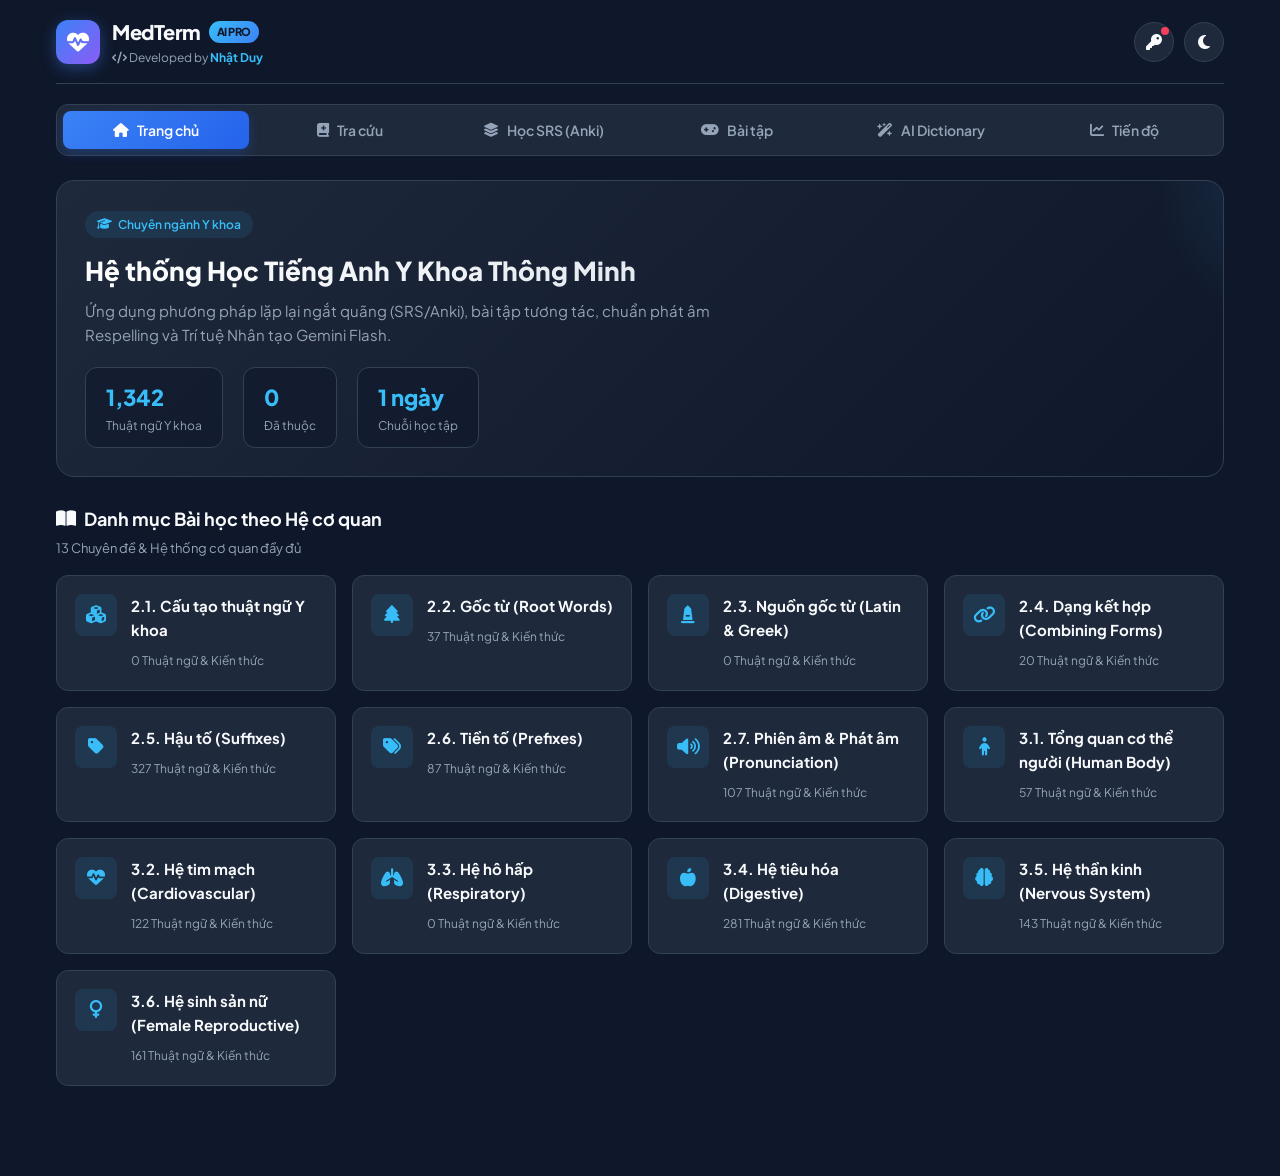
==== MedTerm_AI_Pro_App.html @ 5d163260 "Add files via upload" ====
<!DOCTYPE html>
<html lang="vi">
<head>
  <meta charset="UTF-8">
  <meta name="viewport" content="width=device-width, initial-scale=1.0, maximum-scale=1.0, user-scalable=no">
  <title>MedTerm AI Pro - Tiếng Anh Y Khoa (Nhật Duy)</title>
  <!-- Google Fonts & FontAwesome Icons -->
  <link rel="preconnect" href="https://fonts.googleapis.com">
  <link rel="preconnect" href="https://fonts.gstatic.com" crossorigin>
  <link href="https://fonts.googleapis.com/css2?family=Plus+Jakarta+Sans:wght@300;400;500;600;700;800&family=JetBrains+Mono:wght@400;500&display=swap" rel="stylesheet">
  <link rel="stylesheet" href="https://cdnjs.cloudflare.com/ajax/libs/font-awesome/6.5.1/css/all.min.css">
  <style>
/* Reset & Base Variables */
:root {
  --bg-dark: #0f172a;
  --bg-card: #1e293b;
  --bg-card-hover: #334155;
  --bg-input: #0f172a;
  --border-color: #334155;
  --text-primary: #f8fafc;
  --text-secondary: #94a3b8;
  --text-muted: #64748b;
  --accent-cyan: #38bdf8;
  --accent-blue: #3b82f6;
  --accent-purple: #8b5cf6;
  --accent-emerald: #10b981;
  --accent-amber: #f59e0b;
  --accent-rose: #f43f5e;
  --radius-sm: 8px;
  --radius-md: 12px;
  --radius-lg: 18px;
  --font-sans: 'Plus Jakarta Sans', system-ui, -apple-system, sans-serif;
  --font-mono: 'JetBrains Mono', monospace;
  --transition: all 0.25s cubic-bezier(0.4, 0, 0.2, 1);
  --shadow-lg: 0 10px 25px -5px rgba(0, 0, 0, 0.5), 0 8px 10px -6px rgba(0, 0, 0, 0.5);
}

* {
  box-sizing: border-box;
  margin: 0;
  padding: 0;
  -webkit-tap-highlight-color: transparent;
}

body.dark-mode {
  background-color: var(--bg-dark);
  color: var(--text-primary);
  font-family: var(--font-sans);
  line-height: 1.6;
  min-height: 100vh;
  overflow-x: hidden;
}

/* App Container */
.app-container {
  max-width: 1200px;
  margin: 0 auto;
  padding: 0 16px 90px 16px;
}

/* Header */
.top-header {
  display: flex;
  justify-content: space-between;
  align-items: center;
  padding: 16px 0;
  border-bottom: 1px solid var(--border-color);
  margin-bottom: 20px;
}

.header-brand {
  display: flex;
  align-items: center;
  gap: 12px;
}

.logo-icon {
  width: 44px;
  height: 44px;
  background: linear-gradient(135deg, var(--accent-blue), var(--accent-purple));
  border-radius: var(--radius-md);
  display: flex;
  align-items: center;
  justify-content: center;
  font-size: 22px;
  color: #fff;
  box-shadow: 0 4px 15px rgba(59, 130, 246, 0.4);
}

.brand-text h1 {
  font-size: 20px;
  font-weight: 800;
  letter-spacing: -0.5px;
  display: flex;
  align-items: center;
  gap: 8px;
}

.badge-ai {
  background: linear-gradient(135deg, var(--accent-cyan), var(--accent-blue));
  color: #0f172a;
  font-size: 11px;
  font-weight: 800;
  padding: 2px 8px;
  border-radius: 20px;
  text-transform: uppercase;
}

.author-credit {
  font-size: 12px;
  color: var(--text-secondary);
}

.author-credit strong {
  color: var(--accent-cyan);
}

.header-actions {
  display: flex;
  align-items: center;
  gap: 10px;
}

.btn-icon {
  position: relative;
  width: 40px;
  height: 40px;
  border-radius: 50%;
  border: 1px solid var(--border-color);
  background: var(--bg-card);
  color: var(--text-primary);
  font-size: 16px;
  cursor: pointer;
  transition: var(--transition);
  display: flex;
  align-items: center;
  justify-content: center;
}

.btn-icon:hover {
  background: var(--bg-card-hover);
  border-color: var(--accent-cyan);
}

.api-status-dot {
  position: absolute;
  top: 4px;
  right: 4px;
  width: 8px;
  height: 8px;
  border-radius: 50%;
  background-color: var(--accent-rose);
}

.api-status-dot.active {
  background-color: var(--accent-emerald);
  box-shadow: 0 0 8px var(--accent-emerald);
}

/* Desktop Navigation */
.desktop-nav {
  display: flex;
  gap: 8px;
  background: var(--bg-card);
  padding: 6px;
  border-radius: var(--radius-md);
  margin-bottom: 24px;
  border: 1px solid var(--border-color);
}

.nav-btn {
  flex: 1;
  padding: 10px 14px;
  border: none;
  background: transparent;
  color: var(--text-secondary);
  font-family: var(--font-sans);
  font-weight: 600;
  font-size: 14px;
  border-radius: var(--radius-sm);
  cursor: pointer;
  transition: var(--transition);
  display: flex;
  align-items: center;
  justify-content: center;
  gap: 8px;
}

.nav-btn:hover {
  color: var(--text-primary);
  background: rgba(255, 255, 255, 0.05);
}

.nav-btn.active {
  background: linear-gradient(135deg, var(--accent-blue), #2563eb);
  color: #ffffff;
  box-shadow: 0 4px 12px rgba(37, 99, 235, 0.3);
}

/* Mobile Bottom Navigation */
.mobile-nav {
  display: none;
  position: fixed;
  bottom: 0;
  left: 0;
  right: 0;
  background: rgba(30, 41, 59, 0.95);
  backdrop-filter: blur(12px);
  -webkit-backdrop-filter: blur(12px);
  border-top: 1px solid var(--border-color);
  padding: 8px 12px;
  justify-content: space-around;
  z-index: 1000;
}

.mobile-nav-btn {
  background: transparent;
  border: none;
  color: var(--text-secondary);
  display: flex;
  flex-direction: column;
  align-items: center;
  gap: 4px;
  font-size: 11px;
  font-family: var(--font-sans);
  font-weight: 500;
  cursor: pointer;
  padding: 4px 8px;
  border-radius: var(--radius-sm);
  transition: var(--transition);
}

.mobile-nav-btn i {
  font-size: 18px;
}

.mobile-nav-btn.active {
  color: var(--accent-cyan);
}

/* Content Pages */
.tab-page {
  display: none;
  animation: fadeIn 0.3s ease;
}

.tab-page.active {
  display: block;
}

@keyframes fadeIn {
  from { opacity: 0; transform: translateY(6px); }
  to { opacity: 1; transform: translateY(0); }
}

/* Hero Section */
.hero-card {
  background: linear-gradient(135deg, #1e293b, #0f172a);
  border: 1px solid var(--border-color);
  border-radius: var(--radius-lg);
  padding: 28px;
  margin-bottom: 28px;
  position: relative;
  overflow: hidden;
}

.hero-card::before {
  content: '';
  position: absolute;
  top: -50%;
  right: -20%;
  width: 300px;
  height: 300px;
  background: radial-gradient(circle, rgba(56, 189, 248, 0.15), transparent 70%);
  border-radius: 50%;
  pointer-events: none;
}

.hero-tag {
  display: inline-flex;
  align-items: center;
  gap: 6px;
  background: rgba(56, 189, 248, 0.1);
  color: var(--accent-cyan);
  padding: 4px 12px;
  border-radius: 20px;
  font-size: 12px;
  font-weight: 600;
  margin-bottom: 12px;
}

.hero-content h2 {
  font-size: 26px;
  font-weight: 800;
  margin-bottom: 8px;
  background: linear-gradient(135deg, #ffffff, #cbd5e1);
  -webkit-background-clip: text;
  -webkit-text-fill-color: transparent;
}

.hero-content p {
  color: var(--text-secondary);
  font-size: 15px;
  max-width: 700px;
  margin-bottom: 20px;
}

.hero-stats {
  display: flex;
  gap: 20px;
  flex-wrap: wrap;
}

.stat-box {
  background: rgba(15, 23, 42, 0.6);
  border: 1px solid var(--border-color);
  padding: 12px 20px;
  border-radius: var(--radius-md);
  display: flex;
  flex-direction: column;
}

.stat-number {
  font-size: 22px;
  font-weight: 800;
  color: var(--accent-cyan);
}

.stat-label {
  font-size: 12px;
  color: var(--text-secondary);
}

/* Modules Grid */
.section-title {
  margin-bottom: 16px;
}

.section-title h3 {
  font-size: 18px;
  font-weight: 700;
  display: flex;
  align-items: center;
  gap: 8px;
}

.sub-text {
  font-size: 13px;
  color: var(--text-secondary);
}

.modules-grid {
  display: grid;
  grid-template-columns: repeat(auto-fill, minmax(280px, 1fr));
  gap: 16px;
}

.module-card {
  background: var(--bg-card);
  border: 1px solid var(--border-color);
  border-radius: var(--radius-md);
  padding: 18px;
  cursor: pointer;
  transition: var(--transition);
  display: flex;
  align-items: flex-start;
  gap: 14px;
}

.module-card:hover {
  background: var(--bg-card-hover);
  transform: translateY(-2px);
  border-color: var(--accent-cyan);
  box-shadow: 0 6px 20px rgba(0, 0, 0, 0.3);
}

.module-icon {
  width: 42px;
  height: 42px;
  border-radius: var(--radius-sm);
  background: rgba(56, 189, 248, 0.1);
  color: var(--accent-cyan);
  display: flex;
  align-items: center;
  justify-content: center;
  font-size: 18px;
  flex-shrink: 0;
}

.module-info {
  flex: 1;
}

.module-info h4 {
  font-size: 15px;
  font-weight: 700;
  margin-bottom: 4px;
  color: var(--text-primary);
}

.module-count {
  font-size: 12px;
  color: var(--text-secondary);
}

/* Search Tab */
.search-header-box {
  background: var(--bg-card);
  border: 1px solid var(--border-color);
  padding: 24px;
  border-radius: var(--radius-lg);
  margin-bottom: 20px;
}

.search-header-box h2 {
  font-size: 22px;
  font-weight: 800;
  margin-bottom: 6px;
  display: flex;
  align-items: center;
  gap: 10px;
}

.search-controls {
  display: flex;
  gap: 12px;
  margin-top: 16px;
  flex-wrap: wrap;
}

.search-input-wrapper {
  position: relative;
  flex: 1;
  min-width: 260px;
}

.search-icon {
  position: absolute;
  left: 14px;
  top: 50%;
  transform: translateY(-50%);
  color: var(--text-muted);
}

.search-input-wrapper input {
  width: 100%;
  padding: 12px 40px 12px 40px;
  background: var(--bg-dark);
  border: 1px solid var(--border-color);
  border-radius: var(--radius-md);
  color: var(--text-primary);
  font-family: var(--font-sans);
  font-size: 14px;
  transition: var(--transition);
}

.search-input-wrapper input:focus {
  outline: none;
  border-color: var(--accent-cyan);
  box-shadow: 0 0 0 3px rgba(56, 189, 248, 0.15);
}

.btn-clear {
  position: absolute;
  right: 12px;
  top: 50%;
  transform: translateY(-50%);
  background: transparent;
  border: none;
  color: var(--text-muted);
  cursor: pointer;
  font-size: 14px;
  display: none;
}

.custom-select {
  padding: 12px 16px;
  background: var(--bg-dark);
  border: 1px solid var(--border-color);
  border-radius: var(--radius-md);
  color: var(--text-primary);
  font-family: var(--font-sans);
  font-size: 14px;
  cursor: pointer;
}

.search-results-info {
  margin-bottom: 16px;
  font-size: 13px;
  color: var(--text-secondary);
}

.terms-grid {
  display: grid;
  grid-template-columns: repeat(auto-fill, minmax(300px, 1fr));
  gap: 16px;
}

.term-card {
  background: var(--bg-card);
  border: 1px solid var(--border-color);
  border-radius: var(--radius-md);
  padding: 18px;
  transition: var(--transition);
  display: flex;
  flex-direction: column;
  justify-content: space-between;
}

.term-card:hover {
  border-color: var(--accent-cyan);
  box-shadow: 0 6px 18px rgba(0, 0, 0, 0.3);
}

.term-header {
  display: flex;
  justify-content: space-between;
  align-items: flex-start;
  margin-bottom: 8px;
}

.term-word {
  font-size: 18px;
  font-weight: 700;
  color: var(--text-primary);
}

.term-phonetic {
  font-family: var(--font-mono);
  font-size: 13px;
  color: var(--accent-cyan);
  margin-bottom: 8px;
}

.term-meaning {
  font-size: 14px;
  font-weight: 600;
  color: var(--accent-emerald);
  margin-bottom: 10px;
}

.term-note {
  font-size: 13px;
  color: var(--text-secondary);
  margin-bottom: 14px;
  line-height: 1.4;
}

.term-footer {
  display: flex;
  justify-content: space-between;
  align-items: center;
  border-top: 1px solid rgba(255, 255, 255, 0.05);
  padding-top: 10px;
}

.term-tag {
  font-size: 11px;
  color: var(--text-muted);
  background: rgba(255, 255, 255, 0.04);
  padding: 2px 8px;
  border-radius: 4px;
}

.btn-speak {
  background: transparent;
  border: none;
  color: var(--accent-cyan);
  font-size: 16px;
  cursor: pointer;
  padding: 4px;
}

.btn-speak:hover {
  color: var(--accent-blue);
}

/* SRS / Anki Flashcards */
.srs-header {
  display: flex;
  justify-content: space-between;
  align-items: center;
  margin-bottom: 20px;
  flex-wrap: wrap;
  gap: 12px;
}

.srs-card-wrapper {
  max-width: 600px;
  margin: 0 auto;
}

.flashcard-box {
  background: var(--bg-card);
  border: 1px solid var(--border-color);
  border-radius: var(--radius-lg);
  min-height: 320px;
  padding: 30px;
  display: flex;
  flex-direction: column;
  justify-content: center;
  align-items: center;
  text-align: center;
  cursor: pointer;
  position: relative;
  transition: transform 0.4s ease;
  perspective: 1000px;
  box-shadow: var(--shadow-lg);
}

.flashcard-box.flipped {
  background: linear-gradient(135deg, #1e293b, #0f172a);
  border-color: var(--accent-purple);
}

.card-hint {
  position: absolute;
  bottom: 16px;
  font-size: 12px;
  color: var(--text-muted);
}

.srs-buttons-row {
  display: grid;
  grid-template-columns: repeat(4, 1fr);
  gap: 10px;
  margin-top: 20px;
}

.btn-srs {
  padding: 12px 6px;
  border: none;
  border-radius: var(--radius-md);
  color: #fff;
  font-family: var(--font-sans);
  font-weight: 700;
  font-size: 13px;
  cursor: pointer;
  display: flex;
  flex-direction: column;
  align-items: center;
  gap: 4px;
  transition: var(--transition);
}

.btn-srs span.sub {
  font-size: 10px;
  opacity: 0.8;
  font-weight: 400;
}

.btn-again { background: #e11d48; }
.btn-hard { background: #d97706; }
.btn-good { background: #059669; }
.btn-easy { background: #2563eb; }

.btn-srs:hover {
  transform: translateY(-2px);
  filter: brightness(1.1);
}

/* Quiz Section */
.quiz-header {
  margin-bottom: 24px;
}

.quiz-mode-selector {
  display: flex;
  gap: 10px;
  margin-top: 16px;
}

.quiz-mode-btn {
  padding: 8px 16px;
  border: 1px solid var(--border-color);
  background: var(--bg-card);
  color: var(--text-secondary);
  border-radius: var(--radius-md);
  font-family: var(--font-sans);
  font-weight: 600;
  font-size: 13px;
  cursor: pointer;
  transition: var(--transition);
}

.quiz-mode-btn.active {
  background: var(--accent-blue);
  color: #fff;
  border-color: var(--accent-blue);
}

.quiz-card-box {
  background: var(--bg-card);
  border: 1px solid var(--border-color);
  border-radius: var(--radius-lg);
  padding: 28px;
  max-width: 650px;
  margin: 0 auto;
}

.quiz-question-title {
  font-size: 20px;
  font-weight: 800;
  margin-bottom: 20px;
  text-align: center;
}

.quiz-options {
  display: flex;
  flex-direction: column;
  gap: 12px;
}

.quiz-opt-btn {
  padding: 14px 18px;
  background: var(--bg-dark);
  border: 1px solid var(--border-color);
  border-radius: var(--radius-md);
  color: var(--text-primary);
  font-family: var(--font-sans);
  font-size: 15px;
  text-align: left;
  cursor: pointer;
  transition: var(--transition);
}

.quiz-opt-btn:hover {
  border-color: var(--accent-cyan);
  background: var(--bg-card-hover);
}

.quiz-opt-btn.correct {
  background: rgba(16, 185, 129, 0.2);
  border-color: var(--accent-emerald);
  color: var(--accent-emerald);
}

.quiz-opt-btn.wrong {
  background: rgba(244, 63, 94, 0.2);
  border-color: var(--accent-rose);
  color: var(--accent-rose);
}

/* AI DICTIONARY SECTION - MATCHING ATTACHED IMAGE EXACTLY */
.ai-dict-container {
  max-width: 800px;
  margin: 0 auto;
}

.ai-dict-header {
  margin-bottom: 20px;
}

.ai-dict-header h2 {
  font-size: 28px;
  font-weight: 800;
  display: flex;
  align-items: center;
  gap: 8px;
}

.brand-blue {
  color: var(--accent-blue);
}

.ai-dict-header p {
  color: var(--text-secondary);
  font-size: 14px;
}

.ai-search-bar {
  display: flex;
  gap: 12px;
  margin-bottom: 24px;
}

.ai-search-bar input {
  flex: 1;
  padding: 14px 18px;
  background: #111827;
  border: 1px solid #374151;
  border-radius: var(--radius-md);
  color: #fff;
  font-family: var(--font-sans);
  font-size: 15px;
  font-weight: 500;
}

.ai-search-bar input:focus {
  outline: none;
  border-color: var(--accent-blue);
  box-shadow: 0 0 0 3px rgba(59, 130, 246, 0.2);
}

.btn-primary-ai {
  padding: 0 28px;
  background: #1d4ed8;
  border: none;
  border-radius: var(--radius-md);
  color: #fff;
  font-family: var(--font-sans);
  font-weight: 700;
  font-size: 15px;
  cursor: pointer;
  transition: var(--transition);
}

.btn-primary-ai:hover {
  background: #2563eb;
}

/* AI Response Box - Matching attached image style */
.ai-response-card {
  background: #111827;
  border: 1px solid #1f2937;
  border-radius: var(--radius-lg);
  padding: 28px;
  position: relative;
  box-shadow: 0 20px 25px -5px rgba(0, 0, 0, 0.5);
  line-height: 1.7;
}

.ai-welcome-box {
  text-align: center;
  padding: 30px 10px;
}

.ai-sparkle-icon {
  font-size: 40px;
  color: var(--accent-cyan);
  margin-bottom: 16px;
}

.preset-chips {
  display: flex;
  flex-wrap: wrap;
  justify-content: center;
  gap: 8px;
  margin-top: 20px;
}

.chip {
  background: #1f2937;
  border: 1px solid #374151;
  padding: 6px 14px;
  border-radius: 20px;
  font-size: 13px;
  cursor: pointer;
  transition: var(--transition);
}

.chip:hover {
  border-color: var(--accent-cyan);
  color: var(--accent-cyan);
}

/* AI Structured Result Card Formatting */
.ai-result-content {
  color: #e5e7eb;
  font-size: 14.5px;
}

.ai-result-header {
  border-bottom: 1px solid #1f2937;
  padding-bottom: 16px;
  margin-bottom: 20px;
}

.ai-greeting {
  color: #9ca3af;
  font-size: 14px;
  margin-bottom: 12px;
}

.ai-term-title {
  font-size: 22px;
  font-weight: 800;
  color: #ffffff;
  margin-bottom: 4px;
}

.ai-phonetic {
  font-family: var(--font-mono);
  color: #38bdf8;
  font-size: 14px;
}

.ai-section {
  margin-bottom: 22px;
}

.ai-section-title {
  font-weight: 700;
  font-size: 15px;
  color: #ffffff;
  margin-bottom: 8px;
  display: flex;
  align-items: center;
  gap: 8px;
}

.ai-section-content {
  color: #d1d5db;
  padding-left: 4px;
}

.ai-section-content p {
  margin-bottom: 8px;
}

.ai-root-item {
  background: #1f2937;
  padding: 10px 14px;
  border-radius: var(--radius-sm);
  margin-bottom: 8px;
  border-left: 3px solid var(--accent-blue);
}

.ai-root-name {
  font-weight: 700;
  color: var(--accent-cyan);
}

.ai-footer-note {
  border-top: 1px solid #1f2937;
  padding-top: 16px;
  margin-top: 24px;
  font-style: italic;
  color: #9ca3af;
  font-size: 13.5px;
}

/* Modal Styling */
.modal-overlay {
  display: none;
  position: fixed;
  top: 0;
  left: 0;
  right: 0;
  bottom: 0;
  background: rgba(0, 0, 0, 0.75);
  backdrop-filter: blur(6px);
  z-index: 2000;
  justify-content: center;
  align-items: center;
  padding: 16px;
}

.modal-overlay.active {
  display: flex;
}

.modal-card {
  background: var(--bg-card);
  border: 1px solid var(--border-color);
  border-radius: var(--radius-lg);
  width: 100%;
  max-width: 520px;
  padding: 24px;
  box-shadow: var(--shadow-lg);
  max-height: 90vh;
  overflow-y: auto;
}

.modal-header {
  display: flex;
  justify-content: space-between;
  align-items: center;
  margin-bottom: 16px;
}

.modal-header h3 {
  font-size: 18px;
  font-weight: 700;
}

.btn-close-modal {
  background: transparent;
  border: none;
  color: var(--text-muted);
  font-size: 20px;
  cursor: pointer;
}

.modal-desc {
  font-size: 13.5px;
  color: var(--text-secondary);
  margin-bottom: 16px;
}

.form-group {
  margin-bottom: 18px;
}

.form-group label {
  display: block;
  font-size: 13.5px;
  font-weight: 600;
  margin-bottom: 6px;
}

.input-with-paste {
  display: flex;
  gap: 8px;
}

.input-with-paste input,
.model-select-wrapper input {
  flex: 1;
  padding: 10px 14px;
  background: var(--bg-dark);
  border: 1px solid var(--border-color);
  border-radius: var(--radius-sm);
  color: var(--text-primary);
  font-family: var(--font-sans);
  font-size: 14px;
  width: 100%;
}

.btn-sub {
  padding: 10px 14px;
  background: var(--bg-card-hover);
  border: 1px solid var(--border-color);
  border-radius: var(--radius-sm);
  color: var(--text-primary);
  cursor: pointer;
  font-size: 13px;
  white-space: nowrap;
}

.btn-sub:hover {
  background: var(--border-color);
}

.field-hint {
  display: block;
  font-size: 12px;
  color: var(--text-muted);
  margin-top: 6px;
}

.modal-footer-actions {
  display: flex;
  gap: 12px;
  margin-top: 20px;
}

.btn-primary {
  flex: 1;
  padding: 12px;
  background: var(--accent-blue);
  border: none;
  border-radius: var(--radius-sm);
  color: #fff;
  font-weight: 700;
  cursor: pointer;
}

.btn-secondary {
  padding: 12px 18px;
  background: var(--bg-card-hover);
  border: 1px solid var(--border-color);
  border-radius: var(--radius-sm);
  color: var(--text-primary);
  font-weight: 600;
  cursor: pointer;
}

.api-msg-box {
  margin-top: 14px;
  font-size: 13px;
  padding: 10px;
  border-radius: var(--radius-sm);
  display: none;
}

.api-msg-box.success {
  display: block;
  background: rgba(16, 185, 129, 0.15);
  color: var(--accent-emerald);
  border: 1px solid var(--accent-emerald);
}

.api-msg-box.error {
  display: block;
  background: rgba(244, 63, 94, 0.15);
  color: var(--accent-rose);
  border: 1px solid var(--accent-rose);
}

/* Progress Section */
.progress-summary-cards {
  display: grid;
  grid-template-columns: repeat(auto-fill, minmax(200px, 1fr));
  gap: 16px;
  margin-bottom: 24px;
}

.p-card {
  background: var(--bg-card);
  border: 1px solid var(--border-color);
  border-radius: var(--radius-md);
  padding: 18px;
  display: flex;
  align-items: center;
  gap: 14px;
}

.p-icon {
  width: 44px;
  height: 44px;
  border-radius: 50%;
  background: rgba(255, 255, 255, 0.05);
  display: flex;
  align-items: center;
  justify-content: center;
  font-size: 20px;
}

.border-blue .p-icon { color: var(--accent-blue); }
.border-green .p-icon { color: var(--accent-emerald); }
.border-purple .p-icon { color: var(--accent-purple); }
.border-amber .p-icon { color: var(--accent-amber); }

.p-val {
  font-size: 20px;
  font-weight: 800;
  display: block;
}

.p-lbl {
  font-size: 12px;
  color: var(--text-secondary);
}

.module-progress-list {
  display: flex;
  flex-direction: column;
  gap: 12px;
  margin-bottom: 28px;
}

.m-prog-item {
  background: var(--bg-card);
  border: 1px solid var(--border-color);
  border-radius: var(--radius-md);
  padding: 16px 20px;
}

.m-prog-header {
  display: flex;
  justify-content: space-between;
  margin-bottom: 8px;
  font-weight: 600;
  font-size: 14px;
}

.progress-bar-bg {
  height: 8px;
  background: var(--bg-dark);
  border-radius: 4px;
  overflow: hidden;
}

.progress-bar-fill {
  height: 100%;
  background: linear-gradient(90deg, var(--accent-blue), var(--accent-cyan));
  border-radius: 4px;
  transition: width 0.5s ease;
}

.danger-zone {
  text-align: center;
  padding-top: 10px;
}

.btn-danger {
  padding: 10px 20px;
  background: rgba(244, 63, 94, 0.15);
  border: 1px solid var(--accent-rose);
  color: var(--accent-rose);
  border-radius: var(--radius-md);
  font-weight: 600;
  cursor: pointer;
  transition: var(--transition);
}

.btn-danger:hover {
  background: var(--accent-rose);
  color: #fff;
}

/* Mobile Responsive Adjustments */
@media (max-width: 768px) {
  .desktop-nav {
    display: none;
  }
  
  .mobile-nav {
    display: flex;
  }

  .app-container {
    padding-bottom: 90px;
  }

  .hero-card {
    padding: 20px;
  }

  .hero-content h2 {
    font-size: 20px;
  }

  .ai-search-bar {
    flex-direction: column;
  }

  .btn-primary-ai {
    padding: 14px;
  }

  .srs-buttons-row {
    grid-template-columns: repeat(2, 1fr);
  }
}

</style>
</head>
<body class="dark-mode">

  <!-- Main Container -->
  <div id="app" class="app-container">

    <!-- Top Header -->
    <header class="top-header">
      <div class="header-brand">
        <div class="logo-icon">
          <i class="fa-solid fa-heart-pulse"></i>
        </div>
        <div class="brand-text">
          <h1>MedTerm <span class="badge-ai">AI Pro</span></h1>
          <p class="author-credit"><i class="fa-solid fa-code"></i> Developed by <strong>Nhật Duy</strong></p>
        </div>
      </div>
      <div class="header-actions">
        <button id="btn-api-config" class="btn-icon" title="Cấu hình AI Gemini">
          <i class="fa-solid fa-key"></i>
          <span class="api-status-dot" id="api-status-dot"></span>
        </button>
        <button id="btn-theme-toggle" class="btn-icon" title="Chuyển chế độ giao diện">
          <i class="fa-solid fa-moon"></i>
        </button>
      </div>
    </header>

    <!-- Main Navigation Bar (Desktop & Tablet) -->
    <nav class="main-nav desktop-nav">
      <button class="nav-btn active" data-tab="tab-home">
        <i class="fa-solid fa-house"></i> <span>Trang chủ</span>
      </button>
      <button class="nav-btn" data-tab="tab-search">
        <i class="fa-solid fa-book-medical"></i> <span>Tra cứu</span>
      </button>
      <button class="nav-btn" data-tab="tab-srs">
        <i class="fa-solid fa-layer-group"></i> <span>Học SRS (Anki)</span>
      </button>
      <button class="nav-btn" data-tab="tab-quiz">
        <i class="fa-solid fa-gamepad"></i> <span>Bài tập</span>
      </button>
      <button class="nav-btn" data-tab="tab-ai-dict">
        <i class="fa-solid fa-wand-magic-sparkles"></i> <span>AI Dictionary</span>
      </button>
      <button class="nav-btn" data-tab="tab-progress">
        <i class="fa-solid fa-chart-line"></i> <span>Tiến độ</span>
      </button>
    </nav>

    <!-- Content Area -->
    <main class="content-area">

      <!-- TAB 1: TRANG CHỦ -->
      <section id="tab-home" class="tab-page active">
        <div class="hero-card">
          <div class="hero-content">
            <span class="hero-tag"><i class="fa-solid fa-graduation-cap"></i> Chuyên ngành Y khoa</span>
            <h2>Hệ thống Học Tiếng Anh Y Khoa Thông Minh</h2>
            <p>Ứng dụng phương pháp lặp lại ngắt quãng (SRS/Anki), bài tập tương tác, chuẩn phát âm Respelling và Trí tuệ Nhân tạo Gemini Flash.</p>
            <div class="hero-stats">
              <div class="stat-box">
                <span class="stat-number" id="stat-total-terms">1,342</span>
                <span class="stat-label">Thuật ngữ Y khoa</span>
              </div>
              <div class="stat-box">
                <span class="stat-number" id="stat-mastered">0</span>
                <span class="stat-label">Đã thuộc</span>
              </div>
              <div class="stat-box">
                <span class="stat-number" id="stat-streak">0 ngày</span>
                <span class="stat-label">Chuỗi học tập</span>
              </div>
            </div>
          </div>
        </div>

        <div class="section-title">
          <h3><i class="fa-solid fa-book-open"></i> Danh mục Bài học theo Hệ cơ quan</h3>
          <span class="sub-text">13 Chuyên đề & Hệ thống cơ quan đầy đủ</span>
        </div>

        <div class="modules-grid" id="modules-grid">
          <!-- Rendered via JS -->
        </div>
      </section>

      <!-- TAB 2: TRA CỨU THUẬT NGỮ -->
      <section id="tab-search" class="tab-page">
        <div class="search-header-box">
          <h2><i class="fa-solid fa-magnifying-glass"></i> Tra Cứu Thuật Ngữ Y Khoa</h2>
          <p>Tìm kiếm tức thì trong kho 1,340+ dữ liệu thuật ngữ, gốc từ, tiền tố, hậu tố và hệ cơ quan.</p>
          
          <div class="search-controls">
            <div class="search-input-wrapper">
              <i class="fa-solid fa-search search-icon"></i>
              <input type="text" id="term-search-input" placeholder="Nhập thuật ngữ tiếng Anh, nghĩa tiếng Việt, gốc từ (như gastr-, cardiac)...">
              <button id="btn-clear-search" class="btn-clear"><i class="fa-solid fa-xmark"></i></button>
            </div>
            
            <select id="filter-module-select" class="custom-select">
              <option value="all">-- Tất cả hệ cơ quan & chuyên đề --</option>
            </select>
          </div>
        </div>

        <div class="search-results-info">
          <span>Tìm thấy <strong id="search-count">0</strong> thuật ngữ</span>
        </div>

        <div class="terms-grid" id="terms-grid">
          <!-- Rendered via JS -->
        </div>
      </section>

      <!-- TAB 3: HỌC SRS / ANKI -->
      <section id="tab-srs" class="tab-page">
        <div class="srs-header">
          <div class="srs-title">
            <h2><i class="fa-solid fa-brain"></i> Ghi Nhớ Ngắt Quãng (Anki / SRS)</h2>
            <p>Cơ chế lặp lại ngắt quãng thông minh giúp khắc sâu kiến thức vào trí nhớ dài hạn.</p>
          </div>
          <div class="srs-filter">
            <select id="srs-module-filter" class="custom-select">
              <option value="all">Tất cả bài học</option>
            </select>
          </div>
        </div>

        <div id="srs-card-container" class="srs-card-wrapper">
          <!-- Card Rendered via JS -->
        </div>
      </section>

      <!-- TAB 4: BÀI TẬP TƯƠNG TÁC -->
      <section id="tab-quiz" class="tab-page">
        <div class="quiz-header">
          <h2><i class="fa-solid fa-gamepad"></i> Bài Tập Tương Tác</h2>
          <p>Luyện tập trắc nghiệm chọn nghĩa, ghép gốc từ và kiểm tra khả năng phản xạ thuật ngữ.</p>
          
          <div class="quiz-mode-selector">
            <button class="quiz-mode-btn active" data-mode="en_vi">Anh &rarr; Việt</button>
            <button class="quiz-mode-btn" data-mode="vi_en">Việt &rarr; Anh</button>
            <button class="quiz-mode-btn" data-mode="root_match">Ghép Gốc từ</button>
          </div>
        </div>

        <div id="quiz-container" class="quiz-card-box">
          <!-- Quiz Rendered via JS -->
        </div>
      </section>

      <!-- TAB 5: AI DICTIONARY (EXACT MATCH FOR ATTACHED IMAGE) -->
      <section id="tab-ai-dict" class="tab-page">
        <div class="ai-dict-container">
          <div class="ai-dict-header">
            <h2><span class="brand-blue">AI</span> Dictionary</h2>
            <p>Tra cứu thông minh các thuật ngữ y khoa chuyên ngành được hỗ trợ bởi AI.</p>
          </div>

          <div class="ai-search-bar">
            <input type="text" id="ai-search-input" placeholder="female reproductive system" value="female reproductive system">
            <button id="btn-ai-search" class="btn-primary-ai">Tra cứu</button>
          </div>

          <div id="ai-dict-response" class="ai-response-card">
            <!-- AI Output or Placeholder -->
            <div class="ai-welcome-box">
              <i class="fa-solid fa-sparkles ai-sparkle-icon"></i>
              <p>Nhập bất kỳ thuật ngữ Y khoa nào để AI phân tích cấu trúc La-tinh/Hy Lạp, phiên âm, ví dụ lâm sàng và giải thích chi tiết.</p>
              <div class="preset-chips">
                <span class="chip" onclick="quickAiSearch('female reproductive system')">female reproductive system</span>
                <span class="chip" onclick="quickAiSearch('myocardial infarction')">myocardial infarction</span>
                <span class="chip" onclick="quickAiSearch('hyperthyroidism')">hyperthyroidism</span>
                <span class="chip" onclick="quickAiSearch('colposcopy')">colposcopy</span>
                <span class="chip" onclick="quickAiSearch('gastroenteritis')">gastroenteritis</span>
              </div>
            </div>
          </div>
        </div>
      </section>

      <!-- TAB 6: TIẾN ĐỘ -->
      <section id="tab-progress" class="tab-page">
        <div class="progress-header">
          <h2><i class="fa-solid fa-chart-pie"></i> Theo Dõi Tiến Độ Chi Tiết</h2>
          <p>Thống kê số dư thuật ngữ, mức độ thành thạo và tỷ lệ hoàn thành theo từng hệ thống.</p>
        </div>

        <div class="progress-summary-cards">
          <div class="p-card border-blue">
            <div class="p-icon"><i class="fa-solid fa-book"></i></div>
            <div class="p-info">
              <span class="p-val" id="p-total">1,342</span>
              <span class="p-lbl">Tổng thuật ngữ</span>
            </div>
          </div>
          <div class="p-card border-green">
            <div class="p-icon"><i class="fa-solid fa-check-double"></i></div>
            <div class="p-info">
              <span class="p-val" id="p-mastered">0</span>
              <span class="p-lbl">Đã thành thạo (SRS 4+)</span>
            </div>
          </div>
          <div class="p-card border-purple">
            <div class="p-icon"><i class="fa-solid fa-hourglass-half"></i></div>
            <div class="p-info">
              <span class="p-val" id="p-learning">0</span>
              <span class="p-lbl">Đang ôn tập</span>
            </div>
          </div>
          <div class="p-card border-amber">
            <div class="p-icon"><i class="fa-solid fa-fire"></i></div>
            <div class="p-info">
              <span class="p-val" id="p-streak">0</span>
              <span class="p-lbl">Chuỗi học tập (Ngày)</span>
            </div>
          </div>
        </div>

        <div class="module-progress-list" id="module-progress-list">
          <!-- Rendered via JS -->
        </div>

        <div class="danger-zone">
          <button id="btn-reset-data" class="btn-danger"><i class="fa-solid fa-trash-can"></i> Đặt lại toàn bộ tiến độ học</button>
        </div>
      </section>

    </main>

    <!-- Bottom Navigation Bar for Mobile -->
    <nav class="mobile-nav">
      <button class="mobile-nav-btn active" data-tab="tab-home">
        <i class="fa-solid fa-house"></i>
        <span>Trang chủ</span>
      </button>
      <button class="mobile-nav-btn" data-tab="tab-search">
        <i class="fa-solid fa-book-medical"></i>
        <span>Tra cứu</span>
      </button>
      <button class="mobile-nav-btn" data-tab="tab-srs">
        <i class="fa-solid fa-layer-group"></i>
        <span>Học Anki</span>
      </button>
      <button class="mobile-nav-btn" data-tab="tab-quiz">
        <i class="fa-solid fa-gamepad"></i>
        <span>Bài tập</span>
      </button>
      <button class="mobile-nav-btn" data-tab="tab-ai-dict">
        <i class="fa-solid fa-wand-magic-sparkles"></i>
        <span>AI Dict</span>
      </button>
      <button class="mobile-nav-btn" data-tab="tab-progress">
        <i class="fa-solid fa-chart-line"></i>
        <span>Tiến độ</span>
      </button>
    </nav>

  </div>

  <!-- API Config Modal -->
  <div id="modal-api-config" class="modal-overlay">
    <div class="modal-card">
      <div class="modal-header">
        <h3><i class="fa-solid fa-robot"></i> Cài Đặt AI Gemini API</h3>
        <button class="btn-close-modal" id="btn-close-api-modal"><i class="fa-solid fa-xmark"></i></button>
      </div>
      <div class="modal-body">
        <p class="modal-desc">Dán API Key từ Google AI Studio và chọn Model Gemini bạn muốn sử dụng. Hệ thống sẽ tự động lưu vào trình duyệt của bạn.</p>

        <div class="form-group">
          <label for="input-api-key"><i class="fa-solid fa-key"></i> Gemini API Key:</label>
          <div class="input-with-paste">
            <input type="password" id="input-api-key" placeholder="AIzaSy...">
            <button id="btn-toggle-key-vis" class="btn-sub"><i class="fa-solid fa-eye"></i></button>
            <button id="btn-paste-api-key" class="btn-sub" title="Dán từ Clipboard (Ctrl+V / Đè Dán)"><i class="fa-solid fa-paste"></i> Dán</button>
          </div>
        </div>

        <div class="form-group">
          <label for="input-model-name"><i class="fa-solid fa-microchip"></i> Tên Model Gemini (Tự chọn / Điền tên):</label>
          <div class="model-select-wrapper">
            <input type="text" id="input-model-name" list="model-suggestions" placeholder="gemini-2.5-flash" value="gemini-2.5-flash">
            <datalist id="model-suggestions">
              <option value="gemini-2.5-flash">gemini-2.5-flash (Khuyên dùng - Nhanh & Chính xác)</option>
              <option value="gemini-1.5-flash">gemini-1.5-flash</option>
              <option value="gemini-2.0-flash">gemini-2.0-flash</option>
              <option value="gemini-1.5-pro">gemini-1.5-pro</option>
              <option value="gemini-flash">gemini-flash</option>
            </datalist>
          </div>
          <small class="field-hint">Bạn có thể tự chọn trong danh sách hoặc gõ trực tiếp tên Model bất kỳ (ví dụ: gemini-2.5-flash, gemini-flash...).</small>
        </div>

        <div class="modal-footer-actions">
          <button id="btn-save-api-key" class="btn-primary"><i class="fa-solid fa-floppy-disk"></i> Lưu Cấu Hình</button>
          <button id="btn-clear-api-key" class="btn-secondary"><i class="fa-solid fa-eraser"></i> Xóa Key Saved</button>
        </div>

        <div id="api-key-msg" class="api-msg-box"></div>
      </div>
    </div>
  </div>

  <!-- Term Detail Modal -->
  <div id="modal-term-detail" class="modal-overlay">
    <div class="modal-card">
      <div class="modal-header">
        <h3 id="m-term-title">Medical Term</h3>
        <button class="btn-close-modal" id="btn-close-term-modal"><i class="fa-solid fa-xmark"></i></button>
      </div>
      <div class="modal-body" id="m-term-body">
        <!-- Rendered via JS -->
      </div>
    </div>
  </div>

  <!-- Scripts -->
  
  <script>
const MEDICAL_DATA = {
  "modules": [
    [
      "cau_tao",
      "2.1. Cấu tạo thuật ngữ Y khoa"
    ],
    [
      "goc_tu",
      "2.2. Gốc từ (Root Words)"
    ],
    [
      "nguon_goc",
      "2.3. Nguồn gốc từ (Latin & Greek)"
    ],
    [
      "dang_ket_hop",
      "2.4. Dạng kết hợp (Combining Forms)"
    ],
    [
      "hau_to",
      "2.5. Hậu tố (Suffixes)"
    ],
    [
      "tien_to",
      "2.6. Tiền tố (Prefixes)"
    ],
    [
      "phien_am",
      "2.7. Phiên âm & Phát âm (Pronunciation)"
    ],
    [
      "tong_quan",
      "3.1. Tổng quan cơ thể người (Human Body)"
    ],
    [
      "tim_mach",
      "3.2. Hệ tim mạch (Cardiovascular)"
    ],
    [
      "ho_hap",
      "3.3. Hệ hô hấp (Respiratory)"
    ],
    [
      "tieu_hoa",
      "3.4. Hệ tiêu hóa (Digestive)"
    ],
    [
      "than_kinh",
      "3.5. Hệ thần kinh (Nervous System)"
    ],
    [
      "sinh_san_nu",
      "3.6. Hệ sinh sản nữ (Female Reproductive)"
    ]
  ],
  "terms": [
    {
      "id": "t_1",
      "term": "appendic-",
      "phonetic": "",
      "vietnamese": "Gốc từ chỉ ruột thừa",
      "note": "Gốc từ appendic-",
      "module": "dang_ket_hop",
      "module_name": "2.4. Dạng kết hợp (Combining Forms)"
    },
    {
      "id": "t_2",
      "term": "appendico-",
      "phonetic": "",
      "vietnamese": "Dạng kết hợp chỉ ruột thừa",
      "note": "Dạng kết hợp appendico-",
      "module": "dang_ket_hop",
      "module_name": "2.4. Dạng kết hợp (Combining Forms)"
    },
    {
      "id": "t_3",
      "term": "chol-",
      "phonetic": "",
      "vietnamese": "Gốc từ chỉ mật",
      "note": "Gốc từ chol-",
      "module": "dang_ket_hop",
      "module_name": "2.4. Dạng kết hợp (Combining Forms)"
    },
    {
      "id": "t_4",
      "term": "chole-",
      "phonetic": "",
      "vietnamese": "Dạng kết hợp chỉ mật",
      "note": "Dạng kết hợp chole-",
      "module": "dang_ket_hop",
      "module_name": "2.4. Dạng kết hợp (Combining Forms)"
    },
    {
      "id": "t_5",
      "term": "oss-",
      "phonetic": "",
      "vietnamese": "Gốc từ chỉ xương",
      "note": "Gốc từ oss-",
      "module": "dang_ket_hop",
      "module_name": "2.4. Dạng kết hợp (Combining Forms)"
    },
    {
      "id": "t_6",
      "term": "ossi-",
      "phonetic": "",
      "vietnamese": "Dạng kết hợp chỉ xương",
      "note": "Dạng kết hợp ossi-",
      "module": "dang_ket_hop",
      "module_name": "2.4. Dạng kết hợp (Combining Forms)"
    },
    {
      "id": "t_7",
      "term": "gastr-",
      "phonetic": "",
      "vietnamese": "Gốc từ chỉ dạ dày",
      "note": "Gốc từ gastr-",
      "module": "dang_ket_hop",
      "module_name": "2.4. Dạng kết hợp (Combining Forms)"
    },
    {
      "id": "t_8",
      "term": "gastro-",
      "phonetic": "",
      "vietnamese": "Dạng kết hợp chỉ dạ dày",
      "note": "Dạng kết hợp gastro-",
      "module": "dang_ket_hop",
      "module_name": "2.4. Dạng kết hợp (Combining Forms)"
    },
    {
      "id": "t_9",
      "term": "enter-",
      "phonetic": "",
      "vietnamese": "Gốc từ chỉ ruột",
      "note": "Gốc từ enter-",
      "module": "dang_ket_hop",
      "module_name": "2.4. Dạng kết hợp (Combining Forms)"
    },
    {
      "id": "t_10",
      "term": "entero-",
      "phonetic": "",
      "vietnamese": "Dạng kết hợp chỉ ruột",
      "note": "Dạng kết hợp entero-",
      "module": "dang_ket_hop",
      "module_name": "2.4. Dạng kết hợp (Combining Forms)"
    },
    {
      "id": "t_11",
      "term": "gastrscopy",
      "phonetic": "",
      "vietnamese": "Soi dạ dày (từ viết sai nguyên tắc chính tả do thiếu nguyên âm nối)",
      "note": "Từ này có cụm phụ âm -strsc- khi phát âm sẽ gặp khó khăn",
      "module": "dang_ket_hop",
      "module_name": "2.4. Dạng kết hợp (Combining Forms)"
    },
    {
      "id": "t_12",
      "term": "gastroscopy",
      "phonetic": "",
      "vietnamese": "Soi dạ dày (thuật ngữ hoàn chỉnh)",
      "note": "Có bốn âm tiết gas-tro-sco-py, lúc này việc phát âm sẽ đơn giản hơn nhiều",
      "module": "dang_ket_hop",
      "module_name": "2.4. Dạng kết hợp (Combining Forms)"
    },
    {
      "id": "t_13",
      "term": "gastroenter-",
      "phonetic": "",
      "vietnamese": "Gốc từ ghép chỉ dạ dày ruột",
      "note": "Gốc từ ghép từ gastr- và enter-",
      "module": "dang_ket_hop",
      "module_name": "2.4. Dạng kết hợp (Combining Forms)"
    },
    {
      "id": "t_14",
      "term": "gastroenteroscopy",
      "phonetic": "",
      "vietnamese": "Soi đường tiêu hóa",
      "note": "gastroenteroscopy nghĩa là soi đường tiêu hóa",
      "module": "dang_ket_hop",
      "module_name": "2.4. Dạng kết hợp (Combining Forms)"
    },
    {
      "id": "t_15",
      "term": "gastroenteritis",
      "phonetic": "",
      "vietnamese": "Viêm dạ dày ruột",
      "note": "gastroenteritis là tình trạng viêm dạ dày ruột",
      "module": "dang_ket_hop",
      "module_name": "2.4. Dạng kết hợp (Combining Forms)"
    },
    {
      "id": "t_16",
      "term": "appendic/o-",
      "phonetic": "",
      "vietnamese": "Cách ghi biểu diễn gốc từ và dạng kết hợp của ruột thừa",
      "note": "Cách ghi thể hiện trong một số sách giáo khoa",
      "module": "dang_ket_hop",
      "module_name": "2.4. Dạng kết hợp (Combining Forms)"
    },
    {
      "id": "t_17",
      "term": "enter/o-",
      "phonetic": "",
      "vietnamese": "Cách ghi biểu diễn gốc từ và dạng kết hợp của ruột",
      "note": "Cách ghi thể hiện trong một số sách giáo khoa",
      "module": "dang_ket_hop",
      "module_name": "2.4. Dạng kết hợp (Combining Forms)"
    },
    {
      "id": "t_18",
      "term": "gastr/o-",
      "phonetic": "",
      "vietnamese": "Cách ghi biểu diễn gốc từ và dạng kết hợp của dạ dày",
      "note": "Cách ghi thể hiện trong một số sách giáo khoa",
      "module": "dang_ket_hop",
      "module_name": "2.4. Dạng kết hợp (Combining Forms)"
    },
    {
      "id": "t_19",
      "term": "-scopy",
      "phonetic": "",
      "vietnamese": "Hậu tố chỉ thủ thuật soi, nội soi",
      "note": "Gốc từ gastr- kết hợp với hậu tố -scopy",
      "module": "dang_ket_hop",
      "module_name": "2.4. Dạng kết hợp (Combining Forms)"
    },
    {
      "id": "t_20",
      "term": "-itis",
      "phonetic": "",
      "vietnamese": "Hậu tố chỉ tình trạng viêm",
      "note": "Kết hợp gốc từ genter- (gastroenter-) với hậu tố -itis",
      "module": "dang_ket_hop",
      "module_name": "2.4. Dạng kết hợp (Combining Forms)"
    },
    {
      "id": "t_21",
      "term": "atrium",
      "phonetic": "",
      "vietnamese": "tâm nhĩ",
      "note": "Danh từ giải phẫu có hậu tố -um",
      "module": "hau_to",
      "module_name": "2.5. Hậu tố (Suffixes)"
    },
    {
      "id": "t_22",
      "term": "bacterium",
      "phonetic": "",
      "vietnamese": "vi khuẩn",
      "note": "Danh từ giải phẫu có hậu tố -um",
      "module": "hau_to",
      "module_name": "2.5. Hậu tố (Suffixes)"
    },
    {
      "id": "t_23",
      "term": "cecum",
      "phonetic": "",
      "vietnamese": "manh tràng",
      "note": "Danh từ giải phẫu có hậu tố -um",
      "module": "hau_to",
      "module_name": "2.5. Hậu tố (Suffixes)"
    },
    {
      "id": "t_24",
      "term": "cranium",
      "phonetic": "",
      "vietnamese": "hộp sọ",
      "note": "Danh từ giải phẫu có hậu tố -um",
      "module": "hau_to",
      "module_name": "2.5. Hậu tố (Suffixes)"
    },
    {
      "id": "t_25",
      "term": "duodenum",
      "phonetic": "",
      "vietnamese": "tá tràng",
      "note": "Danh từ giải phẫu có hậu tố -um",
      "module": "hau_to",
      "module_name": "2.5. Hậu tố (Suffixes)"
    },
    {
      "id": "t_26",
      "term": "vena",
      "phonetic": "",
      "vietnamese": "tĩnh mạch",
      "note": "Danh từ có hậu tố -a",
      "module": "hau_to",
      "module_name": "2.5. Hậu tố (Suffixes)"
    },
    {
      "id": "t_27",
      "term": "vertebra",
      "phonetic": "",
      "vietnamese": "đốt sống",
      "note": "Danh từ có hậu tố -a",
      "module": "hau_to",
      "module_name": "2.5. Hậu tố (Suffixes)"
    },
    {
      "id": "t_28",
      "term": "aorta",
      "phonetic": "",
      "vietnamese": "động mạch chủ",
      "note": "Danh từ có hậu tố -a",
      "module": "hau_to",
      "module_name": "2.5. Hậu tố (Suffixes)"
    },
    {
      "id": "t_29",
      "term": "areola",
      "phonetic": "",
      "vietnamese": "quầng vú",
      "note": "Danh từ có hậu tố -a",
      "module": "hau_to",
      "module_name": "2.5. Hậu tố (Suffixes)"
    },
    {
      "id": "t_30",
      "term": "cauda",
      "phonetic": "",
      "vietnamese": "đuôi",
      "note": "Danh từ có hậu tố -a",
      "module": "hau_to",
      "module_name": "2.5. Hậu tố (Suffixes)"
    },
    {
      "id": "t_31",
      "term": "cyte",
      "phonetic": "",
      "vietnamese": "tế bào",
      "note": "Danh từ có hậu tố -e",
      "module": "hau_to",
      "module_name": "2.5. Hậu tố (Suffixes)"
    },
    {
      "id": "t_32",
      "term": "lobe",
      "phonetic": "",
      "vietnamese": "thùy",
      "note": "Danh từ có hậu tố -e",
      "module": "hau_to",
      "module_name": "2.5. Hậu tố (Suffixes)"
    },
    {
      "id": "t_33",
      "term": "node",
      "phonetic": "",
      "vietnamese": "nốt",
      "note": "Danh từ có hậu tố -e",
      "module": "hau_to",
      "module_name": "2.5. Hậu tố (Suffixes)"
    },
    {
      "id": "t_34",
      "term": "thorax",
      "phonetic": "",
      "vietnamese": "lồng ngực",
      "note": "Danh từ có hậu tố -ax",
      "module": "hau_to",
      "module_name": "2.5. Hậu tố (Suffixes)"
    },
    {
      "id": "t_35",
      "term": "bronchus",
      "phonetic": "",
      "vietnamese": "phế quản",
      "note": "Danh từ có hậu tố -us",
      "module": "hau_to",
      "module_name": "2.5. Hậu tố (Suffixes)"
    },
    {
      "id": "t_36",
      "term": "fetus",
      "phonetic": "",
      "vietnamese": "bào thai",
      "note": "Danh từ có hậu tố -us",
      "module": "hau_to",
      "module_name": "2.5. Hậu tố (Suffixes)"
    },
    {
      "id": "t_37",
      "term": "fungus",
      "phonetic": "",
      "vietnamese": "nấm",
      "note": "Danh từ có hậu tố -us",
      "module": "hau_to",
      "module_name": "2.5. Hậu tố (Suffixes)"
    },
    {
      "id": "t_38",
      "term": "alveolus",
      "phonetic": "",
      "vietnamese": "phế nang",
      "note": "Danh từ có hậu tố -us",
      "module": "hau_to",
      "module_name": "2.5. Hậu tố (Suffixes)"
    },
    {
      "id": "t_39",
      "term": "corpus",
      "phonetic": "",
      "vietnamese": "thân",
      "note": "Danh từ có hậu tố -us",
      "module": "hau_to",
      "module_name": "2.5. Hậu tố (Suffixes)"
    },
    {
      "id": "t_40",
      "term": "phalanx",
      "phonetic": "",
      "vietnamese": "xương ngón tay",
      "note": "Danh từ có hậu tố -nx",
      "module": "hau_to",
      "module_name": "2.5. Hậu tố (Suffixes)"
    },
    {
      "id": "t_41",
      "term": "larynx",
      "phonetic": "",
      "vietnamese": "thanh quản",
      "note": "Danh từ có hậu tố -nx",
      "module": "hau_to",
      "module_name": "2.5. Hậu tố (Suffixes)"
    },
    {
      "id": "t_42",
      "term": "pharynx",
      "phonetic": "",
      "vietnamese": "họng",
      "note": "Danh từ có hậu tố -nx",
      "module": "hau_to",
      "module_name": "2.5. Hậu tố (Suffixes)"
    },
    {
      "id": "t_43",
      "term": "meninx",
      "phonetic": "",
      "vietnamese": "màng não",
      "note": "Danh từ có hậu tố -nx",
      "module": "hau_to",
      "module_name": "2.5. Hậu tố (Suffixes)"
    },
    {
      "id": "t_44",
      "term": "salpinx",
      "phonetic": "",
      "vietnamese": "vòi trứng",
      "note": "Danh từ có hậu tố -nx",
      "module": "hau_to",
      "module_name": "2.5. Hậu tố (Suffixes)"
    },
    {
      "id": "t_45",
      "term": "appendix",
      "phonetic": "",
      "vietnamese": "ruột thừa",
      "note": "Danh từ có hậu tố -ix",
      "module": "hau_to",
      "module_name": "2.5. Hậu tố (Suffixes)"
    },
    {
      "id": "t_46",
      "term": "varix",
      "phonetic": "",
      "vietnamese": "tĩnh mạch dãn",
      "note": "Danh từ có hậu tố -ix",
      "module": "hau_to",
      "module_name": "2.5. Hậu tố (Suffixes)"
    },
    {
      "id": "t_47",
      "term": "matrix",
      "phonetic": "",
      "vietnamese": "chất nền",
      "note": "Danh từ có hậu tố -ix",
      "module": "hau_to",
      "module_name": "2.5. Hậu tố (Suffixes)"
    },
    {
      "id": "t_48",
      "term": "prostatic hypertrophy",
      "phonetic": "",
      "vietnamese": "phì đại tuyến tiền liệt",
      "note": "Cần thay thế bằng benign prostatic hyperplasia",
      "module": "hau_to",
      "module_name": "2.5. Hậu tố (Suffixes)"
    },
    {
      "id": "t_49",
      "term": "benign prostatic hyperplasia",
      "phonetic": "",
      "vietnamese": "tăng sinh lành tính tuyến tiền liệt",
      "note": "Đúng sinh bệnh học hơn",
      "module": "hau_to",
      "module_name": "2.5. Hậu tố (Suffixes)"
    },
    {
      "id": "t_50",
      "term": "osteoporosis",
      "phonetic": "",
      "vietnamese": "loãng xương",
      "note": "Ví dụ thuật ngữ dài khó nhớ",
      "module": "hau_to",
      "module_name": "2.5. Hậu tố (Suffixes)"
    },
    {
      "id": "t_51",
      "term": "cholangiolithiasis",
      "phonetic": "",
      "vietnamese": "bệnh sỏi đường mật",
      "note": "Ví dụ thuật ngữ dài khó nhớ",
      "module": "hau_to",
      "module_name": "2.5. Hậu tố (Suffixes)"
    },
    {
      "id": "t_52",
      "term": "gastritis",
      "phonetic": "/ga-strahy-tis/",
      "vietnamese": "viêm dạ dày",
      "note": "the inflammation of the stomach",
      "module": "hau_to",
      "module_name": "2.5. Hậu tố (Suffixes)"
    },
    {
      "id": "t_53",
      "term": "tendinitis",
      "phonetic": "/ten-duh-nahy-tis/",
      "vietnamese": "viêm gân",
      "note": "the inflammation of a tendon",
      "module": "hau_to",
      "module_name": "2.5. Hậu tố (Suffixes)"
    },
    {
      "id": "t_54",
      "term": "arthritis",
      "phonetic": "/ahr-thrahy-tis/",
      "vietnamese": "viêm khớp",
      "note": "the inflammation of a joint",
      "module": "hau_to",
      "module_name": "2.5. Hậu tố (Suffixes)"
    },
    {
      "id": "t_55",
      "term": "endocarditis",
      "phonetic": "/en-doh-kahr-dahy-tis/",
      "vietnamese": "viêm nội tâm mạc",
      "note": "the inflammation of the endocardium",
      "module": "hau_to",
      "module_name": "2.5. Hậu tố (Suffixes)"
    },
    {
      "id": "t_56",
      "term": "hepatitis",
      "phonetic": "/hep-uh-tahy-tis/",
      "vietnamese": "viêm gan",
      "note": "the inflammation of the liver",
      "module": "hau_to",
      "module_name": "2.5. Hậu tố (Suffixes)"
    },
    {
      "id": "t_57",
      "term": "colitis",
      "phonetic": "/kuh-lahy-tis/",
      "vietnamese": "viêm ruột già",
      "note": "the inflammation of the colon",
      "module": "hau_to",
      "module_name": "2.5. Hậu tố (Suffixes)"
    },
    {
      "id": "t_58",
      "term": "enteritis",
      "phonetic": "/en-tuh-rahy-tis/",
      "vietnamese": "viêm ruột non",
      "note": "the inflammation of the intestine",
      "module": "hau_to",
      "module_name": "2.5. Hậu tố (Suffixes)"
    },
    {
      "id": "t_59",
      "term": "myositis",
      "phonetic": "/mahy-uh-sahy-tis/",
      "vietnamese": "viêm cơ",
      "note": "the inflammation of a muscle",
      "module": "hau_to",
      "module_name": "2.5. Hậu tố (Suffixes)"
    },
    {
      "id": "t_60",
      "term": "rhinitis",
      "phonetic": "/rahy-nahy-tis/",
      "vietnamese": "viêm mũi",
      "note": "the inflammation of the nose",
      "module": "hau_to",
      "module_name": "2.5. Hậu tố (Suffixes)"
    },
    {
      "id": "t_61",
      "term": "whatsappitis",
      "phonetic": "",
      "vietnamese": "viêm gân cổ tay (tạm dịch)",
      "note": "Do sử dụng phần mềm Whatsapp quá nhiều gây đau",
      "module": "hau_to",
      "module_name": "2.5. Hậu tố (Suffixes)"
    },
    {
      "id": "t_62",
      "term": "gastralgia",
      "phonetic": "/ga-stral-jee-uh/",
      "vietnamese": "đau dạ dày",
      "note": "stomach pain",
      "module": "hau_to",
      "module_name": "2.5. Hậu tố (Suffixes)"
    },
    {
      "id": "t_63",
      "term": "encephalalgia",
      "phonetic": "/en-sef-uh-lal-jee-uh/",
      "vietnamese": "đau đầu",
      "note": "pain in the head",
      "module": "hau_to",
      "module_name": "2.5. Hậu tố (Suffixes)"
    },
    {
      "id": "t_64",
      "term": "arthralgia",
      "phonetic": "/ahr-thral-jee-uh/",
      "vietnamese": "đau khớp",
      "note": "pain in a joint",
      "module": "hau_to",
      "module_name": "2.5. Hậu tố (Suffixes)"
    },
    {
      "id": "t_65",
      "term": "neuralgia",
      "phonetic": "/nyoo-ral-juh/",
      "vietnamese": "đau thần kinh",
      "note": "pain of a nerve",
      "module": "hau_to",
      "module_name": "2.5. Hậu tố (Suffixes)"
    },
    {
      "id": "t_66",
      "term": "myalgia",
      "phonetic": "/mahy-al-jee-uh/",
      "vietnamese": "đau cơ",
      "note": "pain in the muscles",
      "module": "hau_to",
      "module_name": "2.5. Hậu tố (Suffixes)"
    },
    {
      "id": "t_67",
      "term": "hepatomegaly",
      "phonetic": "/hep-uh-toh-meg-uh-lee/",
      "vietnamese": "gan to",
      "note": "the enlargement of the liver / the enlarged liver",
      "module": "hau_to",
      "module_name": "2.5. Hậu tố (Suffixes)"
    },
    {
      "id": "t_68",
      "term": "splenomegaly",
      "phonetic": "/splen-uh-meg-uh-lee/",
      "vietnamese": "lách to",
      "note": "the enlargement of the spleen / the enlarged spleen",
      "module": "hau_to",
      "module_name": "2.5. Hậu tố (Suffixes)"
    },
    {
      "id": "t_69",
      "term": "nephromegaly",
      "phonetic": "/nef-roh-meg-uh-lee/",
      "vietnamese": "thận to",
      "note": "the enlargement of the kidneys / the enlarged kidneys",
      "module": "hau_to",
      "module_name": "2.5. Hậu tố (Suffixes)"
    },
    {
      "id": "t_70",
      "term": "arteriostenosis",
      "phonetic": "/ahr-teer-ee-uh-stuh-noh-sis/",
      "vietnamese": "hẹp động mạch",
      "note": "the abnormal narrowing of an artery",
      "module": "hau_to",
      "module_name": "2.5. Hậu tố (Suffixes)"
    },
    {
      "id": "t_71",
      "term": "angiostenosis",
      "phonetic": "/ang-jee-uh-stuh-noh-sis/",
      "vietnamese": "hẹp mạch máu",
      "note": "the abnormal narrowing of blood vessels",
      "module": "hau_to",
      "module_name": "2.5. Hậu tố (Suffixes)"
    },
    {
      "id": "t_72",
      "term": "bronchostenosis",
      "phonetic": "/brong-koh-stuh-noh-sis/",
      "vietnamese": "hẹp phế quản",
      "note": "the abnormal narrowing of a bronchus",
      "module": "hau_to",
      "module_name": "2.5. Hậu tố (Suffixes)"
    },
    {
      "id": "t_73",
      "term": "valvulostenosis",
      "phonetic": "",
      "vietnamese": "hẹp van tim",
      "note": "the abnormal narrowing of an heart valve",
      "module": "hau_to",
      "module_name": "2.5. Hậu tố (Suffixes)"
    },
    {
      "id": "t_74",
      "term": "dermatosclerosis",
      "phonetic": "",
      "vietnamese": "xơ cứng bì",
      "note": "the abnormal hardening of... [skin]",
      "module": "hau_to",
      "module_name": "2.5. Hậu tố (Suffixes)"
    },
    {
      "id": "t_75",
      "term": "arteriosclerosis",
      "phonetic": "/ahr-teer-ee-oh-skluh-roh-sis/",
      "vietnamese": "xơ cứng động mạch",
      "note": "the abnormal hardening of arteries",
      "module": "hau_to",
      "module_name": "2.5. Hậu tố (Suffixes)"
    },
    {
      "id": "t_76",
      "term": "arthrosclerosis",
      "phonetic": "/ahr-throh-skluh-roh-sis/",
      "vietnamese": "xơ cứng khớp",
      "note": "the abnormal hardening of a joint",
      "module": "hau_to",
      "module_name": "2.5. Hậu tố (Suffixes)"
    },
    {
      "id": "t_77",
      "term": "gastrorrhagia",
      "phonetic": "/gas-truh-rey-jee-uh/",
      "vietnamese": "xuất huyết dạ dày",
      "note": "hemorrhage from the stomach",
      "module": "hau_to",
      "module_name": "2.5. Hậu tố (Suffixes)"
    },
    {
      "id": "t_78",
      "term": "bronchorrhagia",
      "phonetic": "/brong-kuh-rey-jee-uh/",
      "vietnamese": "xuất huyết phế quản",
      "note": "hemorrhage from the bronchi",
      "module": "hau_to",
      "module_name": "2.5. Hậu tố (Suffixes)"
    },
    {
      "id": "t_79",
      "term": "metrorrhagia",
      "phonetic": "",
      "vietnamese": "xuất huyết tử cung",
      "note": "bleeding from the uterus",
      "module": "hau_to",
      "module_name": "2.5. Hậu tố (Suffixes)"
    },
    {
      "id": "t_80",
      "term": "hemorrhage",
      "phonetic": "",
      "vietnamese": "xuất huyết",
      "note": "Bệnh lý / tình trạng xuất huyết nói chung",
      "module": "hau_to",
      "module_name": "2.5. Hậu tố (Suffixes)"
    },
    {
      "id": "t_81",
      "term": "postpartum hemorrhage",
      "phonetic": "",
      "vietnamese": "băng huyết sau sinh",
      "note": "Xuất huyết sau khi sinh",
      "module": "hau_to",
      "module_name": "2.5. Hậu tố (Suffixes)"
    },
    {
      "id": "t_82",
      "term": "hematemesis",
      "phonetic": "/heem-uh-tem-uh-sis/",
      "vietnamese": "nôn ra máu",
      "note": "vomiting of blood (hậu tố -emesis)",
      "module": "hau_to",
      "module_name": "2.5. Hậu tố (Suffixes)"
    },
    {
      "id": "t_83",
      "term": "glycemia",
      "phonetic": "/glahy-see-mee-uh/",
      "vietnamese": "đường huyết",
      "note": "glycose concentration in blood (hậu tố -emia)",
      "module": "hau_to",
      "module_name": "2.5. Hậu tố (Suffixes)"
    },
    {
      "id": "t_84",
      "term": "volemia",
      "phonetic": "/voh-lee-mee-uh/",
      "vietnamese": "thể tích máu",
      "note": "blood volume (hậu tố -emia)",
      "module": "hau_to",
      "module_name": "2.5. Hậu tố (Suffixes)"
    },
    {
      "id": "t_85",
      "term": "encephalocele",
      "phonetic": "/en-cef-uh-loh-seel/",
      "vietnamese": "thoát vị não",
      "note": "protrusion of brain tissue (hậu tố -cele)",
      "module": "hau_to",
      "module_name": "2.5. Hậu tố (Suffixes)"
    },
    {
      "id": "t_86",
      "term": "cystocele",
      "phonetic": "/sis-tuh-seel/",
      "vietnamese": "sa bàng quang",
      "note": "prolapsed bladder (hậu tố -cele)",
      "module": "hau_to",
      "module_name": "2.5. Hậu tố (Suffixes)"
    },
    {
      "id": "t_87",
      "term": "cholecystolith",
      "phonetic": "/koh-luh-sis-tl-ith/",
      "vietnamese": "sỏi ở bàng quang",
      "note": "stones in gallbladder (hậu tố -lith, sỏi mật)",
      "module": "hau_to",
      "module_name": "2.5. Hậu tố (Suffixes)"
    },
    {
      "id": "t_88",
      "term": "nephrolith",
      "phonetic": "/nef-ruh-lith/",
      "vietnamese": "sỏi trong thận",
      "note": "a kidney stone (hậu tố -lith)",
      "module": "hau_to",
      "module_name": "2.5. Hậu tố (Suffixes)"
    },
    {
      "id": "t_89",
      "term": "thrombolysis",
      "phonetic": "/throm-boh-luh-sis/",
      "vietnamese": "ly giải huyết khối",
      "note": "breaking up a blood clot (hậu tố -lysis)",
      "module": "hau_to",
      "module_name": "2.5. Hậu tố (Suffixes)"
    },
    {
      "id": "t_90",
      "term": "encephalomalacia",
      "phonetic": "/en-cef-uh-luh-muh-ley-shee-uh/",
      "vietnamese": "nhũn não",
      "note": "abnormal softening of brain tissue (hậu tố -malacia)",
      "module": "hau_to",
      "module_name": "2.5. Hậu tố (Suffixes)"
    },
    {
      "id": "t_91",
      "term": "osteomalacia",
      "phonetic": "/os-tee-oh-muh-ley-shee-uh/",
      "vietnamese": "nhuyễn xương",
      "note": "abnormal softening of bones (hậu tố -malacia)",
      "module": "hau_to",
      "module_name": "2.5. Hậu tố (Suffixes)"
    },
    {
      "id": "t_92",
      "term": "osteoma",
      "phonetic": "/os-tee-oh-muh/",
      "vietnamese": "u xương",
      "note": "a bone tumour (hậu tố -oma)",
      "module": "hau_to",
      "module_name": "2.5. Hậu tố (Suffixes)"
    },
    {
      "id": "t_93",
      "term": "hematoma",
      "phonetic": "/hee-ma-toh-muh/",
      "vietnamese": "máu tụ",
      "note": "collection of blood (hậu tố -oma)",
      "module": "hau_to",
      "module_name": "2.5. Hậu tố (Suffixes)"
    },
    {
      "id": "t_94",
      "term": "cytopenia",
      "phonetic": "/sayh-tuh-pee-nee-uh/",
      "vietnamese": "giảm tế bào",
      "note": "cell deficiency (hậu tố -penia)",
      "module": "hau_to",
      "module_name": "2.5. Hậu tố (Suffixes)"
    },
    {
      "id": "t_95",
      "term": "dyspepsia",
      "phonetic": "/dis-pep-shee-uh/",
      "vietnamese": "khó tiêu",
      "note": "difficulty digesting food (hậu tố -pepsia)",
      "module": "hau_to",
      "module_name": "2.5. Hậu tố (Suffixes)"
    },
    {
      "id": "t_96",
      "term": "dysphagia",
      "phonetic": "/dis-fey-juh/",
      "vietnamese": "khó nuốt",
      "note": "difficulty or pain when swallowing (hậu tố -phagia)",
      "module": "hau_to",
      "module_name": "2.5. Hậu tố (Suffixes)"
    },
    {
      "id": "t_97",
      "term": "dysphasia",
      "phonetic": "/dis-fey-zee-uh/",
      "vietnamese": "khó nói",
      "note": "inability to speak (hậu tố -phasia)",
      "module": "hau_to",
      "module_name": "2.5. Hậu tố (Suffixes)"
    },
    {
      "id": "t_98",
      "term": "aphasia",
      "phonetic": "/uh-fey-zhuh/",
      "vietnamese": "mất ngôn ngữ",
      "note": "loss of ability to speak or understand language (hậu tố -phasia)",
      "module": "hau_to",
      "module_name": "2.5. Hậu tố (Suffixes)"
    },
    {
      "id": "t_99",
      "term": "hemophobia",
      "phonetic": "/hee-muh-foh-bee-uh/",
      "vietnamese": "chứng sợ máu",
      "note": "fear of blood (hậu tố -phobia)",
      "module": "hau_to",
      "module_name": "2.5. Hậu tố (Suffixes)"
    },
    {
      "id": "t_100",
      "term": "hydrophobia",
      "phonetic": "/hahy-druh-foh-bee-uh/",
      "vietnamese": "chứng sợ nước",
      "note": "fear of water (hậu tố -phobia)",
      "module": "hau_to",
      "module_name": "2.5. Hậu tố (Suffixes)"
    },
    {
      "id": "t_101",
      "term": "hyperplasia",
      "phonetic": "/hahy-per-pley-zee-uh/",
      "vietnamese": "tăng sản",
      "note": "abnormal increase in the number of cells (hậu tố -plasia)",
      "module": "hau_to",
      "module_name": "2.5. Hậu tố (Suffixes)"
    },
    {
      "id": "t_102",
      "term": "neoplasm",
      "phonetic": "/nee-uh-plaz-uh m/",
      "vietnamese": "tân sản",
      "note": "uncontrolled growth of new tissue (hậu tố -plasm)",
      "module": "hau_to",
      "module_name": "2.5. Hậu tố (Suffixes)"
    },
    {
      "id": "t_103",
      "term": "hemiplegia",
      "phonetic": "/he-mi-plee-jee-uh/",
      "vietnamese": "liệt nửa người",
      "note": "paralysis of one side of the body (hậu tố -plegia)",
      "module": "hau_to",
      "module_name": "2.5. Hậu tố (Suffixes)"
    },
    {
      "id": "t_104",
      "term": "quadriplegia",
      "phonetic": "/kwod-ruh-plee-jee-uh/",
      "vietnamese": "liệt tứ chi",
      "note": "paralysis of four limbs (hậu tố -plegia)",
      "module": "hau_to",
      "module_name": "2.5. Hậu tố (Suffixes)"
    },
    {
      "id": "t_105",
      "term": "dyspnea",
      "phonetic": "/disp-nee-uh/",
      "vietnamese": "khó thở",
      "note": "difficulty breathing (hậu tố -pnea)",
      "module": "hau_to",
      "module_name": "2.5. Hậu tố (Suffixes)"
    },
    {
      "id": "t_106",
      "term": "bronchospasm",
      "phonetic": "/brong-kuh-spaz-uh m/",
      "vietnamese": "co thắt phế quản",
      "note": "involuntary contraction of muscular structure of the bronchi",
      "module": "hau_to",
      "module_name": "2.5. Hậu tố (Suffixes)"
    },
    {
      "id": "t_107",
      "term": "hypertrophy",
      "phonetic": "/hahy-pur-truh-fee/",
      "vietnamese": "phì đại",
      "note": "abnormal enlargment of an organ’s volume due to increasing nourishment",
      "module": "hau_to",
      "module_name": "2.5. Hậu tố (Suffixes)"
    },
    {
      "id": "t_108",
      "term": "hepatotoxic",
      "phonetic": "/he-puh-toh-tok-siks/",
      "vietnamese": "nhiễm độc gan",
      "note": "toxic to the liver (hậu tố -toxic)",
      "module": "hau_to",
      "module_name": "2.5. Hậu tố (Suffixes)"
    },
    {
      "id": "t_109",
      "term": "arthrocentesis",
      "phonetic": "/ahr-thro-sen-tee-sis/",
      "vietnamese": "chọc dò khớp",
      "note": "surgical puncture of a joint to extract fluid",
      "module": "hau_to",
      "module_name": "2.5. Hậu tố (Suffixes)"
    },
    {
      "id": "t_110",
      "term": "adominocentesis",
      "phonetic": "/ab-dom-muh-noh-sen-tee-sis/",
      "vietnamese": "chọc dò ổ bụng",
      "note": "surgical puncture of the abdomen (lưu ý viết đúng gốc)",
      "module": "hau_to",
      "module_name": "2.5. Hậu tố (Suffixes)"
    },
    {
      "id": "t_111",
      "term": "pericardiocentesis",
      "phonetic": "/pe-ri-kahr-dee-oh-sen-tee-sis/",
      "vietnamese": "chọc dò màng ngoài tim",
      "note": "surgical puncture of pericardial cavity",
      "module": "hau_to",
      "module_name": "2.5. Hậu tố (Suffixes)"
    },
    {
      "id": "t_112",
      "term": "thoracentesis",
      "phonetic": "/thawr-uh-sen-tee-sis/",
      "vietnamese": "chọc dò khoang màng phổi",
      "note": "surgical puncture of thoracic cavity",
      "module": "hau_to",
      "module_name": "2.5. Hậu tố (Suffixes)"
    },
    {
      "id": "t_113",
      "term": "electrocardiogram",
      "phonetic": "/ih-lek-troh-kahr-dee-uh-gram/",
      "vietnamese": "điện tâm đồ",
      "note": "a picture of heart’s electrical activity (hậu tố -gram)",
      "module": "hau_to",
      "module_name": "2.5. Hậu tố (Suffixes)"
    },
    {
      "id": "t_114",
      "term": "electroencephalogram",
      "phonetic": "/ih-lek-troh-en-sef-uh-luh-gram/",
      "vietnamese": "điện não đồ",
      "note": "a picture of brain’s electrical activity (hậu tố -gram)",
      "module": "hau_to",
      "module_name": "2.5. Hậu tố (Suffixes)"
    },
    {
      "id": "t_115",
      "term": "electromyogram",
      "phonetic": "/ih-lek-truh-mahy-uh-gram/",
      "vietnamese": "điện cơ đồ",
      "note": "a picture of muscle’s electrical activity (hậu tố -gram)",
      "module": "hau_to",
      "module_name": "2.5. Hậu tố (Suffixes)"
    },
    {
      "id": "t_116",
      "term": "angiography",
      "phonetic": "/an-jee-og-ruh-fee/",
      "vietnamese": "chụp động mạch",
      "note": "recording an arterial structure using x-ray (hậu tố -graphy)",
      "module": "hau_to",
      "module_name": "2.5. Hậu tố (Suffixes)"
    },
    {
      "id": "t_117",
      "term": "ultrasonography",
      "phonetic": "/joo-truh-soh-nog-ruh-fee/",
      "vietnamese": "siêu âm",
      "note": "recording a organ using ultrasound (hậu tố -graphy)",
      "module": "hau_to",
      "module_name": "2.5. Hậu tố (Suffixes)"
    },
    {
      "id": "t_118",
      "term": "echocardiography",
      "phonetic": "/ek-oh-kahr-dee-og-ruh-fee/",
      "vietnamese": "siêu âm tim",
      "note": "recording the heart’s structure using ultrasound",
      "module": "hau_to",
      "module_name": "2.5. Hậu tố (Suffixes)"
    },
    {
      "id": "t_119",
      "term": "radiography",
      "phonetic": "/rey-dee-og-ruh-fee /",
      "vietnamese": "x-quang",
      "note": "recording a picture of the inside of people using xray",
      "module": "hau_to",
      "module_name": "2.5. Hậu tố (Suffixes)"
    },
    {
      "id": "t_120",
      "term": "spirometry",
      "phonetic": "/spahy-roh-me-tree/",
      "vietnamese": "đo chức năng hô hấp",
      "note": "a test for measuring lung function (hậu tố -metry)",
      "module": "hau_to",
      "module_name": "2.5. Hậu tố (Suffixes)"
    },
    {
      "id": "t_121",
      "term": "pharmacotherapy",
      "phonetic": "/fahr-muh-koh-ther-uh-pee/",
      "vietnamese": "liệu pháp điều trị bằng thuốc",
      "note": "a treatment of disease by using drugs (hậu tố -therapy)",
      "module": "hau_to",
      "module_name": "2.5. Hậu tố (Suffixes)"
    },
    {
      "id": "t_122",
      "term": "psychotherapy",
      "phonetic": "/psahy-koh-ther-uh-pee/",
      "vietnamese": "liệu pháp tâm lý",
      "note": "a treatment of mental illness by discussing someone’s problems...",
      "module": "hau_to",
      "module_name": "2.5. Hậu tố (Suffixes)"
    },
    {
      "id": "t_123",
      "term": "chemotherapy",
      "phonetic": "/kee-moh-ther-ruh-pee/",
      "vietnamese": "hóa trị",
      "note": "a treatment of disease using chemicals (hậu tố -therapy)",
      "module": "hau_to",
      "module_name": "2.5. Hậu tố (Suffixes)"
    },
    {
      "id": "t_124",
      "term": "radiotherapy",
      "phonetic": "/rey-dee-oh-ther-uh-pee/",
      "vietnamese": "xạ trị",
      "note": "a treatment of disease using radiation (hậu tố -therapy)",
      "module": "hau_to",
      "module_name": "2.5. Hậu tố (Suffixes)"
    },
    {
      "id": "t_125",
      "term": "gastrectomy",
      "phonetic": "/ga-strek-tuh-mee/",
      "vietnamese": "cắt dạ dày",
      "note": "surgical removal of the stomach (hậu tố -ectomy)",
      "module": "hau_to",
      "module_name": "2.5. Hậu tố (Suffixes)"
    },
    {
      "id": "t_126",
      "term": "hysterectomy",
      "phonetic": "/his-tuh-rek-tuh-mee/",
      "vietnamese": "cắt tử cung",
      "note": "surgical removal of the uterus (hậu tố -ectomy)",
      "module": "hau_to",
      "module_name": "2.5. Hậu tố (Suffixes)"
    },
    {
      "id": "t_127",
      "term": "thrombectomy",
      "phonetic": "/throm-bek-tuh-mee/",
      "vietnamese": "mổ lấy bỏ cục huyết khối",
      "note": "surgical removal of a thrombus (hậu tố -ectomy)",
      "module": "hau_to",
      "module_name": "2.5. Hậu tố (Suffixes)"
    },
    {
      "id": "t_128",
      "term": "laparotomy",
      "phonetic": "/lap-uh-rot-uh-mee/",
      "vietnamese": "mở bụng",
      "note": "surgical incision through abdominal wall (hậu tố -tomy)",
      "module": "hau_to",
      "module_name": "2.5. Hậu tố (Suffixes)"
    },
    {
      "id": "t_129",
      "term": "osteotomy",
      "phonetic": "/os-tee-ot-uh-mee/",
      "vietnamese": "mở bản xương",
      "note": "surgical excision of a bone (hậu tố -tomy)",
      "module": "hau_to",
      "module_name": "2.5. Hậu tố (Suffixes)"
    },
    {
      "id": "t_130",
      "term": "gastrostomy",
      "phonetic": "/gas-tros-tuh-mee/",
      "vietnamese": "mở thông dạ dày",
      "note": "the surgical construction of an opening into the stomach",
      "module": "hau_to",
      "module_name": "2.5. Hậu tố (Suffixes)"
    },
    {
      "id": "t_131",
      "term": "tracheostomy",
      "phonetic": "/trey-kee-os-tuh-mee/",
      "vietnamese": "mở thông khí quản",
      "note": "the surgical construction of an opening into trachea",
      "module": "hau_to",
      "module_name": "2.5. Hậu tố (Suffixes)"
    },
    {
      "id": "t_132",
      "term": "hysteropexy",
      "phonetic": "/his-tuh-roh-pek-see/",
      "vietnamese": "cố định tử cung",
      "note": "surgical fixation of the uterus (hậu tố -pexy)",
      "module": "hau_to",
      "module_name": "2.5. Hậu tố (Suffixes)"
    },
    {
      "id": "t_133",
      "term": "cecopexy",
      "phonetic": "/see-kuh-pek-see/",
      "vietnamese": "cố định manh tràng",
      "note": "surgical fixation of the cecum (hậu tố -pexy)",
      "module": "hau_to",
      "module_name": "2.5. Hậu tố (Suffixes)"
    },
    {
      "id": "t_134",
      "term": "arterioplasty",
      "phonetic": "/ahr-teer-ee-uh-plas-tee/",
      "vietnamese": "tạo hình mạch máu",
      "note": "surgical repair of an artery (hậu tố -plasty)",
      "module": "hau_to",
      "module_name": "2.5. Hậu tố (Suffixes)"
    },
    {
      "id": "t_135",
      "term": "arthroplasty",
      "phonetic": "/ahr-thruh-plas-tee/",
      "vietnamese": "tạo hình khớp",
      "note": "surgical repair of a joint (hậu tố -plasty)",
      "module": "hau_to",
      "module_name": "2.5. Hậu tố (Suffixes)"
    },
    {
      "id": "t_136",
      "term": "myorrhaphy",
      "phonetic": "/mahy-awr-uh-fee/",
      "vietnamese": "khâu cơ",
      "note": "surgical suturing of a muscle (hậu tố -rrhaphy)",
      "module": "hau_to",
      "module_name": "2.5. Hậu tố (Suffixes)"
    },
    {
      "id": "t_137",
      "term": "tenorrhaphy",
      "phonetic": "/tuh-nawr-uh-fee/",
      "vietnamese": "khâu gân",
      "note": "surgical suturing of a tendon (hậu tố -rrhaphy)",
      "module": "hau_to",
      "module_name": "2.5. Hậu tố (Suffixes)"
    },
    {
      "id": "t_138",
      "term": "gastroscopy",
      "phonetic": "/gas-tros-kuh-pee/",
      "vietnamese": "soi dạ dày",
      "note": "visual examination of the stomach (hậu tố -scopy)",
      "module": "hau_to",
      "module_name": "2.5. Hậu tố (Suffixes)"
    },
    {
      "id": "t_139",
      "term": "laparoscopy",
      "phonetic": "/lap-uh-ros-kuh-pee/",
      "vietnamese": "soi bụng",
      "note": "visual examination of the abdomen (hậu tố -scopy)",
      "module": "hau_to",
      "module_name": "2.5. Hậu tố (Suffixes)"
    },
    {
      "id": "t_140",
      "term": "acetabulum",
      "phonetic": "/as-i-tab-yuh-luh m/",
      "vietnamese": "acetabula",
      "note": "/as-i-tab-yuh-luh/",
      "module": "hau_to",
      "module_name": "2.5. Hậu tố (Suffixes)"
    },
    {
      "id": "t_141",
      "term": "acinus",
      "phonetic": "/as-uh-nuh s/",
      "vietnamese": "acini",
      "note": "/as-uh-nahy/",
      "module": "hau_to",
      "module_name": "2.5. Hậu tố (Suffixes)"
    },
    {
      "id": "t_142",
      "term": "anastomosis",
      "phonetic": "/uh-nas-tuh-moh-sis/",
      "vietnamese": "anastomoses",
      "note": "/uh-nas-tuh-moh-seez/",
      "module": "hau_to",
      "module_name": "2.5. Hậu tố (Suffixes)"
    },
    {
      "id": "t_143",
      "term": "antrum",
      "phonetic": "/an-truh m/",
      "vietnamese": "antra",
      "note": "/an-truh/",
      "module": "hau_to",
      "module_name": "2.5. Hậu tố (Suffixes)"
    },
    {
      "id": "t_144",
      "term": "anus",
      "phonetic": "/ey-nuh s/",
      "vietnamese": "anuses, ani",
      "note": "/ey-nuh seez/",
      "module": "hau_to",
      "module_name": "2.5. Hậu tố (Suffixes)"
    },
    {
      "id": "t_145",
      "term": "apex",
      "phonetic": "/ey-pek s/",
      "vietnamese": "apices",
      "note": "/ey-puh-seez/",
      "module": "hau_to",
      "module_name": "2.5. Hậu tố (Suffixes)"
    },
    {
      "id": "t_146",
      "term": "apophysis",
      "phonetic": "/uh-of-uh-sis/",
      "vietnamese": "apophyses",
      "note": "/uh-of-uh-seez/",
      "module": "hau_to",
      "module_name": "2.5. Hậu tố (Suffixes)"
    },
    {
      "id": "t_147",
      "term": "brachium",
      "phonetic": "/brey-kee-uh m/",
      "vietnamese": "brachia",
      "note": "/brey-kee-uh/",
      "module": "hau_to",
      "module_name": "2.5. Hậu tố (Suffixes)"
    },
    {
      "id": "t_148",
      "term": "bulla",
      "phonetic": "/bool-uh/",
      "vietnamese": "bullae",
      "note": "/bool-ee/",
      "module": "hau_to",
      "module_name": "2.5. Hậu tố (Suffixes)"
    },
    {
      "id": "t_149",
      "term": "bursa",
      "phonetic": "/bur-suh/",
      "vietnamese": "bursae",
      "note": "/bur-see/",
      "module": "hau_to",
      "module_name": "2.5. Hậu tố (Suffixes)"
    },
    {
      "id": "t_150",
      "term": "calcaneus",
      "phonetic": "/kal-key-nee-uh s/",
      "vietnamese": "calcanei",
      "note": "/kal-key-nee-ahy/",
      "module": "hau_to",
      "module_name": "2.5. Hậu tố (Suffixes)"
    },
    {
      "id": "t_151",
      "term": "calculus",
      "phonetic": "/kal-kyuh-luh s/",
      "vietnamese": "calculi",
      "note": "/kal-kyuh-lahy/",
      "module": "hau_to",
      "module_name": "2.5. Hậu tố (Suffixes)"
    },
    {
      "id": "t_152",
      "term": "calyx",
      "phonetic": "/kal-lik s/",
      "vietnamese": "calyces",
      "note": "/kal-uh-seez/",
      "module": "hau_to",
      "module_name": "2.5. Hậu tố (Suffixes)"
    },
    {
      "id": "t_153",
      "term": "caput",
      "phonetic": "/kap-puh-t/",
      "vietnamese": "capita",
      "note": "/kap-i-tuh/",
      "module": "hau_to",
      "module_name": "2.5. Hậu tố (Suffixes)"
    },
    {
      "id": "t_154",
      "term": "carcinoma",
      "phonetic": "/kahr-suh-noh-muh/",
      "vietnamese": "carcinomata",
      "note": "/kahr-suh-noh-muh-tuh/",
      "module": "hau_to",
      "module_name": "2.5. Hậu tố (Suffixes)"
    },
    {
      "id": "t_155",
      "term": "carina",
      "phonetic": "/kuh-rahy-nuh/",
      "vietnamese": "carinae",
      "note": "/kuh-rahy-nee/",
      "module": "hau_to",
      "module_name": "2.5. Hậu tố (Suffixes)"
    },
    {
      "id": "t_156",
      "term": "cerebrum",
      "phonetic": "/suh-ree-bruh m/",
      "vietnamese": "cerebra",
      "note": "/suh-ree-bruh/",
      "module": "hau_to",
      "module_name": "2.5. Hậu tố (Suffixes)"
    },
    {
      "id": "t_157",
      "term": "cervix",
      "phonetic": "/sur-vik s/",
      "vietnamese": "cervices",
      "note": "/sur-vuh-seez/",
      "module": "hau_to",
      "module_name": "2.5. Hậu tố (Suffixes)"
    },
    {
      "id": "t_158",
      "term": "chorda",
      "phonetic": "/kou-duh/",
      "vietnamese": "chordae",
      "note": "/kou-dee/",
      "module": "hau_to",
      "module_name": "2.5. Hậu tố (Suffixes)"
    },
    {
      "id": "t_159",
      "term": "cilium",
      "phonetic": "/sil-ee-uh m/",
      "vietnamese": "cilia",
      "note": "/sil-ee-uh/",
      "module": "hau_to",
      "module_name": "2.5. Hậu tố (Suffixes)"
    },
    {
      "id": "t_160",
      "term": "clitoris",
      "phonetic": "/klit-er-is/",
      "vietnamese": "clitorides",
      "note": "/klit-er-rid-eez/",
      "module": "hau_to",
      "module_name": "2.5. Hậu tố (Suffixes)"
    },
    {
      "id": "t_161",
      "term": "coccus",
      "phonetic": "/kok-uh s/",
      "vietnamese": "cocci",
      "note": "/kok-sahy/",
      "module": "hau_to",
      "module_name": "2.5. Hậu tố (Suffixes)"
    },
    {
      "id": "t_162",
      "term": "coccyx",
      "phonetic": "/kok-sik s/",
      "vietnamese": "coccyges",
      "note": "/kok-si-jeez/",
      "module": "hau_to",
      "module_name": "2.5. Hậu tố (Suffixes)"
    },
    {
      "id": "t_163",
      "term": "cochlea",
      "phonetic": "/kok-lee-uh/",
      "vietnamese": "cochleae",
      "note": "/kok-lee-ee/",
      "module": "hau_to",
      "module_name": "2.5. Hậu tố (Suffixes)"
    },
    {
      "id": "t_164",
      "term": "condylus, condyle",
      "phonetic": "/kon-dahy-luh s/",
      "vietnamese": "condyli",
      "note": "/kon-dahy-lee/",
      "module": "hau_to",
      "module_name": "2.5. Hậu tố (Suffixes)"
    },
    {
      "id": "t_165",
      "term": "conjunctiva",
      "phonetic": "/kon-juhngk-tahy-vuh/",
      "vietnamese": "conjunctivae",
      "note": "/kon-juhngk-tahy-vee/",
      "module": "hau_to",
      "module_name": "2.5. Hậu tố (Suffixes)"
    },
    {
      "id": "t_166",
      "term": "cor",
      "phonetic": "/kor/",
      "vietnamese": "cordia",
      "note": "/kawr-dee-uh/",
      "module": "hau_to",
      "module_name": "2.5. Hậu tố (Suffixes)"
    },
    {
      "id": "t_167",
      "term": "corona",
      "phonetic": "/kuh-roh-nuh/",
      "vietnamese": "coronae",
      "note": "/kuh-roh-nee/",
      "module": "hau_to",
      "module_name": "2.5. Hậu tố (Suffixes)"
    },
    {
      "id": "t_168",
      "term": "cortex",
      "phonetic": "/kawr-tek s/",
      "vietnamese": "cortices",
      "note": "/kawr-tuh-seez/",
      "module": "hau_to",
      "module_name": "2.5. Hậu tố (Suffixes)"
    },
    {
      "id": "t_169",
      "term": "coxa",
      "phonetic": "/kok-suh/",
      "vietnamese": "coxae",
      "note": "/kok-see/",
      "module": "hau_to",
      "module_name": "2.5. Hậu tố (Suffixes)"
    },
    {
      "id": "t_170",
      "term": "crisis",
      "phonetic": "/krahy-sis/",
      "vietnamese": "crises",
      "note": "/krahy-seez/",
      "module": "hau_to",
      "module_name": "2.5. Hậu tố (Suffixes)"
    },
    {
      "id": "t_171",
      "term": "criterion",
      "phonetic": "/krahy-teer-ee-on/",
      "vietnamese": "criteria",
      "note": "/krahy-teer-ee-uh/",
      "module": "hau_to",
      "module_name": "2.5. Hậu tố (Suffixes)"
    },
    {
      "id": "t_172",
      "term": "cubitus",
      "phonetic": "/kyoo-bi-tuh s/",
      "vietnamese": "cubiti",
      "note": "/kyoo-bi-tahy/",
      "module": "hau_to",
      "module_name": "2.5. Hậu tố (Suffixes)"
    },
    {
      "id": "t_173",
      "term": "dens",
      "phonetic": "/denz/",
      "vietnamese": "dentes",
      "note": "/den-teez/",
      "module": "hau_to",
      "module_name": "2.5. Hậu tố (Suffixes)"
    },
    {
      "id": "t_174",
      "term": "dermatitis",
      "phonetic": "/dur-muh-tahy-tis/",
      "vietnamese": "dermatitides",
      "note": "/dur-muh-tahy-tee-deez/",
      "module": "hau_to",
      "module_name": "2.5. Hậu tố (Suffixes)"
    },
    {
      "id": "t_175",
      "term": "dermatosis",
      "phonetic": "/dur-muh-toh-sis/",
      "vietnamese": "dermatoses",
      "note": "/dur-muh-toh-seez/",
      "module": "hau_to",
      "module_name": "2.5. Hậu tố (Suffixes)"
    },
    {
      "id": "t_176",
      "term": "diaphysis",
      "phonetic": "/dahy-af-uh-sis/",
      "vietnamese": "diaphyses",
      "note": "/dahy-af-uh-seez/",
      "module": "hau_to",
      "module_name": "2.5. Hậu tố (Suffixes)"
    },
    {
      "id": "t_177",
      "term": "diverticulum",
      "phonetic": "/dahy-ver-tik-yuh-luh m/",
      "vietnamese": "diverticula",
      "note": "/dahy-ver-tik-yuh-luh/",
      "module": "hau_to",
      "module_name": "2.5. Hậu tố (Suffixes)"
    },
    {
      "id": "t_178",
      "term": "dorsum",
      "phonetic": "/dawr-suh m/",
      "vietnamese": "dorsa",
      "note": "/dawr-suh/",
      "module": "hau_to",
      "module_name": "2.5. Hậu tố (Suffixes)"
    },
    {
      "id": "t_179",
      "term": "ductus",
      "phonetic": "/duhk-tuh s/",
      "vietnamese": "ductus",
      "note": "/duhk-tuhs/",
      "module": "hau_to",
      "module_name": "2.5. Hậu tố (Suffixes)"
    },
    {
      "id": "t_180",
      "term": "ecchymosis",
      "phonetic": "/ek-uh-moh-sis/",
      "vietnamese": "ecchymoses",
      "note": "/ek-uh-moh-seez/",
      "module": "hau_to",
      "module_name": "2.5. Hậu tố (Suffixes)"
    },
    {
      "id": "t_181",
      "term": "encephalitis",
      "phonetic": "/en-sef-uh-lahy-tis/",
      "vietnamese": "encephalitides",
      "note": "/en-sef-uh-lahy-tee-des/",
      "module": "hau_to",
      "module_name": "2.5. Hậu tố (Suffixes)"
    },
    {
      "id": "t_182",
      "term": "endometrium",
      "phonetic": "/en-doh-mee-tree-uh m/",
      "vietnamese": "endometria",
      "note": "/en-doh-mee-tree-uh/",
      "module": "hau_to",
      "module_name": "2.5. Hậu tố (Suffixes)"
    },
    {
      "id": "t_183",
      "term": "endothelium",
      "phonetic": "/en-doh-thee-lee-uh m/",
      "vietnamese": "endothelia",
      "note": "/en-doh-thee-lee-uh/",
      "module": "hau_to",
      "module_name": "2.5. Hậu tố (Suffixes)"
    },
    {
      "id": "t_184",
      "term": "epicondyle",
      "phonetic": "/ep-i-kon-dahyl/",
      "vietnamese": "epicondyles",
      "note": "/ep-i-kon-dahylz/",
      "module": "hau_to",
      "module_name": "2.5. Hậu tố (Suffixes)"
    },
    {
      "id": "t_185",
      "term": "epidermis",
      "phonetic": "/ep-i-dur-mis/",
      "vietnamese": "epidermides",
      "note": "/ep-i-dur-mi-deez/",
      "module": "hau_to",
      "module_name": "2.5. Hậu tố (Suffixes)"
    },
    {
      "id": "t_186",
      "term": "epididymis",
      "phonetic": "/ep-i-did-uh-mis/",
      "vietnamese": "epididymides",
      "note": "/ep-i-did-uh-mi-deez/",
      "module": "hau_to",
      "module_name": "2.5. Hậu tố (Suffixes)"
    },
    {
      "id": "t_187",
      "term": "epiphysis",
      "phonetic": "/ih-pif-uh-sis/",
      "vietnamese": "epiphyses",
      "note": "/ih-pif-uh-seez/",
      "module": "hau_to",
      "module_name": "2.5. Hậu tố (Suffixes)"
    },
    {
      "id": "t_188",
      "term": "epithelium",
      "phonetic": "/ep-uh-thee-lee-uh m/",
      "vietnamese": "epithelia",
      "note": "/ep-uh-thee-lee-uh/",
      "module": "hau_to",
      "module_name": "2.5. Hậu tố (Suffixes)"
    },
    {
      "id": "t_189",
      "term": "esophagus",
      "phonetic": "/ih-sof-uh-guh s/",
      "vietnamese": "esophagi",
      "note": "/ih-sof-uh-jahy/",
      "module": "hau_to",
      "module_name": "2.5. Hậu tố (Suffixes)"
    },
    {
      "id": "t_190",
      "term": "fascia",
      "phonetic": "/fash-ee-uh/",
      "vietnamese": "fasciae",
      "note": "/fash-ee-ee/",
      "module": "hau_to",
      "module_name": "2.5. Hậu tố (Suffixes)"
    },
    {
      "id": "t_191",
      "term": "fasciculus",
      "phonetic": "/fuh-sik-yuh-luh s/",
      "vietnamese": "fasciculi",
      "note": "/fuh-sik-yuh-lahy/",
      "module": "hau_to",
      "module_name": "2.5. Hậu tố (Suffixes)"
    },
    {
      "id": "t_192",
      "term": "femur",
      "phonetic": "/fee-mer/",
      "vietnamese": "femora",
      "note": "/fem-er-uh/",
      "module": "hau_to",
      "module_name": "2.5. Hậu tố (Suffixes)"
    },
    {
      "id": "t_193",
      "term": "fiber",
      "phonetic": "/fahy-ber/",
      "vietnamese": "fibers",
      "note": "/fahy-ber z/",
      "module": "hau_to",
      "module_name": "2.5. Hậu tố (Suffixes)"
    },
    {
      "id": "t_194",
      "term": "filament",
      "phonetic": "/fil-uh-muh nt/",
      "vietnamese": "filaments",
      "note": "/fil-uh-muhnt s/",
      "module": "hau_to",
      "module_name": "2.5. Hậu tố (Suffixes)"
    },
    {
      "id": "t_195",
      "term": "fimbria",
      "phonetic": "/fim-bree-uh/",
      "vietnamese": "fimbriae",
      "note": "/fim-bree-ee/",
      "module": "hau_to",
      "module_name": "2.5. Hậu tố (Suffixes)"
    },
    {
      "id": "t_196",
      "term": "flexure",
      "phonetic": "/flek-sher/",
      "vietnamese": "flexures",
      "note": "/flek-sher z/",
      "module": "hau_to",
      "module_name": "2.5. Hậu tố (Suffixes)"
    },
    {
      "id": "t_197",
      "term": "folium",
      "phonetic": "/foh-lee-uh m/",
      "vietnamese": "folia",
      "note": "/foh-lee-uh/",
      "module": "hau_to",
      "module_name": "2.5. Hậu tố (Suffixes)"
    },
    {
      "id": "t_198",
      "term": "follicle",
      "phonetic": "/fol-i-kuh l/",
      "vietnamese": "follicles",
      "note": "/fol-i-kuh l/",
      "module": "hau_to",
      "module_name": "2.5. Hậu tố (Suffixes)"
    },
    {
      "id": "t_199",
      "term": "foramen",
      "phonetic": "/fuh-rey-muh n/",
      "vietnamese": "foramina",
      "note": "/fuh-ram-uh-nuh/",
      "module": "hau_to",
      "module_name": "2.5. Hậu tố (Suffixes)"
    },
    {
      "id": "t_200",
      "term": "formula",
      "phonetic": "/fawr-myuh-luh/",
      "vietnamese": "formulae",
      "note": "/fawr-myuh-lee/",
      "module": "hau_to",
      "module_name": "2.5. Hậu tố (Suffixes)"
    },
    {
      "id": "t_201",
      "term": "fossa",
      "phonetic": "/fos-uh/",
      "vietnamese": "fossae",
      "note": "/fos-ee/",
      "module": "hau_to",
      "module_name": "2.5. Hậu tố (Suffixes)"
    },
    {
      "id": "t_202",
      "term": "fovea",
      "phonetic": "/foh-vee-uh/",
      "vietnamese": "foveae",
      "note": "/foh-vee-ee/",
      "module": "hau_to",
      "module_name": "2.5. Hậu tố (Suffixes)"
    },
    {
      "id": "t_203",
      "term": "ganglion",
      "phonetic": "/gang-glee-uh n/",
      "vietnamese": "ganglia",
      "note": "/gang-glee-uh/",
      "module": "hau_to",
      "module_name": "2.5. Hậu tố (Suffixes)"
    },
    {
      "id": "t_204",
      "term": "genu",
      "phonetic": "/jee-noo/",
      "vietnamese": "genua",
      "note": "/jen-oo-uh/",
      "module": "hau_to",
      "module_name": "2.5. Hậu tố (Suffixes)"
    },
    {
      "id": "t_205",
      "term": "genus",
      "phonetic": "/jee-nuh s/",
      "vietnamese": "genera",
      "note": "/jen-er-uh/",
      "module": "hau_to",
      "module_name": "2.5. Hậu tố (Suffixes)"
    },
    {
      "id": "t_206",
      "term": "gingiva",
      "phonetic": "/jin-jahy-vuh/",
      "vietnamese": "gingivae",
      "note": "/jin-jahy-vee/",
      "module": "hau_to",
      "module_name": "2.5. Hậu tố (Suffixes)"
    },
    {
      "id": "t_207",
      "term": "glandula",
      "phonetic": "/glan-doo-luh/",
      "vietnamese": "glandulae",
      "note": "/glan-doo-lee/",
      "module": "hau_to",
      "module_name": "2.5. Hậu tố (Suffixes)"
    },
    {
      "id": "t_208",
      "term": "glans",
      "phonetic": "/glanz/",
      "vietnamese": "glandes",
      "note": "/glan-deez/",
      "module": "hau_to",
      "module_name": "2.5. Hậu tố (Suffixes)"
    },
    {
      "id": "t_209",
      "term": "glomerulus",
      "phonetic": "/gloh-mer-yuh-luh s/",
      "vietnamese": "glomeruli",
      "note": "/gloh-mer-yuh-lahy/",
      "module": "hau_to",
      "module_name": "2.5. Hậu tố (Suffixes)"
    },
    {
      "id": "t_210",
      "term": "glomus",
      "phonetic": "/gloh-muh s/",
      "vietnamese": "glomera",
      "note": "/glom-er-uh/",
      "module": "hau_to",
      "module_name": "2.5. Hậu tố (Suffixes)"
    },
    {
      "id": "t_211",
      "term": "glottis",
      "phonetic": "/glot-is/",
      "vietnamese": "glottides",
      "note": "/glot-i-deez/",
      "module": "hau_to",
      "module_name": "2.5. Hậu tố (Suffixes)"
    },
    {
      "id": "t_212",
      "term": "gutta",
      "phonetic": "/guht-uh/",
      "vietnamese": "guttae",
      "note": "/guht-ee/",
      "module": "hau_to",
      "module_name": "2.5. Hậu tố (Suffixes)"
    },
    {
      "id": "t_213",
      "term": "gyrus",
      "phonetic": "/jahy-ruh s/",
      "vietnamese": "gyri",
      "note": "/jahy-rahy/",
      "module": "hau_to",
      "module_name": "2.5. Hậu tố (Suffixes)"
    },
    {
      "id": "t_214",
      "term": "hallux",
      "phonetic": "/hal-uh ks/",
      "vietnamese": "halluces",
      "note": "/hal-yuh-seez/",
      "module": "hau_to",
      "module_name": "2.5. Hậu tố (Suffixes)"
    },
    {
      "id": "t_215",
      "term": "hiatus",
      "phonetic": "/hahy-ey-tuh s/",
      "vietnamese": "hiatus",
      "note": "/hahy-ey-tuh s/",
      "module": "hau_to",
      "module_name": "2.5. Hậu tố (Suffixes)"
    },
    {
      "id": "t_216",
      "term": "humerus",
      "phonetic": "/hyoo-mer-uh s/",
      "vietnamese": "humeri",
      "note": "/hyoo-muh-rahy/",
      "module": "hau_to",
      "module_name": "2.5. Hậu tố (Suffixes)"
    },
    {
      "id": "t_217",
      "term": "hypha",
      "phonetic": "/hahy-fuh/",
      "vietnamese": "hyphae",
      "note": "/hahy-fee/",
      "module": "hau_to",
      "module_name": "2.5. Hậu tố (Suffixes)"
    },
    {
      "id": "t_218",
      "term": "ilium",
      "phonetic": "/il-ee-uh m/",
      "vietnamese": "ilia",
      "note": "/il-ee-uh/",
      "module": "hau_to",
      "module_name": "2.5. Hậu tố (Suffixes)"
    },
    {
      "id": "t_219",
      "term": "index",
      "phonetic": "/in-deks/",
      "vietnamese": "indices",
      "note": "/in-duh-seez/",
      "module": "hau_to",
      "module_name": "2.5. Hậu tố (Suffixes)"
    },
    {
      "id": "t_220",
      "term": "insula",
      "phonetic": "/in-suh-luh/",
      "vietnamese": "insulae",
      "note": "/in-suh-lee/",
      "module": "hau_to",
      "module_name": "2.5. Hậu tố (Suffixes)"
    },
    {
      "id": "t_221",
      "term": "iris",
      "phonetic": "/ahy-ris/",
      "vietnamese": "irides",
      "note": "/ir-i-deez/",
      "module": "hau_to",
      "module_name": "2.5. Hậu tố (Suffixes)"
    },
    {
      "id": "t_222",
      "term": "ischium",
      "phonetic": "/is-kee-uh m/",
      "vietnamese": "ischia",
      "note": "/is-kee-uh/",
      "module": "hau_to",
      "module_name": "2.5. Hậu tố (Suffixes)"
    },
    {
      "id": "t_223",
      "term": "labrum",
      "phonetic": "/ley-bruh m/",
      "vietnamese": "labra",
      "note": "/ley-bruh/",
      "module": "hau_to",
      "module_name": "2.5. Hậu tố (Suffixes)"
    },
    {
      "id": "t_224",
      "term": "lamina",
      "phonetic": "/lam-uh-nuh/",
      "vietnamese": "laminae",
      "note": "/lam-uh-nee/",
      "module": "hau_to",
      "module_name": "2.5. Hậu tố (Suffixes)"
    },
    {
      "id": "t_225",
      "term": "larva",
      "phonetic": "/lahr-vuh/",
      "vietnamese": "larvae",
      "note": "/lahr-vee/",
      "module": "hau_to",
      "module_name": "2.5. Hậu tố (Suffixes)"
    },
    {
      "id": "t_226",
      "term": "latus",
      "phonetic": "/ley-tuh s/",
      "vietnamese": "latera",
      "note": "/ley-tuh-ruh/",
      "module": "hau_to",
      "module_name": "2.5. Hậu tố (Suffixes)"
    },
    {
      "id": "t_227",
      "term": "ligamentum",
      "phonetic": "/lig-uh-men-tuh m/",
      "vietnamese": "ligamenta",
      "note": "/lig-uh-men-tuh/",
      "module": "hau_to",
      "module_name": "2.5. Hậu tố (Suffixes)"
    },
    {
      "id": "t_228",
      "term": "limbus",
      "phonetic": "/lim-buh s/",
      "vietnamese": "limbi",
      "note": "/lim-bahy/",
      "module": "hau_to",
      "module_name": "2.5. Hậu tố (Suffixes)"
    },
    {
      "id": "t_229",
      "term": "linea",
      "phonetic": "/lee-ne-ah/",
      "vietnamese": "lineae",
      "note": "/lee-ne-ee/",
      "module": "hau_to",
      "module_name": "2.5. Hậu tố (Suffixes)"
    },
    {
      "id": "t_230",
      "term": "lingua",
      "phonetic": "/sing-gwuh/",
      "vietnamese": "linguae",
      "note": "/sing-gwee/",
      "module": "hau_to",
      "module_name": "2.5. Hậu tố (Suffixes)"
    },
    {
      "id": "t_231",
      "term": "lipidosis",
      "phonetic": "/li-pee-doh-sis/",
      "vietnamese": "lipidoses",
      "note": "/li-pee-doh-seez/",
      "module": "hau_to",
      "module_name": "2.5. Hậu tố (Suffixes)"
    },
    {
      "id": "t_232",
      "term": "lobulus",
      "phonetic": "/lob-yuh-luh s/",
      "vietnamese": "lobuli",
      "note": "/lob-yuh-lahy/",
      "module": "hau_to",
      "module_name": "2.5. Hậu tố (Suffixes)"
    },
    {
      "id": "t_233",
      "term": "locus",
      "phonetic": "/loh-kuh s/",
      "vietnamese": "loci",
      "note": "/loh-sahy/",
      "module": "hau_to",
      "module_name": "2.5. Hậu tố (Suffixes)"
    },
    {
      "id": "t_234",
      "term": "lumen",
      "phonetic": "/loo-muh n/",
      "vietnamese": "lumina",
      "note": "/loo-muh-nuh/",
      "module": "hau_to",
      "module_name": "2.5. Hậu tố (Suffixes)"
    },
    {
      "id": "t_235",
      "term": "macula",
      "phonetic": "/mak-yuh-luh/",
      "vietnamese": "maculae",
      "note": "/mac-yuh-lee/",
      "module": "hau_to",
      "module_name": "2.5. Hậu tố (Suffixes)"
    },
    {
      "id": "t_236",
      "term": "malleolus",
      "phonetic": "/muh-lee-uh-luh s/",
      "vietnamese": "malleoli",
      "note": "/muh-lee-uh-lahy/",
      "module": "hau_to",
      "module_name": "2.5. Hậu tố (Suffixes)"
    },
    {
      "id": "t_237",
      "term": "mamma",
      "phonetic": "/mah-muh/",
      "vietnamese": "mammae",
      "note": "/mah-mee/",
      "module": "hau_to",
      "module_name": "2.5. Hậu tố (Suffixes)"
    },
    {
      "id": "t_238",
      "term": "manubrium",
      "phonetic": "/muh-noo-bree-uh m/",
      "vietnamese": "manubria",
      "note": "/muh-noo-bree-uh/",
      "module": "hau_to",
      "module_name": "2.5. Hậu tố (Suffixes)"
    },
    {
      "id": "t_239",
      "term": "manus",
      "phonetic": "/mey-nuh s/",
      "vietnamese": "manus",
      "note": "/mey-nuh s/",
      "module": "hau_to",
      "module_name": "2.5. Hậu tố (Suffixes)"
    },
    {
      "id": "t_240",
      "term": "maxilla",
      "phonetic": "/mak-sil-uh/",
      "vietnamese": "maxillae",
      "note": "/mak-sil-ee/",
      "module": "hau_to",
      "module_name": "2.5. Hậu tố (Suffixes)"
    },
    {
      "id": "t_241",
      "term": "meatus",
      "phonetic": "/mee-ey-tuh s/",
      "vietnamese": "meatus, meatuses",
      "note": "/mee-ey-tuh s/",
      "module": "hau_to",
      "module_name": "2.5. Hậu tố (Suffixes)"
    },
    {
      "id": "t_242",
      "term": "meningitis",
      "phonetic": "/men-in-jahy-tis/",
      "vietnamese": "meningitides",
      "note": "/men-in-jahy-tee-des/",
      "module": "hau_to",
      "module_name": "2.5. Hậu tố (Suffixes)"
    },
    {
      "id": "t_243",
      "term": "mentum",
      "phonetic": "/men-tuh m/",
      "vietnamese": "menta",
      "note": "/men-tuh/",
      "module": "hau_to",
      "module_name": "2.5. Hậu tố (Suffixes)"
    },
    {
      "id": "t_244",
      "term": "mesothelium",
      "phonetic": "/mez-uh-thee-lee-uh m/",
      "vietnamese": "mesothelia",
      "note": "/mez-uh-thee-lee-uh/",
      "module": "hau_to",
      "module_name": "2.5. Hậu tố (Suffixes)"
    },
    {
      "id": "t_245",
      "term": "metacarpus",
      "phonetic": "/met-uh-kahr-puh s/",
      "vietnamese": "metacarpi",
      "note": "/met-uh-kahr-pahy/",
      "module": "hau_to",
      "module_name": "2.5. Hậu tố (Suffixes)"
    },
    {
      "id": "t_246",
      "term": "metaphysis",
      "phonetic": "/met-uh-fis-is/ (gốc)",
      "vietnamese": "metaphyses",
      "note": "/met-uh-fuh-seez/",
      "module": "hau_to",
      "module_name": "2.5. Hậu tố (Suffixes)"
    },
    {
      "id": "t_247",
      "term": "metastasis",
      "phonetic": "/muh-tas-tuh-sis/",
      "vietnamese": "metastases",
      "note": "/muh-tas-tuh-seez/",
      "module": "hau_to",
      "module_name": "2.5. Hậu tố (Suffixes)"
    },
    {
      "id": "t_248",
      "term": "metatarsus",
      "phonetic": "/met-uh-tahr-suh s/",
      "vietnamese": "metatarsi",
      "note": "/met-uh-tahr-sahy/",
      "module": "hau_to",
      "module_name": "2.5. Hậu tố (Suffixes)"
    },
    {
      "id": "t_249",
      "term": "microvillus",
      "phonetic": "/mahy-kroh-vil-uh s/",
      "vietnamese": "microvilli",
      "note": "/mahy-kroh-vil-ahy/",
      "module": "hau_to",
      "module_name": "2.5. Hậu tố (Suffixes)"
    },
    {
      "id": "t_250",
      "term": "mitochondrion",
      "phonetic": "/mahy-tuh-kon-dree-uh n/",
      "vietnamese": "mitochondria",
      "note": "/mahy-tuh-kon-dree-uh/",
      "module": "hau_to",
      "module_name": "2.5. Hậu tố (Suffixes)"
    },
    {
      "id": "t_251",
      "term": "mitosis",
      "phonetic": "/mahy-toh-sis/",
      "vietnamese": "mitoses",
      "note": "/mayh-toh-seez/",
      "module": "hau_to",
      "module_name": "2.5. Hậu tố (Suffixes)"
    },
    {
      "id": "t_252",
      "term": "mycoplasma",
      "phonetic": "/mahy-koh-plaz-muh/",
      "vietnamese": "mycoplasmata",
      "note": "/mahy-koh-plaz-muh-tuh/",
      "module": "hau_to",
      "module_name": "2.5. Hậu tố (Suffixes)"
    },
    {
      "id": "t_253",
      "term": "myocardium",
      "phonetic": "/mahy-uh-kahr-dee-uh m/",
      "vietnamese": "myocardia",
      "note": "/mahy-uh-kahr-dee-uh/",
      "module": "hau_to",
      "module_name": "2.5. Hậu tố (Suffixes)"
    },
    {
      "id": "t_254",
      "term": "myrinx",
      "phonetic": "/mee-ringks/",
      "vietnamese": "myringes",
      "note": "/mee-rin-jeez/",
      "module": "hau_to",
      "module_name": "2.5. Hậu tố (Suffixes)"
    },
    {
      "id": "t_255",
      "term": "naris",
      "phonetic": "/nair-is/",
      "vietnamese": "nares",
      "note": "/nair-eez/",
      "module": "hau_to",
      "module_name": "2.5. Hậu tố (Suffixes)"
    },
    {
      "id": "t_256",
      "term": "nasus",
      "phonetic": "/ney-suhs/",
      "vietnamese": "nasi",
      "note": "/ney-sahy/",
      "module": "hau_to",
      "module_name": "2.5. Hậu tố (Suffixes)"
    },
    {
      "id": "t_257",
      "term": "neisseria",
      "phonetic": "/nahy-seer-ee-uh/",
      "vietnamese": "neisseriae",
      "note": "/nahy-seer-ee-ee/",
      "module": "hau_to",
      "module_name": "2.5. Hậu tố (Suffixes)"
    },
    {
      "id": "t_258",
      "term": "nephritis",
      "phonetic": "/nuh-frahy-tis/",
      "vietnamese": "nephritides",
      "note": "/nuh-frahy-ti-deez/",
      "module": "hau_to",
      "module_name": "2.5. Hậu tố (Suffixes)"
    },
    {
      "id": "t_259",
      "term": "nervus",
      "phonetic": "/nur-vuhs/",
      "vietnamese": "nervi",
      "note": "/nur-vahy/",
      "module": "hau_to",
      "module_name": "2.5. Hậu tố (Suffixes)"
    },
    {
      "id": "t_260",
      "term": "neuritis",
      "phonetic": "/noo-rahy-tis/",
      "vietnamese": "neuritides",
      "note": "/noo-rahy-ti-deez/",
      "module": "hau_to",
      "module_name": "2.5. Hậu tố (Suffixes)"
    },
    {
      "id": "t_261",
      "term": "neurosis",
      "phonetic": "/noo-roh-sis/",
      "vietnamese": "neuroses",
      "note": "/noo-roh-seez/",
      "module": "hau_to",
      "module_name": "2.5. Hậu tố (Suffixes)"
    },
    {
      "id": "t_262",
      "term": "nodulus",
      "phonetic": "/nod-yuh-luh s/",
      "vietnamese": "noduli",
      "note": "/nod-yuh-lahy/",
      "module": "hau_to",
      "module_name": "2.5. Hậu tố (Suffixes)"
    },
    {
      "id": "t_263",
      "term": "nucleus",
      "phonetic": "/noo-klee-uh s/",
      "vietnamese": "nuclei",
      "note": "/noo-klee-ahy/",
      "module": "hau_to",
      "module_name": "2.5. Hậu tố (Suffixes)"
    },
    {
      "id": "t_264",
      "term": "occiput",
      "phonetic": "/ok-suh-puht/",
      "vietnamese": "occipita",
      "note": "/ok-sip-i-tuh/",
      "module": "hau_to",
      "module_name": "2.5. Hậu tố (Suffixes)"
    },
    {
      "id": "t_265",
      "term": "oculus",
      "phonetic": "/ok-yuh-luh s/",
      "vietnamese": "oculi",
      "note": "/ok-yuh-lahy/",
      "module": "hau_to",
      "module_name": "2.5. Hậu tố (Suffixes)"
    },
    {
      "id": "t_266",
      "term": "omentum",
      "phonetic": "/oh-men-tuh m/",
      "vietnamese": "omenta",
      "note": "/oh-men-tuh/",
      "module": "hau_to",
      "module_name": "2.5. Hậu tố (Suffixes)"
    },
    {
      "id": "t_267",
      "term": "orificium",
      "phonetic": "/awr-uh-fik-see-uhm/",
      "vietnamese": "orificia",
      "note": "/awr-uh-fik-suh/",
      "module": "hau_to",
      "module_name": "2.5. Hậu tố (Suffixes)"
    },
    {
      "id": "t_268",
      "term": "os",
      "phonetic": "/os/",
      "vietnamese": "ora",
      "note": "/awr-uh/",
      "module": "hau_to",
      "module_name": "2.5. Hậu tố (Suffixes)"
    },
    {
      "id": "t_269",
      "term": "ovarium",
      "phonetic": "/oh-vair-ee-uh m/",
      "vietnamese": "ovaria",
      "note": "/oh-vair-ee-uh/",
      "module": "hau_to",
      "module_name": "2.5. Hậu tố (Suffixes)"
    },
    {
      "id": "t_270",
      "term": "ovulum",
      "phonetic": "/oh-vyuh-luh m/",
      "vietnamese": "ovula",
      "note": "/oh-vyuh-luh/",
      "module": "hau_to",
      "module_name": "2.5. Hậu tố (Suffixes)"
    },
    {
      "id": "t_271",
      "term": "palate",
      "phonetic": "/pal-it/",
      "vietnamese": "palates",
      "note": "/pal-itz/",
      "module": "hau_to",
      "module_name": "2.5. Hậu tố (Suffixes)"
    },
    {
      "id": "t_272",
      "term": "palma",
      "phonetic": "/pahl-mah/",
      "vietnamese": "palmae",
      "note": "/pahl-mee/",
      "module": "hau_to",
      "module_name": "2.5. Hậu tố (Suffixes)"
    },
    {
      "id": "t_273",
      "term": "paralysis",
      "phonetic": "/puh-ral-uh-sis/",
      "vietnamese": "paralyses",
      "note": "/puh-ral-uh-seez/",
      "module": "hau_to",
      "module_name": "2.5. Hậu tố (Suffixes)"
    },
    {
      "id": "t_274",
      "term": "paries",
      "phonetic": "/pair-ee-eez/",
      "vietnamese": "parietes",
      "note": "/puh-rahy-i-teez/",
      "module": "hau_to",
      "module_name": "2.5. Hậu tố (Suffixes)"
    },
    {
      "id": "t_275",
      "term": "pectus",
      "phonetic": "/pek-tuhs/",
      "vietnamese": "pectora",
      "note": "/pek-tuh-ruh/",
      "module": "hau_to",
      "module_name": "2.5. Hậu tố (Suffixes)"
    },
    {
      "id": "t_276",
      "term": "pes",
      "phonetic": "/pees/",
      "vietnamese": "pedes",
      "note": "/pee-deez/",
      "module": "hau_to",
      "module_name": "2.5. Hậu tố (Suffixes)"
    },
    {
      "id": "t_277",
      "term": "plica",
      "phonetic": "/plahy-kuh/",
      "vietnamese": "plicae",
      "note": "/plahy-kee/",
      "module": "hau_to",
      "module_name": "2.5. Hậu tố (Suffixes)"
    },
    {
      "id": "t_278",
      "term": "pollex",
      "phonetic": "/pol-eks/",
      "vietnamese": "pollices",
      "note": "/pol-uh-seez/",
      "module": "hau_to",
      "module_name": "2.5. Hậu tố (Suffixes)"
    },
    {
      "id": "t_279",
      "term": "pancreas",
      "phonetic": "/pan-kree-uh s/",
      "vietnamese": "pancreata",
      "note": "/pan-kree-uh-tuh/",
      "module": "hau_to",
      "module_name": "2.5. Hậu tố (Suffixes)"
    },
    {
      "id": "t_280",
      "term": "papilla",
      "phonetic": "/puh-pil-uh/",
      "vietnamese": "papillae",
      "note": "/puh-pil-ee/",
      "module": "hau_to",
      "module_name": "2.5. Hậu tố (Suffixes)"
    },
    {
      "id": "t_281",
      "term": "paradidymis",
      "phonetic": "/pa-ruh-dee-duh-mis/",
      "vietnamese": "paradidymises",
      "note": "/pa-ruh-dee-duh-mis-eez/",
      "module": "hau_to",
      "module_name": "2.5. Hậu tố (Suffixes)"
    },
    {
      "id": "t_282",
      "term": "paraganglion",
      "phonetic": "/pa-ruh-gang-glee-uh n/",
      "vietnamese": "paraganglia",
      "note": "/pa-ruh-gang-glee-uh/",
      "module": "hau_to",
      "module_name": "2.5. Hậu tố (Suffixes)"
    },
    {
      "id": "t_283",
      "term": "patella",
      "phonetic": "/puh-tel-uh/",
      "vietnamese": "patellae",
      "note": "/puh-tel-ee/",
      "module": "hau_to",
      "module_name": "2.5. Hậu tố (Suffixes)"
    },
    {
      "id": "t_284",
      "term": "pelvis",
      "phonetic": "/pel-vis/",
      "vietnamese": "pelves",
      "note": "/pel-veez/",
      "module": "hau_to",
      "module_name": "2.5. Hậu tố (Suffixes)"
    },
    {
      "id": "t_285",
      "term": "pericardium",
      "phonetic": "/per-i-kahr-dee-uh m/",
      "vietnamese": "pericardia",
      "note": "/per-i-kahr-dee-uh/",
      "module": "hau_to",
      "module_name": "2.5. Hậu tố (Suffixes)"
    },
    {
      "id": "t_286",
      "term": "perimetrium",
      "phonetic": "/per-i-mee-tree-uh m/",
      "vietnamese": "perimetria",
      "note": "/per-i-mee-tree-uh/",
      "module": "hau_to",
      "module_name": "2.5. Hậu tố (Suffixes)"
    },
    {
      "id": "t_287",
      "term": "perineum",
      "phonetic": "/per-uh-nee-uh m/",
      "vietnamese": "perinea",
      "note": "/per-uh-nee-uh/",
      "module": "hau_to",
      "module_name": "2.5. Hậu tố (Suffixes)"
    },
    {
      "id": "t_288",
      "term": "periodontium",
      "phonetic": "/per-ee-uh-don-shuh m/",
      "vietnamese": "periodontia",
      "note": "/per-ee-uh-don-shuh/",
      "module": "hau_to",
      "module_name": "2.5. Hậu tố (Suffixes)"
    },
    {
      "id": "t_289",
      "term": "perionychium",
      "phonetic": "/per-ee-oh-nik-ee-uh m/",
      "vietnamese": "perionychia",
      "note": "/per-ee-oh-nik-ee-uh/",
      "module": "hau_to",
      "module_name": "2.5. Hậu tố (Suffixes)"
    },
    {
      "id": "t_290",
      "term": "periosteum",
      "phonetic": "/per-ee-os-tee-uh m/",
      "vietnamese": "periostea",
      "note": "/per-ee-os-tee-uh/",
      "module": "hau_to",
      "module_name": "2.5. Hậu tố (Suffixes)"
    },
    {
      "id": "t_291",
      "term": "phallus",
      "phonetic": "/fal-uh s/",
      "vietnamese": "phalli",
      "note": "/fal-ahy/",
      "module": "hau_to",
      "module_name": "2.5. Hậu tố (Suffixes)"
    },
    {
      "id": "t_292",
      "term": "radiation",
      "phonetic": "/rey-dee-ey-shuh n/",
      "vietnamese": "radiations",
      "note": "/rey-dee-ey-shuhn z/",
      "module": "hau_to",
      "module_name": "2.5. Hậu tố (Suffixes)"
    },
    {
      "id": "t_293",
      "term": "radius",
      "phonetic": "/rey-dee-uh s/",
      "vietnamese": "radii",
      "note": "/rey-dee-ahy/",
      "module": "hau_to",
      "module_name": "2.5. Hậu tố (Suffixes)"
    },
    {
      "id": "t_294",
      "term": "radix",
      "phonetic": "/rey-diks/",
      "vietnamese": "radices",
      "note": "/rad-uh-seez/",
      "module": "hau_to",
      "module_name": "2.5. Hậu tố (Suffixes)"
    },
    {
      "id": "t_295",
      "term": "ramus",
      "phonetic": "/rey-muh s/",
      "vietnamese": "rami",
      "note": "/rey-mahy/",
      "module": "hau_to",
      "module_name": "2.5. Hậu tố (Suffixes)"
    },
    {
      "id": "t_296",
      "term": "region",
      "phonetic": "/ree-juh n/",
      "vietnamese": "regiones",
      "note": "/ree-juh neezh/",
      "module": "hau_to",
      "module_name": "2.5. Hậu tố (Suffixes)"
    },
    {
      "id": "t_297",
      "term": "rete",
      "phonetic": "/ree-tee/",
      "vietnamese": "retia",
      "note": "/ree-shee-uh/",
      "module": "hau_to",
      "module_name": "2.5. Hậu tố (Suffixes)"
    },
    {
      "id": "t_298",
      "term": "reticulum",
      "phonetic": "/ri-tik-yuh-luh m/",
      "vietnamese": "reticula",
      "note": "/ri-tik-yuh-luh/",
      "module": "hau_to",
      "module_name": "2.5. Hậu tố (Suffixes)"
    },
    {
      "id": "t_299",
      "term": "retinaculum",
      "phonetic": "/ret-n-ak-yuh-luh m/",
      "vietnamese": "retunacula",
      "note": "/ret-n-ak-yuh-luh/",
      "module": "hau_to",
      "module_name": "2.5. Hậu tố (Suffixes)"
    },
    {
      "id": "t_300",
      "term": "ruga",
      "phonetic": "/roo-guh/",
      "vietnamese": "rugae",
      "note": "/roo-gee/",
      "module": "hau_to",
      "module_name": "2.5. Hậu tố (Suffixes)"
    },
    {
      "id": "t_301",
      "term": "sacrum",
      "phonetic": "/sak-ruh m/",
      "vietnamese": "sacra",
      "note": "/sak-ruh/",
      "module": "hau_to",
      "module_name": "2.5. Hậu tố (Suffixes)"
    },
    {
      "id": "t_302",
      "term": "scapula",
      "phonetic": "/skap-yuh-luh/",
      "vietnamese": "scapulae",
      "note": "/skap-yuh-lee/",
      "module": "hau_to",
      "module_name": "2.5. Hậu tố (Suffixes)"
    },
    {
      "id": "t_303",
      "term": "sclerosis",
      "phonetic": "/skli-roh-sis/",
      "vietnamese": "scleroses",
      "note": "/skli-roh-seez/",
      "module": "hau_to",
      "module_name": "2.5. Hậu tố (Suffixes)"
    },
    {
      "id": "t_304",
      "term": "scotoma",
      "phonetic": "/skoh-toh-muh/",
      "vietnamese": "scotomata",
      "note": "/skoh-toh-muh-tuh/",
      "module": "hau_to",
      "module_name": "2.5. Hậu tố (Suffixes)"
    },
    {
      "id": "t_305",
      "term": "scrotum",
      "phonetic": "/skroh-tuh m/",
      "vietnamese": "scrota",
      "note": "/skroh-tuh/",
      "module": "hau_to",
      "module_name": "2.5. Hậu tố (Suffixes)"
    },
    {
      "id": "t_306",
      "term": "sepsis",
      "phonetic": "/sep-sis/",
      "vietnamese": "sepses",
      "note": "/sep-seez/",
      "module": "hau_to",
      "module_name": "2.5. Hậu tố (Suffixes)"
    },
    {
      "id": "t_307",
      "term": "septum",
      "phonetic": "/sep-tuh m/",
      "vietnamese": "septa",
      "note": "/sep-tuh/",
      "module": "hau_to",
      "module_name": "2.5. Hậu tố (Suffixes)"
    },
    {
      "id": "t_308",
      "term": "sequela",
      "phonetic": "/si-kwel-uh/",
      "vietnamese": "sequelae",
      "note": "/si-kwel-ee/",
      "module": "hau_to",
      "module_name": "2.5. Hậu tố (Suffixes)"
    },
    {
      "id": "t_309",
      "term": "serosa",
      "phonetic": "/si-roh-suh/",
      "vietnamese": "serosae",
      "note": "/si-roh-see/",
      "module": "hau_to",
      "module_name": "2.5. Hậu tố (Suffixes)"
    },
    {
      "id": "t_310",
      "term": "serum",
      "phonetic": "/seer-uh m/",
      "vietnamese": "sera",
      "note": "/seer-uh/",
      "module": "hau_to",
      "module_name": "2.5. Hậu tố (Suffixes)"
    },
    {
      "id": "t_311",
      "term": "sinus",
      "phonetic": "/sahy-nuh s/",
      "vietnamese": "sinuses",
      "note": "/sahy-nuh-sis/",
      "module": "hau_to",
      "module_name": "2.5. Hậu tố (Suffixes)"
    },
    {
      "id": "t_312",
      "term": "spectrum",
      "phonetic": "/spek-truh m/",
      "vietnamese": "spectra",
      "note": "/spek-truh/",
      "module": "hau_to",
      "module_name": "2.5. Hậu tố (Suffixes)"
    },
    {
      "id": "t_313",
      "term": "spermatozoon",
      "phonetic": "/spur-mat-uh-zoh-uh n/",
      "vietnamese": "spermatozoa",
      "note": "/spur-mat-uh-zoh-uh/",
      "module": "hau_to",
      "module_name": "2.5. Hậu tố (Suffixes)"
    },
    {
      "id": "t_314",
      "term": "spina",
      "phonetic": "/spahy-nuh/",
      "vietnamese": "spinae",
      "note": "/spahy-nee/",
      "module": "hau_to",
      "module_name": "2.5. Hậu tố (Suffixes)"
    },
    {
      "id": "t_315",
      "term": "sputum",
      "phonetic": "/spyoo-tuh m/",
      "vietnamese": "sputa",
      "note": "/spyoo-tuh/",
      "module": "hau_to",
      "module_name": "2.5. Hậu tố (Suffixes)"
    },
    {
      "id": "t_316",
      "term": "stasis",
      "phonetic": "/stey-sis/",
      "vietnamese": "stases",
      "note": "/stey-seez/",
      "module": "hau_to",
      "module_name": "2.5. Hậu tố (Suffixes)"
    },
    {
      "id": "t_317",
      "term": "stenosis",
      "phonetic": "/sti-noh-sis/",
      "vietnamese": "stenoses",
      "note": "/sti-noh-seez/",
      "module": "hau_to",
      "module_name": "2.5. Hậu tố (Suffixes)"
    },
    {
      "id": "t_318",
      "term": "sternum",
      "phonetic": "/stur-nuh m/",
      "vietnamese": "sterna",
      "note": "/stur-nuh/",
      "module": "hau_to",
      "module_name": "2.5. Hậu tố (Suffixes)"
    },
    {
      "id": "t_319",
      "term": "stigma",
      "phonetic": "/stig-muh/",
      "vietnamese": "stigmata",
      "note": "/stig-muh-tuh/",
      "module": "hau_to",
      "module_name": "2.5. Hậu tố (Suffixes)"
    },
    {
      "id": "t_320",
      "term": "stimulus",
      "phonetic": "/stim-yuh-luh s/",
      "vietnamese": "stimuli",
      "note": "/stim-yuh-lahy/",
      "module": "hau_to",
      "module_name": "2.5. Hậu tố (Suffixes)"
    },
    {
      "id": "t_321",
      "term": "stoma",
      "phonetic": "/stoh-muh/",
      "vietnamese": "stomata",
      "note": "/stoh-muh-tuh/",
      "module": "hau_to",
      "module_name": "2.5. Hậu tố (Suffixes)"
    },
    {
      "id": "t_322",
      "term": "sulcus",
      "phonetic": "/suhl-kuh s/",
      "vietnamese": "sulci",
      "note": "/suhl-shahy/",
      "module": "hau_to",
      "module_name": "2.5. Hậu tố (Suffixes)"
    },
    {
      "id": "t_323",
      "term": "sutura",
      "phonetic": "/soo-cher-uh/",
      "vietnamese": "suturae",
      "note": "/soo-cher-ee/",
      "module": "hau_to",
      "module_name": "2.5. Hậu tố (Suffixes)"
    },
    {
      "id": "t_324",
      "term": "symphysis",
      "phonetic": "/sim-fuh-sis/",
      "vietnamese": "symphyses",
      "note": "/sim-fuh-seez/",
      "module": "hau_to",
      "module_name": "2.5. Hậu tố (Suffixes)"
    },
    {
      "id": "t_325",
      "term": "synapse",
      "phonetic": "/sin-aps/",
      "vietnamese": "synapses",
      "note": "/si-naps-eez/",
      "module": "hau_to",
      "module_name": "2.5. Hậu tố (Suffixes)"
    },
    {
      "id": "t_326",
      "term": "syrinx",
      "phonetic": "/sir-ingks/",
      "vietnamese": "syringes",
      "note": "/suh-rin-jeez/",
      "module": "hau_to",
      "module_name": "2.5. Hậu tố (Suffixes)"
    },
    {
      "id": "t_327",
      "term": "talus",
      "phonetic": "/tey-luh s/",
      "vietnamese": "tali",
      "note": "/tey-lahy/",
      "module": "hau_to",
      "module_name": "2.5. Hậu tố (Suffixes)"
    },
    {
      "id": "t_328",
      "term": "tarsus",
      "phonetic": "/tahr-suh s/",
      "vietnamese": "tarsi",
      "note": "/tahr-sahy/",
      "module": "hau_to",
      "module_name": "2.5. Hậu tố (Suffixes)"
    },
    {
      "id": "t_329",
      "term": "testis",
      "phonetic": "/tes-tis/",
      "vietnamese": "testes",
      "note": "/tes-teez/",
      "module": "hau_to",
      "module_name": "2.5. Hậu tố (Suffixes)"
    },
    {
      "id": "t_330",
      "term": "thalamus",
      "phonetic": "/thal-uh-muh s/",
      "vietnamese": "thalami",
      "note": "/thal-uh-mahy/",
      "module": "hau_to",
      "module_name": "2.5. Hậu tố (Suffixes)"
    },
    {
      "id": "t_331",
      "term": "thelium",
      "phonetic": "/thee-lee-uh m/",
      "vietnamese": "thelia",
      "note": "/thee-lee-uh/",
      "module": "hau_to",
      "module_name": "2.5. Hậu tố (Suffixes)"
    },
    {
      "id": "t_332",
      "term": "thesis",
      "phonetic": "/thee-sis/",
      "vietnamese": "theses",
      "note": "/thee-seez/",
      "module": "hau_to",
      "module_name": "2.5. Hậu tố (Suffixes)"
    },
    {
      "id": "t_333",
      "term": "thrombosis",
      "phonetic": "/throm-boh-sis/",
      "vietnamese": "thromboses",
      "note": "/throm-boh-seez/",
      "module": "hau_to",
      "module_name": "2.5. Hậu tố (Suffixes)"
    },
    {
      "id": "t_334",
      "term": "thrombus",
      "phonetic": "/throm-buh s/",
      "vietnamese": "thrombi",
      "note": "/throm-bahy/",
      "module": "hau_to",
      "module_name": "2.5. Hậu tố (Suffixes)"
    },
    {
      "id": "t_335",
      "term": "thymus",
      "phonetic": "/thahy-muh s/",
      "vietnamese": "thymi",
      "note": "/thahy-mahy/",
      "module": "hau_to",
      "module_name": "2.5. Hậu tố (Suffixes)"
    },
    {
      "id": "t_336",
      "term": "tibia",
      "phonetic": "/tib-ee-uh/",
      "vietnamese": "tibiae",
      "note": "/tib-ee-ee/",
      "module": "hau_to",
      "module_name": "2.5. Hậu tố (Suffixes)"
    },
    {
      "id": "t_337",
      "term": "tonsil",
      "phonetic": "/ton-suhl/",
      "vietnamese": "tonsils",
      "note": "/ton-suhl z/",
      "module": "hau_to",
      "module_name": "2.5. Hậu tố (Suffixes)"
    },
    {
      "id": "t_338",
      "term": "tophus",
      "phonetic": "/tough-fuh s/ (gốc)",
      "vietnamese": "tophi",
      "note": "/tough-fahy/",
      "module": "hau_to",
      "module_name": "2.5. Hậu tố (Suffixes)"
    },
    {
      "id": "t_339",
      "term": "trabecula",
      "phonetic": "/truh-bek-yuh-luh/",
      "vietnamese": "trabeculae",
      "note": "/truh-bek-yuh-lee/",
      "module": "hau_to",
      "module_name": "2.5. Hậu tố (Suffixes)"
    },
    {
      "id": "t_340",
      "term": "trachea",
      "phonetic": "/trey-kee-uh/",
      "vietnamese": "tracheae",
      "note": "/trey-kee-ee/",
      "module": "hau_to",
      "module_name": "2.5. Hậu tố (Suffixes)"
    },
    {
      "id": "t_341",
      "term": "tractus",
      "phonetic": "/trak-tuh/",
      "vietnamese": "tractus",
      "note": "/trak-tuh/",
      "module": "hau_to",
      "module_name": "2.5. Hậu tố (Suffixes)"
    },
    {
      "id": "t_342",
      "term": "trapezium",
      "phonetic": "/truh-pee-zee-uh m/",
      "vietnamese": "trapezia",
      "note": "/truh-pee-zee-uh/",
      "module": "hau_to",
      "module_name": "2.5. Hậu tố (Suffixes)"
    },
    {
      "id": "t_343",
      "term": "trauma",
      "phonetic": "/traw-muh/",
      "vietnamese": "traumata",
      "note": "/traw-muh-tuh/",
      "module": "hau_to",
      "module_name": "2.5. Hậu tố (Suffixes)"
    },
    {
      "id": "t_344",
      "term": "trigonum",
      "phonetic": "/trahy-goh-nuh m/",
      "vietnamese": "trigona",
      "note": "/trahy-goh-nuh/",
      "module": "hau_to",
      "module_name": "2.5. Hậu tố (Suffixes)"
    },
    {
      "id": "t_345",
      "term": "trochlea",
      "phonetic": "/trok-lee-uh/",
      "vietnamese": "trochleae",
      "note": "/trok-lee-ee/",
      "module": "hau_to",
      "module_name": "2.5. Hậu tố (Suffixes)"
    },
    {
      "id": "t_346",
      "term": "tuberculum",
      "phonetic": "/too-bur-kyuh-luh m/",
      "vietnamese": "tubercula",
      "note": "/too-bur-kyuh-luh/",
      "module": "hau_to",
      "module_name": "2.5. Hậu tố (Suffixes)"
    },
    {
      "id": "t_347",
      "term": "tunica",
      "phonetic": "/too-ni-kuh/",
      "vietnamese": "tunicae",
      "note": "/too-ni-kee/",
      "module": "hau_to",
      "module_name": "2.5. Hậu tố (Suffixes)"
    },
    {
      "id": "t_348",
      "term": "female reproductive system",
      "phonetic": "/fee-meyl ree-pruh-duhk-tiv sis-tuh m/",
      "vietnamese": "hệ sinh sản nữ",
      "note": "Đảm nhiệm chức năng duy trì nòi giống .",
      "module": "sinh_san_nu",
      "module_name": "3.6. Hệ sinh sản nữ (Female Reproductive)"
    },
    {
      "id": "t_349",
      "term": "reproductive system",
      "phonetic": "/ree-pruh-duhk-tiv sis-tuh m/",
      "vietnamese": "hệ sinh sản",
      "note": "Đồng nghĩa với genital system .",
      "module": "sinh_san_nu",
      "module_name": "3.6. Hệ sinh sản nữ (Female Reproductive)"
    },
    {
      "id": "t_350",
      "term": "genital system",
      "phonetic": "/jen-i-tl sis-tuh m/",
      "vietnamese": "hệ sinh sản",
      "note": "Đồng nghĩa với reproductive system .",
      "module": "sinh_san_nu",
      "module_name": "3.6. Hệ sinh sản nữ (Female Reproductive)"
    },
    {
      "id": "t_351",
      "term": "genitalia",
      "phonetic": "/jen-i-tey-lee-uh/",
      "vietnamese": "cơ quan sinh dục",
      "note": "Có gốc từ là genit- .",
      "module": "sinh_san_nu",
      "module_name": "3.6. Hệ sinh sản nữ (Female Reproductive)"
    },
    {
      "id": "t_352",
      "term": "genital",
      "phonetic": "/jen-i-tl/",
      "vietnamese": "liên quan đến bộ phận sinh dục",
      "note": "Tính từ của genitalia .",
      "module": "sinh_san_nu",
      "module_name": "3.6. Hệ sinh sản nữ (Female Reproductive)"
    },
    {
      "id": "t_353",
      "term": "internal genitalia",
      "phonetic": "/in-tur-nl jen-i-tey-lee-uh/",
      "vietnamese": "cơ quan sinh dục trong",
      "note": "Bao gồm âm đạo, cổ tử cung, tử cung, vòi tử cung và buồng trứng .",
      "module": "sinh_san_nu",
      "module_name": "3.6. Hệ sinh sản nữ (Female Reproductive)"
    },
    {
      "id": "t_354",
      "term": "uterus",
      "phonetic": "/yoo-ter-uh s/",
      "vietnamese": "tử cung",
      "note": "Đồng nghĩa với womb . Có ba gốc từ: uter-, hyster-, metr- .",
      "module": "sinh_san_nu",
      "module_name": "3.6. Hệ sinh sản nữ (Female Reproductive)"
    },
    {
      "id": "t_355",
      "term": "womb",
      "phonetic": "/woom/",
      "vietnamese": "tử cung (dân dã)",
      "note": "Đồng nghĩa với uterus .",
      "module": "sinh_san_nu",
      "module_name": "3.6. Hệ sinh sản nữ (Female Reproductive)"
    },
    {
      "id": "t_356",
      "term": "uterine",
      "phonetic": "/yoo-ter-in/",
      "vietnamese": "thuộc về tử cung",
      "note": "Tính từ của uterus .",
      "module": "sinh_san_nu",
      "module_name": "3.6. Hệ sinh sản nữ (Female Reproductive)"
    },
    {
      "id": "t_357",
      "term": "extrauterine pregnancy",
      "phonetic": "",
      "vietnamese": "thai ngoài tử cung",
      "note": "Ví dụ mẫu câu sử dụng gốc từ uter- .",
      "module": "sinh_san_nu",
      "module_name": "3.6. Hệ sinh sản nữ (Female Reproductive)"
    },
    {
      "id": "t_358",
      "term": "hysterectomy",
      "phonetic": "/his-tuh-rek-tuh-mee/",
      "vietnamese": "phẫu thuật cắt tử cung",
      "note": "Chứa gốc từ hyster- .",
      "module": "sinh_san_nu",
      "module_name": "3.6. Hệ sinh sản nữ (Female Reproductive)"
    },
    {
      "id": "t_359",
      "term": "myometrium",
      "phonetic": "",
      "vietnamese": "cơ tử cung",
      "note": "Chứa gốc từ metr- chỉ cấu trúc lớp tử cung .",
      "module": "sinh_san_nu",
      "module_name": "3.6. Hệ sinh sản nữ (Female Reproductive)"
    },
    {
      "id": "t_360",
      "term": "cervix",
      "phonetic": "/sur-viks/",
      "vietnamese": "cổ tử cung",
      "note": "Đoạn đầu của tử cung, còn gọi là cervix uteri .",
      "module": "sinh_san_nu",
      "module_name": "3.6. Hệ sinh sản nữ (Female Reproductive)"
    },
    {
      "id": "t_361",
      "term": "cervix uteri",
      "phonetic": "",
      "vietnamese": "cổ tử cung",
      "note": "Tên đầy đủ giải phẫu của cổ tử cung .",
      "module": "sinh_san_nu",
      "module_name": "3.6. Hệ sinh sản nữ (Female Reproductive)"
    },
    {
      "id": "t_362",
      "term": "cervical",
      "phonetic": "",
      "vietnamese": "thuộc về cổ tử cung",
      "note": "Tính từ. Gốc từ: cervic- .",
      "module": "sinh_san_nu",
      "module_name": "3.6. Hệ sinh sản nữ (Female Reproductive)"
    },
    {
      "id": "t_363",
      "term": "cervical canal",
      "phonetic": "",
      "vietnamese": "kênh cổ tử cung",
      "note": "Đường thông từ âm đạo vào lòng tử cung .",
      "module": "sinh_san_nu",
      "module_name": "3.6. Hệ sinh sản nữ (Female Reproductive)"
    },
    {
      "id": "t_364",
      "term": "internal os",
      "phonetic": "/in-tur-nl os/",
      "vietnamese": "lỗ trong cổ tử cung",
      "note": "Os nghĩa là miệng hoặc lỗ vào [278, 279].",
      "module": "sinh_san_nu",
      "module_name": "3.6. Hệ sinh sản nữ (Female Reproductive)"
    },
    {
      "id": "t_365",
      "term": "external os",
      "phonetic": "/ik-stur-nl os/",
      "vietnamese": "lỗ ngoài cổ tử cung",
      "note": "Os nghĩa là miệng hoặc lỗ vào [278, 279].",
      "module": "sinh_san_nu",
      "module_name": "3.6. Hệ sinh sản nữ (Female Reproductive)"
    },
    {
      "id": "t_366",
      "term": "external orifice",
      "phonetic": "/ik-stur-nl awr-uh-fis/",
      "vietnamese": "lỗ ngoài cổ tử cung",
      "note": "Đồng nghĩa với external os . Orifice nghĩa là miệng hoặc lỗ .",
      "module": "sinh_san_nu",
      "module_name": "3.6. Hệ sinh sản nữ (Female Reproductive)"
    },
    {
      "id": "t_367",
      "term": "Fallopian tube",
      "phonetic": "/fuh-lohp-pe-uhn toob/",
      "vietnamese": "vòi tử cung (ống dẫn trứng)",
      "note": "Còn gọi là uterine tube hoặc salpinx .",
      "module": "sinh_san_nu",
      "module_name": "3.6. Hệ sinh sản nữ (Female Reproductive)"
    },
    {
      "id": "t_368",
      "term": "uterine tube",
      "phonetic": "/yoo-ter-in toob/",
      "vietnamese": "vòi tử cung",
      "note": "Đồng nghĩa với Fallopian tube .",
      "module": "sinh_san_nu",
      "module_name": "3.6. Hệ sinh sản nữ (Female Reproductive)"
    },
    {
      "id": "t_369",
      "term": "salpinx",
      "phonetic": "/sal-pingks/",
      "vietnamese": "vòi tử cung",
      "note": "Đồng nghĩa với Fallopian tube. Gốc từ: salping- .",
      "module": "sinh_san_nu",
      "module_name": "3.6. Hệ sinh sản nữ (Female Reproductive)"
    },
    {
      "id": "t_370",
      "term": "salpingectomy",
      "phonetic": "/sal-pin-jek-tuh-mee/",
      "vietnamese": "phẫu thuật cắt vòi tử cung",
      "note": "Chứa gốc từ salping- .",
      "module": "sinh_san_nu",
      "module_name": "3.6. Hệ sinh sản nữ (Female Reproductive)"
    },
    {
      "id": "t_371",
      "term": "salpingeal",
      "phonetic": "/sal-pin-jee-uhl/",
      "vietnamese": "thuộc về vòi tử cung",
      "note": "Tính từ của salpinx .",
      "module": "sinh_san_nu",
      "module_name": "3.6. Hệ sinh sản nữ (Female Reproductive)"
    },
    {
      "id": "t_372",
      "term": "tubal",
      "phonetic": "/too-buh l/",
      "vietnamese": "thuộc về vòi tử cung",
      "note": "Tính từ xuất phát từ uterine tube .",
      "module": "sinh_san_nu",
      "module_name": "3.6. Hệ sinh sản nữ (Female Reproductive)"
    },
    {
      "id": "t_373",
      "term": "tubal pregnancy",
      "phonetic": "/too-buh l preg-nuhn-see/",
      "vietnamese": "thai trong ống dẫn trứng",
      "note": "Chứa tính từ tubal .",
      "module": "sinh_san_nu",
      "module_name": "3.6. Hệ sinh sản nữ (Female Reproductive)"
    },
    {
      "id": "t_374",
      "term": "ovary",
      "phonetic": "/oh-vuh-ree/",
      "vietnamese": "buồng trứng",
      "note": "Số nhiều là ovaries . Gốc từ: ovari-, tính từ: ovarian .",
      "module": "sinh_san_nu",
      "module_name": "3.6. Hệ sinh sản nữ (Female Reproductive)"
    },
    {
      "id": "t_375",
      "term": "endocrine",
      "phonetic": "/en-duh-krin/",
      "vietnamese": "nội tiết",
      "note": "Buồng trứng đóng vai trò tuyến nội tiết .",
      "module": "sinh_san_nu",
      "module_name": "3.6. Hệ sinh sản nữ (Female Reproductive)"
    },
    {
      "id": "t_376",
      "term": "exocrine",
      "phonetic": "/ek-suh-krin/",
      "vietnamese": "ngoại tiết",
      "note": "Buồng trứng đóng vai trò tuyến ngoại tiết tạo ra trứng .",
      "module": "sinh_san_nu",
      "module_name": "3.6. Hệ sinh sản nữ (Female Reproductive)"
    },
    {
      "id": "t_377",
      "term": "ovarian cancer",
      "phonetic": "/oh-vair-ee-uh n kan-ser/",
      "vietnamese": "ung thư buồng trứng",
      "note": "Chứa tính từ ovarian .",
      "module": "sinh_san_nu",
      "module_name": "3.6. Hệ sinh sản nữ (Female Reproductive)"
    },
    {
      "id": "t_378",
      "term": "vagina",
      "phonetic": "/vuh-jahy-nuh/",
      "vietnamese": "âm đạo",
      "note": "Xuất phát từ tiếng La-tinh vāgīna nghĩa là vỏ bọc (sheeth) . Số nhiều: vaginas hoặc vaginae (/vuh-jahy-nee/) .",
      "module": "sinh_san_nu",
      "module_name": "3.6. Hệ sinh sản nữ (Female Reproductive)"
    },
    {
      "id": "t_379",
      "term": "colp-",
      "phonetic": "",
      "vietnamese": "gốc từ âm đạo (Hy Lạp)",
      "note": "Gốc từ thứ hai của âm đạo .",
      "module": "sinh_san_nu",
      "module_name": "3.6. Hệ sinh sản nữ (Female Reproductive)"
    },
    {
      "id": "t_380",
      "term": "colposcopy",
      "phonetic": "/kol-pos-kuh-pee/",
      "vietnamese": "soi tử cung âm đạo",
      "note": "Chứa gốc từ colp- .",
      "module": "sinh_san_nu",
      "module_name": "3.6. Hệ sinh sản nữ (Female Reproductive)"
    },
    {
      "id": "t_381",
      "term": "vaginal",
      "phonetic": "",
      "vietnamese": "thuộc về âm đạo",
      "note": "Tính từ. Gốc từ: vagin- .",
      "module": "sinh_san_nu",
      "module_name": "3.6. Hệ sinh sản nữ (Female Reproductive)"
    },
    {
      "id": "t_382",
      "term": "transvaginal ultrasound",
      "phonetic": "/trans-vaj-uh-nl uhl-truh-sound/",
      "vietnamese": "siêu âm qua ngã âm đạo",
      "note": "Tiền tố trans- nghĩa là xuyên qua, kết hợp tính từ vaginal .",
      "module": "sinh_san_nu",
      "module_name": "3.6. Hệ sinh sản nữ (Female Reproductive)"
    },
    {
      "id": "t_383",
      "term": "vaginal delivery",
      "phonetic": "/vaj-uh-nl dih-liv-uh-ree/",
      "vietnamese": "sinh ngã âm đạo",
      "note": "Sinh con bằng đường tự nhiên qua âm đạo .",
      "module": "sinh_san_nu",
      "module_name": "3.6. Hệ sinh sản nữ (Female Reproductive)"
    },
    {
      "id": "t_384",
      "term": "vaginal trauma",
      "phonetic": "/vaj-uh-nl traw-muh/",
      "vietnamese": "chấn thương âm đạo",
      "note": "Tổn thương vật lý tại âm đạo .",
      "module": "sinh_san_nu",
      "module_name": "3.6. Hệ sinh sản nữ (Female Reproductive)"
    },
    {
      "id": "t_385",
      "term": "external genitalia",
      "phonetic": "/ik-stur-nl jen-i-tey-lee-uh/",
      "vietnamese": "cơ quan sinh dục ngoài",
      "note": "Đồng nghĩa với vulva hoặc pudendum .",
      "module": "sinh_san_nu",
      "module_name": "3.6. Hệ sinh sản nữ (Female Reproductive)"
    },
    {
      "id": "t_386",
      "term": "vulva",
      "phonetic": "/vuhl-vuh/",
      "vietnamese": "âm hộ",
      "note": "Đồng nghĩa với external genitalia .",
      "module": "sinh_san_nu",
      "module_name": "3.6. Hệ sinh sản nữ (Female Reproductive)"
    },
    {
      "id": "t_387",
      "term": "pudendum",
      "phonetic": "/pyoo-den-duh m/",
      "vietnamese": "âm hộ",
      "note": "Đồng nghĩa với vulva .",
      "module": "sinh_san_nu",
      "module_name": "3.6. Hệ sinh sản nữ (Female Reproductive)"
    },
    {
      "id": "t_388",
      "term": "mons pubis",
      "phonetic": "/monz pyoo-bis/",
      "vietnamese": "gò mu",
      "note": "Thành phần của âm hộ .",
      "module": "sinh_san_nu",
      "module_name": "3.6. Hệ sinh sản nữ (Female Reproductive)"
    },
    {
      "id": "t_389",
      "term": "labia minora",
      "phonetic": "/ley-bee-uh mi-nawr-uh/",
      "vietnamese": "môi bé",
      "note": "Thành phần của âm hộ .",
      "module": "sinh_san_nu",
      "module_name": "3.6. Hệ sinh sản nữ (Female Reproductive)"
    },
    {
      "id": "t_390",
      "term": "labia majora",
      "phonetic": "/ley-bee-uh muh-jawr-uh/",
      "vietnamese": "môi lớn",
      "note": "Thành phần của âm hộ .",
      "module": "sinh_san_nu",
      "module_name": "3.6. Hệ sinh sản nữ (Female Reproductive)"
    },
    {
      "id": "t_391",
      "term": "clitoris",
      "phonetic": "/klit-er-is/",
      "vietnamese": "âm vật",
      "note": "Số nhiều là clitorides (/klit-er-rid-eez/) [61, 282].",
      "module": "sinh_san_nu",
      "module_name": "3.6. Hệ sinh sản nữ (Female Reproductive)"
    },
    {
      "id": "t_392",
      "term": "mammary gland",
      "phonetic": "/mam-uh-ree gland/",
      "vietnamese": "tuyến vú",
      "note": "Tuyến ngoại tiết. Tiếng La-tinh là mamma (vú), gốc từ mamm- [282, 283].",
      "module": "sinh_san_nu",
      "module_name": "3.6. Hệ sinh sản nữ (Female Reproductive)"
    },
    {
      "id": "t_393",
      "term": "mammary",
      "phonetic": "",
      "vietnamese": "thuộc tuyến vú",
      "note": "Tính từ của mammary gland .",
      "module": "sinh_san_nu",
      "module_name": "3.6. Hệ sinh sản nữ (Female Reproductive)"
    },
    {
      "id": "t_394",
      "term": "breast",
      "phonetic": "/brest/",
      "vietnamese": "vú",
      "note": "Từ vựng cơ bản .",
      "module": "sinh_san_nu",
      "module_name": "3.6. Hệ sinh sản nữ (Female Reproductive)"
    },
    {
      "id": "t_395",
      "term": "breastfeed",
      "phonetic": "/brest feed/",
      "vietnamese": "nuôi con bằng sữa mẹ",
      "note": "Chứa từ breast .",
      "module": "sinh_san_nu",
      "module_name": "3.6. Hệ sinh sản nữ (Female Reproductive)"
    },
    {
      "id": "t_396",
      "term": "breast milk",
      "phonetic": "/brest milk/",
      "vietnamese": "sữa mẹ",
      "note": "Chứa từ breast .",
      "module": "sinh_san_nu",
      "module_name": "3.6. Hệ sinh sản nữ (Female Reproductive)"
    },
    {
      "id": "t_397",
      "term": "areola",
      "phonetic": "/uh-ree-uh-luh/",
      "vietnamese": "quầng vú",
      "note": "Vòng tròn sậm màu quanh núm vú. Từ tiếng La-tinh nghĩa là vùng nhỏ (area: vùng, -ola: nhỏ) .",
      "module": "sinh_san_nu",
      "module_name": "3.6. Hệ sinh sản nữ (Female Reproductive)"
    },
    {
      "id": "t_398",
      "term": "areolar",
      "phonetic": "/uh-ree-uh-ler/",
      "vietnamese": "thuộc quầng vú",
      "note": "Tính từ của areola .",
      "module": "sinh_san_nu",
      "module_name": "3.6. Hệ sinh sản nữ (Female Reproductive)"
    },
    {
      "id": "t_399",
      "term": "nipple",
      "phonetic": "/nip-uh l/",
      "vietnamese": "núm vú",
      "note": "Đồng nghĩa với teat .",
      "module": "sinh_san_nu",
      "module_name": "3.6. Hệ sinh sản nữ (Female Reproductive)"
    },
    {
      "id": "t_400",
      "term": "teat",
      "phonetic": "/tit/",
      "vietnamese": "núm vú",
      "note": "Đồng nghĩa với nipple .",
      "module": "sinh_san_nu",
      "module_name": "3.6. Hệ sinh sản nữ (Female Reproductive)"
    },
    {
      "id": "t_401",
      "term": "glandular tissue",
      "phonetic": "/glan-juh-ler tish-oo/",
      "vietnamese": "mô tuyến vú",
      "note": "Mô tuyến cấu tạo bầu vú .",
      "module": "sinh_san_nu",
      "module_name": "3.6. Hệ sinh sản nữ (Female Reproductive)"
    },
    {
      "id": "t_402",
      "term": "breast lobe",
      "phonetic": "/brest lohb/",
      "vietnamese": "thùy vú",
      "note": "Phần chia giải phẫu lớn của vú .",
      "module": "sinh_san_nu",
      "module_name": "3.6. Hệ sinh sản nữ (Female Reproductive)"
    },
    {
      "id": "t_403",
      "term": "breast lobule",
      "phonetic": "/brest lob-yool/",
      "vietnamese": "tiểu thùy vú",
      "note": "Chứa gốc từ lob- và hậu tố chỉ phần nhỏ -ule .",
      "module": "sinh_san_nu",
      "module_name": "3.6. Hệ sinh sản nữ (Female Reproductive)"
    },
    {
      "id": "t_404",
      "term": "alveolus",
      "phonetic": "",
      "vietnamese": "nang sữa",
      "note": "Nang tiết sữa nằm trong tiểu thùy vú. Gốc từ: alveol- .",
      "module": "sinh_san_nu",
      "module_name": "3.6. Hệ sinh sản nữ (Female Reproductive)"
    },
    {
      "id": "t_405",
      "term": "ductule",
      "phonetic": "/duhk-tyool/",
      "vietnamese": "ống tuyến",
      "note": "Ống dẫn sữa nhỏ ra từ nang sữa. Gốc duct- + hậu tố chỉ nhỏ -ule .",
      "module": "sinh_san_nu",
      "module_name": "3.6. Hệ sinh sản nữ (Female Reproductive)"
    },
    {
      "id": "t_406",
      "term": "lactiferous duct",
      "phonetic": "/lak-tif-er-uhs duhk/",
      "vietnamese": "ống dẫn sữa",
      "note": "Ống dẫn sữa lớn dưới quầng vú. Gốc từ sữa: lact- .",
      "module": "sinh_san_nu",
      "module_name": "3.6. Hệ sinh sản nữ (Female Reproductive)"
    },
    {
      "id": "t_407",
      "term": "lactogenesis",
      "phonetic": "",
      "vietnamese": "sự tạo sữa",
      "note": "Ghép từ gốc lact- (sữa) và hậu tố -genesis (sự tổng hợp) .",
      "module": "sinh_san_nu",
      "module_name": "3.6. Hệ sinh sản nữ (Female Reproductive)"
    },
    {
      "id": "t_408",
      "term": "lactiferous",
      "phonetic": "",
      "vietnamese": "thuộc về sữa / liên quan đến sữa",
      "note": "Tính từ .",
      "module": "sinh_san_nu",
      "module_name": "3.6. Hệ sinh sản nữ (Female Reproductive)"
    },
    {
      "id": "t_409",
      "term": "lactiferous sinus",
      "phonetic": "/lak-tif-er-uhs sahy-nuhs/",
      "vietnamese": "xoang sữa",
      "note": "Phần nở rộng của ống dẫn sữa gần núm vú .",
      "module": "sinh_san_nu",
      "module_name": "3.6. Hệ sinh sản nữ (Female Reproductive)"
    },
    {
      "id": "t_410",
      "term": "gametogenesis",
      "phonetic": "/guh-mee-tuh-jen-uh-sis/",
      "vietnamese": "sự hình thành giao tử",
      "note": "Ghép từ gốc gamet- (giao tử) và hậu tố -genesis [285, 286].",
      "module": "sinh_san_nu",
      "module_name": "3.6. Hệ sinh sản nữ (Female Reproductive)"
    },
    {
      "id": "t_411",
      "term": "gamete",
      "phonetic": "/gam-eet/",
      "vietnamese": "giao tử",
      "note": "Xuất phát từ tiếng Hy Lạp gametḗ (vợ) và gamétēs (chồng) .",
      "module": "sinh_san_nu",
      "module_name": "3.6. Hệ sinh sản nữ (Female Reproductive)"
    },
    {
      "id": "t_412",
      "term": "oogenesis",
      "phonetic": "/oh-uh-jen-uh-sis/",
      "vietnamese": "sự sinh trứng",
      "note": "Còn gọi là ovogenesis. Ghép từ gốc oo- / o- (trứng) và hậu tố -genesis .",
      "module": "sinh_san_nu",
      "module_name": "3.6. Hệ sinh sản nữ (Female Reproductive)"
    },
    {
      "id": "t_413",
      "term": "ovogenesis",
      "phonetic": "",
      "vietnamese": "sự sinh trứng",
      "note": "Đồng nghĩa với oogenesis .",
      "module": "sinh_san_nu",
      "module_name": "3.6. Hệ sinh sản nữ (Female Reproductive)"
    },
    {
      "id": "t_414",
      "term": "spermatogenesis",
      "phonetic": "/spur-mat-uh-jen-uh-sis/",
      "vietnamese": "sự sinh tinh",
      "note": "Quá trình tạo tinh trùng. Gốc tinh trùng: spermat- [286, 287].",
      "module": "sinh_san_nu",
      "module_name": "3.6. Hệ sinh sản nữ (Female Reproductive)"
    },
    {
      "id": "t_415",
      "term": "spermatozoon",
      "phonetic": "/spur-mat-uh-zoh-uh n/",
      "vietnamese": "tinh trùng",
      "note": "Số nhiều là spermatozoa (/spur-mat-uh-zoh-uh/) .",
      "module": "sinh_san_nu",
      "module_name": "3.6. Hệ sinh sản nữ (Female Reproductive)"
    },
    {
      "id": "t_416",
      "term": "ovulation",
      "phonetic": "/oh-vu-ley-shun/",
      "vietnamese": "sự rụng trứng",
      "note": "Quá trình rụng trứng hàng tháng .",
      "module": "sinh_san_nu",
      "module_name": "3.6. Hệ sinh sản nữ (Female Reproductive)"
    },
    {
      "id": "t_417",
      "term": "anovulation",
      "phonetic": "",
      "vietnamese": "chu kỳ không rụng trứng",
      "note": "Tiền tố phủ định an- kết hợp với ovulation .",
      "module": "sinh_san_nu",
      "module_name": "3.6. Hệ sinh sản nữ (Female Reproductive)"
    },
    {
      "id": "t_418",
      "term": "coitus",
      "phonetic": "/koh-i-tuh s/",
      "vietnamese": "giao hợp",
      "note": "Xuất phát từ tiếng La-tinh coire (cùng nhau). Đồng nghĩa: sexual intercourse .",
      "module": "sinh_san_nu",
      "module_name": "3.6. Hệ sinh sản nữ (Female Reproductive)"
    },
    {
      "id": "t_419",
      "term": "sexual intercourse",
      "phonetic": "/sek-shoo-uh l in-ter-kawrs/",
      "vietnamese": "sự giao hợp",
      "note": "Đồng nghĩa với coitus .",
      "module": "sinh_san_nu",
      "module_name": "3.6. Hệ sinh sản nữ (Female Reproductive)"
    },
    {
      "id": "t_420",
      "term": "postcoital pain",
      "phonetic": "/pohst koh-i-tuhl peyn/",
      "vietnamese": "đau sau giao hợp",
      "note": "Tiền tố post- (sau) + coital (thuộc giao hợp) .",
      "module": "sinh_san_nu",
      "module_name": "3.6. Hệ sinh sản nữ (Female Reproductive)"
    },
    {
      "id": "t_421",
      "term": "ejaculation",
      "phonetic": "/ih-jak-yuh-ley-shuh n/",
      "vietnamese": "sự xuất tinh",
      "note": "Xuất phát từ tiếng La-tinh eiaculatus (phóng ra, bắn ra) .",
      "module": "sinh_san_nu",
      "module_name": "3.6. Hệ sinh sản nữ (Female Reproductive)"
    },
    {
      "id": "t_422",
      "term": "ejaculate",
      "phonetic": "/ih-jak-yuh-leyt/",
      "vietnamese": "xuất tinh",
      "note": "Động từ .",
      "module": "sinh_san_nu",
      "module_name": "3.6. Hệ sinh sản nữ (Female Reproductive)"
    },
    {
      "id": "t_423",
      "term": "orgasm",
      "phonetic": "/awr-gaz-uh m/",
      "vietnamese": "cực khoái",
      "note": "Cảm giác thể chất và cảm xúc đạt mức tối đa .",
      "module": "sinh_san_nu",
      "module_name": "3.6. Hệ sinh sản nữ (Female Reproductive)"
    },
    {
      "id": "t_424",
      "term": "fertilization",
      "phonetic": "/fur-tl-uh-zey-shuh n/",
      "vietnamese": "thụ tinh",
      "note": "Kết hợp trứng và tinh trùng. Đồng nghĩa: insemination .",
      "module": "sinh_san_nu",
      "module_name": "3.6. Hệ sinh sản nữ (Female Reproductive)"
    },
    {
      "id": "t_425",
      "term": "insemination",
      "phonetic": "/in-sem-uh-ney-shuh n/",
      "vietnamese": "sự thụ tinh (gieo tinh)",
      "note": "Ghép tiền tố in- (vào trong), gốc tinh dịch semin- (từ semen) và hậu tố .",
      "module": "sinh_san_nu",
      "module_name": "3.6. Hệ sinh sản nữ (Female Reproductive)"
    },
    {
      "id": "t_426",
      "term": "semen",
      "phonetic": "/see-muhn/",
      "vietnamese": "tinh dịch",
      "note": "Gốc từ là semin- .",
      "module": "sinh_san_nu",
      "module_name": "3.6. Hệ sinh sản nữ (Female Reproductive)"
    },
    {
      "id": "t_427",
      "term": "zygote",
      "phonetic": "/zahy-goht/",
      "vietnamese": "hợp tử",
      "note": "Tế bào tạo thành từ thụ tinh. Gốc tiếng Hy Lạp zygoûn (hợp nhất) .",
      "module": "sinh_san_nu",
      "module_name": "3.6. Hệ sinh sản nữ (Female Reproductive)"
    },
    {
      "id": "t_428",
      "term": "zygoma",
      "phonetic": "",
      "vietnamese": "xương gò má",
      "note": "Cần tránh nhầm lẫn với zygote, dù cùng gốc từ zygoûn .",
      "module": "sinh_san_nu",
      "module_name": "3.6. Hệ sinh sản nữ (Female Reproductive)"
    },
    {
      "id": "t_429",
      "term": "embryonic development",
      "phonetic": "/em-bree-on-ik/",
      "vietnamese": "sự phát triển phôi",
      "note": "Phát triển phôi trong tử cung .",
      "module": "sinh_san_nu",
      "module_name": "3.6. Hệ sinh sản nữ (Female Reproductive)"
    },
    {
      "id": "t_430",
      "term": "embryo",
      "phonetic": "/em-bree-oh/",
      "vietnamese": "phôi",
      "note": "Giai đoạn phôi học. Gốc từ: embry-, tính từ: embryonic .",
      "module": "sinh_san_nu",
      "module_name": "3.6. Hệ sinh sản nữ (Female Reproductive)"
    },
    {
      "id": "t_431",
      "term": "morphology",
      "phonetic": "/mawr-fol-uh-jee/",
      "vietnamese": "hình thái học",
      "note": "Ghép gốc hình dạng morph- và hậu tố học thuyết -ology .",
      "module": "sinh_san_nu",
      "module_name": "3.6. Hệ sinh sản nữ (Female Reproductive)"
    },
    {
      "id": "t_432",
      "term": "fetal development",
      "phonetic": "/feet-l dih-vel-uh p-muh nt/",
      "vietnamese": "sự phát triển thai",
      "note": "Giai đoạn phát triển sau phôi. Tính từ fetal (/feet-l/) [290, 291].",
      "module": "sinh_san_nu",
      "module_name": "3.6. Hệ sinh sản nữ (Female Reproductive)"
    },
    {
      "id": "t_433",
      "term": "fetus",
      "phonetic": "/fee-tuh s/",
      "vietnamese": "thai",
      "note": "Số nhiều là fetuses hoặc fetii . Tránh dịch nhầm là \"phôi thai\" .",
      "module": "sinh_san_nu",
      "module_name": "3.6. Hệ sinh sản nữ (Female Reproductive)"
    },
    {
      "id": "t_434",
      "term": "Estimated fetal weight",
      "phonetic": "",
      "vietnamese": "cân nặng thai ước tính",
      "note": "Viết tắt là EFW .",
      "module": "sinh_san_nu",
      "module_name": "3.6. Hệ sinh sản nữ (Female Reproductive)"
    },
    {
      "id": "t_435",
      "term": "Fetal age",
      "phonetic": "",
      "vietnamese": "tuổi thai",
      "note": "Tuổi của thai nhi .",
      "module": "sinh_san_nu",
      "module_name": "3.6. Hệ sinh sản nữ (Female Reproductive)"
    },
    {
      "id": "t_436",
      "term": "intrauterine growth restriction",
      "phonetic": "",
      "vietnamese": "thai chậm phát triển trong tử cung",
      "note": "Viết tắt là IUGR. Đồng nghĩa với FGR .",
      "module": "sinh_san_nu",
      "module_name": "3.6. Hệ sinh sản nữ (Female Reproductive)"
    },
    {
      "id": "t_437",
      "term": "pregnancy",
      "phonetic": "/preg-nuh n-see/",
      "vietnamese": "thai kỳ",
      "note": "Đồng nghĩa với gestation (/je-stey-shuh n/) .",
      "module": "sinh_san_nu",
      "module_name": "3.6. Hệ sinh sản nữ (Female Reproductive)"
    },
    {
      "id": "t_438",
      "term": "gestation",
      "phonetic": "/je-stey-shuh n/",
      "vietnamese": "thai kỳ / sự mang thai",
      "note": "Đồng nghĩa với pregnancy .",
      "module": "sinh_san_nu",
      "module_name": "3.6. Hệ sinh sản nữ (Female Reproductive)"
    },
    {
      "id": "t_439",
      "term": "gravidity",
      "phonetic": "/gruh-vid-i-tee/",
      "vietnamese": "mang thai (sản khoa)",
      "note": "Xuất phát từ tiếng La-tinh gravidus (đầy, mang nặng) .",
      "module": "sinh_san_nu",
      "module_name": "3.6. Hệ sinh sản nữ (Female Reproductive)"
    },
    {
      "id": "t_440",
      "term": "parity",
      "phonetic": "/par-i-tee/",
      "vietnamese": "sinh đẻ (sản khoa)",
      "note": "Thường gọi là para. Tiếng La-tinh parere (sinh ra, tạo sự sống) .",
      "module": "sinh_san_nu",
      "module_name": "3.6. Hệ sinh sản nữ (Female Reproductive)"
    },
    {
      "id": "t_441",
      "term": "gestational age",
      "phonetic": "/je-stey-shuh-nuhl eyj/",
      "vietnamese": "tuổi thai",
      "note": "Viết tắt là GA .",
      "module": "sinh_san_nu",
      "module_name": "3.6. Hệ sinh sản nữ (Female Reproductive)"
    },
    {
      "id": "t_442",
      "term": "trimester",
      "phonetic": "/trahy-mes-ter/",
      "vietnamese": "tam cá nguyệt",
      "note": "Chia thai kỳ thành 3 giai đoạn (first, second, third) .",
      "module": "sinh_san_nu",
      "module_name": "3.6. Hệ sinh sản nữ (Female Reproductive)"
    },
    {
      "id": "t_443",
      "term": "term",
      "phonetic": "/turm/",
      "vietnamese": "đủ tháng",
      "note": "Giai đoạn trước dự sinh 3 tuần đến sau dự sinh 2 tuần .",
      "module": "sinh_san_nu",
      "module_name": "3.6. Hệ sinh sản nữ (Female Reproductive)"
    },
    {
      "id": "t_444",
      "term": "term birth",
      "phonetic": "",
      "vietnamese": "sinh đủ tháng",
      "note": "Sinh con ở tuổi thai đủ tháng .",
      "module": "sinh_san_nu",
      "module_name": "3.6. Hệ sinh sản nữ (Female Reproductive)"
    },
    {
      "id": "t_445",
      "term": "preterm birth",
      "phonetic": "",
      "vietnamese": "sinh non tháng",
      "note": "Tuổi thai nhỏ hơn 37 tuần .",
      "module": "sinh_san_nu",
      "module_name": "3.6. Hệ sinh sản nữ (Female Reproductive)"
    },
    {
      "id": "t_446",
      "term": "early term",
      "phonetic": "",
      "vietnamese": "đủ tháng sớm",
      "note": "Tuổi thai từ 37 tuần 0 ngày đến 38 tuần 6 ngày .",
      "module": "sinh_san_nu",
      "module_name": "3.6. Hệ sinh sản nữ (Female Reproductive)"
    },
    {
      "id": "t_447",
      "term": "full term",
      "phonetic": "",
      "vietnamese": "đủ tháng",
      "note": "Tuổi thai từ 39 tuần 0 ngày đến 40 tuần 6 ngày .",
      "module": "sinh_san_nu",
      "module_name": "3.6. Hệ sinh sản nữ (Female Reproductive)"
    },
    {
      "id": "t_448",
      "term": "late term",
      "phonetic": "",
      "vietnamese": "trễ tháng",
      "note": "Tuổi thai từ 41 tuần 0 ngày đến 41 tuần 6 ngày .",
      "module": "sinh_san_nu",
      "module_name": "3.6. Hệ sinh sản nữ (Female Reproductive)"
    },
    {
      "id": "t_449",
      "term": "post term",
      "phonetic": "",
      "vietnamese": "già tháng",
      "note": "Tuổi thai bằng hoặc lớn hơn 42 tuần .",
      "module": "sinh_san_nu",
      "module_name": "3.6. Hệ sinh sản nữ (Female Reproductive)"
    },
    {
      "id": "t_450",
      "term": "labor",
      "phonetic": "/ley-ber/",
      "vietnamese": "chuyển dạ",
      "note": "Quá trình tử cung co bóp gây mở và xóa cổ tử cung .",
      "module": "sinh_san_nu",
      "module_name": "3.6. Hệ sinh sản nữ (Female Reproductive)"
    },
    {
      "id": "t_451",
      "term": "dilation",
      "phonetic": "/dahy-ley-shuh n/",
      "vietnamese": "sự mở cổ tử cung",
      "note": "Sự dãn rộng cổ tử cung trong chuyển dạ .",
      "module": "sinh_san_nu",
      "module_name": "3.6. Hệ sinh sản nữ (Female Reproductive)"
    },
    {
      "id": "t_452",
      "term": "effacement",
      "phonetic": "/ih-feys-muh nt/",
      "vietnamese": "sự xóa cổ tử cung",
      "note": "Mỏng cổ tử cung trong chuyển dạ .",
      "module": "sinh_san_nu",
      "module_name": "3.6. Hệ sinh sản nữ (Female Reproductive)"
    },
    {
      "id": "t_453",
      "term": "delivery",
      "phonetic": "/dih-liv-uh-ree/",
      "vietnamese": "sự sổ (sinh)",
      "note": "Gồm sổ thai (fetal delivery) và sổ nhau (placental delivery) .",
      "module": "sinh_san_nu",
      "module_name": "3.6. Hệ sinh sản nữ (Female Reproductive)"
    },
    {
      "id": "t_454",
      "term": "cesarean delivery",
      "phonetic": "",
      "vietnamese": "sinh mổ",
      "note": "Còn gọi là C-section .",
      "module": "sinh_san_nu",
      "module_name": "3.6. Hệ sinh sản nữ (Female Reproductive)"
    },
    {
      "id": "t_455",
      "term": "endometriosis",
      "phonetic": "/en-doh-mee-tree-oh-sis/",
      "vietnamese": "lạc nội mạc tử cung",
      "note": "Tình trạng nội mạc tử cung hiện diện ngoài tử cung .",
      "module": "sinh_san_nu",
      "module_name": "3.6. Hệ sinh sản nữ (Female Reproductive)"
    },
    {
      "id": "t_456",
      "term": "pelvic pain",
      "phonetic": "/pel-vik peyn/",
      "vietnamese": "đau vùng chậu",
      "note": "Triệu chứng của lạc nội mạc tử cung .",
      "module": "sinh_san_nu",
      "module_name": "3.6. Hệ sinh sản nữ (Female Reproductive)"
    },
    {
      "id": "t_457",
      "term": "dyspareunia",
      "phonetic": "/dis-puh-roo-nee-uh/",
      "vietnamese": "đau khi giao hợp",
      "note": "Triệu chứng của lạc nội mạc tử cung .",
      "module": "sinh_san_nu",
      "module_name": "3.6. Hệ sinh sản nữ (Female Reproductive)"
    },
    {
      "id": "t_458",
      "term": "dysmenorrhea",
      "phonetic": "/dis-men-uh-ree-uh/",
      "vietnamese": "đau bụng kinh",
      "note": "Triệu chứng của lạc nội mạc tử cung / rối loạn kinh nguyệt [296, 299].",
      "module": "sinh_san_nu",
      "module_name": "3.6. Hệ sinh sản nữ (Female Reproductive)"
    },
    {
      "id": "t_459",
      "term": "infertility",
      "phonetic": "/in-fur-til-i-tee/",
      "vietnamese": "vô sinh",
      "note": "Triệu chứng/biến chứng của lạc nội mạc tử cung .",
      "module": "sinh_san_nu",
      "module_name": "3.6. Hệ sinh sản nữ (Female Reproductive)"
    },
    {
      "id": "t_460",
      "term": "endometritis",
      "phonetic": "/en-doh-mi-trahy-tis/",
      "vietnamese": "viêm nội mạc tử cung",
      "note": "Tình trạng nhiễm trùng trong lòng tử cung (intrauterine infections) .",
      "module": "sinh_san_nu",
      "module_name": "3.6. Hệ sinh sản nữ (Female Reproductive)"
    },
    {
      "id": "t_461",
      "term": "intrauterine infections",
      "phonetic": "",
      "vietnamese": "nhiễm trùng trong lòng tử cung",
      "note": "Nhiễm trùng xảy ra bên trong buồng tử cung .",
      "module": "sinh_san_nu",
      "module_name": "3.6. Hệ sinh sản nữ (Female Reproductive)"
    },
    {
      "id": "t_462",
      "term": "cervical ectropion",
      "phonetic": "/sur-vi-kuh l ik-trop-ee-ohzn/",
      "vietnamese": "lộ tuyến cổ tử cung",
      "note": "Tế bào trong kênh cổ tử cung hiện diện ra phần âm đạo [296, 297].",
      "module": "sinh_san_nu",
      "module_name": "3.6. Hệ sinh sản nữ (Female Reproductive)"
    },
    {
      "id": "t_463",
      "term": "vaginitis",
      "phonetic": "/vaj-uh-nahy-tis/",
      "vietnamese": "viêm âm đạo",
      "note": "Viêm gây đau và tiết dịch âm đạo .",
      "module": "sinh_san_nu",
      "module_name": "3.6. Hệ sinh sản nữ (Female Reproductive)"
    },
    {
      "id": "t_464",
      "term": "vaginal discharge",
      "phonetic": "/vaj-uh-nl dis-chahrj/",
      "vietnamese": "tiết dịch âm đạo",
      "note": "Chất dịch tiết ra từ âm đạo khi bị viêm .",
      "module": "sinh_san_nu",
      "module_name": "3.6. Hệ sinh sản nữ (Female Reproductive)"
    },
    {
      "id": "t_465",
      "term": "vulvovaginal discomfort",
      "phonetic": "/vuhl-vuh-vaj-uh-nl dis-kuhm-fert/",
      "vietnamese": "khó chịu vùng âm hộ-âm đạo",
      "note": "Triệu chứng đi kèm của viêm âm đạo .",
      "module": "sinh_san_nu",
      "module_name": "3.6. Hệ sinh sản nữ (Female Reproductive)"
    },
    {
      "id": "t_466",
      "term": "bacterial vaginitis",
      "phonetic": "",
      "vietnamese": "viêm âm đạo do vi khuẩn",
      "note": "Viêm âm đạo có nguyên nhân từ vi khuẩn .",
      "module": "sinh_san_nu",
      "module_name": "3.6. Hệ sinh sản nữ (Female Reproductive)"
    },
    {
      "id": "t_467",
      "term": "atrophic vaginitis",
      "phonetic": "",
      "vietnamese": "viêm teo âm đạo",
      "note": "Viêm teo niêm mạc âm đạo .",
      "module": "sinh_san_nu",
      "module_name": "3.6. Hệ sinh sản nữ (Female Reproductive)"
    },
    {
      "id": "t_468",
      "term": "pruritus vulvae",
      "phonetic": "/proo-rahy-tuh s vuhl-vee/",
      "vietnamese": "ngứa âm hộ",
      "note": "Tình trạng ngứa dữ dội cơ quan sinh dục ngoài .",
      "module": "sinh_san_nu",
      "module_name": "3.6. Hệ sinh sản nữ (Female Reproductive)"
    },
    {
      "id": "t_469",
      "term": "vulvitis",
      "phonetic": "/vuhl-vahy-tis/",
      "vietnamese": "viêm âm hộ",
      "note": "Viêm cơ quan sinh dục ngoài gây ngứa âm hộ .",
      "module": "sinh_san_nu",
      "module_name": "3.6. Hệ sinh sản nữ (Female Reproductive)"
    },
    {
      "id": "t_470",
      "term": "vulvovaginal candidiasis",
      "phonetic": "/vuhl-vuh-vaj-uh-nl kan-di-dahy-uh-sis/",
      "vietnamese": "nhiễm nấm âm hộ âm đạo",
      "note": "Thường gây ra do tác nhân nấm candida albicans .",
      "module": "sinh_san_nu",
      "module_name": "3.6. Hệ sinh sản nữ (Female Reproductive)"
    },
    {
      "id": "t_471",
      "term": "candida albicans",
      "phonetic": "",
      "vietnamese": "nấm candida albicans",
      "note": "Tác nhân gây nhiễm nấm âm hộ âm đạo .",
      "module": "sinh_san_nu",
      "module_name": "3.6. Hệ sinh sản nữ (Female Reproductive)"
    },
    {
      "id": "t_472",
      "term": "menstrual disorders",
      "phonetic": "/men-stroo-uhl dis-awr-der/",
      "vietnamese": "rối loạn kinh nguyệt",
      "note": "Các rối loạn liên quan đến chu kỳ hành kinh .",
      "module": "sinh_san_nu",
      "module_name": "3.6. Hệ sinh sản nữ (Female Reproductive)"
    },
    {
      "id": "t_473",
      "term": "menstruation",
      "phonetic": "/men-stroo-ey-shuh n/",
      "vietnamese": "kinh nguyệt",
      "note": "Hiện tượng ra kinh hàng tháng .",
      "module": "sinh_san_nu",
      "module_name": "3.6. Hệ sinh sản nữ (Female Reproductive)"
    },
    {
      "id": "t_474",
      "term": "menorrhea",
      "phonetic": "/men-uh-ree-uh/",
      "vietnamese": "hành kinh",
      "note": "Gồm gốc men- (kinh nguyệt, tháng) và hậu tố -rrhea (dòng chảy) [298, 299].",
      "module": "sinh_san_nu",
      "module_name": "3.6. Hệ sinh sản nữ (Female Reproductive)"
    },
    {
      "id": "t_475",
      "term": "amenorrhea",
      "phonetic": "/ey-men-uh-ree-uh/",
      "vietnamese": "vô kinh",
      "note": "Tình trạng không có kinh nguyệt .",
      "module": "sinh_san_nu",
      "module_name": "3.6. Hệ sinh sản nữ (Female Reproductive)"
    },
    {
      "id": "t_476",
      "term": "oligomenorrhea",
      "phonetic": "/ol-i-goh-men-uh-ree-uh/",
      "vietnamese": "thiểu kinh",
      "note": "Kinh nguyệt thưa thớt, ít .",
      "module": "sinh_san_nu",
      "module_name": "3.6. Hệ sinh sản nữ (Female Reproductive)"
    },
    {
      "id": "t_477",
      "term": "polymenorrhea",
      "phonetic": "/pol-ee-men-uh-ree-uh/",
      "vietnamese": "đa kinh",
      "note": "Chu kỳ kinh nguyệt ngắn, xảy ra nhiều lần .",
      "module": "sinh_san_nu",
      "module_name": "3.6. Hệ sinh sản nữ (Female Reproductive)"
    },
    {
      "id": "t_478",
      "term": "menorrhagia",
      "phonetic": "/men-uh-rey-jee-uh/",
      "vietnamese": "rong kinh",
      "note": "Ra máu kinh nhiều hoặc kéo dài trong chu kỳ .",
      "module": "sinh_san_nu",
      "module_name": "3.6. Hệ sinh sản nữ (Female Reproductive)"
    },
    {
      "id": "t_479",
      "term": "menometrorrhagia",
      "phonetic": "/men-uh-mee-truh-rey-jee-uh/",
      "vietnamese": "rong huyết",
      "note": "Ra máu kinh kéo dài không theo chu kỳ bình thường .",
      "module": "sinh_san_nu",
      "module_name": "3.6. Hệ sinh sản nữ (Female Reproductive)"
    },
    {
      "id": "t_480",
      "term": "morning sickness",
      "phonetic": "/mawr-ning sik-nis/",
      "vietnamese": "ốm nghén",
      "note": "Buồn nôn/nôn ở giai đoạn đầu thai kỳ .",
      "module": "sinh_san_nu",
      "module_name": "3.6. Hệ sinh sản nữ (Female Reproductive)"
    },
    {
      "id": "t_481",
      "term": "abortion",
      "phonetic": "/uh-bawr-shuh n/",
      "vietnamese": "sảy thai / phá thai",
      "note": "Biến chứng thai kỳ thường gặp .",
      "module": "sinh_san_nu",
      "module_name": "3.6. Hệ sinh sản nữ (Female Reproductive)"
    },
    {
      "id": "t_482",
      "term": "spontaneous abortion",
      "phonetic": "/spon-tey-nee-uh s uh-bawr-shuh n/",
      "vietnamese": "sảy thai tự nhiên",
      "note": "Còn gọi là miscarriage [300, 301].",
      "module": "sinh_san_nu",
      "module_name": "3.6. Hệ sinh sản nữ (Female Reproductive)"
    },
    {
      "id": "t_483",
      "term": "miscarriage",
      "phonetic": "/mis-kar-ij/",
      "vietnamese": "sảy thai tự nhiên (dân dã)",
      "note": "Đồng nghĩa với spontaneous abortion .",
      "module": "sinh_san_nu",
      "module_name": "3.6. Hệ sinh sản nữ (Female Reproductive)"
    },
    {
      "id": "t_484",
      "term": "induced abortion",
      "phonetic": "/in-doos t uh-bawr-shuh n/",
      "vietnamese": "phá thai",
      "note": "Phá thai chủ động bằng can thiệp .",
      "module": "sinh_san_nu",
      "module_name": "3.6. Hệ sinh sản nữ (Female Reproductive)"
    },
    {
      "id": "t_485",
      "term": "incomplete abortion",
      "phonetic": "/in-kuh m-pleet uh-bawr-shuh n/",
      "vietnamese": "sảy thai không hoàn toàn",
      "note": "Sảy thai nhưng còn sót mô nhau hoặc thai .",
      "module": "sinh_san_nu",
      "module_name": "3.6. Hệ sinh sản nữ (Female Reproductive)"
    },
    {
      "id": "t_486",
      "term": "threatened abortion",
      "phonetic": "/thret-n t uh-bawr-shuh n/",
      "vietnamese": "sảy thai tiến triển / dọa sảy",
      "note": "Trong nguồn dịch là \"sảy thai tiến triển\" (và ghi \"dọa sảy\" ở mục lục) [19, 300].",
      "module": "sinh_san_nu",
      "module_name": "3.6. Hệ sinh sản nữ (Female Reproductive)"
    },
    {
      "id": "t_487",
      "term": "stillbirth",
      "phonetic": "/stil-burth/",
      "vietnamese": "thai chết lưu",
      "note": "Mất thai xảy ra từ tuần thứ 20 trở đi .",
      "module": "sinh_san_nu",
      "module_name": "3.6. Hệ sinh sản nữ (Female Reproductive)"
    },
    {
      "id": "t_488",
      "term": "fetal death",
      "phonetic": "/feet-l deth/",
      "vietnamese": "mất thai / thai tử vong",
      "note": "Định nghĩa của tình trạng mất thai .",
      "module": "sinh_san_nu",
      "module_name": "3.6. Hệ sinh sản nữ (Female Reproductive)"
    },
    {
      "id": "t_489",
      "term": "fetal growth retardation",
      "phonetic": "/feet-l grohth ree-tahr-dey-shuh n/",
      "vietnamese": "thai chậm phát triển",
      "note": "Còn gọi là intrauterine fetal growth restriction .",
      "module": "sinh_san_nu",
      "module_name": "3.6. Hệ sinh sản nữ (Female Reproductive)"
    },
    {
      "id": "t_490",
      "term": "gestational hypertension",
      "phonetic": "/je-stey-shuh-nl hahy-per-ten-shuh n/",
      "vietnamese": "tăng huyết áp thai kỳ",
      "note": "Tăng huyết áp xuất hiện mới trong thai kỳ, không kèm tiểu đạm [301, 302].",
      "module": "sinh_san_nu",
      "module_name": "3.6. Hệ sinh sản nữ (Female Reproductive)"
    },
    {
      "id": "t_491",
      "term": "pregnancy-induced hypertension",
      "phonetic": "",
      "vietnamese": "tăng huyết áp do thai kỳ gây ra",
      "note": "Viết tắt là PIH .",
      "module": "sinh_san_nu",
      "module_name": "3.6. Hệ sinh sản nữ (Female Reproductive)"
    },
    {
      "id": "t_492",
      "term": "preeclampsia",
      "phonetic": "/pree-i-klamp-see-uh/",
      "vietnamese": "tiền sản giật",
      "note": "Biến chứng thai kỳ gồm tăng huyết áp, tiểu đạm, có thể kèm phù .",
      "module": "sinh_san_nu",
      "module_name": "3.6. Hệ sinh sản nữ (Female Reproductive)"
    },
    {
      "id": "t_493",
      "term": "eclampsia",
      "phonetic": "/ih-klamp-see-uh/",
      "vietnamese": "sản giật",
      "note": "Xuất hiện tăng phản xạ gân xương (hyperreflexia), động kinh (seizure), hôn mê (coma) .",
      "module": "sinh_san_nu",
      "module_name": "3.6. Hệ sinh sản nữ (Female Reproductive)"
    },
    {
      "id": "t_494",
      "term": "hyperreflexia",
      "phonetic": "",
      "vietnamese": "tăng phản xạ gân xương",
      "note": "Triệu chứng của sản giật .",
      "module": "sinh_san_nu",
      "module_name": "3.6. Hệ sinh sản nữ (Female Reproductive)"
    },
    {
      "id": "t_495",
      "term": "abruptio placentae",
      "phonetic": "/uh-bruhp-shee-oh pluh-sen-tee/",
      "vietnamese": "nhau bong non",
      "note": "Bánh nhau tách ra khỏi tử cung sớm. Đồng nghĩa: placental abruption .",
      "module": "sinh_san_nu",
      "module_name": "3.6. Hệ sinh sản nữ (Female Reproductive)"
    },
    {
      "id": "t_496",
      "term": "placental abruption",
      "phonetic": "/pluh-sen-tl uh-bruhp-shuh n/",
      "vietnamese": "nhau bong non",
      "note": "Tên gọi dễ nhớ hơn của abruptio placentae .",
      "module": "sinh_san_nu",
      "module_name": "3.6. Hệ sinh sản nữ (Female Reproductive)"
    },
    {
      "id": "t_497",
      "term": "placenta previa",
      "phonetic": "/pluh-sen-tuh pree-vee-uh/",
      "vietnamese": "nhau tiền đạo",
      "note": "Nhau bám gần hoặc phủ lên lỗ trong cổ tử cung .",
      "module": "sinh_san_nu",
      "module_name": "3.6. Hệ sinh sản nữ (Female Reproductive)"
    },
    {
      "id": "t_498",
      "term": "major placenta previa",
      "phonetic": "",
      "vietnamese": "nhau tiền đạo trung tâm",
      "note": "Còn gọi là complete previa (/kuh m-pleet prih-vee-uh/) .",
      "module": "sinh_san_nu",
      "module_name": "3.6. Hệ sinh sản nữ (Female Reproductive)"
    },
    {
      "id": "t_499",
      "term": "minor placenta previa",
      "phonetic": "",
      "vietnamese": "nhau bám mép",
      "note": "Còn gọi là marginal previa (/mahr-juh-nl prih-vee-uh/) .",
      "module": "sinh_san_nu",
      "module_name": "3.6. Hệ sinh sản nữ (Female Reproductive)"
    },
    {
      "id": "t_500",
      "term": "low-lying placenta",
      "phonetic": "",
      "vietnamese": "nhau bám thấp",
      "note": "Mô tả vị trí bánh nhau bám thấp .",
      "module": "sinh_san_nu",
      "module_name": "3.6. Hệ sinh sản nữ (Female Reproductive)"
    },
    {
      "id": "t_501",
      "term": "retained placenta",
      "phonetic": "/ri-teynd pluh-sen-tuh/",
      "vietnamese": "sót nhau",
      "note": "Mô nhau hoặc màng nhau còn sót lại sau sinh giai đoạn 3 .",
      "module": "sinh_san_nu",
      "module_name": "3.6. Hệ sinh sản nữ (Female Reproductive)"
    },
    {
      "id": "t_502",
      "term": "amniotic fluid disorders",
      "phonetic": "/am-nee-ot-ik floo-id dis-awr-der/",
      "vietnamese": "bất thường dịch ối",
      "note": "Các rối loạn liên quan đến nước ối .",
      "module": "sinh_san_nu",
      "module_name": "3.6. Hệ sinh sản nữ (Female Reproductive)"
    },
    {
      "id": "t_503",
      "term": "amnio-",
      "phonetic": "",
      "vietnamese": "gốc từ chỉ ối",
      "note": "Gốc từ cấu tạo thuật ngữ nước ối .",
      "module": "sinh_san_nu",
      "module_name": "3.6. Hệ sinh sản nữ (Female Reproductive)"
    },
    {
      "id": "t_504",
      "term": "amniotic fluid",
      "phonetic": "",
      "vietnamese": "dịch ối / nước ối",
      "note": "Nước ối bao quanh thai nhi .",
      "module": "sinh_san_nu",
      "module_name": "3.6. Hệ sinh sản nữ (Female Reproductive)"
    },
    {
      "id": "t_505",
      "term": "polyhydramnios",
      "phonetic": "/pol-ee-hahy-dram-nee-os/",
      "vietnamese": "đa ối",
      "note": "Tiền tố poly- (nhiều), hydr- (nước), amnios (ối) .",
      "module": "sinh_san_nu",
      "module_name": "3.6. Hệ sinh sản nữ (Female Reproductive)"
    },
    {
      "id": "t_506",
      "term": "oligohydramnios",
      "phonetic": "/ol-i-goh-hahy-dram-nee-os/",
      "vietnamese": "thiểu ối",
      "note": "Tiền tố olig- (ít, thiểu), hydr- (nước), amnios (ối) [305, 306].",
      "module": "sinh_san_nu",
      "module_name": "3.6. Hệ sinh sản nữ (Female Reproductive)"
    },
    {
      "id": "t_507",
      "term": "ectopic pregnancy",
      "phonetic": "/ik-top-ik preg-nuhn-see/",
      "vietnamese": "thai lạc chỗ (thai ngoài tử cung)",
      "note": "Thai nằm ngoài lòng tử cung .",
      "module": "sinh_san_nu",
      "module_name": "3.6. Hệ sinh sản nữ (Female Reproductive)"
    },
    {
      "id": "t_508",
      "term": "intrauterine pregnancy",
      "phonetic": "/in-truh-yoo-ter-in preg-nuh n-see/",
      "vietnamese": "thai trong lòng tử cung",
      "note": "Thai phát triển bình thường bên trong tử cung .",
      "module": "sinh_san_nu",
      "module_name": "3.6. Hệ sinh sản nữ (Female Reproductive)"
    },
    {
      "id": "t_509",
      "term": "Central Nervous System (CNS)",
      "phonetic": "/sen-truhl nur-vuhs sis-tuh m/",
      "vietnamese": "hệ thần kinh trung ương",
      "note": "Phân loại hệ thần kinh theo cấu trúc giải phẫu.",
      "module": "than_kinh",
      "module_name": "3.5. Hệ thần kinh (Nervous System)"
    },
    {
      "id": "t_510",
      "term": "Peripheral Nervous System (PNS)",
      "phonetic": "/puh-rif-er-uhl nur-vuhs sis-tuh m/",
      "vietnamese": "hệ thần kinh ngoại biên",
      "note": "Phân loại hệ thần kinh theo cấu trúc giải phẫu.",
      "module": "than_kinh",
      "module_name": "3.5. Hệ thần kinh (Nervous System)"
    },
    {
      "id": "t_511",
      "term": "Somatic Nervous System",
      "phonetic": "/soh-mat-ik nur-vuhs sis-tuh m/",
      "vietnamese": "hệ thần kinh bản thể",
      "note": "Phân loại hệ thần kinh theo chức năng.",
      "module": "than_kinh",
      "module_name": "3.5. Hệ thần kinh (Nervous System)"
    },
    {
      "id": "t_512",
      "term": "Autonomic Nervous System (ANS)",
      "phonetic": "/aw-tuh-nom-ik nur-vuhs sis-tuh m/",
      "vietnamese": "hệ thần kinh tự động",
      "note": "Phân loại hệ thần kinh theo chức năng.",
      "module": "than_kinh",
      "module_name": "3.5. Hệ thần kinh (Nervous System)"
    },
    {
      "id": "t_513",
      "term": "Sympathetic Nervous System",
      "phonetic": "/sim-puh-thet-ik/",
      "vietnamese": "hệ thần kinh giao cảm",
      "note": "Còn được gọi là \"ALARM system\" hoặc \"fight-or-flight system\". Liên quan đến những hoạt động sinh tồn trong các tình huống khẩn cấp.",
      "module": "than_kinh",
      "module_name": "3.5. Hệ thần kinh (Nervous System)"
    },
    {
      "id": "t_514",
      "term": "Parasympathetic Nervous System",
      "phonetic": "/par-uh-sim-puh-thet-ik/",
      "vietnamese": "hệ thần kinh phó giao cảm",
      "note": "Còn được gọi là \"HOLIDAY system\" hoặc \"rest-and-digest system\". Đảm nhiệm các chức năng sinh lý xảy ra trong lúc nghỉ ngơi.",
      "module": "than_kinh",
      "module_name": "3.5. Hệ thần kinh (Nervous System)"
    },
    {
      "id": "t_515",
      "term": "Enteric Nervous System",
      "phonetic": "/en-ter-ik/",
      "vietnamese": "thần kinh ruột",
      "note": "Một phần của hệ thần kinh tự động chi phối ruột.",
      "module": "than_kinh",
      "module_name": "3.5. Hệ thần kinh (Nervous System)"
    },
    {
      "id": "t_516",
      "term": "brain",
      "phonetic": "/breyn/",
      "vietnamese": "não bộ",
      "note": "Gốc từ Hy Lạp là encephal- (trong đó en- là bên trong, cephal- là đầu). Tính từ: cephalic.",
      "module": "than_kinh",
      "module_name": "3.5. Hệ thần kinh (Nervous System)"
    },
    {
      "id": "t_517",
      "term": "encephal-",
      "phonetic": "",
      "vietnamese": "gốc từ chỉ não",
      "note": "Thể hiện cấu trúc nằm trong đầu.",
      "module": "than_kinh",
      "module_name": "3.5. Hệ thần kinh (Nervous System)"
    },
    {
      "id": "t_518",
      "term": "cephalic",
      "phonetic": "/suh-fal-ik/",
      "vietnamese": "thuộc về não / về phía đầu",
      "note": "Tính từ của brain hoặc chỉ vị trí giải phẫu phía trên.",
      "module": "than_kinh",
      "module_name": "3.5. Hệ thần kinh (Nervous System)"
    },
    {
      "id": "t_519",
      "term": "brain parenchyma",
      "phonetic": "/breyn puh-reng-kuh-muh/",
      "vietnamese": "nhu mô não",
      "note": "Gồm hai lớp: chất xám nằm ngoài và chất trắng nằm trong.",
      "module": "than_kinh",
      "module_name": "3.5. Hệ thần kinh (Nervous System)"
    },
    {
      "id": "t_520",
      "term": "gray matter / grey matter",
      "phonetic": "/grey mat-er/",
      "vietnamese": "chất xám",
      "note": "Lớp bên ngoài của nhu mô não, cấu tạo từ thân tế bào thần kinh.",
      "module": "than_kinh",
      "module_name": "3.5. Hệ thần kinh (Nervous System)"
    },
    {
      "id": "t_521",
      "term": "white matter",
      "phonetic": "/hwahyt mat-er/",
      "vietnamese": "chất trắng",
      "note": "Nằm trong nhu mô não, cấu tạo từ sợi trục của các nơ-ron có bao mi-ê-lin.",
      "module": "than_kinh",
      "module_name": "3.5. Hệ thần kinh (Nervous System)"
    },
    {
      "id": "t_522",
      "term": "myelinated axons",
      "phonetic": "/mahy-uh-luh-ney-tid ak-son/",
      "vietnamese": "sợi trục được mi-ê-lin hóa",
      "note": "Thành phần chính cấu tạo nên chất trắng.",
      "module": "than_kinh",
      "module_name": "3.5. Hệ thần kinh (Nervous System)"
    },
    {
      "id": "t_523",
      "term": "cerebrum",
      "phonetic": "/suh-ree-bruh m/",
      "vietnamese": "đại não",
      "note": "Gốc từ: cerebr-, tính từ: cerebral.",
      "module": "than_kinh",
      "module_name": "3.5. Hệ thần kinh (Nervous System)"
    },
    {
      "id": "t_524",
      "term": "cerebr-",
      "phonetic": "",
      "vietnamese": "gốc từ chỉ đại não",
      "note": "",
      "module": "than_kinh",
      "module_name": "3.5. Hệ thần kinh (Nervous System)"
    },
    {
      "id": "t_525",
      "term": "cerebral",
      "phonetic": "/suh-ree-bruhl/ hoặc /suh-ree-bruh l/",
      "vietnamese": "thuộc về đại não",
      "note": "Tính từ của cerebrum.",
      "module": "than_kinh",
      "module_name": "3.5. Hệ thần kinh (Nervous System)"
    },
    {
      "id": "t_526",
      "term": "cerebral cortex",
      "phonetic": "/suh-ree-bruhl kawr-teks/",
      "vietnamese": "vỏ não",
      "note": "",
      "module": "than_kinh",
      "module_name": "3.5. Hệ thần kinh (Nervous System)"
    },
    {
      "id": "t_527",
      "term": "cerebral hemisphere",
      "phonetic": "/suh-ree-bruh l hem-i-sfeer/",
      "vietnamese": "bán cầu đại não",
      "note": "Đại não được chia thành hai bán cầu đại não.",
      "module": "than_kinh",
      "module_name": "3.5. Hệ thần kinh (Nervous System)"
    },
    {
      "id": "t_528",
      "term": "subcortical structure",
      "phonetic": "/suhb-kawr-ti-kuhl struhk-cher/",
      "vietnamese": "cấu trúc dưới vỏ",
      "note": "",
      "module": "than_kinh",
      "module_name": "3.5. Hệ thần kinh (Nervous System)"
    },
    {
      "id": "t_529",
      "term": "hippocampus",
      "phonetic": "/hip-uh-kam-puh s/",
      "vietnamese": "hồi hải mã",
      "note": "",
      "module": "than_kinh",
      "module_name": "3.5. Hệ thần kinh (Nervous System)"
    },
    {
      "id": "t_530",
      "term": "basal ganglia",
      "phonetic": "/bey-suh l gang-glee-uh/",
      "vietnamese": "hạch nền",
      "note": "",
      "module": "than_kinh",
      "module_name": "3.5. Hệ thần kinh (Nervous System)"
    },
    {
      "id": "t_531",
      "term": "olfactory bulb",
      "phonetic": "/ol-fak-tuh-ree buhlb/",
      "vietnamese": "hành khứu giác",
      "note": "",
      "module": "than_kinh",
      "module_name": "3.5. Hệ thần kinh (Nervous System)"
    },
    {
      "id": "t_532",
      "term": "cerebral lobe",
      "phonetic": "/suh-ree-bruh l lohb/",
      "vietnamese": "thùy não",
      "note": "Não được phân chia thành các thùy.",
      "module": "than_kinh",
      "module_name": "3.5. Hệ thần kinh (Nervous System)"
    },
    {
      "id": "t_533",
      "term": "frontal lobe",
      "phonetic": "/fruhn-tl lohb/",
      "vietnamese": "thùy trán",
      "note": "",
      "module": "than_kinh",
      "module_name": "3.5. Hệ thần kinh (Nervous System)"
    },
    {
      "id": "t_534",
      "term": "temporal lobe",
      "phonetic": "/tem-per-ruhl lohb/",
      "vietnamese": "thùy thái dương",
      "note": "",
      "module": "than_kinh",
      "module_name": "3.5. Hệ thần kinh (Nervous System)"
    },
    {
      "id": "t_535",
      "term": "parietal lobe",
      "phonetic": "/puh-rahy-i-tl lohb/",
      "vietnamese": "thùy đính",
      "note": "",
      "module": "than_kinh",
      "module_name": "3.5. Hệ thần kinh (Nervous System)"
    },
    {
      "id": "t_536",
      "term": "occipital lobe",
      "phonetic": "/ok-sip-i-tl lohb/",
      "vietnamese": "thùy chẩm",
      "note": "",
      "module": "than_kinh",
      "module_name": "3.5. Hệ thần kinh (Nervous System)"
    },
    {
      "id": "t_537",
      "term": "sulcus",
      "phonetic": "/suhl-kuh s/",
      "vietnamese": "rãnh",
      "note": "Số nhiều là sulci (/suhl-shahy/). Ngăn cách các thùy não hoặc các phần của tủy sống.",
      "module": "than_kinh",
      "module_name": "3.5. Hệ thần kinh (Nervous System)"
    },
    {
      "id": "t_538",
      "term": "fissure",
      "phonetic": "/fish-er/",
      "vietnamese": "khe",
      "note": "Ngăn cách các thùy hoặc chia tủy gai thành hai nửa.",
      "module": "than_kinh",
      "module_name": "3.5. Hệ thần kinh (Nervous System)"
    },
    {
      "id": "t_539",
      "term": "gyrus",
      "phonetic": "/jahy-ruh s/",
      "vietnamese": "hồi não",
      "note": "Số nhiều là gyri (/jahy-rahy/).",
      "module": "than_kinh",
      "module_name": "3.5. Hệ thần kinh (Nervous System)"
    },
    {
      "id": "t_540",
      "term": "diencephalon",
      "phonetic": "/dahy-en-sef-uh-lon/",
      "vietnamese": "gian não",
      "note": "Phát triển từ não trước. Gốc từ: diencephal-.",
      "module": "than_kinh",
      "module_name": "3.5. Hệ thần kinh (Nervous System)"
    },
    {
      "id": "t_541",
      "term": "telencephalon",
      "phonetic": "/tel-en-sef-uh-lon/",
      "vietnamese": "đoan não",
      "note": "Phát triển từ não trước.",
      "module": "than_kinh",
      "module_name": "3.5. Hệ thần kinh (Nervous System)"
    },
    {
      "id": "t_542",
      "term": "prosencephalon",
      "phonetic": "/pro-en-sef-uh-lon/",
      "vietnamese": "não trước",
      "note": "Có tên gọi thay thế là forebrain.",
      "module": "than_kinh",
      "module_name": "3.5. Hệ thần kinh (Nervous System)"
    },
    {
      "id": "t_543",
      "term": "forebrain",
      "phonetic": "",
      "vietnamese": "não trước",
      "note": "Tên gọi thay thế cho prosencephalon.",
      "module": "than_kinh",
      "module_name": "3.5. Hệ thần kinh (Nervous System)"
    },
    {
      "id": "t_544",
      "term": "mesencephalon",
      "phonetic": "/mes-en-sef-uh-lon/",
      "vietnamese": "não giữa",
      "note": "Có tên gọi thay thế là midbrain.",
      "module": "than_kinh",
      "module_name": "3.5. Hệ thần kinh (Nervous System)"
    },
    {
      "id": "t_545",
      "term": "midbrain",
      "phonetic": "/mid-breyn/",
      "vietnamese": "não giữa",
      "note": "Tên gọi thay thế cho mesencephalon, một phần của cuống não.",
      "module": "than_kinh",
      "module_name": "3.5. Hệ thần kinh (Nervous System)"
    },
    {
      "id": "t_546",
      "term": "rhombencephalon",
      "phonetic": "/rom-ben-sef-uh-lon/",
      "vietnamese": "trám não (não sau)",
      "note": "Có tên gọi thay thế là hindbrain.",
      "module": "than_kinh",
      "module_name": "3.5. Hệ thần kinh (Nervous System)"
    },
    {
      "id": "t_547",
      "term": "hindbrain",
      "phonetic": "",
      "vietnamese": "não sau",
      "note": "Tên gọi thay thế cho rhombencephalon.",
      "module": "than_kinh",
      "module_name": "3.5. Hệ thần kinh (Nervous System)"
    },
    {
      "id": "t_548",
      "term": "thalamus",
      "phonetic": "/thal-uh-muh s/",
      "vietnamese": "đồi thị",
      "note": "Số nhiều là thalami (/thal-uh-mahy/). Thành phần của gian não.",
      "module": "than_kinh",
      "module_name": "3.5. Hệ thần kinh (Nervous System)"
    },
    {
      "id": "t_549",
      "term": "hypothalamus",
      "phonetic": "/hahy-puh-thal-uh-muh s/",
      "vietnamese": "hạ đồi",
      "note": "Thành phần của gian não, nằm dưới đồi thị.",
      "module": "than_kinh",
      "module_name": "3.5. Hệ thần kinh (Nervous System)"
    },
    {
      "id": "t_550",
      "term": "pineal gland",
      "phonetic": "/pin-ee-uh l/",
      "vietnamese": "tuyến tùng",
      "note": "Thành phần của gian não.",
      "module": "than_kinh",
      "module_name": "3.5. Hệ thần kinh (Nervous System)"
    },
    {
      "id": "t_551",
      "term": "third ventricle",
      "phonetic": "/thurd ven-tri-kuh l/",
      "vietnamese": "não thất ba",
      "note": "Thành phần của gian não.",
      "module": "than_kinh",
      "module_name": "3.5. Hệ thần kinh (Nervous System)"
    },
    {
      "id": "t_552",
      "term": "brain stem",
      "phonetic": "/breyn stem/",
      "vietnamese": "cuống não / thân não",
      "note": "Gồm ba phần: não giữa, cầu não và hành tủy.",
      "module": "than_kinh",
      "module_name": "3.5. Hệ thần kinh (Nervous System)"
    },
    {
      "id": "t_553",
      "term": "pons",
      "phonetic": "/ponz/",
      "vietnamese": "cầu não",
      "note": "Một phần của cuống não.",
      "module": "than_kinh",
      "module_name": "3.5. Hệ thần kinh (Nervous System)"
    },
    {
      "id": "t_554",
      "term": "medulla oblongata",
      "phonetic": "/muh-duhl-uh ob-lawng-gah-tuh/",
      "vietnamese": "hành tủy",
      "note": "Một phần của cuống não tiếp giáp tủy sống.",
      "module": "than_kinh",
      "module_name": "3.5. Hệ thần kinh (Nervous System)"
    },
    {
      "id": "t_555",
      "term": "cerebellum",
      "phonetic": "/ser-uh-bel-uh m/",
      "vietnamese": "tiểu não",
      "note": "Gốc từ cerebell- (gép từ cereb- nghĩa là não và -ell chỉ phần nhỏ). Tính từ: cerebellar.",
      "module": "than_kinh",
      "module_name": "3.5. Hệ thần kinh (Nervous System)"
    },
    {
      "id": "t_556",
      "term": "cerebellar",
      "phonetic": "",
      "vietnamese": "thuộc về tiểu não",
      "note": "Tính từ của cerebellum.",
      "module": "than_kinh",
      "module_name": "3.5. Hệ thần kinh (Nervous System)"
    },
    {
      "id": "t_557",
      "term": "superior cerebellar artery",
      "phonetic": "/suh-peer-ee-er ser-uh-bel-ahr ahr-tuh-ree/",
      "vietnamese": "động mạch tiểu não trên",
      "note": "Động mạch cấp máu cho tiểu não.",
      "module": "than_kinh",
      "module_name": "3.5. Hệ thần kinh (Nervous System)"
    },
    {
      "id": "t_558",
      "term": "anterior-inferior cerebellar artery",
      "phonetic": "/an-teer-ee-er in-feer-ee-er ser-uh-bel-ahr ahr-tuh-ree/",
      "vietnamese": "động mạch tiểu não trước dưới",
      "note": "Động mạch cấp máu cho tiểu não.",
      "module": "than_kinh",
      "module_name": "3.5. Hệ thần kinh (Nervous System)"
    },
    {
      "id": "t_559",
      "term": "posterior-inferior cerebellar artery",
      "phonetic": "/po-steer-ee-er in-feer-ee-er ser-uh-bel-ahr ahr-tuh-ree/",
      "vietnamese": "động mạch tiểu não sau dưới",
      "note": "Động mạch cấp máu cho tiểu não.",
      "module": "than_kinh",
      "module_name": "3.5. Hệ thần kinh (Nervous System)"
    },
    {
      "id": "t_560",
      "term": "spinal cord",
      "phonetic": "/spahyn-l kawrd/",
      "vietnamese": "tủy sống",
      "note": "Bó các mô thần kinh và tế bào thần kinh đệm kéo dài từ hành tủy xuống thắt lưng.",
      "module": "than_kinh",
      "module_name": "3.5. Hệ thần kinh (Nervous System)"
    },
    {
      "id": "t_561",
      "term": "medulla",
      "phonetic": "/muh-duhl-uh/",
      "vietnamese": "tủy",
      "note": "Nghĩa là tủy nói chung (ví dụ medulla oblongata). Gốc từ tủy sống là myelo-.",
      "module": "than_kinh",
      "module_name": "3.5. Hệ thần kinh (Nervous System)"
    },
    {
      "id": "t_562",
      "term": "myelo-",
      "phonetic": "",
      "vietnamese": "gốc từ chỉ tủy (tủy sống / tủy xương)",
      "note": "Gốc từ của tủy sống.",
      "module": "than_kinh",
      "module_name": "3.5. Hệ thần kinh (Nervous System)"
    },
    {
      "id": "t_563",
      "term": "medullary",
      "phonetic": "",
      "vietnamese": "thuộc tủy",
      "note": "Tính từ của medulla.",
      "module": "than_kinh",
      "module_name": "3.5. Hệ thần kinh (Nervous System)"
    },
    {
      "id": "t_564",
      "term": "medullary cone",
      "phonetic": "",
      "vietnamese": "nón tủy",
      "note": "Cấu trúc giải phẫu tận cùng của tủy sống.",
      "module": "than_kinh",
      "module_name": "3.5. Hệ thần kinh (Nervous System)"
    },
    {
      "id": "t_565",
      "term": "central canal",
      "phonetic": "",
      "vietnamese": "ống trung tâm",
      "note": "Cấu trúc rỗng chạy dọc trung tâm tủy sống.",
      "module": "than_kinh",
      "module_name": "3.5. Hệ thần kinh (Nervous System)"
    },
    {
      "id": "t_566",
      "term": "dorsal root",
      "phonetic": "",
      "vietnamese": "rễ lưng",
      "note": "Rễ thần kinh phía sau của tủy sống.",
      "module": "than_kinh",
      "module_name": "3.5. Hệ thần kinh (Nervous System)"
    },
    {
      "id": "t_567",
      "term": "ventral root",
      "phonetic": "",
      "vietnamese": "rễ bụng",
      "note": "Rễ thần kinh phía trước của tủy sống.",
      "module": "than_kinh",
      "module_name": "3.5. Hệ thần kinh (Nervous System)"
    },
    {
      "id": "t_568",
      "term": "anterior median fissure",
      "phonetic": "",
      "vietnamese": "khe giữa trước",
      "note": "Khe sâu chia đôi mặt trước tủy sống.",
      "module": "than_kinh",
      "module_name": "3.5. Hệ thần kinh (Nervous System)"
    },
    {
      "id": "t_569",
      "term": "posterior median sulcus",
      "phonetic": "",
      "vietnamese": "rãnh giữa sau",
      "note": "Rãnh nông chia đôi mặt sau tủy sống.",
      "module": "than_kinh",
      "module_name": "3.5. Hệ thần kinh (Nervous System)"
    },
    {
      "id": "t_570",
      "term": "nerve root",
      "phonetic": "/nurv root/",
      "vietnamese": "rễ thần kinh",
      "note": "Gốc từ của rễ là radicul- hoặc radix.",
      "module": "than_kinh",
      "module_name": "3.5. Hệ thần kinh (Nervous System)"
    },
    {
      "id": "t_571",
      "term": "radix",
      "phonetic": "/rey-diks/",
      "vietnamese": "rễ",
      "note": "Gốc từ chỉ rễ thần kinh, số nhiều là radices (/rad-uh-seez/).",
      "module": "than_kinh",
      "module_name": "3.5. Hệ thần kinh (Nervous System)"
    },
    {
      "id": "t_572",
      "term": "ramus",
      "phonetic": "/rey-muh s/",
      "vietnamese": "nhánh",
      "note": "Chỉ nhánh thần kinh, số nhiều là rami (/rey-mahy/).",
      "module": "than_kinh",
      "module_name": "3.5. Hệ thần kinh (Nervous System)"
    },
    {
      "id": "t_573",
      "term": "ganglion",
      "phonetic": "/gang-glee-uh n/",
      "vietnamese": "hạch thần kinh",
      "note": "Số nhiều là ganglia (/gang-glee-uh/).",
      "module": "than_kinh",
      "module_name": "3.5. Hệ thần kinh (Nervous System)"
    },
    {
      "id": "t_574",
      "term": "peripheral nerve",
      "phonetic": "/puh-rif-er-uhl nurv/",
      "vietnamese": "dây thần kinh ngoại biên",
      "note": "",
      "module": "than_kinh",
      "module_name": "3.5. Hệ thần kinh (Nervous System)"
    },
    {
      "id": "t_575",
      "term": "neuron / neurone",
      "phonetic": "/noo r-on/",
      "vietnamese": "tế bào thần kinh",
      "note": "Còn gọi là nerve cell. Xuất phát từ tiếng Hy Lạp neuron nghĩa là tế bào có khớp nối. Gốc từ: neur-, tính từ: neural.",
      "module": "than_kinh",
      "module_name": "3.5. Hệ thần kinh (Nervous System)"
    },
    {
      "id": "t_576",
      "term": "neural",
      "phonetic": "",
      "vietnamese": "thuộc thần kinh / tế bào thần kinh",
      "note": "Tính từ của neuron / nerve.",
      "module": "than_kinh",
      "module_name": "3.5. Hệ thần kinh (Nervous System)"
    },
    {
      "id": "t_577",
      "term": "sensory neuron",
      "phonetic": "/sen-suh-ree noo-ron/",
      "vietnamese": "tế bào thần kinh cảm giác",
      "note": "Nơ-ron truyền tín hiệu cảm giác về hệ thần kinh trung ương.",
      "module": "than_kinh",
      "module_name": "3.5. Hệ thần kinh (Nervous System)"
    },
    {
      "id": "t_578",
      "term": "motor neuron",
      "phonetic": "/moh-ter noo-r-on/",
      "vietnamese": "tế bào thần kinh vận động",
      "note": "Nơ-ron truyền tín hiệu vận động ra cơ quan đáp ứng.",
      "module": "than_kinh",
      "module_name": "3.5. Hệ thần kinh (Nervous System)"
    },
    {
      "id": "t_579",
      "term": "nephron",
      "phonetic": "/nef-ron/",
      "vietnamese": "đơn vị cấu trúc thận",
      "note": "Ví dụ mẫu về hậu tố -on chỉ đơn vị cấu trúc cơ bản. Gốc từ nephr-.",
      "module": "than_kinh",
      "module_name": "3.5. Hệ thần kinh (Nervous System)"
    },
    {
      "id": "t_580",
      "term": "photon",
      "phonetic": "/foh-ton/",
      "vietnamese": "lượng tử ánh sáng",
      "note": "Ví dụ mẫu về hậu tố -on. Gốc từ phot-.",
      "module": "than_kinh",
      "module_name": "3.5. Hệ thần kinh (Nervous System)"
    },
    {
      "id": "t_581",
      "term": "carbon",
      "phonetic": "/kahr-buh n/",
      "vietnamese": "các-bon",
      "note": "Ví dụ mẫu về hậu tố -on.",
      "module": "than_kinh",
      "module_name": "3.5. Hệ thần kinh (Nervous System)"
    },
    {
      "id": "t_582",
      "term": "proton",
      "phonetic": "/proh-ton/",
      "vietnamese": "prô-tôn",
      "note": "Ví dụ mẫu về hậu tố -on.",
      "module": "than_kinh",
      "module_name": "3.5. Hệ thần kinh (Nervous System)"
    },
    {
      "id": "t_583",
      "term": "codon",
      "phonetic": "/koh-don/",
      "vietnamese": "cô-đôn (mã bộ ba)",
      "note": "Ví dụ mẫu về hậu tố -on.",
      "module": "than_kinh",
      "module_name": "3.5. Hệ thần kinh (Nervous System)"
    },
    {
      "id": "t_584",
      "term": "interferon",
      "phonetic": "/in-ter-feer-on/",
      "vietnamese": "in-téc-phê-rôn",
      "note": "Ví dụ mẫu về hậu tố -on.",
      "module": "than_kinh",
      "module_name": "3.5. Hệ thần kinh (Nervous System)"
    },
    {
      "id": "t_585",
      "term": "axon",
      "phonetic": "/ak-son/",
      "vietnamese": "sợi trục",
      "note": "Còn gọi là nerve fiber. Xuất phát từ tiếng Hy Lạp áxōn nghĩa là trục.",
      "module": "than_kinh",
      "module_name": "3.5. Hệ thần kinh (Nervous System)"
    },
    {
      "id": "t_586",
      "term": "nerve fiber",
      "phonetic": "",
      "vietnamese": "sợi thần kinh",
      "note": "Đồng nghĩa với axon.",
      "module": "than_kinh",
      "module_name": "3.5. Hệ thần kinh (Nervous System)"
    },
    {
      "id": "t_587",
      "term": "myelinated axon",
      "phonetic": "/mahy-uh-luh-ney-tid ak-son/",
      "vietnamese": "sợi trục có bao mi-ê-lin",
      "note": "Còn gọi là insulated axon (sợi trục có bao bọc).",
      "module": "than_kinh",
      "module_name": "3.5. Hệ thần kinh (Nervous System)"
    },
    {
      "id": "t_588",
      "term": "insulated",
      "phonetic": "/in-suh-leyt/",
      "vietnamese": "bao phủ / cách điện",
      "note": "Động từ gốc là insulate.",
      "module": "than_kinh",
      "module_name": "3.5. Hệ thần kinh (Nervous System)"
    },
    {
      "id": "t_589",
      "term": "unmyelinated axon",
      "phonetic": "/uhn-mahy-uh-luh-ney-tid ak-son/",
      "vietnamese": "",
      "note": "Còn gọi là non-insulated axon.",
      "module": "than_kinh",
      "module_name": "3.5. Hệ thần kinh (Nervous System)"
    },
    {
      "id": "t_590",
      "term": "dendrite",
      "phonetic": "/den-drahyt/",
      "vietnamese": "sợi nhánh",
      "note": "Xuất phát từ tiếng Hy Lạp dendrī́tēs nghĩa là thuộc về cái cây, gồm gốc từ dendr- (cái cây) và hậu tố -ite (chỉ phần nhỏ).",
      "module": "than_kinh",
      "module_name": "3.5. Hệ thần kinh (Nervous System)"
    },
    {
      "id": "t_591",
      "term": "synapse",
      "phonetic": "/sin-aps/",
      "vietnamese": "xi-náp",
      "note": "Khớp nối thần kinh, số nhiều là synapses (/si-naps-eez/). Bắt nguồn từ tiếng Hy Lạp sunáptō (nắm chặt) và súnapsis (chỗ nối). Gốc từ: synapt-, tính từ: synaptic.",
      "module": "than_kinh",
      "module_name": "3.5. Hệ thần kinh (Nervous System)"
    },
    {
      "id": "t_592",
      "term": "synaptic",
      "phonetic": "/si-nap-tik/",
      "vietnamese": "thuộc về xi-náp",
      "note": "Tính từ của synapse.",
      "module": "than_kinh",
      "module_name": "3.5. Hệ thần kinh (Nervous System)"
    },
    {
      "id": "t_593",
      "term": "neuromuscular junction / myoneural junction",
      "phonetic": "",
      "vietnamese": "khớp nối thần kinh-cơ",
      "note": "Khớp nối giữa tế bào thần kinh và sợi cơ.",
      "module": "than_kinh",
      "module_name": "3.5. Hệ thần kinh (Nervous System)"
    },
    {
      "id": "t_594",
      "term": "synaptic cleft",
      "phonetic": "/si-nap-tik kleft/",
      "vietnamese": "khe xi-náp",
      "note": "Khoảng hở nhỏ giữa hai màng tiền và hậu xi-náp.",
      "module": "than_kinh",
      "module_name": "3.5. Hệ thần kinh (Nervous System)"
    },
    {
      "id": "t_595",
      "term": "synaptic vesicle",
      "phonetic": "/si-nap-tik ves-i-kuh l/",
      "vietnamese": "túi xi-náp",
      "note": "Túi chứa chất truyền dẫn thần kinh.",
      "module": "than_kinh",
      "module_name": "3.5. Hệ thần kinh (Nervous System)"
    },
    {
      "id": "t_596",
      "term": "presynaptic cell",
      "phonetic": "/prih-si-nap-tik sel/",
      "vietnamese": "tế bào tiền xi-náp",
      "note": "Tế bào nằm trước khe xi-náp.",
      "module": "than_kinh",
      "module_name": "3.5. Hệ thần kinh (Nervous System)"
    },
    {
      "id": "t_597",
      "term": "postsynaptic cell",
      "phonetic": "/pohst- si-nap-tik sel/",
      "vietnamese": "tế bào hậu xi-náp",
      "note": "Tế bào nằm sau khe xi-náp.",
      "module": "than_kinh",
      "module_name": "3.5. Hệ thần kinh (Nervous System)"
    },
    {
      "id": "t_598",
      "term": "nerve",
      "phonetic": "/nurv/",
      "vietnamese": "dây thần kinh",
      "note": "Gốc từ La-tinh là nervus, gốc từ thuật ngữ là nerv-.",
      "module": "than_kinh",
      "module_name": "3.5. Hệ thần kinh (Nervous System)"
    },
    {
      "id": "t_599",
      "term": "innervate",
      "phonetic": "/ih-nur-veyt/",
      "vietnamese": "chi phối thần kinh",
      "note": "Động từ: tiền tố in- (vào trong), gốc từ nerv- (dây thần kinh) và hậu tố động từ -ate.",
      "module": "than_kinh",
      "module_name": "3.5. Hệ thần kinh (Nervous System)"
    },
    {
      "id": "t_600",
      "term": "innervation",
      "phonetic": "/in-er-vey-shuh n/",
      "vietnamese": "sự chi phối thần kinh",
      "note": "Danh từ của innervate.",
      "module": "than_kinh",
      "module_name": "3.5. Hệ thần kinh (Nervous System)"
    },
    {
      "id": "t_601",
      "term": "motor nerve",
      "phonetic": "/moh-ter nurv/",
      "vietnamese": "dây thần kinh vận động",
      "note": "Dây thần kinh chứa chủ yếu các sợi vận động.",
      "module": "than_kinh",
      "module_name": "3.5. Hệ thần kinh (Nervous System)"
    },
    {
      "id": "t_602",
      "term": "sensory nerve",
      "phonetic": "/sen-suh-ree nurv/",
      "vietnamese": "dây thần kinh cảm giác",
      "note": "Dây thần kinh chứa chủ yếu các sợi cảm giác.",
      "module": "than_kinh",
      "module_name": "3.5. Hệ thần kinh (Nervous System)"
    },
    {
      "id": "t_603",
      "term": "mixed nerve",
      "phonetic": "/mikst nurv/",
      "vietnamese": "dây thần kinh hỗn hợp",
      "note": "Dây thần kinh chứa cả sợi cảm giác và vận động.",
      "module": "than_kinh",
      "module_name": "3.5. Hệ thần kinh (Nervous System)"
    },
    {
      "id": "t_604",
      "term": "encephalopathy",
      "phonetic": "/en-sef-uh-lop-uh-thee/",
      "vietnamese": "bệnh lý não",
      "note": "Các tình trạng bệnh lý tác động lên cấu trúc não bộ. Ghép gốc encephal- và hậu tố bệnh học -pathy.",
      "module": "than_kinh",
      "module_name": "3.5. Hệ thần kinh (Nervous System)"
    },
    {
      "id": "t_605",
      "term": "myelopathy",
      "phonetic": "/mahy-uh-lop-uh-thee/",
      "vietnamese": "bệnh lý tủy",
      "note": "Tình trạng tổn thương hoặc rối loạn chức năng tủy sống, màng tủy và khoang quanh tủy.",
      "module": "than_kinh",
      "module_name": "3.5. Hệ thần kinh (Nervous System)"
    },
    {
      "id": "t_606",
      "term": "radiculopathy",
      "phonetic": "/ra-dik-yuh-lop-uh-thee/",
      "vietnamese": "bệnh rễ thần kinh",
      "note": "Còn gọi là nerve root diseases. Bệnh lý rễ thần kinh tủy sống do chèn ép. Gốc từ: radicul-.",
      "module": "than_kinh",
      "module_name": "3.5. Hệ thần kinh (Nervous System)"
    },
    {
      "id": "t_607",
      "term": "intervertebral disc displacement",
      "phonetic": "/in-ter-vur-tuh-bruh l disk dis-pleys-muh nt/",
      "vietnamese": "lệch đĩa đệm (thoát vị đĩa đệm)",
      "note": "Một nguyên nhân gây bệnh rễ thần kinh do chèn ép.",
      "module": "than_kinh",
      "module_name": "3.5. Hệ thần kinh (Nervous System)"
    },
    {
      "id": "t_608",
      "term": "spinal cord injuries",
      "phonetic": "/kawrd in-juh-ee/",
      "vietnamese": "tổn thương tủy sống",
      "note": "Một nguyên nhân gây bệnh rễ thần kinh do chèn ép. (Phát âm: /spahyn-l kawrd in-juh-ree/)",
      "module": "than_kinh",
      "module_name": "3.5. Hệ thần kinh (Nervous System)"
    },
    {
      "id": "t_609",
      "term": "spinal diseases",
      "phonetic": "/spahyn-l dih-zeez/",
      "vietnamese": "bệnh lý tủy / cột sống",
      "note": "Một nguyên nhân gây bệnh rễ thần kinh do chèn ép.",
      "module": "than_kinh",
      "module_name": "3.5. Hệ thần kinh (Nervous System)"
    },
    {
      "id": "t_610",
      "term": "polyradiculopathy",
      "phonetic": "/po-lee-ra-dik-yuh-lop-uh-thee/",
      "vietnamese": "bệnh đa rễ thần kinh",
      "note": "Bệnh lý hoặc tổn thương tác động lên nhiều rễ thần kinh cùng lúc.",
      "module": "than_kinh",
      "module_name": "3.5. Hệ thần kinh (Nervous System)"
    },
    {
      "id": "t_611",
      "term": "mononeuropathy",
      "phonetic": "/mon-noh-noo-rop-uh-thee/",
      "vietnamese": "bệnh đơn dây thần kinh",
      "note": "Bệnh lý hoặc tổn thương tác động lên duy nhất một dây thần kinh ngoại biên.",
      "module": "than_kinh",
      "module_name": "3.5. Hệ thần kinh (Nervous System)"
    },
    {
      "id": "t_612",
      "term": "mononeuropathy multiplex",
      "phonetic": "",
      "vietnamese": "bệnh nhiều dây thần kinh",
      "note": "Tổn thương hay bệnh lý riêng lẻ, không đối xứng trên nhiều dây thần kinh ngoại biên.",
      "module": "than_kinh",
      "module_name": "3.5. Hệ thần kinh (Nervous System)"
    },
    {
      "id": "t_613",
      "term": "polyneuropathy",
      "phonetic": "/po-lee-noo-rop-uh-thee/",
      "vietnamese": "bệnh đa dây thần kinh",
      "note": "Tình trạng bệnh lý xảy ra đồng thời, đối xứng ở nhiều dây thần kinh ngoại biên.",
      "module": "than_kinh",
      "module_name": "3.5. Hệ thần kinh (Nervous System)"
    },
    {
      "id": "t_614",
      "term": "myopathy",
      "phonetic": "/mahy-op-uh-thee/",
      "vietnamese": "bệnh cơ",
      "note": "Rối loạn của cơ xương (skeletal muscle) và cơ trơn (smooth muscle).",
      "module": "than_kinh",
      "module_name": "3.5. Hệ thần kinh (Nervous System)"
    },
    {
      "id": "t_615",
      "term": "acquired disorders",
      "phonetic": "/uh-kwahyuh rd dis-awr-der/",
      "vietnamese": "rối loạn mắc phải",
      "note": "",
      "module": "than_kinh",
      "module_name": "3.5. Hệ thần kinh (Nervous System)"
    },
    {
      "id": "t_616",
      "term": "familial disorders",
      "phonetic": "/fuh-mil-yuh l dis-awr-der/",
      "vietnamese": "rối loạn di truyền (gia đình)",
      "note": "",
      "module": "than_kinh",
      "module_name": "3.5. Hệ thần kinh (Nervous System)"
    },
    {
      "id": "t_617",
      "term": "congenital disorders",
      "phonetic": "/kuh n-jen-i-tl dis-awr-der/",
      "vietnamese": "rối loạn bẩm sinh",
      "note": "",
      "module": "than_kinh",
      "module_name": "3.5. Hệ thần kinh (Nervous System)"
    },
    {
      "id": "t_618",
      "term": "akinesia",
      "phonetic": "/ey-ki-nee-zhuh/",
      "vietnamese": "bất động",
      "note": "Tình trạng mất khả năng tự vận động cơ. Tiền tố a- (không) + hậu tố -kinesia (rối loạn vận động).",
      "module": "than_kinh",
      "module_name": "3.5. Hệ thần kinh (Nervous System)"
    },
    {
      "id": "t_619",
      "term": "hypokinesia",
      "phonetic": "/hahy-poh-ki-nee-zhuh/",
      "vietnamese": "giảm động",
      "note": "Giảm hoạt động hoặc biên độ vận động cơ.",
      "module": "than_kinh",
      "module_name": "3.5. Hệ thần kinh (Nervous System)"
    },
    {
      "id": "t_620",
      "term": "bradykinesia",
      "phonetic": "/brad-i-ki-nee-zhuh/",
      "vietnamese": "vận động chậm chạp",
      "note": "Triệu chứng vận động rất chậm chạp.",
      "module": "than_kinh",
      "module_name": "3.5. Hệ thần kinh (Nervous System)"
    },
    {
      "id": "t_621",
      "term": "aphasia",
      "phonetic": "/uh-fey-zhuh/",
      "vietnamese": "mất ngôn ngữ nói",
      "note": "Mất khả năng nói hoặc hiểu ngôn ngữ do tổn thương não. Xuất phát từ tiếng Hy Lạp phanai nghĩa là nói.",
      "module": "than_kinh",
      "module_name": "3.5. Hệ thần kinh (Nervous System)"
    },
    {
      "id": "t_622",
      "term": "agraphia",
      "phonetic": "/ey-graf-ee-uh/",
      "vietnamese": "mất viết",
      "note": "Mất khả năng viết chữ.",
      "module": "than_kinh",
      "module_name": "3.5. Hệ thần kinh (Nervous System)"
    },
    {
      "id": "t_623",
      "term": "dysarthria",
      "phonetic": "/dis-ahr-three-uh/",
      "vietnamese": "rối loạn phát âm (nói khó do cơ)",
      "note": "Rối loạn cơ học cấu âm do yếu liệt cơ phát âm.",
      "module": "than_kinh",
      "module_name": "3.5. Hệ thần kinh (Nervous System)"
    },
    {
      "id": "t_624",
      "term": "apraxia",
      "phonetic": "/uh-prak-see-uh/",
      "vietnamese": "mất thực dụng",
      "note": "Mất khả năng thực hiện các động tác có tính kỹ năng dù cơ lực và cảm giác bình thường. Từ tiếng Hy Lạp prâxis nghĩa là thực hành.",
      "module": "than_kinh",
      "module_name": "3.5. Hệ thần kinh (Nervous System)"
    },
    {
      "id": "t_625",
      "term": "anxiety",
      "phonetic": "/ang-zahy-i-tee/",
      "vietnamese": "lo âu",
      "note": "Trạng thái lo lắng, căng thẳng tâm lý trong một số rối loạn thần kinh.",
      "module": "than_kinh",
      "module_name": "3.5. Hệ thần kinh (Nervous System)"
    },
    {
      "id": "t_626",
      "term": "ataxia",
      "phonetic": "/uh-tak-see-uh/",
      "vietnamese": "thất điều",
      "note": "Triệu chứng thần kinh thực thể biểu hiện sự thiếu phối hợp động tác có ý thức.",
      "module": "than_kinh",
      "module_name": "3.5. Hệ thần kinh (Nervous System)"
    },
    {
      "id": "t_627",
      "term": "chorea",
      "phonetic": "/kuh-ree-uh/",
      "vietnamese": "múa giật",
      "note": "Vận động cơ không tự ý, nhanh, đột ngột, không đều và không dự đoán được.",
      "module": "than_kinh",
      "module_name": "3.5. Hệ thần kinh (Nervous System)"
    },
    {
      "id": "t_628",
      "term": "athetosis",
      "phonetic": "/ath-i-toh-sis/",
      "vietnamese": "múa vờn",
      "note": "Một thể chậm của múa giật, các cử động liên tục uốn éo làm khó duy trì tư thế ổn định.",
      "module": "than_kinh",
      "module_name": "3.5. Hệ thần kinh (Nervous System)"
    },
    {
      "id": "t_629",
      "term": "asterixis",
      "phonetic": "/as-tuh-rik-sis/",
      "vietnamese": "run vẫy (dấu run vẫy cánh)",
      "note": "Run tay dạng vỗ/vẫy xuất hiện khi duỗi cổ tay thẳng. Bắt nguồn từ stērixis (giữ cố định) và tiền tố a- (không).",
      "module": "than_kinh",
      "module_name": "3.5. Hệ thần kinh (Nervous System)"
    },
    {
      "id": "t_630",
      "term": "aura",
      "phonetic": "/awr-uh/",
      "vietnamese": "tiền triệu",
      "note": "Rối loạn nhận cảm thoáng qua xuất hiện trước cơn đau đầu Migraine hoặc cơn động kinh.",
      "module": "than_kinh",
      "module_name": "3.5. Hệ thần kinh (Nervous System)"
    },
    {
      "id": "t_631",
      "term": "coma",
      "phonetic": "/koh-muh/",
      "vietnamese": "hôn mê",
      "note": "Trạng thái mất ý thức sâu kèm giảm hoạt động não, không thể bị đánh thức.",
      "module": "than_kinh",
      "module_name": "3.5. Hệ thần kinh (Nervous System)"
    },
    {
      "id": "t_632",
      "term": "consciousness",
      "phonetic": "/kon-shuh s-nis/",
      "vietnamese": "trạng thái có ý thức",
      "note": "Trạng thái nhận biết được bản thân và môi trường xung quanh.",
      "module": "than_kinh",
      "module_name": "3.5. Hệ thần kinh (Nervous System)"
    },
    {
      "id": "t_633",
      "term": "unconsciousness",
      "phonetic": "/uhn-kon-shuh s-nis/",
      "vietnamese": "trạng thái mất ý thức",
      "note": "Trạng thái không nhận thức được bản thân và xung quanh.",
      "module": "than_kinh",
      "module_name": "3.5. Hệ thần kinh (Nervous System)"
    },
    {
      "id": "t_634",
      "term": "dysphonia",
      "phonetic": "/dis-foh-nee-uh/",
      "vietnamese": "nói khó (khàn tiếng / mất giọng)",
      "note": "Rối loạn tạo âm thanh do dây thanh quản. Tiền tố dys- (rối loạn), gốc phon- (âm thanh), hậu tố -ia.",
      "module": "than_kinh",
      "module_name": "3.5. Hệ thần kinh (Nervous System)"
    },
    {
      "id": "t_635",
      "term": "dystonia",
      "phonetic": "/dis-toh-nee-uh/",
      "vietnamese": "rối loạn trương lực cơ",
      "note": "Tiền tố dys- (rối loạn), gốc trương lực ton-, hậu tố -ia.",
      "module": "than_kinh",
      "module_name": "3.5. Hệ thần kinh (Nervous System)"
    },
    {
      "id": "t_636",
      "term": "convulsion",
      "phonetic": "/kuhn-vuhl-shun/",
      "vietnamese": "co giật",
      "note": "Cử động co rút nhanh, mạnh không tự ý của cơ hoặc toàn cơ thể.",
      "module": "than_kinh",
      "module_name": "3.5. Hệ thần kinh (Nervous System)"
    },
    {
      "id": "t_637",
      "term": "seizure",
      "phonetic": "/see-zher/",
      "vietnamese": "cơn động kinh",
      "note": "Biểu hiện lâm sàng hoặc cận lâm sàng của hoạt động phóng điện mạnh đột ngột, bất thường ở vỏ não.",
      "module": "than_kinh",
      "module_name": "3.5. Hệ thần kinh (Nervous System)"
    },
    {
      "id": "t_638",
      "term": "epilepsy",
      "phonetic": "/ep-uh-lep-see/",
      "vietnamese": "bệnh động kinh",
      "note": "Bệnh lý thần kinh mạn tính do hoạt động não bất thường gây ra các cơn động kinh tái diễn.",
      "module": "than_kinh",
      "module_name": "3.5. Hệ thần kinh (Nervous System)"
    },
    {
      "id": "t_639",
      "term": "paralysis",
      "phonetic": "/puh-ral-uh-sis/",
      "vietnamese": "liệt",
      "note": "Tình trạng mất chức năng vận động của một hoặc nhiều cơ. Số nhiều là paralyses (/puh-ral-uh-seez/). Sử dụng hậu tố -plegia.",
      "module": "than_kinh",
      "module_name": "3.5. Hệ thần kinh (Nervous System)"
    },
    {
      "id": "t_640",
      "term": "hemiplegia",
      "phonetic": "/he-mi-plee-jee-uh/",
      "vietnamese": "liệt nửa người",
      "note": "Liệt một bên cơ thể (trái hoặc phải).",
      "module": "than_kinh",
      "module_name": "3.5. Hệ thần kinh (Nervous System)"
    },
    {
      "id": "t_641",
      "term": "quadriplegia",
      "phonetic": "/kwod-ruh-plee-jee-uh/",
      "vietnamese": "liệt tứ chi",
      "note": "Liệt cả bốn chi (hai tay và hai chân).",
      "module": "than_kinh",
      "module_name": "3.5. Hệ thần kinh (Nervous System)"
    },
    {
      "id": "t_642",
      "term": "tremor",
      "phonetic": "/tree-mer/",
      "vietnamese": "run",
      "note": "Cử động dao động có chu kỳ của một phần cơ thể.",
      "module": "than_kinh",
      "module_name": "3.5. Hệ thần kinh (Nervous System)"
    },
    {
      "id": "t_643",
      "term": "syncope",
      "phonetic": "/sing-kuh-pee/ hoặc /sing-koh-pee/",
      "vietnamese": "ngất",
      "note": "Cơn mất ý thức thoáng qua kèm mất trương lực tư thế gây ngã. Các từ đồng nghĩa: fainting (/feynt/), passing out (/pas-ing out/), blackout (/blak-out/).",
      "module": "than_kinh",
      "module_name": "3.5. Hệ thần kinh (Nervous System)"
    },
    {
      "id": "t_644",
      "term": "neurological syncope",
      "phonetic": "",
      "vietnamese": "ngất do thần kinh",
      "note": "Phân loại ngất theo nguyên nhân.",
      "module": "than_kinh",
      "module_name": "3.5. Hệ thần kinh (Nervous System)"
    },
    {
      "id": "t_645",
      "term": "metabolic syncope",
      "phonetic": "",
      "vietnamese": "ngất do chuyển hóa",
      "note": "Phân loại ngất theo nguyên nhân.",
      "module": "than_kinh",
      "module_name": "3.5. Hệ thần kinh (Nervous System)"
    },
    {
      "id": "t_646",
      "term": "cardiac syncope",
      "phonetic": "",
      "vietnamese": "ngất do tim",
      "note": "Thể ngất thường gặp nhất.",
      "module": "than_kinh",
      "module_name": "3.5. Hệ thần kinh (Nervous System)"
    },
    {
      "id": "t_647",
      "term": "vasovagal syncope",
      "phonetic": "/vay-zoh-vay-gul sing-kuh-pee/",
      "vietnamese": "ngất do phản xạ thần kinh-tim",
      "note": "Một thể của ngất do tim, đồng nghĩa với neurocardiogenic syncope.",
      "module": "than_kinh",
      "module_name": "3.5. Hệ thần kinh (Nervous System)"
    },
    {
      "id": "t_648",
      "term": "neurocardiogenic syncope",
      "phonetic": "/nyoo-ruh-kahr-dee-uh-jen-ik sing-kuh-pee/",
      "vietnamese": "ngất do phản xạ thần kinh-tim",
      "note": "Đồng nghĩa với vasovagal syncope.",
      "module": "than_kinh",
      "module_name": "3.5. Hệ thần kinh (Nervous System)"
    },
    {
      "id": "t_649",
      "term": "stroke",
      "phonetic": "/strohk/",
      "vietnamese": "đột quỵ (tai biến mạch máu não)",
      "note": "Mất chức năng thần kinh đột ngột không kèm co giật do thiếu máu não hoặc xuất huyết nội sọ.",
      "module": "than_kinh",
      "module_name": "3.5. Hệ thần kinh (Nervous System)"
    },
    {
      "id": "t_650",
      "term": "hemorrhagic stroke",
      "phonetic": "/hem-uh-raj-ik strohk/",
      "vietnamese": "đột quỵ thể xuất huyết",
      "note": "Đột quỵ gây ra do vỡ mạch máu gây xuất huyết nội sọ.",
      "module": "than_kinh",
      "module_name": "3.5. Hệ thần kinh (Nervous System)"
    },
    {
      "id": "t_651",
      "term": "ischemic stroke",
      "phonetic": "/ih-skee-mik strohk/",
      "vietnamese": "đột quỵ thể thiếu máu",
      "note": "Đột quỵ gây ra do tắc mạch làm thiếu máu não cục bộ.",
      "module": "than_kinh",
      "module_name": "3.5. Hệ thần kinh (Nervous System)"
    },
    {
      "id": "t_652",
      "term": "digestus",
      "phonetic": "",
      "vietnamese": "tiêu hóa (tiếng La-tinh)",
      "note": "Từ gốc hình thành nên các thuật ngữ tiêu hóa.",
      "module": "tieu_hoa",
      "module_name": "3.4. Hệ tiêu hóa (Digestive)"
    },
    {
      "id": "t_653",
      "term": "alimentarius",
      "phonetic": "",
      "vietnamese": "thuộc về thức ăn (tiếng La-tinh)",
      "note": "",
      "module": "tieu_hoa",
      "module_name": "3.4. Hệ tiêu hóa (Digestive)"
    },
    {
      "id": "t_654",
      "term": "alimentum",
      "phonetic": "",
      "vietnamese": "sự nuôi dưỡng (tiếng La-tinh)",
      "note": "",
      "module": "tieu_hoa",
      "module_name": "3.4. Hệ tiêu hóa (Digestive)"
    },
    {
      "id": "t_655",
      "term": "digestive system",
      "phonetic": "",
      "vietnamese": "hệ tiêu hóa",
      "note": "Được hình thành từ gốc từ La-tinh.",
      "module": "tieu_hoa",
      "module_name": "3.4. Hệ tiêu hóa (Digestive)"
    },
    {
      "id": "t_656",
      "term": "alimentary system",
      "phonetic": "",
      "vietnamese": "hệ tiêu hóa",
      "note": "Đồng nghĩa với \\digestive system\\.",
      "module": "tieu_hoa",
      "module_name": "3.4. Hệ tiêu hóa (Digestive)"
    },
    {
      "id": "t_657",
      "term": "digestive tract",
      "phonetic": "/dahy-jes-tiv trakt/",
      "vietnamese": "đường tiêu hóa",
      "note": "",
      "module": "tieu_hoa",
      "module_name": "3.4. Hệ tiêu hóa (Digestive)"
    },
    {
      "id": "t_658",
      "term": "gastrointestinal tract",
      "phonetic": "/gas-troh-in-tes-tuh-nl trakt/",
      "vietnamese": "đường tiêu hóa",
      "note": "Viết tắt là \\GI tract\\.",
      "module": "tieu_hoa",
      "module_name": "3.4. Hệ tiêu hóa (Digestive)"
    },
    {
      "id": "t_659",
      "term": "GI tract",
      "phonetic": "",
      "vietnamese": "đường tiêu hóa",
      "note": "Viết tắt của \\gastrointestinal tract\\.",
      "module": "tieu_hoa",
      "module_name": "3.4. Hệ tiêu hóa (Digestive)"
    },
    {
      "id": "t_660",
      "term": "alimentary canal",
      "phonetic": "/al-uh-men-tuh-ree trakt/",
      "vietnamese": "ống tiêu hóa",
      "note": "Cụm phiên âm trong nguồn ghi là \\trakt\\ ở cuối.",
      "module": "tieu_hoa",
      "module_name": "3.4. Hệ tiêu hóa (Digestive)"
    },
    {
      "id": "t_661",
      "term": "upper gastrointestinal tract",
      "phonetic": "/uhp-er gas-troh-in-tes-tuh-nl trakt/",
      "vietnamese": "đường tiêu hóa trên",
      "note": "Bắt đầu từ miệng đến hết dạ dày.",
      "module": "tieu_hoa",
      "module_name": "3.4. Hệ tiêu hóa (Digestive)"
    },
    {
      "id": "t_662",
      "term": "lower gastrointestinal tract",
      "phonetic": "/loh-er gas-troh-in-tes-tuh-nl trakt/",
      "vietnamese": "đường tiêu hóa dưới",
      "note": "Bắt đầu từ tá tràng đến hậu môn.",
      "module": "tieu_hoa",
      "module_name": "3.4. Hệ tiêu hóa (Digestive)"
    },
    {
      "id": "t_663",
      "term": "digestion",
      "phonetic": "/dahy-jes-chuh n/",
      "vietnamese": "sự tiêu hóa",
      "note": "",
      "module": "tieu_hoa",
      "module_name": "3.4. Hệ tiêu hóa (Digestive)"
    },
    {
      "id": "t_664",
      "term": "digestive",
      "phonetic": "/dahy-jes-tiv/",
      "vietnamese": "thuộc về tiêu hóa",
      "note": "Tính từ.",
      "module": "tieu_hoa",
      "module_name": "3.4. Hệ tiêu hóa (Digestive)"
    },
    {
      "id": "t_665",
      "term": "to digest food",
      "phonetic": "",
      "vietnamese": "tiêu hóa thức ăn",
      "note": "Động từ.",
      "module": "tieu_hoa",
      "module_name": "3.4. Hệ tiêu hóa (Digestive)"
    },
    {
      "id": "t_666",
      "term": "mouth",
      "phonetic": "/mouth/",
      "vietnamese": "miệng",
      "note": "",
      "module": "tieu_hoa",
      "module_name": "3.4. Hệ tiêu hóa (Digestive)"
    },
    {
      "id": "t_667",
      "term": "os",
      "phonetic": "",
      "vietnamese": "miệng, ngõ vào (tiếng La-tinh)",
      "note": "Gốc từ tương ứng là \\or-\\.",
      "module": "tieu_hoa",
      "module_name": "3.4. Hệ tiêu hóa (Digestive)"
    },
    {
      "id": "t_668",
      "term": "or-",
      "phonetic": "",
      "vietnamese": "gốc từ chỉ miệng (La-tinh)",
      "note": "Dùng mô tả cấu trúc giải phẫu vùng miệng.",
      "module": "tieu_hoa",
      "module_name": "3.4. Hệ tiêu hóa (Digestive)"
    },
    {
      "id": "t_669",
      "term": "oral cavity",
      "phonetic": "/awr-uh l kav-i-tee/",
      "vietnamese": "khoang miệng",
      "note": "",
      "module": "tieu_hoa",
      "module_name": "3.4. Hệ tiêu hóa (Digestive)"
    },
    {
      "id": "t_670",
      "term": "stóma",
      "phonetic": "",
      "vietnamese": "miệng (tiếng Hy Lạp)",
      "note": "Gốc từ tương ứng là \\stomat-\\.",
      "module": "tieu_hoa",
      "module_name": "3.4. Hệ tiêu hóa (Digestive)"
    },
    {
      "id": "t_671",
      "term": "stomat-",
      "phonetic": "",
      "vietnamese": "gốc từ chỉ miệng (Hy Lạp)",
      "note": "Dùng chỉ các tổn thương ở miệng.",
      "module": "tieu_hoa",
      "module_name": "3.4. Hệ tiêu hóa (Digestive)"
    },
    {
      "id": "t_672",
      "term": "stomatitis",
      "phonetic": "/stoh-muh-tahy-tis/",
      "vietnamese": "viêm niêm mạc miệng",
      "note": "",
      "module": "tieu_hoa",
      "module_name": "3.4. Hệ tiêu hóa (Digestive)"
    },
    {
      "id": "t_673",
      "term": "oral",
      "phonetic": "",
      "vietnamese": "thuộc về miệng",
      "note": "Tính từ.",
      "module": "tieu_hoa",
      "module_name": "3.4. Hệ tiêu hóa (Digestive)"
    },
    {
      "id": "t_674",
      "term": "oral surgery",
      "phonetic": "",
      "vietnamese": "phẫu thuật vùng miệng",
      "note": "",
      "module": "tieu_hoa",
      "module_name": "3.4. Hệ tiêu hóa (Digestive)"
    },
    {
      "id": "t_675",
      "term": "tongue",
      "phonetic": "/tuhng/",
      "vietnamese": "lưỡi",
      "note": "Cấu trúc cơ thuộc hệ vị giác.",
      "module": "tieu_hoa",
      "module_name": "3.4. Hệ tiêu hóa (Digestive)"
    },
    {
      "id": "t_676",
      "term": "tunge",
      "phonetic": "",
      "vietnamese": "lưỡi (từ cổ tiếng Anh)",
      "note": "",
      "module": "tieu_hoa",
      "module_name": "3.4. Hệ tiêu hóa (Digestive)"
    },
    {
      "id": "t_677",
      "term": "gustatory system",
      "phonetic": "/guhs-tuh-tawr-ee sis-tuh m/",
      "vietnamese": "hệ vị giác",
      "note": "",
      "module": "tieu_hoa",
      "module_name": "3.4. Hệ tiêu hóa (Digestive)"
    },
    {
      "id": "t_678",
      "term": "linguālis",
      "phonetic": "",
      "vietnamese": "lưỡi (tiếng La-tinh)",
      "note": "Gốc từ tương ứng là \\lingu-\\.",
      "module": "tieu_hoa",
      "module_name": "3.4. Hệ tiêu hóa (Digestive)"
    },
    {
      "id": "t_679",
      "term": "lingu-",
      "phonetic": "",
      "vietnamese": "gốc từ chỉ lưỡi (La-tinh)",
      "note": "",
      "module": "tieu_hoa",
      "module_name": "3.4. Hệ tiêu hóa (Digestive)"
    },
    {
      "id": "t_680",
      "term": "glôss",
      "phonetic": "",
      "vietnamese": "lưỡi (tiếng Hy Lạp)",
      "note": "Gốc từ tương ứng là \\gloss-\\.",
      "module": "tieu_hoa",
      "module_name": "3.4. Hệ tiêu hóa (Digestive)"
    },
    {
      "id": "t_681",
      "term": "gloss-",
      "phonetic": "",
      "vietnamese": "gốc từ chỉ lưỡi (Hy Lạp)",
      "note": "",
      "module": "tieu_hoa",
      "module_name": "3.4. Hệ tiêu hóa (Digestive)"
    },
    {
      "id": "t_682",
      "term": "sublingual glands",
      "phonetic": "/suhb-ling-gwuhl gland/",
      "vietnamese": "tuyến nước bọt dưới lưỡi",
      "note": "Chứa gốc từ La-tinh \\lingu-\\.",
      "module": "tieu_hoa",
      "module_name": "3.4. Hệ tiêu hóa (Digestive)"
    },
    {
      "id": "t_683",
      "term": "hypoglossal nerve",
      "phonetic": "/hahy-puh-glos-uh l nurv/",
      "vietnamese": "dây thần kinh hạ thiệt",
      "note": "Chứa gốc từ Hy Lạp \\gloss-\\.",
      "module": "tieu_hoa",
      "module_name": "3.4. Hệ tiêu hóa (Digestive)"
    },
    {
      "id": "t_684",
      "term": "tooth",
      "phonetic": "",
      "vietnamese": "răng (số ít)",
      "note": "",
      "module": "tieu_hoa",
      "module_name": "3.4. Hệ tiêu hóa (Digestive)"
    },
    {
      "id": "t_685",
      "term": "teeth",
      "phonetic": "/teeth/",
      "vietnamese": "răng (số nhiều)",
      "note": "",
      "module": "tieu_hoa",
      "module_name": "3.4. Hệ tiêu hóa (Digestive)"
    },
    {
      "id": "t_686",
      "term": "dentālis",
      "phonetic": "",
      "vietnamese": "răng (tiếng La-tinh)",
      "note": "Gốc từ tương ứng là \\dent-\\.",
      "module": "tieu_hoa",
      "module_name": "3.4. Hệ tiêu hóa (Digestive)"
    },
    {
      "id": "t_687",
      "term": "dent-",
      "phonetic": "",
      "vietnamese": "gốc từ chỉ răng (La-tinh)",
      "note": "Ví dụ: \\dentist\\ (nha sĩ), \\dental\\ (thuộc về răng).",
      "module": "tieu_hoa",
      "module_name": "3.4. Hệ tiêu hóa (Digestive)"
    },
    {
      "id": "t_688",
      "term": "dental",
      "phonetic": "",
      "vietnamese": "thuộc về răng",
      "note": "Tính từ.",
      "module": "tieu_hoa",
      "module_name": "3.4. Hệ tiêu hóa (Digestive)"
    },
    {
      "id": "t_689",
      "term": "odoús",
      "phonetic": "",
      "vietnamese": "răng (tiếng Hy Lạp)",
      "note": "Gốc từ tương ứng là \\odont-\\.",
      "module": "tieu_hoa",
      "module_name": "3.4. Hệ tiêu hóa (Digestive)"
    },
    {
      "id": "t_690",
      "term": "odont-",
      "phonetic": "",
      "vietnamese": "gốc từ chỉ răng (Hy Lạp)",
      "note": "Ví dụ: \\odontology\\ (nha khoa).",
      "module": "tieu_hoa",
      "module_name": "3.4. Hệ tiêu hóa (Digestive)"
    },
    {
      "id": "t_691",
      "term": "incisor",
      "phonetic": "/in-sahy-zer /",
      "vietnamese": "răng cửa",
      "note": "",
      "module": "tieu_hoa",
      "module_name": "3.4. Hệ tiêu hóa (Digestive)"
    },
    {
      "id": "t_692",
      "term": "canine",
      "phonetic": "/key-nahyn/",
      "vietnamese": "răng nanh",
      "note": "Có nghĩa là liên quan đến loài chó (răng chó).",
      "module": "tieu_hoa",
      "module_name": "3.4. Hệ tiêu hóa (Digestive)"
    },
    {
      "id": "t_693",
      "term": "premolar",
      "phonetic": "/pree-moh-ler/",
      "vietnamese": "răng tiền cối",
      "note": "",
      "module": "tieu_hoa",
      "module_name": "3.4. Hệ tiêu hóa (Digestive)"
    },
    {
      "id": "t_694",
      "term": "molar",
      "phonetic": "/moh-ler/",
      "vietnamese": "răng cối",
      "note": "",
      "module": "tieu_hoa",
      "module_name": "3.4. Hệ tiêu hóa (Digestive)"
    },
    {
      "id": "t_695",
      "term": "primary teeth",
      "phonetic": "/prahy-mer-ee teeth/",
      "vietnamese": "răng sữa",
      "note": "Còn gọi là \\baby teeth\\.",
      "module": "tieu_hoa",
      "module_name": "3.4. Hệ tiêu hóa (Digestive)"
    },
    {
      "id": "t_696",
      "term": "baby teeth",
      "phonetic": "",
      "vietnamese": "răng sữa",
      "note": "",
      "module": "tieu_hoa",
      "module_name": "3.4. Hệ tiêu hóa (Digestive)"
    },
    {
      "id": "t_697",
      "term": "permanent teeth",
      "phonetic": "/pur-muh-nuh nt teeth/",
      "vietnamese": "răng vĩnh viễn",
      "note": "",
      "module": "tieu_hoa",
      "module_name": "3.4. Hệ tiêu hóa (Digestive)"
    },
    {
      "id": "t_698",
      "term": "esophagus",
      "phonetic": "/ih-sof-uh-guh s/",
      "vietnamese": "thực quản",
      "note": "Ống nuốt thức ăn thẳng từ miệng xuống dạ dày.",
      "module": "tieu_hoa",
      "module_name": "3.4. Hệ tiêu hóa (Digestive)"
    },
    {
      "id": "t_699",
      "term": "esophag-",
      "phonetic": "",
      "vietnamese": "gốc từ chỉ thực quản",
      "note": "",
      "module": "tieu_hoa",
      "module_name": "3.4. Hệ tiêu hóa (Digestive)"
    },
    {
      "id": "t_700",
      "term": "esophageal",
      "phonetic": "/ih-sof-uh-jee-uh l/",
      "vietnamese": "thuộc thực quản",
      "note": "Tính từ.",
      "module": "tieu_hoa",
      "module_name": "3.4. Hệ tiêu hóa (Digestive)"
    },
    {
      "id": "t_701",
      "term": "phagein",
      "phonetic": "",
      "vietnamese": "ăn (tiếng Hy Lạp)",
      "note": "Từ đó xuất hiện hậu tố \\-phage\\.",
      "module": "tieu_hoa",
      "module_name": "3.4. Hệ tiêu hóa (Digestive)"
    },
    {
      "id": "t_702",
      "term": "macrophage",
      "phonetic": "/mak-ruh-feyj/",
      "vietnamese": "đại thực bào",
      "note": "Chứa tiền tố \\macro-\\ (lớn) và hậu tố \\-phage\\ (nuốt).",
      "module": "tieu_hoa",
      "module_name": "3.4. Hệ tiêu hóa (Digestive)"
    },
    {
      "id": "t_703",
      "term": "stomach",
      "phonetic": "/stuhm-uh k/",
      "vietnamese": "dạ dày",
      "note": "",
      "module": "tieu_hoa",
      "module_name": "3.4. Hệ tiêu hóa (Digestive)"
    },
    {
      "id": "t_704",
      "term": "tummy",
      "phonetic": "/tuhm-ee/",
      "vietnamese": "dạ dày (bụng)",
      "note": "Từ dân dã thay thế cho \\stomach\\.",
      "module": "tieu_hoa",
      "module_name": "3.4. Hệ tiêu hóa (Digestive)"
    },
    {
      "id": "t_705",
      "term": "gastr-",
      "phonetic": "",
      "vietnamese": "gốc từ chỉ dạ dày",
      "note": "Gợi nhớ bằng từ khí ga (\\gas\\).",
      "module": "tieu_hoa",
      "module_name": "3.4. Hệ tiêu hóa (Digestive)"
    },
    {
      "id": "t_706",
      "term": "gastric",
      "phonetic": "/gas-trik/",
      "vietnamese": "thuộc về dạ dày",
      "note": "Tính từ.",
      "module": "tieu_hoa",
      "module_name": "3.4. Hệ tiêu hóa (Digestive)"
    },
    {
      "id": "t_707",
      "term": "gastric bleeding",
      "phonetic": "",
      "vietnamese": "xuất huyết dạ dày",
      "note": "Ví dụ mẫu câu sử dụng tính từ \\gastric\\.",
      "module": "tieu_hoa",
      "module_name": "3.4. Hệ tiêu hóa (Digestive)"
    },
    {
      "id": "t_708",
      "term": "fundus",
      "phonetic": "/fuhn-duh s/",
      "vietnamese": "đáy dạ dày",
      "note": "Cấu trúc giải phẫu dạ dày.",
      "module": "tieu_hoa",
      "module_name": "3.4. Hệ tiêu hóa (Digestive)"
    },
    {
      "id": "t_709",
      "term": "body",
      "phonetic": "/bod-ee/",
      "vietnamese": "thân dạ dày",
      "note": "Cấu trúc giải phẫu dạ dày.",
      "module": "tieu_hoa",
      "module_name": "3.4. Hệ tiêu hóa (Digestive)"
    },
    {
      "id": "t_710",
      "term": "antrum",
      "phonetic": "/an-truh m/",
      "vietnamese": "hang vị",
      "note": "Cấu trúc giải phẫu dạ dày.",
      "module": "tieu_hoa",
      "module_name": "3.4. Hệ tiêu hóa (Digestive)"
    },
    {
      "id": "t_711",
      "term": "rugae",
      "phonetic": "/roo-gee/",
      "vietnamese": "nếp niêm mạc",
      "note": "Cấu trúc giải phẫu dạ dày (số nhiều).",
      "module": "tieu_hoa",
      "module_name": "3.4. Hệ tiêu hóa (Digestive)"
    },
    {
      "id": "t_712",
      "term": "pylorus",
      "phonetic": "/pahy-lawr-uh s/",
      "vietnamese": "môn vị",
      "note": "Cấu trúc giải phẫu dạ dày.",
      "module": "tieu_hoa",
      "module_name": "3.4. Hệ tiêu hóa (Digestive)"
    },
    {
      "id": "t_713",
      "term": "pyloric",
      "phonetic": "",
      "vietnamese": "thuộc về môn vị",
      "note": "Tính từ của \\pylorus\\.",
      "module": "tieu_hoa",
      "module_name": "3.4. Hệ tiêu hóa (Digestive)"
    },
    {
      "id": "t_714",
      "term": "helicobacter pylori",
      "phonetic": "",
      "vietnamese": "vi khuẩn Helicobacter pylori",
      "note": "Đặt tên theo tính từ \\pyloric\\ của môn vị dạ dày.",
      "module": "tieu_hoa",
      "module_name": "3.4. Hệ tiêu hóa (Digestive)"
    },
    {
      "id": "t_715",
      "term": "sphincter",
      "phonetic": "/sfingk-ter/",
      "vietnamese": "cơ thắt",
      "note": "Cấu trúc van được cấu tạo bằng cơ (\\muscular valve\\).",
      "module": "tieu_hoa",
      "module_name": "3.4. Hệ tiêu hóa (Digestive)"
    },
    {
      "id": "t_716",
      "term": "gastroesophageal sphincter",
      "phonetic": "",
      "vietnamese": "cơ thắt dạ dày thực quản",
      "note": "Còn gọi là \\esophageal sphincter\\.",
      "module": "tieu_hoa",
      "module_name": "3.4. Hệ tiêu hóa (Digestive)"
    },
    {
      "id": "t_717",
      "term": "esophageal sphincter",
      "phonetic": "",
      "vietnamese": "cơ thắt thực quản",
      "note": "",
      "module": "tieu_hoa",
      "module_name": "3.4. Hệ tiêu hóa (Digestive)"
    },
    {
      "id": "t_718",
      "term": "pyloric sphincter",
      "phonetic": "",
      "vietnamese": "cơ thắt môn vị",
      "note": "",
      "module": "tieu_hoa",
      "module_name": "3.4. Hệ tiêu hóa (Digestive)"
    },
    {
      "id": "t_719",
      "term": "chyme",
      "phonetic": "/kahym/",
      "vietnamese": "vị trấp",
      "note": "Dạng chất lỏng của thức ăn sau tiêu hóa ở dạ dày.",
      "module": "tieu_hoa",
      "module_name": "3.4. Hệ tiêu hóa (Digestive)"
    },
    {
      "id": "t_720",
      "term": "nutrient",
      "phonetic": "/noo-tree-uh nt/",
      "vietnamese": "chất dinh dưỡng",
      "note": "",
      "module": "tieu_hoa",
      "module_name": "3.4. Hệ tiêu hóa (Digestive)"
    },
    {
      "id": "t_721",
      "term": "absorption",
      "phonetic": "/ab-sawrp-shuh n/",
      "vietnamese": "sự hấp thu",
      "note": "",
      "module": "tieu_hoa",
      "module_name": "3.4. Hệ tiêu hóa (Digestive)"
    },
    {
      "id": "t_722",
      "term": "waste product",
      "phonetic": "/weyst prod-uhkt/",
      "vietnamese": "chất thải",
      "note": "",
      "module": "tieu_hoa",
      "module_name": "3.4. Hệ tiêu hóa (Digestive)"
    },
    {
      "id": "t_723",
      "term": "elimination",
      "phonetic": "/ih-lim-i-neyt-shuh n/ hoặc /ih-lim-uh-ney-shuh n/",
      "vietnamese": "sự đào thải",
      "note": "",
      "module": "tieu_hoa",
      "module_name": "3.4. Hệ tiêu hóa (Digestive)"
    },
    {
      "id": "t_724",
      "term": "defecation",
      "phonetic": "/def-uh-key-shuh n/ hoặc /def-i-key-shuh n/",
      "vietnamese": "đại tiện",
      "note": "Ghép từ tiền tố \\de-\\ (loại bỏ), gốc từ \\fec-\\ (phân) và hậu tố danh từ \\-tion\\.",
      "module": "tieu_hoa",
      "module_name": "3.4. Hệ tiêu hóa (Digestive)"
    },
    {
      "id": "t_725",
      "term": "intestine",
      "phonetic": "/in-tes-tin/",
      "vietnamese": "ruột",
      "note": "",
      "module": "tieu_hoa",
      "module_name": "3.4. Hệ tiêu hóa (Digestive)"
    },
    {
      "id": "t_726",
      "term": "small intestine",
      "phonetic": "",
      "vietnamese": "ruột non",
      "note": "",
      "module": "tieu_hoa",
      "module_name": "3.4. Hệ tiêu hóa (Digestive)"
    },
    {
      "id": "t_727",
      "term": "large intestine",
      "phonetic": "",
      "vietnamese": "ruột già",
      "note": "",
      "module": "tieu_hoa",
      "module_name": "3.4. Hệ tiêu hóa (Digestive)"
    },
    {
      "id": "t_728",
      "term": "intestin-",
      "phonetic": "",
      "vietnamese": "gốc từ chỉ ruột",
      "note": "",
      "module": "tieu_hoa",
      "module_name": "3.4. Hệ tiêu hóa (Digestive)"
    },
    {
      "id": "t_729",
      "term": "intestinal",
      "phonetic": "",
      "vietnamese": "thuộc về ruột",
      "note": "Tính từ.",
      "module": "tieu_hoa",
      "module_name": "3.4. Hệ tiêu hóa (Digestive)"
    },
    {
      "id": "t_730",
      "term": "intestinal obstruction",
      "phonetic": "/in-tes-tuh-nl uh b-struhk-shuh n/",
      "vietnamese": "tắc ruột",
      "note": "Đồng nghĩa với \\bowel obstruction\\.",
      "module": "tieu_hoa",
      "module_name": "3.4. Hệ tiêu hóa (Digestive)"
    },
    {
      "id": "t_731",
      "term": "duodenum",
      "phonetic": "/doo-uh-dee-nuh m/",
      "vietnamese": "tá tràng",
      "note": "Do kích thước khoảng 12 khoát ngón tay (tiếng La-tinh \\duodēnī\\ nghĩa là mỗi 12). Số nhiều: \\duodena\\.",
      "module": "tieu_hoa",
      "module_name": "3.4. Hệ tiêu hóa (Digestive)"
    },
    {
      "id": "t_732",
      "term": "duodena",
      "phonetic": "",
      "vietnamese": "tá tràng (số nhiều)",
      "note": "",
      "module": "tieu_hoa",
      "module_name": "3.4. Hệ tiêu hóa (Digestive)"
    },
    {
      "id": "t_733",
      "term": "duoden-",
      "phonetic": "",
      "vietnamese": "gốc từ chỉ tá tràng",
      "note": "",
      "module": "tieu_hoa",
      "module_name": "3.4. Hệ tiêu hóa (Digestive)"
    },
    {
      "id": "t_734",
      "term": "duodenal",
      "phonetic": "/doo-uh-deen-l/",
      "vietnamese": "thuộc về tá tràng",
      "note": "Tính từ.",
      "module": "tieu_hoa",
      "module_name": "3.4. Hệ tiêu hóa (Digestive)"
    },
    {
      "id": "t_735",
      "term": "duodenal cancer",
      "phonetic": "",
      "vietnamese": "ung thư tá tràng",
      "note": "",
      "module": "tieu_hoa",
      "module_name": "3.4. Hệ tiêu hóa (Digestive)"
    },
    {
      "id": "t_736",
      "term": "superior part",
      "phonetic": "",
      "vietnamese": "tá tràng trên",
      "note": "Phân phần giải phẫu của tá tràng.",
      "module": "tieu_hoa",
      "module_name": "3.4. Hệ tiêu hóa (Digestive)"
    },
    {
      "id": "t_737",
      "term": "descending part",
      "phonetic": "",
      "vietnamese": "tá tràng xuống",
      "note": "Phân phần giải phẫu của tá tràng.",
      "module": "tieu_hoa",
      "module_name": "3.4. Hệ tiêu hóa (Digestive)"
    },
    {
      "id": "t_738",
      "term": "horizontal part",
      "phonetic": "",
      "vietnamese": "tá tràng ngang",
      "note": "Phân phần giải phẫu của tá tràng.",
      "module": "tieu_hoa",
      "module_name": "3.4. Hệ tiêu hóa (Digestive)"
    },
    {
      "id": "t_739",
      "term": "ascending part",
      "phonetic": "",
      "vietnamese": "tá tràng lên",
      "note": "Phân phần giải phẫu của tá tràng.",
      "module": "tieu_hoa",
      "module_name": "3.4. Hệ tiêu hóa (Digestive)"
    },
    {
      "id": "t_740",
      "term": "duodenal papilla",
      "phonetic": "/doo-uh-deen-l puh-pil-uh/",
      "vietnamese": "nhú tá tràng",
      "note": "",
      "module": "tieu_hoa",
      "module_name": "3.4. Hệ tiêu hóa (Digestive)"
    },
    {
      "id": "t_741",
      "term": "jejunum",
      "phonetic": "/ji-joo-nuh m/",
      "vietnamese": "hỗng tràng",
      "note": "Xuất phát từ La-tinh \\jējūnus\\ nghĩa là trống rỗng.",
      "module": "tieu_hoa",
      "module_name": "3.4. Hệ tiêu hóa (Digestive)"
    },
    {
      "id": "t_742",
      "term": "jejun-",
      "phonetic": "",
      "vietnamese": "gốc từ chỉ hỗng tràng",
      "note": "",
      "module": "tieu_hoa",
      "module_name": "3.4. Hệ tiêu hóa (Digestive)"
    },
    {
      "id": "t_743",
      "term": "jejunal",
      "phonetic": "/ji-joo-nl/",
      "vietnamese": "thuộc về hỗng tràng",
      "note": "Tính từ.",
      "module": "tieu_hoa",
      "module_name": "3.4. Hệ tiêu hóa (Digestive)"
    },
    {
      "id": "t_744",
      "term": "ileum",
      "phonetic": "/il-ee-uh m/",
      "vietnamese": "hồi tràng",
      "note": "Đoạn cuối cùng của ruột non. Tránh nhầm với \\ilium\\ (xương chậu).",
      "module": "tieu_hoa",
      "module_name": "3.4. Hệ tiêu hóa (Digestive)"
    },
    {
      "id": "t_745",
      "term": "ilium",
      "phonetic": "/il-ee-uh m/",
      "vietnamese": "xương chậu",
      "note": "Phát âm giống hệt \\ileum\\.",
      "module": "tieu_hoa",
      "module_name": "3.4. Hệ tiêu hóa (Digestive)"
    },
    {
      "id": "t_746",
      "term": "ile-",
      "phonetic": "",
      "vietnamese": "gốc từ chỉ hồi tràng",
      "note": "",
      "module": "tieu_hoa",
      "module_name": "3.4. Hệ tiêu hóa (Digestive)"
    },
    {
      "id": "t_747",
      "term": "ileal",
      "phonetic": "",
      "vietnamese": "thuộc hồi tràng",
      "note": "Tính từ.",
      "module": "tieu_hoa",
      "module_name": "3.4. Hệ tiêu hóa (Digestive)"
    },
    {
      "id": "t_748",
      "term": "cecum",
      "phonetic": "/see-kuh m/",
      "vietnamese": "manh tràng",
      "note": "Cách viết của Anh-Mỹ.",
      "module": "tieu_hoa",
      "module_name": "3.4. Hệ tiêu hóa (Digestive)"
    },
    {
      "id": "t_749",
      "term": "ceacum",
      "phonetic": "",
      "vietnamese": "manh tràng",
      "note": "Cách viết của Anh-Anh.",
      "module": "tieu_hoa",
      "module_name": "3.4. Hệ tiêu hóa (Digestive)"
    },
    {
      "id": "t_750",
      "term": "cec-",
      "phonetic": "",
      "vietnamese": "gốc từ chỉ manh tràng",
      "note": "",
      "module": "tieu_hoa",
      "module_name": "3.4. Hệ tiêu hóa (Digestive)"
    },
    {
      "id": "t_751",
      "term": "typhl-",
      "phonetic": "",
      "vietnamese": "gốc từ chỉ manh tràng",
      "note": "Gốc từ nguồn gốc Hy Lạp mô tả bệnh lý manh tràng.",
      "module": "tieu_hoa",
      "module_name": "3.4. Hệ tiêu hóa (Digestive)"
    },
    {
      "id": "t_752",
      "term": "typhlitis",
      "phonetic": "/tif-lahy-tis/",
      "vietnamese": "viêm manh tràng",
      "note": "",
      "module": "tieu_hoa",
      "module_name": "3.4. Hệ tiêu hóa (Digestive)"
    },
    {
      "id": "t_753",
      "term": "typhlenteritis",
      "phonetic": "/tif-len-tuh-rahy-tis/",
      "vietnamese": "viêm manh tràng",
      "note": "",
      "module": "tieu_hoa",
      "module_name": "3.4. Hệ tiêu hóa (Digestive)"
    },
    {
      "id": "t_754",
      "term": "cecitis",
      "phonetic": "/see-sahy-tis/",
      "vietnamese": "viêm manh tràng",
      "note": "Ít được dùng hơn hai thuật ngữ trên. Cách viết khác: \\ceacitis\\.",
      "module": "tieu_hoa",
      "module_name": "3.4. Hệ tiêu hóa (Digestive)"
    },
    {
      "id": "t_755",
      "term": "ileocecal valve",
      "phonetic": "/il-ee-oh-see-kuh l val v/",
      "vietnamese": "van hồi - manh tràng",
      "note": "Cấu trúc ngăn cách giữa hồi tràng và manh tràng.",
      "module": "tieu_hoa",
      "module_name": "3.4. Hệ tiêu hóa (Digestive)"
    },
    {
      "id": "t_756",
      "term": "appendix",
      "phonetic": "/uh-pen-diks/",
      "vietnamese": "ruột thừa (phần thừa)",
      "note": "Số nhiều là \\appendices\\.",
      "module": "tieu_hoa",
      "module_name": "3.4. Hệ tiêu hóa (Digestive)"
    },
    {
      "id": "t_757",
      "term": "vermiform appendix",
      "phonetic": "",
      "vietnamese": "ruột thừa (hình con sâu)",
      "note": "\\vermis\\ (tiếng La-tinh là con sâu), hậu tố \\-form\\ (hình dạng).",
      "module": "tieu_hoa",
      "module_name": "3.4. Hệ tiêu hóa (Digestive)"
    },
    {
      "id": "t_758",
      "term": "blind-ended tube",
      "phonetic": "",
      "vietnamese": "cấu trúc ống cụt một đầu",
      "note": "Mô tả giải phẫu của ruột thừa.",
      "module": "tieu_hoa",
      "module_name": "3.4. Hệ tiêu hóa (Digestive)"
    },
    {
      "id": "t_759",
      "term": "retrocecal",
      "phonetic": "/ret-oh-see-cal/",
      "vietnamese": "ruột thừa sau manh tràng",
      "note": "",
      "module": "tieu_hoa",
      "module_name": "3.4. Hệ tiêu hóa (Digestive)"
    },
    {
      "id": "t_760",
      "term": "acute appendicitis",
      "phonetic": "/uh-kyoot uh-pen-duh-sahy-tis/",
      "vietnamese": "viêm ruột thừa cấp",
      "note": "",
      "module": "tieu_hoa",
      "module_name": "3.4. Hệ tiêu hóa (Digestive)"
    },
    {
      "id": "t_761",
      "term": "colon",
      "phonetic": "/koh-luh n/",
      "vietnamese": "kết tràng (đại tràng)",
      "note": "",
      "module": "tieu_hoa",
      "module_name": "3.4. Hệ tiêu hóa (Digestive)"
    },
    {
      "id": "t_762",
      "term": "col-",
      "phonetic": "",
      "vietnamese": "gốc từ chỉ kết tràng",
      "note": "",
      "module": "tieu_hoa",
      "module_name": "3.4. Hệ tiêu hóa (Digestive)"
    },
    {
      "id": "t_763",
      "term": "colic",
      "phonetic": "",
      "vietnamese": "thuộc về kết tràng",
      "note": "Tính từ.",
      "module": "tieu_hoa",
      "module_name": "3.4. Hệ tiêu hóa (Digestive)"
    },
    {
      "id": "t_764",
      "term": "colitis",
      "phonetic": "/kuh-lahy-tis /",
      "vietnamese": "viêm kết tràng",
      "note": "Định nghĩa là viêm phần kết tràng của đại tràng.",
      "module": "tieu_hoa",
      "module_name": "3.4. Hệ tiêu hóa (Digestive)"
    },
    {
      "id": "t_765",
      "term": "ascending colon",
      "phonetic": "/uh-sen-ding koh-luh n/",
      "vietnamese": "kết tràng lên",
      "note": "",
      "module": "tieu_hoa",
      "module_name": "3.4. Hệ tiêu hóa (Digestive)"
    },
    {
      "id": "t_766",
      "term": "transverse colon",
      "phonetic": "/trans-vurs koh-luh n/",
      "vietnamese": "kết tràng ngang",
      "note": "",
      "module": "tieu_hoa",
      "module_name": "3.4. Hệ tiêu hóa (Digestive)"
    },
    {
      "id": "t_767",
      "term": "descending colon",
      "phonetic": "/dih-send-ing koh-luh n/",
      "vietnamese": "kết tràng xuống",
      "note": "",
      "module": "tieu_hoa",
      "module_name": "3.4. Hệ tiêu hóa (Digestive)"
    },
    {
      "id": "t_768",
      "term": "sigmoid colon",
      "phonetic": "/sig-moid koh-luh n/",
      "vietnamese": "kết tràng sigma",
      "note": "",
      "module": "tieu_hoa",
      "module_name": "3.4. Hệ tiêu hóa (Digestive)"
    },
    {
      "id": "t_769",
      "term": "rectum",
      "phonetic": "/rek-tuh m/",
      "vietnamese": "trực tràng",
      "note": "",
      "module": "tieu_hoa",
      "module_name": "3.4. Hệ tiêu hóa (Digestive)"
    },
    {
      "id": "t_770",
      "term": "rect-",
      "phonetic": "",
      "vietnamese": "gốc từ chỉ trực tràng (La-tinh)",
      "note": "",
      "module": "tieu_hoa",
      "module_name": "3.4. Hệ tiêu hóa (Digestive)"
    },
    {
      "id": "t_771",
      "term": "rectal",
      "phonetic": "/rek-tl/",
      "vietnamese": "thuộc trực tràng",
      "note": "Tính từ.",
      "module": "tieu_hoa",
      "module_name": "3.4. Hệ tiêu hóa (Digestive)"
    },
    {
      "id": "t_772",
      "term": "rectal examination",
      "phonetic": "",
      "vietnamese": "thăm trực tràng",
      "note": "",
      "module": "tieu_hoa",
      "module_name": "3.4. Hệ tiêu hóa (Digestive)"
    },
    {
      "id": "t_773",
      "term": "prōktos",
      "phonetic": "",
      "vietnamese": "trực tràng (tiếng Hy Lạp)",
      "note": "Gốc từ tương ứng là \\proct-\\.",
      "module": "tieu_hoa",
      "module_name": "3.4. Hệ tiêu hóa (Digestive)"
    },
    {
      "id": "t_774",
      "term": "proct-",
      "phonetic": "",
      "vietnamese": "gốc từ chỉ trực tràng (Hy Lạp)",
      "note": "Dùng trong mô tả bệnh học trực tràng.",
      "module": "tieu_hoa",
      "module_name": "3.4. Hệ tiêu hóa (Digestive)"
    },
    {
      "id": "t_775",
      "term": "proctitis",
      "phonetic": "/prok-tahy-tis/",
      "vietnamese": "viêm trực tràng",
      "note": "",
      "module": "tieu_hoa",
      "module_name": "3.4. Hệ tiêu hóa (Digestive)"
    },
    {
      "id": "t_776",
      "term": "protocolitis",
      "phonetic": "/prok-toh-kuh-lahy-tis/",
      "vietnamese": "viêm đại trực tràng",
      "note": "",
      "module": "tieu_hoa",
      "module_name": "3.4. Hệ tiêu hóa (Digestive)"
    },
    {
      "id": "t_777",
      "term": "anus",
      "phonetic": "/ey-nuh s/",
      "vietnamese": "hậu môn",
      "note": "",
      "module": "tieu_hoa",
      "module_name": "3.4. Hệ tiêu hóa (Digestive)"
    },
    {
      "id": "t_778",
      "term": "anal",
      "phonetic": "/ey-nuhl/",
      "vietnamese": "thuộc về hậu môn",
      "note": "Tính từ.",
      "module": "tieu_hoa",
      "module_name": "3.4. Hệ tiêu hóa (Digestive)"
    },
    {
      "id": "t_779",
      "term": "anal examination",
      "phonetic": "",
      "vietnamese": "khám hậu môn",
      "note": "",
      "module": "tieu_hoa",
      "module_name": "3.4. Hệ tiêu hóa (Digestive)"
    },
    {
      "id": "t_780",
      "term": "ingest",
      "phonetic": "/in-jest/",
      "vietnamese": "ăn",
      "note": "Động từ sinh học.",
      "module": "tieu_hoa",
      "module_name": "3.4. Hệ tiêu hóa (Digestive)"
    },
    {
      "id": "t_781",
      "term": "ingestion",
      "phonetic": "/in-jest-shuh n/",
      "vietnamese": "động tác ăn",
      "note": "",
      "module": "tieu_hoa",
      "module_name": "3.4. Hệ tiêu hóa (Digestive)"
    },
    {
      "id": "t_782",
      "term": "mastication",
      "phonetic": "/mas-ti-kay-shun/",
      "vietnamese": "nhai",
      "note": "",
      "module": "tieu_hoa",
      "module_name": "3.4. Hệ tiêu hóa (Digestive)"
    },
    {
      "id": "t_783",
      "term": "deglutition",
      "phonetic": "/dee-gloo-tish-uh n/",
      "vietnamese": "nuốt",
      "note": "",
      "module": "tieu_hoa",
      "module_name": "3.4. Hệ tiêu hóa (Digestive)"
    },
    {
      "id": "t_784",
      "term": "bolus",
      "phonetic": "/boh-luh s/",
      "vietnamese": "cục thức ăn",
      "note": "Trong y khoa còn chỉ hành động đưa lượng thuốc lớn vào cơ thể nhanh. Gốc \\bol-\\ nghĩa là hình tròn.",
      "module": "tieu_hoa",
      "module_name": "3.4. Hệ tiêu hóa (Digestive)"
    },
    {
      "id": "t_785",
      "term": "digest",
      "phonetic": "/dahy-jest/",
      "vietnamese": "tiêu hóa",
      "note": "Động từ.",
      "module": "tieu_hoa",
      "module_name": "3.4. Hệ tiêu hóa (Digestive)"
    },
    {
      "id": "t_786",
      "term": "-pepsia",
      "phonetic": "",
      "vietnamese": "hậu tố chỉ tình trạng tiêu hóa",
      "note": "Gốc \\peps-\\ (tiêu hóa) xuất phát từ tiếng Hy Lạp \\pépsis\\.",
      "module": "tieu_hoa",
      "module_name": "3.4. Hệ tiêu hóa (Digestive)"
    },
    {
      "id": "t_787",
      "term": "dyspepsia",
      "phonetic": "/dis-pep-see-uh/ hoặc /dis-pep-shee-uh/",
      "vietnamese": "rối loạn tiêu hóa / khó tiêu",
      "note": "",
      "module": "tieu_hoa",
      "module_name": "3.4. Hệ tiêu hóa (Digestive)"
    },
    {
      "id": "t_788",
      "term": "indigestion",
      "phonetic": "/in-di-jes-chuh n/",
      "vietnamese": "khó tiêu",
      "note": "Đồng nghĩa với \\dyspepsia\\. Cần tránh nhầm với \\ingestion\\.",
      "module": "tieu_hoa",
      "module_name": "3.4. Hệ tiêu hóa (Digestive)"
    },
    {
      "id": "t_789",
      "term": "eupepsia",
      "phonetic": "/yoo-pep-see-uh/",
      "vietnamese": "tiêu hóa bình thường",
      "note": "",
      "module": "tieu_hoa",
      "module_name": "3.4. Hệ tiêu hóa (Digestive)"
    },
    {
      "id": "t_790",
      "term": "peptic",
      "phonetic": "/pep-tik/",
      "vietnamese": "thuộc về tiêu hóa",
      "note": "Tính từ.",
      "module": "tieu_hoa",
      "module_name": "3.4. Hệ tiêu hóa (Digestive)"
    },
    {
      "id": "t_791",
      "term": "peptic ulcer",
      "phonetic": "/pep-tik uhl-ser/",
      "vietnamese": "loét đường tiêu hóa",
      "note": "",
      "module": "tieu_hoa",
      "module_name": "3.4. Hệ tiêu hóa (Digestive)"
    },
    {
      "id": "t_792",
      "term": "mechanical digestion",
      "phonetic": "/muh-kan-i-kuh l dih-jes-chuh n/",
      "vietnamese": "tiêu hóa cơ học",
      "note": "Nhai trong miệng, nhào trộn trong dạ dày.",
      "module": "tieu_hoa",
      "module_name": "3.4. Hệ tiêu hóa (Digestive)"
    },
    {
      "id": "t_793",
      "term": "churning",
      "phonetic": "/chur-ning/",
      "vietnamese": "sự nhào trộn",
      "note": "",
      "module": "tieu_hoa",
      "module_name": "3.4. Hệ tiêu hóa (Digestive)"
    },
    {
      "id": "t_794",
      "term": "chemical digestion",
      "phonetic": "/kem-i-kuh l dih-jes-chuh n/",
      "vietnamese": "tiêu hóa bằng hóa học",
      "note": "Phân cắt thức ăn bằng các enzim.",
      "module": "tieu_hoa",
      "module_name": "3.4. Hệ tiêu hóa (Digestive)"
    },
    {
      "id": "t_795",
      "term": "enzyme",
      "phonetic": "/en-zahym/",
      "vietnamese": "enzim (men tiêu hóa)",
      "note": "Men xúc tác sinh học cấu tạo từ protein, sử dụng hậu tố \\-ase\\.",
      "module": "tieu_hoa",
      "module_name": "3.4. Hệ tiêu hóa (Digestive)"
    },
    {
      "id": "t_796",
      "term": "amylase",
      "phonetic": "/am-uh-leys/",
      "vietnamese": "men amilase",
      "note": "",
      "module": "tieu_hoa",
      "module_name": "3.4. Hệ tiêu hóa (Digestive)"
    },
    {
      "id": "t_797",
      "term": "peptidase",
      "phonetic": "/pep-ti-deys/",
      "vietnamese": "men peptidase",
      "note": "",
      "module": "tieu_hoa",
      "module_name": "3.4. Hệ tiêu hóa (Digestive)"
    },
    {
      "id": "t_798",
      "term": "proteinase",
      "phonetic": "/proh-tee-neys/",
      "vietnamese": "men proteinase",
      "note": "",
      "module": "tieu_hoa",
      "module_name": "3.4. Hệ tiêu hóa (Digestive)"
    },
    {
      "id": "t_799",
      "term": "lipase",
      "phonetic": "/lahy-peys/",
      "vietnamese": "men lipase",
      "note": "",
      "module": "tieu_hoa",
      "module_name": "3.4. Hệ tiêu hóa (Digestive)"
    },
    {
      "id": "t_800",
      "term": "absorb",
      "phonetic": "/ab-sawrb/",
      "vietnamese": "hấp thu",
      "note": "Động từ.",
      "module": "tieu_hoa",
      "module_name": "3.4. Hệ tiêu hóa (Digestive)"
    },
    {
      "id": "t_801",
      "term": "reabsorption",
      "phonetic": "/re-ab-sawrp-shuhn/",
      "vietnamese": "tái hấp thu",
      "note": "Xảy ra chủ yếu ở đại tràng (tái hấp thu nước và khoáng chất).",
      "module": "tieu_hoa",
      "module_name": "3.4. Hệ tiêu hóa (Digestive)"
    },
    {
      "id": "t_802",
      "term": "peristalsis",
      "phonetic": "/per-uh-stawl-sis/",
      "vietnamese": "nhu động",
      "note": "Co thắt cơ trơn dạng sóng (tiền tố \\peri-\\ xung quanh, \\-stalsis\\ sự nén).",
      "module": "tieu_hoa",
      "module_name": "3.4. Hệ tiêu hóa (Digestive)"
    },
    {
      "id": "t_803",
      "term": "peristaltic",
      "phonetic": "",
      "vietnamese": "thuộc nhu động",
      "note": "Tính từ.",
      "module": "tieu_hoa",
      "module_name": "3.4. Hệ tiêu hóa (Digestive)"
    },
    {
      "id": "t_804",
      "term": "peristaltic wave",
      "phonetic": "",
      "vietnamese": "sóng nhu động",
      "note": "",
      "module": "tieu_hoa",
      "module_name": "3.4. Hệ tiêu hóa (Digestive)"
    },
    {
      "id": "t_805",
      "term": "gastric peristalsis",
      "phonetic": "",
      "vietnamese": "nhu động dạ dày",
      "note": "",
      "module": "tieu_hoa",
      "module_name": "3.4. Hệ tiêu hóa (Digestive)"
    },
    {
      "id": "t_806",
      "term": "esophageal peristalsis",
      "phonetic": "",
      "vietnamese": "nhu động ruột",
      "note": "Lưu ý: Sách dịch nghĩa cụm này là \"nhu động ruột\" nhưng chú thích giải phẫu \"esophageal thuộc về thực quản\" (đúng phải là nhu động thực quản).",
      "module": "tieu_hoa",
      "module_name": "3.4. Hệ tiêu hóa (Digestive)"
    },
    {
      "id": "t_807",
      "term": "excretion",
      "phonetic": "/ik-skree-shuh n/",
      "vietnamese": "sự bài tiết",
      "note": "Cần phân biệt động từ \\excrete\\ (/ik-skreet/ - bài tiết) và \\secrete\\ (/si-kreet/ - tiết).",
      "module": "tieu_hoa",
      "module_name": "3.4. Hệ tiêu hóa (Digestive)"
    },
    {
      "id": "t_808",
      "term": "secrete",
      "phonetic": "/si-kreet/",
      "vietnamese": "tiết",
      "note": "Động từ.",
      "module": "tieu_hoa",
      "module_name": "3.4. Hệ tiêu hóa (Digestive)"
    },
    {
      "id": "t_809",
      "term": "excrete",
      "phonetic": "/ik-skreet/",
      "vietnamese": "bài tiết",
      "note": "Động từ.",
      "module": "tieu_hoa",
      "module_name": "3.4. Hệ tiêu hóa (Digestive)"
    },
    {
      "id": "t_810",
      "term": "stool",
      "phonetic": "/stool/",
      "vietnamese": "phân",
      "note": "",
      "module": "tieu_hoa",
      "module_name": "3.4. Hệ tiêu hóa (Digestive)"
    },
    {
      "id": "t_811",
      "term": "feces",
      "phonetic": "/fee-seez/",
      "vietnamese": "phân",
      "note": "",
      "module": "tieu_hoa",
      "module_name": "3.4. Hệ tiêu hóa (Digestive)"
    },
    {
      "id": "t_812",
      "term": "excrement",
      "phonetic": "/ek-skruh-muh nt/",
      "vietnamese": "phân",
      "note": "",
      "module": "tieu_hoa",
      "module_name": "3.4. Hệ tiêu hóa (Digestive)"
    },
    {
      "id": "t_813",
      "term": "bowel movement",
      "phonetic": "/bou-uh l moov-muh nt/",
      "vietnamese": "hoạt động đại tiện",
      "note": "Đồng nghĩa với \\defecation\\.",
      "module": "tieu_hoa",
      "module_name": "3.4. Hệ tiêu hóa (Digestive)"
    },
    {
      "id": "t_814",
      "term": "to pass stool",
      "phonetic": "",
      "vietnamese": "hoạt động đại tiện",
      "note": "Cách diễn đạt thay thế cho \\defecation\\.",
      "module": "tieu_hoa",
      "module_name": "3.4. Hệ tiêu hóa (Digestive)"
    },
    {
      "id": "t_815",
      "term": "stooling",
      "phonetic": "",
      "vietnamese": "hoạt động đại tiện",
      "note": "Cách diễn đạt thay thế cho \\defecation\\.",
      "module": "tieu_hoa",
      "module_name": "3.4. Hệ tiêu hóa (Digestive)"
    },
    {
      "id": "t_816",
      "term": "bowel habit",
      "phonetic": "/bou-uh l hab-it/",
      "vietnamese": "thói quen đi đại tiện",
      "note": "",
      "module": "tieu_hoa",
      "module_name": "3.4. Hệ tiêu hóa (Digestive)"
    },
    {
      "id": "t_817",
      "term": "bowel frequency",
      "phonetic": "/bou-uhl free-kuh n-see/",
      "vietnamese": "số lần đại tiện",
      "note": "",
      "module": "tieu_hoa",
      "module_name": "3.4. Hệ tiêu hóa (Digestive)"
    },
    {
      "id": "t_818",
      "term": "anorexia",
      "phonetic": "/an-uh-rek-see-uh/",
      "vietnamese": "chán ăn",
      "note": "Đồng nghĩa với \\loss of appetite\\.",
      "module": "tieu_hoa",
      "module_name": "3.4. Hệ tiêu hóa (Digestive)"
    },
    {
      "id": "t_819",
      "term": "loss of appetite",
      "phonetic": "",
      "vietnamese": "chán ăn",
      "note": "",
      "module": "tieu_hoa",
      "module_name": "3.4. Hệ tiêu hóa (Digestive)"
    },
    {
      "id": "t_820",
      "term": "anorexia nervosa",
      "phonetic": "/an-uh-rek-see-uh nur-voh-suh/",
      "vietnamese": "chán ăn thần kinh",
      "note": "",
      "module": "tieu_hoa",
      "module_name": "3.4. Hệ tiêu hóa (Digestive)"
    },
    {
      "id": "t_821",
      "term": "self-starvation",
      "phonetic": "/self stahr-vey-shuh n/",
      "vietnamese": "nhịn ăn",
      "note": "",
      "module": "tieu_hoa",
      "module_name": "3.4. Hệ tiêu hóa (Digestive)"
    },
    {
      "id": "t_822",
      "term": "dysphagia",
      "phonetic": "/dis-fey-jee-uh/ hoặc /dis-fey-juh/",
      "vietnamese": "khó nuốt",
      "note": "Đồng nghĩa với \\difficulty swallowing\\. Ghép từ tiền tố \\dys-\\ (rối loạn), \\phag-\\ (ăn uống), \\-ia\\ (hậu tố rối loạn).",
      "module": "tieu_hoa",
      "module_name": "3.4. Hệ tiêu hóa (Digestive)"
    },
    {
      "id": "t_823",
      "term": "difficulty swallowing",
      "phonetic": "",
      "vietnamese": "khó nuốt",
      "note": "",
      "module": "tieu_hoa",
      "module_name": "3.4. Hệ tiêu hóa (Digestive)"
    },
    {
      "id": "t_824",
      "term": "odynophagia",
      "phonetic": "/oh-di-nuh-fey-jee-uh/",
      "vietnamese": "đau khi nuốt",
      "note": "Đồng nghĩa với \\painful swallowing\\. Gốc từ \\odyn-\\ (đau), \\-phagia\\ (rối loạn nuốt).",
      "module": "tieu_hoa",
      "module_name": "3.4. Hệ tiêu hóa (Digestive)"
    },
    {
      "id": "t_825",
      "term": "painful swallowing",
      "phonetic": "",
      "vietnamese": "đau khi nuốt",
      "note": "",
      "module": "tieu_hoa",
      "module_name": "3.4. Hệ tiêu hóa (Digestive)"
    },
    {
      "id": "t_826",
      "term": "abdominal bloating",
      "phonetic": "/ab-dom-uh-nl bloht-ing/",
      "vietnamese": "đầy hơi",
      "note": "",
      "module": "tieu_hoa",
      "module_name": "3.4. Hệ tiêu hóa (Digestive)"
    },
    {
      "id": "t_827",
      "term": "flatulence",
      "phonetic": "/flach-uh-luh ns/",
      "vietnamese": "đầy hơi",
      "note": "Đồng nghĩa với \\abdominal bloating\\.",
      "module": "tieu_hoa",
      "module_name": "3.4. Hệ tiêu hóa (Digestive)"
    },
    {
      "id": "t_828",
      "term": "flatus",
      "phonetic": "/fley-tuh s/",
      "vietnamese": "khí trong đường tiêu hóa",
      "note": "",
      "module": "tieu_hoa",
      "module_name": "3.4. Hệ tiêu hóa (Digestive)"
    },
    {
      "id": "t_829",
      "term": "belch",
      "phonetic": "/belch/",
      "vietnamese": "đi trung tiện",
      "note": "Sách ghi nghĩa của \\to belch\\ hoặc \\to pass gas/wind\\ là đi trung tiện.",
      "module": "tieu_hoa",
      "module_name": "3.4. Hệ tiêu hóa (Digestive)"
    },
    {
      "id": "t_830",
      "term": "pass gas",
      "phonetic": "",
      "vietnamese": "đi trung tiện",
      "note": "",
      "module": "tieu_hoa",
      "module_name": "3.4. Hệ tiêu hóa (Digestive)"
    },
    {
      "id": "t_831",
      "term": "pass wind",
      "phonetic": "",
      "vietnamese": "đi trung tiện",
      "note": "",
      "module": "tieu_hoa",
      "module_name": "3.4. Hệ tiêu hóa (Digestive)"
    },
    {
      "id": "t_832",
      "term": "nausea",
      "phonetic": "/naw-zee-uh/",
      "vietnamese": "buồn nôn",
      "note": "",
      "module": "tieu_hoa",
      "module_name": "3.4. Hệ tiêu hóa (Digestive)"
    },
    {
      "id": "t_833",
      "term": "vomit",
      "phonetic": "/vom-it/",
      "vietnamese": "nôn",
      "note": "Động từ.",
      "module": "tieu_hoa",
      "module_name": "3.4. Hệ tiêu hóa (Digestive)"
    },
    {
      "id": "t_834",
      "term": "vomiting",
      "phonetic": "",
      "vietnamese": "triệu chứng nôn",
      "note": "Sự tống xuất chất chứa trong dạ dày qua đường miệng. Khác với buồn nôn (\\nausea\\).",
      "module": "tieu_hoa",
      "module_name": "3.4. Hệ tiêu hóa (Digestive)"
    },
    {
      "id": "t_835",
      "term": "eructation",
      "phonetic": "/ih-ruhk-tey-shuh n/",
      "vietnamese": "ợ hơi",
      "note": "Sự đào thải khí từ dạ dày qua miệng.",
      "module": "tieu_hoa",
      "module_name": "3.4. Hệ tiêu hóa (Digestive)"
    },
    {
      "id": "t_836",
      "term": "diarrhea",
      "phonetic": "/dahy-uh-ree-uh/",
      "vietnamese": "tiêu chảy",
      "note": "Đi tiêu phân lỏng hoặc nước ít nhất 3 lần/ngày.",
      "module": "tieu_hoa",
      "module_name": "3.4. Hệ tiêu hóa (Digestive)"
    },
    {
      "id": "t_837",
      "term": "watery stool",
      "phonetic": "",
      "vietnamese": "phân nước",
      "note": "",
      "module": "tieu_hoa",
      "module_name": "3.4. Hệ tiêu hóa (Digestive)"
    },
    {
      "id": "t_838",
      "term": "loose bowel movement",
      "phonetic": "",
      "vietnamese": "đi tiêu phân lỏng",
      "note": "",
      "module": "tieu_hoa",
      "module_name": "3.4. Hệ tiêu hóa (Digestive)"
    },
    {
      "id": "t_839",
      "term": "liquid bowel movement",
      "phonetic": "",
      "vietnamese": "đi tiêu phân nước",
      "note": "",
      "module": "tieu_hoa",
      "module_name": "3.4. Hệ tiêu hóa (Digestive)"
    },
    {
      "id": "t_840",
      "term": "hiccup",
      "phonetic": "/hik-uhp/",
      "vietnamese": "nấc cụt",
      "note": "Co thắt không tự ý liên tục của cơ hoành.",
      "module": "tieu_hoa",
      "module_name": "3.4. Hệ tiêu hóa (Digestive)"
    },
    {
      "id": "t_841",
      "term": "Barret esophagus",
      "phonetic": "/bar-rit ih-sof-uh-guh s/",
      "vietnamese": "thực quản Barret",
      "note": "Hủy hoại lớp niêm mạc do trào ngược axit mạn tính (\\chronic acid reflux\\).",
      "module": "tieu_hoa",
      "module_name": "3.4. Hệ tiêu hóa (Digestive)"
    },
    {
      "id": "t_842",
      "term": "chronic acid reflux",
      "phonetic": "",
      "vietnamese": "trào ngược axit mạn tính",
      "note": "",
      "module": "tieu_hoa",
      "module_name": "3.4. Hệ tiêu hóa (Digestive)"
    },
    {
      "id": "t_843",
      "term": "esophageal atresia",
      "phonetic": "/ih-sof-uh-jee-uh uh-tree-zhuh/",
      "vietnamese": "teo thực quản",
      "note": "Teo thực quản bẩm sinh.",
      "module": "tieu_hoa",
      "module_name": "3.4. Hệ tiêu hóa (Digestive)"
    },
    {
      "id": "t_844",
      "term": "tracheoesophageal fistula",
      "phonetic": "/trak-ee-oh-ih-sof-uh-jee-uhl fis-choo-luh/",
      "vietnamese": "rò khí quản-thực quản",
      "note": "Có thể đi kèm với teo thực quản bẩm sinh.",
      "module": "tieu_hoa",
      "module_name": "3.4. Hệ tiêu hóa (Digestive)"
    },
    {
      "id": "t_845",
      "term": "oropharyngeal dysphagia",
      "phonetic": "/awr-oh-far-in-jee-uhl dis-fey-juh/",
      "vietnamese": "nuốt khó hầu họng",
      "note": "",
      "module": "tieu_hoa",
      "module_name": "3.4. Hệ tiêu hóa (Digestive)"
    },
    {
      "id": "t_846",
      "term": "esophageal dysphagia",
      "phonetic": "/ih-sof-uh-jee-uhl dis-fey-juh/",
      "vietnamese": "nuốt khó thực quản",
      "note": "",
      "module": "tieu_hoa",
      "module_name": "3.4. Hệ tiêu hóa (Digestive)"
    },
    {
      "id": "t_847",
      "term": "deglutition disorders",
      "phonetic": "",
      "vietnamese": "khó nuốt",
      "note": "Đồng nghĩa với \\dysphagia\\.",
      "module": "tieu_hoa",
      "module_name": "3.4. Hệ tiêu hóa (Digestive)"
    },
    {
      "id": "t_848",
      "term": "esophagitis",
      "phonetic": "/ih-sof-uh-jahy-is/",
      "vietnamese": "viêm thực quản",
      "note": "Có thể là viêm cấp hay mạn.",
      "module": "tieu_hoa",
      "module_name": "3.4. Hệ tiêu hóa (Digestive)"
    },
    {
      "id": "t_849",
      "term": "bacterial inflammation",
      "phonetic": "/bak-teer-ee-uhl n-fluh-mey-shuh n/",
      "vietnamese": "viêm do vi khuẩn",
      "note": "Phiên âm trong sách viết thiếu ký tự 'i' trong \\inflammation\\.",
      "module": "tieu_hoa",
      "module_name": "3.4. Hệ tiêu hóa (Digestive)"
    },
    {
      "id": "t_850",
      "term": "chemical inflammation",
      "phonetic": "/kem-i-kuh l n-fluh-mey-shuh n/",
      "vietnamese": "viêm do hóa chất",
      "note": "",
      "module": "tieu_hoa",
      "module_name": "3.4. Hệ tiêu hóa (Digestive)"
    },
    {
      "id": "t_851",
      "term": "traumatic inflammation",
      "phonetic": "/truh-mat-ik n-fluh-mey-shuh n/",
      "vietnamese": "viêm do chấn thương",
      "note": "",
      "module": "tieu_hoa",
      "module_name": "3.4. Hệ tiêu hóa (Digestive)"
    },
    {
      "id": "t_852",
      "term": "gastritis",
      "phonetic": "/ga-strahy-tis/",
      "vietnamese": "viêm dạ dày",
      "note": "",
      "module": "tieu_hoa",
      "module_name": "3.4. Hệ tiêu hóa (Digestive)"
    },
    {
      "id": "t_853",
      "term": "hypertrophic gastritis",
      "phonetic": "/hahy-per-trof-ik ga-strahy-tis/",
      "vietnamese": "viêm dạ dày phì đại",
      "note": "Còn gặp thuật ngữ \\giant hypertrophic gastritis\\ (viêm dạ dày phì đại khổng lồ).",
      "module": "tieu_hoa",
      "module_name": "3.4. Hệ tiêu hóa (Digestive)"
    },
    {
      "id": "t_854",
      "term": "giant hypertrophic gastritis",
      "phonetic": "",
      "vietnamese": "viêm dạ dày phì đại khổng lồ",
      "note": "",
      "module": "tieu_hoa",
      "module_name": "3.4. Hệ tiêu hóa (Digestive)"
    },
    {
      "id": "t_855",
      "term": "atrophic gastritis",
      "phonetic": "/uh-trof-ik ga-strahy-tis/",
      "vietnamese": "viêm teo dạ dày",
      "note": "",
      "module": "tieu_hoa",
      "module_name": "3.4. Hệ tiêu hóa (Digestive)"
    },
    {
      "id": "t_856",
      "term": "helicobacter-pylori associated gastritis",
      "phonetic": "",
      "vietnamese": "viêm dạ dày do vi khuẩn Helicobacter",
      "note": "",
      "module": "tieu_hoa",
      "module_name": "3.4. Hệ tiêu hóa (Digestive)"
    },
    {
      "id": "t_857",
      "term": "enterocolitis",
      "phonetic": "/en-tuh-roh-koh-lahy-tis/",
      "vietnamese": "viêm ruột",
      "note": "Gồm viêm ruột non (\\enteritis\\) và viêm đại tràng (\\colitis\\).",
      "module": "tieu_hoa",
      "module_name": "3.4. Hệ tiêu hóa (Digestive)"
    },
    {
      "id": "t_858",
      "term": "enteritis",
      "phonetic": "/en-tuh-rahy-tis/",
      "vietnamese": "viêm ruột non",
      "note": "",
      "module": "tieu_hoa",
      "module_name": "3.4. Hệ tiêu hóa (Digestive)"
    },
    {
      "id": "t_859",
      "term": "gastroenteritis",
      "phonetic": "/gas-troh-en-tuh-rahy-tis/",
      "vietnamese": "viêm dạ dày ruột",
      "note": "Tình trạng viêm ảnh hưởng cả dạ dày và ruột.",
      "module": "tieu_hoa",
      "module_name": "3.4. Hệ tiêu hóa (Digestive)"
    },
    {
      "id": "t_860",
      "term": "appendicitis",
      "phonetic": "/uh-pen-duh-sahy-tis/",
      "vietnamese": "viêm ruột thừa",
      "note": "",
      "module": "tieu_hoa",
      "module_name": "3.4. Hệ tiêu hóa (Digestive)"
    },
    {
      "id": "t_861",
      "term": "perforated appendicitis",
      "phonetic": "/puh-fuh-rey-tid uh-pen-duh-sahy-tis/",
      "vietnamese": "thủng ruột thừa viêm",
      "note": "",
      "module": "tieu_hoa",
      "module_name": "3.4. Hệ tiêu hóa (Digestive)"
    },
    {
      "id": "t_862",
      "term": "non-perforated appendicitis",
      "phonetic": "/nuhn- puh-fuh-rey-tid uh-pen-duh-sahy-tis/",
      "vietnamese": "viêm ruột thừa không thủng",
      "note": "",
      "module": "tieu_hoa",
      "module_name": "3.4. Hệ tiêu hóa (Digestive)"
    },
    {
      "id": "t_863",
      "term": "ruptured appendicitis",
      "phonetic": "/ruhp-chert uh-pen-duh-sahy-tis/",
      "vietnamese": "viêm ruột thừa đã vỡ",
      "note": "",
      "module": "tieu_hoa",
      "module_name": "3.4. Hệ tiêu hóa (Digestive)"
    },
    {
      "id": "t_864",
      "term": "gangrenous appendicitis",
      "phonetic": "/gang-gruh-nuh s uh-pen-duh-sahy-tis/",
      "vietnamese": "viêm ruột thừa thể hoại tử",
      "note": "",
      "module": "tieu_hoa",
      "module_name": "3.4. Hệ tiêu hóa (Digestive)"
    },
    {
      "id": "t_865",
      "term": "mucosa barrier",
      "phonetic": "/myoo-koh-suh bar-ree-uh/",
      "vietnamese": "hàng rào niêm mạc",
      "note": "",
      "module": "tieu_hoa",
      "module_name": "3.4. Hệ tiêu hóa (Digestive)"
    },
    {
      "id": "t_866",
      "term": "gastric ulcer",
      "phonetic": "/gas-trik uhl-ser/",
      "vietnamese": "loét dạ dày",
      "note": "",
      "module": "tieu_hoa",
      "module_name": "3.4. Hệ tiêu hóa (Digestive)"
    },
    {
      "id": "t_867",
      "term": "duodenal ulcer",
      "phonetic": "/doo-uh-deen-l uhl-ser/",
      "vietnamese": "loét tá tràng",
      "note": "",
      "module": "tieu_hoa",
      "module_name": "3.4. Hệ tiêu hóa (Digestive)"
    },
    {
      "id": "t_868",
      "term": "gastroduodenal ulcer",
      "phonetic": "/gas-truh-doo-uh-deen-l uhl-ser/",
      "vietnamese": "loét dạ dày-tá tràng",
      "note": "",
      "module": "tieu_hoa",
      "module_name": "3.4. Hệ tiêu hóa (Digestive)"
    },
    {
      "id": "t_869",
      "term": "peptic ulcer perforation",
      "phonetic": "/pur-fuh-rey-shuh n/",
      "vietnamese": "thủng loét đường tiêu hóa",
      "note": "",
      "module": "tieu_hoa",
      "module_name": "3.4. Hệ tiêu hóa (Digestive)"
    },
    {
      "id": "t_870",
      "term": "complicated peptic ulcer",
      "phonetic": "",
      "vietnamese": "loét tiêu hóa có biến chứng",
      "note": "",
      "module": "tieu_hoa",
      "module_name": "3.4. Hệ tiêu hóa (Digestive)"
    },
    {
      "id": "t_871",
      "term": "uncomplicated peptic ulcer",
      "phonetic": "",
      "vietnamese": "loét chưa gây biến chứng",
      "note": "",
      "module": "tieu_hoa",
      "module_name": "3.4. Hệ tiêu hóa (Digestive)"
    },
    {
      "id": "t_872",
      "term": "melena",
      "phonetic": "/muh-lee-nuh/",
      "vietnamese": "đi tiêu phân đen",
      "note": "",
      "module": "tieu_hoa",
      "module_name": "3.4. Hệ tiêu hóa (Digestive)"
    },
    {
      "id": "t_873",
      "term": "hematochezia",
      "phonetic": "/hi-mat-oh-kee-zee-uh/",
      "vietnamese": "đi tiêu phân máu tươi",
      "note": "",
      "module": "tieu_hoa",
      "module_name": "3.4. Hệ tiêu hóa (Digestive)"
    },
    {
      "id": "t_874",
      "term": "black tarry stool",
      "phonetic": "",
      "vietnamese": "phân đen như hắc ín",
      "note": "Sách viết nhầm là \\Back tarry stool\\ ở trang 121.",
      "module": "tieu_hoa",
      "module_name": "3.4. Hệ tiêu hóa (Digestive)"
    },
    {
      "id": "t_875",
      "term": "bloody stool",
      "phonetic": "/bluhd-ee stool/",
      "vietnamese": "phân máu",
      "note": "",
      "module": "tieu_hoa",
      "module_name": "3.4. Hệ tiêu hóa (Digestive)"
    },
    {
      "id": "t_876",
      "term": "fresh bright blood",
      "phonetic": "/fresh brahyt bluhd/",
      "vietnamese": "máu đỏ tươi",
      "note": "",
      "module": "tieu_hoa",
      "module_name": "3.4. Hệ tiêu hóa (Digestive)"
    },
    {
      "id": "t_877",
      "term": "hemorroids",
      "phonetic": "/hem-uh-roid/",
      "vietnamese": "bệnh trĩ",
      "note": "",
      "module": "tieu_hoa",
      "module_name": "3.4. Hệ tiêu hóa (Digestive)"
    },
    {
      "id": "t_878",
      "term": "internal hemorrhoid",
      "phonetic": "/in-tur-nl hem-uh-roid/",
      "vietnamese": "trĩ nội",
      "note": "",
      "module": "tieu_hoa",
      "module_name": "3.4. Hệ tiêu hóa (Digestive)"
    },
    {
      "id": "t_879",
      "term": "external hemorrhoid",
      "phonetic": "/ik-stur-nl hem-uh-roid/",
      "vietnamese": "trĩ ngoại",
      "note": "",
      "module": "tieu_hoa",
      "module_name": "3.4. Hệ tiêu hóa (Digestive)"
    },
    {
      "id": "t_880",
      "term": "small bowel obstruction",
      "phonetic": "/smawl bou-uhl uhb-struhk-shuhn/",
      "vietnamese": "tắc ruột non",
      "note": "Viết tắt là \\SBO\\.",
      "module": "tieu_hoa",
      "module_name": "3.4. Hệ tiêu hóa (Digestive)"
    },
    {
      "id": "t_881",
      "term": "large bowel obstruction",
      "phonetic": "/lahrj bou-uhl uhb-struhk-shuhn/",
      "vietnamese": "tắc ruột già",
      "note": "Viết tắt là \\LBO\\.",
      "module": "tieu_hoa",
      "module_name": "3.4. Hệ tiêu hóa (Digestive)"
    },
    {
      "id": "t_882",
      "term": "liver",
      "phonetic": "",
      "vietnamese": "gan",
      "note": "Gốc từ: \\hepat-\\.",
      "module": "tieu_hoa",
      "module_name": "3.4. Hệ tiêu hóa (Digestive)"
    },
    {
      "id": "t_883",
      "term": "hepat-",
      "phonetic": "",
      "vietnamese": "gốc từ chỉ gan",
      "note": "",
      "module": "tieu_hoa",
      "module_name": "3.4. Hệ tiêu hóa (Digestive)"
    },
    {
      "id": "t_884",
      "term": "pancreas",
      "phonetic": "",
      "vietnamese": "tụy",
      "note": "Gốc từ: \\pancreat-\\.",
      "module": "tieu_hoa",
      "module_name": "3.4. Hệ tiêu hóa (Digestive)"
    },
    {
      "id": "t_885",
      "term": "pancreat-",
      "phonetic": "",
      "vietnamese": "gốc từ chỉ tụy",
      "note": "",
      "module": "tieu_hoa",
      "module_name": "3.4. Hệ tiêu hóa (Digestive)"
    },
    {
      "id": "t_886",
      "term": "gallbladder",
      "phonetic": "",
      "vietnamese": "túi mật",
      "note": "Gốc từ: \\cholecyst-\\.",
      "module": "tieu_hoa",
      "module_name": "3.4. Hệ tiêu hóa (Digestive)"
    },
    {
      "id": "t_887",
      "term": "cholecyst-",
      "phonetic": "",
      "vietnamese": "gốc từ chỉ túi mật",
      "note": "",
      "module": "tieu_hoa",
      "module_name": "3.4. Hệ tiêu hóa (Digestive)"
    },
    {
      "id": "t_888",
      "term": "common bile duct",
      "phonetic": "",
      "vietnamese": "ống mật chủ",
      "note": "Viết tắt là \\CBD\\. Gốc từ: \\cholangi-\\.",
      "module": "tieu_hoa",
      "module_name": "3.4. Hệ tiêu hóa (Digestive)"
    },
    {
      "id": "t_889",
      "term": "CBD",
      "phonetic": "",
      "vietnamese": "ống mật chủ",
      "note": "Viết tắt của \\common bile duct\\.",
      "module": "tieu_hoa",
      "module_name": "3.4. Hệ tiêu hóa (Digestive)"
    },
    {
      "id": "t_890",
      "term": "cholangi-",
      "phonetic": "",
      "vietnamese": "gốc từ chỉ ống mật chủ / đường mật",
      "note": "",
      "module": "tieu_hoa",
      "module_name": "3.4. Hệ tiêu hóa (Digestive)"
    },
    {
      "id": "t_891",
      "term": "salivary glands",
      "phonetic": "",
      "vietnamese": "tuyến nước bọt",
      "note": "Gốc từ: \\saliv-\\.",
      "module": "tieu_hoa",
      "module_name": "3.4. Hệ tiêu hóa (Digestive)"
    },
    {
      "id": "t_892",
      "term": "saliv-",
      "phonetic": "",
      "vietnamese": "gốc từ chỉ tuyến nước bọt",
      "note": "",
      "module": "tieu_hoa",
      "module_name": "3.4. Hệ tiêu hóa (Digestive)"
    },
    {
      "id": "t_893",
      "term": "hepatitis",
      "phonetic": "/hep-uh-tahy-tis/",
      "vietnamese": "viêm gan",
      "note": "Viêm nhu mô gan.",
      "module": "tieu_hoa",
      "module_name": "3.4. Hệ tiêu hóa (Digestive)"
    },
    {
      "id": "t_894",
      "term": "acute hepatitis",
      "phonetic": "/uh-kyoot hep-uh-tahy-tis/",
      "vietnamese": "viêm gan cấp",
      "note": "",
      "module": "tieu_hoa",
      "module_name": "3.4. Hệ tiêu hóa (Digestive)"
    },
    {
      "id": "t_895",
      "term": "chronic hepatitis",
      "phonetic": "/kron-ik hep-uh-tahy-tis/",
      "vietnamese": "viêm gan mạn",
      "note": "",
      "module": "tieu_hoa",
      "module_name": "3.4. Hệ tiêu hóa (Digestive)"
    },
    {
      "id": "t_896",
      "term": "hyperacute hepatitis",
      "phonetic": "/hahy-per-uh-kyoot hep-uh-tahy-tis/",
      "vietnamese": "viêm gan tối cấp",
      "note": "",
      "module": "tieu_hoa",
      "module_name": "3.4. Hệ tiêu hóa (Digestive)"
    },
    {
      "id": "t_897",
      "term": "alcoholic hepatitis",
      "phonetic": "/al-kuh-haw-lik hep-uh-tahy-tis/",
      "vietnamese": "viêm gan do rượu",
      "note": "",
      "module": "tieu_hoa",
      "module_name": "3.4. Hệ tiêu hóa (Digestive)"
    },
    {
      "id": "t_898",
      "term": "viral hepatitis",
      "phonetic": "/vahy-ruh l hep-uh-tahy-tis/",
      "vietnamese": "viêm gan vi rút",
      "note": "",
      "module": "tieu_hoa",
      "module_name": "3.4. Hệ tiêu hóa (Digestive)"
    },
    {
      "id": "t_899",
      "term": "autoimmune hepatitis",
      "phonetic": "/aw-toh-i-myoon hep-uh-tahy-tis/",
      "vietnamese": "viêm gan tự miễn",
      "note": "",
      "module": "tieu_hoa",
      "module_name": "3.4. Hệ tiêu hóa (Digestive)"
    },
    {
      "id": "t_900",
      "term": "liver cirrhosis",
      "phonetic": "/liv-er si-roh-sis/",
      "vietnamese": "xơ gan",
      "note": "Gốc Hy Lạp \\kirrhós\\ nghĩa là màu hơi vàng.",
      "module": "tieu_hoa",
      "module_name": "3.4. Hệ tiêu hóa (Digestive)"
    },
    {
      "id": "t_901",
      "term": "cirrhotic",
      "phonetic": "/si-rot-ik/",
      "vietnamese": "liên quan đến xơ gan",
      "note": "Tính từ.",
      "module": "tieu_hoa",
      "module_name": "3.4. Hệ tiêu hóa (Digestive)"
    },
    {
      "id": "t_902",
      "term": "cirrhotic patient",
      "phonetic": "",
      "vietnamese": "người bị xơ gan",
      "note": "",
      "module": "tieu_hoa",
      "module_name": "3.4. Hệ tiêu hóa (Digestive)"
    },
    {
      "id": "t_903",
      "term": "liver fibrosis",
      "phonetic": "/liv-er fahy-broh-sis/",
      "vietnamese": "xơ hóa gan",
      "note": "Gốc từ sợi \\fibr-\\, hậu tố bệnh lý \\-osis\\.",
      "module": "tieu_hoa",
      "module_name": "3.4. Hệ tiêu hóa (Digestive)"
    },
    {
      "id": "t_904",
      "term": "fibr-",
      "phonetic": "",
      "vietnamese": "gốc từ chỉ sợi",
      "note": "Xuất phát từ \\fiber\\.",
      "module": "tieu_hoa",
      "module_name": "3.4. Hệ tiêu hóa (Digestive)"
    },
    {
      "id": "t_905",
      "term": "fibrotic",
      "phonetic": "/fahy-broh-tik/",
      "vietnamese": "liên quan xơ hóa",
      "note": "Tính từ.",
      "module": "tieu_hoa",
      "module_name": "3.4. Hệ tiêu hóa (Digestive)"
    },
    {
      "id": "t_906",
      "term": "fibrotic liver",
      "phonetic": "",
      "vietnamese": "gan bị xơ hóa",
      "note": "",
      "module": "tieu_hoa",
      "module_name": "3.4. Hệ tiêu hóa (Digestive)"
    },
    {
      "id": "t_907",
      "term": "biliary cirrhosis",
      "phonetic": "/bil-ee-er-ee si-roh-sis/",
      "vietnamese": "xơ gan ứ mật",
      "note": "Xơ gan gây ra bởi tình trạng ứ mật.",
      "module": "tieu_hoa",
      "module_name": "3.4. Hệ tiêu hóa (Digestive)"
    },
    {
      "id": "t_908",
      "term": "primary biliary cirrhosis",
      "phonetic": "/prahy-mer-ee si-roh-sis/",
      "vietnamese": "xơ gan ứ mật nguyên phát",
      "note": "",
      "module": "tieu_hoa",
      "module_name": "3.4. Hệ tiêu hóa (Digestive)"
    },
    {
      "id": "t_909",
      "term": "secondary biliary cirrhosis",
      "phonetic": "/sek-uh n-der-ee si-roh-sis/",
      "vietnamese": "xơ gan ứ mật thứ phát",
      "note": "",
      "module": "tieu_hoa",
      "module_name": "3.4. Hệ tiêu hóa (Digestive)"
    },
    {
      "id": "t_910",
      "term": "cholestasis",
      "phonetic": "/koh-luh-stey-sis/",
      "vietnamese": "ứ mật",
      "note": "Giảm tiết mật hoặc do tắc nghẽn (gốc \\chole-\\ mật + hậu tố \\-stasis\\ ứ đọng).",
      "module": "tieu_hoa",
      "module_name": "3.4. Hệ tiêu hóa (Digestive)"
    },
    {
      "id": "t_911",
      "term": "chole-",
      "phonetic": "",
      "vietnamese": "gốc từ chỉ mật",
      "note": "",
      "module": "tieu_hoa",
      "module_name": "3.4. Hệ tiêu hóa (Digestive)"
    },
    {
      "id": "t_912",
      "term": "-stasis",
      "phonetic": "",
      "vietnamese": "hậu tố chỉ tình trạng ứ đọng",
      "note": "",
      "module": "tieu_hoa",
      "module_name": "3.4. Hệ tiêu hóa (Digestive)"
    },
    {
      "id": "t_913",
      "term": "biliary tract infections",
      "phonetic": "/bil-ee-er-ee track in-fek-shuh n/",
      "vietnamese": "nhiễm trùng đường mật",
      "note": "",
      "module": "tieu_hoa",
      "module_name": "3.4. Hệ tiêu hóa (Digestive)"
    },
    {
      "id": "t_914",
      "term": "bile duct",
      "phonetic": "",
      "vietnamese": "ống mật",
      "note": "",
      "module": "tieu_hoa",
      "module_name": "3.4. Hệ tiêu hóa (Digestive)"
    },
    {
      "id": "t_915",
      "term": "intrahepatic biliary tract",
      "phonetic": "",
      "vietnamese": "đường mật trong gan",
      "note": "",
      "module": "tieu_hoa",
      "module_name": "3.4. Hệ tiêu hóa (Digestive)"
    },
    {
      "id": "t_916",
      "term": "extrahepatic biliary tract",
      "phonetic": "",
      "vietnamese": "đường mật ngoài gan",
      "note": "",
      "module": "tieu_hoa",
      "module_name": "3.4. Hệ tiêu hóa (Digestive)"
    },
    {
      "id": "t_917",
      "term": "cholecystitis",
      "phonetic": "/koh-luh-si-stahy-tis/",
      "vietnamese": "viêm túi mật",
      "note": "",
      "module": "tieu_hoa",
      "module_name": "3.4. Hệ tiêu hóa (Digestive)"
    },
    {
      "id": "t_918",
      "term": "gangreous cholecystitis",
      "phonetic": "/gang-gruh-nuh skoh-luh-si-stahy-tis/",
      "vietnamese": "viêm túi mật hoại tử",
      "note": "Viết đúng chữ \\gangreous\\ (thiếu chữ 'n') như trong sách gốc trang 124.",
      "module": "tieu_hoa",
      "module_name": "3.4. Hệ tiêu hóa (Digestive)"
    },
    {
      "id": "t_919",
      "term": "cholangitis",
      "phonetic": "/koh-lang-ahy-tis/",
      "vietnamese": "viêm đường mật",
      "note": "",
      "module": "tieu_hoa",
      "module_name": "3.4. Hệ tiêu hóa (Digestive)"
    },
    {
      "id": "t_920",
      "term": "gallstones",
      "phonetic": "/gawl-stohn s/",
      "vietnamese": "sỏi mật",
      "note": "Còn gọi là \\biliary calculi\\.",
      "module": "tieu_hoa",
      "module_name": "3.4. Hệ tiêu hóa (Digestive)"
    },
    {
      "id": "t_921",
      "term": "biliary calculi",
      "phonetic": "",
      "vietnamese": "sỏi mật",
      "note": "\\biliary\\ (thuộc mật), \\calculi\\ (số nhiều của \\calculus\\).",
      "module": "tieu_hoa",
      "module_name": "3.4. Hệ tiêu hóa (Digestive)"
    },
    {
      "id": "t_922",
      "term": "calculus",
      "phonetic": "/kal-kyuh-luh s/",
      "vietnamese": "sỏi",
      "note": "Danh từ số ít.",
      "module": "tieu_hoa",
      "module_name": "3.4. Hệ tiêu hóa (Digestive)"
    },
    {
      "id": "t_923",
      "term": "calculi",
      "phonetic": "/kal-kyuh-layh/",
      "vietnamese": "sỏi",
      "note": "Danh từ số nhiều.",
      "module": "tieu_hoa",
      "module_name": "3.4. Hệ tiêu hóa (Digestive)"
    },
    {
      "id": "t_924",
      "term": "jaundice",
      "phonetic": "/jawn-dis/",
      "vietnamese": "vàng da",
      "note": "Biểu hiện lâm sàng của tăng bilirubin máu.",
      "module": "tieu_hoa",
      "module_name": "3.4. Hệ tiêu hóa (Digestive)"
    },
    {
      "id": "t_925",
      "term": "hyperbilirubinemia",
      "phonetic": "/hahy-per-bil-uh-roo-buh-nee-mee-uh/",
      "vietnamese": "tăng bilirubin máu",
      "note": "Phiên âm Respelling trang 124 bị ngắt dòng ở đuôi \\-mee-uh\\.",
      "module": "tieu_hoa",
      "module_name": "3.4. Hệ tiêu hóa (Digestive)"
    },
    {
      "id": "t_926",
      "term": "hemolytic jaundice",
      "phonetic": "/hee-muh-lit-ik jawn-dis/",
      "vietnamese": "vàng da tán huyết",
      "note": "",
      "module": "tieu_hoa",
      "module_name": "3.4. Hệ tiêu hóa (Digestive)"
    },
    {
      "id": "t_927",
      "term": "hemolysis",
      "phonetic": "/hi-mol-uh-sis/",
      "vietnamese": "sự tán huyết",
      "note": "Tính từ là \\hemolytic\\.",
      "module": "tieu_hoa",
      "module_name": "3.4. Hệ tiêu hóa (Digestive)"
    },
    {
      "id": "t_928",
      "term": "obstructive jaundice",
      "phonetic": "/uh b-struhkt-iv jawn-dis/",
      "vietnamese": "vàng da tắc mật",
      "note": "",
      "module": "tieu_hoa",
      "module_name": "3.4. Hệ tiêu hóa (Digestive)"
    },
    {
      "id": "t_929",
      "term": "ascites",
      "phonetic": "",
      "vietnamese": "báng bụng",
      "note": "Cách viết đúng giải phẫu.",
      "module": "tieu_hoa",
      "module_name": "3.4. Hệ tiêu hóa (Digestive)"
    },
    {
      "id": "t_930",
      "term": "ascistes",
      "phonetic": "/uh-sahy-teez/",
      "vietnamese": "báng bụng",
      "note": "Cách viết báng bụng xuất hiện trong sách gốc trang 124.",
      "module": "tieu_hoa",
      "module_name": "3.4. Hệ tiêu hóa (Digestive)"
    },
    {
      "id": "t_931",
      "term": "retention",
      "phonetic": "/ri-ten-shuh n/",
      "vietnamese": "sự ứ đọng",
      "note": "",
      "module": "tieu_hoa",
      "module_name": "3.4. Hệ tiêu hóa (Digestive)"
    },
    {
      "id": "t_932",
      "term": "accumulation",
      "phonetic": "/uh-kyoo-myuh-ley-shuh n/",
      "vietnamese": "sự tích tụ",
      "note": "",
      "module": "tieu_hoa",
      "module_name": "3.4. Hệ tiêu hóa (Digestive)"
    },
    {
      "id": "t_933",
      "term": "cardiovascular system",
      "phonetic": "",
      "vietnamese": "hệ tim mạch",
      "note": "Được hình thành từ gốc từ cardi- (tim) và vascul-, vas- (mạch máu).",
      "module": "tim_mach",
      "module_name": "3.2. Hệ tim mạch (Cardiovascular)"
    },
    {
      "id": "t_934",
      "term": "cardiacus",
      "phonetic": "",
      "vietnamese": "thuộc về tim (tiếng La-tinh)",
      "note": "",
      "module": "tim_mach",
      "module_name": "3.2. Hệ tim mạch (Cardiovascular)"
    },
    {
      "id": "t_935",
      "term": "kardiakós",
      "phonetic": "",
      "vietnamese": "thuộc về tim (tiếng Hy Lạp)",
      "note": "",
      "module": "tim_mach",
      "module_name": "3.2. Hệ tim mạch (Cardiovascular)"
    },
    {
      "id": "t_936",
      "term": "cardi-",
      "phonetic": "",
      "vietnamese": "gốc từ chỉ tim",
      "note": "Ví dụ: cardiology nghĩa là tim mạch học.",
      "module": "tim_mach",
      "module_name": "3.2. Hệ tim mạch (Cardiovascular)"
    },
    {
      "id": "t_937",
      "term": "vāscellum",
      "phonetic": "",
      "vietnamese": "mạch máu (tiếng La-tinh)",
      "note": "",
      "module": "tim_mach",
      "module_name": "3.2. Hệ tim mạch (Cardiovascular)"
    },
    {
      "id": "t_938",
      "term": "vās",
      "phonetic": "",
      "vietnamese": "mạch máu (tiếng La-tinh)",
      "note": "",
      "module": "tim_mach",
      "module_name": "3.2. Hệ tim mạch (Cardiovascular)"
    },
    {
      "id": "t_939",
      "term": "vascul-",
      "phonetic": "",
      "vietnamese": "gốc từ chỉ mạch máu",
      "note": "",
      "module": "tim_mach",
      "module_name": "3.2. Hệ tim mạch (Cardiovascular)"
    },
    {
      "id": "t_940",
      "term": "vas-",
      "phonetic": "",
      "vietnamese": "gốc từ chỉ mạch máu",
      "note": "Ví dụ: vasodilation hoặc vasodilators (/vas-oh-dahy-ley-ter/) nghĩa là tác nhân gây giãn mạch. [145, 153]",
      "module": "tim_mach",
      "module_name": "3.2. Hệ tim mạch (Cardiovascular)"
    },
    {
      "id": "t_941",
      "term": "angeîon",
      "phonetic": "",
      "vietnamese": "mạch (tiếng Hy Lạp)",
      "note": "",
      "module": "tim_mach",
      "module_name": "3.2. Hệ tim mạch (Cardiovascular)"
    },
    {
      "id": "t_942",
      "term": "angi-",
      "phonetic": "",
      "vietnamese": "gốc từ chỉ mạch máu",
      "note": "Ví dụ: angioma (/an-jee-oh-muh/) nghĩa là u mạch máu. [145, 153]",
      "module": "tim_mach",
      "module_name": "3.2. Hệ tim mạch (Cardiovascular)"
    },
    {
      "id": "t_943",
      "term": "thoracic cavity",
      "phonetic": "/thaw-ras-ik kav-i-tee/",
      "vietnamese": "khoang lồng ngực",
      "note": "Tim là một tạng nằm bên trong khoang lồng ngực. [146, 147]",
      "module": "tim_mach",
      "module_name": "3.2. Hệ tim mạch (Cardiovascular)"
    },
    {
      "id": "t_944",
      "term": "vascular system",
      "phonetic": "/vas-kyuh-ler sis-tuh m/",
      "vietnamese": "hệ thống mạch máu",
      "note": "Trao đổi chất thông qua hệ thống mạch máu. [146, 147]",
      "module": "tim_mach",
      "module_name": "3.2. Hệ tim mạch (Cardiovascular)"
    },
    {
      "id": "t_945",
      "term": "pulmonary circulation",
      "phonetic": "/puhl-muh-ner-ee sur-kyuh-ley-shuh n/",
      "vietnamese": "tuần hoàn phổi",
      "note": "Máy bơm bên phải (tim phải) đưa máu lên tuần hoàn phổi, nhận máu nghèo oxy từ tim đến phổi. [146, 147]",
      "module": "tim_mach",
      "module_name": "3.2. Hệ tim mạch (Cardiovascular)"
    },
    {
      "id": "t_946",
      "term": "systemic circulation",
      "phonetic": "/sis-tem-ik sur-kyuh-ley-shuh n/",
      "vietnamese": "tuần hoàn hệ thống",
      "note": "Máy bơm bên trái (tim trái) đưa máu lên tuần hoàn hệ thống, đưa máu giàu oxy từ tim đến các mô. [146, 147]",
      "module": "tim_mach",
      "module_name": "3.2. Hệ tim mạch (Cardiovascular)"
    },
    {
      "id": "t_947",
      "term": "oxygenated blood",
      "phonetic": "/ok-si-juh-neyt-id bluhd/",
      "vietnamese": "máu giàu oxy",
      "note": "Tuần hoàn hệ thống đưa máu giàu oxy từ tim đến các mô. [146, 147]",
      "module": "tim_mach",
      "module_name": "3.2. Hệ tim mạch (Cardiovascular)"
    },
    {
      "id": "t_948",
      "term": "deoxygenated blood",
      "phonetic": "/dih-ok-si-juh-neyt-id bluhd/",
      "vietnamese": "máu nghèo oxy",
      "note": "Tuần hoàn phổi nhận máu nghèo oxy từ tim đến phổi. [146, 147]",
      "module": "tim_mach",
      "module_name": "3.2. Hệ tim mạch (Cardiovascular)"
    },
    {
      "id": "t_949",
      "term": "artery",
      "phonetic": "/ahr-tuh-ree/",
      "vietnamese": "động mạch",
      "note": "Mạch máu dẫn máu đi ra khỏi tim, xuất phát từ tiếng Hy Lạp artēria. Gốc từ là arteri-. [147, 153]",
      "module": "tim_mach",
      "module_name": "3.2. Hệ tim mạch (Cardiovascular)"
    },
    {
      "id": "t_950",
      "term": "vein",
      "phonetic": "/veyn/",
      "vietnamese": "tĩnh mạch",
      "note": "Mạch máu dẫn máu vào tim. Tiếng La-tinh là vēna, tiếng Hy Lạp là phléps, do đó có hai gốc từ ven- và phleb-. [147, 155]",
      "module": "tim_mach",
      "module_name": "3.2. Hệ tim mạch (Cardiovascular)"
    },
    {
      "id": "t_951",
      "term": "heart chamber",
      "phonetic": "/hahrt cheym-ber/",
      "vietnamese": "buồng tim",
      "note": "Tim được ngăn thành các buồng tim, gồm tâm nhĩ (atrium) và tâm thất (ventricle).",
      "module": "tim_mach",
      "module_name": "3.2. Hệ tim mạch (Cardiovascular)"
    },
    {
      "id": "t_952",
      "term": "atrium",
      "phonetic": "/ey-tree-uh m/",
      "vietnamese": "tâm nhĩ",
      "note": "Danh từ số nhiều là atria (/ey-tri-uh/). Gốc từ: atri-, tính từ: atrial (/ey-tri-uhl/). Ví dụ: atrial fibrillation (/ey-tree-uhl fib-ruh-ley-shuh n/) nghĩa là rung nhĩ.",
      "module": "tim_mach",
      "module_name": "3.2. Hệ tim mạch (Cardiovascular)"
    },
    {
      "id": "t_953",
      "term": "ventricle",
      "phonetic": "/ven-tri-kuh l/",
      "vietnamese": "tâm thất",
      "note": "Gốc từ: ventricul-, tính từ: ventricular (/ven-trik-yuh-ler/). Đây là danh từ có hậu tố -cle chỉ phần nhỏ.",
      "module": "tim_mach",
      "module_name": "3.2. Hệ tim mạch (Cardiovascular)"
    },
    {
      "id": "t_954",
      "term": "testicle",
      "phonetic": "/tes-ti-kuh l/",
      "vietnamese": "tinh hoàn",
      "note": "Từ giải phẫu có hậu tố -cle chỉ phần nhỏ. Gốc từ: testicul-, tính từ: testicular.",
      "module": "tim_mach",
      "module_name": "3.2. Hệ tim mạch (Cardiovascular)"
    },
    {
      "id": "t_955",
      "term": "clavicle",
      "phonetic": "/klav-i-kuh l/",
      "vietnamese": "xương đòn",
      "note": "Từ giải phẫu có hậu tố -cle chỉ phần nhỏ. Gốc từ: clavicul-, tính từ: clavicular.",
      "module": "tim_mach",
      "module_name": "3.2. Hệ tim mạch (Cardiovascular)"
    },
    {
      "id": "t_956",
      "term": "vesicle",
      "phonetic": "/ves-i-kuh l/",
      "vietnamese": "nang",
      "note": "Từ giải phẫu có hậu tố -cle chỉ phần nhỏ. Gốc từ: vesicul-, tính từ: vesicular.",
      "module": "tim_mach",
      "module_name": "3.2. Hệ tim mạch (Cardiovascular)"
    },
    {
      "id": "t_957",
      "term": "heart valve",
      "phonetic": "/hahrt valv/",
      "vietnamese": "van tim",
      "note": "Tiếng Anh là valve, gốc từ: valv-, tính từ: valvular. Gồm van nhĩ thất và van bán nguyệt.",
      "module": "tim_mach",
      "module_name": "3.2. Hệ tim mạch (Cardiovascular)"
    },
    {
      "id": "t_958",
      "term": "atrioventricular valve",
      "phonetic": "/ey-tree-oh-ven-trik-yuh-ler valv/",
      "vietnamese": "van nhĩ thất",
      "note": "Chứa gốc từ atri- (tâm nhĩ) và ventricul- (tâm thất), -ar là hậu tố tính từ.",
      "module": "tim_mach",
      "module_name": "3.2. Hệ tim mạch (Cardiovascular)"
    },
    {
      "id": "t_959",
      "term": "tricuspid",
      "phonetic": "/trahy-kuhs-pid/",
      "vietnamese": "van ba lá",
      "note": "Thuộc hệ thống van nhĩ thất.",
      "module": "tim_mach",
      "module_name": "3.2. Hệ tim mạch (Cardiovascular)"
    },
    {
      "id": "t_960",
      "term": "bicuspid",
      "phonetic": "/bahy-kuhs-pid/",
      "vietnamese": "van hai lá",
      "note": "Thuộc hệ thống van nhĩ thất, còn gọi là mitral valve.",
      "module": "tim_mach",
      "module_name": "3.2. Hệ tim mạch (Cardiovascular)"
    },
    {
      "id": "t_961",
      "term": "mitral valve",
      "phonetic": "",
      "vietnamese": "van hai lá",
      "note": "Tên gọi khác của bicuspid valve.",
      "module": "tim_mach",
      "module_name": "3.2. Hệ tim mạch (Cardiovascular)"
    },
    {
      "id": "t_962",
      "term": "semilunar valve",
      "phonetic": "/sem-ee-loo-ner valv/",
      "vietnamese": "van bán nguyệt",
      "note": "Tiền tố semi- (một nửa), gốc từ lun- (mặt trăng), -ar là hậu tố tính từ. Gồm van động mạch chủ và van động mạch phổi.",
      "module": "tim_mach",
      "module_name": "3.2. Hệ tim mạch (Cardiovascular)"
    },
    {
      "id": "t_963",
      "term": "aortic valve",
      "phonetic": "/ey-awr-tik valv/",
      "vietnamese": "van động mạch chủ",
      "note": "Thuộc hệ thống van bán nguyệt.",
      "module": "tim_mach",
      "module_name": "3.2. Hệ tim mạch (Cardiovascular)"
    },
    {
      "id": "t_964",
      "term": "pulmonary valve",
      "phonetic": "/puhl-muh-ner-ee valv/",
      "vietnamese": "van động mạch phổi",
      "note": "Thuộc hệ thống van bán nguyệt.",
      "module": "tim_mach",
      "module_name": "3.2. Hệ tim mạch (Cardiovascular)"
    },
    {
      "id": "t_965",
      "term": "heart septum",
      "phonetic": "/harht sep-tuh m/",
      "vietnamese": "vách tim",
      "note": "Đồng nghĩa với heart wall. Gốc từ: sept-, tính từ: septal (/sep-tl/). [151, 152]",
      "module": "tim_mach",
      "module_name": "3.2. Hệ tim mạch (Cardiovascular)"
    },
    {
      "id": "t_966",
      "term": "ventricular septal defect",
      "phonetic": "",
      "vietnamese": "khiếm khuyết vách liên thất (thông liên thất)",
      "note": "Viết tắt là V.S.D.",
      "module": "tim_mach",
      "module_name": "3.2. Hệ tim mạch (Cardiovascular)"
    },
    {
      "id": "t_967",
      "term": "endocardium",
      "phonetic": "/en-doh-kahr-dee-uh m/",
      "vietnamese": "nội tâm mạc",
      "note": "Lớp trong cùng của vách tim.",
      "module": "tim_mach",
      "module_name": "3.2. Hệ tim mạch (Cardiovascular)"
    },
    {
      "id": "t_968",
      "term": "myocardium",
      "phonetic": "/mahy-oh-kahr-dee-uh m/",
      "vietnamese": "cơ tim",
      "note": "Lớp cơ của vách tim.",
      "module": "tim_mach",
      "module_name": "3.2. Hệ tim mạch (Cardiovascular)"
    },
    {
      "id": "t_969",
      "term": "epicardium",
      "phonetic": "/ep-i-kahr-dee-uh m/",
      "vietnamese": "thượng tâm mạc",
      "note": "Lớp ngoài cơ tim của vách tim.",
      "module": "tim_mach",
      "module_name": "3.2. Hệ tim mạch (Cardiovascular)"
    },
    {
      "id": "t_970",
      "term": "pericardium",
      "phonetic": "/pe-ri-kahr-dee-uh m/",
      "vietnamese": "màng ngoài tim",
      "note": "Lớp bao bọc ngoài cùng vách tim.",
      "module": "tim_mach",
      "module_name": "3.2. Hệ tim mạch (Cardiovascular)"
    },
    {
      "id": "t_971",
      "term": "vasculitis",
      "phonetic": "/vas-kyuh-lahy-tis/",
      "vietnamese": "viêm mạch máu",
      "note": "Gốc từ: vascul- kết hợp hậu tố -itis.",
      "module": "tim_mach",
      "module_name": "3.2. Hệ tim mạch (Cardiovascular)"
    },
    {
      "id": "t_972",
      "term": "vasodilators",
      "phonetic": "/vas-oh-dahy-ley-ter/",
      "vietnamese": "tác nhân gây giãn mạch",
      "note": "Gốc từ vas- kết hợp với đuôi giãn mạch.",
      "module": "tim_mach",
      "module_name": "3.2. Hệ tim mạch (Cardiovascular)"
    },
    {
      "id": "t_973",
      "term": "angioma",
      "phonetic": "/an-jee-oh-muh/",
      "vietnamese": "u mạch máu",
      "note": "Gốc từ: angi- kết hợp hậu tố -oma.",
      "module": "tim_mach",
      "module_name": "3.2. Hệ tim mạch (Cardiovascular)"
    },
    {
      "id": "t_974",
      "term": "arteriotomy",
      "phonetic": "/ahr-teer-ee-ot-uh-mee/",
      "vietnamese": "mổ mạch máu",
      "note": "Gốc từ: arteri- kết hợp hậu tố ngoại khoa -otomy. [153, 154]",
      "module": "tim_mach",
      "module_name": "3.2. Hệ tim mạch (Cardiovascular)"
    },
    {
      "id": "t_975",
      "term": "arterial",
      "phonetic": "/ahr-teer-ee-uh l/",
      "vietnamese": "thuộc về động mạch",
      "note": "Tính từ của artery.",
      "module": "tim_mach",
      "module_name": "3.2. Hệ tim mạch (Cardiovascular)"
    },
    {
      "id": "t_976",
      "term": "arterial damage",
      "phonetic": "/ahr-teer-ee-uh l dam-ij/",
      "vietnamese": "tổn thương mạch máu",
      "note": "Ví dụ mẫu câu sử dụng tính từ arterial.",
      "module": "tim_mach",
      "module_name": "3.2. Hệ tim mạch (Cardiovascular)"
    },
    {
      "id": "t_977",
      "term": "tunica",
      "phonetic": "/too-ni-kuh/",
      "vietnamese": "áo động mạch",
      "note": "Động mạch gồm các lớp áo ngoài, giữa và trong.",
      "module": "tim_mach",
      "module_name": "3.2. Hệ tim mạch (Cardiovascular)"
    },
    {
      "id": "t_978",
      "term": "tunica externa",
      "phonetic": "/too-ni-kuh ik-stur-nuh/",
      "vietnamese": "áo ngoài động mạch",
      "note": "",
      "module": "tim_mach",
      "module_name": "3.2. Hệ tim mạch (Cardiovascular)"
    },
    {
      "id": "t_979",
      "term": "tunica media",
      "phonetic": "/too-ni-kuh mee-dee-uh/",
      "vietnamese": "áo giữa động mạch",
      "note": "",
      "module": "tim_mach",
      "module_name": "3.2. Hệ tim mạch (Cardiovascular)"
    },
    {
      "id": "t_980",
      "term": "tunica intima",
      "phonetic": "/too-ni-kuh in-tuh-muh/",
      "vietnamese": "áo trong động mạch",
      "note": "",
      "module": "tim_mach",
      "module_name": "3.2. Hệ tim mạch (Cardiovascular)"
    },
    {
      "id": "t_981",
      "term": "lumen",
      "phonetic": "/loo-muh n/",
      "vietnamese": "lòng mạch",
      "note": "",
      "module": "tim_mach",
      "module_name": "3.2. Hệ tim mạch (Cardiovascular)"
    },
    {
      "id": "t_982",
      "term": "venule",
      "phonetic": "/veyn-yool/ hoặc /ven-yool/",
      "vietnamese": "tiểu tĩnh mạch",
      "note": "Mô tả cấu trúc giải phẫu tĩnh mạch dùng gốc từ ven-. [155, 156]",
      "module": "tim_mach",
      "module_name": "3.2. Hệ tim mạch (Cardiovascular)"
    },
    {
      "id": "t_983",
      "term": "phlebitis",
      "phonetic": "/fluh-bahy-tis/",
      "vietnamese": "viêm tĩnh mạch",
      "note": "Mô tả bệnh học tĩnh mạch dùng gốc từ phleb-.",
      "module": "tim_mach",
      "module_name": "3.2. Hệ tim mạch (Cardiovascular)"
    },
    {
      "id": "t_984",
      "term": "venous",
      "phonetic": "/vee-nuh s/",
      "vietnamese": "thuộc về tĩnh mạch",
      "note": "Tính từ của vein.",
      "module": "tim_mach",
      "module_name": "3.2. Hệ tim mạch (Cardiovascular)"
    },
    {
      "id": "t_985",
      "term": "intravenous injection",
      "phonetic": "/in-truh-vee-nuhs in-jek-shuhn/",
      "vietnamese": "tiêm tĩnh mạch",
      "note": "",
      "module": "tim_mach",
      "module_name": "3.2. Hệ tim mạch (Cardiovascular)"
    },
    {
      "id": "t_986",
      "term": "capillary",
      "phonetic": "/kap-uh-ler-ee/",
      "vietnamese": "mao mạch",
      "note": "Gốc từ capill- xuất phát từ tiếng La-tinh capillus nghĩa là tóc. Vừa là danh từ vừa là tính từ.",
      "module": "tim_mach",
      "module_name": "3.2. Hệ tim mạch (Cardiovascular)"
    },
    {
      "id": "t_987",
      "term": "capillary refill time",
      "phonetic": "",
      "vietnamese": "thời gian đổ đầy mao mạch",
      "note": "Viết tắt là CRT.",
      "module": "tim_mach",
      "module_name": "3.2. Hệ tim mạch (Cardiovascular)"
    },
    {
      "id": "t_988",
      "term": "arteriole",
      "phonetic": "/ahr-teer-ee-ohl/",
      "vietnamese": "tiểu động mạch",
      "note": "Lấy gốc từ arteri- kết hợp hậu tố -ole chỉ phần nhỏ.",
      "module": "tim_mach",
      "module_name": "3.2. Hệ tim mạch (Cardiovascular)"
    },
    {
      "id": "t_989",
      "term": "bronchiole",
      "phonetic": "/brong-kee-oh l/",
      "vietnamese": "tiểu phế quản",
      "note": "Áp dụng hậu tố -ole chỉ phần nhỏ.",
      "module": "tim_mach",
      "module_name": "3.2. Hệ tim mạch (Cardiovascular)"
    },
    {
      "id": "t_990",
      "term": "ductule",
      "phonetic": "/duc-tyool/",
      "vietnamese": "tiểu quản",
      "note": "Áp dụng hậu tố -ule chỉ phần nhỏ.",
      "module": "tim_mach",
      "module_name": "3.2. Hệ tim mạch (Cardiovascular)"
    },
    {
      "id": "t_991",
      "term": "lobule",
      "phonetic": "/lob-yool/",
      "vietnamese": "tiểu thùy",
      "note": "Áp dụng hậu tố -ule chỉ phần nhỏ.",
      "module": "tim_mach",
      "module_name": "3.2. Hệ tim mạch (Cardiovascular)"
    },
    {
      "id": "t_992",
      "term": "nodule",
      "phonetic": "/noj-ool/",
      "vietnamese": "hạch nhỏ",
      "note": "Áp dụng hậu tố -ule chỉ phần nhỏ.",
      "module": "tim_mach",
      "module_name": "3.2. Hệ tim mạch (Cardiovascular)"
    },
    {
      "id": "t_993",
      "term": "erythrocyte",
      "phonetic": "/ih-rith-ruh-sahyt/",
      "vietnamese": "hồng cầu",
      "note": "Gốc từ erythr- nghĩa là màu đỏ, kết hợp -cyte (tế bào).",
      "module": "tim_mach",
      "module_name": "3.2. Hệ tim mạch (Cardiovascular)"
    },
    {
      "id": "t_994",
      "term": "red blood cell",
      "phonetic": "",
      "vietnamese": "hồng cầu",
      "note": "Viết tắt là RBC.",
      "module": "tim_mach",
      "module_name": "3.2. Hệ tim mạch (Cardiovascular)"
    },
    {
      "id": "t_995",
      "term": "erythropoietin",
      "phonetic": "/ih-rith-roh-poi-i-tn/",
      "vietnamese": "chất tạo hồng cầu",
      "note": "",
      "module": "tim_mach",
      "module_name": "3.2. Hệ tim mạch (Cardiovascular)"
    },
    {
      "id": "t_996",
      "term": "leukocyte",
      "phonetic": "/loo-kuh-sahyt/",
      "vietnamese": "bạch cầu",
      "note": "Gốc từ leuk- nghĩa là màu trắng, ghép hậu tố -cyte.",
      "module": "tim_mach",
      "module_name": "3.2. Hệ tim mạch (Cardiovascular)"
    },
    {
      "id": "t_997",
      "term": "white blood cell",
      "phonetic": "",
      "vietnamese": "bạch cầu",
      "note": "Viết tắt là WBC.",
      "module": "tim_mach",
      "module_name": "3.2. Hệ tim mạch (Cardiovascular)"
    },
    {
      "id": "t_998",
      "term": "leukemia",
      "phonetic": "/loo-kee-mee-uh/",
      "vietnamese": "bệnh ung thư máu (máu trắng)",
      "note": "Gốc từ leuk- kết hợp hậu tố -emia chỉ tình trạng bất thường của máu.",
      "module": "tim_mach",
      "module_name": "3.2. Hệ tim mạch (Cardiovascular)"
    },
    {
      "id": "t_999",
      "term": "thrombocyte",
      "phonetic": "/throm-buh-sahyt/",
      "vietnamese": "tiểu cầu",
      "note": "Chứa gốc từ thromb- (cục máu đông) và hậu tố -cyte.",
      "module": "tim_mach",
      "module_name": "3.2. Hệ tim mạch (Cardiovascular)"
    },
    {
      "id": "t_1000",
      "term": "platelet",
      "phonetic": "/pleyt-lit/",
      "vietnamese": "tiểu cầu",
      "note": "Tên gọi khác của tiểu cầu.",
      "module": "tim_mach",
      "module_name": "3.2. Hệ tim mạch (Cardiovascular)"
    },
    {
      "id": "t_1001",
      "term": "thrombus",
      "phonetic": "/throm-buh s/",
      "vietnamese": "cục máu đông",
      "note": "Còn gọi là clot.",
      "module": "tim_mach",
      "module_name": "3.2. Hệ tim mạch (Cardiovascular)"
    },
    {
      "id": "t_1002",
      "term": "clot",
      "phonetic": "/clot/",
      "vietnamese": "cục máu đông",
      "note": "",
      "module": "tim_mach",
      "module_name": "3.2. Hệ tim mạch (Cardiovascular)"
    },
    {
      "id": "t_1003",
      "term": "embolus",
      "phonetic": "/em-buh-luhs/",
      "vietnamese": "vật gây tắc mạch (cục huyết tắc)",
      "note": "Xuất phát từ chữ émbolos trong tiếng Hy Lạp nghĩa là vật gây cản trở. Khác với thrombus.",
      "module": "tim_mach",
      "module_name": "3.2. Hệ tim mạch (Cardiovascular)"
    },
    {
      "id": "t_1004",
      "term": "cardiac chest pain",
      "phonetic": "/kahr-dee-ak chest peyn/",
      "vietnamese": "đau ngực do tim",
      "note": "Đau ngực có nguyên nhân từ các bệnh lý xảy ra tại tim. Còn gọi là cardiac-type chest pain.",
      "module": "tim_mach",
      "module_name": "3.2. Hệ tim mạch (Cardiovascular)"
    },
    {
      "id": "t_1005",
      "term": "non-cardiac chest pain",
      "phonetic": "/non-kahr-dee-ak chest peyn/",
      "vietnamese": "đau ngực không do tim",
      "note": "Đau ngực xảy ra do các nguyên nhân khác như phổi, màng phổi, cơ xương, thần kinh, chấn thương.",
      "module": "tim_mach",
      "module_name": "3.2. Hệ tim mạch (Cardiovascular)"
    },
    {
      "id": "t_1006",
      "term": "angina pectoris",
      "phonetic": "/an-jahy-nuh pek-tuh-ris/",
      "vietnamese": "cơn đau thắt ngực",
      "note": "Đau ngực do thiếu máu cơ tim cục bộ. Thường gọi tắt là angina.",
      "module": "tim_mach",
      "module_name": "3.2. Hệ tim mạch (Cardiovascular)"
    },
    {
      "id": "t_1007",
      "term": "angina",
      "phonetic": "",
      "vietnamese": "cơn đau thắt ngực",
      "note": "",
      "module": "tim_mach",
      "module_name": "3.2. Hệ tim mạch (Cardiovascular)"
    },
    {
      "id": "t_1008",
      "term": "palpitation",
      "phonetic": "/pal-pi-tey-shuh n/",
      "vietnamese": "đánh trống ngực",
      "note": "Còn gọi là heart palpitation. Bệnh nhân cảm giác tim đập nhanh, mạnh hoặc rung. [160, 161]",
      "module": "tim_mach",
      "module_name": "3.2. Hệ tim mạch (Cardiovascular)"
    },
    {
      "id": "t_1009",
      "term": "cyanosis",
      "phonetic": "/sahy-uh-noh-sis/",
      "vietnamese": "tím",
      "note": "Tình trạng da hoặc niêm mạc có màu xanh hoặc tím.",
      "module": "tim_mach",
      "module_name": "3.2. Hệ tim mạch (Cardiovascular)"
    },
    {
      "id": "t_1010",
      "term": "central cyanosis",
      "phonetic": "/sen-truhl sahy-uh-noh-sis/",
      "vietnamese": "tím trung ương",
      "note": "",
      "module": "tim_mach",
      "module_name": "3.2. Hệ tim mạch (Cardiovascular)"
    },
    {
      "id": "t_1011",
      "term": "peripheral cyanosis",
      "phonetic": "/puh-rif-er-uhl sahy-uh-noh-sis/",
      "vietnamese": "tím ngoại biên",
      "note": "",
      "module": "tim_mach",
      "module_name": "3.2. Hệ tim mạch (Cardiovascular)"
    },
    {
      "id": "t_1012",
      "term": "syncope",
      "phonetic": "/sing-koh-pee/ hoặc /sing-kuh-pee/",
      "vietnamese": "ngất",
      "note": "Sự mất ý thức tạm thời do giảm tưới máu não bộ, hồi phục hoàn toàn. Tiếng Hy Lạp synkopḗ là cắt ra từng phần nhỏ. [161, 273]",
      "module": "tim_mach",
      "module_name": "3.2. Hệ tim mạch (Cardiovascular)"
    },
    {
      "id": "t_1013",
      "term": "transient unconsciousness",
      "phonetic": "/tran-shuhnt uhn-kohn-shuhs-nis/",
      "vietnamese": "mất ý thức thoáng qua",
      "note": "[161, 162]",
      "module": "tim_mach",
      "module_name": "3.2. Hệ tim mạch (Cardiovascular)"
    },
    {
      "id": "t_1014",
      "term": "heart diseases",
      "phonetic": "/harht di-zee-zis/",
      "vietnamese": "bệnh tim",
      "note": "Ảnh hưởng đến tim bao gồm bất thường cấu trúc và chức năng.",
      "module": "tim_mach",
      "module_name": "3.2. Hệ tim mạch (Cardiovascular)"
    },
    {
      "id": "t_1015",
      "term": "arrhythmias",
      "phonetic": "/uh-rith -mee-uh/",
      "vietnamese": "rối loạn nhịp",
      "note": "Do bất thường điện thế (electrical impulse) hoặc dẫn truyền xung điện (impulse conduction).",
      "module": "tim_mach",
      "module_name": "3.2. Hệ tim mạch (Cardiovascular)"
    },
    {
      "id": "t_1016",
      "term": "electrical impulse disorder",
      "phonetic": "",
      "vietnamese": "bất thường về điện thế",
      "note": "",
      "module": "tim_mach",
      "module_name": "3.2. Hệ tim mạch (Cardiovascular)"
    },
    {
      "id": "t_1017",
      "term": "impulse conduction disorder",
      "phonetic": "",
      "vietnamese": "bất thường do dẫn truyền xung điện",
      "note": "",
      "module": "tim_mach",
      "module_name": "3.2. Hệ tim mạch (Cardiovascular)"
    },
    {
      "id": "t_1018",
      "term": "cardiac tamponade",
      "phonetic": "/karh-dee-ak tam-puh-neyd/",
      "vietnamese": "chèn ép tim",
      "note": "Gây ra do sự tích tụ dịch bất thường trong khoang màng ngoài tim.",
      "module": "tim_mach",
      "module_name": "3.2. Hệ tim mạch (Cardiovascular)"
    },
    {
      "id": "t_1019",
      "term": "pericardial effusion",
      "phonetic": "/pe-ri-kahr-dee-uhl ih-fyoo-zuhn/",
      "vietnamese": "tràn dịch màng ngoài tim",
      "note": "Có thể gây chèn ép tim.",
      "module": "tim_mach",
      "module_name": "3.2. Hệ tim mạch (Cardiovascular)"
    },
    {
      "id": "t_1020",
      "term": "hemopericardium",
      "phonetic": "/hem-oh-pe-ri-karh-dee-uhm/",
      "vietnamese": "tràn máu màng ngoài tim",
      "note": "Có thể gây chèn ép tim.",
      "module": "tim_mach",
      "module_name": "3.2. Hệ tim mạch (Cardiovascular)"
    },
    {
      "id": "t_1021",
      "term": "chylopericardium",
      "phonetic": "/kahy-loh-pe-ri-kahr-dee-uh m/",
      "vietnamese": "tràn dưỡng trấp màng ngoài tim",
      "note": "Có thể gây chèn ép tim.",
      "module": "tim_mach",
      "module_name": "3.2. Hệ tim mạch (Cardiovascular)"
    },
    {
      "id": "t_1022",
      "term": "acute cardiac tamponade",
      "phonetic": "/uh-kyoot karh-dee-ak tam-puh-neyd/",
      "vietnamese": "chèn ép tim cấp",
      "note": "[163, 164]",
      "module": "tim_mach",
      "module_name": "3.2. Hệ tim mạch (Cardiovascular)"
    },
    {
      "id": "t_1023",
      "term": "cardiomyopathies",
      "phonetic": "/kahr-dee-oh-mahy-op-uh-thee/",
      "vietnamese": "bệnh cơ tim",
      "note": "Nhóm bệnh lý biểu hiện tổn thương ở cơ tim.",
      "module": "tim_mach",
      "module_name": "3.2. Hệ tim mạch (Cardiovascular)"
    },
    {
      "id": "t_1024",
      "term": "dilated myopathy",
      "phonetic": "/dahy-ley-tid mahy-op-uh-thee/",
      "vietnamese": "bệnh cơ tim giãn nở",
      "note": "",
      "module": "tim_mach",
      "module_name": "3.2. Hệ tim mạch (Cardiovascular)"
    },
    {
      "id": "t_1025",
      "term": "hypertrophic myopathy",
      "phonetic": "/hahy-puh-trof-ik mahy-op-puh-thee/",
      "vietnamese": "bệnh cơ tim phì đại",
      "note": "",
      "module": "tim_mach",
      "module_name": "3.2. Hệ tim mạch (Cardiovascular)"
    },
    {
      "id": "t_1026",
      "term": "restrictive myopathy",
      "phonetic": "/ri-strik-tiv mahy-op-puh-thee/",
      "vietnamese": "bệnh cơ tim hạn chế",
      "note": "",
      "module": "tim_mach",
      "module_name": "3.2. Hệ tim mạch (Cardiovascular)"
    },
    {
      "id": "t_1027",
      "term": "cardiomegaly",
      "phonetic": "/kahr-dee-oh-meg-uh-lee/",
      "vietnamese": "tim to",
      "note": "Chỉ số tim-lồng ngực (cardiothoracic ratio) lớn hơn 0.5.",
      "module": "tim_mach",
      "module_name": "3.2. Hệ tim mạch (Cardiovascular)"
    },
    {
      "id": "t_1028",
      "term": "dilated myocardiomegaly",
      "phonetic": "/dahy-ley-tid mahy-oh-kahr-dee-oh-meg-uh-lee/",
      "vietnamese": "bệnh tim cơ giãn nở",
      "note": "",
      "module": "tim_mach",
      "module_name": "3.2. Hệ tim mạch (Cardiovascular)"
    },
    {
      "id": "t_1029",
      "term": "left ventricular hypertrophy",
      "phonetic": "/left ven-trik-yuh-luhl hahy-pur-truh-fee/",
      "vietnamese": "phì đại tâm thất trái",
      "note": "",
      "module": "tim_mach",
      "module_name": "3.2. Hệ tim mạch (Cardiovascular)"
    },
    {
      "id": "t_1030",
      "term": "right ventricular hypertrophy",
      "phonetic": "/rahyt ven-trik-yuh-luhl hahy-pur-truh-fee/",
      "vietnamese": "phì đại tâm thất phải",
      "note": "",
      "module": "tim_mach",
      "module_name": "3.2. Hệ tim mạch (Cardiovascular)"
    },
    {
      "id": "t_1031",
      "term": "coronary heart diseases",
      "phonetic": "/kawr-uh-ner-ee hahrt di-zeez/",
      "vietnamese": "bệnh mạch vành",
      "note": "Viết tắt là C.H.D. Mất cân bằng cung cầu oxy cơ tim.",
      "module": "tim_mach",
      "module_name": "3.2. Hệ tim mạch (Cardiovascular)"
    },
    {
      "id": "t_1032",
      "term": "rheumatic heart disease",
      "phonetic": "/roo-mat-ik hahrt di-zeez/",
      "vietnamese": "bệnh thấp tim",
      "note": "Biểu hiện tim của tình trạng thấp toàn thân.",
      "module": "tim_mach",
      "module_name": "3.2. Hệ tim mạch (Cardiovascular)"
    },
    {
      "id": "t_1033",
      "term": "rheumatic fever",
      "phonetic": "/roo-mat-ik fee-ver/",
      "vietnamese": "sốt dạng thấp",
      "note": "",
      "module": "tim_mach",
      "module_name": "3.2. Hệ tim mạch (Cardiovascular)"
    },
    {
      "id": "t_1034",
      "term": "myocardial ischemia",
      "phonetic": "/ih-skee-mee-uh/",
      "vietnamese": "thiếu máu cơ tim",
      "note": "Thiếu máu nuôi cơ tim do bệnh vành hoặc huyết khối.",
      "module": "tim_mach",
      "module_name": "3.2. Hệ tim mạch (Cardiovascular)"
    },
    {
      "id": "t_1035",
      "term": "ischemia",
      "phonetic": "/ih-skee-mee-uh/",
      "vietnamese": "thiếu máu cục bộ",
      "note": "",
      "module": "tim_mach",
      "module_name": "3.2. Hệ tim mạch (Cardiovascular)"
    },
    {
      "id": "t_1036",
      "term": "coronary thromboembolism",
      "phonetic": "/kawr-uh-ner-ee throm-boh-em-buh-liz-uh m/",
      "vietnamese": "bệnh lý tắc mạch vành do huyết khối",
      "note": "[166, 167]",
      "module": "tim_mach",
      "module_name": "3.2. Hệ tim mạch (Cardiovascular)"
    },
    {
      "id": "t_1037",
      "term": "thrombosis",
      "phonetic": "/throm-boh-sis/",
      "vietnamese": "bệnh tạo huyết khối",
      "note": "Sự hình thành cục máu đông bất thường trong mạch máu.",
      "module": "tim_mach",
      "module_name": "3.2. Hệ tim mạch (Cardiovascular)"
    },
    {
      "id": "t_1038",
      "term": "deep venous thrombosis",
      "phonetic": "/deep vee-nuh s throm-boh-sis/",
      "vietnamese": "bệnh huyết khối tĩnh mạch sâu",
      "note": "",
      "module": "tim_mach",
      "module_name": "3.2. Hệ tim mạch (Cardiovascular)"
    },
    {
      "id": "t_1039",
      "term": "embolism",
      "phonetic": "/em-buh-liz-uh m/",
      "vietnamese": "bệnh lý thuyên tắc mạch",
      "note": "Tắc mạch gây ra bởi vật gây tắc (embolus).",
      "module": "tim_mach",
      "module_name": "3.2. Hệ tim mạch (Cardiovascular)"
    },
    {
      "id": "t_1040",
      "term": "thromboembolism",
      "phonetic": "/throm-boh-em-buh-liz-uh m/",
      "vietnamese": "thuyên tắc mạch do cục máu đông",
      "note": "",
      "module": "tim_mach",
      "module_name": "3.2. Hệ tim mạch (Cardiovascular)"
    },
    {
      "id": "t_1041",
      "term": "myocardial infarction",
      "phonetic": "/in-fahrk-shuh n/",
      "vietnamese": "nhồi máu cơ tim",
      "note": "Hoại tử cơ tim do thiếu máu nuôi kéo dài. Còn gọi là heart attack.",
      "module": "tim_mach",
      "module_name": "3.2. Hệ tim mạch (Cardiovascular)"
    },
    {
      "id": "t_1042",
      "term": "heart attack",
      "phonetic": "/harht uh-tak/",
      "vietnamese": "nhồi máu cơ tim (cơn đau tim)",
      "note": "",
      "module": "tim_mach",
      "module_name": "3.2. Hệ tim mạch (Cardiovascular)"
    },
    {
      "id": "t_1043",
      "term": "myocardial necrosis",
      "phonetic": "/mahy-uh-kahr-dee-uhl nuh-croh-sis/",
      "vietnamese": "hoại tử cơ tim",
      "note": "",
      "module": "tim_mach",
      "module_name": "3.2. Hệ tim mạch (Cardiovascular)"
    },
    {
      "id": "t_1044",
      "term": "endocarditis",
      "phonetic": "/en-doh-kahr-dahy-tis/",
      "vietnamese": "viêm nội tâm mạc",
      "note": "Viêm lớp lót bên trong cùng của tim.",
      "module": "tim_mach",
      "module_name": "3.2. Hệ tim mạch (Cardiovascular)"
    },
    {
      "id": "t_1045",
      "term": "infective endocarditis",
      "phonetic": "/in-fek-tiv en-doh-kahr-dahy-tis/",
      "vietnamese": "viêm nội tâm mạc nhiễm trùng",
      "note": "",
      "module": "tim_mach",
      "module_name": "3.2. Hệ tim mạch (Cardiovascular)"
    },
    {
      "id": "t_1046",
      "term": "heart failure",
      "phonetic": "/hahrt feyl-yer/",
      "vietnamese": "suy tim",
      "note": "Tim giảm khả năng tống máu đáp ứng nhu cầu mô.",
      "module": "tim_mach",
      "module_name": "3.2. Hệ tim mạch (Cardiovascular)"
    },
    {
      "id": "t_1047",
      "term": "left heart failure",
      "phonetic": "/left hahrt feyl-yer/",
      "vietnamese": "suy tim trái",
      "note": "",
      "module": "tim_mach",
      "module_name": "3.2. Hệ tim mạch (Cardiovascular)"
    },
    {
      "id": "t_1048",
      "term": "right heart failure",
      "phonetic": "/rahyt hahrt feyl-yer/",
      "vietnamese": "suy tim phải",
      "note": "",
      "module": "tim_mach",
      "module_name": "3.2. Hệ tim mạch (Cardiovascular)"
    },
    {
      "id": "t_1049",
      "term": "compensated heart failure",
      "phonetic": "/kom-puh n-seyt-id hahrt feyl-yer/",
      "vietnamese": "suy tim còn bù",
      "note": "",
      "module": "tim_mach",
      "module_name": "3.2. Hệ tim mạch (Cardiovascular)"
    },
    {
      "id": "t_1050",
      "term": "decompensated heart failure",
      "phonetic": "/de-ih- kom-puh n-seyt-id hahrt feyl-yer/",
      "vietnamese": "suy tim mất bù",
      "note": "",
      "module": "tim_mach",
      "module_name": "3.2. Hệ tim mạch (Cardiovascular)"
    },
    {
      "id": "t_1051",
      "term": "congenital heart defects",
      "phonetic": "/kuhn-jen-i-tl hahrt dih-fekt/",
      "vietnamese": "bệnh tim bẩm sinh",
      "note": "Viết tắt là C.H.D. Bất thường xuất hiện trước/lúc sinh.",
      "module": "tim_mach",
      "module_name": "3.2. Hệ tim mạch (Cardiovascular)"
    },
    {
      "id": "t_1052",
      "term": "atrial septal defect",
      "phonetic": "/ey-tree-uhl sep-tuhl dih-fekt/",
      "vietnamese": "thông liên nhĩ",
      "note": "",
      "module": "tim_mach",
      "module_name": "3.2. Hệ tim mạch (Cardiovascular)"
    },
    {
      "id": "t_1053",
      "term": "patent ductus arteriosus",
      "phonetic": "/peyt-nt duk-tuhs ahr-teer-ee-oh-sus/",
      "vietnamese": "còn ống động mạch",
      "note": "",
      "module": "tim_mach",
      "module_name": "3.2. Hệ tim mạch (Cardiovascular)"
    },
    {
      "id": "t_1054",
      "term": "patent foramen ovale",
      "phonetic": "/peyt-nt fuh-rey-muh n oh-val/",
      "vietnamese": "còn lỗ bầu dục",
      "note": "",
      "module": "tim_mach",
      "module_name": "3.2. Hệ tim mạch (Cardiovascular)"
    },
    {
      "id": "t_1055",
      "term": "pneumonia",
      "phonetic": "Thuật ngữ",
      "vietnamese": "",
      "note": "Viêm phổi",
      "module": "goc_tu",
      "module_name": "2.2. Gốc từ (Root Words)"
    },
    {
      "id": "t_1056",
      "term": "pneumonía",
      "phonetic": "Từ gốc tiếng Hy Lạp",
      "vietnamese": "",
      "note": "Viêm phổi",
      "module": "goc_tu",
      "module_name": "2.2. Gốc từ (Root Words)"
    },
    {
      "id": "t_1057",
      "term": "pneumo-",
      "phonetic": "Gốc từ",
      "vietnamese": "",
      "note": "Phổi",
      "module": "goc_tu",
      "module_name": "2.2. Gốc từ (Root Words)"
    },
    {
      "id": "t_1058",
      "term": "pleura",
      "phonetic": "Thuật ngữ / Từ gốc",
      "vietnamese": "",
      "note": "Màng phổi (tiếng Anh); Xương sườn (tiếng La-tinh)",
      "module": "goc_tu",
      "module_name": "2.2. Gốc từ (Root Words)"
    },
    {
      "id": "t_1059",
      "term": "pleurón",
      "phonetic": "Từ gốc tiếng Hy Lạp",
      "vietnamese": "",
      "note": "Xương sườn",
      "module": "goc_tu",
      "module_name": "2.2. Gốc từ (Root Words)"
    },
    {
      "id": "t_1060",
      "term": "oral cavity",
      "phonetic": "Cụm thuật ngữ",
      "vietnamese": "",
      "note": "Khoang miệng",
      "module": "goc_tu",
      "module_name": "2.2. Gốc từ (Root Words)"
    },
    {
      "id": "t_1061",
      "term": "or-",
      "phonetic": "Gốc từ",
      "vietnamese": "",
      "note": "Miệng",
      "module": "goc_tu",
      "module_name": "2.2. Gốc từ (Root Words)"
    },
    {
      "id": "t_1062",
      "term": "stomatitis",
      "phonetic": "Thuật ngữ",
      "vietnamese": "",
      "note": "Viêm miệng",
      "module": "goc_tu",
      "module_name": "2.2. Gốc từ (Root Words)"
    },
    {
      "id": "t_1063",
      "term": "stomat-",
      "phonetic": "Gốc từ",
      "vietnamese": "",
      "note": "Miệng",
      "module": "goc_tu",
      "module_name": "2.2. Gốc từ (Root Words)"
    },
    {
      "id": "t_1064",
      "term": "adrenaline",
      "phonetic": "Thuật ngữ",
      "vietnamese": "",
      "note": "Adrenaline",
      "module": "goc_tu",
      "module_name": "2.2. Gốc từ (Root Words)"
    },
    {
      "id": "t_1065",
      "term": "epinephrine",
      "phonetic": "Thuật ngữ",
      "vietnamese": "",
      "note": "Epinephrine",
      "module": "goc_tu",
      "module_name": "2.2. Gốc từ (Root Words)"
    },
    {
      "id": "t_1066",
      "term": "ren-",
      "phonetic": "Gốc từ",
      "vietnamese": "",
      "note": "Thận",
      "module": "goc_tu",
      "module_name": "2.2. Gốc từ (Root Words)"
    },
    {
      "id": "t_1067",
      "term": "nephr-",
      "phonetic": "Gốc từ",
      "vietnamese": "",
      "note": "Thận",
      "module": "goc_tu",
      "module_name": "2.2. Gốc từ (Root Words)"
    },
    {
      "id": "t_1068",
      "term": "ad-",
      "phonetic": "Tiền tố",
      "vietnamese": "",
      "note": "Gần",
      "module": "goc_tu",
      "module_name": "2.2. Gốc từ (Root Words)"
    },
    {
      "id": "t_1069",
      "term": "epi-",
      "phonetic": "Tiền tố",
      "vietnamese": "",
      "note": "Ở trên",
      "module": "goc_tu",
      "module_name": "2.2. Gốc từ (Root Words)"
    },
    {
      "id": "t_1070",
      "term": "adren-",
      "phonetic": "Gốc từ ghép",
      "vietnamese": "",
      "note": "Ở gần thận",
      "module": "goc_tu",
      "module_name": "2.2. Gốc từ (Root Words)"
    },
    {
      "id": "t_1071",
      "term": "epinephr-",
      "phonetic": "Gốc từ ghép",
      "vietnamese": "",
      "note": "Ở trên thận",
      "module": "goc_tu",
      "module_name": "2.2. Gốc từ (Root Words)"
    },
    {
      "id": "t_1072",
      "term": "pneumonitis",
      "phonetic": "Thuật ngữ",
      "vietnamese": "",
      "note": "Viêm phổi",
      "module": "goc_tu",
      "module_name": "2.2. Gốc từ (Root Words)"
    },
    {
      "id": "t_1073",
      "term": "pulmonitis",
      "phonetic": "Thuật ngữ",
      "vietnamese": "",
      "note": "Viêm phổi",
      "module": "goc_tu",
      "module_name": "2.2. Gốc từ (Root Words)"
    },
    {
      "id": "t_1074",
      "term": "pulmon-",
      "phonetic": "Gốc từ",
      "vietnamese": "",
      "note": "Phổi",
      "module": "goc_tu",
      "module_name": "2.2. Gốc từ (Root Words)"
    },
    {
      "id": "t_1075",
      "term": "pneum-",
      "phonetic": "Gốc từ",
      "vietnamese": "",
      "note": "Phổi",
      "module": "goc_tu",
      "module_name": "2.2. Gốc từ (Root Words)"
    },
    {
      "id": "t_1076",
      "term": "pulmōn-",
      "phonetic": "Từ gốc tiếng Hy Lạp",
      "vietnamese": "",
      "note": "Phổi",
      "module": "goc_tu",
      "module_name": "2.2. Gốc từ (Root Words)"
    },
    {
      "id": "t_1077",
      "term": "abdomen",
      "phonetic": "abdōmin",
      "vietnamese": "abdōmen",
      "note": "abdomin-",
      "module": "goc_tu",
      "module_name": "2.2. Gốc từ (Root Words)"
    },
    {
      "id": "t_1078",
      "term": "bone",
      "phonetic": "ossum",
      "vietnamese": "osteon",
      "note": "oss-, oste-",
      "module": "goc_tu",
      "module_name": "2.2. Gốc từ (Root Words)"
    },
    {
      "id": "t_1079",
      "term": "head",
      "phonetic": "cephalicus",
      "vietnamese": "kephalikós",
      "note": "cephal-",
      "module": "goc_tu",
      "module_name": "2.2. Gốc từ (Root Words)"
    },
    {
      "id": "t_1080",
      "term": "heart",
      "phonetic": "cardiacus",
      "vietnamese": "kardiakós",
      "note": "cardi-",
      "module": "goc_tu",
      "module_name": "2.2. Gốc từ (Root Words)"
    },
    {
      "id": "t_1081",
      "term": "join",
      "phonetic": "articulus",
      "vietnamese": "arthron",
      "note": "arthr-",
      "module": "goc_tu",
      "module_name": "2.2. Gốc từ (Root Words)"
    },
    {
      "id": "t_1082",
      "term": "kidneys",
      "phonetic": "rēnālis",
      "vietnamese": "nephros",
      "note": "ren-, nephr-",
      "module": "goc_tu",
      "module_name": "2.2. Gốc từ (Root Words)"
    },
    {
      "id": "t_1083",
      "term": "large intestine",
      "phonetic": "colica",
      "vietnamese": "kolikós",
      "note": "col-",
      "module": "goc_tu",
      "module_name": "2.2. Gốc từ (Root Words)"
    },
    {
      "id": "t_1084",
      "term": "liver",
      "phonetic": "hēpaticus",
      "vietnamese": "hēpatikós",
      "note": "hepat-",
      "module": "goc_tu",
      "module_name": "2.2. Gốc từ (Root Words)"
    },
    {
      "id": "t_1085",
      "term": "lungs",
      "phonetic": "pulmōnārius",
      "vietnamese": "pneúmōn",
      "note": "pulmon-, pneum-",
      "module": "goc_tu",
      "module_name": "2.2. Gốc từ (Root Words)"
    },
    {
      "id": "t_1086",
      "term": "muscle",
      "phonetic": "musculus",
      "vietnamese": "mys",
      "note": "muscul-, my-",
      "module": "goc_tu",
      "module_name": "2.2. Gốc từ (Root Words)"
    },
    {
      "id": "t_1087",
      "term": "pancreas",
      "phonetic": "pankreas",
      "vietnamese": "pánkreas",
      "note": "pancreat-",
      "module": "goc_tu",
      "module_name": "2.2. Gốc từ (Root Words)"
    },
    {
      "id": "t_1088",
      "term": "stomach",
      "phonetic": "gramen",
      "vietnamese": "gaster",
      "note": "gastr-",
      "module": "goc_tu",
      "module_name": "2.2. Gốc từ (Root Words)"
    },
    {
      "id": "t_1089",
      "term": "small intestine",
      "phonetic": "enteron",
      "vietnamese": "enterikos",
      "note": "enter-",
      "module": "goc_tu",
      "module_name": "2.2. Gốc từ (Root Words)"
    },
    {
      "id": "t_1090",
      "term": "spleen",
      "phonetic": "splēnicus",
      "vietnamese": "splēnikós",
      "note": "splen-",
      "module": "goc_tu",
      "module_name": "2.2. Gốc từ (Root Words)"
    },
    {
      "id": "t_1091",
      "term": "thorax",
      "phonetic": "thōrācicus",
      "vietnamese": "thōrākikós",
      "note": "thorac-",
      "module": "goc_tu",
      "module_name": "2.2. Gốc từ (Root Words)"
    },
    {
      "id": "t_1092",
      "term": "heart",
      "phonetic": "",
      "vietnamese": "tim",
      "note": "Từ đơn âm tiết trong tiếng Anh.",
      "module": "phien_am",
      "module_name": "2.7. Phiên âm & Phát âm (Pronunciation)"
    },
    {
      "id": "t_1093",
      "term": "liver",
      "phonetic": "",
      "vietnamese": "gan",
      "note": "Từ có hai âm tiết trong tiếng Anh.",
      "module": "phien_am",
      "module_name": "2.7. Phiên âm & Phát âm (Pronunciation)"
    },
    {
      "id": "t_1094",
      "term": "vertebra",
      "phonetic": "",
      "vietnamese": "đốt sống",
      "note": "Từ đa âm tiết trong tiếng Anh.",
      "module": "phien_am",
      "module_name": "2.7. Phiên âm & Phát âm (Pronunciation)"
    },
    {
      "id": "t_1095",
      "term": "gastritis",
      "phonetic": "/ga-strahy-tis/",
      "vietnamese": "viêm dạ dày",
      "note": "Ví dụ về từ nhấn trọng âm vào âm tiết đầu tiên của hậu tố -itis.",
      "module": "phien_am",
      "module_name": "2.7. Phiên âm & Phát âm (Pronunciation)"
    },
    {
      "id": "t_1096",
      "term": "gastroscopy",
      "phonetic": "/ga-stros-kuh-pee/",
      "vietnamese": "soi dạ dày",
      "note": "Ví dụ về từ nhấn trọng âm rơi vào trước hậu tố -scopy một âm tiết (nguyên âm o).",
      "module": "phien_am",
      "module_name": "2.7. Phiên âm & Phát âm (Pronunciation)"
    },
    {
      "id": "t_1097",
      "term": "pulmonology",
      "phonetic": "IPA: /ˌpʊl.məˈnɒl.ə.dʒi/<br>AHD: /pul′mə-nŏl′ə-jē/<br>Respelling: /puhl-muh-nol-uh-jee/",
      "vietnamese": "tim mạch học (lỗi dịch trong nguồn, đúng giải phẫu là phổi học/hô hấp học)",
      "note": "Ví dụ so sánh ba kiểu phiên âm: IPA, AHD và Respelling.",
      "module": "phien_am",
      "module_name": "2.7. Phiên âm & Phát âm (Pronunciation)"
    },
    {
      "id": "t_1098",
      "term": "spirometry",
      "phonetic": "/spahy-roh-me-tree/",
      "vietnamese": "đo chức năng hô hấp",
      "note": "Minh họa cho phiên âm Respelling của Hiệp hội Lồng ngực Hoa Kỳ.",
      "module": "phien_am",
      "module_name": "2.7. Phiên âm & Phát âm (Pronunciation)"
    },
    {
      "id": "t_1099",
      "term": "plethysmography",
      "phonetic": "/ple-thiz-MA-gra-fee/",
      "vietnamese": "đo thể tích ký",
      "note": "Minh họa cho phiên âm Respelling của Hiệp hội Lồng ngực Hoa Kỳ.",
      "module": "phien_am",
      "module_name": "2.7. Phiên âm & Phát âm (Pronunciation)"
    },
    {
      "id": "t_1100",
      "term": "laryngectomy",
      "phonetic": "Dictcom: /lar-ing-jek-tuh-mee/<br>BBC: /lar-in-JECK-toh-mee/",
      "vietnamese": "phẫu thuật cắt thanh quản",
      "note": "Ví dụ so sánh hai kiểu phiên âm Respelling của Dictionary.com và BBC.",
      "module": "phien_am",
      "module_name": "2.7. Phiên âm & Phát âm (Pronunciation)"
    },
    {
      "id": "t_1101",
      "term": "arm",
      "phonetic": "IPA: /ɑrm/<br>Dictcom: /ahrm/",
      "vietnamese": "cánh tay",
      "note": "So sánh nguyên âm /ɑ/ (IPA) và /ah/ (Dictcom).",
      "module": "phien_am",
      "module_name": "2.7. Phiên âm & Phát âm (Pronunciation)"
    },
    {
      "id": "t_1102",
      "term": "bladder",
      "phonetic": "IPA: /ˈblædər/<br>Dictcom: /blad-er/",
      "vietnamese": "bàng quang",
      "note": "So sánh nguyên âm /æ/ (IPA) và /a/ (Dictcom).",
      "module": "phien_am",
      "module_name": "2.7. Phiên âm & Phát âm (Pronunciation)"
    },
    {
      "id": "t_1103",
      "term": "cranial",
      "phonetic": "IPA: /ˈkreɪ.ni.əl/<br>Dictcom: /krey-nee-uh l/",
      "vietnamese": "thuộc hộp sọ",
      "note": "So sánh nguyên âm /eɪ/ (IPA) và /ey/ (Dictcom).",
      "module": "phien_am",
      "module_name": "2.7. Phiên âm & Phát âm (Pronunciation)"
    },
    {
      "id": "t_1104",
      "term": "head",
      "phonetic": "IPA: /hɛd/<br>Dictcom: /hed/",
      "vietnamese": "đầu",
      "note": "So sánh nguyên âm /ɛ/ (IPA) và /e/ (Dictcom).",
      "module": "phien_am",
      "module_name": "2.7. Phiên âm & Phát âm (Pronunciation)"
    },
    {
      "id": "t_1105",
      "term": "vertebral",
      "phonetic": "IPA: /ˈvɜr tə brəl/<br>Dictcom: /vur-tuh-bruh l/",
      "vietnamese": "thuộc đốt sống",
      "note": "So sánh nguyên âm /ɜr/ (IPA) và /ur/ (Dictcom).",
      "module": "phien_am",
      "module_name": "2.7. Phiên âm & Phát âm (Pronunciation)"
    },
    {
      "id": "t_1106",
      "term": "artery",
      "phonetic": "IPA: /ˈɑr tə ri/<br>Dictcom: /ahr-tuh-ree/",
      "vietnamese": "động mạch",
      "note": "So sánh nguyên âm /i/ (IPA) và /ee/ (Dictcom).",
      "module": "phien_am",
      "module_name": "2.7. Phiên âm & Phát âm (Pronunciation)"
    },
    {
      "id": "t_1107",
      "term": "chin",
      "phonetic": "IPA: /tʃɪn/<br>Dictcom: /chin/",
      "vietnamese": "cằm",
      "note": "So sánh nguyên âm /ɪ/ (IPA) và /i/ (Dictcom).",
      "module": "phien_am",
      "module_name": "2.7. Phiên âm & Phát âm (Pronunciation)"
    },
    {
      "id": "t_1108",
      "term": "carditis",
      "phonetic": "IPA: /karˈdai.tis/<br>Dictcom: /kahr-dahy-tis/",
      "vietnamese": "viêm tim",
      "note": "So sánh nguyên âm /ai/ (IPA) và /ahy/ (Dictcom).",
      "module": "phien_am",
      "module_name": "2.7. Phiên âm & Phát âm (Pronunciation)"
    },
    {
      "id": "t_1109",
      "term": "nose",
      "phonetic": "IPA: /noʊz/<br>Dictcom: /nohz/",
      "vietnamese": "mũi",
      "note": "So sánh nguyên âm /oʊ/ (IPA) và /oh/ (Dictcom).",
      "module": "phien_am",
      "module_name": "2.7. Phiên âm & Phát âm (Pronunciation)"
    },
    {
      "id": "t_1110",
      "term": "blouse",
      "phonetic": "IPA: /blaʊz/<br>Dictcom: /blouz/",
      "vietnamese": "áo blouse",
      "note": "So sánh nguyên âm /aʊ/ (IPA) và /ou/ (Dictcom).",
      "module": "phien_am",
      "module_name": "2.7. Phiên âm & Phát âm (Pronunciation)"
    },
    {
      "id": "t_1111",
      "term": "sore",
      "phonetic": "IPA: /sɔː/<br>Dictcom: /sawr/",
      "vietnamese": "đau",
      "note": "So sánh nguyên âm /ɔː/ (IPA) and /awr/ (Dictcom).",
      "module": "phien_am",
      "module_name": "2.7. Phiên âm & Phát âm (Pronunciation)"
    },
    {
      "id": "t_1112",
      "term": "ulna",
      "phonetic": "IPA: /ˈʌl.nə/<br>Dictcom: /uhl-nuh/",
      "vietnamese": "xương trụ",
      "note": "So sánh nguyên âm /ʌ, ə/ (IPA) và /uh/ (Dictcom).",
      "module": "phien_am",
      "module_name": "2.7. Phiên âm & Phát âm (Pronunciation)"
    },
    {
      "id": "t_1113",
      "term": "foot",
      "phonetic": "IPA: /fʊt/<br>Dictcom: /foo t/",
      "vietnamese": "bàn chân",
      "note": "So sánh nguyên âm /ʊ/ (IPA) và /oo/ (Dictcom).",
      "module": "phien_am",
      "module_name": "2.7. Phiên âm & Phát âm (Pronunciation)"
    },
    {
      "id": "t_1114",
      "term": "digest",
      "phonetic": "IPA: /text/ (lỗi hiển thị nguồn)<br>Dictcom: /dahy-jest/",
      "vietnamese": "tiêu hóa",
      "note": "So sánh phụ âm /dʒ/ (IPA) và /j/ (Dictcom).",
      "module": "phien_am",
      "module_name": "2.7. Phiên âm & Phát âm (Pronunciation)"
    },
    {
      "id": "t_1115",
      "term": "bronchus",
      "phonetic": "IPA: /text/<br>Dictcom: /brong-kuh s/",
      "vietnamese": "phế quản",
      "note": "So sánh phụ âm /ŋ/ (IPA) và /ng/ (Dictcom).",
      "module": "phien_am",
      "module_name": "2.7. Phiên âm & Phát âm (Pronunciation)"
    },
    {
      "id": "t_1116",
      "term": "mouth",
      "phonetic": "IPA: /text/<br>Dictcom: /mouth/",
      "vietnamese": "miệng",
      "note": "So sánh phụ âm /θ/ (IPA) và /th/ (Dictcom).",
      "module": "phien_am",
      "module_name": "2.7. Phiên âm & Phát âm (Pronunciation)"
    },
    {
      "id": "t_1117",
      "term": "this",
      "phonetic": "IPA: /text/<br>Dictcom: /this/",
      "vietnamese": "cái này",
      "note": "So sánh phụ âm /ð/ (IPA) và /th/ (Dictcom).",
      "module": "phien_am",
      "module_name": "2.7. Phiên âm & Phát âm (Pronunciation)"
    },
    {
      "id": "t_1118",
      "term": "chest",
      "phonetic": "IPA: /text/<br>Dictcom: /chest/",
      "vietnamese": "ngực",
      "note": "So sánh phụ âm /tʃ/ (IPA) và /ch/ (Dictcom).",
      "module": "phien_am",
      "module_name": "2.7. Phiên âm & Phát âm (Pronunciation)"
    },
    {
      "id": "t_1119",
      "term": "radiation",
      "phonetic": "IPA: /text/<br>Dictcom: /rey-dee-ey-shuh n/",
      "vietnamese": "tia xạ",
      "note": "So sánh phụ âm /ʃ/ (IPA) và /sh/ (Dictcom).",
      "module": "phien_am",
      "module_name": "2.7. Phiên âm & Phát âm (Pronunciation)"
    },
    {
      "id": "t_1120",
      "term": "what",
      "phonetic": "IPA: /text/<br>Dictcom: /hwuht/",
      "vietnamese": "cái gì",
      "note": "So sánh phụ âm /w/ (IPA) và /hw/ (Dictcom).",
      "module": "phien_am",
      "module_name": "2.7. Phiên âm & Phát âm (Pronunciation)"
    },
    {
      "id": "t_1121",
      "term": "pneumonia",
      "phonetic": "/noo-moh-ny-uh/",
      "vietnamese": "viêm phổi",
      "note": "Từ ví dụ về trọng âm chính của từ.",
      "module": "phien_am",
      "module_name": "2.7. Phiên âm & Phát âm (Pronunciation)"
    },
    {
      "id": "t_1122",
      "term": "metaplasia",
      "phonetic": "/met-uh-pley-zhuh/",
      "vietnamese": "dị sản (chuyển sản)",
      "note": "Từ ví dụ về trọng âm chính của từ.",
      "module": "phien_am",
      "module_name": "2.7. Phiên âm & Phát âm (Pronunciation)"
    },
    {
      "id": "t_1123",
      "term": "congenital",
      "phonetic": "/kuhn-jen-i-tl/",
      "vietnamese": "bẩm sinh",
      "note": "Từ ví dụ về trọng âm chính của từ.",
      "module": "phien_am",
      "module_name": "2.7. Phiên âm & Phát âm (Pronunciation)"
    },
    {
      "id": "t_1124",
      "term": "splenomegaly",
      "phonetic": "/splee-nuh-meg-uh-lee / (hoặc /hep-uh-toh-meg-uh-lee/)",
      "vietnamese": "lách to",
      "note": "Ví dụ về quy tắc nhấn trọng âm chính rơi vào âm đầu tiên của hậu tố -megaly.",
      "module": "phien_am",
      "module_name": "2.7. Phiên âm & Phát âm (Pronunciation)"
    },
    {
      "id": "t_1125",
      "term": "phlebitis",
      "phonetic": "/fluh-bahy-tis/",
      "vietnamese": "viêm tĩnh mạch",
      "note": "Ví dụ hậu tố -itis.",
      "module": "phien_am",
      "module_name": "2.7. Phiên âm & Phát âm (Pronunciation)"
    },
    {
      "id": "t_1126",
      "term": "gastralgia",
      "phonetic": "/ga-stral-jee-uh/",
      "vietnamese": "đau dạ dày",
      "note": "Ví dụ hậu tố -algia.",
      "module": "phien_am",
      "module_name": "2.7. Phiên âm & Phát âm (Pronunciation)"
    },
    {
      "id": "t_1127",
      "term": "myalgia",
      "phonetic": "/mahy-al-jee-uh/",
      "vietnamese": "đau cơ",
      "note": "Ví dụ hậu tố -algia.",
      "module": "phien_am",
      "module_name": "2.7. Phiên âm & Phát âm (Pronunciation)"
    },
    {
      "id": "t_1128",
      "term": "hyperplasia",
      "phonetic": "/hahy-per-pley-zhuh/",
      "vietnamese": "tăng sản",
      "note": "Ví dụ hậu tố -plasia.",
      "module": "phien_am",
      "module_name": "2.7. Phiên âm & Phát âm (Pronunciation)"
    },
    {
      "id": "t_1129",
      "term": "anemia",
      "phonetic": "/uh-nee-mee-uh/",
      "vietnamese": "thiếu máu",
      "note": "Ví dụ hậu tố -emia.",
      "module": "phien_am",
      "module_name": "2.7. Phiên âm & Phát âm (Pronunciation)"
    },
    {
      "id": "t_1130",
      "term": "glycemia",
      "phonetic": "/glahy-see-mee-uh/",
      "vietnamese": "đường huyết",
      "note": "Ví dụ hậu tố -emia.",
      "module": "phien_am",
      "module_name": "2.7. Phiên âm & Phát âm (Pronunciation)"
    },
    {
      "id": "t_1131",
      "term": "oliguria",
      "phonetic": "/ol-i-gyoo-ree-uh/",
      "vietnamese": "thiểu niệu",
      "note": "Ví dụ hậu tố -uria.",
      "module": "phien_am",
      "module_name": "2.7. Phiên âm & Phát âm (Pronunciation)"
    },
    {
      "id": "t_1132",
      "term": "dysuria",
      "phonetic": "/dis-yoo-ree-uh/",
      "vietnamese": "tiểu khó",
      "note": "Ví dụ hậu tố -uria.",
      "module": "phien_am",
      "module_name": "2.7. Phiên âm & Phát âm (Pronunciation)"
    },
    {
      "id": "t_1133",
      "term": "rhinorrhea",
      "phonetic": "/rahy-nuh-ree-uh/",
      "vietnamese": "chảy nước mũi",
      "note": "Ví dụ hậu tố -rrhea.",
      "module": "phien_am",
      "module_name": "2.7. Phiên âm & Phát âm (Pronunciation)"
    },
    {
      "id": "t_1134",
      "term": "menorrhea",
      "phonetic": "/men-uh-ree-uh/",
      "vietnamese": "hành kinh",
      "note": "Ví dụ hậu tố -rrhea.",
      "module": "phien_am",
      "module_name": "2.7. Phiên âm & Phát âm (Pronunciation)"
    },
    {
      "id": "t_1135",
      "term": "tracheostomy",
      "phonetic": "/trey-kee-os-tuh-mee/",
      "vietnamese": "mở thông khí quản",
      "note": "Ví dụ hậu tố -ostomy.",
      "module": "phien_am",
      "module_name": "2.7. Phiên âm & Phát âm (Pronunciation)"
    },
    {
      "id": "t_1136",
      "term": "gastrostomy",
      "phonetic": "/ga-stros-tuh-mee/",
      "vietnamese": "mở thông dạ dày",
      "note": "Ví dụ hậu tố -ostomy.",
      "module": "phien_am",
      "module_name": "2.7. Phiên âm & Phát âm (Pronunciation)"
    },
    {
      "id": "t_1137",
      "term": "laparotomy",
      "phonetic": "/lap-uh-rot-uh-mee/",
      "vietnamese": "mở bụng",
      "note": "Ví dụ hậu tố -otomy.",
      "module": "phien_am",
      "module_name": "2.7. Phiên âm & Phát âm (Pronunciation)"
    },
    {
      "id": "t_1138",
      "term": "gastrotomy",
      "phonetic": "/ga-strot-uh-mee/",
      "vietnamese": "mở dạ dày",
      "note": "Ví dụ hậu tố -otomy.",
      "module": "phien_am",
      "module_name": "2.7. Phiên âm & Phát âm (Pronunciation)"
    },
    {
      "id": "t_1139",
      "term": "histology",
      "phonetic": "/hi-stol-uh-jee/",
      "vietnamese": "mô học",
      "note": "Ví dụ hậu tố -ology.",
      "module": "phien_am",
      "module_name": "2.7. Phiên âm & Phát âm (Pronunciation)"
    },
    {
      "id": "t_1140",
      "term": "biology",
      "phonetic": "/bahy-ol-uh-jee/",
      "vietnamese": "sinh học",
      "note": "Ví dụ hậu tố -ology.",
      "module": "phien_am",
      "module_name": "2.7. Phiên âm & Phát âm (Pronunciation)"
    },
    {
      "id": "t_1141",
      "term": "hysterectomy",
      "phonetic": "/his-tuh-rek-tuh-mee/",
      "vietnamese": "cắt tử cung",
      "note": "Ví dụ hậu tố -ectomy.",
      "module": "phien_am",
      "module_name": "2.7. Phiên âm & Phát âm (Pronunciation)"
    },
    {
      "id": "t_1142",
      "term": "appendicectomy",
      "phonetic": "/uh-pen-duh-sek-tuh-mee/",
      "vietnamese": "cắt ruột thừa",
      "note": "Ví dụ hậu tố -ectomy.",
      "module": "phien_am",
      "module_name": "2.7. Phiên âm & Phát âm (Pronunciation)"
    },
    {
      "id": "t_1143",
      "term": "hypertension",
      "phonetic": "/hahy-per-ten-shuh n/",
      "vietnamese": "tăng huyết áp",
      "note": "Ví dụ hậu tố -ion (nhấn trước hậu tố).",
      "module": "phien_am",
      "module_name": "2.7. Phiên âm & Phát âm (Pronunciation)"
    },
    {
      "id": "t_1144",
      "term": "physician",
      "phonetic": "/fi-zish-uh n/",
      "vietnamese": "bác sĩ điều trị",
      "note": "Ví dụ hậu tố -ian (nhấn trước hậu tố).",
      "module": "phien_am",
      "module_name": "2.7. Phiên âm & Phát âm (Pronunciation)"
    },
    {
      "id": "t_1145",
      "term": "radial",
      "phonetic": "/rey-dee-uh l/",
      "vietnamese": "thuộc xương quay",
      "note": "Ví dụ hậu tố -ial (nhấn trước hậu tố).",
      "module": "phien_am",
      "module_name": "2.7. Phiên âm & Phát âm (Pronunciation)"
    },
    {
      "id": "t_1146",
      "term": "epithelium",
      "phonetic": "/ep-uh-thee-lee-uh m/",
      "vietnamese": "biểu mô",
      "note": "Ví dụ hậu tố -ium (nhấn trước hậu tố).",
      "module": "phien_am",
      "module_name": "2.7. Phiên âm & Phát âm (Pronunciation)"
    },
    {
      "id": "t_1147",
      "term": "conscious",
      "phonetic": "/kon-shuh s/",
      "vietnamese": "có ý thức",
      "note": "Ví dụ hậu tố -ious (nhấn trước hậu tố).",
      "module": "phien_am",
      "module_name": "2.7. Phiên âm & Phát âm (Pronunciation)"
    },
    {
      "id": "t_1148",
      "term": "superior",
      "phonetic": "/suh-peer-ee-er/",
      "vietnamese": "phía trên",
      "note": "Ví dụ hậu tố -ior (nhấn trước hậu tố).",
      "module": "phien_am",
      "module_name": "2.7. Phiên âm & Phát âm (Pronunciation)"
    },
    {
      "id": "t_1149",
      "term": "residual",
      "phonetic": "/ri-zij-oo-uh l/",
      "vietnamese": "còn dư, còn lại",
      "note": "Ví dụ hậu tố -ual (nhấn trước hậu tố).",
      "module": "phien_am",
      "module_name": "2.7. Phiên âm & Phát âm (Pronunciation)"
    },
    {
      "id": "t_1150",
      "term": "gastric",
      "phonetic": "/gas-trik/",
      "vietnamese": "thuộc dạ dày",
      "note": "Ví dụ hậu tố -ic (nhấn trước hậu tố).",
      "module": "phien_am",
      "module_name": "2.7. Phiên âm & Phát âm (Pronunciation)"
    },
    {
      "id": "t_1151",
      "term": "splenic",
      "phonetic": "/splee-nik/",
      "vietnamese": "thuộc lách",
      "note": "Ví dụ hậu tố -ic (nhấn trước hậu tố).",
      "module": "phien_am",
      "module_name": "2.7. Phiên âm & Phát âm (Pronunciation)"
    },
    {
      "id": "t_1152",
      "term": "antibiotic",
      "phonetic": "/an-ti-bahy-ot-ik/",
      "vietnamese": "kháng sinh",
      "note": "Ví dụ hậu tố -ic (nhấn trước hậu tố).",
      "module": "phien_am",
      "module_name": "2.7. Phiên âm & Phát âm (Pronunciation)"
    },
    {
      "id": "t_1153",
      "term": "hemolytic",
      "phonetic": "/hee-muh-lit-ik/",
      "vietnamese": "tán huyết",
      "note": "Ví dụ hậu tố -ic (nhấn trước hậu tố).",
      "module": "phien_am",
      "module_name": "2.7. Phiên âm & Phát âm (Pronunciation)"
    },
    {
      "id": "t_1154",
      "term": "deformity",
      "phonetic": "/dih-fawr-mi-tee/",
      "vietnamese": "dị dạng",
      "note": "Ví dụ hậu tố -ity kết thúc bằng \"y\" (nhấn trước nó 1 âm tiết).",
      "module": "phien_am",
      "module_name": "2.7. Phiên âm & Phát âm (Pronunciation)"
    },
    {
      "id": "t_1155",
      "term": "mortality",
      "phonetic": "/mawr-tal-i-tee/",
      "vietnamese": "tử vong",
      "note": "Ví dụ hậu tố -ity kết thúc bằng \"y\" (nhấn trước nó 1 âm tiết).",
      "module": "phien_am",
      "module_name": "2.7. Phiên âm & Phát âm (Pronunciation)"
    },
    {
      "id": "t_1156",
      "term": "laparoscopy",
      "phonetic": "/lap-uh-ros-kuh-pee/",
      "vietnamese": "nội soi ổ bụng",
      "note": "Ví dụ hậu tố -scopy kết thúc bằng \"y\" (nhấn trước nó 1 âm tiết).",
      "module": "phien_am",
      "module_name": "2.7. Phiên âm & Phát âm (Pronunciation)"
    },
    {
      "id": "t_1157",
      "term": "angiography",
      "phonetic": "/an-jee-og-ruh-fee/",
      "vietnamese": "chụp mạch máu",
      "note": "Ví dụ hậu tố -graphy kết thúc bằng \"y\" (nhấn trước nó 1 âm tiết).",
      "module": "phien_am",
      "module_name": "2.7. Phiên âm & Phát âm (Pronunciation)"
    },
    {
      "id": "t_1158",
      "term": "radiography",
      "phonetic": "/rey-dee-og-ruh-fee/",
      "vietnamese": "X-quang",
      "note": "Ví dụ hậu tố -graphy kết thúc bằng \"y\" (nhấn trước nó 1 âm tiết).",
      "module": "phien_am",
      "module_name": "2.7. Phiên âm & Phát âm (Pronunciation)"
    },
    {
      "id": "t_1159",
      "term": "hypotrophy",
      "phonetic": "/hahy-poh-truh-fee/",
      "vietnamese": "giảm dinh dưỡng (teo)",
      "note": "Ví dụ hậu tố -trophy kết thúc bằng \"y\" (nhấn trước nó 1 âm tiết).",
      "module": "phien_am",
      "module_name": "2.7. Phiên âm & Phát âm (Pronunciation)"
    },
    {
      "id": "t_1160",
      "term": "atrophy",
      "phonetic": "/a-truh-fee/",
      "vietnamese": "teo",
      "note": "Ví dụ hậu tố -trophy kết thúc bằng \"y\" (nhấn trước nó 1 âm tiết).",
      "module": "phien_am",
      "module_name": "2.7. Phiên âm & Phát âm (Pronunciation)"
    },
    {
      "id": "t_1161",
      "term": "neuropathy",
      "phonetic": "/noo-rop-uh-thee/",
      "vietnamese": "bệnh lý thần kinh",
      "note": "Ví dụ hậu tố -pathy kết thúc bằng \"y\" (nhấn trước nó 1 âm tiết).",
      "module": "phien_am",
      "module_name": "2.7. Phiên âm & Phát âm (Pronunciation)"
    },
    {
      "id": "t_1162",
      "term": "myopathy",
      "phonetic": "/mahy-op-uh-thee/",
      "vietnamese": "bệnh lý cơ",
      "note": "Ví dụ hậu tố -pathy kết thúc bằng \"y\" (nhấn trước nó 1 âm tiết).",
      "module": "phien_am",
      "module_name": "2.7. Phiên âm & Phát âm (Pronunciation)"
    },
    {
      "id": "t_1163",
      "term": "osteometry",
      "phonetic": "/os-tee-om-uh-tree/",
      "vietnamese": "đo xương",
      "note": "Ví dụ hậu tố -metry kết thúc bằng \"y\" (nhấn trước nó 1 âm tiết).",
      "module": "phien_am",
      "module_name": "2.7. Phiên âm & Phát âm (Pronunciation)"
    },
    {
      "id": "t_1164",
      "term": "photometry",
      "phonetic": "/foh-tom-uh-tree/",
      "vietnamese": "quang kế",
      "note": "Ví dụ hậu tố -metry kết thúc bằng \"y\" (nhấn trước nó 1 âm tiết).",
      "module": "phien_am",
      "module_name": "2.7. Phiên âm & Phát âm (Pronunciation)"
    },
    {
      "id": "t_1165",
      "term": "angioplasty",
      "phonetic": "/an-jee-uh-plas-tee/",
      "vietnamese": "tạo hình mạch máu",
      "note": "Ngoại lệ duy nhất của nhóm hậu tố tận cùng bằng \"y\", nhấn trọng âm vào âm tiết đầu tiên của thuật ngữ.",
      "module": "phien_am",
      "module_name": "2.7. Phiên âm & Phát âm (Pronunciation)"
    },
    {
      "id": "t_1166",
      "term": "eɪ",
      "phonetic": "",
      "vietnamese": "ey",
      "note": "cranial",
      "module": "phien_am",
      "module_name": "2.7. Phiên âm & Phát âm (Pronunciation)"
    },
    {
      "id": "t_1167",
      "term": "ɜr",
      "phonetic": "",
      "vietnamese": "ur",
      "note": "vertebral",
      "module": "phien_am",
      "module_name": "2.7. Phiên âm & Phát âm (Pronunciation)"
    },
    {
      "id": "t_1168",
      "term": "ai",
      "phonetic": "",
      "vietnamese": "ahy",
      "note": "carditis",
      "module": "phien_am",
      "module_name": "2.7. Phiên âm & Phát âm (Pronunciation)"
    },
    {
      "id": "t_1169",
      "term": "oʊ",
      "phonetic": "",
      "vietnamese": "oh",
      "note": "nose",
      "module": "phien_am",
      "module_name": "2.7. Phiên âm & Phát âm (Pronunciation)"
    },
    {
      "id": "t_1170",
      "term": "aʊ",
      "phonetic": "",
      "vietnamese": "ou",
      "note": "blouse",
      "module": "phien_am",
      "module_name": "2.7. Phiên âm & Phát âm (Pronunciation)"
    },
    {
      "id": "t_1171",
      "term": "ɔː",
      "phonetic": "",
      "vietnamese": "awr",
      "note": "sore",
      "module": "phien_am",
      "module_name": "2.7. Phiên âm & Phát âm (Pronunciation)"
    },
    {
      "id": "t_1172",
      "term": "ʌ, ə",
      "phonetic": "",
      "vietnamese": "uh",
      "note": "ulna",
      "module": "phien_am",
      "module_name": "2.7. Phiên âm & Phát âm (Pronunciation)"
    },
    {
      "id": "t_1173",
      "term": "dʒ",
      "phonetic": "",
      "vietnamese": "j",
      "note": "digest",
      "module": "phien_am",
      "module_name": "2.7. Phiên âm & Phát âm (Pronunciation)"
    },
    {
      "id": "t_1174",
      "term": "tʃ",
      "phonetic": "",
      "vietnamese": "ch",
      "note": "chest",
      "module": "phien_am",
      "module_name": "2.7. Phiên âm & Phát âm (Pronunciation)"
    },
    {
      "id": "t_1175",
      "term": "-itis",
      "phonetic": "",
      "vietnamese": "gastritis<br>phlebitis",
      "note": "/ga-strahy-tis/<br>/fluh-bahy-tis/",
      "module": "phien_am",
      "module_name": "2.7. Phiên âm & Phát âm (Pronunciation)"
    },
    {
      "id": "t_1176",
      "term": "-algia",
      "phonetic": "",
      "vietnamese": "gastralgia<br>myalgia",
      "note": "/ga-stral-jee-uh/<br>/mahy-al-jee-uh/",
      "module": "phien_am",
      "module_name": "2.7. Phiên âm & Phát âm (Pronunciation)"
    },
    {
      "id": "t_1177",
      "term": "-plasia",
      "phonetic": "",
      "vietnamese": "metaplasia<br>hyperplasia",
      "note": "/met-uh-pley-zhuh/<br>/hahy-per-pley-zhuh/",
      "module": "phien_am",
      "module_name": "2.7. Phiên âm & Phát âm (Pronunciation)"
    },
    {
      "id": "t_1178",
      "term": "-emia",
      "phonetic": "",
      "vietnamese": "anemia<br>glycemia",
      "note": "/uh-nee-mee-uh/<br>/glahy-see-mee-uh/",
      "module": "phien_am",
      "module_name": "2.7. Phiên âm & Phát âm (Pronunciation)"
    },
    {
      "id": "t_1179",
      "term": "-uria",
      "phonetic": "",
      "vietnamese": "oliguria<br>dysuria",
      "note": "/ol-i-gyoo-ree-uh/<br>/dis-yoo-ree-uh/",
      "module": "phien_am",
      "module_name": "2.7. Phiên âm & Phát âm (Pronunciation)"
    },
    {
      "id": "t_1180",
      "term": "-rrhea",
      "phonetic": "",
      "vietnamese": "rhinorrhea<br>menorrhea",
      "note": "/rahy-nuh-ree-uh/<br>/men-uh-ree-uh/",
      "module": "phien_am",
      "module_name": "2.7. Phiên âm & Phát âm (Pronunciation)"
    },
    {
      "id": "t_1181",
      "term": "-megaly",
      "phonetic": "",
      "vietnamese": "hepatomegaly<br>splenomegaly",
      "note": "/hep-uh-toh-meg-uh-lee/<br>/splee-nuh-meg-uh-lee/",
      "module": "phien_am",
      "module_name": "2.7. Phiên âm & Phát âm (Pronunciation)"
    },
    {
      "id": "t_1182",
      "term": "-ostomy",
      "phonetic": "",
      "vietnamese": "tracheostomy<br>gastrostomy",
      "note": "/trey-kee-os-tuh-mee/<br>/ga-stros-tuh-mee/",
      "module": "phien_am",
      "module_name": "2.7. Phiên âm & Phát âm (Pronunciation)"
    },
    {
      "id": "t_1183",
      "term": "-otomy",
      "phonetic": "",
      "vietnamese": "laparotomy<br>gastrotomy",
      "note": "/lap-uh-rot-uh-mee/<br>/ga-strot-uh-mee/",
      "module": "phien_am",
      "module_name": "2.7. Phiên âm & Phát âm (Pronunciation)"
    },
    {
      "id": "t_1184",
      "term": "-ology",
      "phonetic": "",
      "vietnamese": "histology<br>biology",
      "note": "/hi-stol-uh-jee/<br>/bahy-ol-uh-jee/",
      "module": "phien_am",
      "module_name": "2.7. Phiên âm & Phát âm (Pronunciation)"
    },
    {
      "id": "t_1185",
      "term": "-ectomy",
      "phonetic": "",
      "vietnamese": "hysterectomy<br>appendicectomy",
      "note": "/his-tuh-rek-tuh-mee/<br>/uh-pen-duh-sek-tuh-mee/",
      "module": "phien_am",
      "module_name": "2.7. Phiên âm & Phát âm (Pronunciation)"
    },
    {
      "id": "t_1186",
      "term": "-ion",
      "phonetic": "",
      "vietnamese": "hypertension",
      "note": "/hahy-per-ten-shuh n/",
      "module": "phien_am",
      "module_name": "2.7. Phiên âm & Phát âm (Pronunciation)"
    },
    {
      "id": "t_1187",
      "term": "-ian",
      "phonetic": "",
      "vietnamese": "physician",
      "note": "/fi-zish-uh n/",
      "module": "phien_am",
      "module_name": "2.7. Phiên âm & Phát âm (Pronunciation)"
    },
    {
      "id": "t_1188",
      "term": "-ial",
      "phonetic": "",
      "vietnamese": "radial",
      "note": "/rey-dee-uh l/",
      "module": "phien_am",
      "module_name": "2.7. Phiên âm & Phát âm (Pronunciation)"
    },
    {
      "id": "t_1189",
      "term": "-ium",
      "phonetic": "",
      "vietnamese": "epithelium",
      "note": "/ep-uh-thee-lee-uh m/",
      "module": "phien_am",
      "module_name": "2.7. Phiên âm & Phát âm (Pronunciation)"
    },
    {
      "id": "t_1190",
      "term": "-ious",
      "phonetic": "",
      "vietnamese": "conscious",
      "note": "/kon-shuh s/",
      "module": "phien_am",
      "module_name": "2.7. Phiên âm & Phát âm (Pronunciation)"
    },
    {
      "id": "t_1191",
      "term": "-ior",
      "phonetic": "",
      "vietnamese": "superior",
      "note": "/suh-peer-ee-er/",
      "module": "phien_am",
      "module_name": "2.7. Phiên âm & Phát âm (Pronunciation)"
    },
    {
      "id": "t_1192",
      "term": "-ual",
      "phonetic": "",
      "vietnamese": "residual",
      "note": "/ri-zij-oo-uh l/",
      "module": "phien_am",
      "module_name": "2.7. Phiên âm & Phát âm (Pronunciation)"
    },
    {
      "id": "t_1193",
      "term": "-ity",
      "phonetic": "",
      "vietnamese": "deformity<br>mortality",
      "note": "/dih-fawr-mi-tee/<br>/mawr-tal-i-tee/",
      "module": "phien_am",
      "module_name": "2.7. Phiên âm & Phát âm (Pronunciation)"
    },
    {
      "id": "t_1194",
      "term": "-scopy",
      "phonetic": "",
      "vietnamese": "gastroscopy<br>laparoscopy",
      "note": "/ga-stros-kuh-pee/<br>/lap-uh-ros-kuh-pee/",
      "module": "phien_am",
      "module_name": "2.7. Phiên âm & Phát âm (Pronunciation)"
    },
    {
      "id": "t_1195",
      "term": "-graphy",
      "phonetic": "",
      "vietnamese": "angiography<br>radiography",
      "note": "/an-jee-og-ruh-fee/<br>/rey-dee-og-ruh-fee/",
      "module": "phien_am",
      "module_name": "2.7. Phiên âm & Phát âm (Pronunciation)"
    },
    {
      "id": "t_1196",
      "term": "-trophy",
      "phonetic": "",
      "vietnamese": "hypotrophy<br>atrophy",
      "note": "/hahy-poh-truh-fee/<br>/a-truh-fee/",
      "module": "phien_am",
      "module_name": "2.7. Phiên âm & Phát âm (Pronunciation)"
    },
    {
      "id": "t_1197",
      "term": "-pathy",
      "phonetic": "",
      "vietnamese": "neuropathy<br>myopathy",
      "note": "/noo-rop-uh-thee/<br>/mahy-op-uh-thee/",
      "module": "phien_am",
      "module_name": "2.7. Phiên âm & Phát âm (Pronunciation)"
    },
    {
      "id": "t_1198",
      "term": "-metry",
      "phonetic": "",
      "vietnamese": "osteometry<br>photometry",
      "note": "/os-tee-om-uh-tree/<br>/foh-tom-uh-tree/",
      "module": "phien_am",
      "module_name": "2.7. Phiên âm & Phát âm (Pronunciation)"
    },
    {
      "id": "t_1199",
      "term": "glycemia",
      "phonetic": "Thuật ngữ",
      "vietnamese": "",
      "note": "đường huyết",
      "module": "tien_to",
      "module_name": "2.6. Tiền tố (Prefixes)"
    },
    {
      "id": "t_1200",
      "term": "hypoglycemia",
      "phonetic": "Thuật ngữ",
      "vietnamese": "",
      "note": "hạ đường huyết",
      "module": "tien_to",
      "module_name": "2.6. Tiền tố (Prefixes)"
    },
    {
      "id": "t_1201",
      "term": "hyperglycemia",
      "phonetic": "Thuật ngữ",
      "vietnamese": "/hahy-per-glahy-see-mee-uh/",
      "note": "tăng đường huyết",
      "module": "tien_to",
      "module_name": "2.6. Tiền tố (Prefixes)"
    },
    {
      "id": "t_1202",
      "term": "hyperthyroidism",
      "phonetic": "Thuật ngữ",
      "vietnamese": "/hahy-puh-thahy-roi-diz-uh m/",
      "note": "cường giáp",
      "module": "tien_to",
      "module_name": "2.6. Tiền tố (Prefixes)"
    },
    {
      "id": "t_1203",
      "term": "hypothyroidism",
      "phonetic": "Thuật ngữ",
      "vietnamese": "/hahy-poh-thahy-roi-diz-uh m/",
      "note": "nhược giáp (suy giáp)",
      "module": "tien_to",
      "module_name": "2.6. Tiền tố (Prefixes)"
    },
    {
      "id": "t_1204",
      "term": "polyuria",
      "phonetic": "Thuật ngữ",
      "vietnamese": "/pol-ee-yoo r-ee-uh/",
      "note": "đa niệu",
      "module": "tien_to",
      "module_name": "2.6. Tiền tố (Prefixes)"
    },
    {
      "id": "t_1205",
      "term": "oliguria",
      "phonetic": "Thuật ngữ",
      "vietnamese": "/ol-i-gyoo r-ee-uh/",
      "note": "thiểu niệu",
      "module": "tien_to",
      "module_name": "2.6. Tiền tố (Prefixes)"
    },
    {
      "id": "t_1206",
      "term": "eupnea",
      "phonetic": "Thuật ngữ",
      "vietnamese": "/yoo-nee-uh/",
      "note": "nhịp thở bình thường",
      "module": "tien_to",
      "module_name": "2.6. Tiền tố (Prefixes)"
    },
    {
      "id": "t_1207",
      "term": "anemia",
      "phonetic": "Thuật ngữ",
      "vietnamese": "/uh-nee-mee-uh/",
      "note": "thiếu máu",
      "module": "tien_to",
      "module_name": "2.6. Tiền tố (Prefixes)"
    },
    {
      "id": "t_1208",
      "term": "apnea",
      "phonetic": "Thuật ngữ",
      "vietnamese": "/ap-nee-uh/",
      "note": "ngưng thở",
      "module": "tien_to",
      "module_name": "2.6. Tiền tố (Prefixes)"
    },
    {
      "id": "t_1209",
      "term": "dysfunction",
      "phonetic": "Thuật ngữ",
      "vietnamese": "/dis-fuhngk-shuh n/",
      "note": "rối loạn",
      "module": "tien_to",
      "module_name": "2.6. Tiền tố (Prefixes)"
    },
    {
      "id": "t_1210",
      "term": "dislocation",
      "phonetic": "Thuật ngữ",
      "vietnamese": "/dis-loh-key-shuh n/",
      "note": "trật (khớp)",
      "module": "tien_to",
      "module_name": "2.6. Tiền tố (Prefixes)"
    },
    {
      "id": "t_1211",
      "term": "abnormal",
      "phonetic": "Thuật ngữ",
      "vietnamese": "/ab-nawr-muh l/",
      "note": "bất thường",
      "module": "tien_to",
      "module_name": "2.6. Tiền tố (Prefixes)"
    },
    {
      "id": "t_1212",
      "term": "orthopnea",
      "phonetic": "Thuật ngữ",
      "vietnamese": "/awr-thop-nee-uh/",
      "note": "khó thở khi nằm",
      "module": "tien_to",
      "module_name": "2.6. Tiền tố (Prefixes)"
    },
    {
      "id": "t_1213",
      "term": "kyphosis",
      "phonetic": "Thuật ngữ",
      "vietnamese": "/kahy-foh-sis/",
      "note": "gù",
      "module": "tien_to",
      "module_name": "2.6. Tiền tố (Prefixes)"
    },
    {
      "id": "t_1214",
      "term": "lordosis",
      "phonetic": "Thuật ngữ",
      "vietnamese": "/lawr-doh-sis/",
      "note": "vẹo",
      "module": "tien_to",
      "module_name": "2.6. Tiền tố (Prefixes)"
    },
    {
      "id": "t_1215",
      "term": "cephalic",
      "phonetic": "Thuật ngữ",
      "vietnamese": "/suh-fal-ik/",
      "note": "phía trên, về phía đầu",
      "module": "tien_to",
      "module_name": "2.6. Tiền tố (Prefixes)"
    },
    {
      "id": "t_1216",
      "term": "caudal",
      "phonetic": "Thuật ngữ",
      "vietnamese": "/kaw-duh l/",
      "note": "phía dưới, về phía chân",
      "module": "tien_to",
      "module_name": "2.6. Tiền tố (Prefixes)"
    },
    {
      "id": "t_1217",
      "term": "superior",
      "phonetic": "Thuật ngữ",
      "vietnamese": "/su-peer-ee-er/",
      "note": "phía trên",
      "module": "tien_to",
      "module_name": "2.6. Tiền tố (Prefixes)"
    },
    {
      "id": "t_1218",
      "term": "inferior",
      "phonetic": "Thuật ngữ",
      "vietnamese": "/in-feer-ee-er/",
      "note": "phía dưới",
      "module": "tien_to",
      "module_name": "2.6. Tiền tố (Prefixes)"
    },
    {
      "id": "t_1219",
      "term": "anterior",
      "phonetic": "Thuật ngữ",
      "vietnamese": "/uhn-teer-ee-er/",
      "note": "phía trước",
      "module": "tien_to",
      "module_name": "2.6. Tiền tố (Prefixes)"
    },
    {
      "id": "t_1220",
      "term": "posterior",
      "phonetic": "Thuật ngữ",
      "vietnamese": "/pos-teer-ee-er/",
      "note": "phía sau",
      "module": "tien_to",
      "module_name": "2.6. Tiền tố (Prefixes)"
    },
    {
      "id": "t_1221",
      "term": "ventral",
      "phonetic": "Thuật ngữ",
      "vietnamese": "/ven-truh l/",
      "note": "mặt bụng",
      "module": "tien_to",
      "module_name": "2.6. Tiền tố (Prefixes)"
    },
    {
      "id": "t_1222",
      "term": "dorsal",
      "phonetic": "Thuật ngữ",
      "vietnamese": "/dawr-suh l/",
      "note": "mặt lưng",
      "module": "tien_to",
      "module_name": "2.6. Tiền tố (Prefixes)"
    },
    {
      "id": "t_1223",
      "term": "endocardium",
      "phonetic": "Thuật ngữ",
      "vietnamese": "/en-doh-kahr-dee-uh m/",
      "note": "nội tâm mạc",
      "module": "tien_to",
      "module_name": "2.6. Tiền tố (Prefixes)"
    },
    {
      "id": "t_1224",
      "term": "encephalitis",
      "phonetic": "Thuật ngữ",
      "vietnamese": "/en-sef-uh-lahy-tis/",
      "note": "viêm não",
      "module": "tien_to",
      "module_name": "2.6. Tiền tố (Prefixes)"
    },
    {
      "id": "t_1225",
      "term": "increta",
      "phonetic": "Thuật ngữ",
      "vietnamese": "/in-cret-uh/",
      "note": "nhau cài răng lược (thể increta)",
      "module": "tien_to",
      "module_name": "2.6. Tiền tố (Prefixes)"
    },
    {
      "id": "t_1226",
      "term": "intracranial",
      "phonetic": "Thuật ngữ",
      "vietnamese": "/in-truh-krey-nee-uh l/",
      "note": "nội sọ",
      "module": "tien_to",
      "module_name": "2.6. Tiền tố (Prefixes)"
    },
    {
      "id": "t_1227",
      "term": "ectopic",
      "phonetic": "Thuật ngữ",
      "vietnamese": "/ek-top-ik/",
      "note": "lạc chỗ",
      "module": "tien_to",
      "module_name": "2.6. Tiền tố (Prefixes)"
    },
    {
      "id": "t_1228",
      "term": "ectoderm",
      "phonetic": "Thuật ngữ",
      "vietnamese": "/ek-tuh-durm/",
      "note": "ngoại bì",
      "module": "tien_to",
      "module_name": "2.6. Tiền tố (Prefixes)"
    },
    {
      "id": "t_1229",
      "term": "extrauterine",
      "phonetic": "Thuật ngữ",
      "vietnamese": "/ek-struh-yoo-ter-in/",
      "note": "ngoài tử cung",
      "module": "tien_to",
      "module_name": "2.6. Tiền tố (Prefixes)"
    },
    {
      "id": "t_1230",
      "term": "paraclinic",
      "phonetic": "Thuật ngữ",
      "vietnamese": "/par-uh-clin-ik/",
      "note": "cận lâm sàng",
      "module": "tien_to",
      "module_name": "2.6. Tiền tố (Prefixes)"
    },
    {
      "id": "t_1231",
      "term": "parathyroid",
      "phonetic": "Thuật ngữ",
      "vietnamese": "/par-uh-thahy-roid/",
      "note": "cận giáp",
      "module": "tien_to",
      "module_name": "2.6. Tiền tố (Prefixes)"
    },
    {
      "id": "t_1232",
      "term": "supraclavicular",
      "phonetic": "Thuật ngữ",
      "vietnamese": "/soo-pruh-kluh-vik-yuh-ler/",
      "note": "hõm thượng đòn",
      "module": "tien_to",
      "module_name": "2.6. Tiền tố (Prefixes)"
    },
    {
      "id": "t_1233",
      "term": "suprapubic",
      "phonetic": "Thuật ngữ",
      "vietnamese": "/soo-pruh-pyoo-bik/",
      "note": "trên xương mu",
      "module": "tien_to",
      "module_name": "2.6. Tiền tố (Prefixes)"
    },
    {
      "id": "t_1234",
      "term": "epicardium",
      "phonetic": "Thuật ngữ",
      "vietnamese": "/ep-i-kahr-dee-uh m/",
      "note": "thượng tâm mạc",
      "module": "tien_to",
      "module_name": "2.6. Tiền tố (Prefixes)"
    },
    {
      "id": "t_1235",
      "term": "epigastric",
      "phonetic": "Thuật ngữ",
      "vietnamese": "/ep-i-gas-trik/",
      "note": "thượng vị",
      "module": "tien_to",
      "module_name": "2.6. Tiền tố (Prefixes)"
    },
    {
      "id": "t_1236",
      "term": "pericardium",
      "phonetic": "Thuật ngữ",
      "vietnamese": "/per-i-kahr-dee-uh m/",
      "note": "màng ngoài tim",
      "module": "tien_to",
      "module_name": "2.6. Tiền tố (Prefixes)"
    },
    {
      "id": "t_1237",
      "term": "periosteum",
      "phonetic": "Thuật ngữ",
      "vietnamese": "/per-ee-os-tee-uh m /",
      "note": "màng xương",
      "module": "tien_to",
      "module_name": "2.6. Tiền tố (Prefixes)"
    },
    {
      "id": "t_1238",
      "term": "percutaneous",
      "phonetic": "Thuật ngữ",
      "vietnamese": "/pur-kyoo-tey-nee-uh s/",
      "note": "qua da",
      "module": "tien_to",
      "module_name": "2.6. Tiền tố (Prefixes)"
    },
    {
      "id": "t_1239",
      "term": "transhepatic",
      "phonetic": "Thuật ngữ",
      "vietnamese": "/trans-hi-pat-ik/",
      "note": "xuyên gan",
      "module": "tien_to",
      "module_name": "2.6. Tiền tố (Prefixes)"
    },
    {
      "id": "t_1240",
      "term": "diarrhea",
      "phonetic": "Thuật ngữ",
      "vietnamese": "/dahy-uh-ree-uh/",
      "note": "tiêu chảy",
      "module": "tien_to",
      "module_name": "2.6. Tiền tố (Prefixes)"
    },
    {
      "id": "t_1241",
      "term": "infrasonic",
      "phonetic": "Thuật ngữ",
      "vietnamese": "/in-fruh-son-ik/",
      "note": "hạ âm",
      "module": "tien_to",
      "module_name": "2.6. Tiền tố (Prefixes)"
    },
    {
      "id": "t_1242",
      "term": "hypothalamus",
      "phonetic": "Thuật ngữ",
      "vietnamese": "/hahy-puh-thal-uh-muh s/",
      "note": "hạ đồi",
      "module": "tien_to",
      "module_name": "2.6. Tiền tố (Prefixes)"
    },
    {
      "id": "t_1243",
      "term": "sublingual",
      "phonetic": "Thuật ngữ",
      "vietnamese": "/suhb-ling-gwuh l/",
      "note": "tuyến nước bọt dưới lưỡi",
      "module": "tien_to",
      "module_name": "2.6. Tiền tố (Prefixes)"
    },
    {
      "id": "t_1244",
      "term": "dextrocardia",
      "phonetic": "Thuật ngữ",
      "vietnamese": "/dek-stroh-kahr-dee-uh/",
      "note": "tim bên phải",
      "module": "tien_to",
      "module_name": "2.6. Tiền tố (Prefixes)"
    },
    {
      "id": "t_1245",
      "term": "sinistrocardia",
      "phonetic": "Thuật ngữ",
      "vietnamese": "/sin-i-troh-karh-dee-uh/",
      "note": "tim bên trái",
      "module": "tien_to",
      "module_name": "2.6. Tiền tố (Prefixes)"
    },
    {
      "id": "t_1246",
      "term": "midline",
      "phonetic": "Thuật ngữ",
      "vietnamese": "/mid-lahyn/",
      "note": "đường giữa",
      "module": "tien_to",
      "module_name": "2.6. Tiền tố (Prefixes)"
    },
    {
      "id": "t_1247",
      "term": "melanocyte",
      "phonetic": "Thuật ngữ",
      "vietnamese": "/muh-lan-uh-sahyt/",
      "note": "tế bào sắc tố da",
      "module": "tien_to",
      "module_name": "2.6. Tiền tố (Prefixes)"
    },
    {
      "id": "t_1248",
      "term": "erythrocyte",
      "phonetic": "Thuật ngữ",
      "vietnamese": "/ih-rith-ruh-sahyt/",
      "note": "tế bào hồng cầu",
      "module": "tien_to",
      "module_name": "2.6. Tiền tố (Prefixes)"
    },
    {
      "id": "t_1249",
      "term": "leukocyte",
      "phonetic": "Thuật ngữ",
      "vietnamese": "/loo-kuh-sahyt/",
      "note": "tế bào bạch cầu",
      "module": "tien_to",
      "module_name": "2.6. Tiền tố (Prefixes)"
    },
    {
      "id": "t_1250",
      "term": "cyanosis",
      "phonetic": "Thuật ngữ",
      "vietnamese": "/sahy-uh-noh-sis/",
      "note": "triệu chứng tím",
      "module": "tien_to",
      "module_name": "2.6. Tiền tố (Prefixes)"
    },
    {
      "id": "t_1251",
      "term": "poliomyelitis",
      "phonetic": "Thuật ngữ",
      "vietnamese": "/poh-lee-oh-mahy-uh-lahy-tis/",
      "note": "viêm tủy xám (bại liệt)",
      "module": "tien_to",
      "module_name": "2.6. Tiền tố (Prefixes)"
    },
    {
      "id": "t_1252",
      "term": "cephalo-",
      "phonetic": "cephalic /suh-fal-ik/",
      "vietnamese": "phía trên, về phía đầu",
      "note": "",
      "module": "tien_to",
      "module_name": "2.6. Tiền tố (Prefixes)"
    },
    {
      "id": "t_1253",
      "term": "caudo-",
      "phonetic": "caudal /kaw-duh l/",
      "vietnamese": "phía dưới, về phía chân",
      "note": "",
      "module": "tien_to",
      "module_name": "2.6. Tiền tố (Prefixes)"
    },
    {
      "id": "t_1254",
      "term": "superio-",
      "phonetic": "superior /su-peer-ee-er/",
      "vietnamese": "phía trên",
      "note": "",
      "module": "tien_to",
      "module_name": "2.6. Tiền tố (Prefixes)"
    },
    {
      "id": "t_1255",
      "term": "inferio-",
      "phonetic": "inferior /in-feer-ee-er/",
      "vietnamese": "phía dưới",
      "note": "",
      "module": "tien_to",
      "module_name": "2.6. Tiền tố (Prefixes)"
    },
    {
      "id": "t_1256",
      "term": "anterio-",
      "phonetic": "anterior /uhn-teer-ee-er/",
      "vietnamese": "phía trước",
      "note": "",
      "module": "tien_to",
      "module_name": "2.6. Tiền tố (Prefixes)"
    },
    {
      "id": "t_1257",
      "term": "posterio-",
      "phonetic": "posterior /pos-teer-ee-er/",
      "vietnamese": "phía sau",
      "note": "",
      "module": "tien_to",
      "module_name": "2.6. Tiền tố (Prefixes)"
    },
    {
      "id": "t_1258",
      "term": "ventro-",
      "phonetic": "ventral /ven-truh l/",
      "vietnamese": "mặt bụng",
      "note": "",
      "module": "tien_to",
      "module_name": "2.6. Tiền tố (Prefixes)"
    },
    {
      "id": "t_1259",
      "term": "dorso-",
      "phonetic": "dorsal /dawr-suh l/",
      "vietnamese": "mặt lưng",
      "note": "",
      "module": "tien_to",
      "module_name": "2.6. Tiền tố (Prefixes)"
    },
    {
      "id": "t_1260",
      "term": "endo-, en-, intra-",
      "phonetic": "endocardium /en-doh-kahr-dee-uh m/<br>encephalitis /en-sef-uh-lahy-tis/<br>increta /in-cret-uh/<br>intracranial /in-truh-krey-nee-uh l/",
      "vietnamese": "inside (bên trong)",
      "note": "",
      "module": "tien_to",
      "module_name": "2.6. Tiền tố (Prefixes)"
    },
    {
      "id": "t_1261",
      "term": "ec-, ecto-, extra-, ex-",
      "phonetic": "ectopic /ek-top-ik/<br>ectoderm /ek-tuh-durm/<br>extrauterine /ek-struh-yoo-ter-in/",
      "vietnamese": "outside (bên ngoài)",
      "note": "",
      "module": "tien_to",
      "module_name": "2.6. Tiền tố (Prefixes)"
    },
    {
      "id": "t_1262",
      "term": "para-",
      "phonetic": "paraclinic /par-uh-clin-ik/<br>parathyroid /par-uh-thahy-roid/",
      "vietnamese": "beside (bên cạnh)",
      "note": "",
      "module": "tien_to",
      "module_name": "2.6. Tiền tố (Prefixes)"
    },
    {
      "id": "t_1263",
      "term": "supra-",
      "phonetic": "supraclavicular /soo-pruh-kluh-vik-yuh-ler/<br>suprapubic /soo-pruh-pyoo-bik/",
      "vietnamese": "above (ở trên)",
      "note": "",
      "module": "tien_to",
      "module_name": "2.6. Tiền tố (Prefixes)"
    },
    {
      "id": "t_1264",
      "term": "epi-",
      "phonetic": "epicardium /ep-i-kahr-dee-uh m/<br>epigastric /ep-i-gas-trik/",
      "vietnamese": "on (trên, thượng)",
      "note": "",
      "module": "tien_to",
      "module_name": "2.6. Tiền tố (Prefixes)"
    },
    {
      "id": "t_1265",
      "term": "peri-",
      "phonetic": "pericardium /per-i-kahr-dee-uh m/<br>periosteum /per-ee-os-tee-uh m /",
      "vietnamese": "surround (xung quanh)",
      "note": "",
      "module": "tien_to",
      "module_name": "2.6. Tiền tố (Prefixes)"
    },
    {
      "id": "t_1266",
      "term": "per-, trans-, dia-",
      "phonetic": "percutaneous /pur-kyoo-tey-nee-uh s/<br>transhepatic /trans-hi-pat-ik/<br>diarrhea /dahy-uh-ree-uh/",
      "vietnamese": "through (xuyên qua)",
      "note": "",
      "module": "tien_to",
      "module_name": "2.6. Tiền tố (Prefixes)"
    },
    {
      "id": "t_1267",
      "term": "infra-, hypo-, sub-",
      "phonetic": "infrasonic /in-fruh-son-ik/<br>hypothalamus /hahy-puh-thal-uh-muh s/<br>sublingual /suhb-ling-gwuh l/",
      "vietnamese": "below (phía dưới, hạ)",
      "note": "",
      "module": "tien_to",
      "module_name": "2.6. Tiền tố (Prefixes)"
    },
    {
      "id": "t_1268",
      "term": "dextro-",
      "phonetic": "dextrocardia /dek-stroh-kahr-dee-uh/",
      "vietnamese": "on the right (bên phải)",
      "note": "",
      "module": "tien_to",
      "module_name": "2.6. Tiền tố (Prefixes)"
    },
    {
      "id": "t_1269",
      "term": "sinistro-",
      "phonetic": "sinistrocardia /sin-i-troh-karh-dee-uh/",
      "vietnamese": "on the left (bên trái)",
      "note": "",
      "module": "tien_to",
      "module_name": "2.6. Tiền tố (Prefixes)"
    },
    {
      "id": "t_1270",
      "term": "mid-",
      "phonetic": "midline /mid-lahyn/",
      "vietnamese": "midpoint (đường giữa)",
      "note": "",
      "module": "tien_to",
      "module_name": "2.6. Tiền tố (Prefixes)"
    },
    {
      "id": "t_1271",
      "term": "hyper-",
      "phonetic": "hyperglycemia /hahy-per-glahy-see-mee-uh/<br>hyperthyroidism /hahy-puh-thahy-roi-diz-uh m/",
      "vietnamese": "increasing (tăng)",
      "note": "",
      "module": "tien_to",
      "module_name": "2.6. Tiền tố (Prefixes)"
    },
    {
      "id": "t_1272",
      "term": "hypo-",
      "phonetic": "hypoglycemia /hahy-poh-glahy-see-mee-uh/<br>hypothyroidism /hahy-poh-thahy-roi-diz-uh m/",
      "vietnamese": "decreasing (giảm, hạ, nhược)",
      "note": "",
      "module": "tien_to",
      "module_name": "2.6. Tiền tố (Prefixes)"
    },
    {
      "id": "t_1273",
      "term": "poly-",
      "phonetic": "polyuria /pol-ee-yoo r-ee-uh/",
      "vietnamese": "excessive (nhiều, đa)",
      "note": "",
      "module": "tien_to",
      "module_name": "2.6. Tiền tố (Prefixes)"
    },
    {
      "id": "t_1274",
      "term": "oligo-",
      "phonetic": "oliguria /ol-i-gyoo r-ee-uh/",
      "vietnamese": "few, scanty (thiểu, ít)",
      "note": "",
      "module": "tien_to",
      "module_name": "2.6. Tiền tố (Prefixes)"
    },
    {
      "id": "t_1275",
      "term": "eu-",
      "phonetic": "eupnea /yoo-nee-uh/",
      "vietnamese": "normal (bình thường)",
      "note": "",
      "module": "tien_to",
      "module_name": "2.6. Tiền tố (Prefixes)"
    },
    {
      "id": "t_1276",
      "term": "a-, an-",
      "phonetic": "anemia /uh-nee-mee-uh/<br>apnea /ap-nee-uh/",
      "vietnamese": "none (không, vô)",
      "note": "",
      "module": "tien_to",
      "module_name": "2.6. Tiền tố (Prefixes)"
    },
    {
      "id": "t_1277",
      "term": "dys-, dis-",
      "phonetic": "dysfunction /dis-fuhngk-shuh n/<br>dislocation /dis-loh-key-shuh n/",
      "vietnamese": "abnormal (rối loạn, bất thường, lệch)",
      "note": "",
      "module": "tien_to",
      "module_name": "2.6. Tiền tố (Prefixes)"
    },
    {
      "id": "t_1278",
      "term": "ab-",
      "phonetic": "abnormal /ab-nawr-muh l/",
      "vietnamese": "far away (xa ra, bất thường)",
      "note": "",
      "module": "tien_to",
      "module_name": "2.6. Tiền tố (Prefixes)"
    },
    {
      "id": "t_1279",
      "term": "ortho-",
      "phonetic": "orthopnea /awr-thop-nee-uh/",
      "vietnamese": "straight (thẳng, khó thở khi nằm thẳng)",
      "note": "",
      "module": "tien_to",
      "module_name": "2.6. Tiền tố (Prefixes)"
    },
    {
      "id": "t_1280",
      "term": "kypho-, lordo-",
      "phonetic": "kyphosis /kahy-foh-sis/<br>lordosis /lawr-doh-sis/",
      "vietnamese": "bend, curve (cong, gù, vẹo)",
      "note": "",
      "module": "tien_to",
      "module_name": "2.6. Tiền tố (Prefixes)"
    },
    {
      "id": "t_1281",
      "term": "melano-",
      "phonetic": "melanocyte /muh-lan-uh-sahyt/",
      "vietnamese": "black (màu đen, tế bào hắc tố)",
      "note": "",
      "module": "tien_to",
      "module_name": "2.6. Tiền tố (Prefixes)"
    },
    {
      "id": "t_1282",
      "term": "erythro-",
      "phonetic": "erythrocyte /ih-rith-ruh-sahyt/",
      "vietnamese": "red (màu đỏ, hồng cầu)",
      "note": "",
      "module": "tien_to",
      "module_name": "2.6. Tiền tố (Prefixes)"
    },
    {
      "id": "t_1283",
      "term": "leuko-",
      "phonetic": "leukocyte /loo-kuh-sahyt/",
      "vietnamese": "white (màu trắng, bạch cầu)",
      "note": "",
      "module": "tien_to",
      "module_name": "2.6. Tiền tố (Prefixes)"
    },
    {
      "id": "t_1284",
      "term": "cyano-",
      "phonetic": "cyanosis /sahy-uh-noh-sis/",
      "vietnamese": "blue (màu xanh, tím tái)",
      "note": "",
      "module": "tien_to",
      "module_name": "2.6. Tiền tố (Prefixes)"
    },
    {
      "id": "t_1285",
      "term": "polio-",
      "phonetic": "poliomyelitis /poh-lee-oh-mahy-uh-lahy-tis/",
      "vietnamese": "gray (màu xám, viêm tủy xám)",
      "note": "",
      "module": "tien_to",
      "module_name": "2.6. Tiền tố (Prefixes)"
    },
    {
      "id": "t_1286",
      "term": "Cell",
      "phonetic": "/sel/",
      "vietnamese": "Tế bào",
      "note": "Tiếng La-tinh là cella hay cellulāris nghĩa là “căn phòng nhỏ” . Tiếng Hy Lạp là kytos nghĩa là “cái thùng chứa” , được mô tả là đơn vị cấu trúc, chức năng sinh học cơ bản của tất cả sinh vật sống .",
      "module": "tong_quan",
      "module_name": "3.1. Tổng quan cơ thể người (Human Body)"
    },
    {
      "id": "t_1287",
      "term": "cellular",
      "phonetic": "/cel-yuh-ler/",
      "vietnamese": "thuộc về tế bào",
      "note": "Tính từ .",
      "module": "tong_quan",
      "module_name": "3.1. Tổng quan cơ thể người (Human Body)"
    },
    {
      "id": "t_1288",
      "term": "cytoplasm",
      "phonetic": "/sahy-tuh-pla-zuh m/",
      "vietnamese": "tế bào chất [138, 139]",
      "note": "Nằm bên trong màng tế bào .",
      "module": "tong_quan",
      "module_name": "3.1. Tổng quan cơ thể người (Human Body)"
    },
    {
      "id": "t_1289",
      "term": "cell membrane",
      "phonetic": "",
      "vietnamese": "màng tế bào",
      "note": "",
      "module": "tong_quan",
      "module_name": "3.1. Tổng quan cơ thể người (Human Body)"
    },
    {
      "id": "t_1290",
      "term": "nucleus",
      "phonetic": "/nyoo-klee-uh s/",
      "vietnamese": "nhân tế bào [138, 139]",
      "note": "Bên trong chứa thông tin di truyền .",
      "module": "tong_quan",
      "module_name": "3.1. Tổng quan cơ thể người (Human Body)"
    },
    {
      "id": "t_1291",
      "term": "genetic information",
      "phonetic": "",
      "vietnamese": "thông tin di truyền",
      "note": "",
      "module": "tong_quan",
      "module_name": "3.1. Tổng quan cơ thể người (Human Body)"
    },
    {
      "id": "t_1292",
      "term": "genetic materials",
      "phonetic": "",
      "vietnamese": "vật chất di truyền",
      "note": "",
      "module": "tong_quan",
      "module_name": "3.1. Tổng quan cơ thể người (Human Body)"
    },
    {
      "id": "t_1293",
      "term": "gene",
      "phonetic": "/jeen/",
      "vietnamese": "gen",
      "note": "Tiếng Hy Lạp gonos nghĩa là “offspring” (thế hệ con cái) .",
      "module": "tong_quan",
      "module_name": "3.1. Tổng quan cơ thể người (Human Body)"
    },
    {
      "id": "t_1294",
      "term": "gene expression",
      "phonetic": "/jeen ik-spresh-uh n/",
      "vietnamese": "biểu hiện gen [138, 139]",
      "note": "Liên quan đến hiện tượng nhân đôi chất liệu di truyền, phiên mã và giải mã .",
      "module": "tong_quan",
      "module_name": "3.1. Tổng quan cơ thể người (Human Body)"
    },
    {
      "id": "t_1295",
      "term": "DNA replication",
      "phonetic": "",
      "vietnamese": "nhân đôi chất liệu di truyền",
      "note": "",
      "module": "tong_quan",
      "module_name": "3.1. Tổng quan cơ thể người (Human Body)"
    },
    {
      "id": "t_1296",
      "term": "DNA transcription",
      "phonetic": "",
      "vietnamese": "phiên mã",
      "note": "",
      "module": "tong_quan",
      "module_name": "3.1. Tổng quan cơ thể người (Human Body)"
    },
    {
      "id": "t_1297",
      "term": "translation",
      "phonetic": "",
      "vietnamese": "giải mã",
      "note": "",
      "module": "tong_quan",
      "module_name": "3.1. Tổng quan cơ thể người (Human Body)"
    },
    {
      "id": "t_1298",
      "term": "nucleotid",
      "phonetic": "/nyoo-klee-uh-tahyd/",
      "vietnamese": "nucleotid",
      "note": "Có chứa gốc từ nucleo- .",
      "module": "tong_quan",
      "module_name": "3.1. Tổng quan cơ thể người (Human Body)"
    },
    {
      "id": "t_1299",
      "term": "Tissue",
      "phonetic": "/tish-oo or/",
      "vietnamese": "mô",
      "note": "Mô là nhóm các tế bào cùng thực hiện một chức năng trong cơ thể .",
      "module": "tong_quan",
      "module_name": "3.1. Tổng quan cơ thể người (Human Body)"
    },
    {
      "id": "t_1300",
      "term": "histology",
      "phonetic": "",
      "vietnamese": "mô học",
      "note": "Có chứa gốc từ hist- .",
      "module": "tong_quan",
      "module_name": "3.1. Tổng quan cơ thể người (Human Body)"
    },
    {
      "id": "t_1301",
      "term": "histopathology",
      "phonetic": "",
      "vietnamese": "mô bệnh học",
      "note": "Có chứa gốc từ hist- .",
      "module": "tong_quan",
      "module_name": "3.1. Tổng quan cơ thể người (Human Body)"
    },
    {
      "id": "t_1302",
      "term": "tissual",
      "phonetic": "/tish-oo uhl/",
      "vietnamese": "liên quan đến tổ chức mô",
      "note": "Tính từ . Ví dụ: tissual distribution (of a drug) nghĩa là sự phân bố thuốc trong mô .",
      "module": "tong_quan",
      "module_name": "3.1. Tổng quan cơ thể người (Human Body)"
    },
    {
      "id": "t_1303",
      "term": "Epithelial tissue",
      "phonetic": "/ep-uh-thee-lee-uh tish-oo or/",
      "vietnamese": "biểu mô",
      "note": "Một trong 4 loại mô chính trong cơ thể [142, 143].",
      "module": "tong_quan",
      "module_name": "3.1. Tổng quan cơ thể người (Human Body)"
    },
    {
      "id": "t_1304",
      "term": "Muscle tissue",
      "phonetic": "/muhs-uh l tish-oo or/",
      "vietnamese": "mô cơ",
      "note": "Một trong 4 loại mô chính trong cơ thể [142, 143].",
      "module": "tong_quan",
      "module_name": "3.1. Tổng quan cơ thể người (Human Body)"
    },
    {
      "id": "t_1305",
      "term": "Connective tissue",
      "phonetic": "/kuh-nek-tiv tish-oo or/",
      "vietnamese": "mô liên kết",
      "note": "Một trong 4 loại mô chính trong cơ thể [142, 143].",
      "module": "tong_quan",
      "module_name": "3.1. Tổng quan cơ thể người (Human Body)"
    },
    {
      "id": "t_1306",
      "term": "Neural tissue",
      "phonetic": "/noo r-uh l tish-oo or/",
      "vietnamese": "mô thần kinh",
      "note": "Một trong 4 loại mô chính trong cơ thể [142, 143].",
      "module": "tong_quan",
      "module_name": "3.1. Tổng quan cơ thể người (Human Body)"
    },
    {
      "id": "t_1307",
      "term": "embryonic stem cell",
      "phonetic": "/em-bree-on-ik stem sel/",
      "vietnamese": "tế bào gốc phôi",
      "note": "Stem Cells (Tế bào gốc)",
      "module": "tong_quan",
      "module_name": "3.1. Tổng quan cơ thể người (Human Body)"
    },
    {
      "id": "t_1308",
      "term": "fetal stem cell",
      "phonetic": "/fee-tl stem sel/ [139-140]",
      "vietnamese": "tế bào gốc thai",
      "note": "Stem Cells (Tế bào gốc)",
      "module": "tong_quan",
      "module_name": "3.1. Tổng quan cơ thể người (Human Body)"
    },
    {
      "id": "t_1309",
      "term": "umbilical cord stem cell",
      "phonetic": "/uhm-bil-i-kuhl kawrd stem sel/",
      "vietnamese": "tế bào gốc cuống rốn",
      "note": "Stem Cells (Tế bào gốc)",
      "module": "tong_quan",
      "module_name": "3.1. Tổng quan cơ thể người (Human Body)"
    },
    {
      "id": "t_1310",
      "term": "placental stem cell",
      "phonetic": "/pluh-sen-tuhl stem sel/",
      "vietnamese": "tế bào gốc bánh nhau",
      "note": "Stem Cells (Tế bào gốc)",
      "module": "tong_quan",
      "module_name": "3.1. Tổng quan cơ thể người (Human Body)"
    },
    {
      "id": "t_1311",
      "term": "adult stem cell",
      "phonetic": "/uh-duhl t stem sel/",
      "vietnamese": "tế bào gốc trưởng thành",
      "note": "Stem Cells (Tế bào gốc)",
      "module": "tong_quan",
      "module_name": "3.1. Tổng quan cơ thể người (Human Body)"
    },
    {
      "id": "t_1312",
      "term": "osteoblast",
      "phonetic": "/os-tee-uh-blast/",
      "vietnamese": "tạo cốt bào",
      "note": "Bone Cells (Osteocytes / Tế bào xương)",
      "module": "tong_quan",
      "module_name": "3.1. Tổng quan cơ thể người (Human Body)"
    },
    {
      "id": "t_1313",
      "term": "osteoclast",
      "phonetic": "/os-tee-uh-klast/",
      "vietnamese": "hủy cốt bào",
      "note": "Bone Cells (Osteocytes / Tế bào xương)",
      "module": "tong_quan",
      "module_name": "3.1. Tổng quan cơ thể người (Human Body)"
    },
    {
      "id": "t_1314",
      "term": "red blood cell (RBC)",
      "phonetic": "/red bluhd sel/",
      "vietnamese": "tế bào hồng cầu",
      "note": "Blood cells (hematocytes / Tế bào máu)",
      "module": "tong_quan",
      "module_name": "3.1. Tổng quan cơ thể người (Human Body)"
    },
    {
      "id": "t_1315",
      "term": "erythrocyte",
      "phonetic": "/ih-rith-ruh-sahyt/",
      "vietnamese": "tế bào hồng cầu",
      "note": "Blood cells (hematocytes / Tế bào máu)",
      "module": "tong_quan",
      "module_name": "3.1. Tổng quan cơ thể người (Human Body)"
    },
    {
      "id": "t_1316",
      "term": "white blood cell (WBC)",
      "phonetic": "/hwayht bluhd sel/",
      "vietnamese": "tế bào bạch cầu",
      "note": "Blood cells (hematocytes / Tế bào máu)",
      "module": "tong_quan",
      "module_name": "3.1. Tổng quan cơ thể người (Human Body)"
    },
    {
      "id": "t_1317",
      "term": "leukocyte",
      "phonetic": "/loo-kuh-sahyt/ [140-141]",
      "vietnamese": "tế bào bạch cầu",
      "note": "Blood cells (hematocytes / Tế bào máu)",
      "module": "tong_quan",
      "module_name": "3.1. Tổng quan cơ thể người (Human Body)"
    },
    {
      "id": "t_1318",
      "term": "platelet",
      "phonetic": "/pleyt-lit/",
      "vietnamese": "tế bào tiểu cầu",
      "note": "Blood cells (hematocytes / Tế bào máu)",
      "module": "tong_quan",
      "module_name": "3.1. Tổng quan cơ thể người (Human Body)"
    },
    {
      "id": "t_1319",
      "term": "thrombocyte",
      "phonetic": "/throm-buh-sahyt/",
      "vietnamese": "tế bào tiểu cầu",
      "note": "Blood cells (hematocytes / Tế bào máu)",
      "module": "tong_quan",
      "module_name": "3.1. Tổng quan cơ thể người (Human Body)"
    },
    {
      "id": "t_1320",
      "term": "skeletal muscle cell",
      "phonetic": "/skee-luh-tuhl muhs-uhl sel/",
      "vietnamese": "tế bào cơ vân",
      "note": "Muscle cells (myocytes / Tế bào cơ)",
      "module": "tong_quan",
      "module_name": "3.1. Tổng quan cơ thể người (Human Body)"
    },
    {
      "id": "t_1321",
      "term": "smooth muscle cell",
      "phonetic": "/smooth muhs-uhl sel/",
      "vietnamese": "tế bào cơ trơn",
      "note": "Muscle cells (myocytes / Tế bào cơ)",
      "module": "tong_quan",
      "module_name": "3.1. Tổng quan cơ thể người (Human Body)"
    },
    {
      "id": "t_1322",
      "term": "cardiac muscle cell",
      "phonetic": "/kahr-dee-ak muhs-uhl sel/",
      "vietnamese": "tế bào cơ tim",
      "note": "Muscle cells (myocytes / Tế bào cơ)",
      "module": "tong_quan",
      "module_name": "3.1. Tổng quan cơ thể người (Human Body)"
    },
    {
      "id": "t_1323",
      "term": "adipocyte",
      "phonetic": "/ad-uh-poh-sahyt/",
      "vietnamese": "tế bào mỡ",
      "note": "Fat cells (adipocytes / Tế bào mỡ)",
      "module": "tong_quan",
      "module_name": "3.1. Tổng quan cơ thể người (Human Body)"
    },
    {
      "id": "t_1324",
      "term": "dermatocyte",
      "phonetic": "/der-mat-uh-sahyt/",
      "vietnamese": "tế bào da",
      "note": "Skin cells (Tế bào da)",
      "module": "tong_quan",
      "module_name": "3.1. Tổng quan cơ thể người (Human Body)"
    },
    {
      "id": "t_1325",
      "term": "neuron",
      "phonetic": "/nyoo-ron/",
      "vietnamese": "tế bào thần kinh",
      "note": "Nerve cells (Tế bào thần kinh)",
      "module": "tong_quan",
      "module_name": "3.1. Tổng quan cơ thể người (Human Body)"
    },
    {
      "id": "t_1326",
      "term": "oocyte",
      "phonetic": "/oh-uh-sahyt/ [141-142]",
      "vietnamese": "tế bào giới tính nữ",
      "note": "Sex cells (gametes / Tế bào giới tính)",
      "module": "tong_quan",
      "module_name": "3.1. Tổng quan cơ thể người (Human Body)"
    },
    {
      "id": "t_1327",
      "term": "spermatocyte",
      "phonetic": "/spur-mat-uh-sahyt/",
      "vietnamese": "tế bào giới tính nam",
      "note": "Sex cells (gametes / Tế bào giới tính)",
      "module": "tong_quan",
      "module_name": "3.1. Tổng quan cơ thể người (Human Body)"
    },
    {
      "id": "t_1328",
      "term": "simple cuboidal epithelium",
      "phonetic": "/sim-puh l kyoo-boid-uhl ep-uh-thee-lee-uh m/",
      "vietnamese": "biểu mô vuông đơn",
      "note": "epithelial tissue (biểu mô)",
      "module": "tong_quan",
      "module_name": "3.1. Tổng quan cơ thể người (Human Body)"
    },
    {
      "id": "t_1329",
      "term": "simple columnar epithelium",
      "phonetic": "/sim-puh l kuh-luhm-ner/",
      "vietnamese": "biểu mô trụ đơn",
      "note": "epithelial tissue (biểu mô)",
      "module": "tong_quan",
      "module_name": "3.1. Tổng quan cơ thể người (Human Body)"
    },
    {
      "id": "t_1330",
      "term": "simple squamous epithelium",
      "phonetic": "/sim-puh l skwey-muh s/",
      "vietnamese": "biểu mô vảy đơn",
      "note": "epithelial tissue (biểu mô)",
      "module": "tong_quan",
      "module_name": "3.1. Tổng quan cơ thể người (Human Body)"
    },
    {
      "id": "t_1331",
      "term": "transitional epithelium",
      "phonetic": "/tran-zish-uh-nl/",
      "vietnamese": "biểu mô chuyển tiếp",
      "note": "epithelial tissue (biểu mô) [143-144]",
      "module": "tong_quan",
      "module_name": "3.1. Tổng quan cơ thể người (Human Body)"
    },
    {
      "id": "t_1332",
      "term": "stratified squamous epithelium",
      "phonetic": "/strat-uh-fahyd skwey-muh s/",
      "vietnamese": "biểu mô vảy lát tầng",
      "note": "epithelial tissue (biểu mô) [143-144]",
      "module": "tong_quan",
      "module_name": "3.1. Tổng quan cơ thể người (Human Body)"
    },
    {
      "id": "t_1333",
      "term": "stratified columnar epithelium",
      "phonetic": "/strat-uh-fahyd kuh-luhm-ner/",
      "vietnamese": "biểu mô trụ lát tầng",
      "note": "epithelial tissue (biểu mô) [143-144]",
      "module": "tong_quan",
      "module_name": "3.1. Tổng quan cơ thể người (Human Body)"
    },
    {
      "id": "t_1334",
      "term": "stratified cuboidal epithelium",
      "phonetic": "/strat-uh-fahyd kyoo-boid-uhl ep-uh-thee-lee-uh m/",
      "vietnamese": "biểu mô vuông lát tầng",
      "note": "epithelial tissue (biểu mô) [143-144]",
      "module": "tong_quan",
      "module_name": "3.1. Tổng quan cơ thể người (Human Body)"
    },
    {
      "id": "t_1335",
      "term": "pseudostratified colummnar",
      "phonetic": "/soo-do-strat-uh-fahyd kuh-luhm-ner/",
      "vietnamese": "biểu mô trụ giả lát tầng",
      "note": "epithelial tissue (biểu mô) [143-144]",
      "module": "tong_quan",
      "module_name": "3.1. Tổng quan cơ thể người (Human Body)"
    },
    {
      "id": "t_1336",
      "term": "dense connective tissue [144-145]",
      "phonetic": "/dens kuh-nek-tiv tish-oo/",
      "vietnamese": "mô liên kết đặc",
      "note": "connective tissue (mô liên kết) [143, 144]",
      "module": "tong_quan",
      "module_name": "3.1. Tổng quan cơ thể người (Human Body)"
    },
    {
      "id": "t_1337",
      "term": "loose connective tissue",
      "phonetic": "/loos kuh-nek-tiv tish-oo/",
      "vietnamese": "mô liên kết lỏng lẻo",
      "note": "connective tissue (mô liên kết) [143, 145]",
      "module": "tong_quan",
      "module_name": "3.1. Tổng quan cơ thể người (Human Body)"
    },
    {
      "id": "t_1338",
      "term": "adipose tissue",
      "phonetic": "/ad-uh-pohs tish-oo/",
      "vietnamese": "mô mỡ",
      "note": "connective tissue (mô liên kết) [143, 145]",
      "module": "tong_quan",
      "module_name": "3.1. Tổng quan cơ thể người (Human Body)"
    },
    {
      "id": "t_1339",
      "term": "liquid connective tissue",
      "phonetic": "/lik-wid kuh-nek-tiv tish-oo/",
      "vietnamese": "mô liên kết thể dịch",
      "note": "connective tissue (mô liên kết) [143, 145]",
      "module": "tong_quan",
      "module_name": "3.1. Tổng quan cơ thể người (Human Body)"
    },
    {
      "id": "t_1340",
      "term": "cardiac muscle",
      "phonetic": "/kahr-dee-ak muhs-uhl/",
      "vietnamese": "cơ tim",
      "note": "muscule tissue (mô cơ) [143, 145]",
      "module": "tong_quan",
      "module_name": "3.1. Tổng quan cơ thể người (Human Body)"
    },
    {
      "id": "t_1341",
      "term": "skeletal muscle",
      "phonetic": "/ske-luh-tuhl muhs-uhl/",
      "vietnamese": "cơ vân",
      "note": "muscule tissue (mô cơ) [143, 145]",
      "module": "tong_quan",
      "module_name": "3.1. Tổng quan cơ thể người (Human Body)"
    },
    {
      "id": "t_1342",
      "term": "smooth muscle",
      "phonetic": "/smooth muhs-uhl/",
      "vietnamese": "cơ trơn",
      "note": "muscule tissue (mô cơ) [143, 145]",
      "module": "tong_quan",
      "module_name": "3.1. Tổng quan cơ thể người (Human Body)"
    }
  ]
};


/* ==========================================================================
   MedTerm AI Pro - Medical English Web Application
   Developed & Coded by Nhật Duy
   ========================================================================== */

document.addEventListener('DOMContentLoaded', () => {
  // Application State
  const state = {
    currentTab: 'tab-home',
    terms: MEDICAL_DATA.terms || [],
    modules: MEDICAL_DATA.modules || [],
    apiKey: localStorage.getItem('medterm_api_key') || '',
    apiModel: localStorage.getItem('medterm_api_model') || 'gemini-2.5-flash',
    progress: JSON.parse(localStorage.getItem('medterm_progress') || '{}'),
    srsData: JSON.parse(localStorage.getItem('medterm_srs') || '{}'),
    streak: parseInt(localStorage.getItem('medterm_streak') || '1'),
    srsQueue: [],
    currentSrsIndex: 0,
    currentQuiz: null
  };

  // DOM Elements
  const elements = {
    navBtns: document.querySelectorAll('.nav-btn, .mobile-nav-btn'),
    tabPages: document.querySelectorAll('.tab-page'),
    modulesGrid: document.getElementById('modules-grid'),
    termSearchInput: document.getElementById('term-search-input'),
    btnClearSearch: document.getElementById('btn-clear-search'),
    filterModuleSelect: document.getElementById('filter-module-select'),
    termsGrid: document.getElementById('terms-grid'),
    searchCount: document.getElementById('search-count'),
    // SRS
    srsCardContainer: document.getElementById('srs-card-container'),
    srsModuleFilter: document.getElementById('srs-module-filter'),
    // Quiz
    quizContainer: document.getElementById('quiz-container'),
    quizModeBtns: document.querySelectorAll('.quiz-mode-btn'),
    // AI Dict
    aiSearchInput: document.getElementById('ai-search-input'),
    btnAiSearch: document.getElementById('btn-ai-search'),
    aiDictResponse: document.getElementById('ai-dict-response'),
    // Stats
    statTotalTerms: document.getElementById('stat-total-terms'),
    statMastered: document.getElementById('stat-mastered'),
    statStreak: document.getElementById('stat-streak'),
    // Progress
    pTotal: document.getElementById('p-total'),
    pMastered: document.getElementById('p-mastered'),
    pLearning: document.getElementById('p-learning'),
    pStreak: document.getElementById('p-streak'),
    moduleProgressList: document.getElementById('module-progress-list'),
    btnResetData: document.getElementById('btn-reset-data'),
    // Modals & API
    btnApiConfig: document.getElementById('btn-api-config'),
    modalApiConfig: document.getElementById('modal-api-config'),
    btnCloseApiModal: document.getElementById('btn-close-api-modal'),
    inputApiKey: document.getElementById('input-api-key'),
    inputModelName: document.getElementById('input-model-name'),
    btnToggleKeyVis: document.getElementById('btn-toggle-key-vis'),
    btnPasteApiKey: document.getElementById('btn-paste-api-key'),
    btnSaveApiKey: document.getElementById('btn-save-api-key'),
    btnClearApiKey: document.getElementById('btn-clear-api-key'),
    apiKeyMsg: document.getElementById('api-key-msg'),
    apiStatusDot: document.getElementById('api-status-dot'),
    // Term Detail Modal
    modalTermDetail: document.getElementById('modal-term-detail'),
    btnCloseTermModal: document.getElementById('btn-close-term-modal'),
    mTermTitle: document.getElementById('m-term-title'),
    mTermBody: document.getElementById('m-term-body')
  };

  // --- 1. INITIALIZATION ---
  function init() {
    updateApiStatus();
    populateSelectOptions();
    renderModules();
    renderTerms();
    renderStats();
    initSrs();
    initQuiz('en_vi');
    setupEventListeners();
  }

  // --- 2. NAVIGATION ---
  function setupEventListeners() {
    // Tab switching
    elements.navBtns.forEach(btn => {
      btn.addEventListener('click', () => {
        const tabId = btn.dataset.tab;
        switchTab(tabId);
      });
    });

    // Theme toggle
    document.getElementById('btn-theme-toggle').addEventListener('click', () => {
      document.body.classList.toggle('dark-mode');
    });

    // Search events
    elements.termSearchInput.addEventListener('input', (e) => {
      if (e.target.value.trim()) {
        elements.btnClearSearch.style.display = 'block';
      } else {
        elements.btnClearSearch.style.display = 'none';
      }
      renderTerms();
    });

    elements.btnClearSearch.addEventListener('click', () => {
      elements.termSearchInput.value = '';
      elements.btnClearSearch.style.display = 'none';
      renderTerms();
    });

    elements.filterModuleSelect.addEventListener('change', renderTerms);

    // SRS Filter
    elements.srsModuleFilter.addEventListener('change', () => {
      initSrs();
    });

    // Quiz Modes
    elements.quizModeBtns.forEach(btn => {
      btn.addEventListener('click', () => {
        elements.quizModeBtns.forEach(b => b.classList.remove('active'));
        btn.classList.add('active');
        initQuiz(btn.dataset.mode);
      });
    });

    // AI Search
    elements.btnAiSearch.addEventListener('click', performAiSearch);
    elements.aiSearchInput.addEventListener('keypress', (e) => {
      if (e.key === 'Enter') performAiSearch();
    });

    // API Modal Events
    elements.btnApiConfig.addEventListener('click', () => {
      elements.inputApiKey.value = state.apiKey;
      elements.inputModelName.value = state.apiModel || 'gemini-2.5-flash';
      elements.modalApiConfig.classList.add('active');
    });

    elements.btnCloseApiModal.addEventListener('click', () => {
      elements.modalApiConfig.classList.remove('active');
    });

    elements.btnToggleKeyVis.addEventListener('click', () => {
      const type = elements.inputApiKey.type === 'password' ? 'text' : 'password';
      elements.inputApiKey.type = type;
      elements.btnToggleKeyVis.innerHTML = type === 'password' ? '<i class="fa-solid fa-eye"></i>' : '<i class="fa-solid fa-eye-slash"></i>';
    });

    elements.btnPasteApiKey.addEventListener('click', async () => {
      try {
        if (navigator.clipboard && navigator.clipboard.readText) {
          const text = await navigator.clipboard.readText();
          if (text) {
            elements.inputApiKey.value = text.trim();
            showApiMsg('Đã dán API Key từ Clipboard!', 'success');
          }
        } else {
          const manual = prompt('Hãy dán Gemini API Key của bạn vào đây:');
          if (manual) elements.inputApiKey.value = manual.trim();
        }
      } catch (err) {
        const manual = prompt('Dán Gemini API Key của bạn:');
        if (manual) elements.inputApiKey.value = manual.trim();
      }
    });

    elements.btnSaveApiKey.addEventListener('click', () => {
      const key = elements.inputApiKey.value.trim();
      const model = elements.inputModelName.value.trim() || 'gemini-2.5-flash';

      state.apiKey = key;
      state.apiModel = model;
      localStorage.setItem('medterm_api_key', key);
      localStorage.setItem('medterm_api_model', model);

      updateApiStatus();
      showApiMsg(`Lưu thành công! API Key & Model (${model}) đã được lưu.`, 'success');
      setTimeout(() => {
        elements.modalApiConfig.classList.remove('active');
      }, 1200);
    });

    elements.btnClearApiKey.addEventListener('click', () => {
      state.apiKey = '';
      localStorage.removeItem('medterm_api_key');
      elements.inputApiKey.value = '';
      updateApiStatus();
      showApiMsg('Đã xóa API Key.', 'error');
    });

    // Term Modal Close
    elements.btnCloseTermModal.addEventListener('click', () => {
      elements.modalTermDetail.classList.remove('active');
    });

    // Reset Progress
    elements.btnResetData.addEventListener('click', () => {
      if (confirm('Bạn có chắc chắn muốn đặt lại toàn bộ tiến độ học tập?')) {
        localStorage.removeItem('medterm_progress');
        localStorage.removeItem('medterm_srs');
        state.progress = {};
        state.srsData = {};
        renderStats();
        renderModuleProgress();
        alert('Đã đặt lại tiến độ.');
      }
    });
  }

  function switchTab(tabId) {
    state.currentTab = tabId;
    elements.navBtns.forEach(btn => {
      btn.classList.toggle('active', btn.dataset.tab === tabId);
    });
    elements.tabPages.forEach(page => {
      page.classList.toggle('active', page.id === tabId);
    });

    if (tabId === 'tab-progress') {
      renderModuleProgress();
    }
  }

  function updateApiStatus() {
    if (state.apiKey) {
      elements.apiStatusDot.classList.add('active');
    } else {
      elements.apiStatusDot.classList.remove('active');
    }
  }

  function showApiMsg(msg, type) {
    elements.apiKeyMsg.textContent = msg;
    elements.apiKeyMsg.className = `api-msg-box ${type}`;
  }

  // --- 3. RENDERING MODULES & TERMS ---
  function populateSelectOptions() {
    elements.filterModuleSelect.innerHTML = '<option value="all">-- Tất cả hệ cơ quan & chuyên đề --</option>';
    elements.srsModuleFilter.innerHTML = '<option value="all">Tất cả bài học</option>';

    state.modules.forEach(([id, name]) => {
      const opt = `<option value="${id}">${name}</option>`;
      elements.filterModuleSelect.insertAdjacentHTML('beforeend', opt);
      elements.srsModuleFilter.insertAdjacentHTML('beforeend', opt);
    });
  }

  function renderModules() {
    elements.modulesGrid.innerHTML = '';
    const moduleIcons = {
      cau_tao: 'fa-cubes',
      goc_tu: 'fa-tree',
      nguon_goc: 'fa-monument',
      dang_ket_hop: 'fa-link',
      hau_to: 'fa-tag',
      tien_to: 'fa-tags',
      phien_am: 'fa-volume-high',
      tong_quan: 'fa-child',
      tim_mach: 'fa-heart-pulse',
      ho_hap: 'fa-lungs',
      tieu_hoa: 'fa-apple-whole',
      than_kinh: 'fa-brain',
      sinh_san_nu: 'fa-venus'
    };

    state.modules.forEach(([id, name]) => {
      const count = state.terms.filter(t => t.module === id).length;
      const icon = moduleIcons[id] || 'fa-notes-medical';

      const card = document.createElement('div');
      card.className = 'module-card';
      card.innerHTML = `
        <div class="module-icon"><i class="fa-solid ${icon}"></i></div>
        <div class="module-info">
          <h4>${name}</h4>
          <span class="module-count">${count} Thuật ngữ & Kiến thức</span>
        </div>
      `;
      card.addEventListener('click', () => {
        elements.filterModuleSelect.value = id;
        switchTab('tab-search');
        renderTerms();
      });
      elements.modulesGrid.appendChild(card);
    });
  }

  function renderTerms() {
    const query = elements.termSearchInput.value.toLowerCase().trim();
    const mod = elements.filterModuleSelect.value;

    let filtered = state.terms.filter(item => {
      const matchMod = mod === 'all' || item.module === mod;
      const matchQuery = !query || 
        item.term.toLowerCase().includes(query) ||
        item.vietnamese.toLowerCase().includes(query) ||
        item.note.toLowerCase().includes(query) ||
        item.phonetic.toLowerCase().includes(query);
      return matchMod && matchQuery;
    });

    elements.searchCount.textContent = filtered.length;
    elements.termsGrid.innerHTML = '';

    if (filtered.length === 0) {
      elements.termsGrid.innerHTML = `<p style="grid-column: 1/-1; text-align: center; color: var(--text-muted); padding: 40px 0;">Không tìm thấy thuật ngữ phù hợp với từ khóa.</p>`;
      return;
    }

    filtered.slice(0, 100).forEach(item => {
      const card = document.createElement('div');
      card.className = 'term-card';
      card.innerHTML = `
        <div>
          <div class="term-header">
            <div class="term-word">${escapeHtml(item.term)}</div>
            <button class="btn-speak" onclick="event.stopPropagation(); speakText('${escapeJs(item.term)}')">
              <i class="fa-solid fa-volume-high"></i>
            </button>
          </div>
          ${item.phonetic ? `<div class="term-phonetic">${escapeHtml(item.phonetic)}</div>` : ''}
          <div class="term-meaning">${escapeHtml(item.vietnamese || 'Đang cập nhật')}</div>
          ${item.note ? `<div class="term-note">${escapeHtml(item.note)}</div>` : ''}
        </div>
        <div class="term-footer">
          <span class="term-tag">${escapeHtml(item.module_name)}</span>
          <button class="btn-sub" style="font-size:11px; padding: 4px 8px;" onclick="event.stopPropagation(); openAiForTerm('${escapeJs(item.term)}')">
            <i class="fa-solid fa-wand-magic-sparkles"></i> AI Tra cứu
          </button>
        </div>
      `;
      card.addEventListener('click', () => openTermDetail(item));
      elements.termsGrid.appendChild(card);
    });
  }

  // --- 4. ANKI / SRS LOGIC ---
  function initSrs() {
    const selectedMod = elements.srsModuleFilter.value;
    state.srsQueue = state.terms.filter(t => selectedMod === 'all' || t.module === selectedMod);
    state.currentSrsIndex = 0;
    renderSrsCard();
  }

  function renderSrsCard() {
    if (!state.srsQueue || state.srsQueue.length === 0) {
      elements.srsCardContainer.innerHTML = `
        <div class="flashcard-box">
          <h3><i class="fa-solid fa-circle-check" style="color:var(--accent-emerald);"></i> Đã hoàn thành bộ thẻ!</h3>
          <p style="color:var(--text-secondary); margin-top:10px;">Bạn đã xem qua tất cả thuật ngữ trong danh mục này.</p>
        </div>
      `;
      return;
    }

    const item = state.srsQueue[state.currentSrsIndex];
    elements.srsCardContainer.innerHTML = `
      <div class="flashcard-box" id="flashcard-el">
        <div class="card-front">
          <span class="hero-tag" style="margin-bottom:16px;">${escapeHtml(item.module_name)}</span>
          <h2 style="font-size: 28px; font-weight:800; margin-bottom:12px;">${escapeHtml(item.term)}</h2>
          <button class="btn-icon" style="margin: 0 auto 16px auto;" onclick="event.stopPropagation(); speakText('${escapeJs(item.term)}')">
            <i class="fa-solid fa-volume-high"></i>
          </button>
          <p class="card-hint"><i class="fa-solid fa-hand-pointer"></i> Chạm để lật xem đáp án</p>
        </div>
        <div class="card-back" style="display:none;">
          <h2 style="font-size: 24px; color:var(--accent-cyan); margin-bottom:8px;">${escapeHtml(item.term)}</h2>
          ${item.phonetic ? `<p style="font-family:var(--font-mono); color:var(--accent-cyan); margin-bottom:12px;">${escapeHtml(item.phonetic)}</p>` : ''}
          <h3 style="font-size: 20px; color:var(--accent-emerald); margin-bottom:12px;">${escapeHtml(item.vietnamese)}</h3>
          ${item.note ? `<p style="font-size:14px; color:var(--text-secondary); max-width:450px; margin-bottom:16px;">${escapeHtml(item.note)}</p>` : ''}
          
          <div class="srs-buttons-row" onclick="event.stopPropagation();">
            <button class="btn-srs btn-again" onclick="rateSrs('${item.id}', 1)">
              <span>Lặp lại</span><span class="sub">+1m</span>
            </button>
            <button class="btn-srs btn-hard" onclick="rateSrs('${item.id}', 2)">
              <span>Khó</span><span class="sub">+1d</span>
            </button>
            <button class="btn-srs btn-good" onclick="rateSrs('${item.id}', 3)">
              <span>Tốt</span><span class="sub">+3d</span>
            </button>
            <button class="btn-srs btn-easy" onclick="rateSrs('${item.id}', 4)">
              <span>Rất dễ</span><span class="sub">+6d</span>
            </button>
          </div>
        </div>
      </div>
    `;

    const el = document.getElementById('flashcard-el');
    el.addEventListener('click', () => {
      const front = el.querySelector('.card-front');
      const back = el.querySelector('.card-back');
      if (front.style.display !== 'none') {
        front.style.display = 'none';
        back.style.display = 'block';
        el.classList.add('flipped');
      } else {
        front.style.display = 'block';
        back.style.display = 'none';
        el.classList.remove('flipped');
      }
    });
  }

  window.rateSrs = function(id, rating) {
    const srs = state.srsData[id] || { level: 0, reps: 0 };
    if (rating >= 3) {
      srs.level = (srs.level || 0) + 1;
      srs.reps = (srs.reps || 0) + 1;
    } else {
      srs.level = Math.max(0, (srs.level || 0) - 1);
    }
    state.srsData[id] = srs;
    localStorage.setItem('medterm_srs', JSON.stringify(state.srsData));

    state.currentSrsIndex = (state.currentSrsIndex + 1) % state.srsQueue.length;
    renderStats();
    renderSrsCard();
  };

  // --- 5. QUIZ ENGINE ---
  function initQuiz(mode) {
    if (state.terms.length < 4) return;

    // Pick a random target
    const target = state.terms[Math.floor(Math.random() * state.terms.length)];
    
    // Pick 3 distractor options
    const dists = [];
    while (dists.length < 3) {
      const rand = state.terms[Math.floor(Math.random() * state.terms.length)];
      if (rand.id !== target.id && !dists.includes(rand)) {
        dists.push(rand);
      }
    }

    const options = [target, ...dists].sort(() => Math.random() - 0.5);

    if (mode === 'en_vi') {
      elements.quizContainer.innerHTML = `
        <div class="quiz-question-title">" ${escapeHtml(target.term)} " mang nghĩa tiếng Việt là gì?</div>
        <div class="quiz-options">
          ${options.map(opt => `
            <button class="quiz-opt-btn" onclick="checkQuizAnswer(this, ${opt.id === target.id})">
              ${escapeHtml(opt.vietnamese || 'Thuật ngữ Y khoa')}
            </button>
          `).join('')}
        </div>
      `;
    } else if (mode === 'vi_en') {
      elements.quizContainer.innerHTML = `
        <div class="quiz-question-title">Thuật ngữ Tiếng Anh của " ${escapeHtml(target.vietnamese || target.term)} " là gì?</div>
        <div class="quiz-options">
          ${options.map(opt => `
            <button class="quiz-opt-btn" onclick="checkQuizAnswer(this, ${opt.id === target.id})">
              <strong>${escapeHtml(opt.term)}</strong> ${opt.phonetic ? `<small>(${escapeHtml(opt.phonetic)})</small>` : ''}
            </button>
          `).join('')}
        </div>
      `;
    } else {
      // Root Matching
      const rootTerms = state.terms.filter(t => t.term.includes('-') || t.note.includes('gốc'));
      const sampleRoot = rootTerms.length > 0 ? rootTerms[Math.floor(Math.random() * rootTerms.length)] : target;
      elements.quizContainer.innerHTML = `
        <div class="quiz-question-title">Gốc từ / Căn tố " ${escapeHtml(sampleRoot.term)} " biểu thị ý nghĩa nào?</div>
        <div class="quiz-options">
          ${options.map(opt => `
            <button class="quiz-opt-btn" onclick="checkQuizAnswer(this, ${opt.id === sampleRoot.id})">
              ${escapeHtml(opt.vietnamese || opt.note || 'Ý nghĩa y khoa')}
            </button>
          `).join('')}
        </div>
      `;
    }
  }

  window.checkQuizAnswer = function(btn, isCorrect) {
    const opts = elements.quizContainer.querySelectorAll('.quiz-opt-btn');
    opts.forEach(b => b.disabled = true);

    if (isCorrect) {
      btn.classList.add('correct');
      setTimeout(() => {
        const activeBtn = document.querySelector('.quiz-mode-btn.active');
        initQuiz(activeBtn ? activeBtn.dataset.mode : 'en_vi');
      }, 1000);
    } else {
      btn.classList.add('wrong');
      setTimeout(() => {
        const activeBtn = document.querySelector('.quiz-mode-btn.active');
        initQuiz(activeBtn ? activeBtn.dataset.mode : 'en_vi');
      }, 1400);
    }
  };

  // --- 6. AI DICTIONARY & GEMINI API INTEGRATION ---
  window.openAiForTerm = function(term) {
    elements.aiSearchInput.value = term;
    switchTab('tab-ai-dict');
    performAiSearch();
  };

  window.quickAiSearch = function(term) {
    elements.aiSearchInput.value = term;
    performAiSearch();
  };

  async function performAiSearch() {
    const query = elements.aiSearchInput.value.trim();
    if (!query) return;

    elements.aiDictResponse.innerHTML = `
      <div style="text-align:center; padding: 40px 0;">
        <i class="fa-solid fa-spinner fa-spin" style="font-size:32px; color:var(--accent-cyan); margin-bottom:12px;"></i>
        <p style="color:var(--text-secondary);">Đang gửi truy vấn tới AI Gemini (${escapeHtml(state.apiModel)})...</p>
      </div>
    `;

    // Local DB lookup for instant context
    const localMatch = state.terms.find(t => t.term.toLowerCase() === query.toLowerCase() || t.term.toLowerCase().includes(query.toLowerCase()));

    if (!state.apiKey) {
      // Fallback local dictionary response if API key is not provided
      setTimeout(() => {
        elements.aiDictResponse.innerHTML = renderLocalAiFallback(query, localMatch);
      }, 400);
      return;
    }

    try {
      const model = state.apiModel || 'gemini-2.5-flash';
      const endpoint = `https://generativelanguage.googleapis.com/v1beta/models/${model}:generateContent?key=${state.apiKey}`;

      const prompt = `
Role: Professional Medical English Expert & Academic Professor.
Task: Explain the medical term "${query}" for a medical student.

STRICT FORMAT REQUIREMENT:
You MUST format your exact response as structured markdown as follows:

Hello! Here is the explanation of the medical term "${query}" prepared for your studies.

${query}
Phonetic: /phonetic_spelling/

1. Meaning in Vietnamese (Nghĩa tiếng Việt)
[Vietnamese translation name]
[Detailed Vietnamese explanation and main functions/Chức năng chính]

2. Meaning in English
[Detailed English medical definition]

3. Clinical Example (Ví dụ lâm sàng)
English: "[Clinical example sentence in English]"
Vietnamese: "[Vietnamese translation of clinical example]"

4. Word Analysis & Related Medical Roots (Phân tích từ vựng & Căn tố y khoa)
While "${query}" uses standard English terms, medical terminology frequently uses Greek and Latin roots to describe specific parts of this system:
- [Root/Prefix/Suffix] (Greek/Latin root for ...): Example: [Example Term]: [Vietnamese translation]
- [Root/Prefix/Suffix] (Greek/Latin root for ...): Example: [Example Term]: [Vietnamese translation]

Good luck with your medical studies! Feel free to ask if you need further clarification on any related anatomical terms.
`;

      const response = await fetch(endpoint, {
        method: 'POST',
        headers: { 'Content-Type': 'application/json' },
        body: JSON.stringify({
          contents: [{ parts: [{ text: prompt }] }]
        })
      });

      if (!response.ok) {
        throw new Error(`HTTP ${response.status}: ${response.statusText}`);
      }

      const data = await response.json();
      const aiText = data.candidates?.[0]?.content?.parts?.[0]?.text;

      if (aiText) {
        elements.aiDictResponse.innerHTML = formatAiResponseToCard(aiText, query, localMatch);
      } else {
        throw new Error('Không nhận được phản hồi từ AI.');
      }
    } catch (err) {
      console.error(err);
      elements.aiDictResponse.innerHTML = `
        <div class="api-msg-box error" style="display:block;">
          <p><strong><i class="fa-solid fa-triangle-exclamation"></i> Lỗi kết nối Gemini API:</strong> ${escapeHtml(err.message)}</p>
          <p style="margin-top:6px; font-size:12px;">Vui lòng kiểm tra lại API Key và Tên Model trong phần Cài đặt API (biểu tượng chìa khóa ở góc trên).</p>
        </div>
        ${renderLocalAiFallback(query, localMatch)}
      `;
    }
  }

  function formatAiResponseToCard(text, query, localMatch) {
    // Parse markdown sections cleanly
    let html = `<div class="ai-result-content">`;
    
    // Process markdown to HTML
    let formatted = text
      .replace(/Hello! Here is the explanation/g, '<div class="ai-greeting">Hello! Here is the explanation')
      .replace(/prepared for your studies\./g, 'prepared for your studies.</div>')
      .replace(/Phonetic:\s*(.*)/g, '<div class="ai-phonetic">Phonetic: $1</div>')
      .replace(/1\. Meaning in Vietnamese \(Nghĩa tiếng Việt\)/g, '<div class="ai-section"><div class="ai-section-title"><i class="fa-solid fa-language"></i> 1. Meaning in Vietnamese (Nghĩa tiếng Việt)</div><div class="ai-section-content">')
      .replace(/2\. Meaning in English/g, '</div></div><div class="ai-section"><div class="ai-section-title"><i class="fa-solid fa-book"></i> 2. Meaning in English</div><div class="ai-section-content">')
      .replace(/3\. Clinical Example \(Ví dụ lâm sàng\)/g, '</div></div><div class="ai-section"><div class="ai-section-title"><i class="fa-solid fa-stethoscope"></i> 3. Clinical Example (Ví dụ lâm sàng)</div><div class="ai-section-content">')
      .replace(/4\. Word Analysis & Related Medical Roots \(Phân tích từ vựng & Căn tố y khoa\)/g, '</div></div><div class="ai-section"><div class="ai-section-title"><i class="fa-solid fa-dna"></i> 4. Word Analysis & Related Medical Roots (Phân tích từ vựng & Căn tố y khoa)</div><div class="ai-section-content">')
      .replace(/Good luck with your medical studies!/g, '</div></div><div class="ai-footer-note">Good luck with your medical studies!')
      .replace(/\*\*(.*?)\*\*/g, '<strong>$1</strong>')
      .replace(/\n/g, '<br>');

    html += formatted + `</div></div>`;
    return html;
  }

  function renderLocalAiFallback(query, localMatch) {
    if (!localMatch) {
      return `
        <div class="ai-welcome-box">
          <i class="fa-solid fa-circle-info" style="font-size:32px; color:var(--accent-amber); margin-bottom:12px;"></i>
          <h3>Chưa cấu hình Gemini API Key</h3>
          <p style="color:var(--text-secondary); margin-top:8px;">Hãy bấm biểu tượng chìa khóa <i class="fa-solid fa-key"></i> ở góc trên màn hình để dán Gemini API Key và tận hưởng tính năng AI Tra Cứu Y Khoa chuyên sâu!</p>
        </div>
      `;
    }

    return `
      <div class="ai-result-content">
        <div class="ai-greeting">Hello! Here is the explanation of the medical term "${escapeHtml(localMatch.term)}" prepared for your studies.</div>
        
        <div style="margin-bottom:16px;">
          <h2 class="ai-term-title">${escapeHtml(localMatch.term)}</h2>
          ${localMatch.phonetic ? `<div class="ai-phonetic">Phonetic: ${escapeHtml(localMatch.phonetic)}</div>` : ''}
        </div>

        <div class="ai-section">
          <div class="ai-section-title"><i class="fa-solid fa-language"></i> 1. Meaning in Vietnamese (Nghĩa tiếng Việt)</div>
          <div class="ai-section-content">
            <p><strong>${escapeHtml(localMatch.vietnamese)}</strong></p>
            <p>${escapeHtml(localMatch.note || 'Thuộc chuyên đề ' + localMatch.module_name)}</p>
          </div>
        </div>

        <div class="ai-section">
          <div class="ai-section-title"><i class="fa-solid fa-dna"></i> 2. Chuyên đề & Cấu trúc</div>
          <div class="ai-section-content">
            <p>Chuyên khoa: <strong>${escapeHtml(localMatch.module_name)}</strong></p>
          </div>
        </div>

        <div class="ai-footer-note">
          <p><i class="fa-solid fa-circle-info"></i> Bạn muốn tra cứu chi tiết ví dụ lâm sàng & căn tố La-tinh/Hy Lạp của AI? Hãy bấm biểu tượng <i class="fa-solid fa-key"></i> để dán Gemini API Key & chọn Model!</p>
        </div>
      </div>
    `;
  }

  function openTermDetail(item) {
    elements.mTermTitle.textContent = item.term;
    elements.mTermBody.innerHTML = `
      <div style="margin-bottom:12px;">
        ${item.phonetic ? `<p style="font-family:var(--font-mono); color:var(--accent-cyan); font-size:15px;">Phên âm: ${escapeHtml(item.phonetic)}</p>` : ''}
        <h4 style="font-size:18px; color:var(--accent-emerald); margin-top:6px;">Nghĩa: ${escapeHtml(item.vietnamese)}</h4>
      </div>
      ${item.note ? `<p style="color:var(--text-secondary); margin-bottom:16px; font-size:14px; line-height:1.5;">${escapeHtml(item.note)}</p>` : ''}
      <div style="background:var(--bg-dark); padding:12px; border-radius:var(--radius-md); margin-bottom:16px;">
        <span style="font-size:12px; color:var(--text-muted); font-weight:600;">CHUYÊN ĐỀ Y KHOA:</span>
        <p style="font-weight:700; color:var(--accent-blue);">${escapeHtml(item.module_name)}</p>
      </div>
      <div style="display:flex; gap:10px;">
        <button class="btn-primary" onclick="speakText('${escapeJs(item.term)}')"><i class="fa-solid fa-volume-high"></i> Phát âm</button>
        <button class="btn-secondary" onclick="elements.modalTermDetail.classList.remove('active'); openAiForTerm('${escapeJs(item.term)}');"><i class="fa-solid fa-wand-magic-sparkles"></i> AI Tra cứu sâu</button>
      </div>
    `;
    elements.modalTermDetail.classList.add('active');
  }

  // --- 7. STATS & PROGRESS ---
  function renderStats() {
    elements.statTotalTerms.textContent = state.terms.length.toLocaleString();
    elements.pTotal.textContent = state.terms.length.toLocaleString();

    let masteredCount = 0;
    let learningCount = 0;

    Object.values(state.srsData).forEach(item => {
      if (item.level >= 4) masteredCount++;
      else if (item.level > 0) learningCount++;
    });

    elements.statMastered.textContent = masteredCount;
    elements.pMastered.textContent = masteredCount;
    elements.pLearning.textContent = learningCount;

    elements.statStreak.textContent = `${state.streak} ngày`;
    elements.pStreak.textContent = state.streak;
  }

  function renderModuleProgress() {
    elements.moduleProgressList.innerHTML = '';

    state.modules.forEach(([id, name]) => {
      const moduleTerms = state.terms.filter(t => t.module === id);
      const total = moduleTerms.length;
      let mastered = 0;

      moduleTerms.forEach(t => {
        const srs = state.srsData[t.id];
        if (srs && srs.level >= 4) mastered++;
      });

      const pct = total > 0 ? Math.round((mastered / total) * 100) : 0;

      const item = document.createElement('div');
      item.className = 'm-prog-item';
      item.innerHTML = `
        <div class="m-prog-header">
          <span>${name}</span>
          <span>${mastered} / ${total} (${pct}%)</span>
        </div>
        <div class="progress-bar-bg">
          <div class="progress-bar-fill" style="width: ${pct}%;"></div>
        </div>
      `;
      elements.moduleProgressList.appendChild(item);
    });
  }

  // --- 8. AUDIO SPEECH SYNTHESIS ---
  window.speakText = function(text) {
    if ('speechSynthesis' in window) {
      window.speechSynthesis.cancel();
      const utterance = new SpeechSynthesisUtterance(text);
      utterance.lang = 'en-US';
      utterance.rate = 0.9;
      window.speechSynthesis.speak(utterance);
    }
  };

  // Helper escape utilities
  function escapeHtml(str) {
    if (!str) return '';
    return str.replace(/&/g, '&amp;').replace(/</g, '&lt;').replace(/>/g, '&gt;').replace(/"/g, '&quot;');
  }

  function escapeJs(str) {
    if (!str) return '';
    return str.replace(/\\/g, '\\\\').replace(/'/g, "\\'").replace(/"/g, '\\"');
  }

  // Initialize
  init();
});

</script>
</body>
</html>
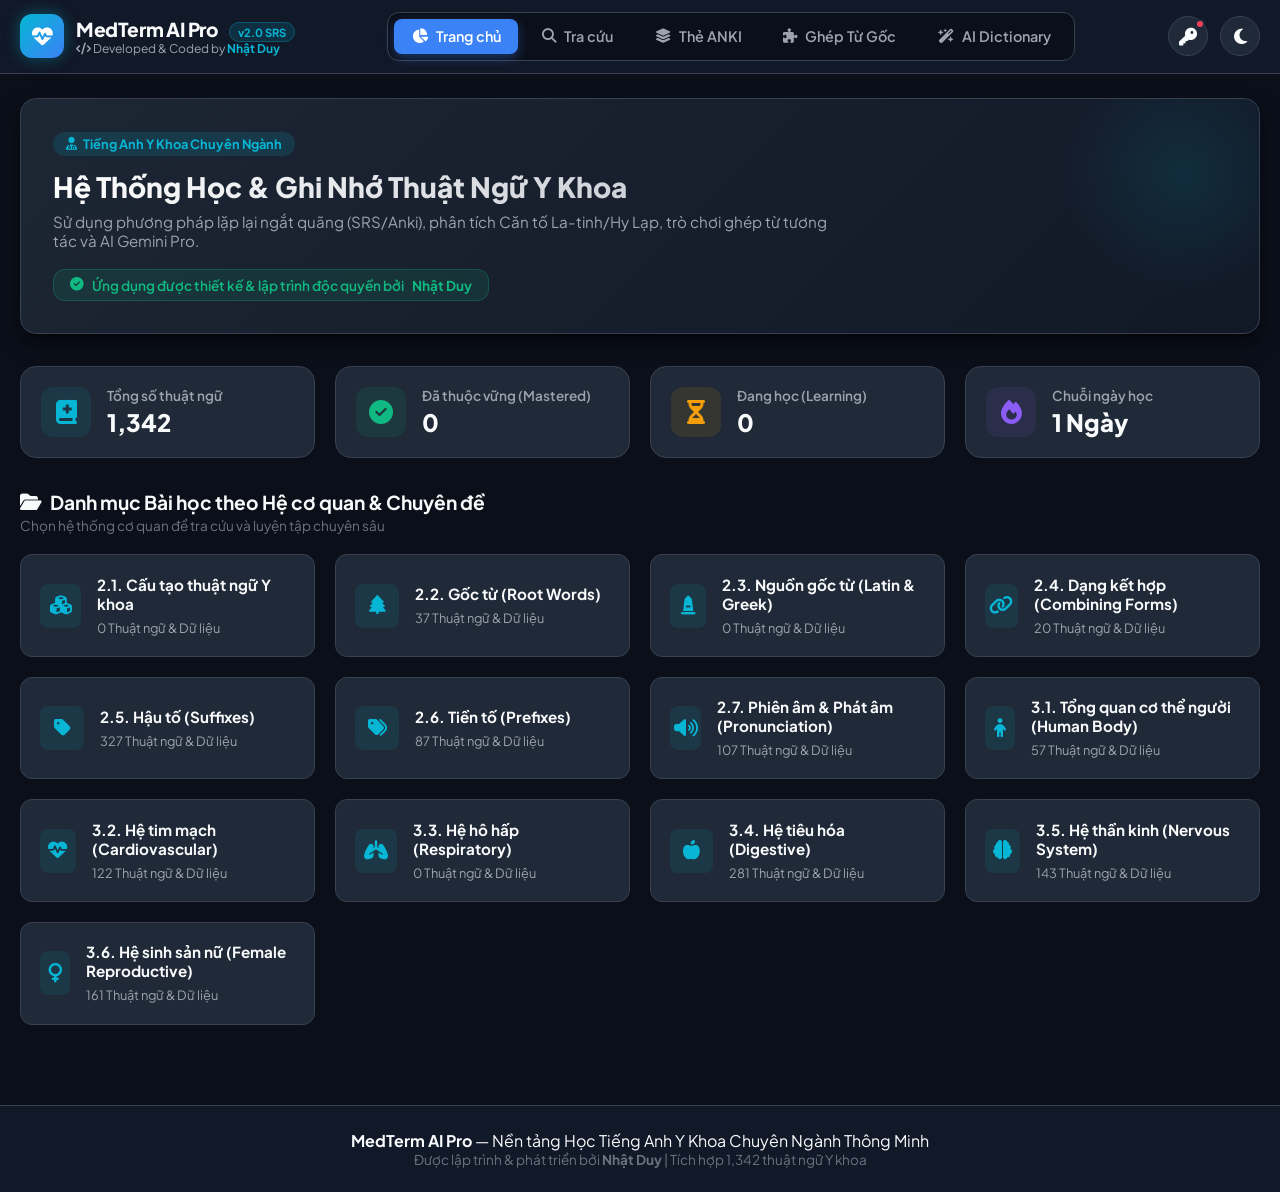
==== commit 41548831: "Add files via upload" ====
--- a/MedTerm_AI_Pro_App.html
+++ b/MedTerm_AI_Pro_App.html
@@ -1,113 +1,138 @@
 <!DOCTYPE html>
-<html lang="vi">
+<html lang="vi" data-theme="dark">
 <head>
   <meta charset="UTF-8">
   <meta name="viewport" content="width=device-width, initial-scale=1.0, maximum-scale=1.0, user-scalable=no">
-  <title>MedTerm AI Pro - Tiếng Anh Y Khoa (Nhật Duy)</title>
-  <!-- Google Fonts & FontAwesome Icons -->
+  <title>MedTerm AI Pro - Tiếng Anh Y Khoa Chuyên Ngành (Nhật Duy)</title>
   <link rel="preconnect" href="https://fonts.googleapis.com">
   <link rel="preconnect" href="https://fonts.gstatic.com" crossorigin>
-  <link href="https://fonts.googleapis.com/css2?family=Plus+Jakarta+Sans:wght@300;400;500;600;700;800&family=JetBrains+Mono:wght@400;500&display=swap" rel="stylesheet">
+  <link href="https://fonts.googleapis.com/css2?family=Plus+Jakarta+Sans:wght@300;400;500;600;700;800&family=JetBrains+Mono:wght@400;500;600&display=swap" rel="stylesheet">
   <link rel="stylesheet" href="https://cdnjs.cloudflare.com/ajax/libs/font-awesome/6.5.1/css/all.min.css">
   <style>
-/* Reset & Base Variables */
+/* MedTerm AI Pro - Premium Dark Theme CSS
+   Designed & Coded by Nhật Duy
+*/
+
 :root {
-  --bg-dark: #0f172a;
-  --bg-card: #1e293b;
-  --bg-card-hover: #334155;
-  --bg-input: #0f172a;
-  --border-color: #334155;
-  --text-primary: #f8fafc;
-  --text-secondary: #94a3b8;
-  --text-muted: #64748b;
-  --accent-cyan: #38bdf8;
+  --bg-primary: #0b0f19;
+  --bg-secondary: #111827;
+  --bg-card: #1f2937;
+  --bg-card-hover: #374151;
+  --border-color: #374151;
+  
+  --text-primary: #f9fafb;
+  --text-secondary: #9ca3af;
+  --text-muted: #6b7280;
+  
+  --accent-cyan: #06b6d4;
   --accent-blue: #3b82f6;
+  --accent-emerald: #10b981;
+  --accent-rose: #f43f5e;
+  --accent-amber: #f59e0b;
   --accent-purple: #8b5cf6;
-  --accent-emerald: #10b981;
-  --accent-amber: #f59e0b;
-  --accent-rose: #f43f5e;
+  --accent-pink: #ec4899;
+  
+  --gradient-glow: linear-gradient(135deg, #06b6d4, #3b82f6);
+  --gradient-purple: linear-gradient(135deg, #8b5cf6, #ec4899);
+  --shadow-main: 0 10px 25px -5px rgba(0, 0, 0, 0.5), 0 8px 10px -6px rgba(0, 0, 0, 0.5);
+  
   --radius-sm: 8px;
   --radius-md: 12px;
-  --radius-lg: 18px;
+  --radius-lg: 16px;
+  --radius-full: 9999px;
+  
   --font-sans: 'Plus Jakarta Sans', system-ui, -apple-system, sans-serif;
   --font-mono: 'JetBrains Mono', monospace;
-  --transition: all 0.25s cubic-bezier(0.4, 0, 0.2, 1);
-  --shadow-lg: 0 10px 25px -5px rgba(0, 0, 0, 0.5), 0 8px 10px -6px rgba(0, 0, 0, 0.5);
+}
+
+[data-theme="light"] {
+  --bg-primary: #f3f4f6;
+  --bg-secondary: #ffffff;
+  --bg-card: #ffffff;
+  --bg-card-hover: #f9fafb;
+  --border-color: #e5e7eb;
+  --text-primary: #111827;
+  --text-secondary: #4b5563;
+  --text-muted: #9ca3af;
 }
 
 * {
   box-sizing: border-box;
   margin: 0;
   padding: 0;
+  font-family: var(--font-sans);
   -webkit-tap-highlight-color: transparent;
 }
 
-body.dark-mode {
-  background-color: var(--bg-dark);
+body {
+  background-color: var(--bg-primary);
   color: var(--text-primary);
-  font-family: var(--font-sans);
-  line-height: 1.6;
   min-height: 100vh;
+  display: flex;
+  flex-direction: column;
   overflow-x: hidden;
 }
 
-/* App Container */
-.app-container {
-  max-width: 1200px;
+/* Header & Navigation */
+header {
+  background-color: var(--bg-secondary);
+  border-bottom: 1px solid var(--border-color);
+  position: sticky;
+  top: 0;
+  z-index: 100;
+  backdrop-filter: blur(12px);
+}
+
+.header-container {
+  max-width: 1280px;
   margin: 0 auto;
-  padding: 0 16px 90px 16px;
-}
-
-/* Header */
-.top-header {
-  display: flex;
-  justify-content: space-between;
-  align-items: center;
-  padding: 16px 0;
-  border-bottom: 1px solid var(--border-color);
-  margin-bottom: 20px;
-}
-
-.header-brand {
+  padding: 0.75rem 1.25rem;
   display: flex;
   align-items: center;
-  gap: 12px;
+  justify-content: space-between;
 }
 
-.logo-icon {
+.brand {
+  display: flex;
+  align-items: center;
+  gap: 0.75rem;
+  text-decoration: none;
+  color: var(--text-primary);
+}
+
+.brand-icon {
   width: 44px;
   height: 44px;
-  background: linear-gradient(135deg, var(--accent-blue), var(--accent-purple));
+  background: var(--gradient-glow);
   border-radius: var(--radius-md);
   display: flex;
   align-items: center;
   justify-content: center;
-  font-size: 22px;
+  font-size: 1.3rem;
   color: #fff;
-  box-shadow: 0 4px 15px rgba(59, 130, 246, 0.4);
+  box-shadow: 0 0 15px rgba(6, 182, 212, 0.4);
 }
 
-.brand-text h1 {
-  font-size: 20px;
+.brand-title {
   font-weight: 800;
-  letter-spacing: -0.5px;
-  display: flex;
-  align-items: center;
-  gap: 8px;
+  font-size: 1.2rem;
+  letter-spacing: -0.02em;
 }
 
-.badge-ai {
-  background: linear-gradient(135deg, var(--accent-cyan), var(--accent-blue));
-  color: #0f172a;
-  font-size: 11px;
-  font-weight: 800;
-  padding: 2px 8px;
-  border-radius: 20px;
-  text-transform: uppercase;
+.brand-badge {
+  font-size: 0.7rem;
+  background: rgba(6, 182, 212, 0.15);
+  color: var(--accent-cyan);
+  border: 1px solid rgba(6, 182, 212, 0.3);
+  padding: 0.15rem 0.5rem;
+  border-radius: var(--radius-full);
+  margin-left: 0.5rem;
+  font-weight: 700;
 }
 
 .author-credit {
-  font-size: 12px;
+  display: block;
+  font-size: 0.75rem;
   color: var(--text-secondary);
 }
 
@@ -115,10 +140,46 @@
   color: var(--accent-cyan);
 }
 
+.nav-tabs {
+  display: flex;
+  align-items: center;
+  gap: 0.4rem;
+  background: var(--bg-primary);
+  padding: 0.35rem;
+  border-radius: var(--radius-md);
+  border: 1px solid var(--border-color);
+}
+
+.nav-btn {
+  background: transparent;
+  border: none;
+  color: var(--text-secondary);
+  padding: 0.55rem 1.1rem;
+  border-radius: var(--radius-sm);
+  font-weight: 600;
+  font-size: 0.9rem;
+  cursor: pointer;
+  transition: all 0.2s ease;
+  display: flex;
+  align-items: center;
+  gap: 0.5rem;
+}
+
+.nav-btn:hover {
+  color: var(--text-primary);
+  background: rgba(255, 255, 255, 0.05);
+}
+
+.nav-btn.active {
+  background: var(--accent-blue);
+  color: #ffffff;
+  box-shadow: 0 4px 12px rgba(59, 130, 246, 0.35);
+}
+
 .header-actions {
   display: flex;
   align-items: center;
-  gap: 10px;
+  gap: 0.75rem;
 }
 
 .btn-icon {
@@ -129,27 +190,28 @@
   border: 1px solid var(--border-color);
   background: var(--bg-card);
   color: var(--text-primary);
-  font-size: 16px;
+  font-size: 1.1rem;
   cursor: pointer;
-  transition: var(--transition);
   display: flex;
   align-items: center;
   justify-content: center;
+  transition: all 0.2s ease;
 }
 
 .btn-icon:hover {
+  border-color: var(--accent-cyan);
   background: var(--bg-card-hover);
-  border-color: var(--accent-cyan);
 }
 
 .api-status-dot {
   position: absolute;
-  top: 4px;
-  right: 4px;
-  width: 8px;
-  height: 8px;
+  top: 2px;
+  right: 2px;
+  width: 10px;
+  height: 10px;
   border-radius: 50%;
   background-color: var(--accent-rose);
+  border: 2px solid var(--bg-card);
 }
 
 .api-status-dot.active {
@@ -157,56 +219,15 @@
   box-shadow: 0 0 8px var(--accent-emerald);
 }
 
-/* Desktop Navigation */
-.desktop-nav {
-  display: flex;
-  gap: 8px;
-  background: var(--bg-card);
-  padding: 6px;
-  border-radius: var(--radius-md);
-  margin-bottom: 24px;
-  border: 1px solid var(--border-color);
-}
-
-.nav-btn {
-  flex: 1;
-  padding: 10px 14px;
-  border: none;
-  background: transparent;
-  color: var(--text-secondary);
-  font-family: var(--font-sans);
-  font-weight: 600;
-  font-size: 14px;
-  border-radius: var(--radius-sm);
-  cursor: pointer;
-  transition: var(--transition);
-  display: flex;
-  align-items: center;
-  justify-content: center;
-  gap: 8px;
-}
-
-.nav-btn:hover {
-  color: var(--text-primary);
-  background: rgba(255, 255, 255, 0.05);
-}
-
-.nav-btn.active {
-  background: linear-gradient(135deg, var(--accent-blue), #2563eb);
-  color: #ffffff;
-  box-shadow: 0 4px 12px rgba(37, 99, 235, 0.3);
-}
-
-/* Mobile Bottom Navigation */
+/* Mobile Nav Bar */
 .mobile-nav {
   display: none;
   position: fixed;
   bottom: 0;
   left: 0;
   right: 0;
-  background: rgba(30, 41, 59, 0.95);
+  background: rgba(17, 24, 39, 0.95);
   backdrop-filter: blur(12px);
-  -webkit-backdrop-filter: blur(12px);
   border-top: 1px solid var(--border-color);
   padding: 8px 12px;
   justify-content: space-around;
@@ -220,31 +241,30 @@
   display: flex;
   flex-direction: column;
   align-items: center;
-  gap: 4px;
-  font-size: 11px;
-  font-family: var(--font-sans);
-  font-weight: 500;
+  gap: 3px;
+  font-size: 0.7rem;
+  font-weight: 600;
   cursor: pointer;
-  padding: 4px 8px;
-  border-radius: var(--radius-sm);
-  transition: var(--transition);
 }
 
-.mobile-nav-btn i {
-  font-size: 18px;
+.mobile-nav-btn i { font-size: 1.1rem; }
+.mobile-nav-btn.active { color: var(--accent-cyan); }
+
+/* Main App Layout */
+.app-main {
+  max-width: 1280px;
+  width: 100%;
+  margin: 0 auto;
+  padding: 1.5rem 1.25rem 5rem 1.25rem;
+  flex: 1;
 }
 
-.mobile-nav-btn.active {
-  color: var(--accent-cyan);
-}
-
-/* Content Pages */
-.tab-page {
+.tab-content {
   display: none;
   animation: fadeIn 0.3s ease;
 }
 
-.tab-page.active {
+.tab-content.active {
   display: block;
 }
 
@@ -253,255 +273,273 @@
   to { opacity: 1; transform: translateY(0); }
 }
 
-/* Hero Section */
-.hero-card {
-  background: linear-gradient(135deg, #1e293b, #0f172a);
+/* Hero Banner */
+.hero-banner {
+  background: linear-gradient(135deg, rgba(31, 41, 55, 0.9), rgba(17, 24, 39, 0.95));
   border: 1px solid var(--border-color);
   border-radius: var(--radius-lg);
-  padding: 28px;
-  margin-bottom: 28px;
+  padding: 2rem;
+  margin-bottom: 2rem;
+  box-shadow: var(--shadow-main);
   position: relative;
   overflow: hidden;
 }
 
-.hero-card::before {
+.hero-banner::after {
   content: '';
   position: absolute;
-  top: -50%;
-  right: -20%;
-  width: 300px;
-  height: 300px;
-  background: radial-gradient(circle, rgba(56, 189, 248, 0.15), transparent 70%);
-  border-radius: 50%;
+  right: -50px;
+  top: -50px;
+  width: 250px;
+  height: 250px;
+  background: radial-gradient(circle, rgba(6, 182, 212, 0.12), transparent 70%);
   pointer-events: none;
 }
 
 .hero-tag {
   display: inline-flex;
   align-items: center;
-  gap: 6px;
-  background: rgba(56, 189, 248, 0.1);
+  gap: 0.4rem;
+  background: rgba(6, 182, 212, 0.15);
   color: var(--accent-cyan);
-  padding: 4px 12px;
-  border-radius: 20px;
-  font-size: 12px;
-  font-weight: 600;
-  margin-bottom: 12px;
+  padding: 0.25rem 0.8rem;
+  border-radius: var(--radius-full);
+  font-size: 0.8rem;
+  font-weight: 700;
+  margin-bottom: 0.8rem;
 }
 
-.hero-content h2 {
-  font-size: 26px;
+.hero-left h2 {
+  font-size: 1.75rem;
   font-weight: 800;
-  margin-bottom: 8px;
-  background: linear-gradient(135deg, #ffffff, #cbd5e1);
+  margin-bottom: 0.5rem;
+  background: linear-gradient(135deg, #ffffff, #9ca3af);
   -webkit-background-clip: text;
   -webkit-text-fill-color: transparent;
 }
 
-.hero-content p {
+.hero-left p {
   color: var(--text-secondary);
-  font-size: 15px;
-  max-width: 700px;
-  margin-bottom: 20px;
+  font-size: 0.95rem;
+  max-width: 800px;
+  margin-bottom: 1.2rem;
 }
 
-.hero-stats {
+.hero-author-badge {
+  display: inline-flex;
+  align-items: center;
+  gap: 0.5rem;
+  background: rgba(16, 185, 129, 0.12);
+  color: var(--accent-emerald);
+  border: 1px solid rgba(16, 185, 129, 0.25);
+  padding: 0.4rem 1rem;
+  border-radius: var(--radius-md);
+  font-size: 0.85rem;
+  font-weight: 600;
+}
+
+/* Dashboard Cards Grid */
+.dashboard-grid {
+  display: grid;
+  grid-template-columns: repeat(auto-fit, minmax(240px, 1fr));
+  gap: 1.25rem;
+  margin-bottom: 2rem;
+}
+
+.stat-card {
+  background: var(--bg-card);
+  border: 1px solid var(--border-color);
+  border-radius: var(--radius-lg);
+  padding: 1.25rem;
   display: flex;
-  gap: 20px;
-  flex-wrap: wrap;
+  align-items: center;
+  gap: 1rem;
+  transition: transform 0.2s ease, border-color 0.2s ease;
 }
 
-.stat-box {
-  background: rgba(15, 23, 42, 0.6);
-  border: 1px solid var(--border-color);
-  padding: 12px 20px;
+.stat-card:hover {
+  transform: translateY(-2px);
+  border-color: var(--accent-cyan);
+}
+
+.stat-icon {
+  width: 50px;
+  height: 50px;
   border-radius: var(--radius-md);
   display: flex;
-  flex-direction: column;
+  align-items: center;
+  justify-content: center;
+  font-size: 1.5rem;
+  background: rgba(255, 255, 255, 0.05);
 }
 
-.stat-number {
-  font-size: 22px;
+.stat-card.blue .stat-icon { color: var(--accent-cyan); background: rgba(6, 182, 212, 0.1); }
+.stat-card.emerald .stat-icon { color: var(--accent-emerald); background: rgba(16, 185, 129, 0.1); }
+.stat-card.amber .stat-icon { color: var(--accent-amber); background: rgba(245, 158, 11, 0.1); }
+.stat-card.purple .stat-icon { color: var(--accent-purple); background: rgba(139, 92, 246, 0.1); }
+
+.stat-info h4 {
+  font-size: 0.85rem;
+  color: var(--text-secondary);
+  font-weight: 600;
+}
+
+.stat-info .value {
+  font-size: 1.5rem;
   font-weight: 800;
-  color: var(--accent-cyan);
+  margin-top: 0.2rem;
 }
 
-.stat-label {
-  font-size: 12px;
-  color: var(--text-secondary);
+/* Module Grid */
+.module-selector-section {
+  margin-top: 2rem;
 }
 
-/* Modules Grid */
 .section-title {
-  margin-bottom: 16px;
+  margin-bottom: 1.2rem;
 }
 
 .section-title h3 {
-  font-size: 18px;
+  font-size: 1.2rem;
   font-weight: 700;
   display: flex;
   align-items: center;
-  gap: 8px;
+  gap: 0.5rem;
 }
 
-.sub-text {
-  font-size: 13px;
-  color: var(--text-secondary);
+.section-title small {
+  color: var(--text-muted);
+  font-size: 0.85rem;
 }
 
-.modules-grid {
+.module-grid {
   display: grid;
   grid-template-columns: repeat(auto-fill, minmax(280px, 1fr));
-  gap: 16px;
+  gap: 1.25rem;
 }
 
 .module-card {
   background: var(--bg-card);
   border: 1px solid var(--border-color);
   border-radius: var(--radius-md);
-  padding: 18px;
+  padding: 1.2rem;
   cursor: pointer;
-  transition: var(--transition);
+  transition: all 0.2s ease;
   display: flex;
-  align-items: flex-start;
-  gap: 14px;
+  align-items: center;
+  gap: 1rem;
 }
 
 .module-card:hover {
   background: var(--bg-card-hover);
+  border-color: var(--accent-cyan);
   transform: translateY(-2px);
-  border-color: var(--accent-cyan);
-  box-shadow: 0 6px 20px rgba(0, 0, 0, 0.3);
+  box-shadow: var(--shadow-main);
 }
 
-.module-icon {
-  width: 42px;
-  height: 42px;
+.module-card-icon {
+  width: 44px;
+  height: 44px;
   border-radius: var(--radius-sm);
-  background: rgba(56, 189, 248, 0.1);
+  background: rgba(6, 182, 212, 0.1);
   color: var(--accent-cyan);
   display: flex;
   align-items: center;
   justify-content: center;
-  font-size: 18px;
-  flex-shrink: 0;
+  font-size: 1.2rem;
 }
 
-.module-info {
-  flex: 1;
+.module-card-info h4 {
+  font-size: 0.95rem;
+  font-weight: 700;
+  margin-bottom: 0.2rem;
 }
 
-.module-info h4 {
-  font-size: 15px;
-  font-weight: 700;
-  margin-bottom: 4px;
-  color: var(--text-primary);
-}
-
-.module-count {
-  font-size: 12px;
+.module-card-info span {
+  font-size: 0.8rem;
   color: var(--text-secondary);
 }
 
-/* Search Tab */
-.search-header-box {
-  background: var(--bg-card);
-  border: 1px solid var(--border-color);
-  padding: 24px;
-  border-radius: var(--radius-lg);
-  margin-bottom: 20px;
+/* Dictionary & Search Tab */
+.dictionary-container {
+  max-width: 1000px;
+  margin: 0 auto;
 }
 
-.search-header-box h2 {
-  font-size: 22px;
-  font-weight: 800;
-  margin-bottom: 6px;
-  display: flex;
-  align-items: center;
-  gap: 10px;
-}
-
-.search-controls {
-  display: flex;
-  gap: 12px;
-  margin-top: 16px;
-  flex-wrap: wrap;
-}
-
-.search-input-wrapper {
+.search-box-wrapper {
   position: relative;
-  flex: 1;
-  min-width: 260px;
+  margin-bottom: 1rem;
 }
 
 .search-icon {
   position: absolute;
-  left: 14px;
+  left: 1.2rem;
   top: 50%;
   transform: translateY(-50%);
   color: var(--text-muted);
+  font-size: 1.1rem;
 }
 
-.search-input-wrapper input {
+.search-input {
   width: 100%;
-  padding: 12px 40px 12px 40px;
-  background: var(--bg-dark);
+  padding: 1rem 3rem 1rem 3rem;
+  background: var(--bg-secondary);
   border: 1px solid var(--border-color);
-  border-radius: var(--radius-md);
+  border-radius: var(--radius-lg);
   color: var(--text-primary);
-  font-family: var(--font-sans);
-  font-size: 14px;
-  transition: var(--transition);
+  font-size: 1rem;
+  transition: all 0.2s ease;
 }
 
-.search-input-wrapper input:focus {
+.search-input:focus {
   outline: none;
   border-color: var(--accent-cyan);
-  box-shadow: 0 0 0 3px rgba(56, 189, 248, 0.15);
+  box-shadow: 0 0 0 3px rgba(6, 182, 212, 0.15);
 }
 
 .btn-clear {
   position: absolute;
-  right: 12px;
+  right: 1.2rem;
   top: 50%;
   transform: translateY(-50%);
   background: transparent;
   border: none;
   color: var(--text-muted);
   cursor: pointer;
-  font-size: 14px;
   display: none;
 }
 
+.search-filter-bar {
+  display: flex;
+  justify-content: space-between;
+  align-items: center;
+  margin-bottom: 1.5rem;
+  flex-wrap: wrap;
+  gap: 1rem;
+}
+
 .custom-select {
-  padding: 12px 16px;
-  background: var(--bg-dark);
+  padding: 0.6rem 1rem;
+  background: var(--bg-secondary);
   border: 1px solid var(--border-color);
   border-radius: var(--radius-md);
   color: var(--text-primary);
-  font-family: var(--font-sans);
-  font-size: 14px;
+  font-size: 0.9rem;
   cursor: pointer;
 }
 
-.search-results-info {
-  margin-bottom: 16px;
-  font-size: 13px;
-  color: var(--text-secondary);
-}
-
-.terms-grid {
+.dict-list {
   display: grid;
   grid-template-columns: repeat(auto-fill, minmax(300px, 1fr));
-  gap: 16px;
+  gap: 1.25rem;
 }
 
 .term-card {
   background: var(--bg-card);
   border: 1px solid var(--border-color);
   border-radius: var(--radius-md);
-  padding: 18px;
-  transition: var(--transition);
+  padding: 1.25rem;
+  transition: all 0.2s ease;
   display: flex;
   flex-direction: column;
   justify-content: space-between;
@@ -509,446 +547,334 @@
 
 .term-card:hover {
   border-color: var(--accent-cyan);
-  box-shadow: 0 6px 18px rgba(0, 0, 0, 0.3);
+  box-shadow: var(--shadow-main);
 }
 
-.term-header {
-  display: flex;
-  justify-content: space-between;
-  align-items: flex-start;
-  margin-bottom: 8px;
+.term-card-title {
+  font-size: 1.15rem;
+  font-weight: 800;
+  color: #ffffff;
 }
 
-.term-word {
-  font-size: 18px;
+.term-card-phonetic {
+  font-family: var(--font-mono);
+  color: var(--accent-cyan);
+  font-size: 0.85rem;
+  margin: 0.2rem 0 0.6rem 0;
+}
+
+.term-card-meaning {
   font-weight: 700;
-  color: var(--text-primary);
+  color: var(--accent-emerald);
+  font-size: 0.95rem;
+  margin-bottom: 0.6rem;
 }
 
-.term-phonetic {
-  font-family: var(--font-mono);
-  font-size: 13px;
-  color: var(--accent-cyan);
-  margin-bottom: 8px;
+.term-card-note {
+  font-size: 0.85rem;
+  color: var(--text-secondary);
+  line-height: 1.4;
+  margin-bottom: 1rem;
 }
 
-.term-meaning {
-  font-size: 14px;
-  font-weight: 600;
-  color: var(--accent-emerald);
-  margin-bottom: 10px;
-}
-
-.term-note {
-  font-size: 13px;
-  color: var(--text-secondary);
-  margin-bottom: 14px;
-  line-height: 1.4;
-}
-
-.term-footer {
+.term-card-footer {
   display: flex;
   justify-content: space-between;
   align-items: center;
   border-top: 1px solid rgba(255, 255, 255, 0.05);
-  padding-top: 10px;
+  padding-top: 0.75rem;
 }
 
-.term-tag {
-  font-size: 11px;
-  color: var(--text-muted);
-  background: rgba(255, 255, 255, 0.04);
-  padding: 2px 8px;
-  border-radius: 4px;
+.btn-sm-ai {
+  background: rgba(59, 130, 246, 0.15);
+  color: var(--accent-blue);
+  border: 1px solid rgba(59, 130, 246, 0.3);
+  padding: 0.3rem 0.8rem;
+  border-radius: var(--radius-sm);
+  font-size: 0.75rem;
+  font-weight: 700;
+  cursor: pointer;
 }
 
-.btn-speak {
-  background: transparent;
-  border: none;
-  color: var(--accent-cyan);
-  font-size: 16px;
-  cursor: pointer;
-  padding: 4px;
+.btn-sm-ai:hover {
+  background: var(--accent-blue);
+  color: #fff;
 }
 
-.btn-speak:hover {
-  color: var(--accent-blue);
+/* SRS Flashcards */
+.srs-container {
+  max-width: 650px;
+  margin: 0 auto;
 }
 
-/* SRS / Anki Flashcards */
-.srs-header {
+.srs-top-bar {
   display: flex;
   justify-content: space-between;
   align-items: center;
-  margin-bottom: 20px;
-  flex-wrap: wrap;
-  gap: 12px;
+  margin-bottom: 1.5rem;
 }
 
-.srs-card-wrapper {
-  max-width: 600px;
-  margin: 0 auto;
+.flashcard-wrapper {
+  perspective: 1000px;
+  margin-bottom: 1.5rem;
 }
 
-.flashcard-box {
+.flashcard {
   background: var(--bg-card);
   border: 1px solid var(--border-color);
   border-radius: var(--radius-lg);
-  min-height: 320px;
-  padding: 30px;
+  min-height: 340px;
+  padding: 2rem;
   display: flex;
   flex-direction: column;
+  align-items: center;
   justify-content: center;
-  align-items: center;
   text-align: center;
   cursor: pointer;
   position: relative;
-  transition: transform 0.4s ease;
-  perspective: 1000px;
-  box-shadow: var(--shadow-lg);
+  box-shadow: var(--shadow-main);
+  transition: transform 0.3s ease;
 }
 
-.flashcard-box.flipped {
-  background: linear-gradient(135deg, #1e293b, #0f172a);
+.flashcard.flipped {
+  background: linear-gradient(135deg, #111827, #1f2937);
   border-color: var(--accent-purple);
 }
 
-.card-hint {
-  position: absolute;
-  bottom: 16px;
-  font-size: 12px;
-  color: var(--text-muted);
-}
-
-.srs-buttons-row {
+.srs-controls {
   display: grid;
   grid-template-columns: repeat(4, 1fr);
-  gap: 10px;
-  margin-top: 20px;
+  gap: 0.75rem;
 }
 
-.btn-srs {
-  padding: 12px 6px;
+.rate-btn {
+  padding: 0.8rem 0.4rem;
   border: none;
   border-radius: var(--radius-md);
   color: #fff;
-  font-family: var(--font-sans);
   font-weight: 700;
-  font-size: 13px;
+  font-size: 0.85rem;
   cursor: pointer;
   display: flex;
   flex-direction: column;
   align-items: center;
-  gap: 4px;
-  transition: var(--transition);
+  gap: 0.2rem;
+  transition: all 0.2s ease;
 }
 
-.btn-srs span.sub {
-  font-size: 10px;
-  opacity: 0.8;
-  font-weight: 400;
+.rate-btn .sub { font-size: 0.7rem; font-weight: 400; opacity: 0.8; }
+.rate-again { background: #e11d48; }
+.rate-hard { background: #d97706; }
+.rate-good { background: #059669; }
+.rate-easy { background: #2563eb; }
+
+.rate-btn:hover { filter: brightness(1.15); transform: translateY(-2px); }
+
+/* INSANELY BEAUTIFUL ROOT MATCHING GAME STAGE */
+.assembly-wrapper {
+  max-width: 800px;
+  margin: 0 auto;
 }
 
-.btn-again { background: #e11d48; }
-.btn-hard { background: #d97706; }
-.btn-good { background: #059669; }
-.btn-easy { background: #2563eb; }
-
-.btn-srs:hover {
-  transform: translateY(-2px);
-  filter: brightness(1.1);
+.assembly-header {
+  text-align: center;
+  margin-bottom: 1.5rem;
 }
 
-/* Quiz Section */
-.quiz-header {
-  margin-bottom: 24px;
+.assembly-header h2 {
+  font-size: 1.8rem;
+  font-weight: 800;
+  margin-bottom: 0.4rem;
+  background: linear-gradient(135deg, #06b6d4, #8b5cf6);
+  -webkit-background-clip: text;
+  -webkit-text-fill-color: transparent;
 }
 
-.quiz-mode-selector {
+.game-score-bar {
   display: flex;
-  gap: 10px;
-  margin-top: 16px;
+  justify-content: space-between;
+  align-items: center;
+  background: var(--bg-secondary);
+  border: 1px solid var(--border-color);
+  padding: 0.75rem 1.25rem;
+  border-radius: var(--radius-md);
+  margin-bottom: 1.5rem;
 }
 
-.quiz-mode-btn {
-  padding: 8px 16px;
+.score-badge {
+  font-size: 1rem;
+  font-weight: 700;
+  display: flex;
+  align-items: center;
+  gap: 0.5rem;
+}
+
+.btn-refresh-game {
+  background: var(--bg-card);
   border: 1px solid var(--border-color);
-  background: var(--bg-card);
-  color: var(--text-secondary);
-  border-radius: var(--radius-md);
-  font-family: var(--font-sans);
+  color: var(--text-primary);
+  padding: 0.5rem 1rem;
+  border-radius: var(--radius-sm);
   font-weight: 600;
-  font-size: 13px;
   cursor: pointer;
-  transition: var(--transition);
 }
 
-.quiz-mode-btn.active {
-  background: var(--accent-blue);
-  color: #fff;
-  border-color: var(--accent-blue);
+.btn-refresh-game:hover {
+  border-color: var(--accent-cyan);
 }
 
-.quiz-card-box {
+.assembly-stage-card {
   background: var(--bg-card);
   border: 1px solid var(--border-color);
   border-radius: var(--radius-lg);
-  padding: 28px;
-  max-width: 650px;
-  margin: 0 auto;
+  padding: 2rem;
+  box-shadow: var(--shadow-main);
+  position: relative;
 }
 
-.quiz-question-title {
-  font-size: 20px;
+.target-definition-box {
+  background: rgba(11, 15, 25, 0.7);
+  border: 1px solid rgba(6, 182, 212, 0.3);
+  padding: 1.25rem;
+  border-radius: var(--radius-md);
+  text-align: center;
+  margin-bottom: 2rem;
+}
+
+.target-definition-box h3 {
+  font-size: 1.3rem;
+  color: var(--accent-emerald);
   font-weight: 800;
-  margin-bottom: 20px;
+  margin-top: 0.4rem;
+}
+
+.assembly-drop-zone {
+  display: flex;
+  align-items: center;
+  justify-content: center;
+  gap: 0.75rem;
+  min-height: 70px;
+  background: rgba(0, 0, 0, 0.25);
+  border: 2px dashed var(--border-color);
+  border-radius: var(--radius-md);
+  padding: 0.75rem;
+  margin-bottom: 2rem;
+  flex-wrap: wrap;
+}
+
+.part-card {
+  padding: 0.8rem 1.2rem;
+  border-radius: var(--radius-md);
+  font-weight: 800;
+  font-size: 1.1rem;
+  font-family: var(--font-mono);
+  cursor: pointer;
+  transition: all 0.2s ease;
+  box-shadow: 0 4px 12px rgba(0, 0, 0, 0.3);
+  display: flex;
+  align-items: center;
+  gap: 0.5rem;
+}
+
+.part-card.prefix {
+  background: linear-gradient(135deg, #8b5cf6, #6366f1);
+  color: #fff;
+}
+
+.part-card.root {
+  background: linear-gradient(135deg, #0284c7, #06b6d4);
+  color: #fff;
+}
+
+.part-card.suffix {
+  background: linear-gradient(135deg, #059669, #10b981);
+  color: #fff;
+}
+
+.part-card:hover {
+  transform: scale(1.05);
+}
+
+.assembly-pool {
+  display: flex;
+  justify-content: center;
+  gap: 0.75rem;
+  flex-wrap: wrap;
+}
+
+.assembly-feedback {
   text-align: center;
+  margin-top: 1.5rem;
+  font-size: 1.1rem;
+  font-weight: 800;
 }
 
-.quiz-options {
-  display: flex;
-  flex-direction: column;
-  gap: 12px;
-}
-
-.quiz-opt-btn {
-  padding: 14px 18px;
-  background: var(--bg-dark);
-  border: 1px solid var(--border-color);
-  border-radius: var(--radius-md);
-  color: var(--text-primary);
-  font-family: var(--font-sans);
-  font-size: 15px;
-  text-align: left;
-  cursor: pointer;
-  transition: var(--transition);
-}
-
-.quiz-opt-btn:hover {
-  border-color: var(--accent-cyan);
-  background: var(--bg-card-hover);
-}
-
-.quiz-opt-btn.correct {
-  background: rgba(16, 185, 129, 0.2);
-  border-color: var(--accent-emerald);
-  color: var(--accent-emerald);
-}
-
-.quiz-opt-btn.wrong {
-  background: rgba(244, 63, 94, 0.2);
-  border-color: var(--accent-rose);
-  color: var(--accent-rose);
-}
-
-/* AI DICTIONARY SECTION - MATCHING ATTACHED IMAGE EXACTLY */
+/* AI DICTIONARY SCREENSHOT EXACT MATCH */
 .ai-dict-container {
   max-width: 800px;
   margin: 0 auto;
 }
 
-.ai-dict-header {
-  margin-bottom: 20px;
+.ai-dict-header h2 {
+  font-size: 1.8rem;
+  font-weight: 800;
+  margin-bottom: 0.2rem;
 }
 
-.ai-dict-header h2 {
-  font-size: 28px;
-  font-weight: 800;
-  display: flex;
-  align-items: center;
-  gap: 8px;
-}
-
-.brand-blue {
-  color: var(--accent-blue);
-}
-
-.ai-dict-header p {
-  color: var(--text-secondary);
-  font-size: 14px;
-}
+.brand-blue { color: var(--accent-blue); }
 
 .ai-search-bar {
   display: flex;
-  gap: 12px;
-  margin-bottom: 24px;
+  gap: 0.75rem;
+  margin: 1.25rem 0 1.5rem 0;
 }
 
 .ai-search-bar input {
   flex: 1;
-  padding: 14px 18px;
+  padding: 0.9rem 1.25rem;
   background: #111827;
   border: 1px solid #374151;
   border-radius: var(--radius-md);
   color: #fff;
-  font-family: var(--font-sans);
-  font-size: 15px;
-  font-weight: 500;
+  font-size: 1rem;
 }
 
-.ai-search-bar input:focus {
-  outline: none;
-  border-color: var(--accent-blue);
-  box-shadow: 0 0 0 3px rgba(59, 130, 246, 0.2);
-}
-
 .btn-primary-ai {
-  padding: 0 28px;
+  padding: 0 2rem;
   background: #1d4ed8;
   border: none;
   border-radius: var(--radius-md);
   color: #fff;
-  font-family: var(--font-sans);
   font-weight: 700;
-  font-size: 15px;
+  font-size: 1rem;
   cursor: pointer;
-  transition: var(--transition);
 }
 
-.btn-primary-ai:hover {
-  background: #2563eb;
-}
-
-/* AI Response Box - Matching attached image style */
 .ai-response-card {
   background: #111827;
   border: 1px solid #1f2937;
   border-radius: var(--radius-lg);
-  padding: 28px;
-  position: relative;
-  box-shadow: 0 20px 25px -5px rgba(0, 0, 0, 0.5);
+  padding: 1.75rem;
   line-height: 1.7;
+  color: #e5e7eb;
+  font-size: 0.95rem;
+  box-shadow: var(--shadow-main);
 }
 
-.ai-welcome-box {
-  text-align: center;
-  padding: 30px 10px;
-}
-
-.ai-sparkle-icon {
-  font-size: 40px;
-  color: var(--accent-cyan);
-  margin-bottom: 16px;
-}
-
-.preset-chips {
-  display: flex;
-  flex-wrap: wrap;
-  justify-content: center;
-  gap: 8px;
-  margin-top: 20px;
-}
-
-.chip {
-  background: #1f2937;
-  border: 1px solid #374151;
-  padding: 6px 14px;
-  border-radius: 20px;
-  font-size: 13px;
-  cursor: pointer;
-  transition: var(--transition);
-}
-
-.chip:hover {
-  border-color: var(--accent-cyan);
-  color: var(--accent-cyan);
-}
-
-/* AI Structured Result Card Formatting */
-.ai-result-content {
-  color: #e5e7eb;
-  font-size: 14.5px;
-}
-
-.ai-result-header {
-  border-bottom: 1px solid #1f2937;
-  padding-bottom: 16px;
-  margin-bottom: 20px;
-}
-
-.ai-greeting {
-  color: #9ca3af;
-  font-size: 14px;
-  margin-bottom: 12px;
-}
-
-.ai-term-title {
-  font-size: 22px;
-  font-weight: 800;
-  color: #ffffff;
-  margin-bottom: 4px;
-}
-
-.ai-phonetic {
-  font-family: var(--font-mono);
-  color: #38bdf8;
-  font-size: 14px;
-}
-
-.ai-section {
-  margin-bottom: 22px;
-}
-
-.ai-section-title {
-  font-weight: 700;
-  font-size: 15px;
-  color: #ffffff;
-  margin-bottom: 8px;
-  display: flex;
-  align-items: center;
-  gap: 8px;
-}
-
-.ai-section-content {
-  color: #d1d5db;
-  padding-left: 4px;
-}
-
-.ai-section-content p {
-  margin-bottom: 8px;
-}
-
-.ai-root-item {
-  background: #1f2937;
-  padding: 10px 14px;
-  border-radius: var(--radius-sm);
-  margin-bottom: 8px;
-  border-left: 3px solid var(--accent-blue);
-}
-
-.ai-root-name {
-  font-weight: 700;
-  color: var(--accent-cyan);
-}
-
-.ai-footer-note {
-  border-top: 1px solid #1f2937;
-  padding-top: 16px;
-  margin-top: 24px;
-  font-style: italic;
-  color: #9ca3af;
-  font-size: 13.5px;
-}
-
-/* Modal Styling */
+/* Modals */
 .modal-overlay {
   display: none;
   position: fixed;
-  top: 0;
-  left: 0;
-  right: 0;
-  bottom: 0;
+  top: 0; left: 0; right: 0; bottom: 0;
   background: rgba(0, 0, 0, 0.75);
   backdrop-filter: blur(6px);
   z-index: 2000;
   justify-content: center;
   align-items: center;
-  padding: 16px;
+  padding: 1rem;
 }
 
-.modal-overlay.active {
-  display: flex;
-}
+.modal-overlay.active { display: flex; }
 
 .modal-card {
   background: var(--bg-card);
@@ -956,538 +882,292 @@
   border-radius: var(--radius-lg);
   width: 100%;
   max-width: 520px;
-  padding: 24px;
-  box-shadow: var(--shadow-lg);
-  max-height: 90vh;
-  overflow-y: auto;
+  padding: 1.5rem;
+  box-shadow: var(--shadow-main);
 }
 
 .modal-header {
   display: flex;
   justify-content: space-between;
   align-items: center;
-  margin-bottom: 16px;
-}
-
-.modal-header h3 {
-  font-size: 18px;
-  font-weight: 700;
+  margin-bottom: 1rem;
 }
 
 .btn-close-modal {
   background: transparent;
   border: none;
   color: var(--text-muted);
-  font-size: 20px;
+  font-size: 1.2rem;
   cursor: pointer;
 }
 
-.modal-desc {
-  font-size: 13.5px;
-  color: var(--text-secondary);
-  margin-bottom: 16px;
-}
-
-.form-group {
-  margin-bottom: 18px;
-}
-
-.form-group label {
-  display: block;
-  font-size: 13.5px;
-  font-weight: 600;
-  margin-bottom: 6px;
-}
-
-.input-with-paste {
-  display: flex;
-  gap: 8px;
-}
-
-.input-with-paste input,
-.model-select-wrapper input {
+.form-group { margin-bottom: 1.2rem; }
+.form-group label { display: block; font-weight: 600; font-size: 0.9rem; margin-bottom: 0.4rem; }
+
+.input-with-paste { display: flex; gap: 0.5rem; }
+.input-with-paste input, #input-model-name {
   flex: 1;
-  padding: 10px 14px;
-  background: var(--bg-dark);
+  padding: 0.6rem 0.9rem;
+  background: var(--bg-primary);
   border: 1px solid var(--border-color);
   border-radius: var(--radius-sm);
   color: var(--text-primary);
-  font-family: var(--font-sans);
-  font-size: 14px;
+  font-size: 0.9rem;
   width: 100%;
 }
 
 .btn-sub {
-  padding: 10px 14px;
+  padding: 0.6rem 0.9rem;
   background: var(--bg-card-hover);
   border: 1px solid var(--border-color);
+  color: var(--text-primary);
   border-radius: var(--radius-sm);
-  color: var(--text-primary);
-  cursor: pointer;
-  font-size: 13px;
-  white-space: nowrap;
-}
-
-.btn-sub:hover {
-  background: var(--border-color);
-}
-
-.field-hint {
-  display: block;
-  font-size: 12px;
-  color: var(--text-muted);
-  margin-top: 6px;
-}
-
-.modal-footer-actions {
-  display: flex;
-  gap: 12px;
-  margin-top: 20px;
-}
-
-.btn-primary {
-  flex: 1;
-  padding: 12px;
-  background: var(--accent-blue);
-  border: none;
-  border-radius: var(--radius-sm);
-  color: #fff;
-  font-weight: 700;
   cursor: pointer;
 }
 
-.btn-secondary {
-  padding: 12px 18px;
-  background: var(--bg-card-hover);
-  border: 1px solid var(--border-color);
-  border-radius: var(--radius-sm);
-  color: var(--text-primary);
-  font-weight: 600;
-  cursor: pointer;
+.modal-footer-actions { display: flex; gap: 0.75rem; margin-top: 1.5rem; }
+.btn-primary { flex: 1; padding: 0.75rem; background: var(--accent-blue); border: none; border-radius: var(--radius-sm); color: #fff; font-weight: 700; cursor: pointer; }
+.btn-secondary { padding: 0.75rem 1.25rem; background: var(--bg-card-hover); border: 1px solid var(--border-color); border-radius: var(--radius-sm); color: var(--text-primary); cursor: pointer; }
+
+footer {
+  background: var(--bg-secondary);
+  border-top: 1px solid var(--border-color);
+  padding: 1.5rem 1rem;
+  text-align: center;
+  margin-top: auto;
 }
 
-.api-msg-box {
-  margin-top: 14px;
-  font-size: 13px;
-  padding: 10px;
-  border-radius: var(--radius-sm);
-  display: none;
-}
-
-.api-msg-box.success {
-  display: block;
-  background: rgba(16, 185, 129, 0.15);
-  color: var(--accent-emerald);
-  border: 1px solid var(--accent-emerald);
-}
-
-.api-msg-box.error {
-  display: block;
-  background: rgba(244, 63, 94, 0.15);
-  color: var(--accent-rose);
-  border: 1px solid var(--accent-rose);
-}
-
-/* Progress Section */
-.progress-summary-cards {
-  display: grid;
-  grid-template-columns: repeat(auto-fill, minmax(200px, 1fr));
-  gap: 16px;
-  margin-bottom: 24px;
-}
-
-.p-card {
-  background: var(--bg-card);
-  border: 1px solid var(--border-color);
-  border-radius: var(--radius-md);
-  padding: 18px;
-  display: flex;
-  align-items: center;
-  gap: 14px;
-}
-
-.p-icon {
-  width: 44px;
-  height: 44px;
-  border-radius: 50%;
-  background: rgba(255, 255, 255, 0.05);
-  display: flex;
-  align-items: center;
-  justify-content: center;
-  font-size: 20px;
-}
-
-.border-blue .p-icon { color: var(--accent-blue); }
-.border-green .p-icon { color: var(--accent-emerald); }
-.border-purple .p-icon { color: var(--accent-purple); }
-.border-amber .p-icon { color: var(--accent-amber); }
-
-.p-val {
-  font-size: 20px;
-  font-weight: 800;
-  display: block;
-}
-
-.p-lbl {
-  font-size: 12px;
-  color: var(--text-secondary);
-}
-
-.module-progress-list {
-  display: flex;
-  flex-direction: column;
-  gap: 12px;
-  margin-bottom: 28px;
-}
-
-.m-prog-item {
-  background: var(--bg-card);
-  border: 1px solid var(--border-color);
-  border-radius: var(--radius-md);
-  padding: 16px 20px;
-}
-
-.m-prog-header {
-  display: flex;
-  justify-content: space-between;
-  margin-bottom: 8px;
-  font-weight: 600;
-  font-size: 14px;
-}
-
-.progress-bar-bg {
-  height: 8px;
-  background: var(--bg-dark);
-  border-radius: 4px;
-  overflow: hidden;
-}
-
-.progress-bar-fill {
-  height: 100%;
-  background: linear-gradient(90deg, var(--accent-blue), var(--accent-cyan));
-  border-radius: 4px;
-  transition: width 0.5s ease;
-}
-
-.danger-zone {
-  text-align: center;
-  padding-top: 10px;
-}
-
-.btn-danger {
-  padding: 10px 20px;
-  background: rgba(244, 63, 94, 0.15);
-  border: 1px solid var(--accent-rose);
-  color: var(--accent-rose);
-  border-radius: var(--radius-md);
-  font-weight: 600;
-  cursor: pointer;
-  transition: var(--transition);
-}
-
-.btn-danger:hover {
-  background: var(--accent-rose);
-  color: #fff;
-}
-
-/* Mobile Responsive Adjustments */
 @media (max-width: 768px) {
-  .desktop-nav {
-    display: none;
-  }
-  
-  .mobile-nav {
-    display: flex;
-  }
-
-  .app-container {
-    padding-bottom: 90px;
-  }
-
-  .hero-card {
-    padding: 20px;
-  }
-
-  .hero-content h2 {
-    font-size: 20px;
-  }
-
-  .ai-search-bar {
-    flex-direction: column;
-  }
-
-  .btn-primary-ai {
-    padding: 14px;
-  }
-
-  .srs-buttons-row {
-    grid-template-columns: repeat(2, 1fr);
-  }
+  .desktop-nav { display: none; }
+  .mobile-nav { display: flex; }
+  .app-main { padding-bottom: 5rem; }
+  .hero-banner { padding: 1.25rem; }
+  .hero-left h2 { font-size: 1.3rem; }
 }
 
 </style>
 </head>
-<body class="dark-mode">
-
-  <!-- Main Container -->
-  <div id="app" class="app-container">
-
-    <!-- Top Header -->
-    <header class="top-header">
-      <div class="header-brand">
-        <div class="logo-icon">
-          <i class="fa-solid fa-heart-pulse"></i>
+<body>
+
+  <!-- Header -->
+  <header>
+    <div class="header-container">
+      <a href="#" class="brand">
+        <div class="brand-icon"><i class="fa-solid fa-heart-pulse"></i></div>
+        <div class="brand-info">
+          <div class="brand-title-wrap">
+            <span class="brand-title">MedTerm AI Pro</span>
+            <span class="brand-badge">v2.0 SRS</span>
+          </div>
+          <span class="author-credit"><i class="fa-solid fa-code"></i> Developed & Coded by <strong>Nhật Duy</strong></span>
         </div>
-        <div class="brand-text">
-          <h1>MedTerm <span class="badge-ai">AI Pro</span></h1>
-          <p class="author-credit"><i class="fa-solid fa-code"></i> Developed by <strong>Nhật Duy</strong></p>
-        </div>
-      </div>
+      </a>
+
+      <nav class="nav-tabs desktop-nav">
+        <button class="nav-btn active" data-tab="tab-dashboard"><i class="fa-solid fa-chart-pie"></i> Trang chủ</button>
+        <button class="nav-btn" data-tab="tab-dictionary"><i class="fa-solid fa-magnifying-glass"></i> Tra cứu</button>
+        <button class="nav-btn" data-tab="tab-flashcards"><i class="fa-solid fa-layer-group"></i> Thẻ ANKI</button>
+        <button class="nav-btn" data-tab="tab-root-match"><i class="fa-solid fa-puzzle-piece"></i> Ghép Từ Gốc</button>
+        <button class="nav-btn" data-tab="tab-ai-dict"><i class="fa-solid fa-wand-magic-sparkles"></i> AI Dictionary</button>
+      </nav>
+
       <div class="header-actions">
-        <button id="btn-api-config" class="btn-icon" title="Cấu hình AI Gemini">
+        <button class="btn-icon" id="btn-api-modal" title="Cấu hình AI Gemini">
           <i class="fa-solid fa-key"></i>
           <span class="api-status-dot" id="api-status-dot"></span>
         </button>
-        <button id="btn-theme-toggle" class="btn-icon" title="Chuyển chế độ giao diện">
-          <i class="fa-solid fa-moon"></i>
-        </button>
+        <button class="btn-icon" id="theme-toggle" title="Đổi giao diện Tối/Sáng"><i class="fa-solid fa-moon"></i></button>
       </div>
-    </header>
-
-    <!-- Main Navigation Bar (Desktop & Tablet) -->
-    <nav class="main-nav desktop-nav">
-      <button class="nav-btn active" data-tab="tab-home">
-        <i class="fa-solid fa-house"></i> <span>Trang chủ</span>
-      </button>
-      <button class="nav-btn" data-tab="tab-search">
-        <i class="fa-solid fa-book-medical"></i> <span>Tra cứu</span>
-      </button>
-      <button class="nav-btn" data-tab="tab-srs">
-        <i class="fa-solid fa-layer-group"></i> <span>Học SRS (Anki)</span>
-      </button>
-      <button class="nav-btn" data-tab="tab-quiz">
-        <i class="fa-solid fa-gamepad"></i> <span>Bài tập</span>
-      </button>
-      <button class="nav-btn" data-tab="tab-ai-dict">
-        <i class="fa-solid fa-wand-magic-sparkles"></i> <span>AI Dictionary</span>
-      </button>
-      <button class="nav-btn" data-tab="tab-progress">
-        <i class="fa-solid fa-chart-line"></i> <span>Tiến độ</span>
-      </button>
-    </nav>
-
-    <!-- Content Area -->
-    <main class="content-area">
-
-      <!-- TAB 1: TRANG CHỦ -->
-      <section id="tab-home" class="tab-page active">
-        <div class="hero-card">
-          <div class="hero-content">
-            <span class="hero-tag"><i class="fa-solid fa-graduation-cap"></i> Chuyên ngành Y khoa</span>
-            <h2>Hệ thống Học Tiếng Anh Y Khoa Thông Minh</h2>
-            <p>Ứng dụng phương pháp lặp lại ngắt quãng (SRS/Anki), bài tập tương tác, chuẩn phát âm Respelling và Trí tuệ Nhân tạo Gemini Flash.</p>
-            <div class="hero-stats">
-              <div class="stat-box">
-                <span class="stat-number" id="stat-total-terms">1,342</span>
-                <span class="stat-label">Thuật ngữ Y khoa</span>
-              </div>
-              <div class="stat-box">
-                <span class="stat-number" id="stat-mastered">0</span>
-                <span class="stat-label">Đã thuộc</span>
-              </div>
-              <div class="stat-box">
-                <span class="stat-number" id="stat-streak">0 ngày</span>
-                <span class="stat-label">Chuỗi học tập</span>
-              </div>
-            </div>
+    </div>
+  </header>
+
+  <!-- Main Content Layout -->
+  <main class="app-main">
+
+    <!-- TAB 1: DASHBOARD & PROGRESS -->
+    <section id="tab-dashboard" class="tab-content active">
+      <div class="hero-banner">
+        <div class="hero-left">
+          <span class="hero-tag"><i class="fa-solid fa-user-doctor"></i> Tiếng Anh Y Khoa Chuyên Ngành</span>
+          <h2>Hệ Thống Học & Ghi Nhớ Thuật Ngữ Y Khoa</h2>
+          <p>Sử dụng phương pháp lặp lại ngắt quãng (SRS/Anki), phân tích Căn tố La-tinh/Hy Lạp, trò chơi ghép từ tương tác và AI Gemini Pro.</p>
+          <div class="hero-author-badge">
+            <i class="fa-solid fa-circle-check"></i> Ứng dụng được thiết kế & lập trình độc quyền bởi <strong>Nhật Duy</strong>
           </div>
         </div>
-
-        <div class="section-title">
-          <h3><i class="fa-solid fa-book-open"></i> Danh mục Bài học theo Hệ cơ quan</h3>
-          <span class="sub-text">13 Chuyên đề & Hệ thống cơ quan đầy đủ</span>
-        </div>
-
-        <div class="modules-grid" id="modules-grid">
-          <!-- Rendered via JS -->
-        </div>
-      </section>
-
-      <!-- TAB 2: TRA CỨU THUẬT NGỮ -->
-      <section id="tab-search" class="tab-page">
-        <div class="search-header-box">
-          <h2><i class="fa-solid fa-magnifying-glass"></i> Tra Cứu Thuật Ngữ Y Khoa</h2>
-          <p>Tìm kiếm tức thì trong kho 1,340+ dữ liệu thuật ngữ, gốc từ, tiền tố, hậu tố và hệ cơ quan.</p>
-          
-          <div class="search-controls">
-            <div class="search-input-wrapper">
-              <i class="fa-solid fa-search search-icon"></i>
-              <input type="text" id="term-search-input" placeholder="Nhập thuật ngữ tiếng Anh, nghĩa tiếng Việt, gốc từ (như gastr-, cardiac)...">
-              <button id="btn-clear-search" class="btn-clear"><i class="fa-solid fa-xmark"></i></button>
-            </div>
-            
-            <select id="filter-module-select" class="custom-select">
-              <option value="all">-- Tất cả hệ cơ quan & chuyên đề --</option>
-            </select>
+      </div>
+
+      <div class="dashboard-grid">
+        <div class="stat-card blue">
+          <div class="stat-icon"><i class="fa-solid fa-book-medical"></i></div>
+          <div class="stat-info">
+            <h4>Tổng số thuật ngữ</h4>
+            <div class="value" id="stat-total">1,342</div>
           </div>
         </div>
 
-        <div class="search-results-info">
-          <span>Tìm thấy <strong id="search-count">0</strong> thuật ngữ</span>
-        </div>
-
-        <div class="terms-grid" id="terms-grid">
-          <!-- Rendered via JS -->
-        </div>
-      </section>
-
-      <!-- TAB 3: HỌC SRS / ANKI -->
-      <section id="tab-srs" class="tab-page">
-        <div class="srs-header">
-          <div class="srs-title">
-            <h2><i class="fa-solid fa-brain"></i> Ghi Nhớ Ngắt Quãng (Anki / SRS)</h2>
-            <p>Cơ chế lặp lại ngắt quãng thông minh giúp khắc sâu kiến thức vào trí nhớ dài hạn.</p>
-          </div>
-          <div class="srs-filter">
-            <select id="srs-module-filter" class="custom-select">
-              <option value="all">Tất cả bài học</option>
-            </select>
+        <div class="stat-card emerald">
+          <div class="stat-icon"><i class="fa-solid fa-circle-check"></i></div>
+          <div class="stat-info">
+            <h4>Đã thuộc vững (Mastered)</h4>
+            <div class="value" id="stat-mastered">0</div>
           </div>
         </div>
 
-        <div id="srs-card-container" class="srs-card-wrapper">
-          <!-- Card Rendered via JS -->
-        </div>
-      </section>
-
-      <!-- TAB 4: BÀI TẬP TƯƠNG TÁC -->
-      <section id="tab-quiz" class="tab-page">
-        <div class="quiz-header">
-          <h2><i class="fa-solid fa-gamepad"></i> Bài Tập Tương Tác</h2>
-          <p>Luyện tập trắc nghiệm chọn nghĩa, ghép gốc từ và kiểm tra khả năng phản xạ thuật ngữ.</p>
-          
-          <div class="quiz-mode-selector">
-            <button class="quiz-mode-btn active" data-mode="en_vi">Anh &rarr; Việt</button>
-            <button class="quiz-mode-btn" data-mode="vi_en">Việt &rarr; Anh</button>
-            <button class="quiz-mode-btn" data-mode="root_match">Ghép Gốc từ</button>
+        <div class="stat-card amber">
+          <div class="stat-icon"><i class="fa-solid fa-hourglass-half"></i></div>
+          <div class="stat-info">
+            <h4>Đang học (Learning)</h4>
+            <div class="value" id="stat-learning">0</div>
           </div>
         </div>
 
-        <div id="quiz-container" class="quiz-card-box">
-          <!-- Quiz Rendered via JS -->
-        </div>
-      </section>
-
-      <!-- TAB 5: AI DICTIONARY (EXACT MATCH FOR ATTACHED IMAGE) -->
-      <section id="tab-ai-dict" class="tab-page">
-        <div class="ai-dict-container">
-          <div class="ai-dict-header">
-            <h2><span class="brand-blue">AI</span> Dictionary</h2>
-            <p>Tra cứu thông minh các thuật ngữ y khoa chuyên ngành được hỗ trợ bởi AI.</p>
-          </div>
-
-          <div class="ai-search-bar">
-            <input type="text" id="ai-search-input" placeholder="female reproductive system" value="female reproductive system">
-            <button id="btn-ai-search" class="btn-primary-ai">Tra cứu</button>
-          </div>
-
-          <div id="ai-dict-response" class="ai-response-card">
-            <!-- AI Output or Placeholder -->
-            <div class="ai-welcome-box">
-              <i class="fa-solid fa-sparkles ai-sparkle-icon"></i>
-              <p>Nhập bất kỳ thuật ngữ Y khoa nào để AI phân tích cấu trúc La-tinh/Hy Lạp, phiên âm, ví dụ lâm sàng và giải thích chi tiết.</p>
-              <div class="preset-chips">
-                <span class="chip" onclick="quickAiSearch('female reproductive system')">female reproductive system</span>
-                <span class="chip" onclick="quickAiSearch('myocardial infarction')">myocardial infarction</span>
-                <span class="chip" onclick="quickAiSearch('hyperthyroidism')">hyperthyroidism</span>
-                <span class="chip" onclick="quickAiSearch('colposcopy')">colposcopy</span>
-                <span class="chip" onclick="quickAiSearch('gastroenteritis')">gastroenteritis</span>
-              </div>
-            </div>
+        <div class="stat-card purple">
+          <div class="stat-icon"><i class="fa-solid fa-fire"></i></div>
+          <div class="stat-info">
+            <h4>Chuỗi ngày học</h4>
+            <div class="value" id="stat-streak">1 Ngày</div>
           </div>
         </div>
-      </section>
-
-      <!-- TAB 6: TIẾN ĐỘ -->
-      <section id="tab-progress" class="tab-page">
-        <div class="progress-header">
-          <h2><i class="fa-solid fa-chart-pie"></i> Theo Dõi Tiến Độ Chi Tiết</h2>
-          <p>Thống kê số dư thuật ngữ, mức độ thành thạo và tỷ lệ hoàn thành theo từng hệ thống.</p>
+      </div>
+
+      <div class="module-selector-section">
+        <div class="section-title">
+          <h3><i class="fa-solid fa-folder-open"></i> Danh mục Bài học theo Hệ cơ quan & Chuyên đề</h3>
+          <small>Chọn hệ thống cơ quan để tra cứu và luyện tập chuyên sâu</small>
         </div>
-
-        <div class="progress-summary-cards">
-          <div class="p-card border-blue">
-            <div class="p-icon"><i class="fa-solid fa-book"></i></div>
-            <div class="p-info">
-              <span class="p-val" id="p-total">1,342</span>
-              <span class="p-lbl">Tổng thuật ngữ</span>
-            </div>
-          </div>
-          <div class="p-card border-green">
-            <div class="p-icon"><i class="fa-solid fa-check-double"></i></div>
-            <div class="p-info">
-              <span class="p-val" id="p-mastered">0</span>
-              <span class="p-lbl">Đã thành thạo (SRS 4+)</span>
-            </div>
-          </div>
-          <div class="p-card border-purple">
-            <div class="p-icon"><i class="fa-solid fa-hourglass-half"></i></div>
-            <div class="p-info">
-              <span class="p-val" id="p-learning">0</span>
-              <span class="p-lbl">Đang ôn tập</span>
-            </div>
-          </div>
-          <div class="p-card border-amber">
-            <div class="p-icon"><i class="fa-solid fa-fire"></i></div>
-            <div class="p-info">
-              <span class="p-val" id="p-streak">0</span>
-              <span class="p-lbl">Chuỗi học tập (Ngày)</span>
-            </div>
-          </div>
+        <div class="module-grid" id="module-grid">
+          <!-- Modules rendered via JS -->
         </div>
-
-        <div class="module-progress-list" id="module-progress-list">
-          <!-- Rendered via JS -->
+      </div>
+    </section>
+
+    <!-- TAB 2: TRA CỨU THUẬT NGỮ -->
+    <section id="tab-dictionary" class="tab-content">
+      <div class="dictionary-container">
+        <div class="search-box-wrapper">
+          <i class="fa-solid fa-search search-icon"></i>
+          <input type="text" class="search-input" id="dict-search-input" placeholder="Tra cứu thuật ngữ tiếng Anh, tiếng Việt, tiền tố, hậu tố (ví dụ: hyperthyroidism, gastr-, viêm phổi)...">
+          <button id="btn-clear-search" class="btn-clear"><i class="fa-solid fa-xmark"></i></button>
         </div>
 
-        <div class="danger-zone">
-          <button id="btn-reset-data" class="btn-danger"><i class="fa-solid fa-trash-can"></i> Đặt lại toàn bộ tiến độ học</button>
+        <div class="search-filter-bar">
+          <select id="dict-module-filter" class="custom-select">
+            <option value="all">-- Tất cả hệ cơ quan & chuyên đề --</option>
+          </select>
+          <span class="search-result-count">Tìm thấy <strong id="search-count">0</strong> thuật ngữ</span>
         </div>
-      </section>
-
-    </main>
-
-    <!-- Bottom Navigation Bar for Mobile -->
-    <nav class="mobile-nav">
-      <button class="mobile-nav-btn active" data-tab="tab-home">
-        <i class="fa-solid fa-house"></i>
-        <span>Trang chủ</span>
-      </button>
-      <button class="mobile-nav-btn" data-tab="tab-search">
-        <i class="fa-solid fa-book-medical"></i>
-        <span>Tra cứu</span>
-      </button>
-      <button class="mobile-nav-btn" data-tab="tab-srs">
-        <i class="fa-solid fa-layer-group"></i>
-        <span>Học Anki</span>
-      </button>
-      <button class="mobile-nav-btn" data-tab="tab-quiz">
-        <i class="fa-solid fa-gamepad"></i>
-        <span>Bài tập</span>
-      </button>
-      <button class="mobile-nav-btn" data-tab="tab-ai-dict">
-        <i class="fa-solid fa-wand-magic-sparkles"></i>
-        <span>AI Dict</span>
-      </button>
-      <button class="mobile-nav-btn" data-tab="tab-progress">
-        <i class="fa-solid fa-chart-line"></i>
-        <span>Tiến độ</span>
-      </button>
-    </nav>
-
-  </div>
-
-  <!-- API Config Modal -->
+
+        <div class="dict-list" id="dict-list">
+          <!-- Terms rendered via JS -->
+        </div>
+      </div>
+    </section>
+
+    <!-- TAB 3: ANKI SRS FLASHCARDS -->
+    <section id="tab-flashcards" class="tab-content">
+      <div class="srs-container">
+        <div class="srs-top-bar">
+          <div class="srs-title"><i class="fa-solid fa-brain"></i> Thẻ Thẻ ANKI (Lặp lại ngắt quãng - SM-2)</div>
+          <select id="srs-module-select" class="custom-select">
+            <option value="all">Tất cả bài học</option>
+          </select>
+        </div>
+
+        <div class="flashcard-wrapper" id="flashcard-wrapper">
+          <!-- Card rendered dynamically -->
+        </div>
+
+        <div class="srs-controls">
+          <button class="rate-btn rate-again" id="rate-again" onclick="rateCard(1)">
+            <span class="label">🔴 Quên (Again)</span>
+            <span class="sub">&lt; 1 phút</span>
+          </button>
+          <button class="rate-btn rate-hard" id="rate-hard" onclick="rateCard(2)">
+            <span class="label">🟠 Khó (Hard)</span>
+            <span class="sub">1 ngày</span>
+          </button>
+          <button class="rate-btn rate-good" id="rate-good" onclick="rateCard(3)">
+            <span class="label">🔵 Tốt (Good)</span>
+            <span class="sub">3 ngày</span>
+          </button>
+          <button class="rate-btn rate-easy" id="rate-easy" onclick="rateCard(4)">
+            <span class="label">🟢 Dễ (Easy)</span>
+            <span class="sub">6 ngày</span>
+          </button>
+        </div>
+      </div>
+    </section>
+
+    <!-- TAB 4: GHÉP TỪ GỐC VÀ BÀI TẬP (INSANELY BEAUTIFUL ROOT MATCHING UI) -->
+    <section id="tab-root-match" class="tab-content">
+      <div class="assembly-wrapper">
+        <div class="assembly-header">
+          <h2><i class="fa-solid fa-puzzle-piece"></i> Đấu Trường Ghép Căn Tố Y Khoa</h2>
+          <p>Phân tách và ghép nối <strong>[Tiền tố] + [Gốc từ] + [Hậu tố]</strong> để tạo thành thuật ngữ Y khoa hoàn chỉnh.</p>
+        </div>
+
+        <div class="game-score-bar">
+          <div class="score-badge"><i class="fa-solid fa-star"></i> Điểm: <strong id="game-score">0</strong></div>
+          <div class="score-badge"><i class="fa-solid fa-fire"></i> Chuỗi: <strong id="game-combo">0</strong></div>
+          <button class="btn-refresh-game" onclick="startRootMatchGame()"><i class="fa-solid fa-rotate-right"></i> Đổi câu hỏi</button>
+        </div>
+
+        <div class="assembly-stage-card" id="assembly-stage">
+          <!-- Assembly Game Rendered via JS -->
+        </div>
+      </div>
+    </section>
+
+    <!-- TAB 5: AI DICTIONARY (MATCHES ATTACHED SCREENSHOT) -->
+    <section id="tab-ai-dict" class="tab-content">
+      <div class="ai-dict-container">
+        <div class="ai-dict-header">
+          <h2><span class="brand-blue">AI</span> Dictionary</h2>
+          <p>Tra cứu thông minh các thuật ngữ y khoa chuyên ngành được hỗ trợ bởi AI.</p>
+        </div>
+
+        <div class="ai-search-bar">
+          <input type="text" id="ai-search-input" placeholder="female reproductive system" value="female reproductive system">
+          <button id="btn-ai-search" class="btn-primary-ai">Tra cứu</button>
+        </div>
+
+        <div id="ai-dict-response" class="ai-response-card">
+          <!-- AI Response Output -->
+        </div>
+      </div>
+    </section>
+
+  </main>
+
+  <!-- Mobile Bottom Navigation Bar -->
+  <nav class="mobile-nav">
+    <button class="mobile-nav-btn active" data-tab="tab-dashboard">
+      <i class="fa-solid fa-house"></i><span>Trang chủ</span>
+    </button>
+    <button class="mobile-nav-btn" data-tab="tab-dictionary">
+      <i class="fa-solid fa-magnifying-glass"></i><span>Tra cứu</span>
+    </button>
+    <button class="mobile-nav-btn" data-tab="tab-flashcards">
+      <i class="fa-solid fa-layer-group"></i><span>Anki</span>
+    </button>
+    <button class="mobile-nav-btn" data-tab="tab-root-match">
+      <i class="fa-solid fa-puzzle-piece"></i><span>Ghép từ</span>
+    </button>
+    <button class="mobile-nav-btn" data-tab="tab-ai-dict">
+      <i class="fa-solid fa-wand-magic-sparkles"></i><span>AI Dict</span>
+    </button>
+  </nav>
+
+  <!-- Footer -->
+  <footer>
+    <div class="footer-container">
+      <p><b>MedTerm AI Pro</b> — Nền tảng Học Tiếng Anh Y Khoa Chuyên Ngành Thông Minh</p>
+      <p style="font-size:0.85rem; color:var(--text-muted);">Được lập trình & phát triển bởi <strong>Nhật Duy</strong> | Tích hợp 1,342 thuật ngữ Y khoa</p>
+    </div>
+  </footer>
+
+  <!-- Modal API Config -->
   <div id="modal-api-config" class="modal-overlay">
     <div class="modal-card">
       <div class="modal-header">
@@ -1495,35 +1175,35 @@
         <button class="btn-close-modal" id="btn-close-api-modal"><i class="fa-solid fa-xmark"></i></button>
       </div>
       <div class="modal-body">
-        <p class="modal-desc">Dán API Key từ Google AI Studio và chọn Model Gemini bạn muốn sử dụng. Hệ thống sẽ tự động lưu vào trình duyệt của bạn.</p>
+        <p style="font-size:0.9rem; color:var(--text-secondary); margin-bottom:1rem;">
+          Dán API Key từ Google AI Studio và điền/chọn Tên Model Gemini bạn muốn dùng.
+        </p>
 
         <div class="form-group">
           <label for="input-api-key"><i class="fa-solid fa-key"></i> Gemini API Key:</label>
           <div class="input-with-paste">
             <input type="password" id="input-api-key" placeholder="AIzaSy...">
             <button id="btn-toggle-key-vis" class="btn-sub"><i class="fa-solid fa-eye"></i></button>
-            <button id="btn-paste-api-key" class="btn-sub" title="Dán từ Clipboard (Ctrl+V / Đè Dán)"><i class="fa-solid fa-paste"></i> Dán</button>
+            <button id="btn-paste-api-key" class="btn-sub"><i class="fa-solid fa-paste"></i> Dán</button>
           </div>
         </div>
 
         <div class="form-group">
-          <label for="input-model-name"><i class="fa-solid fa-microchip"></i> Tên Model Gemini (Tự chọn / Điền tên):</label>
-          <div class="model-select-wrapper">
-            <input type="text" id="input-model-name" list="model-suggestions" placeholder="gemini-2.5-flash" value="gemini-2.5-flash">
-            <datalist id="model-suggestions">
-              <option value="gemini-2.5-flash">gemini-2.5-flash (Khuyên dùng - Nhanh & Chính xác)</option>
-              <option value="gemini-1.5-flash">gemini-1.5-flash</option>
-              <option value="gemini-2.0-flash">gemini-2.0-flash</option>
-              <option value="gemini-1.5-pro">gemini-1.5-pro</option>
-              <option value="gemini-flash">gemini-flash</option>
-            </datalist>
-          </div>
-          <small class="field-hint">Bạn có thể tự chọn trong danh sách hoặc gõ trực tiếp tên Model bất kỳ (ví dụ: gemini-2.5-flash, gemini-flash...).</small>
+          <label for="input-model-name"><i class="fa-solid fa-microchip"></i> Tên Model Gemini (Tự điền/Chọn):</label>
+          <input type="text" id="input-model-name" list="model-suggestions" placeholder="gemini-2.5-flash" value="gemini-2.5-flash">
+          <datalist id="model-suggestions">
+            <option value="gemini-2.5-flash">gemini-2.5-flash (Khuyên dùng - Nhanh & Chính xác)</option>
+            <option value="gemini-1.5-flash">gemini-1.5-flash</option>
+            <option value="gemini-2.0-flash">gemini-2.0-flash</option>
+            <option value="gemini-1.5-pro">gemini-1.5-pro</option>
+            <option value="gemini-flash">gemini-flash</option>
+          </datalist>
+          <small style="color:var(--text-muted); font-size:0.8rem; display:block; margin-top:4px;">Bạn có thể gõ bất kỳ tên Model nào (ví dụ: gemini-2.5-flash, gemini-flash...).</small>
         </div>
 
         <div class="modal-footer-actions">
           <button id="btn-save-api-key" class="btn-primary"><i class="fa-solid fa-floppy-disk"></i> Lưu Cấu Hình</button>
-          <button id="btn-clear-api-key" class="btn-secondary"><i class="fa-solid fa-eraser"></i> Xóa Key Saved</button>
+          <button id="btn-clear-api-key" class="btn-secondary"><i class="fa-solid fa-eraser"></i> Xóa Key</button>
         </div>
 
         <div id="api-key-msg" class="api-msg-box"></div>
@@ -1531,20 +1211,17 @@
     </div>
   </div>
 
-  <!-- Term Detail Modal -->
+  <!-- Modal Term Detail -->
   <div id="modal-term-detail" class="modal-overlay">
     <div class="modal-card">
       <div class="modal-header">
         <h3 id="m-term-title">Medical Term</h3>
         <button class="btn-close-modal" id="btn-close-term-modal"><i class="fa-solid fa-xmark"></i></button>
       </div>
-      <div class="modal-body" id="m-term-body">
-        <!-- Rendered via JS -->
-      </div>
+      <div class="modal-body" id="m-term-body"></div>
     </div>
   </div>
 
-  <!-- Scripts -->
   
   <script>
 const MEDICAL_DATA = {
@@ -13685,60 +13362,57 @@
 };
 
 
-/* ==========================================================================
-   MedTerm AI Pro - Medical English Web Application
-   Developed & Coded by Nhật Duy
-   ========================================================================== */
+/* MedTerm AI Pro - Medical English Web Application
+   Designed & Coded by Nhật Duy
+*/
 
 document.addEventListener('DOMContentLoaded', () => {
-  // Application State
+  // App State
   const state = {
-    currentTab: 'tab-home',
     terms: MEDICAL_DATA.terms || [],
     modules: MEDICAL_DATA.modules || [],
     apiKey: localStorage.getItem('medterm_api_key') || '',
     apiModel: localStorage.getItem('medterm_api_model') || 'gemini-2.5-flash',
-    progress: JSON.parse(localStorage.getItem('medterm_progress') || '{}'),
     srsData: JSON.parse(localStorage.getItem('medterm_srs') || '{}'),
     streak: parseInt(localStorage.getItem('medterm_streak') || '1'),
     srsQueue: [],
     currentSrsIndex: 0,
-    currentQuiz: null
+    // Game State
+    gameScore: 0,
+    gameCombo: 0,
+    currentMatchTarget: null,
+    selectedParts: []
   };
 
   // DOM Elements
   const elements = {
     navBtns: document.querySelectorAll('.nav-btn, .mobile-nav-btn'),
-    tabPages: document.querySelectorAll('.tab-page'),
-    modulesGrid: document.getElementById('modules-grid'),
-    termSearchInput: document.getElementById('term-search-input'),
+    tabContents: document.querySelectorAll('.tab-content'),
+    moduleGrid: document.getElementById('module-grid'),
+    // Search
+    dictSearchInput: document.getElementById('dict-search-input'),
+    dictModuleFilter: document.getElementById('dict-module-filter'),
+    dictList: document.getElementById('dict-list'),
+    searchCount: document.getElementById('search-count'),
     btnClearSearch: document.getElementById('btn-clear-search'),
-    filterModuleSelect: document.getElementById('filter-module-select'),
-    termsGrid: document.getElementById('terms-grid'),
-    searchCount: document.getElementById('search-count'),
+    // Stats
+    statTotal: document.getElementById('stat-total'),
+    statMastered: document.getElementById('stat-mastered'),
+    statLearning: document.getElementById('stat-learning'),
+    statStreak: document.getElementById('stat-streak'),
     // SRS
-    srsCardContainer: document.getElementById('srs-card-container'),
-    srsModuleFilter: document.getElementById('srs-module-filter'),
-    // Quiz
-    quizContainer: document.getElementById('quiz-container'),
-    quizModeBtns: document.querySelectorAll('.quiz-mode-btn'),
+    srsCardWrapper: document.getElementById('flashcard-wrapper'),
+    srsModuleSelect: document.getElementById('srs-module-select'),
+    // Root Match
+    assemblyStage: document.getElementById('assembly-stage'),
+    gameScore: document.getElementById('game-score'),
+    gameCombo: document.getElementById('game-combo'),
     // AI Dict
     aiSearchInput: document.getElementById('ai-search-input'),
     btnAiSearch: document.getElementById('btn-ai-search'),
     aiDictResponse: document.getElementById('ai-dict-response'),
-    // Stats
-    statTotalTerms: document.getElementById('stat-total-terms'),
-    statMastered: document.getElementById('stat-mastered'),
-    statStreak: document.getElementById('stat-streak'),
-    // Progress
-    pTotal: document.getElementById('p-total'),
-    pMastered: document.getElementById('p-mastered'),
-    pLearning: document.getElementById('p-learning'),
-    pStreak: document.getElementById('p-streak'),
-    moduleProgressList: document.getElementById('module-progress-list'),
-    btnResetData: document.getElementById('btn-reset-data'),
-    // Modals & API
-    btnApiConfig: document.getElementById('btn-api-config'),
+    // API Modal
+    btnApiModal: document.getElementById('btn-api-modal'),
     modalApiConfig: document.getElementById('modal-api-config'),
     btnCloseApiModal: document.getElementById('btn-close-api-modal'),
     inputApiKey: document.getElementById('input-api-key'),
@@ -13749,71 +13423,62 @@
     btnClearApiKey: document.getElementById('btn-clear-api-key'),
     apiKeyMsg: document.getElementById('api-key-msg'),
     apiStatusDot: document.getElementById('api-status-dot'),
-    // Term Detail Modal
+    // Term Modal
     modalTermDetail: document.getElementById('modal-term-detail'),
     btnCloseTermModal: document.getElementById('btn-close-term-modal'),
     mTermTitle: document.getElementById('m-term-title'),
     mTermBody: document.getElementById('m-term-body')
   };
 
-  // --- 1. INITIALIZATION ---
   function init() {
     updateApiStatus();
-    populateSelectOptions();
+    populateSelects();
     renderModules();
-    renderTerms();
+    renderDictionary();
     renderStats();
     initSrs();
-    initQuiz('en_vi');
+    startRootMatchGame();
     setupEventListeners();
   }
 
-  // --- 2. NAVIGATION ---
+  function updateApiStatus() {
+    if (elements.apiStatusDot) {
+      elements.apiStatusDot.classList.toggle('active', !!state.apiKey);
+    }
+  }
+
   function setupEventListeners() {
-    // Tab switching
+    // Nav Tabs
     elements.navBtns.forEach(btn => {
       btn.addEventListener('click', () => {
-        const tabId = btn.dataset.tab;
-        switchTab(tabId);
+        const tab = btn.dataset.tab;
+        switchTab(tab);
       });
     });
 
-    // Theme toggle
-    document.getElementById('btn-theme-toggle').addEventListener('click', () => {
-      document.body.classList.toggle('dark-mode');
+    // Theme Toggle
+    document.getElementById('theme-toggle').addEventListener('click', () => {
+      const curr = document.documentElement.getAttribute('data-theme');
+      const next = curr === 'dark' ? 'light' : 'dark';
+      document.documentElement.setAttribute('data-theme', next);
     });
 
     // Search events
-    elements.termSearchInput.addEventListener('input', (e) => {
-      if (e.target.value.trim()) {
-        elements.btnClearSearch.style.display = 'block';
-      } else {
-        elements.btnClearSearch.style.display = 'none';
-      }
-      renderTerms();
+    elements.dictSearchInput.addEventListener('input', (e) => {
+      elements.btnClearSearch.style.display = e.target.value.trim() ? 'block' : 'none';
+      renderDictionary();
     });
 
     elements.btnClearSearch.addEventListener('click', () => {
-      elements.termSearchInput.value = '';
+      elements.dictSearchInput.value = '';
       elements.btnClearSearch.style.display = 'none';
-      renderTerms();
+      renderDictionary();
     });
 
-    elements.filterModuleSelect.addEventListener('change', renderTerms);
+    elements.dictModuleFilter.addEventListener('change', renderDictionary);
 
     // SRS Filter
-    elements.srsModuleFilter.addEventListener('change', () => {
-      initSrs();
-    });
-
-    // Quiz Modes
-    elements.quizModeBtns.forEach(btn => {
-      btn.addEventListener('click', () => {
-        elements.quizModeBtns.forEach(b => b.classList.remove('active'));
-        btn.classList.add('active');
-        initQuiz(btn.dataset.mode);
-      });
-    });
+    elements.srsModuleSelect.addEventListener('change', initSrs);
 
     // AI Search
     elements.btnAiSearch.addEventListener('click', performAiSearch);
@@ -13822,7 +13487,7 @@
     });
 
     // API Modal Events
-    elements.btnApiConfig.addEventListener('click', () => {
+    elements.btnApiModal.addEventListener('click', () => {
       elements.inputApiKey.value = state.apiKey;
       elements.inputModelName.value = state.apiModel || 'gemini-2.5-flash';
       elements.modalApiConfig.classList.add('active');
@@ -13833,21 +13498,21 @@
     });
 
     elements.btnToggleKeyVis.addEventListener('click', () => {
-      const type = elements.inputApiKey.type === 'password' ? 'text' : 'password';
-      elements.inputApiKey.type = type;
-      elements.btnToggleKeyVis.innerHTML = type === 'password' ? '<i class="fa-solid fa-eye"></i>' : '<i class="fa-solid fa-eye-slash"></i>';
+      const isPass = elements.inputApiKey.type === 'password';
+      elements.inputApiKey.type = isPass ? 'text' : 'password';
+      elements.btnToggleKeyVis.innerHTML = isPass ? '<i class="fa-solid fa-eye-slash"></i>' : '<i class="fa-solid fa-eye"></i>';
     });
 
     elements.btnPasteApiKey.addEventListener('click', async () => {
       try {
         if (navigator.clipboard && navigator.clipboard.readText) {
-          const text = await navigator.clipboard.readText();
-          if (text) {
-            elements.inputApiKey.value = text.trim();
+          const clip = await navigator.clipboard.readText();
+          if (clip) {
+            elements.inputApiKey.value = clip.trim();
             showApiMsg('Đã dán API Key từ Clipboard!', 'success');
           }
         } else {
-          const manual = prompt('Hãy dán Gemini API Key của bạn vào đây:');
+          const manual = prompt('Dán Gemini API Key của bạn:');
           if (manual) elements.inputApiKey.value = manual.trim();
         }
       } catch (err) {
@@ -13866,10 +13531,8 @@
       localStorage.setItem('medterm_api_model', model);
 
       updateApiStatus();
-      showApiMsg(`Lưu thành công! API Key & Model (${model}) đã được lưu.`, 'success');
-      setTimeout(() => {
-        elements.modalApiConfig.classList.remove('active');
-      }, 1200);
+      showApiMsg('Đã lưu API Key & Model thành công!', 'success');
+      setTimeout(() => elements.modalApiConfig.classList.remove('active'), 1200);
     });
 
     elements.btnClearApiKey.addEventListener('click', () => {
@@ -13880,232 +13543,172 @@
       showApiMsg('Đã xóa API Key.', 'error');
     });
 
-    // Term Modal Close
     elements.btnCloseTermModal.addEventListener('click', () => {
       elements.modalTermDetail.classList.remove('active');
     });
-
-    // Reset Progress
-    elements.btnResetData.addEventListener('click', () => {
-      if (confirm('Bạn có chắc chắn muốn đặt lại toàn bộ tiến độ học tập?')) {
-        localStorage.removeItem('medterm_progress');
-        localStorage.removeItem('medterm_srs');
-        state.progress = {};
-        state.srsData = {};
-        renderStats();
-        renderModuleProgress();
-        alert('Đã đặt lại tiến độ.');
-      }
+  }
+
+  function switchTab(tabId) {
+    elements.navBtns.forEach(b => b.classList.toggle('active', b.dataset.tab === tabId));
+    elements.tabContents.forEach(p => p.classList.toggle('active', p.id === tabId));
+  }
+
+  function showApiMsg(msg, type) {
+    elements.apiKeyMsg.textContent = msg;
+    elements.apiKeyMsg.style.display = 'block';
+    elements.apiKeyMsg.style.color = type === 'success' ? 'var(--accent-emerald)' : 'var(--accent-rose)';
+  }
+
+  function populateSelects() {
+    elements.dictModuleFilter.innerHTML = '<option value="all">-- Tất cả hệ cơ quan & chuyên đề --</option>';
+    elements.srsModuleSelect.innerHTML = '<option value="all">Tất cả bài học</option>';
+
+    state.modules.forEach(([id, name]) => {
+      const opt = `<option value="${id}">${name}</option>`;
+      elements.dictModuleFilter.insertAdjacentHTML('beforeend', opt);
+      elements.srsModuleSelect.insertAdjacentHTML('beforeend', opt);
     });
   }
 
-  function switchTab(tabId) {
-    state.currentTab = tabId;
-    elements.navBtns.forEach(btn => {
-      btn.classList.toggle('active', btn.dataset.tab === tabId);
-    });
-    elements.tabPages.forEach(page => {
-      page.classList.toggle('active', page.id === tabId);
-    });
-
-    if (tabId === 'tab-progress') {
-      renderModuleProgress();
-    }
-  }
-
-  function updateApiStatus() {
-    if (state.apiKey) {
-      elements.apiStatusDot.classList.add('active');
-    } else {
-      elements.apiStatusDot.classList.remove('active');
-    }
-  }
-
-  function showApiMsg(msg, type) {
-    elements.apiKeyMsg.textContent = msg;
-    elements.apiKeyMsg.className = `api-msg-box ${type}`;
-  }
-
-  // --- 3. RENDERING MODULES & TERMS ---
-  function populateSelectOptions() {
-    elements.filterModuleSelect.innerHTML = '<option value="all">-- Tất cả hệ cơ quan & chuyên đề --</option>';
-    elements.srsModuleFilter.innerHTML = '<option value="all">Tất cả bài học</option>';
-
-    state.modules.forEach(([id, name]) => {
-      const opt = `<option value="${id}">${name}</option>`;
-      elements.filterModuleSelect.insertAdjacentHTML('beforeend', opt);
-      elements.srsModuleFilter.insertAdjacentHTML('beforeend', opt);
-    });
-  }
-
   function renderModules() {
-    elements.modulesGrid.innerHTML = '';
-    const moduleIcons = {
-      cau_tao: 'fa-cubes',
-      goc_tu: 'fa-tree',
-      nguon_goc: 'fa-monument',
-      dang_ket_hop: 'fa-link',
-      hau_to: 'fa-tag',
-      tien_to: 'fa-tags',
-      phien_am: 'fa-volume-high',
-      tong_quan: 'fa-child',
-      tim_mach: 'fa-heart-pulse',
-      ho_hap: 'fa-lungs',
-      tieu_hoa: 'fa-apple-whole',
-      than_kinh: 'fa-brain',
-      sinh_san_nu: 'fa-venus'
+    elements.moduleGrid.innerHTML = '';
+    const icons = {
+      cau_tao: 'fa-cubes', goc_tu: 'fa-tree', nguon_goc: 'fa-monument',
+      dang_ket_hop: 'fa-link', hau_to: 'fa-tag', tien_to: 'fa-tags',
+      phien_am: 'fa-volume-high', tong_quan: 'fa-child', tim_mach: 'fa-heart-pulse',
+      ho_hap: 'fa-lungs', tieu_hoa: 'fa-apple-whole', than_kinh: 'fa-brain', sinh_san_nu: 'fa-venus'
     };
 
     state.modules.forEach(([id, name]) => {
       const count = state.terms.filter(t => t.module === id).length;
-      const icon = moduleIcons[id] || 'fa-notes-medical';
+      const icon = icons[id] || 'fa-notes-medical';
 
       const card = document.createElement('div');
       card.className = 'module-card';
       card.innerHTML = `
-        <div class="module-icon"><i class="fa-solid ${icon}"></i></div>
-        <div class="module-info">
+        <div class="module-card-icon"><i class="fa-solid ${icon}"></i></div>
+        <div class="module-card-info">
           <h4>${name}</h4>
-          <span class="module-count">${count} Thuật ngữ & Kiến thức</span>
+          <span>${count} Thuật ngữ & Dữ liệu</span>
         </div>
       `;
       card.addEventListener('click', () => {
-        elements.filterModuleSelect.value = id;
-        switchTab('tab-search');
-        renderTerms();
+        elements.dictModuleFilter.value = id;
+        switchTab('tab-dictionary');
+        renderDictionary();
       });
-      elements.modulesGrid.appendChild(card);
+      elements.moduleGrid.appendChild(card);
     });
   }
 
-  function renderTerms() {
-    const query = elements.termSearchInput.value.toLowerCase().trim();
-    const mod = elements.filterModuleSelect.value;
-
-    let filtered = state.terms.filter(item => {
-      const matchMod = mod === 'all' || item.module === mod;
-      const matchQuery = !query || 
-        item.term.toLowerCase().includes(query) ||
-        item.vietnamese.toLowerCase().includes(query) ||
-        item.note.toLowerCase().includes(query) ||
-        item.phonetic.toLowerCase().includes(query);
-      return matchMod && matchQuery;
+  function renderDictionary() {
+    const q = elements.dictSearchInput.value.toLowerCase().trim();
+    const mod = elements.dictModuleFilter.value;
+
+    const filtered = state.terms.filter(t => {
+      const mMod = mod === 'all' || t.module === mod;
+      const mQ = !q || t.term.toLowerCase().includes(q) || t.vietnamese.toLowerCase().includes(q) || t.note.toLowerCase().includes(q);
+      return mMod && mQ;
     });
 
     elements.searchCount.textContent = filtered.length;
-    elements.termsGrid.innerHTML = '';
+    elements.dictList.innerHTML = '';
 
     if (filtered.length === 0) {
-      elements.termsGrid.innerHTML = `<p style="grid-column: 1/-1; text-align: center; color: var(--text-muted); padding: 40px 0;">Không tìm thấy thuật ngữ phù hợp với từ khóa.</p>`;
+      elements.dictList.innerHTML = `<p style="grid-column:1/-1; text-align:center; color:var(--text-muted); padding:3rem 0;">Không tìm thấy thuật ngữ phù hợp.</p>`;
       return;
     }
 
-    filtered.slice(0, 100).forEach(item => {
+    filtered.slice(0, 90).forEach(item => {
       const card = document.createElement('div');
       card.className = 'term-card';
       card.innerHTML = `
         <div>
-          <div class="term-header">
-            <div class="term-word">${escapeHtml(item.term)}</div>
-            <button class="btn-speak" onclick="event.stopPropagation(); speakText('${escapeJs(item.term)}')">
+          <div style="display:flex; justify-content:space-between; align-items:flex-start;">
+            <div class="term-card-title">${escapeHtml(item.term)}</div>
+            <button class="btn-sub" style="padding:2px 8px;" onclick="event.stopPropagation(); playAudio('${escapeJs(item.term)}')">
               <i class="fa-solid fa-volume-high"></i>
             </button>
           </div>
-          ${item.phonetic ? `<div class="term-phonetic">${escapeHtml(item.phonetic)}</div>` : ''}
-          <div class="term-meaning">${escapeHtml(item.vietnamese || 'Đang cập nhật')}</div>
-          ${item.note ? `<div class="term-note">${escapeHtml(item.note)}</div>` : ''}
+          ${item.phonetic ? `<div class="term-card-phonetic">${escapeHtml(item.phonetic)}</div>` : ''}
+          <div class="term-card-meaning">${escapeHtml(item.vietnamese || 'Y khoa')}</div>
+          ${item.note ? `<div class="term-card-note">${escapeHtml(item.note)}</div>` : ''}
         </div>
-        <div class="term-footer">
-          <span class="term-tag">${escapeHtml(item.module_name)}</span>
-          <button class="btn-sub" style="font-size:11px; padding: 4px 8px;" onclick="event.stopPropagation(); openAiForTerm('${escapeJs(item.term)}')">
+        <div class="term-card-footer">
+          <span style="font-size:0.75rem; color:var(--text-muted);">${escapeHtml(item.module_name)}</span>
+          <button class="btn-sm-ai" onclick="event.stopPropagation(); openAiTerm('${escapeJs(item.term)}')">
             <i class="fa-solid fa-wand-magic-sparkles"></i> AI Tra cứu
           </button>
         </div>
       `;
-      card.addEventListener('click', () => openTermDetail(item));
-      elements.termsGrid.appendChild(card);
+      card.addEventListener('click', () => openTermModal(item));
+      elements.dictList.appendChild(card);
     });
   }
 
-  // --- 4. ANKI / SRS LOGIC ---
+  // --- SRS / ANKI ---
   function initSrs() {
-    const selectedMod = elements.srsModuleFilter.value;
-    state.srsQueue = state.terms.filter(t => selectedMod === 'all' || t.module === selectedMod);
+    const mod = elements.srsModuleSelect.value;
+    state.srsQueue = state.terms.filter(t => mod === 'all' || t.module === mod);
     state.currentSrsIndex = 0;
     renderSrsCard();
   }
 
   function renderSrsCard() {
     if (!state.srsQueue || state.srsQueue.length === 0) {
-      elements.srsCardContainer.innerHTML = `
-        <div class="flashcard-box">
-          <h3><i class="fa-solid fa-circle-check" style="color:var(--accent-emerald);"></i> Đã hoàn thành bộ thẻ!</h3>
-          <p style="color:var(--text-secondary); margin-top:10px;">Bạn đã xem qua tất cả thuật ngữ trong danh mục này.</p>
+      elements.srsCardWrapper.innerHTML = `
+        <div class="flashcard">
+          <h3 style="color:var(--accent-emerald);"><i class="fa-solid fa-circle-check"></i> Hoàn thành bộ thẻ!</h3>
         </div>
       `;
       return;
     }
 
     const item = state.srsQueue[state.currentSrsIndex];
-    elements.srsCardContainer.innerHTML = `
-      <div class="flashcard-box" id="flashcard-el">
-        <div class="card-front">
-          <span class="hero-tag" style="margin-bottom:16px;">${escapeHtml(item.module_name)}</span>
-          <h2 style="font-size: 28px; font-weight:800; margin-bottom:12px;">${escapeHtml(item.term)}</h2>
-          <button class="btn-icon" style="margin: 0 auto 16px auto;" onclick="event.stopPropagation(); speakText('${escapeJs(item.term)}')">
+    elements.srsCardWrapper.innerHTML = `
+      <div class="flashcard" id="srs-card-el">
+        <div class="f-front">
+          <span class="hero-tag">${escapeHtml(item.module_name)}</span>
+          <h2 style="font-size:1.8rem; font-weight:800; margin:1rem 0;">${escapeHtml(item.term)}</h2>
+          <button class="btn-icon" style="margin:0 auto;" onclick="event.stopPropagation(); playAudio('${escapeJs(item.term)}')">
             <i class="fa-solid fa-volume-high"></i>
           </button>
-          <p class="card-hint"><i class="fa-solid fa-hand-pointer"></i> Chạm để lật xem đáp án</p>
+          <p style="color:var(--text-muted); font-size:0.8rem; margin-top:2rem;"><i class="fa-solid fa-hand-pointer"></i> Chạm để lật xem đáp án</p>
         </div>
-        <div class="card-back" style="display:none;">
-          <h2 style="font-size: 24px; color:var(--accent-cyan); margin-bottom:8px;">${escapeHtml(item.term)}</h2>
-          ${item.phonetic ? `<p style="font-family:var(--font-mono); color:var(--accent-cyan); margin-bottom:12px;">${escapeHtml(item.phonetic)}</p>` : ''}
-          <h3 style="font-size: 20px; color:var(--accent-emerald); margin-bottom:12px;">${escapeHtml(item.vietnamese)}</h3>
-          ${item.note ? `<p style="font-size:14px; color:var(--text-secondary); max-width:450px; margin-bottom:16px;">${escapeHtml(item.note)}</p>` : ''}
-          
-          <div class="srs-buttons-row" onclick="event.stopPropagation();">
-            <button class="btn-srs btn-again" onclick="rateSrs('${item.id}', 1)">
-              <span>Lặp lại</span><span class="sub">+1m</span>
-            </button>
-            <button class="btn-srs btn-hard" onclick="rateSrs('${item.id}', 2)">
-              <span>Khó</span><span class="sub">+1d</span>
-            </button>
-            <button class="btn-srs btn-good" onclick="rateSrs('${item.id}', 3)">
-              <span>Tốt</span><span class="sub">+3d</span>
-            </button>
-            <button class="btn-srs btn-easy" onclick="rateSrs('${item.id}', 4)">
-              <span>Rất dễ</span><span class="sub">+6d</span>
-            </button>
-          </div>
+        <div class="f-back" style="display:none;">
+          <h2 style="color:var(--accent-cyan); font-size:1.6rem;">${escapeHtml(item.term)}</h2>
+          ${item.phonetic ? `<p style="font-family:var(--font-mono); color:var(--accent-cyan); margin-bottom:0.5rem;">${escapeHtml(item.phonetic)}</p>` : ''}
+          <h3 style="color:var(--accent-emerald); font-size:1.3rem; margin-bottom:0.8rem;">${escapeHtml(item.vietnamese)}</h3>
+          ${item.note ? `<p style="color:var(--text-secondary); font-size:0.9rem; max-width:500px;">${escapeHtml(item.note)}</p>` : ''}
         </div>
       </div>
     `;
 
-    const el = document.getElementById('flashcard-el');
+    const el = document.getElementById('srs-card-el');
     el.addEventListener('click', () => {
-      const front = el.querySelector('.card-front');
-      const back = el.querySelector('.card-back');
-      if (front.style.display !== 'none') {
-        front.style.display = 'none';
-        back.style.display = 'block';
+      const f = el.querySelector('.f-front');
+      const b = el.querySelector('.f-back');
+      if (f.style.display !== 'none') {
+        f.style.display = 'none';
+        b.style.display = 'block';
         el.classList.add('flipped');
       } else {
-        front.style.display = 'block';
-        back.style.display = 'none';
+        f.style.display = 'block';
+        b.style.display = 'none';
         el.classList.remove('flipped');
       }
     });
   }
 
-  window.rateSrs = function(id, rating) {
-    const srs = state.srsData[id] || { level: 0, reps: 0 };
-    if (rating >= 3) {
-      srs.level = (srs.level || 0) + 1;
-      srs.reps = (srs.reps || 0) + 1;
-    } else {
-      srs.level = Math.max(0, (srs.level || 0) - 1);
-    }
-    state.srsData[id] = srs;
+  window.rateCard = function(score) {
+    if (!state.srsQueue || state.srsQueue.length === 0) return;
+    const item = state.srsQueue[state.currentSrsIndex];
+    const srs = state.srsData[item.id] || { level: 0 };
+
+    if (score >= 3) srs.level = (srs.level || 0) + 1;
+    else srs.level = Math.max(0, (srs.level || 0) - 1);
+
+    state.srsData[item.id] = srs;
     localStorage.setItem('medterm_srs', JSON.stringify(state.srsData));
 
     state.currentSrsIndex = (state.currentSrsIndex + 1) % state.srsQueue.length;
@@ -14113,189 +13716,215 @@
     renderSrsCard();
   };
 
-  // --- 5. QUIZ ENGINE ---
-  function initQuiz(mode) {
-    if (state.terms.length < 4) return;
-
-    // Pick a random target
-    const target = state.terms[Math.floor(Math.random() * state.terms.length)];
-    
-    // Pick 3 distractor options
-    const dists = [];
-    while (dists.length < 3) {
-      const rand = state.terms[Math.floor(Math.random() * state.terms.length)];
-      if (rand.id !== target.id && !dists.includes(rand)) {
-        dists.push(rand);
+  // --- INSANELY BEAUTIFUL ROOT MATCHING GAME ---
+  window.startRootMatchGame = function() {
+    state.selectedParts = [];
+
+    const structuredPool = [
+      {
+        term: "HYPERTHYROIDISM",
+        vietnamese: "Bệnh cường giáp (Tăng hoạt động tuyến giáp)",
+        parts: [
+          { type: "prefix", text: "hyper-", hint: "Tiền tố: Tăng" },
+          { type: "root", text: "thyroid", hint: "Gốc từ: Tuyến giáp" },
+          { type: "suffix", text: "-ism", hint: "Hậu tố: Bệnh lý" }
+        ]
+      },
+      {
+        term: "GASTROENTERITIS",
+        vietnamese: "Viêm dạ dày ruột",
+        parts: [
+          { type: "root", text: "gastro-", hint: "Dạng kết hợp: Dạ dày" },
+          { type: "root", text: "enter-", hint: "Gốc từ: Ruột" },
+          { type: "suffix", text: "-itis", hint: "Hậu tố: Viêm" }
+        ]
+      },
+      {
+        term: "ELECTROCARDIOGRAM",
+        vietnamese: "Điện tâm đồ (Bản ghi hoạt động điện tim)",
+        parts: [
+          { type: "prefix", text: "electro-", hint: "Tiền tố: Điện" },
+          { type: "root", text: "cardio-", hint: "Dạng kết hợp: Tim" },
+          { type: "suffix", text: "-gram", hint: "Hậu tố: Bản ghi" }
+        ]
+      },
+      {
+        term: "HYPOGLYCEMIA",
+        vietnamese: "Hạ đường huyết",
+        parts: [
+          { type: "prefix", text: "hypo-", hint: "Tiền tố: Hạ / Giảm" },
+          { type: "root", text: "glyc-", hint: "Gốc từ: Đường" },
+          { type: "suffix", text: "-emia", hint: "Hậu tố: Tình trạng máu" }
+        ]
+      },
+      {
+        term: "COLPOSCOPY",
+        vietnamese: "Soi cổ tử cung âm đạo",
+        parts: [
+          { type: "root", text: "colpo-", hint: "Dạng kết hợp: Âm đạo" },
+          { type: "suffix", text: "-scopy", hint: "Hậu tố: Nội soi" }
+        ]
+      },
+      {
+        term: "HEPATOMEGALY",
+        vietnamese: "Chứng gan to",
+        parts: [
+          { type: "root", text: "hepato-", hint: "Dạng kết hợp: Gan" },
+          { type: "suffix", text: "-megaly", hint: "Hậu tố: Phì đại / To" }
+        ]
       }
-    }
-
-    const options = [target, ...dists].sort(() => Math.random() - 0.5);
-
-    if (mode === 'en_vi') {
-      elements.quizContainer.innerHTML = `
-        <div class="quiz-question-title">" ${escapeHtml(target.term)} " mang nghĩa tiếng Việt là gì?</div>
-        <div class="quiz-options">
-          ${options.map(opt => `
-            <button class="quiz-opt-btn" onclick="checkQuizAnswer(this, ${opt.id === target.id})">
-              ${escapeHtml(opt.vietnamese || 'Thuật ngữ Y khoa')}
-            </button>
-          `).join('')}
-        </div>
-      `;
-    } else if (mode === 'vi_en') {
-      elements.quizContainer.innerHTML = `
-        <div class="quiz-question-title">Thuật ngữ Tiếng Anh của " ${escapeHtml(target.vietnamese || target.term)} " là gì?</div>
-        <div class="quiz-options">
-          ${options.map(opt => `
-            <button class="quiz-opt-btn" onclick="checkQuizAnswer(this, ${opt.id === target.id})">
-              <strong>${escapeHtml(opt.term)}</strong> ${opt.phonetic ? `<small>(${escapeHtml(opt.phonetic)})</small>` : ''}
-            </button>
-          `).join('')}
-        </div>
-      `;
+    ];
+
+    const target = structuredPool[Math.floor(Math.random() * structuredPool.length)];
+    state.currentMatchTarget = target;
+
+    const shuffledParts = [...target.parts].sort(() => Math.random() - 0.5);
+
+    elements.assemblyStage.innerHTML = `
+      <div class="target-definition-box">
+        <span style="font-size:0.85rem; color:var(--text-muted); font-weight:700;">MỤC TIÊU GHÉP CĂN TỐ Y KHOA:</span>
+        <h3>" ${escapeHtml(target.vietnamese)} "</h3>
+      </div>
+
+      <div style="text-align:center; font-size:0.85rem; color:var(--text-secondary); margin-bottom:8px;">
+        <i class="fa-solid fa-arrow-down"></i> Nhấp các mảnh căn tố bên dưới để ghép:
+      </div>
+
+      <div class="assembly-drop-zone" id="drop-zone">
+        <span style="color:var(--text-muted); font-size:0.9rem;" id="drop-placeholder">Chưa chọn thành phần nào...</span>
+      </div>
+
+      <div class="assembly-pool" id="assembly-pool">
+        ${shuffledParts.map((p, idx) => `
+          <button class="part-card ${p.type}" onclick="selectPart(${idx}, '${escapeJs(p.text)}')">
+            <span>${escapeHtml(p.text)}</span>
+            <small style="font-size:0.7rem; opacity:0.85;">(${escapeHtml(p.hint)})</small>
+          </button>
+        `).join('')}
+      </div>
+
+      <div style="display:flex; justify-content:center; gap:12px; margin-top:1.5rem;">
+        <button class="btn-primary" style="max-width:180px;" onclick="checkAssemblyAnswer()"><i class="fa-solid fa-check"></i> Kiểm tra</button>
+        <button class="btn-secondary" style="max-width:180px;" onclick="startRootMatchGame()"><i class="fa-solid fa-rotate-left"></i> Đổi câu hỏi</button>
+      </div>
+
+      <div class="assembly-feedback" id="assembly-feedback"></div>
+    `;
+  };
+
+  window.selectPart = function(idx, text) {
+    state.selectedParts.push(text);
+    const dropZone = document.getElementById('drop-zone');
+    const placeholder = document.getElementById('drop-placeholder');
+    if (placeholder) placeholder.remove();
+
+    const card = document.createElement('div');
+    card.className = 'part-card root';
+    card.style.background = 'linear-gradient(135deg, #3b82f6, #06b6d4)';
+    card.textContent = text;
+    dropZone.appendChild(card);
+  };
+
+  window.checkAssemblyAnswer = function() {
+    const feedback = document.getElementById('assembly-feedback');
+    if (!state.currentMatchTarget) return;
+
+    const assembled = state.selectedParts.join('').replace(/-/g, '').toUpperCase();
+    const correctClean = state.currentMatchTarget.term.replace(/-/g, '').toUpperCase();
+
+    if (assembled === correctClean) {
+      state.gameScore += 10;
+      state.gameCombo += 1;
+      elements.gameScore.textContent = state.gameScore;
+      elements.gameCombo.textContent = state.gameCombo;
+
+      feedback.style.color = 'var(--accent-emerald)';
+      feedback.innerHTML = `🎉 CHÍNH XÁC! <strong>${state.currentMatchTarget.term}</strong> = ${escapeHtml(state.currentMatchTarget.vietnamese)}`;
+      playAudio(state.currentMatchTarget.term);
+
+      setTimeout(() => startRootMatchGame(), 2000);
     } else {
-      // Root Matching
-      const rootTerms = state.terms.filter(t => t.term.includes('-') || t.note.includes('gốc'));
-      const sampleRoot = rootTerms.length > 0 ? rootTerms[Math.floor(Math.random() * rootTerms.length)] : target;
-      elements.quizContainer.innerHTML = `
-        <div class="quiz-question-title">Gốc từ / Căn tố " ${escapeHtml(sampleRoot.term)} " biểu thị ý nghĩa nào?</div>
-        <div class="quiz-options">
-          ${options.map(opt => `
-            <button class="quiz-opt-btn" onclick="checkQuizAnswer(this, ${opt.id === sampleRoot.id})">
-              ${escapeHtml(opt.vietnamese || opt.note || 'Ý nghĩa y khoa')}
-            </button>
-          `).join('')}
-        </div>
-      `;
-    }
-  }
-
-  window.checkQuizAnswer = function(btn, isCorrect) {
-    const opts = elements.quizContainer.querySelectorAll('.quiz-opt-btn');
-    opts.forEach(b => b.disabled = true);
-
-    if (isCorrect) {
-      btn.classList.add('correct');
-      setTimeout(() => {
-        const activeBtn = document.querySelector('.quiz-mode-btn.active');
-        initQuiz(activeBtn ? activeBtn.dataset.mode : 'en_vi');
-      }, 1000);
-    } else {
-      btn.classList.add('wrong');
-      setTimeout(() => {
-        const activeBtn = document.querySelector('.quiz-mode-btn.active');
-        initQuiz(activeBtn ? activeBtn.dataset.mode : 'en_vi');
-      }, 1400);
+      state.gameCombo = 0;
+      elements.gameCombo.textContent = 0;
+
+      feedback.style.color = 'var(--accent-rose)';
+      feedback.innerHTML = `❌ Chưa đúng! Bạn đã ghép: "${assembled}". Hãy thử lại!`;
     }
   };
 
-  // --- 6. AI DICTIONARY & GEMINI API INTEGRATION ---
-  window.openAiForTerm = function(term) {
+  // --- AI DICTIONARY ---
+  window.openAiTerm = function(term) {
     elements.aiSearchInput.value = term;
     switchTab('tab-ai-dict');
     performAiSearch();
   };
 
-  window.quickAiSearch = function(term) {
-    elements.aiSearchInput.value = term;
-    performAiSearch();
-  };
-
   async function performAiSearch() {
-    const query = elements.aiSearchInput.value.trim();
-    if (!query) return;
+    const q = elements.aiSearchInput.value.trim();
+    if (!q) return;
 
     elements.aiDictResponse.innerHTML = `
-      <div style="text-align:center; padding: 40px 0;">
+      <div style="text-align:center; padding:30px;">
         <i class="fa-solid fa-spinner fa-spin" style="font-size:32px; color:var(--accent-cyan); margin-bottom:12px;"></i>
-        <p style="color:var(--text-secondary);">Đang gửi truy vấn tới AI Gemini (${escapeHtml(state.apiModel)})...</p>
+        <p style="color:var(--text-secondary);">Đang gửi truy vấn tới Gemini AI (${escapeHtml(state.apiModel)})...</p>
       </div>
     `;
 
-    // Local DB lookup for instant context
-    const localMatch = state.terms.find(t => t.term.toLowerCase() === query.toLowerCase() || t.term.toLowerCase().includes(query.toLowerCase()));
+    const localMatch = state.terms.find(t => t.term.toLowerCase() === q.toLowerCase());
 
     if (!state.apiKey) {
-      // Fallback local dictionary response if API key is not provided
-      setTimeout(() => {
-        elements.aiDictResponse.innerHTML = renderLocalAiFallback(query, localMatch);
-      }, 400);
+      elements.aiDictResponse.innerHTML = renderAiCardFormat(q, localMatch, false);
       return;
     }
 
     try {
-      const model = state.apiModel || 'gemini-2.5-flash';
-      const endpoint = `https://generativelanguage.googleapis.com/v1beta/models/${model}:generateContent?key=${state.apiKey}`;
-
-      const prompt = `
-Role: Professional Medical English Expert & Academic Professor.
-Task: Explain the medical term "${query}" for a medical student.
-
-STRICT FORMAT REQUIREMENT:
-You MUST format your exact response as structured markdown as follows:
-
-Hello! Here is the explanation of the medical term "${query}" prepared for your studies.
-
-${query}
-Phonetic: /phonetic_spelling/
+      const endpoint = `https://generativelanguage.googleapis.com/v1beta/models/${state.apiModel}:generateContent?key=${state.apiKey}`;
+      const prompt = `Role: Medical English Professor. Explain term "${q}" strictly in this exact format:
+
+Hello! Here is the explanation of the medical term "${q}" prepared for your studies.
+
+${q}
+Phonetic: /.../
 
 1. Meaning in Vietnamese (Nghĩa tiếng Việt)
-[Vietnamese translation name]
-[Detailed Vietnamese explanation and main functions/Chức năng chính]
+[Vietnamese Term Name]
+[Detailed explanation & main functions]
 
 2. Meaning in English
-[Detailed English medical definition]
+[Detailed English definition]
 
 3. Clinical Example (Ví dụ lâm sàng)
-English: "[Clinical example sentence in English]"
-Vietnamese: "[Vietnamese translation of clinical example]"
+English: "[Clinical sentence in English]"
+Vietnamese: "[Translation in Vietnamese]"
 
 4. Word Analysis & Related Medical Roots (Phân tích từ vựng & Căn tố y khoa)
-While "${query}" uses standard English terms, medical terminology frequently uses Greek and Latin roots to describe specific parts of this system:
-- [Root/Prefix/Suffix] (Greek/Latin root for ...): Example: [Example Term]: [Vietnamese translation]
-- [Root/Prefix/Suffix] (Greek/Latin root for ...): Example: [Example Term]: [Vietnamese translation]
-
-Good luck with your medical studies! Feel free to ask if you need further clarification on any related anatomical terms.
-`;
-
-      const response = await fetch(endpoint, {
+While "${q}" uses standard English terms, medical terminology frequently uses Greek and Latin roots to describe specific parts of this system:
+- [Root 1]: Example: ...
+- [Root 2]: Example: ...
+
+Good luck with your medical studies! Feel free to ask if you need further clarification on any related anatomical terms.`;
+
+      const resp = await fetch(endpoint, {
         method: 'POST',
         headers: { 'Content-Type': 'application/json' },
-        body: JSON.stringify({
-          contents: [{ parts: [{ text: prompt }] }]
-        })
+        body: JSON.stringify({ contents: [{ parts: [{ text: prompt }] }] })
       });
 
-      if (!response.ok) {
-        throw new Error(`HTTP ${response.status}: ${response.statusText}`);
-      }
-
-      const data = await response.json();
-      const aiText = data.candidates?.[0]?.content?.parts?.[0]?.text;
-
-      if (aiText) {
-        elements.aiDictResponse.innerHTML = formatAiResponseToCard(aiText, query, localMatch);
+      const data = await resp.json();
+      const text = data.candidates?.[0]?.content?.parts?.[0]?.text;
+
+      if (text) {
+        elements.aiDictResponse.innerHTML = `<div class="ai-result-content">${formatMarkdownText(text)}</div>`;
       } else {
-        throw new Error('Không nhận được phản hồi từ AI.');
+        throw new Error('Lỗi dữ liệu từ Gemini.');
       }
     } catch (err) {
-      console.error(err);
-      elements.aiDictResponse.innerHTML = `
-        <div class="api-msg-box error" style="display:block;">
-          <p><strong><i class="fa-solid fa-triangle-exclamation"></i> Lỗi kết nối Gemini API:</strong> ${escapeHtml(err.message)}</p>
-          <p style="margin-top:6px; font-size:12px;">Vui lòng kiểm tra lại API Key và Tên Model trong phần Cài đặt API (biểu tượng chìa khóa ở góc trên).</p>
-        </div>
-        ${renderLocalAiFallback(query, localMatch)}
-      `;
+      elements.aiDictResponse.innerHTML = renderAiCardFormat(q, localMatch, true, err.message);
     }
   }
 
-  function formatAiResponseToCard(text, query, localMatch) {
-    // Parse markdown sections cleanly
-    let html = `<div class="ai-result-content">`;
-    
-    // Process markdown to HTML
-    let formatted = text
+  function formatMarkdownText(text) {
+    return text
       .replace(/Hello! Here is the explanation/g, '<div class="ai-greeting">Hello! Here is the explanation')
       .replace(/prepared for your studies\./g, 'prepared for your studies.</div>')
       .replace(/Phonetic:\s*(.*)/g, '<div class="ai-phonetic">Phonetic: $1</div>')
@@ -14306,147 +13935,96 @@
       .replace(/Good luck with your medical studies!/g, '</div></div><div class="ai-footer-note">Good luck with your medical studies!')
       .replace(/\*\*(.*?)\*\*/g, '<strong>$1</strong>')
       .replace(/\n/g, '<br>');
-
-    html += formatted + `</div></div>`;
-    return html;
   }
 
-  function renderLocalAiFallback(query, localMatch) {
-    if (!localMatch) {
-      return `
-        <div class="ai-welcome-box">
-          <i class="fa-solid fa-circle-info" style="font-size:32px; color:var(--accent-amber); margin-bottom:12px;"></i>
-          <h3>Chưa cấu hình Gemini API Key</h3>
-          <p style="color:var(--text-secondary); margin-top:8px;">Hãy bấm biểu tượng chìa khóa <i class="fa-solid fa-key"></i> ở góc trên màn hình để dán Gemini API Key và tận hưởng tính năng AI Tra Cứu Y Khoa chuyên sâu!</p>
-        </div>
-      `;
-    }
+  function renderAiCardFormat(q, localMatch, isError = false, errMsg = '') {
+    const termTitle = localMatch ? localMatch.term : q;
+    const phonetic = localMatch ? localMatch.phonetic : '/fee-meyl ree-pruh-duhk-tiv sis-tuh m/';
+    const vi = localMatch ? localMatch.vietnamese : 'Hệ sinh sản nữ / Thuật ngữ Y khoa';
+    const note = localMatch ? localMatch.note : 'Cơ quan sinh dục trong và ngoài phụ trách chức năng sinh sản.';
 
     return `
       <div class="ai-result-content">
-        <div class="ai-greeting">Hello! Here is the explanation of the medical term "${escapeHtml(localMatch.term)}" prepared for your studies.</div>
+        ${isError ? `<div style="color:var(--accent-rose); margin-bottom:12px;"><i class="fa-solid fa-triangle-exclamation"></i> Lỗi Gemini API: ${escapeHtml(errMsg)}. Hiển thị dữ liệu local:</div>` : ''}
+        <div class="ai-greeting">Hello! Here is the explanation of the medical term "${escapeHtml(termTitle)}" prepared for your studies.</div>
         
-        <div style="margin-bottom:16px;">
-          <h2 class="ai-term-title">${escapeHtml(localMatch.term)}</h2>
-          ${localMatch.phonetic ? `<div class="ai-phonetic">Phonetic: ${escapeHtml(localMatch.phonetic)}</div>` : ''}
-        </div>
+        <h2 style="font-size:1.5rem; font-weight:800; color:#fff;">${escapeHtml(termTitle)}</h2>
+        <div class="ai-phonetic">Phonetic: ${escapeHtml(phonetic)}</div>
 
         <div class="ai-section">
           <div class="ai-section-title"><i class="fa-solid fa-language"></i> 1. Meaning in Vietnamese (Nghĩa tiếng Việt)</div>
           <div class="ai-section-content">
-            <p><strong>${escapeHtml(localMatch.vietnamese)}</strong></p>
-            <p>${escapeHtml(localMatch.note || 'Thuộc chuyên đề ' + localMatch.module_name)}</p>
+            <p><strong>${escapeHtml(vi)}</strong></p>
+            <p>${escapeHtml(note)}</p>
           </div>
         </div>
 
         <div class="ai-section">
-          <div class="ai-section-title"><i class="fa-solid fa-dna"></i> 2. Chuyên đề & Cấu trúc</div>
+          <div class="ai-section-title"><i class="fa-solid fa-book"></i> 2. Meaning in English</div>
           <div class="ai-section-content">
-            <p>Chuyên khoa: <strong>${escapeHtml(localMatch.module_name)}</strong></p>
+            <p>The ensemble of anatomical organs and structures in medical terminology representing ${escapeHtml(termTitle)}.</p>
           </div>
         </div>
 
         <div class="ai-footer-note">
-          <p><i class="fa-solid fa-circle-info"></i> Bạn muốn tra cứu chi tiết ví dụ lâm sàng & căn tố La-tinh/Hy Lạp của AI? Hãy bấm biểu tượng <i class="fa-solid fa-key"></i> để dán Gemini API Key & chọn Model!</p>
+          <p><i class="fa-solid fa-key"></i> Bấm biểu tượng chìa khóa ở góc trên để dán API Key & trải nghiệm AI Gemini trực tiếp!</p>
         </div>
       </div>
     `;
   }
 
-  function openTermDetail(item) {
+  function openTermModal(item) {
     elements.mTermTitle.textContent = item.term;
     elements.mTermBody.innerHTML = `
       <div style="margin-bottom:12px;">
-        ${item.phonetic ? `<p style="font-family:var(--font-mono); color:var(--accent-cyan); font-size:15px;">Phên âm: ${escapeHtml(item.phonetic)}</p>` : ''}
-        <h4 style="font-size:18px; color:var(--accent-emerald); margin-top:6px;">Nghĩa: ${escapeHtml(item.vietnamese)}</h4>
+        ${item.phonetic ? `<p style="font-family:var(--font-mono); color:var(--accent-cyan);">Phiên âm: ${escapeHtml(item.phonetic)}</p>` : ''}
+        <h4 style="font-size:1.2rem; color:var(--accent-emerald); margin-top:4px;">${escapeHtml(item.vietnamese)}</h4>
       </div>
-      ${item.note ? `<p style="color:var(--text-secondary); margin-bottom:16px; font-size:14px; line-height:1.5;">${escapeHtml(item.note)}</p>` : ''}
-      <div style="background:var(--bg-dark); padding:12px; border-radius:var(--radius-md); margin-bottom:16px;">
-        <span style="font-size:12px; color:var(--text-muted); font-weight:600;">CHUYÊN ĐỀ Y KHOA:</span>
-        <p style="font-weight:700; color:var(--accent-blue);">${escapeHtml(item.module_name)}</p>
-      </div>
+      ${item.note ? `<p style="color:var(--text-secondary); margin-bottom:16px;">${escapeHtml(item.note)}</p>` : ''}
       <div style="display:flex; gap:10px;">
-        <button class="btn-primary" onclick="speakText('${escapeJs(item.term)}')"><i class="fa-solid fa-volume-high"></i> Phát âm</button>
-        <button class="btn-secondary" onclick="elements.modalTermDetail.classList.remove('active'); openAiForTerm('${escapeJs(item.term)}');"><i class="fa-solid fa-wand-magic-sparkles"></i> AI Tra cứu sâu</button>
+        <button class="btn-primary" onclick="playAudio('${escapeJs(item.term)}')"><i class="fa-solid fa-volume-high"></i> Phát âm</button>
+        <button class="btn-secondary" onclick="elements.modalTermDetail.classList.remove('active'); openAiTerm('${escapeJs(item.term)}');"><i class="fa-solid fa-wand-magic-sparkles"></i> AI Tra cứu</button>
       </div>
     `;
     elements.modalTermDetail.classList.add('active');
   }
 
-  // --- 7. STATS & PROGRESS ---
   function renderStats() {
-    elements.statTotalTerms.textContent = state.terms.length.toLocaleString();
-    elements.pTotal.textContent = state.terms.length.toLocaleString();
-
-    let masteredCount = 0;
-    let learningCount = 0;
-
-    Object.values(state.srsData).forEach(item => {
-      if (item.level >= 4) masteredCount++;
-      else if (item.level > 0) learningCount++;
+    elements.statTotal.textContent = state.terms.length.toLocaleString();
+
+    let mastered = 0;
+    let learning = 0;
+
+    Object.values(state.srsData).forEach(s => {
+      if (s.level >= 4) mastered++;
+      else if (s.level > 0) learning++;
     });
 
-    elements.statMastered.textContent = masteredCount;
-    elements.pMastered.textContent = masteredCount;
-    elements.pLearning.textContent = learningCount;
-
-    elements.statStreak.textContent = `${state.streak} ngày`;
-    elements.pStreak.textContent = state.streak;
+    elements.statMastered.textContent = mastered;
+    elements.statLearning.textContent = learning;
+    elements.statStreak.textContent = `${state.streak} Ngày`;
   }
 
-  function renderModuleProgress() {
-    elements.moduleProgressList.innerHTML = '';
-
-    state.modules.forEach(([id, name]) => {
-      const moduleTerms = state.terms.filter(t => t.module === id);
-      const total = moduleTerms.length;
-      let mastered = 0;
-
-      moduleTerms.forEach(t => {
-        const srs = state.srsData[t.id];
-        if (srs && srs.level >= 4) mastered++;
-      });
-
-      const pct = total > 0 ? Math.round((mastered / total) * 100) : 0;
-
-      const item = document.createElement('div');
-      item.className = 'm-prog-item';
-      item.innerHTML = `
-        <div class="m-prog-header">
-          <span>${name}</span>
-          <span>${mastered} / ${total} (${pct}%)</span>
-        </div>
-        <div class="progress-bar-bg">
-          <div class="progress-bar-fill" style="width: ${pct}%;"></div>
-        </div>
-      `;
-      elements.moduleProgressList.appendChild(item);
-    });
-  }
-
-  // --- 8. AUDIO SPEECH SYNTHESIS ---
-  window.speakText = function(text) {
+  window.playAudio = function(text) {
     if ('speechSynthesis' in window) {
       window.speechSynthesis.cancel();
-      const utterance = new SpeechSynthesisUtterance(text);
-      utterance.lang = 'en-US';
-      utterance.rate = 0.9;
-      window.speechSynthesis.speak(utterance);
+      const u = new SpeechSynthesisUtterance(text);
+      u.lang = 'en-US';
+      u.rate = 0.85;
+      window.speechSynthesis.speak(u);
     }
   };
 
-  // Helper escape utilities
-  function escapeHtml(str) {
-    if (!str) return '';
-    return str.replace(/&/g, '&amp;').replace(/</g, '&lt;').replace(/>/g, '&gt;').replace(/"/g, '&quot;');
+  function escapeHtml(s) {
+    if (!s) return '';
+    return s.replace(/&/g, '&amp;').replace(/</g, '&lt;').replace(/>/g, '&gt;').replace(/"/g, '&quot;');
   }
 
-  function escapeJs(str) {
-    if (!str) return '';
-    return str.replace(/\\/g, '\\\\').replace(/'/g, "\\'").replace(/"/g, '\\"');
+  function escapeJs(s) {
+    if (!s) return '';
+    return s.replace(/\\/g, '\\\\').replace(/'/g, "\\'").replace(/"/g, '\\"');
   }
 
-  // Initialize
   init();
 });
 
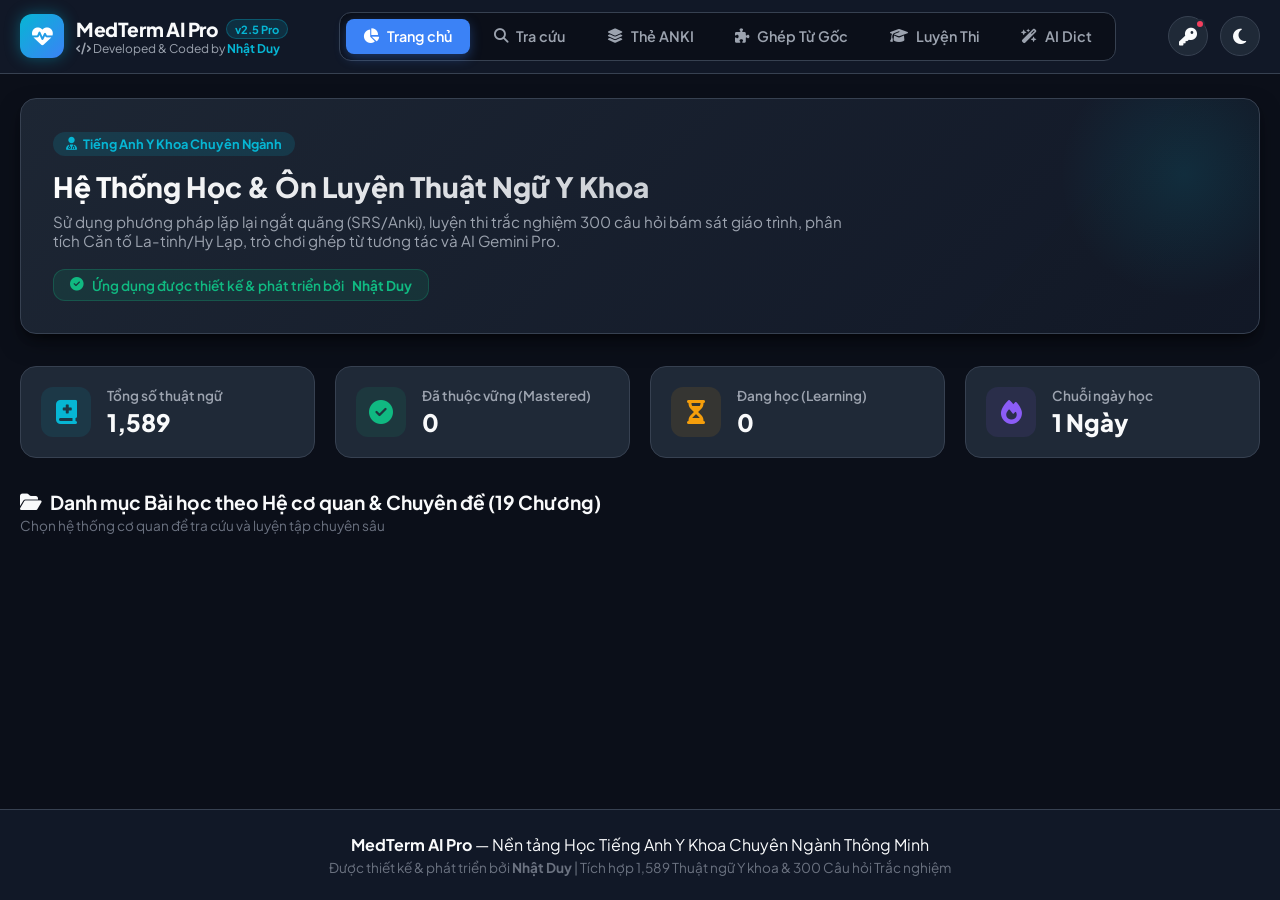
==== commit ff844cb2: "Add files via upload" ====
--- a/MedTerm_AI_Pro_App.html
+++ b/MedTerm_AI_Pro_App.html
@@ -113,6 +113,11 @@
   box-shadow: 0 0 15px rgba(6, 182, 212, 0.4);
 }
 
+.brand-title-wrap {
+  display: flex;
+  align-items: center;
+}
+
 .brand-title {
   font-weight: 800;
   font-size: 1.2rem;
@@ -226,12 +231,13 @@
   bottom: 0;
   left: 0;
   right: 0;
-  background: rgba(17, 24, 39, 0.95);
+  background: rgba(17, 24, 39, 0.98);
   backdrop-filter: blur(12px);
   border-top: 1px solid var(--border-color);
-  padding: 8px 12px;
+  padding: 8px 6px calc(8px + env(safe-area-inset-bottom, 0px)) 6px;
   justify-content: space-around;
   z-index: 1000;
+  box-shadow: 0 -5px 20px rgba(0, 0, 0, 0.5);
 }
 
 .mobile-nav-btn {
@@ -242,12 +248,14 @@
   flex-direction: column;
   align-items: center;
   gap: 3px;
-  font-size: 0.7rem;
+  font-size: 0.68rem;
   font-weight: 600;
   cursor: pointer;
+  flex: 1;
+  padding: 4px 0;
 }
 
-.mobile-nav-btn i { font-size: 1.1rem; }
+.mobile-nav-btn i { font-size: 1.15rem; }
 .mobile-nav-btn.active { color: var(--accent-cyan); }
 
 /* Main App Layout */
@@ -255,7 +263,7 @@
   max-width: 1280px;
   width: 100%;
   margin: 0 auto;
-  padding: 1.5rem 1.25rem 5rem 1.25rem;
+  padding: 1.5rem 1.25rem 3rem 1.25rem;
   flex: 1;
 }
 
@@ -526,6 +534,7 @@
   color: var(--text-primary);
   font-size: 0.9rem;
   cursor: pointer;
+  max-width: 100%;
 }
 
 .dict-list {
@@ -603,7 +612,7 @@
 
 /* SRS Flashcards */
 .srs-container {
-  max-width: 650px;
+  max-width: 680px;
   margin: 0 auto;
 }
 
@@ -612,6 +621,8 @@
   justify-content: space-between;
   align-items: center;
   margin-bottom: 1.5rem;
+  flex-wrap: wrap;
+  gap: 0.75rem;
 }
 
 .flashcard-wrapper {
@@ -670,7 +681,91 @@
 
 .rate-btn:hover { filter: brightness(1.15); transform: translateY(-2px); }
 
-/* INSANELY BEAUTIFUL ROOT MATCHING GAME STAGE */
+/* SRS Completion Card */
+.srs-complete-card {
+  background: var(--bg-card);
+  border: 1px solid var(--border-color);
+  border-radius: var(--radius-lg);
+  padding: 2.2rem 1.5rem;
+  text-align: center;
+  box-shadow: var(--shadow-main);
+}
+
+.srs-complete-title {
+  font-size: 1.5rem;
+  font-weight: 800;
+  color: var(--accent-emerald);
+  margin-bottom: 0.5rem;
+  display: flex;
+  align-items: center;
+  justify-content: center;
+  gap: 0.5rem;
+}
+
+.srs-complete-subtitle {
+  color: var(--text-secondary);
+  font-size: 0.95rem;
+  margin-bottom: 1.5rem;
+}
+
+.srs-complete-actions {
+  display: flex;
+  flex-wrap: wrap;
+  gap: 0.75rem;
+  justify-content: center;
+  margin-bottom: 1.5rem;
+}
+
+.srs-module-picker-heading {
+  font-size: 0.95rem;
+  font-weight: 700;
+  color: var(--text-primary);
+  margin: 1.5rem 0 0.8rem 0;
+  text-align: left;
+  border-top: 1px solid var(--border-color);
+  padding-top: 1.2rem;
+}
+
+.srs-module-grid {
+  display: grid;
+  grid-template-columns: repeat(auto-fill, minmax(220px, 1fr));
+  gap: 0.75rem;
+  text-align: left;
+  max-height: 280px;
+  overflow-y: auto;
+  padding-right: 4px;
+}
+
+.srs-mod-btn {
+  background: var(--bg-secondary);
+  border: 1px solid var(--border-color);
+  border-radius: var(--radius-md);
+  padding: 0.75rem 0.9rem;
+  color: var(--text-primary);
+  font-weight: 600;
+  font-size: 0.85rem;
+  cursor: pointer;
+  transition: all 0.2s ease;
+  display: flex;
+  align-items: center;
+  justify-content: space-between;
+}
+
+.srs-mod-btn:hover {
+  border-color: var(--accent-cyan);
+  background: var(--bg-card-hover);
+  color: var(--accent-cyan);
+}
+
+.srs-mod-btn span.badge-cnt {
+  font-size: 0.75rem;
+  background: rgba(6, 182, 212, 0.15);
+  color: var(--accent-cyan);
+  padding: 2px 6px;
+  border-radius: 10px;
+}
+
+/* ROOT MATCHING GAME STAGE */
 .assembly-wrapper {
   max-width: 800px;
   margin: 0 auto;
@@ -699,14 +794,36 @@
   padding: 0.75rem 1.25rem;
   border-radius: var(--radius-md);
   margin-bottom: 1.5rem;
+  flex-wrap: wrap;
+  gap: 0.75rem;
 }
 
 .score-badge {
-  font-size: 1rem;
+  font-size: 0.95rem;
   font-weight: 700;
   display: flex;
   align-items: center;
-  gap: 0.5rem;
+  gap: 0.4rem;
+}
+
+.btn-toggle-hint {
+  background: var(--bg-card);
+  border: 1px solid var(--border-color);
+  color: var(--text-primary);
+  padding: 0.5rem 0.9rem;
+  border-radius: var(--radius-sm);
+  font-weight: 600;
+  font-size: 0.85rem;
+  cursor: pointer;
+  display: flex;
+  align-items: center;
+  gap: 0.4rem;
+  transition: all 0.2s ease;
+}
+
+.btn-toggle-hint:hover {
+  border-color: var(--accent-cyan);
+  color: var(--accent-cyan);
 }
 
 .btn-refresh-game {
@@ -774,6 +891,7 @@
   display: flex;
   align-items: center;
   gap: 0.5rem;
+  border: none;
 }
 
 .part-card.prefix {
@@ -809,7 +927,315 @@
   font-weight: 800;
 }
 
-/* AI DICTIONARY SCREENSHOT EXACT MATCH */
+/* QUIZ EXAM TAB STYLING */
+.quiz-container {
+  max-width: 850px;
+  margin: 0 auto;
+}
+
+.quiz-header {
+  text-align: center;
+  margin-bottom: 1.5rem;
+}
+
+.quiz-header h2 {
+  font-size: 1.8rem;
+  font-weight: 800;
+  margin-bottom: 0.4rem;
+  background: linear-gradient(135deg, #10b981, #06b6d4);
+  -webkit-background-clip: text;
+  -webkit-text-fill-color: transparent;
+}
+
+.quiz-card {
+  background: var(--bg-card);
+  border: 1px solid var(--border-color);
+  border-radius: var(--radius-lg);
+  padding: 1.75rem;
+  box-shadow: var(--shadow-main);
+}
+
+.quiz-info-badges {
+  display: flex;
+  justify-content: center;
+  gap: 1rem;
+  flex-wrap: wrap;
+  margin-bottom: 1.5rem;
+}
+
+.quiz-badge {
+  background: rgba(6, 182, 212, 0.12);
+  color: var(--accent-cyan);
+  border: 1px solid rgba(6, 182, 212, 0.25);
+  padding: 0.4rem 0.9rem;
+  border-radius: var(--radius-full);
+  font-size: 0.85rem;
+  font-weight: 700;
+  display: flex;
+  align-items: center;
+  gap: 0.4rem;
+}
+
+.quiz-mode-selector {
+  display: grid;
+  grid-template-columns: repeat(auto-fit, minmax(260px, 1fr));
+  gap: 1rem;
+  margin: 1.5rem 0;
+}
+
+.quiz-mode-card {
+  background: var(--bg-secondary);
+  border: 2px solid var(--border-color);
+  border-radius: var(--radius-md);
+  padding: 1.25rem;
+  cursor: pointer;
+  transition: all 0.2s ease;
+  display: flex;
+  flex-direction: column;
+  gap: 0.5rem;
+}
+
+.quiz-mode-card:hover {
+  border-color: var(--accent-cyan);
+}
+
+.quiz-mode-card.selected {
+  border-color: var(--accent-cyan);
+  background: rgba(6, 182, 212, 0.12);
+}
+
+.quiz-mode-title {
+  font-weight: 800;
+  font-size: 1rem;
+  color: var(--text-primary);
+  display: flex;
+  align-items: center;
+  gap: 0.5rem;
+}
+
+.quiz-mode-desc {
+  font-size: 0.83rem;
+  color: var(--text-secondary);
+  line-height: 1.4;
+}
+
+.quiz-top-bar {
+  display: flex;
+  justify-content: space-between;
+  align-items: center;
+  background: var(--bg-secondary);
+  border: 1px solid var(--border-color);
+  padding: 0.75rem 1.25rem;
+  border-radius: var(--radius-md);
+  margin-bottom: 1.25rem;
+  font-weight: 700;
+  flex-wrap: wrap;
+  gap: 0.5rem;
+}
+
+.quiz-timer {
+  font-family: var(--font-mono);
+  font-size: 1.2rem;
+  color: var(--accent-amber);
+  display: flex;
+  align-items: center;
+  gap: 0.4rem;
+  background: rgba(245, 158, 11, 0.1);
+  padding: 0.3rem 0.8rem;
+  border-radius: var(--radius-sm);
+  border: 1px solid rgba(245, 158, 11, 0.25);
+}
+
+.quiz-timer.urgent {
+  color: var(--accent-rose);
+  background: rgba(244, 63, 94, 0.15);
+  border-color: rgba(244, 63, 94, 0.3);
+  animation: pulse 1s infinite;
+}
+
+@keyframes pulse {
+  0%, 100% { opacity: 1; }
+  50% { opacity: 0.6; }
+}
+
+.quiz-q-text {
+  font-size: 1.15rem;
+  font-weight: 700;
+  line-height: 1.5;
+  color: #fff;
+  margin-bottom: 1.25rem;
+}
+
+.quiz-options {
+  display: flex;
+  flex-direction: column;
+  gap: 0.75rem;
+  margin: 1.25rem 0;
+}
+
+.quiz-opt-btn {
+  background: var(--bg-secondary);
+  border: 1px solid var(--border-color);
+  border-radius: var(--radius-md);
+  padding: 0.9rem 1.2rem;
+  color: var(--text-primary);
+  font-size: 0.95rem;
+  font-weight: 600;
+  text-align: left;
+  cursor: pointer;
+  transition: all 0.2s ease;
+  display: flex;
+  align-items: flex-start;
+  gap: 0.75rem;
+  width: 100%;
+}
+
+.quiz-opt-btn:hover {
+  border-color: var(--accent-cyan);
+  background: var(--bg-card-hover);
+}
+
+.quiz-opt-btn.selected {
+  border-color: var(--accent-blue);
+  background: rgba(59, 130, 246, 0.2);
+}
+
+.quiz-opt-btn.correct {
+  border-color: var(--accent-emerald) !important;
+  background: rgba(16, 185, 129, 0.25) !important;
+  color: #fff !important;
+}
+
+.quiz-opt-btn.wrong {
+  border-color: var(--accent-rose) !important;
+  background: rgba(244, 63, 94, 0.25) !important;
+  color: #fff !important;
+}
+
+.quiz-opt-key {
+  width: 28px;
+  height: 28px;
+  border-radius: 50%;
+  background: rgba(255, 255, 255, 0.1);
+  display: flex;
+  align-items: center;
+  justify-content: center;
+  font-weight: 800;
+  font-size: 0.85rem;
+  flex-shrink: 0;
+  margin-top: 1px;
+}
+
+.quiz-explanation-box {
+  background: rgba(16, 185, 129, 0.1);
+  border: 1px solid rgba(16, 185, 129, 0.3);
+  border-radius: var(--radius-md);
+  padding: 1rem 1.25rem;
+  margin-top: 1.25rem;
+  font-size: 0.9rem;
+  line-height: 1.5;
+  color: #e5e7eb;
+}
+
+.quiz-nav-bar {
+  display: flex;
+  justify-content: space-between;
+  align-items: center;
+  margin-top: 1.5rem;
+  gap: 0.75rem;
+}
+
+.quiz-palette {
+  display: grid;
+  grid-template-columns: repeat(10, 1fr);
+  gap: 0.4rem;
+  margin-top: 1.5rem;
+  padding-top: 1.2rem;
+  border-top: 1px solid var(--border-color);
+}
+
+.quiz-num-btn {
+  padding: 0.45rem 0;
+  background: var(--bg-secondary);
+  border: 1px solid var(--border-color);
+  border-radius: var(--radius-sm);
+  color: var(--text-primary);
+  font-weight: 700;
+  font-size: 0.8rem;
+  cursor: pointer;
+  text-align: center;
+}
+
+.quiz-num-btn.answered {
+  background: var(--accent-blue);
+  color: #fff;
+  border-color: var(--accent-blue);
+}
+
+.quiz-num-btn.current {
+  border-color: var(--accent-cyan);
+  box-shadow: 0 0 0 2px var(--accent-cyan);
+}
+
+.quiz-num-btn.correct-num {
+  background: var(--accent-emerald) !important;
+  color: #fff !important;
+  border-color: var(--accent-emerald) !important;
+}
+
+.quiz-num-btn.wrong-num {
+  background: var(--accent-rose) !important;
+  color: #fff !important;
+  border-color: var(--accent-rose) !important;
+}
+
+.quiz-result-score {
+  text-align: center;
+  padding: 1.5rem 0;
+}
+
+.score-circle {
+  width: 130px;
+  height: 130px;
+  border-radius: 50%;
+  background: var(--gradient-glow);
+  display: flex;
+  flex-direction: column;
+  align-items: center;
+  justify-content: center;
+  margin: 0 auto 1rem auto;
+  box-shadow: 0 0 25px rgba(6, 182, 212, 0.4);
+}
+
+.score-circle .big-val {
+  font-size: 2.2rem;
+  font-weight: 800;
+  color: #fff;
+}
+
+.score-circle .percent {
+  font-size: 0.85rem;
+  font-weight: 700;
+  color: rgba(255, 255, 255, 0.9);
+}
+
+.quiz-review-item {
+  background: var(--bg-secondary);
+  border: 1px solid var(--border-color);
+  border-radius: var(--radius-md);
+  padding: 1.2rem;
+  margin-bottom: 1rem;
+}
+
+.quiz-review-item.is-correct {
+  border-left: 4px solid var(--accent-emerald);
+}
+
+.quiz-review-item.is-wrong {
+  border-left: 4px solid var(--accent-rose);
+}
+
+/* AI DICTIONARY */
 .ai-dict-container {
   max-width: 800px;
   margin: 0 auto;
@@ -938,11 +1364,14 @@
 }
 
 @media (max-width: 768px) {
-  .desktop-nav { display: none; }
-  .mobile-nav { display: flex; }
-  .app-main { padding-bottom: 5rem; }
+  .desktop-nav { display: none !important; }
+  .mobile-nav { display: flex !important; }
+  .app-main { padding-bottom: 6rem !important; }
+  footer { margin-bottom: 4.5rem !important; padding-bottom: 1.5rem !important; }
   .hero-banner { padding: 1.25rem; }
   .hero-left h2 { font-size: 1.3rem; }
+  .quiz-palette { grid-template-columns: repeat(5, 1fr); }
+  .srs-controls { grid-template-columns: repeat(2, 1fr); }
 }
 
 </style>
@@ -957,7 +1386,7 @@
         <div class="brand-info">
           <div class="brand-title-wrap">
             <span class="brand-title">MedTerm AI Pro</span>
-            <span class="brand-badge">v2.0 SRS</span>
+            <span class="brand-badge">v2.5 Pro</span>
           </div>
           <span class="author-credit"><i class="fa-solid fa-code"></i> Developed & Coded by <strong>Nhật Duy</strong></span>
         </div>
@@ -968,7 +1397,8 @@
         <button class="nav-btn" data-tab="tab-dictionary"><i class="fa-solid fa-magnifying-glass"></i> Tra cứu</button>
         <button class="nav-btn" data-tab="tab-flashcards"><i class="fa-solid fa-layer-group"></i> Thẻ ANKI</button>
         <button class="nav-btn" data-tab="tab-root-match"><i class="fa-solid fa-puzzle-piece"></i> Ghép Từ Gốc</button>
-        <button class="nav-btn" data-tab="tab-ai-dict"><i class="fa-solid fa-wand-magic-sparkles"></i> AI Dictionary</button>
+        <button class="nav-btn" data-tab="tab-quiz"><i class="fa-solid fa-graduation-cap"></i> Luyện Thi</button>
+        <button class="nav-btn" data-tab="tab-ai-dict"><i class="fa-solid fa-wand-magic-sparkles"></i> AI Dict</button>
       </nav>
 
       <div class="header-actions">
@@ -989,10 +1419,10 @@
       <div class="hero-banner">
         <div class="hero-left">
           <span class="hero-tag"><i class="fa-solid fa-user-doctor"></i> Tiếng Anh Y Khoa Chuyên Ngành</span>
-          <h2>Hệ Thống Học & Ghi Nhớ Thuật Ngữ Y Khoa</h2>
-          <p>Sử dụng phương pháp lặp lại ngắt quãng (SRS/Anki), phân tích Căn tố La-tinh/Hy Lạp, trò chơi ghép từ tương tác và AI Gemini Pro.</p>
+          <h2>Hệ Thống Học & Ôn Luyện Thuật Ngữ Y Khoa</h2>
+          <p>Sử dụng phương pháp lặp lại ngắt quãng (SRS/Anki), luyện thi trắc nghiệm 300 câu hỏi bám sát giáo trình, phân tích Căn tố La-tinh/Hy Lạp, trò chơi ghép từ tương tác và AI Gemini Pro.</p>
           <div class="hero-author-badge">
-            <i class="fa-solid fa-circle-check"></i> Ứng dụng được thiết kế & lập trình độc quyền bởi <strong>Nhật Duy</strong>
+            <i class="fa-solid fa-circle-check"></i> Ứng dụng được thiết kế & phát triển bởi <strong>Nhật Duy</strong>
           </div>
         </div>
       </div>
@@ -1002,7 +1432,7 @@
           <div class="stat-icon"><i class="fa-solid fa-book-medical"></i></div>
           <div class="stat-info">
             <h4>Tổng số thuật ngữ</h4>
-            <div class="value" id="stat-total">1,342</div>
+            <div class="value" id="stat-total">1,589</div>
           </div>
         </div>
 
@@ -1033,7 +1463,7 @@
 
       <div class="module-selector-section">
         <div class="section-title">
-          <h3><i class="fa-solid fa-folder-open"></i> Danh mục Bài học theo Hệ cơ quan & Chuyên đề</h3>
+          <h3><i class="fa-solid fa-folder-open"></i> Danh mục Bài học theo Hệ cơ quan & Chuyên đề (19 Chương)</h3>
           <small>Chọn hệ thống cơ quan để tra cứu và luyện tập chuyên sâu</small>
         </div>
         <div class="module-grid" id="module-grid">
@@ -1068,7 +1498,7 @@
     <section id="tab-flashcards" class="tab-content">
       <div class="srs-container">
         <div class="srs-top-bar">
-          <div class="srs-title"><i class="fa-solid fa-brain"></i> Thẻ Thẻ ANKI (Lặp lại ngắt quãng - SM-2)</div>
+          <div class="srs-title" style="font-weight:800; font-size:1.1rem;"><i class="fa-solid fa-brain"></i> Thẻ ANKI (Lặp lại ngắt quãng)</div>
           <select id="srs-module-select" class="custom-select">
             <option value="all">Tất cả bài học</option>
           </select>
@@ -1099,7 +1529,7 @@
       </div>
     </section>
 
-    <!-- TAB 4: GHÉP TỪ GỐC VÀ BÀI TẬP (INSANELY BEAUTIFUL ROOT MATCHING UI) -->
+    <!-- TAB 4: GHÉP TỪ GỐC -->
     <section id="tab-root-match" class="tab-content">
       <div class="assembly-wrapper">
         <div class="assembly-header">
@@ -1108,8 +1538,13 @@
         </div>
 
         <div class="game-score-bar">
-          <div class="score-badge"><i class="fa-solid fa-star"></i> Điểm: <strong id="game-score">0</strong></div>
-          <div class="score-badge"><i class="fa-solid fa-fire"></i> Chuỗi: <strong id="game-combo">0</strong></div>
+          <div class="score-badge"><i class="fa-solid fa-star" style="color:var(--accent-amber);"></i> Điểm: <strong id="game-score">0</strong></div>
+          <div class="score-badge"><i class="fa-solid fa-fire" style="color:var(--accent-rose);"></i> Chuỗi: <strong id="game-combo">0</strong></div>
+          
+          <button class="btn-toggle-hint" id="btn-toggle-hints">
+            <i class="fa-solid fa-eye"></i> Bản dịch: <strong>Bật</strong>
+          </button>
+
           <button class="btn-refresh-game" onclick="startRootMatchGame()"><i class="fa-solid fa-rotate-right"></i> Đổi câu hỏi</button>
         </div>
 
@@ -1119,12 +1554,77 @@
       </div>
     </section>
 
-    <!-- TAB 5: AI DICTIONARY (MATCHES ATTACHED SCREENSHOT) -->
+    <!-- TAB 5: LUYỆN THI TRẮC NGHIỆM (300 CÂU HỎI) -->
+    <section id="tab-quiz" class="tab-content">
+      <div class="quiz-container">
+
+        <!-- Quiz Screen 1: Start & Config -->
+        <div id="quiz-start-screen" class="quiz-card">
+          <div class="quiz-header">
+            <h2><i class="fa-solid fa-graduation-cap"></i> Luyện Thi Trắc Nghiệm Tiếng Anh Y Khoa</h2>
+            <p>Ngân hàng 300 câu hỏi chuẩn hóa từ giáo trình & bộ đề thi Y khoa chuyên ngành.</p>
+          </div>
+
+          <div class="quiz-info-badges">
+            <span class="quiz-badge"><i class="fa-solid fa-shuffle"></i> 30 Câu hỏi ngẫu nhiên</span>
+            <span class="quiz-badge"><i class="fa-solid fa-clock"></i> Thời gian: 15 phút</span>
+            <span class="quiz-badge"><i class="fa-solid fa-retweet"></i> Đáo hoán vị trí phương án</span>
+          </div>
+
+          <div style="margin: 1.5rem 0;">
+            <label style="font-weight:700; font-size:1rem; color:var(--text-primary); display:block; margin-bottom:0.8rem;">
+              <i class="fa-solid fa-sliders"></i> Chọn chế độ hiển thị kết quả:
+            </label>
+
+            <div class="quiz-mode-selector">
+              <div class="quiz-mode-card selected" data-mode="end_feedback">
+                <div class="quiz-mode-title">
+                  <i class="fa-solid fa-flag-checkered"></i> Nộp bài xong mới biết điểm
+                </div>
+                <div class="quiz-mode-desc">
+                  Làm hết 30 câu trong 15 phút, bấm Nộp bài để xem tổng điểm số, thống kê và bảng lời giải chi tiết. Giống môi trường thi thật!
+                </div>
+              </div>
+
+              <div class="quiz-mode-card" data-mode="instant_feedback">
+                <div class="quiz-mode-title">
+                  <i class="fa-solid fa-bolt"></i> Tức thì - Câu nào biết kết quả câu đó
+                </div>
+                <div class="quiz-mode-desc">
+                  Hiển thị ngay lập tức đáp án Đúng/Sai và giải thích Y khoa ngay sau khi bạn chọn phương án. Thích hợp để ôn luyện kiến thức!
+                </div>
+              </div>
+            </div>
+          </div>
+
+          <div style="text-align:center; margin-top:2rem;">
+            <button class="btn-primary" id="btn-start-quiz" style="padding:0.9rem 2.5rem; font-size:1.1rem; max-width:320px; border-radius:var(--radius-md);">
+              <i class="fa-solid fa-play"></i> Bắt Đầu Làm Bài Thi
+            </button>
+          </div>
+        </div>
+
+        <!-- Quiz Screen 2: Active Exam -->
+        <div id="quiz-exam-screen" style="display:none;">
+          <div id="quiz-active-question-card" class="quiz-card">
+            <!-- Rendered dynamically -->
+          </div>
+        </div>
+
+        <!-- Quiz Screen 3: Results -->
+        <div id="quiz-result-screen" style="display:none;">
+          <!-- Rendered dynamically -->
+        </div>
+
+      </div>
+    </section>
+
+    <!-- TAB 6: AI DICTIONARY -->
     <section id="tab-ai-dict" class="tab-content">
       <div class="ai-dict-container">
         <div class="ai-dict-header">
           <h2><span class="brand-blue">AI</span> Dictionary</h2>
-          <p>Tra cứu thông minh các thuật ngữ y khoa chuyên ngành được hỗ trợ bởi AI.</p>
+          <p>Tra cứu thông minh các thuật ngữ y khoa chuyên ngành được hỗ trợ bởi AI Gemini.</p>
         </div>
 
         <div class="ai-search-bar">
@@ -1154,6 +1654,9 @@
     <button class="mobile-nav-btn" data-tab="tab-root-match">
       <i class="fa-solid fa-puzzle-piece"></i><span>Ghép từ</span>
     </button>
+    <button class="mobile-nav-btn" data-tab="tab-quiz">
+      <i class="fa-solid fa-graduation-cap"></i><span>Luyện thi</span>
+    </button>
     <button class="mobile-nav-btn" data-tab="tab-ai-dict">
       <i class="fa-solid fa-wand-magic-sparkles"></i><span>AI Dict</span>
     </button>
@@ -1163,7 +1666,9 @@
   <footer>
     <div class="footer-container">
       <p><b>MedTerm AI Pro</b> — Nền tảng Học Tiếng Anh Y Khoa Chuyên Ngành Thông Minh</p>
-      <p style="font-size:0.85rem; color:var(--text-muted);">Được lập trình & phát triển bởi <strong>Nhật Duy</strong> | Tích hợp 1,342 thuật ngữ Y khoa</p>
+      <p style="font-size:0.85rem; color:var(--text-muted); margin-top:4px;">
+        Được thiết kế & phát triển bởi <strong>Nhật Duy</strong> | Tích hợp 1,589 Thuật ngữ Y khoa & 300 Câu hỏi Trắc nghiệm
+      </p>
     </div>
   </footer>
 
@@ -1192,11 +1697,10 @@
           <label for="input-model-name"><i class="fa-solid fa-microchip"></i> Tên Model Gemini (Tự điền/Chọn):</label>
           <input type="text" id="input-model-name" list="model-suggestions" placeholder="gemini-2.5-flash" value="gemini-2.5-flash">
           <datalist id="model-suggestions">
-            <option value="gemini-2.5-flash">gemini-2.5-flash (Khuyên dùng - Nhanh & Chính xác)</option>
+            <option value="gemini-2.5-flash">gemini-2.5-flash (Khuyên dùng)</option>
             <option value="gemini-1.5-flash">gemini-1.5-flash</option>
             <option value="gemini-2.0-flash">gemini-2.0-flash</option>
             <option value="gemini-1.5-pro">gemini-1.5-pro</option>
-            <option value="gemini-flash">gemini-flash</option>
           </datalist>
           <small style="color:var(--text-muted); font-size:0.8rem; display:block; margin-top:4px;">Bạn có thể gõ bất kỳ tên Model nào (ví dụ: gemini-2.5-flash, gemini-flash...).</small>
         </div>
@@ -1222,7 +1726,6 @@
     </div>
   </div>
 
-  
   <script>
 const MEDICAL_DATA = {
   "modules": [
@@ -1277,6 +1780,30 @@
     [
       "sinh_san_nu",
       "3.6. Hệ sinh sản nữ (Female Reproductive)"
+    ],
+    [
+      "izone_suc_khoe",
+      "4.1. Từ vựng Sức khỏe & Triệu chứng (IZONE)"
+    ],
+    [
+      "izone_benh_ly",
+      "4.2. Các loại Bệnh phổ biến (IZONE)"
+    ],
+    [
+      "izone_chuyen_khoa",
+      "4.3. Bác sĩ & Chuyên khoa (IZONE)"
+    ],
+    [
+      "izone_benh_vien",
+      "4.4. Bệnh viện & Phòng khoa (IZONE)"
+    ],
+    [
+      "izone_thuoc_thiet_bi",
+      "4.5. Thuốc & Dụng cụ Y tế (IZONE)"
+    ],
+    [
+      "izone_viet_tat_thu_y",
+      "4.6. Từ viết tắt & Thú y (IZONE)"
     ]
   ],
   "terms": [
@@ -13357,9 +13884,9735 @@
       "note": "muscule tissue (mô cơ) [143, 145]",
       "module": "tong_quan",
       "module_name": "3.1. Tổng quan cơ thể người (Human Body)"
+    },
+    {
+      "id": "t_1343",
+      "term": "Health",
+      "phonetic": "/helθ/",
+      "vietnamese": "Sức khỏe",
+      "note": "Từ vựng Tiếng Anh Y Khoa (IZONE)",
+      "module": "izone_suc_khoe",
+      "module_name": "4.1. Từ vựng Sức khỏe & Triệu chứng (IZONE)"
+    },
+    {
+      "id": "t_1344",
+      "term": "Health Insurance",
+      "phonetic": "/helθ ɪnˈʃʊə.rəns/",
+      "vietnamese": "Bảo hiểm y tế",
+      "note": "Từ vựng Tiếng Anh Y Khoa (IZONE)",
+      "module": "izone_suc_khoe",
+      "module_name": "4.1. Từ vựng Sức khỏe & Triệu chứng (IZONE)"
+    },
+    {
+      "id": "t_1345",
+      "term": "Wellness",
+      "phonetic": "/ˈwel.nəs/",
+      "vietnamese": "Tình trạng khỏe mạnh (thể chất và tinh thần)",
+      "note": "Từ vựng Tiếng Anh Y Khoa (IZONE)",
+      "module": "izone_suc_khoe",
+      "module_name": "4.1. Từ vựng Sức khỏe & Triệu chứng (IZONE)"
+    },
+    {
+      "id": "t_1346",
+      "term": "Illness / Sickness",
+      "phonetic": "/ˈɪl.nəs/ /ˈsɪk.nəs/",
+      "vietnamese": "Bệnh tật, sự ốm đau",
+      "note": "Từ vựng Tiếng Anh Y Khoa (IZONE)",
+      "module": "izone_suc_khoe",
+      "module_name": "4.1. Từ vựng Sức khỏe & Triệu chứng (IZONE)"
+    },
+    {
+      "id": "t_1347",
+      "term": "Disease",
+      "phonetic": "/dɪˈziːz/",
+      "vietnamese": "Bệnh (một tình trạng y tế cụ thể)",
+      "note": "Từ vựng Tiếng Anh Y Khoa (IZONE)",
+      "module": "izone_suc_khoe",
+      "module_name": "4.1. Từ vựng Sức khỏe & Triệu chứng (IZONE)"
+    },
+    {
+      "id": "t_1348",
+      "term": "Symptom",
+      "phonetic": "/ˈsɪmp.təm/",
+      "vietnamese": "Triệu chứng",
+      "note": "Từ vựng Tiếng Anh Y Khoa (IZONE)",
+      "module": "izone_suc_khoe",
+      "module_name": "4.1. Từ vựng Sức khỏe & Triệu chứng (IZONE)"
+    },
+    {
+      "id": "t_1349",
+      "term": "Pain",
+      "phonetic": "/peɪn/",
+      "vietnamese": "Cơn đau, sự đau đớn",
+      "note": "Từ vựng Tiếng Anh Y Khoa (IZONE)",
+      "module": "izone_suc_khoe",
+      "module_name": "4.1. Từ vựng Sức khỏe & Triệu chứng (IZONE)"
+    },
+    {
+      "id": "t_1350",
+      "term": "Injury",
+      "phonetic": "/ˈɪn.dʒər.i/",
+      "vietnamese": "Vết thương, chấn thương",
+      "note": "Từ vựng Tiếng Anh Y Khoa (IZONE)",
+      "module": "izone_suc_khoe",
+      "module_name": "4.1. Từ vựng Sức khỏe & Triệu chứng (IZONE)"
+    },
+    {
+      "id": "t_1351",
+      "term": "Diagnosis",
+      "phonetic": "/ˌdaɪ.əɡˈnoʊ.sɪs/",
+      "vietnamese": "Sự chẩn đoán",
+      "note": "Từ vựng Tiếng Anh Y Khoa (IZONE)",
+      "module": "izone_suc_khoe",
+      "module_name": "4.1. Từ vựng Sức khỏe & Triệu chứng (IZONE)"
+    },
+    {
+      "id": "t_1352",
+      "term": "Treatment",
+      "phonetic": "/ˈtriːt.mənt/",
+      "vietnamese": "Sự điều trị, liệu pháp",
+      "note": "Từ vựng Tiếng Anh Y Khoa (IZONE)",
+      "module": "izone_suc_khoe",
+      "module_name": "4.1. Từ vựng Sức khỏe & Triệu chứng (IZONE)"
+    },
+    {
+      "id": "t_1353",
+      "term": "Cure",
+      "phonetic": "/kjʊər/",
+      "vietnamese": "Sự chữa khỏi bệnh, phương thuốc",
+      "note": "Từ vựng Tiếng Anh Y Khoa (IZONE)",
+      "module": "izone_suc_khoe",
+      "module_name": "4.1. Từ vựng Sức khỏe & Triệu chứng (IZONE)"
+    },
+    {
+      "id": "t_1354",
+      "term": "Recovery",
+      "phonetic": "/rɪˈkʌv.ər.i/",
+      "vietnamese": "Sự hồi phục",
+      "note": "Từ vựng Tiếng Anh Y Khoa (IZONE)",
+      "module": "izone_suc_khoe",
+      "module_name": "4.1. Từ vựng Sức khỏe & Triệu chứng (IZONE)"
+    },
+    {
+      "id": "t_1355",
+      "term": "Prevention",
+      "phonetic": "/prɪˈven.ʃən/",
+      "vietnamese": "Sự phòng ngừa, phòng bệnh",
+      "note": "Từ vựng Tiếng Anh Y Khoa (IZONE)",
+      "module": "izone_suc_khoe",
+      "module_name": "4.1. Từ vựng Sức khỏe & Triệu chứng (IZONE)"
+    },
+    {
+      "id": "t_1356",
+      "term": "Medicine / Medication",
+      "phonetic": "/ˈmed.sən/ /ˌmed.ɪˈkeɪ.ʃən/",
+      "vietnamese": "Thuốc, dược phẩm",
+      "note": "Từ vựng Tiếng Anh Y Khoa (IZONE)",
+      "module": "izone_suc_khoe",
+      "module_name": "4.1. Từ vựng Sức khỏe & Triệu chứng (IZONE)"
+    },
+    {
+      "id": "t_1357",
+      "term": "Prescription",
+      "phonetic": "/prɪˈskrɪp.ʃən/",
+      "vietnamese": "Đơn thuốc",
+      "note": "Từ vựng Tiếng Anh Y Khoa (IZONE)",
+      "module": "izone_suc_khoe",
+      "module_name": "4.1. Từ vựng Sức khỏe & Triệu chứng (IZONE)"
+    },
+    {
+      "id": "t_1358",
+      "term": "Vaccination",
+      "phonetic": "/ˌvæk.sɪˈneɪ.ʃən/",
+      "vietnamese": "Sự tiêm chủng",
+      "note": "Từ vựng Tiếng Anh Y Khoa (IZONE)",
+      "module": "izone_suc_khoe",
+      "module_name": "4.1. Từ vựng Sức khỏe & Triệu chứng (IZONE)"
+    },
+    {
+      "id": "t_1359",
+      "term": "Check-up",
+      "phonetic": "/ˈtʃek.ʌp/",
+      "vietnamese": "Việc khám sức khỏe (định kỳ, tổng quát)",
+      "note": "Từ vựng Tiếng Anh Y Khoa (IZONE)",
+      "module": "izone_suc_khoe",
+      "module_name": "4.1. Từ vựng Sức khỏe & Triệu chứng (IZONE)"
+    },
+    {
+      "id": "t_1360",
+      "term": "Hygiene",
+      "phonetic": "/ˈhaɪ.dʒiːn/",
+      "vietnamese": "Vệ sinh",
+      "note": "Từ vựng Tiếng Anh Y Khoa (IZONE)",
+      "module": "izone_suc_khoe",
+      "module_name": "4.1. Từ vựng Sức khỏe & Triệu chứng (IZONE)"
+    },
+    {
+      "id": "t_1361",
+      "term": "Nutrition",
+      "phonetic": "/njuːˈtrɪʃ.ən/",
+      "vietnamese": "Dinh dưỡng",
+      "note": "Từ vựng Tiếng Anh Y Khoa (IZONE)",
+      "module": "izone_suc_khoe",
+      "module_name": "4.1. Từ vựng Sức khỏe & Triệu chứng (IZONE)"
+    },
+    {
+      "id": "t_1362",
+      "term": "Diet",
+      "phonetic": "/ˈdaɪ.ət/",
+      "vietnamese": "Chế độ ăn uống",
+      "note": "Từ vựng Tiếng Anh Y Khoa (IZONE)",
+      "module": "izone_suc_khoe",
+      "module_name": "4.1. Từ vựng Sức khỏe & Triệu chứng (IZONE)"
+    },
+    {
+      "id": "t_1363",
+      "term": "Exercise",
+      "phonetic": "/ˈek.sə.saɪz/",
+      "vietnamese": "Việc tập thể dục",
+      "note": "Từ vựng Tiếng Anh Y Khoa (IZONE)",
+      "module": "izone_suc_khoe",
+      "module_name": "4.1. Từ vựng Sức khỏe & Triệu chứng (IZONE)"
+    },
+    {
+      "id": "t_1364",
+      "term": "Emergency",
+      "phonetic": "/ɪˈmɜː.dʒən.si/",
+      "vietnamese": "Tình trạng khẩn cấp",
+      "note": "Từ vựng Tiếng Anh Y Khoa (IZONE)",
+      "module": "izone_suc_khoe",
+      "module_name": "4.1. Từ vựng Sức khỏe & Triệu chứng (IZONE)"
+    },
+    {
+      "id": "t_1365",
+      "term": "Chronic",
+      "phonetic": "/ˈkrɒn.ɪk/",
+      "vietnamese": "Mãn tính (bệnh kéo dài)",
+      "note": "Từ vựng Tiếng Anh Y Khoa (IZONE)",
+      "module": "izone_suc_khoe",
+      "module_name": "4.1. Từ vựng Sức khỏe & Triệu chứng (IZONE)"
+    },
+    {
+      "id": "t_1366",
+      "term": "Acute",
+      "phonetic": "/əˈkjuːt/",
+      "vietnamese": "Cấp tính (bệnh ngắn và nặng)",
+      "note": "Từ vựng Tiếng Anh Y Khoa (IZONE)",
+      "module": "izone_suc_khoe",
+      "module_name": "4.1. Từ vựng Sức khỏe & Triệu chứng (IZONE)"
+    },
+    {
+      "id": "t_1367",
+      "term": "Contagious / Infectious",
+      "phonetic": "/kənˈteɪ.dʒəs/ /ɪnˈfek.ʃəs/",
+      "vietnamese": "Dễ lây lan, truyền nhiễm",
+      "note": "Từ vựng Tiếng Anh Y Khoa (IZONE)",
+      "module": "izone_suc_khoe",
+      "module_name": "4.1. Từ vựng Sức khỏe & Triệu chứng (IZONE)"
+    },
+    {
+      "id": "t_1368",
+      "term": "Headache",
+      "phonetic": "/ˈhed.eɪk/",
+      "vietnamese": "Đau đầu",
+      "note": "Từ vựng Tiếng Anh Y Khoa (IZONE)",
+      "module": "izone_suc_khoe",
+      "module_name": "4.1. Từ vựng Sức khỏe & Triệu chứng (IZONE)"
+    },
+    {
+      "id": "t_1369",
+      "term": "Stomachache",
+      "phonetic": "/ˈstʌm.ək.eɪk/",
+      "vietnamese": "Đau bụng, đau dạ dày",
+      "note": "Từ vựng Tiếng Anh Y Khoa (IZONE)",
+      "module": "izone_suc_khoe",
+      "module_name": "4.1. Từ vựng Sức khỏe & Triệu chứng (IZONE)"
+    },
+    {
+      "id": "t_1370",
+      "term": "Backache",
+      "phonetic": "/ˈbæk.eɪk/",
+      "vietnamese": "Đau lưng",
+      "note": "Từ vựng Tiếng Anh Y Khoa (IZONE)",
+      "module": "izone_suc_khoe",
+      "module_name": "4.1. Từ vựng Sức khỏe & Triệu chứng (IZONE)"
+    },
+    {
+      "id": "t_1371",
+      "term": "Toothache",
+      "phonetic": "/ˈtuːθ.eɪk/",
+      "vietnamese": "Đau răng",
+      "note": "Từ vựng Tiếng Anh Y Khoa (IZONE)",
+      "module": "izone_suc_khoe",
+      "module_name": "4.1. Từ vựng Sức khỏe & Triệu chứng (IZONE)"
+    },
+    {
+      "id": "t_1372",
+      "term": "Sore throat",
+      "phonetic": "/sɔːr θroʊt/",
+      "vietnamese": "Đau họng, viêm họng",
+      "note": "Từ vựng Tiếng Anh Y Khoa (IZONE)",
+      "module": "izone_suc_khoe",
+      "module_name": "4.1. Từ vựng Sức khỏe & Triệu chứng (IZONE)"
+    },
+    {
+      "id": "t_1373",
+      "term": "Fever / Temperature",
+      "phonetic": "/ˈfiː.vər/ /ˈtem.prə.tʃər/",
+      "vietnamese": "Sốt / Thân nhiệt cao",
+      "note": "Từ vựng Tiếng Anh Y Khoa (IZONE)",
+      "module": "izone_suc_khoe",
+      "module_name": "4.1. Từ vựng Sức khỏe & Triệu chứng (IZONE)"
+    },
+    {
+      "id": "t_1374",
+      "term": "Cough",
+      "phonetic": "/kɒf/",
+      "vietnamese": "Ho",
+      "note": "Từ vựng Tiếng Anh Y Khoa (IZONE)",
+      "module": "izone_suc_khoe",
+      "module_name": "4.1. Từ vựng Sức khỏe & Triệu chứng (IZONE)"
+    },
+    {
+      "id": "t_1375",
+      "term": "Sneeze",
+      "phonetic": "/sniːz/",
+      "vietnamese": "Hắt hơi",
+      "note": "Từ vựng Tiếng Anh Y Khoa (IZONE)",
+      "module": "izone_suc_khoe",
+      "module_name": "4.1. Từ vựng Sức khỏe & Triệu chứng (IZONE)"
+    },
+    {
+      "id": "t_1376",
+      "term": "Runny nose",
+      "phonetic": "/ˈrʌn.i noʊz/",
+      "vietnamese": "Sổ mũi, chảy nước mũi",
+      "note": "Từ vựng Tiếng Anh Y Khoa (IZONE)",
+      "module": "izone_suc_khoe",
+      "module_name": "4.1. Từ vựng Sức khỏe & Triệu chứng (IZONE)"
+    },
+    {
+      "id": "t_1377",
+      "term": "Congestion / Stuffy nose",
+      "phonetic": "/kənˈdʒes.tʃən/ /ˌstʌf.i ˈnoʊz/",
+      "vietnamese": "Nghẹt mũi",
+      "note": "Từ vựng Tiếng Anh Y Khoa (IZONE)",
+      "module": "izone_suc_khoe",
+      "module_name": "4.1. Từ vựng Sức khỏe & Triệu chứng (IZONE)"
+    },
+    {
+      "id": "t_1378",
+      "term": "Dizziness",
+      "phonetic": "/ˈdɪz.i.nəs/",
+      "vietnamese": "Chóng mặt, hoa mắt",
+      "note": "Từ vựng Tiếng Anh Y Khoa (IZONE)",
+      "module": "izone_suc_khoe",
+      "module_name": "4.1. Từ vựng Sức khỏe & Triệu chứng (IZONE)"
+    },
+    {
+      "id": "t_1379",
+      "term": "Vomit / Throw up",
+      "phonetic": "/ˈvɒm.ɪt/ /θroʊ ʌp/",
+      "vietnamese": "Nôn, ói",
+      "note": "Từ vựng Tiếng Anh Y Khoa (IZONE)",
+      "module": "izone_suc_khoe",
+      "module_name": "4.1. Từ vựng Sức khỏe & Triệu chứng (IZONE)"
+    },
+    {
+      "id": "t_1380",
+      "term": "Constipation",
+      "phonetic": "/ˌkɒn.stɪˈpeɪ.ʃən/",
+      "vietnamese": "Táo bón",
+      "note": "Từ vựng Tiếng Anh Y Khoa (IZONE)",
+      "module": "izone_suc_khoe",
+      "module_name": "4.1. Từ vựng Sức khỏe & Triệu chứng (IZONE)"
+    },
+    {
+      "id": "t_1381",
+      "term": "Fatigue / Exhaustion",
+      "phonetic": "/fəˈtiːɡ/ /ɪɡˈzɔːs.tʃən/",
+      "vietnamese": "Mệt mỏi, kiệt sức",
+      "note": "Từ vựng Tiếng Anh Y Khoa (IZONE)",
+      "module": "izone_suc_khoe",
+      "module_name": "4.1. Từ vựng Sức khỏe & Triệu chứng (IZONE)"
+    },
+    {
+      "id": "t_1382",
+      "term": "Rash",
+      "phonetic": "/ræʃ/",
+      "vietnamese": "Phát ban, nổi mẩn",
+      "note": "Từ vựng Tiếng Anh Y Khoa (IZONE)",
+      "module": "izone_suc_khoe",
+      "module_name": "4.1. Từ vựng Sức khỏe & Triệu chứng (IZONE)"
+    },
+    {
+      "id": "t_1383",
+      "term": "Itch",
+      "phonetic": "/ɪtʃ/",
+      "vietnamese": "Ngứa",
+      "note": "Từ vựng Tiếng Anh Y Khoa (IZONE)",
+      "module": "izone_suc_khoe",
+      "module_name": "4.1. Từ vựng Sức khỏe & Triệu chứng (IZONE)"
+    },
+    {
+      "id": "t_1384",
+      "term": "Swelling",
+      "phonetic": "/ˈswel.ɪŋ/",
+      "vietnamese": "Sưng tấy, phù nề",
+      "note": "Từ vựng Tiếng Anh Y Khoa (IZONE)",
+      "module": "izone_suc_khoe",
+      "module_name": "4.1. Từ vựng Sức khỏe & Triệu chứng (IZONE)"
+    },
+    {
+      "id": "t_1385",
+      "term": "Chills",
+      "phonetic": "/tʃɪlz/",
+      "vietnamese": "Ớn lạnh, rùng mình",
+      "note": "Từ vựng Tiếng Anh Y Khoa (IZONE)",
+      "module": "izone_suc_khoe",
+      "module_name": "4.1. Từ vựng Sức khỏe & Triệu chứng (IZONE)"
+    },
+    {
+      "id": "t_1386",
+      "term": "Shortness of breath",
+      "phonetic": "/ˌʃɔːt.nəs əv ˈbreθ/",
+      "vietnamese": "Khó thở, hụt hơi",
+      "note": "Từ vựng Tiếng Anh Y Khoa (IZONE)",
+      "module": "izone_suc_khoe",
+      "module_name": "4.1. Từ vựng Sức khỏe & Triệu chứng (IZONE)"
+    },
+    {
+      "id": "t_1387",
+      "term": "Muscle ache",
+      "phonetic": "/ˈmʌs.əl eɪk/",
+      "vietnamese": "Đau cơ",
+      "note": "Từ vựng Tiếng Anh Y Khoa (IZONE)",
+      "module": "izone_suc_khoe",
+      "module_name": "4.1. Từ vựng Sức khỏe & Triệu chứng (IZONE)"
+    },
+    {
+      "id": "t_1388",
+      "term": "Blister",
+      "phonetic": "/ˈblɪstər/",
+      "vietnamese": "Bị phồng rộp",
+      "note": "Từ vựng Tiếng Anh Y Khoa (IZONE)",
+      "module": "izone_suc_khoe",
+      "module_name": "4.1. Từ vựng Sức khỏe & Triệu chứng (IZONE)"
+    },
+    {
+      "id": "t_1389",
+      "term": "Paralysed",
+      "phonetic": "/'pærelaiz/",
+      "vietnamese": "Bị liệt",
+      "note": "Từ vựng Tiếng Anh Y Khoa (IZONE)",
+      "module": "izone_suc_khoe",
+      "module_name": "4.1. Từ vựng Sức khỏe & Triệu chứng (IZONE)"
+    },
+    {
+      "id": "t_1390",
+      "term": "Infected",
+      "phonetic": "/ɪnˈfektɪd/",
+      "vietnamese": "Bị nhiễm trùng",
+      "note": "Từ vựng Tiếng Anh Y Khoa (IZONE)",
+      "module": "izone_suc_khoe",
+      "module_name": "4.1. Từ vựng Sức khỏe & Triệu chứng (IZONE)"
+    },
+    {
+      "id": "t_1391",
+      "term": "Inflamed",
+      "phonetic": "/ɪnˈfleɪmd/",
+      "vietnamese": "Bị viêm, loét",
+      "note": "Từ vựng Tiếng Anh Y Khoa (IZONE)",
+      "module": "izone_suc_khoe",
+      "module_name": "4.1. Từ vựng Sức khỏe & Triệu chứng (IZONE)"
+    },
+    {
+      "id": "t_1392",
+      "term": "Bleeding",
+      "phonetic": "/ˈbliːdɪŋ/",
+      "vietnamese": "Chảy máu",
+      "note": "Từ vựng Tiếng Anh Y Khoa (IZONE)",
+      "module": "izone_suc_khoe",
+      "module_name": "4.1. Từ vựng Sức khỏe & Triệu chứng (IZONE)"
+    },
+    {
+      "id": "t_1393",
+      "term": "Malaria",
+      "phonetic": "/məˈleriə/",
+      "vietnamese": "Sốt rét",
+      "note": "Từ vựng Tiếng Anh Y Khoa (IZONE)",
+      "module": "izone_benh_ly",
+      "module_name": "4.2. Các loại Bệnh phổ biến (IZONE)"
+    },
+    {
+      "id": "t_1394",
+      "term": "Measles",
+      "phonetic": "/ˈmiːzlz/",
+      "vietnamese": "Sởi",
+      "note": "Từ vựng Tiếng Anh Y Khoa (IZONE)",
+      "module": "izone_benh_ly",
+      "module_name": "4.2. Các loại Bệnh phổ biến (IZONE)"
+    },
+    {
+      "id": "t_1395",
+      "term": "Mumps",
+      "phonetic": "/mʌmps/",
+      "vietnamese": "Quai bị",
+      "note": "Từ vựng Tiếng Anh Y Khoa (IZONE)",
+      "module": "izone_benh_ly",
+      "module_name": "4.2. Các loại Bệnh phổ biến (IZONE)"
+    },
+    {
+      "id": "t_1396",
+      "term": "Migraine",
+      "phonetic": "/ˈmaɪɡreɪn/",
+      "vietnamese": "Đau nửa đầu",
+      "note": "Từ vựng Tiếng Anh Y Khoa (IZONE)",
+      "module": "izone_benh_ly",
+      "module_name": "4.2. Các loại Bệnh phổ biến (IZONE)"
+    },
+    {
+      "id": "t_1397",
+      "term": "Rheumatism",
+      "phonetic": "/ˈruːmətɪzəm/",
+      "vietnamese": "Bệnh thấp khớp",
+      "note": "Từ vựng Tiếng Anh Y Khoa (IZONE)",
+      "module": "izone_benh_ly",
+      "module_name": "4.2. Các loại Bệnh phổ biến (IZONE)"
+    },
+    {
+      "id": "t_1398",
+      "term": "Sinusitis",
+      "phonetic": "/ˌsaɪnəˈsaɪtɪs/",
+      "vietnamese": "Viêm xoang",
+      "note": "Từ vựng Tiếng Anh Y Khoa (IZONE)",
+      "module": "izone_benh_ly",
+      "module_name": "4.2. Các loại Bệnh phổ biến (IZONE)"
+    },
+    {
+      "id": "t_1399",
+      "term": "Skin disease",
+      "phonetic": "/skɪn dɪˈziːz/",
+      "vietnamese": "Bệnh ngoài da",
+      "note": "Từ vựng Tiếng Anh Y Khoa (IZONE)",
+      "module": "izone_benh_ly",
+      "module_name": "4.2. Các loại Bệnh phổ biến (IZONE)"
+    },
+    {
+      "id": "t_1400",
+      "term": "Smallpox",
+      "phonetic": "/ˈsmɔːlpɑːks/",
+      "vietnamese": "Bệnh đậu mùa",
+      "note": "Từ vựng Tiếng Anh Y Khoa (IZONE)",
+      "module": "izone_benh_ly",
+      "module_name": "4.2. Các loại Bệnh phổ biến (IZONE)"
+    },
+    {
+      "id": "t_1401",
+      "term": "Chicken pox",
+      "phonetic": "/ˈtʃɪkɪnpɑːks/",
+      "vietnamese": "Bệnh thủy đậu",
+      "note": "Từ vựng Tiếng Anh Y Khoa (IZONE)",
+      "module": "izone_benh_ly",
+      "module_name": "4.2. Các loại Bệnh phổ biến (IZONE)"
+    },
+    {
+      "id": "t_1402",
+      "term": "Tuberculosis",
+      "phonetic": "/tuːˌbɜːrkjəˈləʊsɪs/",
+      "vietnamese": "Bệnh lao",
+      "note": "Từ vựng Tiếng Anh Y Khoa (IZONE)",
+      "module": "izone_benh_ly",
+      "module_name": "4.2. Các loại Bệnh phổ biến (IZONE)"
+    },
+    {
+      "id": "t_1403",
+      "term": "Asthma",
+      "phonetic": "/ˈæzmə/",
+      "vietnamese": "Hen, suyễn",
+      "note": "Từ vựng Tiếng Anh Y Khoa (IZONE)",
+      "module": "izone_benh_ly",
+      "module_name": "4.2. Các loại Bệnh phổ biến (IZONE)"
+    },
+    {
+      "id": "t_1404",
+      "term": "Flu",
+      "phonetic": "/fluː/",
+      "vietnamese": "Cúm",
+      "note": "Từ vựng Tiếng Anh Y Khoa (IZONE)",
+      "module": "izone_benh_ly",
+      "module_name": "4.2. Các loại Bệnh phổ biến (IZONE)"
+    },
+    {
+      "id": "t_1405",
+      "term": "Chill",
+      "phonetic": "/tʃɪl/",
+      "vietnamese": "Cảm lạnh",
+      "note": "Từ vựng Tiếng Anh Y Khoa (IZONE)",
+      "module": "izone_benh_ly",
+      "module_name": "4.2. Các loại Bệnh phổ biến (IZONE)"
+    },
+    {
+      "id": "t_1406",
+      "term": "ill",
+      "phonetic": "/ɪl/",
+      "vietnamese": "Ốm",
+      "note": "Từ vựng Tiếng Anh Y Khoa (IZONE)",
+      "module": "izone_benh_ly",
+      "module_name": "4.2. Các loại Bệnh phổ biến (IZONE)"
+    },
+    {
+      "id": "t_1407",
+      "term": "Fever",
+      "phonetic": "/ˈfiːvər/",
+      "vietnamese": "Sốt",
+      "note": "Từ vựng Tiếng Anh Y Khoa (IZONE)",
+      "module": "izone_benh_ly",
+      "module_name": "4.2. Các loại Bệnh phổ biến (IZONE)"
+    },
+    {
+      "id": "t_1408",
+      "term": "Allergy",
+      "phonetic": "/ˈælərdʒi/",
+      "vietnamese": "Dị ứng",
+      "note": "Từ vựng Tiếng Anh Y Khoa (IZONE)",
+      "module": "izone_benh_ly",
+      "module_name": "4.2. Các loại Bệnh phổ biến (IZONE)"
+    },
+    {
+      "id": "t_1409",
+      "term": "Gout",
+      "phonetic": "/ɡaʊt/",
+      "vietnamese": "Bệnh Gút",
+      "note": "Từ vựng Tiếng Anh Y Khoa (IZONE)",
+      "module": "izone_benh_ly",
+      "module_name": "4.2. Các loại Bệnh phổ biến (IZONE)"
+    },
+    {
+      "id": "t_1410",
+      "term": "Lump",
+      "phonetic": "/lʌmp/",
+      "vietnamese": "U bướu",
+      "note": "Từ vựng Tiếng Anh Y Khoa (IZONE)",
+      "module": "izone_benh_ly",
+      "module_name": "4.2. Các loại Bệnh phổ biến (IZONE)"
+    },
+    {
+      "id": "t_1411",
+      "term": "Insect bite",
+      "phonetic": "/ˈɪnsekt baɪt/",
+      "vietnamese": "Côn trùng đốt",
+      "note": "Từ vựng Tiếng Anh Y Khoa (IZONE)",
+      "module": "izone_benh_ly",
+      "module_name": "4.2. Các loại Bệnh phổ biến (IZONE)"
+    },
+    {
+      "id": "t_1412",
+      "term": "High blood pressure / Hypertension",
+      "phonetic": "/haɪ/ləʊˈblʌd preʃər/",
+      "vietnamese": "Huyết áp cao",
+      "note": "Từ vựng Tiếng Anh Y Khoa (IZONE)",
+      "module": "izone_benh_ly",
+      "module_name": "4.2. Các loại Bệnh phổ biến (IZONE)"
+    },
+    {
+      "id": "t_1413",
+      "term": "Low blood pressure / Hypotension",
+      "phonetic": "/ləʊ ˈblʌd preʃər/",
+      "vietnamese": "Huyết áp thấp",
+      "note": "Từ vựng Tiếng Anh Y Khoa (IZONE)",
+      "module": "izone_benh_ly",
+      "module_name": "4.2. Các loại Bệnh phổ biến (IZONE)"
+    },
+    {
+      "id": "t_1414",
+      "term": "Sprain",
+      "phonetic": "/spreɪn/",
+      "vietnamese": "Bong gân",
+      "note": "Từ vựng Tiếng Anh Y Khoa (IZONE)",
+      "module": "izone_benh_ly",
+      "module_name": "4.2. Các loại Bệnh phổ biến (IZONE)"
+    },
+    {
+      "id": "t_1415",
+      "term": "Burn",
+      "phonetic": "/bɜːrn/",
+      "vietnamese": "Bỏng",
+      "note": "Từ vựng Tiếng Anh Y Khoa (IZONE)",
+      "module": "izone_benh_ly",
+      "module_name": "4.2. Các loại Bệnh phổ biến (IZONE)"
+    },
+    {
+      "id": "t_1416",
+      "term": "Scabies",
+      "phonetic": "/ˈskeɪbiːz/",
+      "vietnamese": "Bệnh ghẻ",
+      "note": "Từ vựng Tiếng Anh Y Khoa (IZONE)",
+      "module": "izone_benh_ly",
+      "module_name": "4.2. Các loại Bệnh phổ biến (IZONE)"
+    },
+    {
+      "id": "t_1417",
+      "term": "Diabetes",
+      "phonetic": "/ˌdaɪəˈbiːtiːz/",
+      "vietnamese": "Bệnh tiểu đường",
+      "note": "Từ vựng Tiếng Anh Y Khoa (IZONE)",
+      "module": "izone_benh_ly",
+      "module_name": "4.2. Các loại Bệnh phổ biến (IZONE)"
+    },
+    {
+      "id": "t_1418",
+      "term": "Acne",
+      "phonetic": "/ˈækni/",
+      "vietnamese": "Mụn trứng cá",
+      "note": "Từ vựng Tiếng Anh Y Khoa (IZONE)",
+      "module": "izone_benh_ly",
+      "module_name": "4.2. Các loại Bệnh phổ biến (IZONE)"
+    },
+    {
+      "id": "t_1419",
+      "term": "Cancer",
+      "phonetic": "/ˈkænsər/",
+      "vietnamese": "Ung thư",
+      "note": "Từ vựng Tiếng Anh Y Khoa (IZONE)",
+      "module": "izone_benh_ly",
+      "module_name": "4.2. Các loại Bệnh phổ biến (IZONE)"
+    },
+    {
+      "id": "t_1420",
+      "term": "Depression",
+      "phonetic": "/dɪˈpreʃn/",
+      "vietnamese": "Suy nhược cơ thể, Trầm cảm",
+      "note": "Từ vựng Tiếng Anh Y Khoa (IZONE)",
+      "module": "izone_benh_ly",
+      "module_name": "4.2. Các loại Bệnh phổ biến (IZONE)"
+    },
+    {
+      "id": "t_1421",
+      "term": "Food poisoning",
+      "phonetic": "/ˈfuːd pɔɪzənɪŋ/",
+      "vietnamese": "Ngộ độc thực phẩm",
+      "note": "Từ vựng Tiếng Anh Y Khoa (IZONE)",
+      "module": "izone_benh_ly",
+      "module_name": "4.2. Các loại Bệnh phổ biến (IZONE)"
+    },
+    {
+      "id": "t_1422",
+      "term": "Allergic rhinitis",
+      "phonetic": "/əˈlɜːrdʒɪk raɪˈnaɪtɪs/",
+      "vietnamese": "Viêm mũi dị ứng",
+      "note": "Từ vựng Tiếng Anh Y Khoa (IZONE)",
+      "module": "izone_benh_ly",
+      "module_name": "4.2. Các loại Bệnh phổ biến (IZONE)"
+    },
+    {
+      "id": "t_1423",
+      "term": "Anaemia",
+      "phonetic": "/əˈniːmiə/",
+      "vietnamese": "Bệnh thiếu máu",
+      "note": "Từ vựng Tiếng Anh Y Khoa (IZONE)",
+      "module": "izone_benh_ly",
+      "module_name": "4.2. Các loại Bệnh phổ biến (IZONE)"
+    },
+    {
+      "id": "t_1424",
+      "term": "Leprosy",
+      "phonetic": "/ˈleprəsi/",
+      "vietnamese": "Bệnh phong/hủi",
+      "note": "Từ vựng Tiếng Anh Y Khoa (IZONE)",
+      "module": "izone_benh_ly",
+      "module_name": "4.2. Các loại Bệnh phổ biến (IZONE)"
+    },
+    {
+      "id": "t_1425",
+      "term": "Gonorrhoea",
+      "phonetic": "/ˌɡɑːnəˈriːə/",
+      "vietnamese": "Bệnh lậu",
+      "note": "Từ vựng Tiếng Anh Y Khoa (IZONE)",
+      "module": "izone_benh_ly",
+      "module_name": "4.2. Các loại Bệnh phổ biến (IZONE)"
+    },
+    {
+      "id": "t_1426",
+      "term": "Bronchitis",
+      "phonetic": "/brɑːŋˈkaɪtɪs/",
+      "vietnamese": "Viêm phế quản",
+      "note": "Từ vựng Tiếng Anh Y Khoa (IZONE)",
+      "module": "izone_benh_ly",
+      "module_name": "4.2. Các loại Bệnh phổ biến (IZONE)"
+    },
+    {
+      "id": "t_1427",
+      "term": "Cholera",
+      "phonetic": "/ˈkɑːlərə/",
+      "vietnamese": "Bệnh tả",
+      "note": "Từ vựng Tiếng Anh Y Khoa (IZONE)",
+      "module": "izone_benh_ly",
+      "module_name": "4.2. Các loại Bệnh phổ biến (IZONE)"
+    },
+    {
+      "id": "t_1428",
+      "term": "Eating disorder",
+      "phonetic": "/ˈiːtɪŋ dɪsɔːrdər/",
+      "vietnamese": "Rối loạn ăn uống",
+      "note": "Từ vựng Tiếng Anh Y Khoa (IZONE)",
+      "module": "izone_benh_ly",
+      "module_name": "4.2. Các loại Bệnh phổ biến (IZONE)"
+    },
+    {
+      "id": "t_1429",
+      "term": "Haemorrhoids",
+      "phonetic": "/ˈhemərɔɪdz/",
+      "vietnamese": "Trĩ",
+      "note": "Từ vựng Tiếng Anh Y Khoa (IZONE)",
+      "module": "izone_benh_ly",
+      "module_name": "4.2. Các loại Bệnh phổ biến (IZONE)"
+    },
+    {
+      "id": "t_1430",
+      "term": "Herpes",
+      "phonetic": "/ˈhɜːrpiːz/",
+      "vietnamese": "Bệnh Herpes",
+      "note": "Từ vựng Tiếng Anh Y Khoa (IZONE)",
+      "module": "izone_benh_ly",
+      "module_name": "4.2. Các loại Bệnh phổ biến (IZONE)"
+    },
+    {
+      "id": "t_1431",
+      "term": "Insomnia",
+      "phonetic": "/ɪnˈsɑːmniə/",
+      "vietnamese": "Chứng mất ngủ",
+      "note": "Từ vựng Tiếng Anh Y Khoa (IZONE)",
+      "module": "izone_benh_ly",
+      "module_name": "4.2. Các loại Bệnh phổ biến (IZONE)"
+    },
+    {
+      "id": "t_1432",
+      "term": "Malnutrition",
+      "phonetic": "/ˌmælnuˈtrɪʃn/",
+      "vietnamese": "Suy dinh dưỡng",
+      "note": "Từ vựng Tiếng Anh Y Khoa (IZONE)",
+      "module": "izone_benh_ly",
+      "module_name": "4.2. Các loại Bệnh phổ biến (IZONE)"
+    },
+    {
+      "id": "t_1433",
+      "term": "Tetanus",
+      "phonetic": "/ˈtetnəs/",
+      "vietnamese": "Uốn ván",
+      "note": "Từ vựng Tiếng Anh Y Khoa (IZONE)",
+      "module": "izone_benh_ly",
+      "module_name": "4.2. Các loại Bệnh phổ biến (IZONE)"
+    },
+    {
+      "id": "t_1434",
+      "term": "Medical Student",
+      "phonetic": "/ˈmɛdɪkəl ˈstjuːdənt/",
+      "vietnamese": "Sinh viên y khoa",
+      "note": "Từ vựng Tiếng Anh Y Khoa (IZONE)",
+      "module": "izone_chuyen_khoa",
+      "module_name": "4.3. Bác sĩ & Chuyên khoa (IZONE)"
+    },
+    {
+      "id": "t_1435",
+      "term": "Intern",
+      "phonetic": "/ˈɪntɜːrn/",
+      "vietnamese": "Thực tập sinh (bác sĩ mới ra trường)",
+      "note": "Từ vựng Tiếng Anh Y Khoa (IZONE)",
+      "module": "izone_chuyen_khoa",
+      "module_name": "4.3. Bác sĩ & Chuyên khoa (IZONE)"
+    },
+    {
+      "id": "t_1436",
+      "term": "Resident",
+      "phonetic": "/ˈrɛzɪdənt/",
+      "vietnamese": "Bác sĩ nội trú",
+      "note": "Từ vựng Tiếng Anh Y Khoa (IZONE)",
+      "module": "izone_chuyen_khoa",
+      "module_name": "4.3. Bác sĩ & Chuyên khoa (IZONE)"
+    },
+    {
+      "id": "t_1437",
+      "term": "Fellow",
+      "phonetic": "/ˈfɛloʊ/",
+      "vietnamese": "Bác sĩ chuyên khoa sâu (sau nội trú)",
+      "note": "Từ vựng Tiếng Anh Y Khoa (IZONE)",
+      "module": "izone_chuyen_khoa",
+      "module_name": "4.3. Bác sĩ & Chuyên khoa (IZONE)"
+    },
+    {
+      "id": "t_1438",
+      "term": "Attending Physician",
+      "phonetic": "/əˈtɛndɪŋ fɪˈzɪʃən/",
+      "vietnamese": "Bác sĩ chính, bác sĩ điều trị",
+      "note": "Từ vựng Tiếng Anh Y Khoa (IZONE)",
+      "module": "izone_chuyen_khoa",
+      "module_name": "4.3. Bác sĩ & Chuyên khoa (IZONE)"
+    },
+    {
+      "id": "t_1439",
+      "term": "General Practitioner (GP)",
+      "phonetic": "/ˈdʒɛnərəl prækˈtɪʃənər/",
+      "vietnamese": "Bác sĩ đa khoa",
+      "note": "Từ vựng Tiếng Anh Y Khoa (IZONE)",
+      "module": "izone_chuyen_khoa",
+      "module_name": "4.3. Bác sĩ & Chuyên khoa (IZONE)"
+    },
+    {
+      "id": "t_1440",
+      "term": "Pediatrician",
+      "phonetic": "/ˌpiːdiəˈtrɪʃən/",
+      "vietnamese": "Bác sĩ nhi khoa",
+      "note": "Từ vựng Tiếng Anh Y Khoa (IZONE)",
+      "module": "izone_chuyen_khoa",
+      "module_name": "4.3. Bác sĩ & Chuyên khoa (IZONE)"
+    },
+    {
+      "id": "t_1441",
+      "term": "Cardiologist",
+      "phonetic": "/ˌkɑːrdiˈɒlədʒɪst/",
+      "vietnamese": "Bác sĩ tim mạch",
+      "note": "Từ vựng Tiếng Anh Y Khoa (IZONE)",
+      "module": "izone_chuyen_khoa",
+      "module_name": "4.3. Bác sĩ & Chuyên khoa (IZONE)"
+    },
+    {
+      "id": "t_1442",
+      "term": "Dermatologist",
+      "phonetic": "/ˌdɜːrməˈtɒlədʒɪst/",
+      "vietnamese": "Bác sĩ da liễu",
+      "note": "Từ vựng Tiếng Anh Y Khoa (IZONE)",
+      "module": "izone_chuyen_khoa",
+      "module_name": "4.3. Bác sĩ & Chuyên khoa (IZONE)"
+    },
+    {
+      "id": "t_1443",
+      "term": "Neurologist",
+      "phonetic": "/njuːˈrɒlədʒɪst/",
+      "vietnamese": "Bác sĩ thần kinh",
+      "note": "Từ vựng Tiếng Anh Y Khoa (IZONE)",
+      "module": "izone_chuyen_khoa",
+      "module_name": "4.3. Bác sĩ & Chuyên khoa (IZONE)"
+    },
+    {
+      "id": "t_1444",
+      "term": "Ophthalmologist",
+      "phonetic": "/ˌɒfθælˈmɒlədʒɪst/",
+      "vietnamese": "Bác sĩ nhãn khoa",
+      "note": "Từ vựng Tiếng Anh Y Khoa (IZONE)",
+      "module": "izone_chuyen_khoa",
+      "module_name": "4.3. Bác sĩ & Chuyên khoa (IZONE)"
+    },
+    {
+      "id": "t_1445",
+      "term": "Otolaryngologist",
+      "phonetic": "/ˌoʊtoʊˌlærɪŋˈɡɒlədʒɪst/",
+      "vietnamese": "Bác sĩ tai mũi họng",
+      "note": "Từ vựng Tiếng Anh Y Khoa (IZONE)",
+      "module": "izone_chuyen_khoa",
+      "module_name": "4.3. Bác sĩ & Chuyên khoa (IZONE)"
+    },
+    {
+      "id": "t_1446",
+      "term": "Oncologist",
+      "phonetic": "/ɒŋˈkɒlədʒɪst/",
+      "vietnamese": "Bác sĩ ung bướu",
+      "note": "Từ vựng Tiếng Anh Y Khoa (IZONE)",
+      "module": "izone_chuyen_khoa",
+      "module_name": "4.3. Bác sĩ & Chuyên khoa (IZONE)"
+    },
+    {
+      "id": "t_1447",
+      "term": "Gynecologist",
+      "phonetic": "/ˌɡaɪnɪˈkɒlədʒɪst/",
+      "vietnamese": "Bác sĩ phụ khoa",
+      "note": "Từ vựng Tiếng Anh Y Khoa (IZONE)",
+      "module": "izone_chuyen_khoa",
+      "module_name": "4.3. Bác sĩ & Chuyên khoa (IZONE)"
+    },
+    {
+      "id": "t_1448",
+      "term": "Obstetrician",
+      "phonetic": "/ˌɒbstəˈtrɪʃən/",
+      "vietnamese": "Bác sĩ sản khoa",
+      "note": "Từ vựng Tiếng Anh Y Khoa (IZONE)",
+      "module": "izone_chuyen_khoa",
+      "module_name": "4.3. Bác sĩ & Chuyên khoa (IZONE)"
+    },
+    {
+      "id": "t_1449",
+      "term": "Orthopedic Surgeon",
+      "phonetic": "/ˌɔːrθəˌpiːdɪk ˈsɜːrdʒən/",
+      "vietnamese": "Bác sĩ phẫu thuật chỉnh hình",
+      "note": "Từ vựng Tiếng Anh Y Khoa (IZONE)",
+      "module": "izone_chuyen_khoa",
+      "module_name": "4.3. Bác sĩ & Chuyên khoa (IZONE)"
+    },
+    {
+      "id": "t_1450",
+      "term": "Urologist",
+      "phonetic": "/jʊəˈrɒlədʒɪst/",
+      "vietnamese": "Bác sĩ tiết niệu",
+      "note": "Từ vựng Tiếng Anh Y Khoa (IZONE)",
+      "module": "izone_chuyen_khoa",
+      "module_name": "4.3. Bác sĩ & Chuyên khoa (IZONE)"
+    },
+    {
+      "id": "t_1451",
+      "term": "Gastroenterologist",
+      "phonetic": "/ˌɡæstroʊˌɛntəˌrɒlədʒɪst/",
+      "vietnamese": "Bác sĩ tiêu hóa",
+      "note": "Từ vựng Tiếng Anh Y Khoa (IZONE)",
+      "module": "izone_chuyen_khoa",
+      "module_name": "4.3. Bác sĩ & Chuyên khoa (IZONE)"
+    },
+    {
+      "id": "t_1452",
+      "term": "Pulmonologist",
+      "phonetic": "/ˌpʊlməˈnɒlədʒɪst/",
+      "vietnamese": "Bác sĩ hô hấp",
+      "note": "Từ vựng Tiếng Anh Y Khoa (IZONE)",
+      "module": "izone_chuyen_khoa",
+      "module_name": "4.3. Bác sĩ & Chuyên khoa (IZONE)"
+    },
+    {
+      "id": "t_1453",
+      "term": "Radiologist",
+      "phonetic": "/ˌreɪdiˈɒlədʒɪst/",
+      "vietnamese": "Bác sĩ X-quang, chẩn đoán hình ảnh",
+      "note": "Từ vựng Tiếng Anh Y Khoa (IZONE)",
+      "module": "izone_chuyen_khoa",
+      "module_name": "4.3. Bác sĩ & Chuyên khoa (IZONE)"
+    },
+    {
+      "id": "t_1454",
+      "term": "Anesthesiologist",
+      "phonetic": "/ˌænəsˈθiːziˈɒlədʒɪst/",
+      "vietnamese": "Bác sĩ gây mê hồi sức",
+      "note": "Từ vựng Tiếng Anh Y Khoa (IZONE)",
+      "module": "izone_chuyen_khoa",
+      "module_name": "4.3. Bác sĩ & Chuyên khoa (IZONE)"
+    },
+    {
+      "id": "t_1455",
+      "term": "Psychiatrist",
+      "phonetic": "/saɪˈkaɪətrɪst/",
+      "vietnamese": "Bác sĩ tâm thần",
+      "note": "Từ vựng Tiếng Anh Y Khoa (IZONE)",
+      "module": "izone_chuyen_khoa",
+      "module_name": "4.3. Bác sĩ & Chuyên khoa (IZONE)"
+    },
+    {
+      "id": "t_1456",
+      "term": "Pathologist",
+      "phonetic": "/pəˈθɒlədʒɪst/",
+      "vietnamese": "Bác sĩ giải phẫu bệnh",
+      "note": "Từ vựng Tiếng Anh Y Khoa (IZONE)",
+      "module": "izone_chuyen_khoa",
+      "module_name": "4.3. Bác sĩ & Chuyên khoa (IZONE)"
+    },
+    {
+      "id": "t_1457",
+      "term": "Endocrinologist",
+      "phonetic": "/ˌɛndoʊkrɪˈnɒlədʒɪst/",
+      "vietnamese": "Bác sĩ nội tiết",
+      "note": "Từ vựng Tiếng Anh Y Khoa (IZONE)",
+      "module": "izone_chuyen_khoa",
+      "module_name": "4.3. Bác sĩ & Chuyên khoa (IZONE)"
+    },
+    {
+      "id": "t_1458",
+      "term": "Children hospital",
+      "phonetic": "/ˈtʃɪldrən ˈhɑːspɪtl/",
+      "vietnamese": "Bệnh viện nhi",
+      "note": "Từ vựng Tiếng Anh Y Khoa (IZONE)",
+      "module": "izone_benh_vien",
+      "module_name": "4.4. Bệnh viện & Phòng khoa (IZONE)"
+    },
+    {
+      "id": "t_1459",
+      "term": "General hospital",
+      "phonetic": "/ˌdʒenrəl ˈhɑːspɪtl/",
+      "vietnamese": "Bệnh viện đa khoa",
+      "note": "Từ vựng Tiếng Anh Y Khoa (IZONE)",
+      "module": "izone_benh_vien",
+      "module_name": "4.4. Bệnh viện & Phòng khoa (IZONE)"
+    },
+    {
+      "id": "t_1460",
+      "term": "Dermatology hospital",
+      "phonetic": "/ˌdɜːrməˈtɑːlədʒi ˈhɑːspɪtl/",
+      "vietnamese": "Bệnh viện da liễu",
+      "note": "Từ vựng Tiếng Anh Y Khoa (IZONE)",
+      "module": "izone_benh_vien",
+      "module_name": "4.4. Bệnh viện & Phòng khoa (IZONE)"
+    },
+    {
+      "id": "t_1461",
+      "term": "Field hospital",
+      "phonetic": "/fiːld ˈhɑːspɪtl/",
+      "vietnamese": "Bệnh viện dã chiến",
+      "note": "Từ vựng Tiếng Anh Y Khoa (IZONE)",
+      "module": "izone_benh_vien",
+      "module_name": "4.4. Bệnh viện & Phòng khoa (IZONE)"
+    },
+    {
+      "id": "t_1462",
+      "term": "Mental hospital",
+      "phonetic": "/ˈmentl ˈhɑːspɪtl/",
+      "vietnamese": "Bệnh viện tâm thần",
+      "note": "Từ vựng Tiếng Anh Y Khoa (IZONE)",
+      "module": "izone_benh_vien",
+      "module_name": "4.4. Bệnh viện & Phòng khoa (IZONE)"
+    },
+    {
+      "id": "t_1463",
+      "term": "Orthopedic hospital",
+      "phonetic": "/ˌɔːrθəˈpiːdɪk ˈhɑːspɪtl/",
+      "vietnamese": "Bệnh viện chấn thương",
+      "note": "Từ vựng Tiếng Anh Y Khoa (IZONE)",
+      "module": "izone_benh_vien",
+      "module_name": "4.4. Bệnh viện & Phòng khoa (IZONE)"
+    },
+    {
+      "id": "t_1464",
+      "term": "Maternity hospital",
+      "phonetic": "/məˈtɜːrnəti ˈhɑːspɪtl/",
+      "vietnamese": "Bệnh viện phụ sản",
+      "note": "Từ vựng Tiếng Anh Y Khoa (IZONE)",
+      "module": "izone_benh_vien",
+      "module_name": "4.4. Bệnh viện & Phòng khoa (IZONE)"
+    },
+    {
+      "id": "t_1465",
+      "term": "Cottage hospital",
+      "phonetic": "ˌkɑːtɪdʒ ˈhɑːspɪtl/",
+      "vietnamese": "Bệnh viện tuyến dưới",
+      "note": "Từ vựng Tiếng Anh Y Khoa (IZONE)",
+      "module": "izone_benh_vien",
+      "module_name": "4.4. Bệnh viện & Phòng khoa (IZONE)"
+    },
+    {
+      "id": "t_1466",
+      "term": "National hospital",
+      "phonetic": "/ˈnæʃnəl ˈhɑːspɪtl/",
+      "vietnamese": "Bệnh viện trung ương",
+      "note": "Từ vựng Tiếng Anh Y Khoa (IZONE)",
+      "module": "izone_benh_vien",
+      "module_name": "4.4. Bệnh viện & Phòng khoa (IZONE)"
+    },
+    {
+      "id": "t_1467",
+      "term": "Nursing home",
+      "phonetic": "/ˈnɜːrsɪŋ həʊm/",
+      "vietnamese": "Viện dưỡng lão",
+      "note": "Từ vựng Tiếng Anh Y Khoa (IZONE)",
+      "module": "izone_benh_vien",
+      "module_name": "4.4. Bệnh viện & Phòng khoa (IZONE)"
+    },
+    {
+      "id": "t_1468",
+      "term": "Ward",
+      "phonetic": "/wɔːrd/",
+      "vietnamese": "Khoa / Bệnh phòng",
+      "note": "Từ vựng Tiếng Anh Y Khoa (IZONE)",
+      "module": "izone_benh_vien",
+      "module_name": "4.4. Bệnh viện & Phòng khoa (IZONE)"
+    },
+    {
+      "id": "t_1469",
+      "term": "Emergency room",
+      "phonetic": "/ɪˈmɜːr.dʒən.si rʊm/",
+      "vietnamese": "Phòng cấp cứu",
+      "note": "Từ vựng Tiếng Anh Y Khoa (IZONE)",
+      "module": "izone_benh_vien",
+      "module_name": "4.4. Bệnh viện & Phòng khoa (IZONE)"
+    },
+    {
+      "id": "t_1470",
+      "term": "Nursery",
+      "phonetic": "/ˈnɜːrsəri/",
+      "vietnamese": "Phòng trẻ sơ sinh",
+      "note": "Từ vựng Tiếng Anh Y Khoa (IZONE)",
+      "module": "izone_benh_vien",
+      "module_name": "4.4. Bệnh viện & Phòng khoa (IZONE)"
+    },
+    {
+      "id": "t_1471",
+      "term": "Operating room",
+      "phonetic": "/ˈɑː.pə.reɪ.tɪŋ rʊm/",
+      "vietnamese": "Phòng phẫu thuật",
+      "note": "Từ vựng Tiếng Anh Y Khoa (IZONE)",
+      "module": "izone_benh_vien",
+      "module_name": "4.4. Bệnh viện & Phòng khoa (IZONE)"
+    },
+    {
+      "id": "t_1472",
+      "term": "Intensive care unit (ICU)",
+      "phonetic": "/ɪnˈtɛn.sɪv keər ˈjuː.nɪt/",
+      "vietnamese": "Đơn vị chăm sóc cấp cứu",
+      "note": "Từ vựng Tiếng Anh Y Khoa (IZONE)",
+      "module": "izone_benh_vien",
+      "module_name": "4.4. Bệnh viện & Phòng khoa (IZONE)"
+    },
+    {
+      "id": "t_1473",
+      "term": "Maternity ward",
+      "phonetic": "/məˈtɜːr.nə.ti wɔːrd/",
+      "vietnamese": "Phòng sản",
+      "note": "Từ vựng Tiếng Anh Y Khoa (IZONE)",
+      "module": "izone_benh_vien",
+      "module_name": "4.4. Bệnh viện & Phòng khoa (IZONE)"
+    },
+    {
+      "id": "t_1474",
+      "term": "Pediatric ward",
+      "phonetic": "/ˌpiː.di.əˈtrɪk wɔːrd/",
+      "vietnamese": "Khoa nhi",
+      "note": "Từ vựng Tiếng Anh Y Khoa (IZONE)",
+      "module": "izone_benh_vien",
+      "module_name": "4.4. Bệnh viện & Phòng khoa (IZONE)"
+    },
+    {
+      "id": "t_1475",
+      "term": "Surgical ward",
+      "phonetic": "/ˈsɜr.dʒɪ.kəl wɔːrd/",
+      "vietnamese": "Khoa phẫu thuật",
+      "note": "Từ vựng Tiếng Anh Y Khoa (IZONE)",
+      "module": "izone_benh_vien",
+      "module_name": "4.4. Bệnh viện & Phòng khoa (IZONE)"
+    },
+    {
+      "id": "t_1476",
+      "term": "Radiology department",
+      "phonetic": "/ˌreɪ.diˈɑ.lə.dʒi dɪˈpɑːrt.mənt/",
+      "vietnamese": "Phòng chụp X-quang",
+      "note": "Từ vựng Tiếng Anh Y Khoa (IZONE)",
+      "module": "izone_benh_vien",
+      "module_name": "4.4. Bệnh viện & Phòng khoa (IZONE)"
+    },
+    {
+      "id": "t_1477",
+      "term": "Laboratory",
+      "phonetic": "/ləˈbɔːr.əˌtɔːr.i/",
+      "vietnamese": "Phòng xét nghiệm",
+      "note": "Từ vựng Tiếng Anh Y Khoa (IZONE)",
+      "module": "izone_benh_vien",
+      "module_name": "4.4. Bệnh viện & Phòng khoa (IZONE)"
+    },
+    {
+      "id": "t_1478",
+      "term": "Pharmacy",
+      "phonetic": "/ˈfɑːr.mə.si/",
+      "vietnamese": "Hiệu thuốc",
+      "note": "Từ vựng Tiếng Anh Y Khoa (IZONE)",
+      "module": "izone_benh_vien",
+      "module_name": "4.4. Bệnh viện & Phòng khoa (IZONE)"
+    },
+    {
+      "id": "t_1479",
+      "term": "Reception",
+      "phonetic": "/rɪˈsɛp.ʃən/",
+      "vietnamese": "Quầy tiếp tân",
+      "note": "Từ vựng Tiếng Anh Y Khoa (IZONE)",
+      "module": "izone_benh_vien",
+      "module_name": "4.4. Bệnh viện & Phòng khoa (IZONE)"
+    },
+    {
+      "id": "t_1480",
+      "term": "Waiting room",
+      "phonetic": "/ˈweɪ.tɪŋ rʊm/",
+      "vietnamese": "Phòng chờ",
+      "note": "Từ vựng Tiếng Anh Y Khoa (IZONE)",
+      "module": "izone_benh_vien",
+      "module_name": "4.4. Bệnh viện & Phòng khoa (IZONE)"
+    },
+    {
+      "id": "t_1481",
+      "term": "Consultation room",
+      "phonetic": "/ˌkɑːn.səlˈteɪ.ʃən rʊm/",
+      "vietnamese": "Phòng tư vấn",
+      "note": "Từ vựng Tiếng Anh Y Khoa (IZONE)",
+      "module": "izone_benh_vien",
+      "module_name": "4.4. Bệnh viện & Phòng khoa (IZONE)"
+    },
+    {
+      "id": "t_1482",
+      "term": "X-ray room",
+      "phonetic": "/ˌɛksˈreɪ rʊm/",
+      "vietnamese": "Phòng chụp X-quang",
+      "note": "Từ vựng Tiếng Anh Y Khoa (IZONE)",
+      "module": "izone_benh_vien",
+      "module_name": "4.4. Bệnh viện & Phòng khoa (IZONE)"
+    },
+    {
+      "id": "t_1483",
+      "term": "MRI room",
+      "phonetic": "/ˌɛm.ɑːrˈaɪ rʊm/",
+      "vietnamese": "Phòng chụp cộng hưởng từ",
+      "note": "Từ vựng Tiếng Anh Y Khoa (IZONE)",
+      "module": "izone_benh_vien",
+      "module_name": "4.4. Bệnh viện & Phòng khoa (IZONE)"
+    },
+    {
+      "id": "t_1484",
+      "term": "CT scan room",
+      "phonetic": "/ˌsiːˈti skæn rʊm/",
+      "vietnamese": "Phòng chụp CT",
+      "note": "Từ vựng Tiếng Anh Y Khoa (IZONE)",
+      "module": "izone_benh_vien",
+      "module_name": "4.4. Bệnh viện & Phòng khoa (IZONE)"
+    },
+    {
+      "id": "t_1485",
+      "term": "Blood bank",
+      "phonetic": "/blʌd bæŋk/",
+      "vietnamese": "Ngân hàng máu",
+      "note": "Từ vựng Tiếng Anh Y Khoa (IZONE)",
+      "module": "izone_benh_vien",
+      "module_name": "4.4. Bệnh viện & Phòng khoa (IZONE)"
+    },
+    {
+      "id": "t_1486",
+      "term": "Isolation room",
+      "phonetic": "/ˌaɪ.səˈleɪ.ʃən rʊm/",
+      "vietnamese": "Phòng cách ly",
+      "note": "Từ vựng Tiếng Anh Y Khoa (IZONE)",
+      "module": "izone_benh_vien",
+      "module_name": "4.4. Bệnh viện & Phòng khoa (IZONE)"
+    },
+    {
+      "id": "t_1487",
+      "term": "Mortuary",
+      "phonetic": "/ˈmɔːrtʃueri/",
+      "vietnamese": "Nhà xác",
+      "note": "Từ vựng Tiếng Anh Y Khoa (IZONE)",
+      "module": "izone_benh_vien",
+      "module_name": "4.4. Bệnh viện & Phòng khoa (IZONE)"
+    },
+    {
+      "id": "t_1488",
+      "term": "Dermatology Department",
+      "phonetic": "/ˌdɝː.məˈtɑː.lə.dʒi/",
+      "vietnamese": "Khoa da liễu",
+      "note": "Từ vựng Tiếng Anh Y Khoa (IZONE)",
+      "module": "izone_benh_vien",
+      "module_name": "4.4. Bệnh viện & Phòng khoa (IZONE)"
+    },
+    {
+      "id": "t_1489",
+      "term": "Gerontology Department",
+      "phonetic": "/ˌdʒɛr.ənˈtɑl.ə.dʒi dɪˈpɑːrt.mənt/",
+      "vietnamese": "Khoa lão khoa",
+      "note": "Từ vựng Tiếng Anh Y Khoa (IZONE)",
+      "module": "izone_benh_vien",
+      "module_name": "4.4. Bệnh viện & Phòng khoa (IZONE)"
+    },
+    {
+      "id": "t_1490",
+      "term": "Haemodialysis / Kidney Dialysis Department",
+      "phonetic": "/ˌhiː.moʊ.daɪˈæl.ɪ.sɪs/",
+      "vietnamese": "Khoa lọc thận",
+      "note": "Từ vựng Tiếng Anh Y Khoa (IZONE)",
+      "module": "izone_benh_vien",
+      "module_name": "4.4. Bệnh viện & Phòng khoa (IZONE)"
+    },
+    {
+      "id": "t_1491",
+      "term": "Hematology Department",
+      "phonetic": "/ˌhiː.məˈtɑː.lə.dʒi dɪˈpɑːrt.mənt/",
+      "vietnamese": "Khoa huyết học",
+      "note": "Từ vựng Tiếng Anh Y Khoa (IZONE)",
+      "module": "izone_benh_vien",
+      "module_name": "4.4. Bệnh viện & Phòng khoa (IZONE)"
+    },
+    {
+      "id": "t_1492",
+      "term": "Hepato-Biliary-Pancreatic Department",
+      "phonetic": "/ˌhɛpətoʊ ˈbɪljəri pæn.kriˈætɪk/",
+      "vietnamese": "Khoa gan – mật – tụy",
+      "note": "Từ vựng Tiếng Anh Y Khoa (IZONE)",
+      "module": "izone_benh_vien",
+      "module_name": "4.4. Bệnh viện & Phòng khoa (IZONE)"
+    },
+    {
+      "id": "t_1493",
+      "term": "Imaging Diagnostic Department",
+      "phonetic": "/ˈɪ.mɪdʒɪŋ daɪəɡˈnɑːstɪk/",
+      "vietnamese": "Khoa chẩn đoán hình ảnh",
+      "note": "Từ vựng Tiếng Anh Y Khoa (IZONE)",
+      "module": "izone_benh_vien",
+      "module_name": "4.4. Bệnh viện & Phòng khoa (IZONE)"
+    },
+    {
+      "id": "t_1494",
+      "term": "Immunology Department",
+      "phonetic": "/ˌɪm.juːˈnɑː.lə.dʒi dɪˈpɑːrt.mənt/",
+      "vietnamese": "Khoa miễn dịch",
+      "note": "Từ vựng Tiếng Anh Y Khoa (IZONE)",
+      "module": "izone_benh_vien",
+      "module_name": "4.4. Bệnh viện & Phòng khoa (IZONE)"
+    },
+    {
+      "id": "t_1495",
+      "term": "Infection Control Department",
+      "phonetic": "/ɪnˈfɛk.ʃən kənˈtroʊl/",
+      "vietnamese": "Khoa chống nhiễm khuẩn",
+      "note": "Từ vựng Tiếng Anh Y Khoa (IZONE)",
+      "module": "izone_benh_vien",
+      "module_name": "4.4. Bệnh viện & Phòng khoa (IZONE)"
+    },
+    {
+      "id": "t_1496",
+      "term": "Infectious Disease Department",
+      "phonetic": "/ɪnˈfɛk.ʃəs dɪˈziːz/",
+      "vietnamese": "Khoa nhiễm",
+      "note": "Từ vựng Tiếng Anh Y Khoa (IZONE)",
+      "module": "izone_benh_vien",
+      "module_name": "4.4. Bệnh viện & Phòng khoa (IZONE)"
+    },
+    {
+      "id": "t_1497",
+      "term": "Interventional Cardiology Department",
+      "phonetic": "/ˌɪn.tərˈvɛn.ʃən.əl ˌkɑːr.diˈɑː.lə.dʒi/",
+      "vietnamese": "Khoa tim mạch can thiệp",
+      "note": "Từ vựng Tiếng Anh Y Khoa (IZONE)",
+      "module": "izone_benh_vien",
+      "module_name": "4.4. Bệnh viện & Phòng khoa (IZONE)"
+    },
+    {
+      "id": "t_1498",
+      "term": "Microbiology Department",
+      "phonetic": "/ˌmaɪ.kroʊ.baɪˈɑː.lə.dʒi/",
+      "vietnamese": "Khoa vi sinh",
+      "note": "Từ vựng Tiếng Anh Y Khoa (IZONE)",
+      "module": "izone_benh_vien",
+      "module_name": "4.4. Bệnh viện & Phòng khoa (IZONE)"
+    },
+    {
+      "id": "t_1499",
+      "term": "Musculoskeletal System Department",
+      "phonetic": "/ˌmjuː.skjə.loʊˈskɛl.ɪ.təl/",
+      "vietnamese": "Khoa cơ xương khớp",
+      "note": "Từ vựng Tiếng Anh Y Khoa (IZONE)",
+      "module": "izone_benh_vien",
+      "module_name": "4.4. Bệnh viện & Phòng khoa (IZONE)"
+    },
+    {
+      "id": "t_1500",
+      "term": "Neonatal Department",
+      "phonetic": "/ˌniː.oʊˈneɪ.təl dɪˈpɑːrt.mənt/",
+      "vietnamese": "Khoa sơ sinh",
+      "note": "Từ vựng Tiếng Anh Y Khoa (IZONE)",
+      "module": "izone_benh_vien",
+      "module_name": "4.4. Bệnh viện & Phòng khoa (IZONE)"
+    },
+    {
+      "id": "t_1501",
+      "term": "Nephrology – Endocrinology Department",
+      "phonetic": "/ˌnɛfˈrɑː.lə.dʒi ˌɛn.doʊ.krɪˈnɑː.lə.dʒi/",
+      "vietnamese": "Khoa thận – nội tiết",
+      "note": "Từ vựng Tiếng Anh Y Khoa (IZONE)",
+      "module": "izone_benh_vien",
+      "module_name": "4.4. Bệnh viện & Phòng khoa (IZONE)"
+    },
+    {
+      "id": "t_1502",
+      "term": "Neurosurgery Department",
+      "phonetic": "/njʊəˈrɑː.sɜːr.dʒər.i/",
+      "vietnamese": "Khoa ngoại thần kinh",
+      "note": "Từ vựng Tiếng Anh Y Khoa (IZONE)",
+      "module": "izone_benh_vien",
+      "module_name": "4.4. Bệnh viện & Phòng khoa (IZONE)"
+    },
+    {
+      "id": "t_1503",
+      "term": "Nutrition Department",
+      "phonetic": "/njuːˈtrɪʃən dɪˈpɑːrt.mənt/",
+      "vietnamese": "Khoa dinh dưỡng",
+      "note": "Từ vựng Tiếng Anh Y Khoa (IZONE)",
+      "module": "izone_benh_vien",
+      "module_name": "4.4. Bệnh viện & Phòng khoa (IZONE)"
+    },
+    {
+      "id": "t_1504",
+      "term": "Obstetrics & Gynaecology Department",
+      "phonetic": "/əbˈstɛtrɪks ənd ˌdʒaɪ.nɪˈkɑː.lə.dʒi/",
+      "vietnamese": "Khoa phụ sản",
+      "note": "Từ vựng Tiếng Anh Y Khoa (IZONE)",
+      "module": "izone_benh_vien",
+      "module_name": "4.4. Bệnh viện & Phòng khoa (IZONE)"
+    },
+    {
+      "id": "t_1505",
+      "term": "Oncology Department",
+      "phonetic": "/ɒŋˈkɑː.lə.dʒi dɪˈpɑːrt.mənt/",
+      "vietnamese": "Khoa ung thư",
+      "note": "Từ vựng Tiếng Anh Y Khoa (IZONE)",
+      "module": "izone_benh_vien",
+      "module_name": "4.4. Bệnh viện & Phòng khoa (IZONE)"
+    },
+    {
+      "id": "t_1506",
+      "term": "Operation Theatre",
+      "phonetic": "/ˌɒpəˈreɪʃən ˈθɪə.tr̩/",
+      "vietnamese": "Khoa phẫu thuật",
+      "note": "Từ vựng Tiếng Anh Y Khoa (IZONE)",
+      "module": "izone_benh_vien",
+      "module_name": "4.4. Bệnh viện & Phòng khoa (IZONE)"
+    },
+    {
+      "id": "t_1507",
+      "term": "Ophthalmology Department",
+      "phonetic": "/ˌɒfθælˈmɒlə.dʒi/",
+      "vietnamese": "Khoa mắt",
+      "note": "Từ vựng Tiếng Anh Y Khoa (IZONE)",
+      "module": "izone_benh_vien",
+      "module_name": "4.4. Bệnh viện & Phòng khoa (IZONE)"
+    },
+    {
+      "id": "t_1508",
+      "term": "Outpatient Department",
+      "phonetic": "/ˈaʊtˌpeɪ.ʃənt dɪˈpɑːrt.mənt/",
+      "vietnamese": "Khoa khám bệnh ngoại trú",
+      "note": "Từ vựng Tiếng Anh Y Khoa (IZONE)",
+      "module": "izone_benh_vien",
+      "module_name": "4.4. Bệnh viện & Phòng khoa (IZONE)"
+    },
+    {
+      "id": "t_1509",
+      "term": "Psychology Department",
+      "phonetic": "/saɪˈkɒlə.dʒi dɪˈpɑːrt.mənt/",
+      "vietnamese": "Khoa tâm lý",
+      "note": "Từ vựng Tiếng Anh Y Khoa (IZONE)",
+      "module": "izone_benh_vien",
+      "module_name": "4.4. Bệnh viện & Phòng khoa (IZONE)"
+    },
+    {
+      "id": "t_1510",
+      "term": "Respiratory Department",
+      "phonetic": "/rɪˈspɪr.ə.tɔːr.i dɪˈpɑːrt.mənt/",
+      "vietnamese": "Khoa hô hấp",
+      "note": "Từ vựng Tiếng Anh Y Khoa (IZONE)",
+      "module": "izone_benh_vien",
+      "module_name": "4.4. Bệnh viện & Phòng khoa (IZONE)"
+    },
+    {
+      "id": "t_1511",
+      "term": "Rheumatology Department",
+      "phonetic": "/ˌruː.məˈtɒl.ə.dʒi/",
+      "vietnamese": "Khoa thấp khớp",
+      "note": "Từ vựng Tiếng Anh Y Khoa (IZONE)",
+      "module": "izone_benh_vien",
+      "module_name": "4.4. Bệnh viện & Phòng khoa (IZONE)"
+    },
+    {
+      "id": "t_1512",
+      "term": "Urology Department",
+      "phonetic": "/jʊˈrɑː.lə.dʒi dɪˈpɑːrt.mənt/",
+      "vietnamese": "Khoa tiết niệu",
+      "note": "Từ vựng Tiếng Anh Y Khoa (IZONE)",
+      "module": "izone_benh_vien",
+      "module_name": "4.4. Bệnh viện & Phòng khoa (IZONE)"
+    },
+    {
+      "id": "t_1513",
+      "term": "Andrology Department",
+      "phonetic": "/ænˈdrɒl.ə.dʒi dɪˈpɑːrt.mənt/",
+      "vietnamese": "Khoa nam học",
+      "note": "Từ vựng Tiếng Anh Y Khoa (IZONE)",
+      "module": "izone_benh_vien",
+      "module_name": "4.4. Bệnh viện & Phòng khoa (IZONE)"
+    },
+    {
+      "id": "t_1514",
+      "term": "Anesthesia Department",
+      "phonetic": "/ˌænəsˈθiː.ʒə dɪˈpɑːrt.mənt/",
+      "vietnamese": "Khoa phẫu thuật gây mê",
+      "note": "Từ vựng Tiếng Anh Y Khoa (IZONE)",
+      "module": "izone_benh_vien",
+      "module_name": "4.4. Bệnh viện & Phòng khoa (IZONE)"
+    },
+    {
+      "id": "t_1515",
+      "term": "Biochemistry Department",
+      "phonetic": "/ˌbaɪ.oʊˈkɛm.ɪ.stri/",
+      "vietnamese": "Khoa hóa sinh",
+      "note": "Từ vựng Tiếng Anh Y Khoa (IZONE)",
+      "module": "izone_benh_vien",
+      "module_name": "4.4. Bệnh viện & Phòng khoa (IZONE)"
+    },
+    {
+      "id": "t_1516",
+      "term": "Cardiology Department",
+      "phonetic": "/ˌkɑːr.diˈɒl.ə.dʒi/",
+      "vietnamese": "Khoa tim mạch",
+      "note": "Từ vựng Tiếng Anh Y Khoa (IZONE)",
+      "module": "izone_benh_vien",
+      "module_name": "4.4. Bệnh viện & Phòng khoa (IZONE)"
+    },
+    {
+      "id": "t_1517",
+      "term": "Cosmetic Surgery Dept",
+      "phonetic": "/kɒzˈmɛt.ɪk ˈsɜːr.dʒər.i/",
+      "vietnamese": "Khoa phẫu thuật thẩm mỹ",
+      "note": "Từ vựng Tiếng Anh Y Khoa (IZONE)",
+      "module": "izone_benh_vien",
+      "module_name": "4.4. Bệnh viện & Phòng khoa (IZONE)"
+    },
+    {
+      "id": "t_1518",
+      "term": "Emergency Department",
+      "phonetic": "/ɪˈmɜːr.dʒən.si dɪˈpɑːrt.mənt/",
+      "vietnamese": "Khoa cấp cứu",
+      "note": "Từ vựng Tiếng Anh Y Khoa (IZONE)",
+      "module": "izone_benh_vien",
+      "module_name": "4.4. Bệnh viện & Phòng khoa (IZONE)"
+    },
+    {
+      "id": "t_1519",
+      "term": "Endocrinology Department",
+      "phonetic": "/ˌɛn.doʊ.krɪˈnɒl.ə.dʒi/",
+      "vietnamese": "Khoa nội tiết",
+      "note": "Từ vựng Tiếng Anh Y Khoa (IZONE)",
+      "module": "izone_benh_vien",
+      "module_name": "4.4. Bệnh viện & Phòng khoa (IZONE)"
+    },
+    {
+      "id": "t_1520",
+      "term": "Endoscopy Department",
+      "phonetic": "/ˌɛnˈdɑː.skə.pi dɪˈpɑːrt.mənt/",
+      "vietnamese": "Khoa nội soi",
+      "note": "Từ vựng Tiếng Anh Y Khoa (IZONE)",
+      "module": "izone_benh_vien",
+      "module_name": "4.4. Bệnh viện & Phòng khoa (IZONE)"
+    },
+    {
+      "id": "t_1521",
+      "term": "Gastroenterology Department",
+      "phonetic": "/ˌɡæs.trəʊˌɛn.təˈrɒl.ə.dʒi/",
+      "vietnamese": "Khoa tiêu hóa",
+      "note": "Từ vựng Tiếng Anh Y Khoa (IZONE)",
+      "module": "izone_benh_vien",
+      "module_name": "4.4. Bệnh viện & Phòng khoa (IZONE)"
+    },
+    {
+      "id": "t_1522",
+      "term": "General Surgery Department",
+      "phonetic": "/ˈdʒɛn.ərəl ˈsɜːr.dʒər.i/",
+      "vietnamese": "Khoa ngoại tổng hợp",
+      "note": "Từ vựng Tiếng Anh Y Khoa (IZONE)",
+      "module": "izone_benh_vien",
+      "module_name": "4.4. Bệnh viện & Phòng khoa (IZONE)"
+    },
+    {
+      "id": "t_1523",
+      "term": "Pill",
+      "phonetic": "/pɪl/",
+      "vietnamese": "Viên thuốc",
+      "note": "Từ vựng Tiếng Anh Y Khoa (IZONE)",
+      "module": "izone_thuoc_thiet_bi",
+      "module_name": "4.5. Thuốc & Dụng cụ Y tế (IZONE)"
+    },
+    {
+      "id": "t_1524",
+      "term": "Syrup",
+      "phonetic": "/ˈsɪr.əp/",
+      "vietnamese": "Siro",
+      "note": "Từ vựng Tiếng Anh Y Khoa (IZONE)",
+      "module": "izone_thuoc_thiet_bi",
+      "module_name": "4.5. Thuốc & Dụng cụ Y tế (IZONE)"
+    },
+    {
+      "id": "t_1525",
+      "term": "Capsule",
+      "phonetic": "/ˈkæp.səl/",
+      "vietnamese": "Viên nang",
+      "note": "Từ vựng Tiếng Anh Y Khoa (IZONE)",
+      "module": "izone_thuoc_thiet_bi",
+      "module_name": "4.5. Thuốc & Dụng cụ Y tế (IZONE)"
+    },
+    {
+      "id": "t_1526",
+      "term": "Tablet",
+      "phonetic": "/ˈtæblət/",
+      "vietnamese": "Viên thuốc dạng nén",
+      "note": "Từ vựng Tiếng Anh Y Khoa (IZONE)",
+      "module": "izone_thuoc_thiet_bi",
+      "module_name": "4.5. Thuốc & Dụng cụ Y tế (IZONE)"
+    },
+    {
+      "id": "t_1527",
+      "term": "Injection",
+      "phonetic": "/ɪnˈdʒekʃn/",
+      "vietnamese": "Thuốc tiêm",
+      "note": "Từ vựng Tiếng Anh Y Khoa (IZONE)",
+      "module": "izone_thuoc_thiet_bi",
+      "module_name": "4.5. Thuốc & Dụng cụ Y tế (IZONE)"
+    },
+    {
+      "id": "t_1528",
+      "term": "Over-the-counter",
+      "phonetic": "/ˈoʊ.vər ðə ˈkaʊn.tər/",
+      "vietnamese": "Thuốc không cần đơn",
+      "note": "Từ vựng Tiếng Anh Y Khoa (IZONE)",
+      "module": "izone_thuoc_thiet_bi",
+      "module_name": "4.5. Thuốc & Dụng cụ Y tế (IZONE)"
+    },
+    {
+      "id": "t_1529",
+      "term": "Antidote",
+      "phonetic": "/ˈæntidəʊt/",
+      "vietnamese": "Thuốc giải độc",
+      "note": "Từ vựng Tiếng Anh Y Khoa (IZONE)",
+      "module": "izone_thuoc_thiet_bi",
+      "module_name": "4.5. Thuốc & Dụng cụ Y tế (IZONE)"
+    },
+    {
+      "id": "t_1530",
+      "term": "Dosage",
+      "phonetic": "/ˈdoʊ.sɪdʒ/",
+      "vietnamese": "Liều lượng",
+      "note": "Từ vựng Tiếng Anh Y Khoa (IZONE)",
+      "module": "izone_thuoc_thiet_bi",
+      "module_name": "4.5. Thuốc & Dụng cụ Y tế (IZONE)"
+    },
+    {
+      "id": "t_1531",
+      "term": "Side effects",
+      "phonetic": "/saɪd ɪˈfɛkts/",
+      "vietnamese": "Tác dụng phụ",
+      "note": "Từ vựng Tiếng Anh Y Khoa (IZONE)",
+      "module": "izone_thuoc_thiet_bi",
+      "module_name": "4.5. Thuốc & Dụng cụ Y tế (IZONE)"
+    },
+    {
+      "id": "t_1532",
+      "term": "Contraindications",
+      "phonetic": "/ˌkɒn.trənˌdaɪn.dɪˈkeɪ.ʃənz/",
+      "vietnamese": "Chống chỉ định",
+      "note": "Từ vựng Tiếng Anh Y Khoa (IZONE)",
+      "module": "izone_thuoc_thiet_bi",
+      "module_name": "4.5. Thuốc & Dụng cụ Y tế (IZONE)"
+    },
+    {
+      "id": "t_1533",
+      "term": "Prescription medication",
+      "phonetic": "/prɪˈskrɪp.ʃən ˌmɛd.əˈkeɪ.ʃən/",
+      "vietnamese": "Thuốc theo đơn",
+      "note": "Từ vựng Tiếng Anh Y Khoa (IZONE)",
+      "module": "izone_thuoc_thiet_bi",
+      "module_name": "4.5. Thuốc & Dụng cụ Y tế (IZONE)"
+    },
+    {
+      "id": "t_1534",
+      "term": "Generic medication",
+      "phonetic": "/dʒəˈnɛr.ɪk ˌmɛd.əˈkeɪ.ʃən/",
+      "vietnamese": "Thuốc không tên thương hiệu",
+      "note": "Từ vựng Tiếng Anh Y Khoa (IZONE)",
+      "module": "izone_thuoc_thiet_bi",
+      "module_name": "4.5. Thuốc & Dụng cụ Y tế (IZONE)"
+    },
+    {
+      "id": "t_1535",
+      "term": "Inhaler",
+      "phonetic": "/ɪnˈheɪlər/",
+      "vietnamese": "Ống hít",
+      "note": "Từ vựng Tiếng Anh Y Khoa (IZONE)",
+      "module": "izone_thuoc_thiet_bi",
+      "module_name": "4.5. Thuốc & Dụng cụ Y tế (IZONE)"
+    },
+    {
+      "id": "t_1536",
+      "term": "Painkillers",
+      "phonetic": "/ˈpeɪnkɪlər/",
+      "vietnamese": "Thuốc giảm đau",
+      "note": "Từ vựng Tiếng Anh Y Khoa (IZONE)",
+      "module": "izone_thuoc_thiet_bi",
+      "module_name": "4.5. Thuốc & Dụng cụ Y tế (IZONE)"
+    },
+    {
+      "id": "t_1537",
+      "term": "Ointment",
+      "phonetic": "/ˈɔɪntmənt/",
+      "vietnamese": "Thuốc mỡ",
+      "note": "Từ vựng Tiếng Anh Y Khoa (IZONE)",
+      "module": "izone_thuoc_thiet_bi",
+      "module_name": "4.5. Thuốc & Dụng cụ Y tế (IZONE)"
+    },
+    {
+      "id": "t_1538",
+      "term": "Analgesic",
+      "phonetic": "/ˌæn.əlˈdʒiː.zɪk/",
+      "vietnamese": "Thuốc giảm đau",
+      "note": "Từ vựng Tiếng Anh Y Khoa (IZONE)",
+      "module": "izone_thuoc_thiet_bi",
+      "module_name": "4.5. Thuốc & Dụng cụ Y tế (IZONE)"
+    },
+    {
+      "id": "t_1539",
+      "term": "Antiseptic",
+      "phonetic": "/ˌæntiˈseptɪk/",
+      "vietnamese": "Thuốc khử trùng",
+      "note": "Từ vựng Tiếng Anh Y Khoa (IZONE)",
+      "module": "izone_thuoc_thiet_bi",
+      "module_name": "4.5. Thuốc & Dụng cụ Y tế (IZONE)"
+    },
+    {
+      "id": "t_1540",
+      "term": "Antipyretic",
+      "phonetic": "/ˌæn.ti.pʌɪˈrɛt.ɪk/",
+      "vietnamese": "Thuốc hạ sốt",
+      "note": "Từ vựng Tiếng Anh Y Khoa (IZONE)",
+      "module": "izone_thuoc_thiet_bi",
+      "module_name": "4.5. Thuốc & Dụng cụ Y tế (IZONE)"
+    },
+    {
+      "id": "t_1541",
+      "term": "Anti-inflammatory",
+      "phonetic": "/ˌæn.ti.ɪnˈflæm.əˌtɔːr.i/",
+      "vietnamese": "Thuốc chống viêm",
+      "note": "Từ vựng Tiếng Anh Y Khoa (IZONE)",
+      "module": "izone_thuoc_thiet_bi",
+      "module_name": "4.5. Thuốc & Dụng cụ Y tế (IZONE)"
+    },
+    {
+      "id": "t_1542",
+      "term": "Sedative",
+      "phonetic": "/ˈsɛd.ə.tɪv/",
+      "vietnamese": "Thuốc an thần",
+      "note": "Từ vựng Tiếng Anh Y Khoa (IZONE)",
+      "module": "izone_thuoc_thiet_bi",
+      "module_name": "4.5. Thuốc & Dụng cụ Y tế (IZONE)"
+    },
+    {
+      "id": "t_1543",
+      "term": "Diuretic",
+      "phonetic": "/ˌdaɪ.jəˈrɛt.ɪk/",
+      "vietnamese": "Thuốc lợi tiểu",
+      "note": "Từ vựng Tiếng Anh Y Khoa (IZONE)",
+      "module": "izone_thuoc_thiet_bi",
+      "module_name": "4.5. Thuốc & Dụng cụ Y tế (IZONE)"
+    },
+    {
+      "id": "t_1544",
+      "term": "Antidepressant",
+      "phonetic": "/ˌæn.ti.dɪˈprɛs.ənt/",
+      "vietnamese": "Thuốc chống trầm cảm",
+      "note": "Từ vựng Tiếng Anh Y Khoa (IZONE)",
+      "module": "izone_thuoc_thiet_bi",
+      "module_name": "4.5. Thuốc & Dụng cụ Y tế (IZONE)"
+    },
+    {
+      "id": "t_1545",
+      "term": "Antacid",
+      "phonetic": "/ˈæn.təˌsɪd/",
+      "vietnamese": "Thuốc trợ dạ dày",
+      "note": "Từ vựng Tiếng Anh Y Khoa (IZONE)",
+      "module": "izone_thuoc_thiet_bi",
+      "module_name": "4.5. Thuốc & Dụng cụ Y tế (IZONE)"
+    },
+    {
+      "id": "t_1546",
+      "term": "Antifungal",
+      "phonetic": "/ˌæn.tiˈfʌŋ.ɡəl/",
+      "vietnamese": "Thuốc chống nấm",
+      "note": "Từ vựng Tiếng Anh Y Khoa (IZONE)",
+      "module": "izone_thuoc_thiet_bi",
+      "module_name": "4.5. Thuốc & Dụng cụ Y tế (IZONE)"
+    },
+    {
+      "id": "t_1547",
+      "term": "Antiviral",
+      "phonetic": "/ˌæn.tiˈvaɪ.rəl/",
+      "vietnamese": "Thuốc chống vi rút",
+      "note": "Từ vựng Tiếng Anh Y Khoa (IZONE)",
+      "module": "izone_thuoc_thiet_bi",
+      "module_name": "4.5. Thuốc & Dụng cụ Y tế (IZONE)"
+    },
+    {
+      "id": "t_1548",
+      "term": "Antihypertensive",
+      "phonetic": "/ˌæn.ti.haɪ.pərˈtɛn.sɪv/",
+      "vietnamese": "Thuốc hạ huyết áp",
+      "note": "Từ vựng Tiếng Anh Y Khoa (IZONE)",
+      "module": "izone_thuoc_thiet_bi",
+      "module_name": "4.5. Thuốc & Dụng cụ Y tế (IZONE)"
+    },
+    {
+      "id": "t_1549",
+      "term": "Stethoscope",
+      "phonetic": "/ˈstɛθ.ə.skəʊp/",
+      "vietnamese": "Ống nghe y tế",
+      "note": "Từ vựng Tiếng Anh Y Khoa (IZONE)",
+      "module": "izone_thuoc_thiet_bi",
+      "module_name": "4.5. Thuốc & Dụng cụ Y tế (IZONE)"
+    },
+    {
+      "id": "t_1550",
+      "term": "Thermometer",
+      "phonetic": "/θərˈmɒm.ɪ.tər/",
+      "vietnamese": "Nhiệt kế",
+      "note": "Từ vựng Tiếng Anh Y Khoa (IZONE)",
+      "module": "izone_thuoc_thiet_bi",
+      "module_name": "4.5. Thuốc & Dụng cụ Y tế (IZONE)"
+    },
+    {
+      "id": "t_1551",
+      "term": "Scalpel",
+      "phonetic": "/ˈskæl.pəl/",
+      "vietnamese": "Dao mổ",
+      "note": "Từ vựng Tiếng Anh Y Khoa (IZONE)",
+      "module": "izone_thuoc_thiet_bi",
+      "module_name": "4.5. Thuốc & Dụng cụ Y tế (IZONE)"
+    },
+    {
+      "id": "t_1552",
+      "term": "Syringe",
+      "phonetic": "/sɪˈrɪndʒ/",
+      "vietnamese": "Ống tiêm",
+      "note": "Từ vựng Tiếng Anh Y Khoa (IZONE)",
+      "module": "izone_thuoc_thiet_bi",
+      "module_name": "4.5. Thuốc & Dụng cụ Y tế (IZONE)"
+    },
+    {
+      "id": "t_1553",
+      "term": "Forceps",
+      "phonetic": "/ˈfɔːr.sɛps/",
+      "vietnamese": "Kìm phẫu thuật",
+      "note": "Từ vựng Tiếng Anh Y Khoa (IZONE)",
+      "module": "izone_thuoc_thiet_bi",
+      "module_name": "4.5. Thuốc & Dụng cụ Y tế (IZONE)"
+    },
+    {
+      "id": "t_1554",
+      "term": "Speculum",
+      "phonetic": "/ˈspɛkjʊləm/",
+      "vietnamese": "Gương soi phụ khoa",
+      "note": "Từ vựng Tiếng Anh Y Khoa (IZONE)",
+      "module": "izone_thuoc_thiet_bi",
+      "module_name": "4.5. Thuốc & Dụng cụ Y tế (IZONE)"
+    },
+    {
+      "id": "t_1555",
+      "term": "Otoscope",
+      "phonetic": "/ˈoʊ.tə.skəʊp/",
+      "vietnamese": "Đèn soi tai",
+      "note": "Từ vựng Tiếng Anh Y Khoa (IZONE)",
+      "module": "izone_thuoc_thiet_bi",
+      "module_name": "4.5. Thuốc & Dụng cụ Y tế (IZONE)"
+    },
+    {
+      "id": "t_1556",
+      "term": "Sphygmomanometer",
+      "phonetic": "/ˌsfɪɡ.moʊ.mə.nɒm.ɪ.tər/",
+      "vietnamese": "Máy đo huyết áp",
+      "note": "Từ vựng Tiếng Anh Y Khoa (IZONE)",
+      "module": "izone_thuoc_thiet_bi",
+      "module_name": "4.5. Thuốc & Dụng cụ Y tế (IZONE)"
+    },
+    {
+      "id": "t_1557",
+      "term": "Electrocardiogram (ECG)",
+      "phonetic": "/ɪˌlɛk.troʊˈkɑː.di.oʊ.ɡræm/",
+      "vietnamese": "Điện tâm đồ",
+      "note": "Từ vựng Tiếng Anh Y Khoa (IZONE)",
+      "module": "izone_thuoc_thiet_bi",
+      "module_name": "4.5. Thuốc & Dụng cụ Y tế (IZONE)"
+    },
+    {
+      "id": "t_1558",
+      "term": "X-ray",
+      "phonetic": "/ˈɛks.reɪ/",
+      "vietnamese": "Chụp X-quang",
+      "note": "Từ vựng Tiếng Anh Y Khoa (IZONE)",
+      "module": "izone_thuoc_thiet_bi",
+      "module_name": "4.5. Thuốc & Dụng cụ Y tế (IZONE)"
+    },
+    {
+      "id": "t_1559",
+      "term": "Ultrasound",
+      "phonetic": "/ˈʌl.trəˌsaʊnd/",
+      "vietnamese": "Siêu âm",
+      "note": "Từ vựng Tiếng Anh Y Khoa (IZONE)",
+      "module": "izone_thuoc_thiet_bi",
+      "module_name": "4.5. Thuốc & Dụng cụ Y tế (IZONE)"
+    },
+    {
+      "id": "t_1560",
+      "term": "Endoscope",
+      "phonetic": "/ˈɛn.dəˌskoʊp/",
+      "vietnamese": "Ống nội soi",
+      "note": "Từ vựng Tiếng Anh Y Khoa (IZONE)",
+      "module": "izone_thuoc_thiet_bi",
+      "module_name": "4.5. Thuốc & Dụng cụ Y tế (IZONE)"
+    },
+    {
+      "id": "t_1561",
+      "term": "Defibrillator",
+      "phonetic": "/diːˈfɪ.bɹəˌleɪ.tər/",
+      "vietnamese": "Máy khử rung tim",
+      "note": "Từ vựng Tiếng Anh Y Khoa (IZONE)",
+      "module": "izone_thuoc_thiet_bi",
+      "module_name": "4.5. Thuốc & Dụng cụ Y tế (IZONE)"
+    },
+    {
+      "id": "t_1562",
+      "term": "IV (Intravenous)",
+      "phonetic": "/ˌɪn.trəˈviː.nəs/",
+      "vietnamese": "Tiêm truyền tĩnh mạch",
+      "note": "Từ vựng Tiếng Anh Y Khoa (IZONE)",
+      "module": "izone_thuoc_thiet_bi",
+      "module_name": "4.5. Thuốc & Dụng cụ Y tế (IZONE)"
+    },
+    {
+      "id": "t_1563",
+      "term": "Catheter",
+      "phonetic": "/ˈkæθ.ɪ.tər/",
+      "vietnamese": "Ống thông tiểu",
+      "note": "Từ vựng Tiếng Anh Y Khoa (IZONE)",
+      "module": "izone_thuoc_thiet_bi",
+      "module_name": "4.5. Thuốc & Dụng cụ Y tế (IZONE)"
+    },
+    {
+      "id": "t_1564",
+      "term": "Suture",
+      "phonetic": "/ˈsuː.tʃər/",
+      "vietnamese": "Mũi chỉ khâu",
+      "note": "Từ vựng Tiếng Anh Y Khoa (IZONE)",
+      "module": "izone_thuoc_thiet_bi",
+      "module_name": "4.5. Thuốc & Dụng cụ Y tế (IZONE)"
+    },
+    {
+      "id": "t_1565",
+      "term": "MRI (Magnetic Resonance Imaging)",
+      "phonetic": "/ˌɛm.aɪˈɑːr.aɪ/",
+      "vietnamese": "Chụp cộng hưởng từ",
+      "note": "Từ vựng Tiếng Anh Y Khoa (IZONE)",
+      "module": "izone_thuoc_thiet_bi",
+      "module_name": "4.5. Thuốc & Dụng cụ Y tế (IZONE)"
+    },
+    {
+      "id": "t_1566",
+      "term": "CT scan",
+      "phonetic": "/ˌsiːˈtiː skæn/",
+      "vietnamese": "Chụp cắt lớp vi tính",
+      "note": "Từ vựng Tiếng Anh Y Khoa (IZONE)",
+      "module": "izone_thuoc_thiet_bi",
+      "module_name": "4.5. Thuốc & Dụng cụ Y tế (IZONE)"
+    },
+    {
+      "id": "t_1567",
+      "term": "Oxygen mask",
+      "phonetic": "/ˈɒk.sɪ.dʒən mæsk/",
+      "vietnamese": "Mặt nạ oxy",
+      "note": "Từ vựng Tiếng Anh Y Khoa (IZONE)",
+      "module": "izone_thuoc_thiet_bi",
+      "module_name": "4.5. Thuốc & Dụng cụ Y tế (IZONE)"
+    },
+    {
+      "id": "t_1568",
+      "term": "ECG monitor",
+      "phonetic": "/iː.siː.dʒiː ˈmɒn.ɪ.tər/",
+      "vietnamese": "Máy theo dõi điện tâm đồ",
+      "note": "Từ vựng Tiếng Anh Y Khoa (IZONE)",
+      "module": "izone_thuoc_thiet_bi",
+      "module_name": "4.5. Thuốc & Dụng cụ Y tế (IZONE)"
+    },
+    {
+      "id": "t_1569",
+      "term": "Surgical gloves",
+      "phonetic": "/ˈsɜːr.dʒɪ.kəl ɡlʌvz/",
+      "vietnamese": "Găng tay phẫu thuật",
+      "note": "Từ vựng Tiếng Anh Y Khoa (IZONE)",
+      "module": "izone_thuoc_thiet_bi",
+      "module_name": "4.5. Thuốc & Dụng cụ Y tế (IZONE)"
+    },
+    {
+      "id": "t_1570",
+      "term": "Crutches",
+      "phonetic": "/ˈkrʌtʃɪz/",
+      "vietnamese": "Nạng gỗ",
+      "note": "Từ vựng Tiếng Anh Y Khoa (IZONE)",
+      "module": "izone_thuoc_thiet_bi",
+      "module_name": "4.5. Thuốc & Dụng cụ Y tế (IZONE)"
+    },
+    {
+      "id": "t_1571",
+      "term": "Wheelchair",
+      "phonetic": "/ˈwil.tʃɛər/",
+      "vietnamese": "Xe lăn",
+      "note": "Từ vựng Tiếng Anh Y Khoa (IZONE)",
+      "module": "izone_thuoc_thiet_bi",
+      "module_name": "4.5. Thuốc & Dụng cụ Y tế (IZONE)"
+    },
+    {
+      "id": "t_1572",
+      "term": "Walker",
+      "phonetic": "/ˈwɔː.kər/",
+      "vietnamese": "Khung tập đi",
+      "note": "Từ vựng Tiếng Anh Y Khoa (IZONE)",
+      "module": "izone_thuoc_thiet_bi",
+      "module_name": "4.5. Thuốc & Dụng cụ Y tế (IZONE)"
+    },
+    {
+      "id": "t_1573",
+      "term": "Bandage",
+      "phonetic": "/ˈbæn.dɪdʒ/",
+      "vietnamese": "Băng gạc",
+      "note": "Từ vựng Tiếng Anh Y Khoa (IZONE)",
+      "module": "izone_thuoc_thiet_bi",
+      "module_name": "4.5. Thuốc & Dụng cụ Y tế (IZONE)"
+    },
+    {
+      "id": "t_1574",
+      "term": "ICU (Intensive Care Unit)",
+      "phonetic": "/ɪnˈtɛnsɪv keər ˈjuːnɪt/",
+      "vietnamese": "Đơn vị chăm sóc tích cực",
+      "note": "Từ vựng Tiếng Anh Y Khoa (IZONE)",
+      "module": "izone_viet_tat_thu_y",
+      "module_name": "4.6. Từ viết tắt & Thú y (IZONE)"
+    },
+    {
+      "id": "t_1575",
+      "term": "ECG / EKG",
+      "phonetic": "/ɪˌlɛktrəʊˈkɑrdiəˌgræm/",
+      "vietnamese": "Điện tâm đồ",
+      "note": "Từ vựng Tiếng Anh Y Khoa (IZONE)",
+      "module": "izone_viet_tat_thu_y",
+      "module_name": "4.6. Từ viết tắt & Thú y (IZONE)"
+    },
+    {
+      "id": "t_1576",
+      "term": "MRI",
+      "phonetic": "/mægˈnɛtɪk ˈrɛzənəns ˈɪˌmɪʤɪŋ/",
+      "vietnamese": "Chụp cộng hưởng từ hạt nhân",
+      "note": "Từ vựng Tiếng Anh Y Khoa (IZONE)",
+      "module": "izone_viet_tat_thu_y",
+      "module_name": "4.6. Từ viết tắt & Thú y (IZONE)"
+    },
+    {
+      "id": "t_1577",
+      "term": "CT (Computed Tomography)",
+      "phonetic": "/kəmˌpjuːtəd təˌmɑgrəfi/",
+      "vietnamese": "Chụp cắt lớp vi tính",
+      "note": "Từ vựng Tiếng Anh Y Khoa (IZONE)",
+      "module": "izone_viet_tat_thu_y",
+      "module_name": "4.6. Từ viết tắt & Thú y (IZONE)"
+    },
+    {
+      "id": "t_1578",
+      "term": "HIV",
+      "phonetic": "/ˈhjuːmən ˌɪmjʊnoʊdɪˈfɪʃənsi ˈvaɪrəs/",
+      "vietnamese": "Vi rút gây suy giảm miễn dịch con người",
+      "note": "Từ vựng Tiếng Anh Y Khoa (IZONE)",
+      "module": "izone_viet_tat_thu_y",
+      "module_name": "4.6. Từ viết tắt & Thú y (IZONE)"
+    },
+    {
+      "id": "t_1579",
+      "term": "AIDS",
+      "phonetic": "/əˈkwaɪrd ɪˌmjʊn dɪˈfɪʃənsi ˈsɪndroʊm/",
+      "vietnamese": "Hội chứng suy giảm miễn dịch mắc phải",
+      "note": "Từ vựng Tiếng Anh Y Khoa (IZONE)",
+      "module": "izone_viet_tat_thu_y",
+      "module_name": "4.6. Từ viết tắt & Thú y (IZONE)"
+    },
+    {
+      "id": "t_1580",
+      "term": "CPR (Resuscitation)",
+      "phonetic": "/ˌkɑrdiˌoʊˌpʌlməˈnɛri rɪˈsʌsəˈteɪʃən/",
+      "vietnamese": "Phục hồi tim phổi / Cấp cứu ngưng tuần hoàn",
+      "note": "Từ vựng Tiếng Anh Y Khoa (IZONE)",
+      "module": "izone_viet_tat_thu_y",
+      "module_name": "4.6. Từ viết tắt & Thú y (IZONE)"
+    },
+    {
+      "id": "t_1581",
+      "term": "PPE (Personal Protective Equipment)",
+      "phonetic": "/ˌpɜrsənəl prəˈtɛktɪv ɪˈkwɪpmənt/",
+      "vietnamese": "Trang bị bảo hộ cá nhân",
+      "note": "Từ vựng Tiếng Anh Y Khoa (IZONE)",
+      "module": "izone_viet_tat_thu_y",
+      "module_name": "4.6. Từ viết tắt & Thú y (IZONE)"
+    },
+    {
+      "id": "t_1582",
+      "term": "CDC",
+      "phonetic": "/ˈsɛntərz fɔr dɪˈziːz kənˌtroʊl ænd prɪˈvɛnʃən/",
+      "vietnamese": "Trung tâm Kiểm soát và Phòng ngừa Dịch bệnh",
+      "note": "Từ vựng Tiếng Anh Y Khoa (IZONE)",
+      "module": "izone_viet_tat_thu_y",
+      "module_name": "4.6. Từ viết tắt & Thú y (IZONE)"
+    },
+    {
+      "id": "t_1583",
+      "term": "BMI (Body Mass Index)",
+      "phonetic": "/ˈbɑdi mæs ˈɪndɛks/",
+      "vietnamese": "Chỉ số khối cơ thể",
+      "note": "Từ vựng Tiếng Anh Y Khoa (IZONE)",
+      "module": "izone_viet_tat_thu_y",
+      "module_name": "4.6. Từ viết tắt & Thú y (IZONE)"
+    },
+    {
+      "id": "t_1584",
+      "term": "Parasitology",
+      "phonetic": "/ˌpær.ə.saɪˈtɑː.lə.dʒi/",
+      "vietnamese": "Ký sinh trùng học",
+      "note": "Từ vựng Tiếng Anh Y Khoa (IZONE)",
+      "module": "izone_viet_tat_thu_y",
+      "module_name": "4.6. Từ viết tắt & Thú y (IZONE)"
+    },
+    {
+      "id": "t_1585",
+      "term": "Vet (Veterinarian)",
+      "phonetic": "/vɛt/",
+      "vietnamese": "Bác sĩ thú y",
+      "note": "Từ vựng Tiếng Anh Y Khoa (IZONE)",
+      "module": "izone_viet_tat_thu_y",
+      "module_name": "4.6. Từ viết tắt & Thú y (IZONE)"
+    },
+    {
+      "id": "t_1586",
+      "term": "Veterinary surgery",
+      "phonetic": "/ˈvɛt.ər.əˌnɛr.i ˈsɜr.dʒər.i/",
+      "vietnamese": "Phẫu thuật thú y",
+      "note": "Từ vựng Tiếng Anh Y Khoa (IZONE)",
+      "module": "izone_viet_tat_thu_y",
+      "module_name": "4.6. Từ viết tắt & Thú y (IZONE)"
+    },
+    {
+      "id": "t_1587",
+      "term": "Zoonotic diseases",
+      "phonetic": "/ˌzoʊ.əˈnɑː.t̬ɪk dɪˈziːz.ɪz/",
+      "vietnamese": "Bệnh truyền nhiễm từ động vật",
+      "note": "Từ vựng Tiếng Anh Y Khoa (IZONE)",
+      "module": "izone_viet_tat_thu_y",
+      "module_name": "4.6. Từ viết tắt & Thú y (IZONE)"
+    },
+    {
+      "id": "t_1588",
+      "term": "Animal rescue centre",
+      "phonetic": "/ˈænɪməl rɪˈskjuː ˈsɛntər/",
+      "vietnamese": "Trung tâm cứu hộ động vật",
+      "note": "Từ vựng Tiếng Anh Y Khoa (IZONE)",
+      "module": "izone_viet_tat_thu_y",
+      "module_name": "4.6. Từ viết tắt & Thú y (IZONE)"
+    },
+    {
+      "id": "t_1589",
+      "term": "Veterinary clinic",
+      "phonetic": "/ˈvɛt.ər.əˌnɛr.i ˈklɪn.ɪk/",
+      "vietnamese": "Phòng khám thú y",
+      "note": "Từ vựng Tiếng Anh Y Khoa (IZONE)",
+      "module": "izone_viet_tat_thu_y",
+      "module_name": "4.6. Từ viết tắt & Thú y (IZONE)"
     }
   ]
 };
+
+const QUIZ_DATA = [
+  {
+    "id": "q_1_1",
+    "num": 1,
+    "question": "Theo quy tắc sử dụng dạng kết hợp (Combining Form), khi ghép gốc từ \"gastr-\" với hậu tố \"-scopy\" bắt đầu bằng phụ âm, thuật ngữ hoàn chỉnh là gì?",
+    "options": [
+      {
+        "key": "A",
+        "text": "gastrscopy"
+      },
+      {
+        "key": "B",
+        "text": "gastroscopy"
+      },
+      {
+        "key": "C",
+        "text": "gastriescopy"
+      },
+      {
+        "key": "D",
+        "text": "gastriscopy"
+      }
+    ],
+    "correctKey": "B",
+    "explanation": "Theo quy tắc 1, nếu một gốc từ được kết hợp với một hậu tố bắt đầu bằng một phụ âm, ta dùng gốc từ ở dạng kết hợp (gastro- + -scopy = gastroscopy)."
+  },
+  {
+    "id": "q_1_2",
+    "num": 2,
+    "question": "Khi kết hợp gốc từ \"gastr-\" (dạ dày) và \"enter-\" (ruột) với hậu tố \"-itis\" (bắt đầu bằng một nguyên âm), gốc từ đi sau \"enter-\" có sử dụng dạng kết hợp không?",
+    "options": [
+      {
+        "key": "A",
+        "text": "Có, chuyển thành entero-"
+      },
+      {
+        "key": "B",
+        "text": "Không, giữ nguyên enter-"
+      },
+      {
+        "key": "C",
+        "text": "Có, chuyển thành enteri-"
+      },
+      {
+        "key": "D",
+        "text": "Có, chuyển thành entere-"
+      }
+    ],
+    "correctKey": "B",
+    "explanation": "Theo quy tắc 2, vì hậu tố -itis bắt đầu bằng một nguyên âm nên gốc từ đi sau cùng (enter-) không sử dụng dạng kết hợp, tạo thành gastroenteritis."
+  },
+  {
+    "id": "q_1_3",
+    "num": 3,
+    "question": "Hậu tố nào sau đây là hậu tố bệnh học chỉ tình trạng \"xuất huyết\"?",
+    "options": [
+      {
+        "key": "A",
+        "text": "-rrhea"
+      },
+      {
+        "key": "B",
+        "text": "-rrhage"
+      },
+      {
+        "key": "C",
+        "text": "-ectasia"
+      },
+      {
+        "key": "D",
+        "text": "-ptosis"
+      }
+    ],
+    "correctKey": "B",
+    "explanation": "Hậu tố -rrhage và -rrhagia chỉ tình trạng xuất huyết của một tạng trong cơ thể."
+  },
+  {
+    "id": "q_1_4",
+    "num": 4,
+    "question": "Thuật ngữ \"Gastroenteroscopy\" (soi đường tiêu hóa) được cấu tạo từ mấy gốc từ thực sự?",
+    "options": [
+      {
+        "key": "A",
+        "text": "1 gốc từ"
+      },
+      {
+        "key": "B",
+        "text": "2 gốc từ"
+      },
+      {
+        "key": "C",
+        "text": "3 gốc từ"
+      },
+      {
+        "key": "D",
+        "text": "Không có gốc từ nào"
+      }
+    ],
+    "correctKey": "B",
+    "explanation": "Thuật ngữ này gồm 2 gốc từ là \"gastr-\" (dạ dày) và \"enter-\" (ruột), kết hợp với hậu tố \"-scopy\"."
+  },
+  {
+    "id": "q_1_5",
+    "num": 5,
+    "question": "Tiền tố nào chỉ hướng \"phía dưới, về phía chân\" trên tư thế giải phẫu?",
+    "options": [
+      {
+        "key": "A",
+        "text": "cephalo-"
+      },
+      {
+        "key": "B",
+        "text": "caudo-"
+      },
+      {
+        "key": "C",
+        "text": "superio-"
+      },
+      {
+        "key": "D",
+        "text": "anterio-"
+      }
+    ],
+    "correctKey": "B",
+    "explanation": "Tiền tố cephalo- chỉ phía trên/về phía đầu, còn caudo- chỉ phía dưới/về phía chân (đuôi)."
+  },
+  {
+    "id": "q_1_6",
+    "num": 6,
+    "question": "Từ \"Adrenaline\" và \"Epinephrine\" cùng chỉ hormon của tuyến thượng thận. Gốc từ \"ren-\" và \"nephr-\" trong hai từ này đều có nghĩa là gì?",
+    "options": [
+      {
+        "key": "A",
+        "text": "Gan"
+      },
+      {
+        "key": "B",
+        "text": "Tim"
+      },
+      {
+        "key": "C",
+        "text": "Thận"
+      },
+      {
+        "key": "D",
+        "text": "Phổi"
+      }
+    ],
+    "correctKey": "C",
+    "explanation": "Cả hai gốc từ ren- (La-tinh) và nephr- (Hy Lạp) đều có nghĩa là thận."
+  },
+  {
+    "id": "q_1_7",
+    "num": 7,
+    "question": "Hậu tố ngoại khoa nào có nghĩa là \"phẫu thuật cố định\"?",
+    "options": [
+      {
+        "key": "A",
+        "text": "-ectomy"
+      },
+      {
+        "key": "B",
+        "text": "-tomy"
+      },
+      {
+        "key": "C",
+        "text": "-ostomy"
+      },
+      {
+        "key": "D",
+        "text": "-pexy"
+      }
+    ],
+    "correctKey": "D",
+    "explanation": "Hậu tố -pexy có nghĩa là phẫu thuật cố định (surgical fixation), ví dụ hysteropexy (cố định tử cung)."
+  },
+  {
+    "id": "q_1_8",
+    "num": 8,
+    "question": "Hậu tố \"-centesis\" trong các thuật ngữ như \"thoracentesis\" hay \"arthrocentesis\" có nghĩa là gì?",
+    "options": [
+      {
+        "key": "A",
+        "text": "Phẫu thuật cắt bỏ"
+      },
+      {
+        "key": "B",
+        "text": "Chọc dò / chọc hút dịch"
+      },
+      {
+        "key": "C",
+        "text": "Rạch / mở"
+      },
+      {
+        "key": "D",
+        "text": "Khâu tái tạo"
+      }
+    ],
+    "correctKey": "B",
+    "explanation": "Hậu tố -centesis nghĩa là surgical puncture (chọc dò / chọc hút dịch)."
+  },
+  {
+    "id": "q_1_9",
+    "num": 9,
+    "question": "Trong tiếng Anh Y khoa, các thuật ngữ mô tả cấu trúc giải phẫu thường có nguồn gốc từ ngôn ngữ nào?",
+    "options": [
+      {
+        "key": "A",
+        "text": "Tiếng Hy Lạp"
+      },
+      {
+        "key": "B",
+        "text": "Tiếng La-tinh"
+      },
+      {
+        "key": "C",
+        "text": "Tiếng Pháp"
+      },
+      {
+        "key": "D",
+        "text": "Tiếng Đức"
+      }
+    ],
+    "correctKey": "B",
+    "explanation": "Theo quy luật tương đối, các gốc từ La-tinh thường dùng trong các thuật ngữ mô tả cấu trúc giải phẫu, còn gốc Hy Lạp mô tả bệnh học."
+  },
+  {
+    "id": "q_1_10",
+    "num": 10,
+    "question": "Hậu tố bệnh học nào sau đây chỉ tình trạng \"mềm đi bất thường\"?",
+    "options": [
+      {
+        "key": "A",
+        "text": "-megaly"
+      },
+      {
+        "key": "B",
+        "text": "-stenosis"
+      },
+      {
+        "key": "C",
+        "text": "-malacia"
+      },
+      {
+        "key": "D",
+        "text": "-sclerosis"
+      }
+    ],
+    "correctKey": "C",
+    "explanation": "Hậu tố -malacia chỉ sự mềm đi bất thường (abnormal softening), ví dụ osteomalacia (nhuyễn xương)."
+  },
+  {
+    "id": "q_1_11",
+    "num": 11,
+    "question": "Hậu tố \"-scopy\" chỉ thủ thuật gì?",
+    "options": [
+      {
+        "key": "A",
+        "text": "Ghi điện tim"
+      },
+      {
+        "key": "B",
+        "text": "Siêu âm"
+      },
+      {
+        "key": "C",
+        "text": "Soi / quan sát trực tiếp"
+      },
+      {
+        "key": "D",
+        "text": "Chụp X-quang"
+      }
+    ],
+    "correctKey": "C",
+    "explanation": "Hậu tố -scopy nghĩa là visual examination (soi / nội soi trực quan)."
+  },
+  {
+    "id": "q_1_12",
+    "num": 12,
+    "question": "Tiền tố \"para-\" trong các thuật ngữ \"parathyroid\" hay \"paraclinic\" có nghĩa là gì?",
+    "options": [
+      {
+        "key": "A",
+        "text": "Bên trong"
+      },
+      {
+        "key": "B",
+        "text": "Bên ngoài"
+      },
+      {
+        "key": "C",
+        "text": "Bên cạnh / cận"
+      },
+      {
+        "key": "D",
+        "text": "Xuyên qua"
+      }
+    ],
+    "correctKey": "C",
+    "explanation": "Tiền tố para- nghĩa là beside (bên cạnh), ví dụ parathyroid là tuyến cận giáp."
+  },
+  {
+    "id": "q_1_13",
+    "num": 13,
+    "question": "Hậu tố \"-ptosis\" (sa xuống) không được đề cập trực tiếp ở bảng hậu tố, nhưng hậu tố \"-cele\" được đề cập với nghĩa là gì?",
+    "options": [
+      {
+        "key": "A",
+        "text": "Sỏi"
+      },
+      {
+        "key": "B",
+        "text": "Thoát vị / sa"
+      },
+      {
+        "key": "C",
+        "text": "Nhũn"
+      },
+      {
+        "key": "D",
+        "text": "U"
+      }
+    ],
+    "correctKey": "B",
+    "explanation": "Hậu tố -cele chỉ tình trạng herniation, protrusion, prolapse (thoát vị / sa), ví dụ cystocele (sa bàng quang)."
+  },
+  {
+    "id": "q_1_14",
+    "num": 14,
+    "question": "Thuật ngữ \"hematemesis\" được định nghĩa như thế nào trong tiếng Anh đơn giản?",
+    "options": [
+      {
+        "key": "A",
+        "text": "coughing up blood"
+      },
+      {
+        "key": "B",
+        "text": "vomiting of blood"
+      },
+      {
+        "key": "C",
+        "text": "blood in the urine"
+      },
+      {
+        "key": "D",
+        "text": "bleeding from the nose"
+      }
+    ],
+    "correctKey": "B",
+    "explanation": "Hematemesis ghép từ gốc hem- (máu) và hậu tố -emesis (nôn), nghĩa là vomiting of blood (nôn ra máu)."
+  },
+  {
+    "id": "q_1_15",
+    "num": 15,
+    "question": "Tiền tố nào sau đây chỉ màu sắc \"màu xám\"?",
+    "options": [
+      {
+        "key": "A",
+        "text": "melano-"
+      },
+      {
+        "key": "B",
+        "text": "polio-"
+      },
+      {
+        "key": "C",
+        "text": "xantho-"
+      },
+      {
+        "key": "D",
+        "text": "leuko-"
+      }
+    ],
+    "correctKey": "B",
+    "explanation": "Polio- chỉ màu xám (gray), ví dụ poliomyelitis (viêm tủy xám)."
+  },
+  {
+    "id": "q_1_16",
+    "num": 16,
+    "question": "Đặc trưng phát âm của các thuật ngữ chứa hậu tố \"-itis\" là gì?",
+    "options": [
+      {
+        "key": "A",
+        "text": "Nhấn trọng âm vào âm tiết đầu tiên của gốc từ"
+      },
+      {
+        "key": "B",
+        "text": "Nhấn trọng âm vào âm tiết đầu tiên của hậu tố"
+      },
+      {
+        "key": "C",
+        "text": "Nhấn trọng âm vào âm tiết cuối cùng của từ"
+      },
+      {
+        "key": "D",
+        "text": "Không nhấn trọng âm"
+      }
+    ],
+    "correctKey": "B",
+    "explanation": "Những thuật ngữ chứa hậu tố -itis có trọng âm rơi vào âm tiết đầu tiên của hậu tố (âm /ahy/ trong -itis /ahy-tis/)."
+  },
+  {
+    "id": "q_1_17",
+    "num": 17,
+    "question": "Hậu tố \"-stalsis\" trong \"peristalsis\" có nghĩa gốc là gì?",
+    "options": [
+      {
+        "key": "A",
+        "text": "Sự co thắt"
+      },
+      {
+        "key": "B",
+        "text": "Sự nén / co bóp"
+      },
+      {
+        "key": "C",
+        "text": "Dòng chảy"
+      },
+      {
+        "key": "D",
+        "text": "Sự dãn"
+      }
+    ],
+    "correctKey": "B",
+    "explanation": "Trong thuật ngữ peristalsis, hậu tố -stalsis nghĩa là sự nén (contraction/compression)."
+  },
+  {
+    "id": "q_1_18",
+    "num": 18,
+    "question": "Sự kết hợp giữa tiền tố \"anti-\" (chống lại) và hậu tố \"-tussive\" (liên quan đến ho) tạo thành nhóm thuốc gì?",
+    "options": [
+      {
+        "key": "A",
+        "text": "Thuốc giãn phế quản"
+      },
+      {
+        "key": "B",
+        "text": "Thuốc kháng sinh"
+      },
+      {
+        "key": "C",
+        "text": "Thuốc trị ho"
+      },
+      {
+        "key": "D",
+        "text": "Thuốc long đàm"
+      }
+    ],
+    "correctKey": "C",
+    "explanation": "Antitussive drugs là thuốc trị ho."
+  },
+  {
+    "id": "q_1_19",
+    "num": 19,
+    "question": "Hậu tố nào có nghĩa là \"sự khâu vá ngoại khoa\" (surgical suturing)?",
+    "options": [
+      {
+        "key": "A",
+        "text": "-plasty"
+      },
+      {
+        "key": "B",
+        "text": "-rrhaphy"
+      },
+      {
+        "key": "C",
+        "text": "-pexy"
+      },
+      {
+        "key": "D",
+        "text": "-ostomy"
+      }
+    ],
+    "correctKey": "B",
+    "explanation": "Hậu tố -rrhaphy nghĩa là surgical suturing (khâu), ví dụ myorrhaphy (khâu cơ), tenorrhaphy (khâu gân)."
+  },
+  {
+    "id": "q_1_20",
+    "num": 20,
+    "question": "Gốc từ của \"larynx\" và \"pharynx\" kết thúc bằng phụ âm nào khi chuyển sang dạng kết hợp hoặc tính từ?",
+    "options": [
+      {
+        "key": "A",
+        "text": "Kết thúc bằng -x"
+      },
+      {
+        "key": "B",
+        "text": "Kết thúc bằng -g"
+      },
+      {
+        "key": "C",
+        "text": "Kết thúc bằng -c"
+      },
+      {
+        "key": "D",
+        "text": "Kết thúc bằng -t"
+      }
+    ],
+    "correctKey": "B",
+    "explanation": "Quy tắc thay thế đuôi -x thành -g (hậu tố -nx thành gốc từ kết thúc bằng -ng). Ví dụ: larynx -> laryng-, pharynx -> pharyng-."
+  },
+  {
+    "id": "q_1_21",
+    "num": 21,
+    "question": "Số nhiều của danh từ \"alveolus\" là gì?",
+    "options": [
+      {
+        "key": "A",
+        "text": "alveoluses"
+      },
+      {
+        "key": "B",
+        "text": "alveoli"
+      },
+      {
+        "key": "C",
+        "text": "alveola"
+      },
+      {
+        "key": "D",
+        "text": "alveolae"
+      }
+    ],
+    "correctKey": "B",
+    "explanation": "Theo quy tắc 1, danh từ có hậu tố -us đổi thành -i (alveolus -> alveoli)."
+  },
+  {
+    "id": "q_1_22",
+    "num": 22,
+    "question": "Số nhiều của danh từ \"pleura\" là gì?",
+    "options": [
+      {
+        "key": "A",
+        "text": "pleuras"
+      },
+      {
+        "key": "B",
+        "text": "pleurae"
+      },
+      {
+        "key": "C",
+        "text": "pleuri"
+      },
+      {
+        "key": "D",
+        "text": "pleuraes"
+      }
+    ],
+    "correctKey": "B",
+    "explanation": "Theo quy tắc 1, danh từ có hậu tố -a đổi thành -ae (pleura -> pleurae)."
+  },
+  {
+    "id": "q_1_23",
+    "num": 23,
+    "question": "Số nhiều của danh từ \"bacterium\" là gì?",
+    "options": [
+      {
+        "key": "A",
+        "text": "bacteriums"
+      },
+      {
+        "key": "B",
+        "text": "bacteria"
+      },
+      {
+        "key": "C",
+        "text": "bacteries"
+      },
+      {
+        "key": "D",
+        "text": "bacteriae"
+      }
+    ],
+    "correctKey": "B",
+    "explanation": "Hậu tố -um đổi thành -a (bacterium -> bacteria)."
+  },
+  {
+    "id": "q_1_24",
+    "num": 24,
+    "question": "Số nhiều của danh từ \"criterion\" là gì?",
+    "options": [
+      {
+        "key": "A",
+        "text": "criterions"
+      },
+      {
+        "key": "B",
+        "text": "criteria"
+      },
+      {
+        "key": "C",
+        "text": "criterias"
+      },
+      {
+        "key": "D",
+        "text": "criteriae"
+      }
+    ],
+    "correctKey": "B",
+    "explanation": "Hậu tố -on đổi thành -a (criterion -> criteria)."
+  },
+  {
+    "id": "q_1_25",
+    "num": 25,
+    "question": "Số nhiều của danh từ \"larynx\" là gì?",
+    "options": [
+      {
+        "key": "A",
+        "text": "larynxes"
+      },
+      {
+        "key": "B",
+        "text": "larynges"
+      },
+      {
+        "key": "C",
+        "text": "laryngs"
+      },
+      {
+        "key": "D",
+        "text": "larynxtes"
+      }
+    ],
+    "correctKey": "B",
+    "explanation": "Theo quy tắc 2, danh từ có hậu tố -nx đổi thành -nges (larynx -> larynges)."
+  },
+  {
+    "id": "q_1_26",
+    "num": 26,
+    "question": "Số nhiều của danh từ \"atrium\" là gì?",
+    "options": [
+      {
+        "key": "A",
+        "text": "atria"
+      },
+      {
+        "key": "B",
+        "text": "atriums"
+      },
+      {
+        "key": "C",
+        "text": "atriae"
+      },
+      {
+        "key": "D",
+        "text": "atri"
+      }
+    ],
+    "correctKey": "A",
+    "explanation": "Hậu tố -um đổi thành -a (atrium -> atria)."
+  },
+  {
+    "id": "q_1_27",
+    "num": 27,
+    "question": "Số nhiều của danh từ \"ganglion\" là gì?",
+    "options": [
+      {
+        "key": "A",
+        "text": "ganglions"
+      },
+      {
+        "key": "B",
+        "text": "ganglia"
+      },
+      {
+        "key": "C",
+        "text": "gangliae"
+      },
+      {
+        "key": "D",
+        "text": "gangli"
+      }
+    ],
+    "correctKey": "B",
+    "explanation": "Hậu tố -on đổi thành -a (ganglion -> ganglia)."
+  },
+  {
+    "id": "q_1_28",
+    "num": 28,
+    "question": "Số nhiều của danh từ \"diagnosis\" là gì?",
+    "options": [
+      {
+        "key": "A",
+        "text": "diagnoses"
+      },
+      {
+        "key": "B",
+        "text": "diagnosises"
+      },
+      {
+        "key": "C",
+        "text": "diagnosi"
+      },
+      {
+        "key": "D",
+        "text": "diagnosa"
+      }
+    ],
+    "correctKey": "A",
+    "explanation": "Theo quy tắc 3, danh từ có hậu tố -osis đổi thành -oses (diagnosis -> diagnoses)."
+  },
+  {
+    "id": "q_1_29",
+    "num": 29,
+    "question": "Số nhiều của danh từ \"pharyngitis\" là gì?",
+    "options": [
+      {
+        "key": "A",
+        "text": "pharyngitises"
+      },
+      {
+        "key": "B",
+        "text": "pharyngitides"
+      },
+      {
+        "key": "C",
+        "text": "pharyngitis"
+      },
+      {
+        "key": "D",
+        "text": "pharyngitae"
+      }
+    ],
+    "correctKey": "B",
+    "explanation": "Theo quy tắc 3, danh từ có hậu tố -itis đổi thành -itides (pharyngitis -> pharyngitides)."
+  },
+  {
+    "id": "q_1_30",
+    "num": 30,
+    "question": "Số nhiều của danh từ \"thrombus\" là gì?",
+    "options": [
+      {
+        "key": "A",
+        "text": "thrombuses"
+      },
+      {
+        "key": "B",
+        "text": "thrombi"
+      },
+      {
+        "key": "C",
+        "text": "thromba"
+      },
+      {
+        "key": "D",
+        "text": "thrombae"
+      }
+    ],
+    "correctKey": "B",
+    "explanation": "Hậu tố -us đổi thành -i (thrombus -> thrombi)."
+  },
+  {
+    "id": "q_1_31",
+    "num": 31,
+    "question": "Số nhiều của danh từ \"sternum\" là gì?",
+    "options": [
+      {
+        "key": "A",
+        "text": "sternums"
+      },
+      {
+        "key": "B",
+        "text": "sterna"
+      },
+      {
+        "key": "C",
+        "text": "sternae"
+      },
+      {
+        "key": "D",
+        "text": "sternes"
+      }
+    ],
+    "correctKey": "B",
+    "explanation": "Hậu tố -um đổi thành -a (sternum -> sterna)."
+  },
+  {
+    "id": "q_1_32",
+    "num": 32,
+    "question": "Số nhiều của danh từ \"matrix\" là gì?",
+    "options": [
+      {
+        "key": "A",
+        "text": "matrixes"
+      },
+      {
+        "key": "B",
+        "text": "matrices"
+      },
+      {
+        "key": "C",
+        "text": "matricia"
+      },
+      {
+        "key": "D",
+        "text": "matrixae"
+      }
+    ],
+    "correctKey": "B",
+    "explanation": "Theo quy tắc 2, danh từ có hậu tố -ix đổi thành -ices (matrix -> matrices)."
+  },
+  {
+    "id": "q_1_33",
+    "num": 33,
+    "question": "Số nhiều của danh từ \"bronchus\" là gì?",
+    "options": [
+      {
+        "key": "A",
+        "text": "bronchuses"
+      },
+      {
+        "key": "B",
+        "text": "bronchi"
+      },
+      {
+        "key": "C",
+        "text": "broncha"
+      },
+      {
+        "key": "D",
+        "text": "bronchae"
+      }
+    ],
+    "correctKey": "B",
+    "explanation": "Hậu tố -us đổi thành -i (bronchus -> bronchi)."
+  },
+  {
+    "id": "q_1_34",
+    "num": 34,
+    "question": "Số nhiều của danh từ \"vertebra\" là gì?",
+    "options": [
+      {
+        "key": "A",
+        "text": "vertebras"
+      },
+      {
+        "key": "B",
+        "text": "vertebrae"
+      },
+      {
+        "key": "C",
+        "text": "vertibri"
+      },
+      {
+        "key": "D",
+        "text": "vertebraes"
+      }
+    ],
+    "correctKey": "B",
+    "explanation": "Hậu tố -a đổi thành -ae (vertebra -> vertebrae)."
+  },
+  {
+    "id": "q_1_35",
+    "num": 35,
+    "question": "Số nhiều của danh từ \"meninx\" (màng não) là gì?",
+    "options": [
+      {
+        "key": "A",
+        "text": "meninxes"
+      },
+      {
+        "key": "B",
+        "text": "meninges"
+      },
+      {
+        "key": "C",
+        "text": "menings"
+      },
+      {
+        "key": "D",
+        "text": "meningae"
+      }
+    ],
+    "correctKey": "B",
+    "explanation": "Theo quy tắc 2, danh từ có hậu tố -nx đổi thành -nges (meninx -> meninges)."
+  },
+  {
+    "id": "q_1_36",
+    "num": 36,
+    "question": "Số nhiều của danh từ \"apex\" (đỉnh) là gì?",
+    "options": [
+      {
+        "key": "A",
+        "text": "apexes"
+      },
+      {
+        "key": "B",
+        "text": "apices"
+      },
+      {
+        "key": "C",
+        "text": "apica"
+      },
+      {
+        "key": "D",
+        "text": "apicales"
+      }
+    ],
+    "correctKey": "B",
+    "explanation": "Hậu tố -ex đổi thành -ices (apex -> apices)."
+  },
+  {
+    "id": "q_1_37",
+    "num": 37,
+    "question": "Số nhiều của danh từ \"calculus\" (sỏi) là gì?",
+    "options": [
+      {
+        "key": "A",
+        "text": "calculuses"
+      },
+      {
+        "key": "B",
+        "text": "calculi"
+      },
+      {
+        "key": "C",
+        "text": "calcula"
+      },
+      {
+        "key": "D",
+        "text": "calculae"
+      }
+    ],
+    "correctKey": "B",
+    "explanation": "Hậu tố -us đổi thành -i (calculus -> calculi)."
+  },
+  {
+    "id": "q_1_38",
+    "num": 38,
+    "question": "Số nhiều của danh từ \"clitoris\" (âm vật) là gì?",
+    "options": [
+      {
+        "key": "A",
+        "text": "clitorises"
+      },
+      {
+        "key": "B",
+        "text": "clitorides"
+      },
+      {
+        "key": "C",
+        "text": "clitoriae"
+      },
+      {
+        "key": "D",
+        "text": "clitori"
+      }
+    ],
+    "correctKey": "B",
+    "explanation": "Theo danh sách tra cứu, danh từ clitoris đổi thành số nhiều là clitorides."
+  },
+  {
+    "id": "q_1_39",
+    "num": 39,
+    "question": "Số nhiều của danh từ \"testis\" (tinh hoàn) là gì?",
+    "options": [
+      {
+        "key": "A",
+        "text": "testises"
+      },
+      {
+        "key": "B",
+        "text": "testes"
+      },
+      {
+        "key": "C",
+        "text": "testia"
+      },
+      {
+        "key": "D",
+        "text": "testiae"
+      }
+    ],
+    "correctKey": "B",
+    "explanation": "Hậu tố -is đổi thành -es (testis -> testes)."
+  },
+  {
+    "id": "q_1_40",
+    "num": 40,
+    "question": "Số nhiều của danh từ \"scapula\" (xương vai) là gì?",
+    "options": [
+      {
+        "key": "A",
+        "text": "scapulas"
+      },
+      {
+        "key": "B",
+        "text": "scapulae"
+      },
+      {
+        "key": "C",
+        "text": "scapuli"
+      },
+      {
+        "key": "D",
+        "text": "scapulies"
+      }
+    ],
+    "correctKey": "B",
+    "explanation": "Hậu tố -a đổi thành -ae (scapula -> scapulae)."
+  },
+  {
+    "id": "q_1_41",
+    "num": 41,
+    "question": "Thuật ngữ \"Cell\" có nguồn gốc La-tinh là \"cella\" hay \"cellularis\" có nghĩa là gì?",
+    "options": [
+      {
+        "key": "A",
+        "text": "Cái hộp tròn"
+      },
+      {
+        "key": "B",
+        "text": "Căn phòng nhỏ"
+      },
+      {
+        "key": "C",
+        "text": "Cái thùng chứa"
+      },
+      {
+        "key": "D",
+        "text": "Sợi nhỏ"
+      }
+    ],
+    "correctKey": "B",
+    "explanation": "Trong tiếng La-tinh cella hay cellularis có nghĩa là \"căn phòng nhỏ\"."
+  },
+  {
+    "id": "q_1_42",
+    "num": 42,
+    "question": "Trong tiếng Hy Lạp, tế bào được gọi là \"kytos\" có nghĩa là gì?",
+    "options": [
+      {
+        "key": "A",
+        "text": "Căn phòng nhỏ"
+      },
+      {
+        "key": "B",
+        "text": "Cái thùng chứa"
+      },
+      {
+        "key": "C",
+        "text": "Cục tròn"
+      },
+      {
+        "key": "D",
+        "text": "Điểm nhỏ"
+      }
+    ],
+    "correctKey": "B",
+    "explanation": "Trong tiếng Hy Lạp kytos có nghĩa là \"cái thùng chứa\", do đó tế bào có gốc từ cyt- và hậu tố -cyte."
+  },
+  {
+    "id": "q_1_43",
+    "num": 43,
+    "question": "Tế bào nào sau đây thuộc nhóm \"Bone Cells\" (Tế bào xương) đóng vai trò hủy cốt bào?",
+    "options": [
+      {
+        "key": "A",
+        "text": "osteoblast"
+      },
+      {
+        "key": "B",
+        "text": "osteoclast"
+      },
+      {
+        "key": "C",
+        "text": "osteocyte"
+      },
+      {
+        "key": "D",
+        "text": "chondrocyte"
+      }
+    ],
+    "correctKey": "B",
+    "explanation": "Osteoblast là tạo cốt bào, còn osteoclast là hủy cốt bào."
+  },
+  {
+    "id": "q_1_44",
+    "num": 44,
+    "question": "Hồng cầu ngoài tên gọi \"red blood cell\" (RBC) còn có thuật ngữ khoa học là gì?",
+    "options": [
+      {
+        "key": "A",
+        "text": "leukocyte"
+      },
+      {
+        "key": "B",
+        "text": "thrombocyte"
+      },
+      {
+        "key": "C",
+        "text": "erythrocyte"
+      },
+      {
+        "key": "D",
+        "text": "adipocyte"
+      }
+    ],
+    "correctKey": "C",
+    "explanation": "Erythrocyte là thuật ngữ chỉ tế bào hồng cầu."
+  },
+  {
+    "id": "q_1_45",
+    "num": 45,
+    "question": "Tiểu cầu ngoài tên gọi \"platelet\" còn có thuật ngữ khoa học là gì?",
+    "options": [
+      {
+        "key": "A",
+        "text": "leukocyte"
+      },
+      {
+        "key": "B",
+        "text": "thrombocyte"
+      },
+      {
+        "key": "C",
+        "text": "erythrocyte"
+      },
+      {
+        "key": "D",
+        "text": "melanocyte"
+      }
+    ],
+    "correctKey": "B",
+    "explanation": "Thrombocyte là thuật ngữ chỉ tế bào tiểu cầu."
+  },
+  {
+    "id": "q_1_46",
+    "num": 46,
+    "question": "Tế bào gốc lấy từ cuống rốn được gọi là gì?",
+    "options": [
+      {
+        "key": "A",
+        "text": "embryonic stem cell"
+      },
+      {
+        "key": "B",
+        "text": "fetal stem cell"
+      },
+      {
+        "key": "C",
+        "text": "umbilical cord stem cell"
+      },
+      {
+        "key": "D",
+        "text": "placental stem cell"
+      }
+    ],
+    "correctKey": "C",
+    "explanation": "Umbilical cord stem cell là tế bào gốc cuống rốn."
+  },
+  {
+    "id": "q_1_47",
+    "num": 47,
+    "question": "Mô (Tissue) có gốc từ là gì?",
+    "options": [
+      {
+        "key": "A",
+        "text": "cyt-"
+      },
+      {
+        "key": "B",
+        "text": "hist-"
+      },
+      {
+        "key": "C",
+        "text": "my-"
+      },
+      {
+        "key": "D",
+        "text": "fibr-"
+      }
+    ],
+    "correctKey": "B",
+    "explanation": "Mô có gốc từ là hist-, từ đó có histology (mô học) và histopathology (mô bệnh học)."
+  },
+  {
+    "id": "q_1_48",
+    "num": 48,
+    "question": "Cụm từ \"tissual distribution (of a drug)\" được hiểu là gì?",
+    "options": [
+      {
+        "key": "A",
+        "text": "Sự đào thải thuốc qua nước tiểu"
+      },
+      {
+        "key": "B",
+        "text": "Sự phân bố thuốc trong mô"
+      },
+      {
+        "key": "C",
+        "text": "Sự hấp thu thuốc ở ruột"
+      },
+      {
+        "key": "D",
+        "text": "Sự chuyển hóa thuốc tại gan"
+      }
+    ],
+    "correctKey": "B",
+    "explanation": "Tissual distribution (of a drug) nghĩa là sự phân bố thuốc trong mô."
+  },
+  {
+    "id": "q_1_49",
+    "num": 49,
+    "question": "Loại biểu mô nào sau đây được dịch là \"biểu mô vuông đơn\"?",
+    "options": [
+      {
+        "key": "A",
+        "text": "simple squamous epithelium"
+      },
+      {
+        "key": "B",
+        "text": "simple cuboidal epithelium"
+      },
+      {
+        "key": "C",
+        "text": "simple columnar epithelium"
+      },
+      {
+        "key": "D",
+        "text": "transitional epithelium"
+      }
+    ],
+    "correctKey": "B",
+    "explanation": "Simple cuboidal epithelium là biểu mô vuông đơn."
+  },
+  {
+    "id": "q_1_50",
+    "num": 50,
+    "question": "Loại biểu mô nào sau đây được dịch là \"biểu mô trụ giả lát tầng\"?",
+    "options": [
+      {
+        "key": "A",
+        "text": "stratified columnar epithelium"
+      },
+      {
+        "key": "B",
+        "text": "pseudostratified columnar"
+      },
+      {
+        "key": "C",
+        "text": "simple columnar epithelium"
+      },
+      {
+        "key": "D",
+        "text": "transitional epithelium"
+      }
+    ],
+    "correctKey": "B",
+    "explanation": "Pseudostratified columnar là biểu mô trụ giả lát tầng (pseudo- nghĩa là giả, stratified là tầng)."
+  },
+  {
+    "id": "q_1_51",
+    "num": 51,
+    "question": "Loại mô liên kết nào được dịch là \"mô mỡ\"?",
+    "options": [
+      {
+        "key": "A",
+        "text": "dense connective tissue"
+      },
+      {
+        "key": "B",
+        "text": "loose connective tissue"
+      },
+      {
+        "key": "C",
+        "text": "adipose tissue"
+      },
+      {
+        "key": "D",
+        "text": "liquid connective tissue"
+      }
+    ],
+    "correctKey": "C",
+    "explanation": "Adipose tissue là mô mỡ (adipose nghĩa là mỡ)."
+  },
+  {
+    "id": "q_1_52",
+    "num": 52,
+    "question": "Cơ vân trong tiếng Anh chuyên ngành được gọi là gì?",
+    "options": [
+      {
+        "key": "A",
+        "text": "cardiac muscle"
+      },
+      {
+        "key": "B",
+        "text": "smooth muscle"
+      },
+      {
+        "key": "C",
+        "text": "skeletal muscle"
+      },
+      {
+        "key": "D",
+        "text": "visceral muscle"
+      }
+    ],
+    "correctKey": "C",
+    "explanation": "Skeletal muscle là cơ vân (cơ bám xương), cardiac muscle là cơ tim, smooth muscle là cơ trơn."
+  },
+  {
+    "id": "q_1_53",
+    "num": 53,
+    "question": "Tế bào mỡ được gọi là gì?",
+    "options": [
+      {
+        "key": "A",
+        "text": "osteoblast"
+      },
+      {
+        "key": "B",
+        "text": "dermatocyte"
+      },
+      {
+        "key": "C",
+        "text": "adipocyte"
+      },
+      {
+        "key": "D",
+        "text": "myocyte"
+      }
+    ],
+    "correctKey": "C",
+    "explanation": "Adipocyte là tế bào mỡ."
+  },
+  {
+    "id": "q_1_54",
+    "num": 54,
+    "question": "Tế bào da được gọi là gì?",
+    "options": [
+      {
+        "key": "A",
+        "text": "neuron"
+      },
+      {
+        "key": "B",
+        "text": "spermatocyte"
+      },
+      {
+        "key": "C",
+        "text": "dermatocyte"
+      },
+      {
+        "key": "D",
+        "text": "oocyte"
+      }
+    ],
+    "correctKey": "C",
+    "explanation": "Dermatocyte là tế bào da (derm- / dermat- chỉ da)."
+  },
+  {
+    "id": "q_1_55",
+    "num": 55,
+    "question": "Bộ phận cơ thể \"đường trung đòn\" được dịch là gì?",
+    "options": [
+      {
+        "key": "A",
+        "text": "supraclavicular region"
+      },
+      {
+        "key": "B",
+        "text": "midclavicular line"
+      },
+      {
+        "key": "C",
+        "text": "intercostal space"
+      },
+      {
+        "key": "D",
+        "text": "thoracic cavity"
+      }
+    ],
+    "correctKey": "B",
+    "explanation": "Midclavicular line là đường trung đòn (mid- ở giữa, clavicular thuộc xương đòn)."
+  },
+  {
+    "id": "q_1_56",
+    "num": 56,
+    "question": "Tim phải bơm máu đưa lên hệ tuần hoàn nào để trao đổi khí?",
+    "options": [
+      {
+        "key": "A",
+        "text": "systemic circulation"
+      },
+      {
+        "key": "B",
+        "text": "pulmonary circulation"
+      },
+      {
+        "key": "C",
+        "text": "coronary circulation"
+      },
+      {
+        "key": "D",
+        "text": "cerebral circulation"
+      }
+    ],
+    "correctKey": "B",
+    "explanation": "Tim phải đưa máu lên tuần hoàn phổi (pulmonary circulation) để nhận oxy."
+  },
+  {
+    "id": "q_1_57",
+    "num": 57,
+    "question": "Máu giàu oxy đi từ tim trái đến các mô cơ thể được gọi là gì?",
+    "options": [
+      {
+        "key": "A",
+        "text": "deoxygenated blood"
+      },
+      {
+        "key": "B",
+        "text": "oxygenated blood"
+      },
+      {
+        "key": "C",
+        "text": "blue blood"
+      },
+      {
+        "key": "D",
+        "text": "mixed blood"
+      }
+    ],
+    "correctKey": "B",
+    "explanation": "Oxygenated blood là máu giàu oxy (đã được bão hòa oxy)."
+  },
+  {
+    "id": "q_1_58",
+    "num": 58,
+    "question": "Danh từ số nhiều của \"atrium\" (tâm nhĩ) là gì?",
+    "options": [
+      {
+        "key": "A",
+        "text": "atriums"
+      },
+      {
+        "key": "B",
+        "text": "atria"
+      },
+      {
+        "key": "C",
+        "text": "atriae"
+      },
+      {
+        "key": "D",
+        "text": "atrioses"
+      }
+    ],
+    "correctKey": "B",
+    "explanation": "Atrium có số nhiều là atria."
+  },
+  {
+    "id": "q_1_59",
+    "num": 59,
+    "question": "Rung nhĩ trong tiếng Anh chuyên ngành được dịch là gì?",
+    "options": [
+      {
+        "key": "A",
+        "text": "ventricular fibrillation"
+      },
+      {
+        "key": "B",
+        "text": "atrial fibrillation"
+      },
+      {
+        "key": "C",
+        "text": "cardiac tamponade"
+      },
+      {
+        "key": "D",
+        "text": "angina pectoris"
+      }
+    ],
+    "correctKey": "B",
+    "explanation": "Atrial fibrillation (AF) là rung nhĩ."
+  },
+  {
+    "id": "q_1_60",
+    "num": 60,
+    "question": "Tâm thất \"ventricle\" có tính từ tương ứng là \"ventricular\". Gốc từ thực sự kết thúc bằng đuôi nào?",
+    "options": [
+      {
+        "key": "A",
+        "text": "-cle"
+      },
+      {
+        "key": "B",
+        "text": "-cul"
+      },
+      {
+        "key": "C",
+        "text": "-cular"
+      },
+      {
+        "key": "D",
+        "text": "-culum"
+      }
+    ],
+    "correctKey": "B",
+    "explanation": "Danh từ có hậu tố -cle có gốc từ kết thúc bằng -cul, tính từ tương ứng kết thúc bằng -cular."
+  },
+  {
+    "id": "q_1_61",
+    "num": 61,
+    "question": "Van hai lá của tim còn có tên gọi phổ biến khác là gì?",
+    "options": [
+      {
+        "key": "A",
+        "text": "tricuspid valve"
+      },
+      {
+        "key": "B",
+        "text": "aortic valve"
+      },
+      {
+        "key": "C",
+        "text": "mitral valve"
+      },
+      {
+        "key": "D",
+        "text": "pulmonary valve"
+      }
+    ],
+    "correctKey": "C",
+    "explanation": "Van hai lá (bicuspid valve) còn được gọi là mitral valve."
+  },
+  {
+    "id": "q_1_62",
+    "num": 62,
+    "question": "Lớp cơ của vách tim chịu trách nhiệm co bóp chính được gọi là gì?",
+    "options": [
+      {
+        "key": "A",
+        "text": "endocardium"
+      },
+      {
+        "key": "B",
+        "text": "myocardium"
+      },
+      {
+        "key": "C",
+        "text": "epicardium"
+      },
+      {
+        "key": "D",
+        "text": "pericardium"
+      }
+    ],
+    "correctKey": "B",
+    "explanation": "Myocardium là lớp cơ tim (myo- cơ, cardi- tim)."
+  },
+  {
+    "id": "q_1_63",
+    "num": 63,
+    "question": "Động mạch có cấu tạo gồm 3 lớp áo. Lớp áo giữa được gọi là gì?",
+    "options": [
+      {
+        "key": "A",
+        "text": "tunica externa"
+      },
+      {
+        "key": "B",
+        "text": "tunica media"
+      },
+      {
+        "key": "C",
+        "text": "tunica intima"
+      },
+      {
+        "key": "D",
+        "text": "lumen"
+      }
+    ],
+    "correctKey": "B",
+    "explanation": "Tunica media là lớp áo giữa (media nghĩa là giữa)."
+  },
+  {
+    "id": "q_1_64",
+    "num": 64,
+    "question": "Tĩnh mạch có 2 gốc từ: gốc giải phẫu \"ven-\" và gốc bệnh học \"phleb-\". Thuật ngữ chỉ bệnh lý \"viêm tĩnh mạch\" là gì?",
+    "options": [
+      {
+        "key": "A",
+        "text": "venitis"
+      },
+      {
+        "key": "B",
+        "text": "phlebitis"
+      },
+      {
+        "key": "C",
+        "text": "venule"
+      },
+      {
+        "key": "D",
+        "text": "phlebectomy"
+      }
+    ],
+    "correctKey": "B",
+    "explanation": "Mô tả bệnh học tĩnh mạch sử dụng gốc từ Hy Lạp phleb-, tạo thành phlebitis (viêm tĩnh mạch)."
+  },
+  {
+    "id": "q_1_65",
+    "num": 65,
+    "question": "Chỉ số CRT trong thăm khám mạch máu là viết tắt của cụm từ nào?",
+    "options": [
+      {
+        "key": "A",
+        "text": "Cardiac Refill Time"
+      },
+      {
+        "key": "B",
+        "text": "Capillary Refill Time"
+      },
+      {
+        "key": "C",
+        "text": "Capillary Respiration Test"
+      },
+      {
+        "key": "D",
+        "text": "Cardiopulmonary Resuscitation"
+      }
+    ],
+    "correctKey": "B",
+    "explanation": "CRT là Capillary Refill Time (thời gian đổ đầy mao mạch)."
+  },
+  {
+    "id": "q_1_66",
+    "num": 66,
+    "question": "Tình trạng đau thắt ngực do thiếu máu cơ tim cục bộ được gọi là gì?",
+    "options": [
+      {
+        "key": "A",
+        "text": "palpitation"
+      },
+      {
+        "key": "B",
+        "text": "angina pectoris"
+      },
+      {
+        "key": "C",
+        "text": "syncope"
+      },
+      {
+        "key": "D",
+        "text": "cyanosis"
+      }
+    ],
+    "correctKey": "B",
+    "explanation": "Angina pectoris là cơn đau thắt ngực."
+  },
+  {
+    "id": "q_1_67",
+    "num": 67,
+    "question": "Bệnh lý \"tim to\" có chỉ số tim-lồng ngực lớn hơn 0.5 được gọi là gì?",
+    "options": [
+      {
+        "key": "A",
+        "text": "cardiopathy"
+      },
+      {
+        "key": "B",
+        "text": "cardiomegaly"
+      },
+      {
+        "key": "C",
+        "text": "carditis"
+      },
+      {
+        "key": "D",
+        "text": "cardiomyopathy"
+      }
+    ],
+    "correctKey": "B",
+    "explanation": "Cardiomegaly là bệnh tim to (cardi- tim, -megaly to)."
+  },
+  {
+    "id": "q_1_68",
+    "num": 68,
+    "question": "Cơn đau tim/nhồi máu cơ tim trong tiếng Anh lâm sàng thường được gọi là gì?",
+    "options": [
+      {
+        "key": "A",
+        "text": "heart failure"
+      },
+      {
+        "key": "B",
+        "text": "heart attack"
+      },
+      {
+        "key": "C",
+        "text": "heart palpitation"
+      },
+      {
+        "key": "D",
+        "text": "heart stroke"
+      }
+    ],
+    "correctKey": "B",
+    "explanation": "Heart attack là cách gọi thông dụng của nhồi máu cơ tim (myocardial infarction)."
+  },
+  {
+    "id": "q_1_69",
+    "num": 69,
+    "question": "Khiếm khuyết bẩm sinh \"thông liên thất\" được viết tắt là gì?",
+    "options": [
+      {
+        "key": "A",
+        "text": "ASD"
+      },
+      {
+        "key": "B",
+        "text": "VSD"
+      },
+      {
+        "key": "C",
+        "text": "PDA"
+      },
+      {
+        "key": "D",
+        "text": "PFO"
+      }
+    ],
+    "correctKey": "B",
+    "explanation": "VSD là Ventricular Septal Defect (thông liên thất / khiếm khuyết vách liên thất)."
+  },
+  {
+    "id": "q_1_70",
+    "num": 70,
+    "question": "Huyết khối tĩnh mạch sâu được dịch là gì?",
+    "options": [
+      {
+        "key": "A",
+        "text": "deep venous thrombosis"
+      },
+      {
+        "key": "B",
+        "text": "coronary thromboembolism"
+      },
+      {
+        "key": "C",
+        "text": "cerebral embolism"
+      },
+      {
+        "key": "D",
+        "text": "pulmonary thrombosis"
+      }
+    ],
+    "correctKey": "A",
+    "explanation": "Deep venous thrombosis (DVT) là bệnh huyết khối tĩnh mạch sâu."
+  },
+  {
+    "id": "q_1_71",
+    "num": 71,
+    "question": "Tràn khí màng phổi trong tiếng Anh chuyên ngành được dịch là gì?",
+    "options": [
+      {
+        "key": "A",
+        "text": "hydrothorax"
+      },
+      {
+        "key": "B",
+        "text": "hemothorax"
+      },
+      {
+        "key": "C",
+        "text": "pneumothorax"
+      },
+      {
+        "key": "D",
+        "text": "chylothorax"
+      }
+    ],
+    "correctKey": "C",
+    "explanation": "Pneumothorax là tràn khí màng phổi (pneum- khí, -thorax lồng ngực)."
+  },
+  {
+    "id": "q_1_72",
+    "num": 72,
+    "question": "Rãnh giữa các thùy phổi được gọi là gì?",
+    "options": [
+      {
+        "key": "A",
+        "text": "interlobar fissure"
+      },
+      {
+        "key": "B",
+        "text": "pleural cavity"
+      },
+      {
+        "key": "C",
+        "text": "bronchus"
+      },
+      {
+        "key": "D",
+        "text": "mediastinum"
+      }
+    ],
+    "correctKey": "A",
+    "explanation": "Interlobar fissure là rãnh liên thùy (inter- giữa, lobar thuộc về thùy)."
+  },
+  {
+    "id": "q_1_73",
+    "num": 73,
+    "question": "Mũi có gốc từ Hy Lạp là \"rhin-\". Thuật ngữ \"rhinorrhea\" được hiểu là gì?",
+    "options": [
+      {
+        "key": "A",
+        "text": "Viêm mũi"
+      },
+      {
+        "key": "B",
+        "text": "Chảy nước mũi (sổ mũi)"
+      },
+      {
+        "key": "C",
+        "text": "Nghẹt mũi"
+      },
+      {
+        "key": "D",
+        "text": "Chảy máu mũi"
+      }
+    ],
+    "correctKey": "B",
+    "explanation": "Rhinorrhea là chảy nước mũi (rhin- mũi, -rrhea xuất tiết)."
+  },
+  {
+    "id": "q_1_74",
+    "num": 74,
+    "question": "Tính từ của pharynx (vùng hầu) có đuôi đặc trưng là gì?",
+    "options": [
+      {
+        "key": "A",
+        "text": "pharyngial"
+      },
+      {
+        "key": "B",
+        "text": "pharyngeal"
+      },
+      {
+        "key": "C",
+        "text": "pharyngous"
+      },
+      {
+        "key": "D",
+        "text": "pharyngic"
+      }
+    ],
+    "correctKey": "B",
+    "explanation": "Danh từ tận cùng bằng -nx chuyển sang tính từ kết thúc bằng -eal (pharynx -> pharyngeal)."
+  },
+  {
+    "id": "q_1_75",
+    "num": 75,
+    "question": "Hộp tạo ra âm thanh \"voice box\" là cách gọi dân dã của cơ quan nào?",
+    "options": [
+      {
+        "key": "A",
+        "text": "pharynx"
+      },
+      {
+        "key": "B",
+        "text": "trachea"
+      },
+      {
+        "key": "C",
+        "text": "larynx"
+      },
+      {
+        "key": "D",
+        "text": "bronchus"
+      }
+    ],
+    "correctKey": "C",
+    "explanation": "Voice box là thanh quản (larynx)."
+  },
+  {
+    "id": "q_1_76",
+    "num": 76,
+    "question": "Đại phế quản (phế quan thùy) còn được gọi bằng thuật ngữ tiếng Anh chuyên ngành là gì?",
+    "options": [
+      {
+        "key": "A",
+        "text": "primary bronchi"
+      },
+      {
+        "key": "B",
+        "text": "secondary bronchi"
+      },
+      {
+        "key": "C",
+        "text": "tertiery bronchi"
+      },
+      {
+        "key": "D",
+        "text": "terminal bronchioles"
+      }
+    ],
+    "correctKey": "B",
+    "explanation": "Secondary bronchi (hay lobar bronchi) là phế quản thùy."
+  },
+  {
+    "id": "q_1_77",
+    "num": 77,
+    "question": "Nhu mô phổi trong tiếng Anh chuyên ngành được gọi là gì?",
+    "options": [
+      {
+        "key": "A",
+        "text": "lung parenchyma"
+      },
+      {
+        "key": "B",
+        "text": "pleural cavity"
+      },
+      {
+        "key": "C",
+        "text": "alveolar membrane"
+      },
+      {
+        "key": "D",
+        "text": "mediastinum"
+      }
+    ],
+    "correctKey": "A",
+    "explanation": "Lung parenchyma là nhu mô phổi (parenchyma chỉ nhu mô nói chung)."
+  },
+  {
+    "id": "q_1_78",
+    "num": 78,
+    "question": "Nước ối bao quanh thai nhi được gọi là gì?",
+    "options": [
+      {
+        "key": "A",
+        "text": "amniotic fluid"
+      },
+      {
+        "key": "B",
+        "text": "pleural fluid"
+      },
+      {
+        "key": "C",
+        "text": "cerebrospinal fluid"
+      },
+      {
+        "key": "D",
+        "text": "peritoneal fluid"
+      }
+    ],
+    "correctKey": "A",
+    "explanation": "Amniotic fluid là nước ối."
+  },
+  {
+    "id": "q_1_79",
+    "num": 79,
+    "question": "Hậu tố \"-pnea\" chỉ hoạt động thở. Thuật ngữ \"orthopnea\" được dịch là gì?",
+    "options": [
+      {
+        "key": "A",
+        "text": "Khó thở khi gắng sức"
+      },
+      {
+        "key": "B",
+        "text": "Thở nhanh"
+      },
+      {
+        "key": "C",
+        "text": "Khó thở khi nằm"
+      },
+      {
+        "key": "D",
+        "text": "Ngưng thở"
+      }
+    ],
+    "correctKey": "C",
+    "explanation": "Orthopnea là khó thở khi nằm (ortho- thẳng/đứng, -pnea thở - nghĩa là chỉ thở được khi ngồi thẳng)."
+  },
+  {
+    "id": "q_1_80",
+    "num": 80,
+    "question": "Thuật ngữ \"ho đàm\" (ho có đàm) có 3 cách gọi đồng nghĩa. Cách gọi nào dưới đây KHÔNG đúng?",
+    "options": [
+      {
+        "key": "A",
+        "text": "productive cough"
+      },
+      {
+        "key": "B",
+        "text": "wet cough"
+      },
+      {
+        "key": "C",
+        "text": "chesty cough"
+      },
+      {
+        "key": "D",
+        "text": "dry cough"
+      }
+    ],
+    "correctKey": "D",
+    "explanation": "Dry cough là ho khan. Ba từ còn lại đều có nghĩa là ho đàm."
+  },
+  {
+    "id": "q_1_81",
+    "num": 81,
+    "question": "Âm thở phụ liên tục có âm sắc cao nghe được ở phổi được gọi là gì?",
+    "options": [
+      {
+        "key": "A",
+        "text": "rhonchus"
+      },
+      {
+        "key": "B",
+        "text": "wheeze"
+      },
+      {
+        "key": "C",
+        "text": "stridor"
+      },
+      {
+        "key": "D",
+        "text": "crackle"
+      }
+    ],
+    "correctKey": "B",
+    "explanation": "Wheeze (ran rít) là âm thở phụ liên tục âm sắc cao, còn rhonchus (ran ngáy) là âm sắc thấp."
+  },
+  {
+    "id": "q_1_82",
+    "num": 82,
+    "question": "Sự tống xuất hay khạc ra máu từ đường hô hấp dưới được gọi là gì?",
+    "options": [
+      {
+        "key": "A",
+        "text": "hematemesis"
+      },
+      {
+        "key": "B",
+        "text": "hemoptysis"
+      },
+      {
+        "key": "C",
+        "text": "epistaxis"
+      },
+      {
+        "key": "D",
+        "text": "hematochezia"
+      }
+    ],
+    "correctKey": "B",
+    "explanation": "Hemoptysis là ho ra máu (hemo- máu, -ptysis khạc)."
+  },
+  {
+    "id": "q_1_83",
+    "num": 83,
+    "question": "Trào ngược dạ dày thực quản (GERD) là một trong những nguyên nhân gây viêm họng. GERD là viết tắt của cụm từ nào?",
+    "options": [
+      {
+        "key": "A",
+        "text": "gastric esophageal reflux disease"
+      },
+      {
+        "key": "B",
+        "text": "gastroesophageal reflux disease"
+      },
+      {
+        "key": "C",
+        "text": "gastrointestinal reflux disorder"
+      },
+      {
+        "key": "D",
+        "text": "gastroduodenal reflux disease"
+      }
+    ],
+    "correctKey": "B",
+    "explanation": "GERD là Gastroesophageal Reflux Disease (bệnh trào ngược dạ dày thực quản)."
+  },
+  {
+    "id": "q_1_84",
+    "num": 84,
+    "question": "Tắc nghẽn đường dẫn khí mạn tính lan tỏa và không hồi phục là đặc điểm của bệnh lý nào?",
+    "options": [
+      {
+        "key": "A",
+        "text": "Asthma"
+      },
+      {
+        "key": "B",
+        "text": "COPD"
+      },
+      {
+        "key": "C",
+        "text": "Bronchitis"
+      },
+      {
+        "key": "D",
+        "text": "Pneumonia"
+      }
+    ],
+    "correctKey": "B",
+    "explanation": "COPD (Bệnh phổi tắc nghẽn mạn tính) có đặc trưng là tắc nghẽn đường dẫn khí không hồi phục."
+  },
+  {
+    "id": "q_1_85",
+    "num": 85,
+    "question": "Xoang hàm bị viêm được gọi là gì?",
+    "options": [
+      {
+        "key": "A",
+        "text": "sphenoid sinusitis"
+      },
+      {
+        "key": "B",
+        "text": "ethmoid sinusitis"
+      },
+      {
+        "key": "C",
+        "text": "maxillary sinusitis"
+      },
+      {
+        "key": "D",
+        "text": "frontal sinusitis"
+      }
+    ],
+    "correctKey": "C",
+    "explanation": "Maxillary sinusitis là viêm xoang hàm (maxillary thuộc xương hàm trên)."
+  },
+  {
+    "id": "q_1_86",
+    "num": 86,
+    "question": "Lưỡi có hai gốc từ giải phẫu và bệnh học. Gốc từ giải phẫu \"lingu-\" (La-tinh) được dùng trong từ nào?",
+    "options": [
+      {
+        "key": "A",
+        "text": "hypoglossal nerve"
+      },
+      {
+        "key": "B",
+        "text": "sublingual glands"
+      },
+      {
+        "key": "C",
+        "text": "glossitis"
+      },
+      {
+        "key": "D",
+        "text": "glossectomy"
+      }
+    ],
+    "correctKey": "B",
+    "explanation": "Lingu- thường mô tả giải phẫu, ví dụ sublingual glands (tuyến dưới lưỡi)."
+  },
+  {
+    "id": "q_1_87",
+    "num": 87,
+    "question": "Nếp niêm mạc dạ dày được gọi là gì?",
+    "options": [
+      {
+        "key": "A",
+        "text": "fundus"
+      },
+      {
+        "key": "B",
+        "text": "rugae"
+      },
+      {
+        "key": "C",
+        "text": "antrum"
+      },
+      {
+        "key": "D",
+        "text": "pylorus"
+      }
+    ],
+    "correctKey": "B",
+    "explanation": "Rugae là các nếp gấp niêm mạc dạ dày."
+  },
+  {
+    "id": "q_1_88",
+    "num": 88,
+    "question": "Hồi tràng \"ileum\" cần được phân biệt về mặt chính tả và phát âm với xương chậu có tên là gì?",
+    "options": [
+      {
+        "key": "A",
+        "text": "ilium"
+      },
+      {
+        "key": "B",
+        "text": "ischium"
+      },
+      {
+        "key": "C",
+        "text": "pubis"
+      },
+      {
+        "key": "D",
+        "text": "sacrum"
+      }
+    ],
+    "correctKey": "A",
+    "explanation": "Ileum là hồi tràng (ruột), còn Ilium là xương cánh chậu."
+  },
+  {
+    "id": "q_1_89",
+    "num": 89,
+    "question": "Cơ quan tiêu hóa phụ nào có gốc từ là \"cholecyst-\"?",
+    "options": [
+      {
+        "key": "A",
+        "text": "liver"
+      },
+      {
+        "key": "B",
+        "text": "pancreas"
+      },
+      {
+        "key": "C",
+        "text": "gallbladder"
+      },
+      {
+        "key": "D",
+        "text": "common bile duct"
+      }
+    ],
+    "correctKey": "C",
+    "explanation": "Gallbladder (túi mật) có gốc từ là cholecyst-."
+  },
+  {
+    "id": "q_1_90",
+    "num": 90,
+    "question": "Sự khác biệt mô học giữa \"liver fibrosis\" (xơ hóa gan) và \"liver cirrhosis\" (xơ gan) là gì?",
+    "options": [
+      {
+        "key": "A",
+        "text": "Fibrosis không thể hồi phục, Cirrhosis có thể hồi phục"
+      },
+      {
+        "key": "B",
+        "text": "Fibrosis có thể hồi phục, Cirrhosis không thể hồi phục"
+      },
+      {
+        "key": "C",
+        "text": "Cả hai đều không thể hồi phục"
+      },
+      {
+        "key": "D",
+        "text": "Cả hai đều có thể hồi phục"
+      }
+    ],
+    "correctKey": "B",
+    "explanation": "Liver fibrosis là quá trình động có thể hồi phục (reversible), còn liver cirrhosis là tổn thương vĩnh viễn không thể hồi phục (irreversible)."
+  },
+  {
+    "id": "q_1_91",
+    "num": 91,
+    "question": "Hệ thần kinh giao cảm (Sympathetic) được ví von là gì do kích hoạt khi khẩn cấp?",
+    "options": [
+      {
+        "key": "A",
+        "text": "ALARM system"
+      },
+      {
+        "key": "B",
+        "text": "HOLIDAY system"
+      },
+      {
+        "key": "C",
+        "text": "REST system"
+      },
+      {
+        "key": "D",
+        "text": "SLEEP system"
+      }
+    ],
+    "correctKey": "A",
+    "explanation": "Sympathetic nervous system được ví là ALARM system hay fight-or-flight system."
+  },
+  {
+    "id": "q_1_92",
+    "num": 92,
+    "question": "Chất trắng (white matter) của não được cấu tạo chính bởi thành phần nào?",
+    "options": [
+      {
+        "key": "A",
+        "text": "cell bodies"
+      },
+      {
+        "key": "B",
+        "text": "myelinated axons"
+      },
+      {
+        "key": "C",
+        "text": "dendrites"
+      },
+      {
+        "key": "D",
+        "text": "synaptic vesicles"
+      }
+    ],
+    "correctKey": "B",
+    "explanation": "Chất trắng cấu tạo từ các sợi trục được mi-ê-lin hóa (myelinated axons), còn chất xám cấu tạo từ thân tế bào (cell body)."
+  },
+  {
+    "id": "q_1_93",
+    "num": 93,
+    "question": "Bệnh lý rễ thần kinh do chèn ép được gọi là gì?",
+    "options": [
+      {
+        "key": "A",
+        "text": "encephalopathy"
+      },
+      {
+        "key": "B",
+        "text": "myelopathy"
+      },
+      {
+        "key": "C",
+        "text": "radiculopathy"
+      },
+      {
+        "key": "D",
+        "text": "polyneuropathy"
+      }
+    ],
+    "correctKey": "C",
+    "explanation": "Radiculopathy là bệnh rễ thần kinh (radicul- rễ)."
+  },
+  {
+    "id": "q_1_94",
+    "num": 94,
+    "question": "Cơn mất ý thức thoáng qua kèm mất tư thế làm bệnh nhân ngã được gọi là gì?",
+    "options": [
+      {
+        "key": "A",
+        "text": "coma"
+      },
+      {
+        "key": "B",
+        "text": "convulsion"
+      },
+      {
+        "key": "C",
+        "text": "syncope"
+      },
+      {
+        "key": "D",
+        "text": "seizure"
+      }
+    ],
+    "correctKey": "C",
+    "explanation": "Syncope là triệu chứng ngất."
+  },
+  {
+    "id": "q_1_95",
+    "num": 95,
+    "question": "Run tay dạng vỗ/vẫy cánh khi duỗi thẳng cổ tay được gọi là gì?",
+    "options": [
+      {
+        "key": "A",
+        "text": "tremor"
+      },
+      {
+        "key": "B",
+        "text": "chorea"
+      },
+      {
+        "key": "C",
+        "text": "asterixis"
+      },
+      {
+        "key": "D",
+        "text": "athetosis"
+      }
+    ],
+    "correctKey": "C",
+    "explanation": "Asterixis là triệu chứng run vẫy."
+  },
+  {
+    "id": "q_1_96",
+    "num": 96,
+    "question": "Chỉ số TPAL trong sản khoa là viết tắt của các yếu tố nào?",
+    "options": [
+      {
+        "key": "A",
+        "text": "term-births, preterm-births, abortions, living children"
+      },
+      {
+        "key": "B",
+        "text": "total-pregnancies, preterm, abortions, living"
+      },
+      {
+        "key": "C",
+        "text": "twins, preterm, abortions, living"
+      },
+      {
+        "key": "D",
+        "text": "term-births, parity, age, living"
+      }
+    ],
+    "correctKey": "A",
+    "explanation": "TPAL là viết tắt của term-births, preterm-births, abortions, living children."
+  },
+  {
+    "id": "q_1_97",
+    "num": 97,
+    "question": "Giai đoạn phát triển phôi ban đầu (về mặt hình thể và sinh lý) được gọi là gì?",
+    "options": [
+      {
+        "key": "A",
+        "text": "embryo"
+      },
+      {
+        "key": "B",
+        "text": "fetus"
+      },
+      {
+        "key": "C",
+        "text": "zygote"
+      },
+      {
+        "key": "D",
+        "text": "oocyte"
+      }
+    ],
+    "correctKey": "A",
+    "explanation": "Embryo là phôi (giai đoạn đầu), fetus là thai (giai đoạn sau)."
+  },
+  {
+    "id": "q_1_98",
+    "num": 98,
+    "question": "Bánh nhau tách ra khỏi tử cung sớm trước khi sổ thai được gọi là gì?",
+    "options": [
+      {
+        "key": "A",
+        "text": "placenta previa"
+      },
+      {
+        "key": "B",
+        "text": "abruptio placentae"
+      },
+      {
+        "key": "C",
+        "text": "retained placenta"
+      },
+      {
+        "key": "D",
+        "text": "low-lying placenta"
+      }
+    ],
+    "correctKey": "B",
+    "explanation": "Abruptio placentae (hoặc placental abruption) là nhau bong non."
+  },
+  {
+    "id": "q_1_99",
+    "num": 99,
+    "question": "Sự rụng trứng hàng tháng được gọi là gì?",
+    "options": [
+      {
+        "key": "A",
+        "text": "gametogenesis"
+      },
+      {
+        "key": "B",
+        "text": "ovulation"
+      },
+      {
+        "key": "C",
+        "text": "fertilization"
+      },
+      {
+        "key": "D",
+        "text": "oogenesis"
+      }
+    ],
+    "correctKey": "B",
+    "explanation": "Ovulation là sự rụng trứng."
+  },
+  {
+    "id": "q_1_100",
+    "num": 100,
+    "question": "Triệu chứng đau bụng kinh được gọi là gì trong tiếng Anh chuyên ngành?",
+    "options": [
+      {
+        "key": "A",
+        "text": "amenorrhea"
+      },
+      {
+        "key": "B",
+        "text": "dysmenorrhea"
+      },
+      {
+        "key": "C",
+        "text": "menorrhagia"
+      },
+      {
+        "key": "D",
+        "text": "oligomenorrhea"
+      }
+    ],
+    "correctKey": "B",
+    "explanation": "Dysmenorrhea là triệu chứng đau bụng kinh (dys- rối loạn/khó, men- tháng, -rrhea dòng chảy)."
+  },
+  {
+    "id": "q_2_1",
+    "num": 101,
+    "question": "Trong thuật ngữ Y khoa, thành phần nào thường đóng vai trò chỉ cơ quan giải phẫu được mô tả?",
+    "options": [
+      {
+        "key": "A",
+        "text": "Tiền tố (Prefix)"
+      },
+      {
+        "key": "B",
+        "text": "Hậu tố (Suffix)"
+      },
+      {
+        "key": "C",
+        "text": "Gốc từ (Root)"
+      },
+      {
+        "key": "D",
+        "text": "Nguyên âm nối (Combining vowel)"
+      }
+    ],
+    "correctKey": "C",
+    "explanation": "Gốc từ (Root) là thành phần thường dùng để chỉ cơ quan giải phẫu được mô tả."
+  },
+  {
+    "id": "q_2_2",
+    "num": 102,
+    "question": "Thuật ngữ 'Terminology' có nghĩa là gì?",
+    "options": [
+      {
+        "key": "A",
+        "text": "Thuật ngữ"
+      },
+      {
+        "key": "B",
+        "text": "Môn học nghiên cứu về thuật ngữ và cách sử dụng chúng"
+      },
+      {
+        "key": "C",
+        "text": "Cấu tạo từ Y khoa"
+      },
+      {
+        "key": "D",
+        "text": "Từ vựng lâm sàng"
+      }
+    ],
+    "correctKey": "B",
+    "explanation": "Terminology là môn học nghiên cứu về các thuật ngữ và cách sử dụng chúng."
+  },
+  {
+    "id": "q_2_3",
+    "num": 103,
+    "question": "Bóc tách cấu tạo của thuật ngữ 'hyperthyroidism' gồm các thành phần nào?",
+    "options": [
+      {
+        "key": "A",
+        "text": "hyper- (tiền tố) + thyroid- (gốc từ) + -ism (hậu tố)"
+      },
+      {
+        "key": "B",
+        "text": "hyper- (gốc từ) + thyroid- (tiền tố) + -ism (hậu tố)"
+      },
+      {
+        "key": "C",
+        "text": "hyper- (tiền tố) + thyroid- (hậu tố) + -ism (gốc từ)"
+      },
+      {
+        "key": "D",
+        "text": "hyperthyroid- (gốc từ) + -ism (hậu tố)"
+      }
+    ],
+    "correctKey": "A",
+    "explanation": "hyperthyroidism gồm tiền tố hyper- (chỉ sự tăng lên), gốc từ thyroid- (chỉ tuyến giáp) và hậu tố -ism (chỉ tình trạng bất thường)."
+  },
+  {
+    "id": "q_2_4",
+    "num": 104,
+    "question": "Thuật ngữ nào dưới đây chỉ gồm có gốc từ và hậu tố mà không có tiền tố đi kèm?",
+    "options": [
+      {
+        "key": "A",
+        "text": "hyperthyroidism"
+      },
+      {
+        "key": "B",
+        "text": "pancreatitis"
+      },
+      {
+        "key": "C",
+        "text": "diarrhea"
+      },
+      {
+        "key": "D",
+        "text": "anemia"
+      }
+    ],
+    "correctKey": "B",
+    "explanation": "pancreatitis gồm gốc từ pancreat- và hậu tố -itis, không có tiền tố."
+  },
+  {
+    "id": "q_2_5",
+    "num": 105,
+    "question": "Dạng kết hợp của gốc từ (Combining form) được tạo ra bằng cách nào?",
+    "options": [
+      {
+        "key": "A",
+        "text": "Ghép tiền tố với gốc từ"
+      },
+      {
+        "key": "B",
+        "text": "Thêm hậu tố vào sau gốc từ"
+      },
+      {
+        "key": "C",
+        "text": "Kết hợp gốc từ với một nguyên âm (thường là o, i, e)"
+      },
+      {
+        "key": "D",
+        "text": "Đổi đuôi phụ âm của gốc từ thành nguyên âm"
+      }
+    ],
+    "correctKey": "C",
+    "explanation": "Dạng kết hợp của gốc từ là một gốc từ kết hợp với một trong các nguyên âm o, i, e."
+  },
+  {
+    "id": "q_2_6",
+    "num": 106,
+    "question": "Vai trò chính của dạng kết hợp (Combining form) trong thuật ngữ Y khoa là gì?",
+    "options": [
+      {
+        "key": "A",
+        "text": "Làm thay đổi hoàn toàn ý nghĩa của gốc từ"
+      },
+      {
+        "key": "B",
+        "text": "Giúp việc phát âm thuật ngữ dễ dàng hơn"
+      },
+      {
+        "key": "C",
+        "text": "Biến đổi gốc từ thành trạng từ"
+      },
+      {
+        "key": "D",
+        "text": "Chỉ định tính chất cấp tính của bệnh"
+      }
+    ],
+    "correctKey": "B",
+    "explanation": "Dạng kết hợp không làm thay đổi nghĩa mà chỉ giúp việc phát âm dễ hơn."
+  },
+  {
+    "id": "q_2_7",
+    "num": 107,
+    "question": "Khi ghép gốc từ 'gastr-' với hậu tố '-scopy' bắt đầu bằng phụ âm, từ nào sau đây là thuật ngữ viết đúng quy tắc chính tả?",
+    "options": [
+      {
+        "key": "A",
+        "text": "gastrscopy"
+      },
+      {
+        "key": "B",
+        "text": "gastroscopy"
+      },
+      {
+        "key": "C",
+        "text": "gastriscopy"
+      },
+      {
+        "key": "D",
+        "text": "gastrescopy"
+      }
+    ],
+    "correctKey": "B",
+    "explanation": "Theo quy tắc 1, nếu gốc từ kết hợp với hậu tố bắt đầu bằng phụ âm, ta dùng dạng kết hợp (gastro-scopy -> gastroscopy)."
+  },
+  {
+    "id": "q_2_8",
+    "num": 108,
+    "question": "Trong thuật ngữ chứa nhiều gốc từ, quy tắc sử dụng dạng kết hợp của các gốc từ đi trước là gì?",
+    "options": [
+      {
+        "key": "A",
+        "text": "Giữ nguyên dạng gốc từ ban đầu, không thêm nguyên âm"
+      },
+      {
+        "key": "B",
+        "text": "Luôn luôn sử dụng ở dạng kết hợp"
+      },
+      {
+        "key": "C",
+        "text": "Chỉ sử dụng dạng kết hợp nếu gốc từ tiếp theo bắt đầu bằng phụ âm"
+      },
+      {
+        "key": "D",
+        "text": "Thêm hậu tố tính từ vào giữa hai gốc từ"
+      }
+    ],
+    "correctKey": "B",
+    "explanation": "Quy tắc 2: trong một thuật ngữ chứa nhiều gốc từ, gốc từ đi phía trước luôn được sử dụng ở dạng kết hợp."
+  },
+  {
+    "id": "q_2_9",
+    "num": 109,
+    "question": "Tại sao trong thuật ngữ 'gastroenteritis', gốc từ 'enter-' không được dùng ở dạng kết hợp 'entero-'?",
+    "options": [
+      {
+        "key": "A",
+        "text": "Vì gốc từ 'enter-' đứng ở vị trí cuối cùng"
+      },
+      {
+        "key": "B",
+        "text": "Vì hậu tố '-itis' bắt đầu bằng một nguyên âm"
+      },
+      {
+        "key": "C",
+        "text": "Vì dạ dày và ruột là hai cơ quan độc lập"
+      },
+      {
+        "key": "D",
+        "text": "Do lỗi in ấn trong các sách giáo khoa cổ điển"
+      }
+    ],
+    "correctKey": "B",
+    "explanation": "Hậu tố -itis bắt đầu bằng một nguyên âm nên gốc từ đi ngay trước nó (enter-) không dùng dạng kết hợp."
+  },
+  {
+    "id": "q_2_10",
+    "num": 110,
+    "question": "Tác giả Nguyễn Thái Duy quy ước cách ghi gốc từ trong sách 'Tiếng Anh Y Khoa cho người mới bắt đầu' như thế nào?",
+    "options": [
+      {
+        "key": "A",
+        "text": "Ghi kèm nguyên âm nối dạng 'gastr/o-'"
+      },
+      {
+        "key": "B",
+        "text": "Ghi trực tiếp dạng 'gastr-'"
+      },
+      {
+        "key": "C",
+        "text": "Viết hoa toàn bộ chữ cái 'GASTR-'"
+      },
+      {
+        "key": "D",
+        "text": "Đặt gốc từ trong ngoặc đơn dạng '(gastr)'"
+      }
+    ],
+    "correctKey": "B",
+    "explanation": "Tác giả sử dụng cách ghi trực tiếp gastr- mà không sử dụng cách ghi gastr/o- để diễn tả gốc từ."
+  },
+  {
+    "id": "q_2_11",
+    "num": 111,
+    "question": "Cặp gốc từ đồng nghĩa nào dưới đây cùng chỉ cơ quan 'thận' nhưng có nguồn gốc La-tinh và Hy Lạp khác nhau?",
+    "options": [
+      {
+        "key": "A",
+        "text": "ren- và nephr-"
+      },
+      {
+        "key": "B",
+        "text": "or- và stomat-"
+      },
+      {
+        "key": "C",
+        "text": "pulmon- và pneum-"
+      },
+      {
+        "key": "D",
+        "text": "ven- và phleb-"
+      }
+    ],
+    "correctKey": "A",
+    "explanation": "ren- (La-tinh) và nephr- (Hy Lạp) đều chỉ thận."
+  },
+  {
+    "id": "q_2_12",
+    "num": 112,
+    "question": "Theo quy luật tương đối về nguồn gốc từ, các gốc từ có nguồn gốc La-tinh thường dùng để mô tả điều gì?",
+    "options": [
+      {
+        "key": "A",
+        "text": "Các triệu chứng lâm sàng cấp tính"
+      },
+      {
+        "key": "B",
+        "text": "Các phương pháp phẫu thuật ngoại khoa"
+      },
+      {
+        "key": "C",
+        "text": "Cấu trúc giải phẫu"
+      },
+      {
+        "key": "D",
+        "text": "Các bệnh lý nhiễm trùng"
+      }
+    ],
+    "correctKey": "C",
+    "explanation": "Các gốc từ La-tinh thường dùng trong các thuật ngữ mô tả cấu trúc giải phẫu."
+  },
+  {
+    "id": "q_2_13",
+    "num": 113,
+    "question": "Theo quy luật tương đối, gốc từ Hy Lạp thường được ưu tiên dùng trong các thuật ngữ thuộc lĩnh vực nào?",
+    "options": [
+      {
+        "key": "A",
+        "text": "Giải phẫu học đại thể"
+      },
+      {
+        "key": "B",
+        "text": "Bệnh học và triệu chứng"
+      },
+      {
+        "key": "C",
+        "text": "Các dụng cụ phòng thí nghiệm"
+      },
+      {
+        "key": "D",
+        "text": "Chức danh nhân viên y tế"
+      }
+    ],
+    "correctKey": "B",
+    "explanation": "Các gốc từ tiếng Hy Lạp thường được dùng trong các thuật ngữ chỉ bệnh học."
+  },
+  {
+    "id": "q_2_14",
+    "num": 114,
+    "question": "Dược chất nào tiết ra từ tuyến thượng thận có tên gọi bắt nguồn từ gốc từ La-tinh chỉ 'thận' và tiền tố 'gần'?",
+    "options": [
+      {
+        "key": "A",
+        "text": "Epinephrine"
+      },
+      {
+        "key": "B",
+        "text": "Adrenaline"
+      },
+      {
+        "key": "C",
+        "text": "Aldosterone"
+      },
+      {
+        "key": "D",
+        "text": "Cortisol"
+      }
+    ],
+    "correctKey": "B",
+    "explanation": "Adrenaline có gốc từ ren- (thận) và tiền tố ad- (gần), nghĩa là ở gần thận (tuyến thượng thận)."
+  },
+  {
+    "id": "q_2_15",
+    "num": 115,
+    "question": "Thuật ngữ 'Epinephrine' có tiền tố 'epi-' mang ý nghĩa gì?",
+    "options": [
+      {
+        "key": "A",
+        "text": "Gần, bên cạnh"
+      },
+      {
+        "key": "B",
+        "text": "Ở phía dưới"
+      },
+      {
+        "key": "C",
+        "text": "Ở trên"
+      },
+      {
+        "key": "D",
+        "text": "Ở bên trong"
+      }
+    ],
+    "correctKey": "C",
+    "explanation": "Tiền tố epi- nghĩa là ở trên (Epinephrine nghĩa là trên thận, chỉ tuyến thượng thận)."
+  },
+  {
+    "id": "q_2_16",
+    "num": 116,
+    "question": "Cặp thuật ngữ nào dưới đây đều mang nghĩa là 'viêm phổi' nhưng sử dụng gốc từ La-tinh và Hy Lạp tương ứng?",
+    "options": [
+      {
+        "key": "A",
+        "text": "Pneumonitis và Pulmonitis"
+      },
+      {
+        "key": "B",
+        "text": "Bronchitis và Bronchiolitis"
+      },
+      {
+        "key": "C",
+        "text": "Pleurisy và Pleuritis"
+      },
+      {
+        "key": "D",
+        "text": "Pharyngitis và Laryngitis"
+      }
+    ],
+    "correctKey": "A",
+    "explanation": "Pulmonitis sử dụng gốc từ La-tinh pulmon-, còn pneumonitis sử dụng gốc từ Hy Lạp pneum-."
+  },
+  {
+    "id": "q_2_17",
+    "num": 117,
+    "question": "Trong ba thuật ngữ chỉ viêm phổi: pneumonia, pneumonitis và pulmonitis, từ nào được chấp nhận sử dụng rộng rãi nhất trên các công cụ tìm kiếm y văn?",
+    "options": [
+      {
+        "key": "A",
+        "text": "pulmonitis"
+      },
+      {
+        "key": "B",
+        "text": "pneumonitis"
+      },
+      {
+        "key": "C",
+        "text": "pneumonia"
+      },
+      {
+        "key": "D",
+        "text": "Cả ba từ được dùng với tần suất ngang nhau"
+      }
+    ],
+    "correctKey": "C",
+    "explanation": "Kết quả hiển thị tìm kiếm dành cho từ pneumonia là nhiều nhất, chứng tỏ thuật ngữ này được sử dụng rộng rãi nhất."
+  },
+  {
+    "id": "q_2_18",
+    "num": 118,
+    "question": "Gốc từ Hy Lạp của cơ quan 'miệng' được dùng để cấu tạo thuật ngữ bệnh học 'stomatitis' (viêm miệng) là gì?",
+    "options": [
+      {
+        "key": "A",
+        "text": "or-"
+      },
+      {
+        "key": "B",
+        "text": "stomat-"
+      },
+      {
+        "key": "C",
+        "text": "lingu-"
+      },
+      {
+        "key": "D",
+        "text": "gloss-"
+      }
+    ],
+    "correctKey": "B",
+    "explanation": "Stomatitis có gốc từ Hy Lạp là stomat- nghĩa là miệng."
+  },
+  {
+    "id": "q_2_19",
+    "num": 119,
+    "question": "Gốc từ 'appendic-' kết hợp với hậu tố '-itis' tạo thành thuật ngữ 'appendicitis' có nghĩa là gì?",
+    "options": [
+      {
+        "key": "A",
+        "text": "Viêm dạ dày"
+      },
+      {
+        "key": "B",
+        "text": "Viêm ruột thừa"
+      },
+      {
+        "key": "C",
+        "text": "Viêm túi mật"
+      },
+      {
+        "key": "D",
+        "text": "Viêm phế quản"
+      }
+    ],
+    "correctKey": "B",
+    "explanation": "Appendicitis nghĩa là viêm ruột thừa."
+  },
+  {
+    "id": "q_2_20",
+    "num": 120,
+    "question": "Thành phần 'tendin-' trong thuật ngữ 'tendinitis' đóng vai trò là gì và chỉ cơ quan nào?",
+    "options": [
+      {
+        "key": "A",
+        "text": "Tiền tố, chỉ cơ"
+      },
+      {
+        "key": "B",
+        "text": "Gốc từ, chỉ gân"
+      },
+      {
+        "key": "C",
+        "text": "Hậu tố, chỉ khớp"
+      },
+      {
+        "key": "D",
+        "text": "Dạng kết hợp, chỉ xương"
+      }
+    ],
+    "correctKey": "B",
+    "explanation": "Tendin- là gốc từ chỉ gân (tendinitis là viêm gân)."
+  },
+  {
+    "id": "q_2_21",
+    "num": 121,
+    "question": "Theo quy tắc chuyển đổi danh từ số ít sang số nhiều trong tiếng Anh Y khoa, hậu tố '-a' được chuyển thành gì?",
+    "options": [
+      {
+        "key": "A",
+        "text": "-ae"
+      },
+      {
+        "key": "B",
+        "text": "-aces"
+      },
+      {
+        "key": "C",
+        "text": "-ices"
+      },
+      {
+        "key": "D",
+        "text": "-ides"
+      }
+    ],
+    "correctKey": "A",
+    "explanation": "Hậu tố -a chuyển thành -ae (ví dụ: vertebra -> vertebrae)."
+  },
+  {
+    "id": "q_2_22",
+    "num": 122,
+    "question": "Danh từ số nhiều của 'atrium' (tâm nhĩ) được viết chính xác là gì?",
+    "options": [
+      {
+        "key": "A",
+        "text": "atriums"
+      },
+      {
+        "key": "B",
+        "text": "atria"
+      },
+      {
+        "key": "C",
+        "text": "atriaces"
+      },
+      {
+        "key": "D",
+        "text": "atrioses"
+      }
+    ],
+    "correctKey": "B",
+    "explanation": "Hậu tố -um chuyển thành -a (atrium -> atria)."
+  },
+  {
+    "id": "q_2_23",
+    "num": 123,
+    "question": "Cặp từ số ít - số nhiều nào dưới đây tuân theo quy tắc đổi hậu tố '-us' thành '-i'?",
+    "options": [
+      {
+        "key": "A",
+        "text": "bacterium - bacteria"
+      },
+      {
+        "key": "B",
+        "text": "bronchus - bronchi"
+      },
+      {
+        "key": "C",
+        "text": "larynx - larynges"
+      },
+      {
+        "key": "D",
+        "text": "diagnosis - diagnoses"
+      }
+    ],
+    "correctKey": "B",
+    "explanation": "bronchus (số ít) chuyển thành bronchi (số nhiều) bằng cách đổi -us thành -i."
+  },
+  {
+    "id": "q_2_24",
+    "num": 124,
+    "question": "Từ 'criteria' trong câu 'there are several diagnostic criteria' là dạng danh từ loại nào?",
+    "options": [
+      {
+        "key": "A",
+        "text": "Danh từ số ít, dạng số nhiều là criterias"
+      },
+      {
+        "key": "B",
+        "text": "Danh từ số nhiều, dạng số ít là criterion"
+      },
+      {
+        "key": "C",
+        "text": "Danh từ không đếm được"
+      },
+      {
+        "key": "D",
+        "text": "Tính từ bổ nghĩa cho danh từ diagnostic"
+      }
+    ],
+    "correctKey": "B",
+    "explanation": "Criteria là danh từ số nhiều, dạng số ít của nó là criterion (đổi -on thành -a)."
+  },
+  {
+    "id": "q_2_25",
+    "num": 125,
+    "question": "Danh từ 'pharynx' (hầu/họng) có hậu tố '-nx'. Khi chuyển sang số nhiều, từ này biến đổi thành gì?",
+    "options": [
+      {
+        "key": "A",
+        "text": "pharynxes"
+      },
+      {
+        "key": "B",
+        "text": "pharynges"
+      },
+      {
+        "key": "C",
+        "text": "pharyngae"
+      },
+      {
+        "key": "D",
+        "text": "pharynis"
+      }
+    ],
+    "correctKey": "B",
+    "explanation": "Hậu tố -nx đổi thành -nges (pharynx -> pharynges)."
+  },
+  {
+    "id": "q_2_26",
+    "num": 126,
+    "question": "Quy tắc chuyển đổi danh từ số ít sang số nhiều đối với các bệnh lý tận cùng bằng hậu tố '-itis' (như pharyngitis) là gì?",
+    "options": [
+      {
+        "key": "A",
+        "text": "Đổi '-itis' thành '-itises'"
+      },
+      {
+        "key": "B",
+        "text": "Đổi '-itis' thành '-itides'"
+      },
+      {
+        "key": "C",
+        "text": "Giữ nguyên dạng từ số ít"
+      },
+      {
+        "key": "D",
+        "text": "Đổi '-itis' thành '-ites'"
+      }
+    ],
+    "correctKey": "B",
+    "explanation": "Hậu tố -itis chuyển thành -itides (ví dụ: pharyngitis -> pharyngitides)."
+  },
+  {
+    "id": "q_2_27",
+    "num": 127,
+    "question": "Danh từ 'fibrosis' (xơ hóa) có hậu tố '-osis'. Dạng số nhiều của nó là gì?",
+    "options": [
+      {
+        "key": "A",
+        "text": "fibrosises"
+      },
+      {
+        "key": "B",
+        "text": "fibrosae"
+      },
+      {
+        "key": "C",
+        "text": "fibroses"
+      },
+      {
+        "key": "D",
+        "text": "fibrositides"
+      }
+    ],
+    "correctKey": "C",
+    "explanation": "Hậu tố -osis chuyển thành -oses (fibrosis -> fibroses)."
+  },
+  {
+    "id": "q_2_28",
+    "num": 128,
+    "question": "Trong các danh từ sau, từ nào có dạng số nhiều là 'apices'?",
+    "options": [
+      {
+        "key": "A",
+        "text": "apex (đỉnh)"
+      },
+      {
+        "key": "B",
+        "text": "apophysis (mỏm)"
+      },
+      {
+        "key": "C",
+        "text": "appendix (ruột thừa)"
+      },
+      {
+        "key": "D",
+        "text": "areola (quầng vú)"
+      }
+    ],
+    "correctKey": "A",
+    "explanation": "Apex chuyển thành số nhiều là apices."
+  },
+  {
+    "id": "q_2_29",
+    "num": 129,
+    "question": "Từ 'vertebra' nghĩa là 'đốt sống'. Khi muốn nói 'các đốt sống', ta viết thế nào?",
+    "options": [
+      {
+        "key": "A",
+        "text": "vertebras"
+      },
+      {
+        "key": "B",
+        "text": "vertebrae"
+      },
+      {
+        "key": "C",
+        "text": "vertebraes"
+      },
+      {
+        "key": "D",
+        "text": "vertibri"
+      }
+    ],
+    "correctKey": "B",
+    "explanation": "Vertebra (số ít) -> vertebrae (số nhiều) theo quy tắc đổi -a thành -ae."
+  },
+  {
+    "id": "q_2_30",
+    "num": 130,
+    "question": "Từ 'ganglion' (hạch thần kinh) khi viết ở dạng số nhiều sẽ là:",
+    "options": [
+      {
+        "key": "A",
+        "text": "ganglions"
+      },
+      {
+        "key": "B",
+        "text": "ganglia"
+      },
+      {
+        "key": "C",
+        "text": "gangliose"
+      },
+      {
+        "key": "D",
+        "text": "gangliaces"
+      }
+    ],
+    "correctKey": "B",
+    "explanation": "Ganglion (số ít) -> ganglia (số nhiều) theo quy tắc đổi -on thành -a."
+  },
+  {
+    "id": "q_2_31",
+    "num": 131,
+    "question": "Dạng số nhiều của 'index' (ngón trỏ, chỉ số) được viết theo quy tắc đổi '-ex' thành '-ices' là từ nào?",
+    "options": [
+      {
+        "key": "A",
+        "text": "indexes"
+      },
+      {
+        "key": "B",
+        "text": "indices"
+      },
+      {
+        "key": "C",
+        "text": "indicies"
+      },
+      {
+        "key": "D",
+        "text": "indiga"
+      }
+    ],
+    "correctKey": "B",
+    "explanation": "Index chuyển thành số nhiều là indices."
+  },
+  {
+    "id": "q_2_32",
+    "num": 132,
+    "question": "Danh từ 'clitoris' (âm vật) chuyển sang số nhiều có dạng đặc biệt nào dưới đây?",
+    "options": [
+      {
+        "key": "A",
+        "text": "clitorises"
+      },
+      {
+        "key": "B",
+        "text": "clitoridae"
+      },
+      {
+        "key": "C",
+        "text": "clitorides"
+      },
+      {
+        "key": "D",
+        "text": "clitoria"
+      }
+    ],
+    "correctKey": "C",
+    "explanation": "Clitoris có danh từ số nhiều là clitorides."
+  },
+  {
+    "id": "q_2_33",
+    "num": 133,
+    "question": "Từ 'testis' (tinh hoàn) chuyển sang số nhiều viết là gì?",
+    "options": [
+      {
+        "key": "A",
+        "text": "testes"
+      },
+      {
+        "key": "B",
+        "text": "testises"
+      },
+      {
+        "key": "C",
+        "text": "testae"
+      },
+      {
+        "key": "D",
+        "text": "testi"
+      }
+    ],
+    "correctKey": "A",
+    "explanation": "Testis (số ít) -> testes (số nhiều) đổi đuôi -is thành -es."
+  },
+  {
+    "id": "q_2_34",
+    "num": 134,
+    "question": "Cặp từ số ít - số nhiều nào dưới đây là viết SAI quy chuẩn tiếng Anh Y khoa?",
+    "options": [
+      {
+        "key": "A",
+        "text": "bacterium - bacteria"
+      },
+      {
+        "key": "B",
+        "text": "fungus - fungi"
+      },
+      {
+        "key": "C",
+        "text": "pleural - pleurae"
+      },
+      {
+        "key": "D",
+        "text": "thorax - thoraces"
+      }
+    ],
+    "correctKey": "C",
+    "explanation": "Số ít là pleura (màng phổi), dạng số nhiều là pleurae. Còn pleural là tính từ."
+  },
+  {
+    "id": "q_2_35",
+    "num": 135,
+    "question": "Từ 'meninx' (màng não) có dạng số nhiều là gì?",
+    "options": [
+      {
+        "key": "A",
+        "text": "meninges"
+      },
+      {
+        "key": "B",
+        "text": "meninxes"
+      },
+      {
+        "key": "C",
+        "text": "meningae"
+      },
+      {
+        "key": "D",
+        "text": "menini"
+      }
+    ],
+    "correctKey": "A",
+    "explanation": "Meninx chuyển sang số nhiều là meninges (hậu tố -nx đổi thành -nges)."
+  },
+  {
+    "id": "q_2_36",
+    "num": 136,
+    "question": "Danh từ 'caput' (đầu) có dạng số nhiều là gì?",
+    "options": [
+      {
+        "key": "A",
+        "text": "caputes"
+      },
+      {
+        "key": "B",
+        "text": "capita"
+      },
+      {
+        "key": "C",
+        "text": "caputi"
+      },
+      {
+        "key": "D",
+        "text": "capuces"
+      }
+    ],
+    "correctKey": "B",
+    "explanation": "Caput có dạng số nhiều là capita."
+  },
+  {
+    "id": "q_2_37",
+    "num": 137,
+    "question": "Từ 'foramen' (lỗ) có dạng số nhiều viết chính xác là gì?",
+    "options": [
+      {
+        "key": "A",
+        "text": "foramina"
+      },
+      {
+        "key": "B",
+        "text": "foramens"
+      },
+      {
+        "key": "C",
+        "text": "forames"
+      },
+      {
+        "key": "D",
+        "text": "foramini"
+      }
+    ],
+    "correctKey": "A",
+    "explanation": "Foramen có dạng số nhiều là foramina."
+  },
+  {
+    "id": "q_2_38",
+    "num": 138,
+    "question": "Từ 'femur' (xương đùi) có dạng số nhiều viết chính xác là gì?",
+    "options": [
+      {
+        "key": "A",
+        "text": "femurs"
+      },
+      {
+        "key": "B",
+        "text": "femora"
+      },
+      {
+        "key": "C",
+        "text": "femura"
+      },
+      {
+        "key": "D",
+        "text": "femuces"
+      }
+    ],
+    "correctKey": "B",
+    "explanation": "Femur có dạng số nhiều là femora."
+  },
+  {
+    "id": "q_2_39",
+    "num": 139,
+    "question": "Danh từ 'sputum' (đàm) khi ở số nhiều đổi thành từ nào?",
+    "options": [
+      {
+        "key": "A",
+        "text": "sputums"
+      },
+      {
+        "key": "B",
+        "text": "sputa"
+      },
+      {
+        "key": "C",
+        "text": "sputaces"
+      },
+      {
+        "key": "D",
+        "text": "sputes"
+      }
+    ],
+    "correctKey": "B",
+    "explanation": "Sputum (số ít) -> sputa (số nhiều) đổi -um thành -a."
+  },
+  {
+    "id": "q_2_40",
+    "num": 140,
+    "question": "Từ 'stimulus' (tác nhân kích thích) khi ở số nhiều đổi thành từ nào?",
+    "options": [
+      {
+        "key": "A",
+        "text": "stimuluses"
+      },
+      {
+        "key": "B",
+        "text": "stimuli"
+      },
+      {
+        "key": "C",
+        "text": "stimulae"
+      },
+      {
+        "key": "D",
+        "text": "stimula"
+      }
+    ],
+    "correctKey": "B",
+    "explanation": "Stimulus (số ít) -> stimuli (số nhiều) đổi -us thành -i."
+  },
+  {
+    "id": "q_2_41",
+    "num": 141,
+    "question": "Cặp tiền tố trái nghĩa nào chỉ sự 'tăng lên / cường' và 'giảm đi / nhược'?",
+    "options": [
+      {
+        "key": "A",
+        "text": "endo- và ecto-"
+      },
+      {
+        "key": "B",
+        "text": "hyper- và hypo-"
+      },
+      {
+        "key": "C",
+        "text": "supra- và infra-"
+      },
+      {
+        "key": "D",
+        "text": "dextro- và sinistro-"
+      }
+    ],
+    "correctKey": "B",
+    "explanation": "hyper- chỉ sự tăng lên (ví dụ hyperglycemia), hypo- chỉ sự giảm xuống (ví dụ hypoglycemia)."
+  },
+  {
+    "id": "q_2_42",
+    "num": 142,
+    "question": "Tiền tố nào chỉ hướng 'ở phía sau' trên tư thế giải phẫu?",
+    "options": [
+      {
+        "key": "A",
+        "text": "anterior-"
+      },
+      {
+        "key": "B",
+        "text": "posterior-"
+      },
+      {
+        "key": "C",
+        "text": "superior-"
+      },
+      {
+        "key": "D",
+        "text": "inferior-"
+      }
+    ],
+    "correctKey": "B",
+    "explanation": "posterior- nghĩa là phía sau."
+  },
+  {
+    "id": "q_2_43",
+    "num": 143,
+    "question": "Thuật ngữ 'dextrocardia' có nghĩa là gì dựa vào tiền tố 'dextro-'?",
+    "options": [
+      {
+        "key": "A",
+        "text": "Tim to bất thường"
+      },
+      {
+        "key": "B",
+        "text": "Tim nằm bên phải lồng ngực"
+      },
+      {
+        "key": "C",
+        "text": "Nhịp tim chậm"
+      },
+      {
+        "key": "D",
+        "text": "Viêm cơ tim"
+      }
+    ],
+    "correctKey": "B",
+    "explanation": "Tiền tố dextro- nghĩa là bên phải (dextrocardia là tim nằm bên phải)."
+  },
+  {
+    "id": "q_2_44",
+    "num": 144,
+    "question": "Bệnh bại liệt 'poliomyelitis' có tiền tố 'polio-' chỉ màu sắc gì?",
+    "options": [
+      {
+        "key": "A",
+        "text": "Màu đỏ"
+      },
+      {
+        "key": "B",
+        "text": "Màu trắng"
+      },
+      {
+        "key": "C",
+        "text": "Màu xám"
+      },
+      {
+        "key": "D",
+        "text": "Màu xanh"
+      }
+    ],
+    "correctKey": "C",
+    "explanation": "Tiền tố polio- nghĩa là màu xám (poliomyelitis là viêm tủy xám)."
+  },
+  {
+    "id": "q_2_45",
+    "num": 145,
+    "question": "Hậu tố bệnh học nào dưới đây chỉ tình trạng 'đau'?",
+    "options": [
+      {
+        "key": "A",
+        "text": "-itis"
+      },
+      {
+        "key": "B",
+        "text": "-algia"
+      },
+      {
+        "key": "C",
+        "text": "-megaly"
+      },
+      {
+        "key": "D",
+        "text": "-stenosis"
+      }
+    ],
+    "correctKey": "B",
+    "explanation": "Hậu tố -algia dùng để chỉ cơn đau (ví dụ gastralgia: đau dạ dày)."
+  },
+  {
+    "id": "q_2_46",
+    "num": 146,
+    "question": "Hậu tố '-megaly' chỉ tình trạng gì của cơ quan?",
+    "options": [
+      {
+        "key": "A",
+        "text": "Tình trạng xơ cứng"
+      },
+      {
+        "key": "B",
+        "text": "Sự hẹp bất thường"
+      },
+      {
+        "key": "C",
+        "text": "Sự lớn lên bất thường (to)"
+      },
+      {
+        "key": "D",
+        "text": "Tình trạng xuất huyết"
+      }
+    ],
+    "correctKey": "C",
+    "explanation": "-megaly là hậu tố chỉ tình trạng lớn bất thường (to) của một cơ quan (ví dụ hepatomegaly)."
+  },
+  {
+    "id": "q_2_47",
+    "num": 147,
+    "question": "Hậu tố nào dưới đây chỉ tình trạng 'hẹp bất thường'?",
+    "options": [
+      {
+        "key": "A",
+        "text": "-sclerosis"
+      },
+      {
+        "key": "B",
+        "text": "-stenosis"
+      },
+      {
+        "key": "C",
+        "text": "-rrhagia"
+      },
+      {
+        "key": "D",
+        "text": "-malacia"
+      }
+    ],
+    "correctKey": "B",
+    "explanation": "-stenosis chỉ tình trạng hẹp bất thường (ví dụ arteriostenosis)."
+  },
+  {
+    "id": "q_2_48",
+    "num": 148,
+    "question": "Hậu tố nào biểu thị tình trạng 'mềm đi bất thường' của mô?",
+    "options": [
+      {
+        "key": "A",
+        "text": "-malacia"
+      },
+      {
+        "key": "B",
+        "text": "-sclerosis"
+      },
+      {
+        "key": "C",
+        "text": "-penia"
+      },
+      {
+        "key": "D",
+        "text": "-ectasia"
+      }
+    ],
+    "correctKey": "A",
+    "explanation": "-malacia chỉ tình trạng mềm đi bất thường (ví dụ encephalomalacia: nhũn não)."
+  },
+  {
+    "id": "q_2_49",
+    "num": 149,
+    "question": "Hậu tố bệnh học '-penia' có nghĩa là gì?",
+    "options": [
+      {
+        "key": "A",
+        "text": "Sự phình to"
+      },
+      {
+        "key": "B",
+        "text": "Sự thiếu hụt, giảm"
+      },
+      {
+        "key": "C",
+        "text": "Tình trạng viêm nhiễm"
+      },
+      {
+        "key": "D",
+        "text": "Sự ly giải, phân hủy"
+      }
+    ],
+    "correctKey": "B",
+    "explanation": "-penia nghĩa là sự thiếu hụt, giảm (ví dụ cytopenia: giảm tế bào)."
+  },
+  {
+    "id": "q_2_50",
+    "num": 150,
+    "question": "Thủ thuật ngoại khoa 'cắt dạ dày' được viết bằng thuật ngữ nào?",
+    "options": [
+      {
+        "key": "A",
+        "text": "gastrostomy"
+      },
+      {
+        "key": "B",
+        "text": "gastrectomy"
+      },
+      {
+        "key": "C",
+        "text": "gastrotomy"
+      },
+      {
+        "key": "D",
+        "text": "gastroscopy"
+      }
+    ],
+    "correctKey": "B",
+    "explanation": "Hậu tố -ectomy chỉ phẫu thuật cắt bỏ (gastrectomy là phẫu thuật cắt dạ dày)."
+  },
+  {
+    "id": "q_2_51",
+    "num": 151,
+    "question": "Hậu tố ngoại khoa '-ostomy' mang ý nghĩa gì?",
+    "options": [
+      {
+        "key": "A",
+        "text": "Phẫu thuật cắt bỏ hoàn toàn"
+      },
+      {
+        "key": "B",
+        "text": "Phẫu thuật tạo lỗ thông ra ngoài"
+      },
+      {
+        "key": "C",
+        "text": "Phẫu thuật khâu vá"
+      },
+      {
+        "key": "D",
+        "text": "Phẫu thuật cố định cơ quan"
+      }
+    ],
+    "correctKey": "B",
+    "explanation": "-ostomy chỉ phẫu thuật mở thông, tạo lỗ thông (ví dụ tracheostomy: mở thông khí quản)."
+  },
+  {
+    "id": "q_2_52",
+    "num": 152,
+    "question": "Thủ thuật 'khâu gân' được viết bằng thuật ngữ nào trong tiếng Anh Y khoa?",
+    "options": [
+      {
+        "key": "A",
+        "text": "tenorrhaphy"
+      },
+      {
+        "key": "B",
+        "text": "tenotomy"
+      },
+      {
+        "key": "C",
+        "text": "tenoplasty"
+      },
+      {
+        "key": "D",
+        "text": "tenopexy"
+      }
+    ],
+    "correctKey": "A",
+    "explanation": "Hậu tố -rrhaphy chỉ phẫu thuật khâu vá (tenorrhaphy là khâu gân, gốc từ tenon-)."
+  },
+  {
+    "id": "q_2_53",
+    "num": 153,
+    "question": "Hậu tố chỉ thủ thuật nội khoa '-centesis' có nghĩa là gì?",
+    "options": [
+      {
+        "key": "A",
+        "text": "Đo lường chức năng"
+      },
+      {
+        "key": "B",
+        "text": "Ghi hình bằng tia X"
+      },
+      {
+        "key": "C",
+        "text": "Chọc dò để hút dịch"
+      },
+      {
+        "key": "D",
+        "text": "Điều trị bằng hóa chất"
+      }
+    ],
+    "correctKey": "C",
+    "explanation": "-centesis nghĩa là chọc dò để rút dịch (ví dụ arthrocentesis: chọc dò khớp)."
+  },
+  {
+    "id": "q_2_54",
+    "num": 154,
+    "question": "Thuật ngữ 'spirometry' có nghĩa là gì dựa trên hậu tố '-metry'?",
+    "options": [
+      {
+        "key": "A",
+        "text": "Chụp hình phổi"
+      },
+      {
+        "key": "B",
+        "text": "Thủ thuật mở thông phổi"
+      },
+      {
+        "key": "C",
+        "text": "Đo chức năng hô hấp (đo phế dung)"
+      },
+      {
+        "key": "D",
+        "text": "Liệu pháp hít khí dung"
+      }
+    ],
+    "correctKey": "C",
+    "explanation": "-metry chỉ sự đo lường (spirometry là đo chức năng hô hấp)."
+  },
+  {
+    "id": "q_2_55",
+    "num": 155,
+    "question": "Hậu tố nào dùng để chỉ 'liệu pháp điều trị'?",
+    "options": [
+      {
+        "key": "A",
+        "text": "-gram"
+      },
+      {
+        "key": "B",
+        "text": "-graphy"
+      },
+      {
+        "key": "C",
+        "text": "-therapy"
+      },
+      {
+        "key": "D",
+        "text": "-centesis"
+      }
+    ],
+    "correctKey": "C",
+    "explanation": "-therapy chỉ phương pháp, liệu pháp điều trị (ví dụ pharmacotherapy)."
+  },
+  {
+    "id": "q_2_56",
+    "num": 156,
+    "question": "Phân biệt giữa hai hậu tố '-gram' và '-graphy' trong chẩn đoán hình ảnh:",
+    "options": [
+      {
+        "key": "A",
+        "text": "-gram là quá trình ghi, -graphy là bản ghi kết quả"
+      },
+      {
+        "key": "B",
+        "text": "-gram là bản ghi kết quả (hình ảnh), -graphy là quá trình ghi (chụp)"
+      },
+      {
+        "key": "C",
+        "text": "-gram dùng cho siêu âm, -graphy dùng cho X-quang"
+      },
+      {
+        "key": "D",
+        "text": "Không có sự phân biệt về mặt ngữ nghĩa"
+      }
+    ],
+    "correctKey": "B",
+    "explanation": "-gram là hình ảnh thu được (ví dụ electrocardiogram), -graphy là phương pháp ghi, chụp (ví dụ angiography)."
+  },
+  {
+    "id": "q_2_57",
+    "num": 157,
+    "question": "Thuật ngữ 'laparotomy' có nghĩa là gì dựa trên gốc từ 'lapar-' (thành bụng) và hậu tố '-tomy'?",
+    "options": [
+      {
+        "key": "A",
+        "text": "Phẫu thuật cắt bỏ dạ dày"
+      },
+      {
+        "key": "B",
+        "text": "Phẫu thuật mở thành bụng"
+      },
+      {
+        "key": "C",
+        "text": "Soi ổ bụng"
+      },
+      {
+        "key": "D",
+        "text": "Khâu vết rách thành bụng"
+      }
+    ],
+    "correctKey": "B",
+    "explanation": "-tomy nghĩa là rạch, mở (laparotomy là phẫu thuật mở thành bụng)."
+  },
+  {
+    "id": "q_2_58",
+    "num": 158,
+    "question": "Thủ thuật 'soi dạ dày' được định nghĩa bằng tiếng Anh đơn giản trong sách là:",
+    "options": [
+      {
+        "key": "A",
+        "text": "surgical removal of the stomach"
+      },
+      {
+        "key": "B",
+        "text": "visual examination of the stomach"
+      },
+      {
+        "key": "C",
+        "text": "the inflammation of the stomach"
+      },
+      {
+        "key": "D",
+        "text": "surgical incision of the stomach"
+      }
+    ],
+    "correctKey": "B",
+    "explanation": "gastroscopy (soi dạ dày) được giải thích là 'visual examination of the stomach'."
+  },
+  {
+    "id": "q_2_59",
+    "num": 159,
+    "question": "Hậu tố '-spasm' có nghĩa là gì trong thuật ngữ 'bronchospasm'?",
+    "options": [
+      {
+        "key": "A",
+        "text": "Tình trạng hẹp"
+      },
+      {
+        "key": "B",
+        "text": "Sự co thắt không tự ý"
+      },
+      {
+        "key": "C",
+        "text": "Sự dãn rộng bất thường"
+      },
+      {
+        "key": "D",
+        "text": "Sự tiết dịch nhầy"
+      }
+    ],
+    "correctKey": "B",
+    "explanation": "-spasm chỉ sự co thắt không tự ý của cơ (bronchospasm là co thắt phế quản)."
+  },
+  {
+    "id": "q_2_60",
+    "num": 160,
+    "question": "Tiền tố 'para-' trong thuật ngữ 'paraclinic' và 'parathyroid' mang ý nghĩa gì?",
+    "options": [
+      {
+        "key": "A",
+        "text": "Ở bên trong"
+      },
+      {
+        "key": "B",
+        "text": "Ở bên cạnh, cận"
+      },
+      {
+        "key": "C",
+        "text": "Ở phía trên"
+      },
+      {
+        "key": "D",
+        "text": "Chống lại"
+      }
+    ],
+    "correctKey": "B",
+    "explanation": "Tiền tố para- nghĩa là bên cạnh, cận (paraclinic: cận lâm sàng, parathyroid: cận giáp)."
+  },
+  {
+    "id": "q_2_61",
+    "num": 161,
+    "question": "Trong hệ tim mạch, vòng tuần hoàn hệ thống (systemic circulation) có nhiệm vụ đưa máu loại nào từ tim đi nuôi các mô?",
+    "options": [
+      {
+        "key": "A",
+        "text": "Máu nghèo oxy (deoxygenated blood)"
+      },
+      {
+        "key": "B",
+        "text": "Máu giàu oxy (oxygenated blood)"
+      },
+      {
+        "key": "C",
+        "text": "Máu chưa lọc từ thận"
+      },
+      {
+        "key": "D",
+        "text": "Huyết tương cô đặc"
+      }
+    ],
+    "correctKey": "B",
+    "explanation": "Tuần hoàn hệ thống đưa máu giàu oxy từ tim đến các mô."
+  },
+  {
+    "id": "q_2_62",
+    "num": 162,
+    "question": "Danh từ giải phẫu chỉ 'tâm thất' (ventricle) có tính từ tương ứng là 'ventricular'. Quy tắc cấu tạo tính từ ở đây dựa vào hậu tố nào?",
+    "options": [
+      {
+        "key": "A",
+        "text": "Hậu tố -cle chỉ phần nhỏ, có tính từ đuôi -cular"
+      },
+      {
+        "key": "B",
+        "text": "Hậu tố -us đổi thành -ic"
+      },
+      {
+        "key": "C",
+        "text": "Hậu tố -um đổi thành -al"
+      },
+      {
+        "key": "D",
+        "text": "Ghép trực tiếp đuôi -ous vào gốc từ"
+      }
+    ],
+    "correctKey": "A",
+    "explanation": "Danh từ tận cùng bằng -cle có gốc từ kết thúc bằng -cul- và tính từ có hậu tố -cular."
+  },
+  {
+    "id": "q_2_63",
+    "num": 163,
+    "question": "Van nhĩ thất (atrioventricular valve) nằm giữa tâm thất trái và tâm nhĩ trái được gọi là van hai lá. Thuật ngữ tiếng Anh tương ứng là gì?",
+    "options": [
+      {
+        "key": "A",
+        "text": "tricuspid valve"
+      },
+      {
+        "key": "B",
+        "text": "bicuspid (mitral) valve"
+      },
+      {
+        "key": "C",
+        "text": "aortic valve"
+      },
+      {
+        "key": "D",
+        "text": "pulmonary valve"
+      }
+    ],
+    "correctKey": "B",
+    "explanation": "Van hai lá là bicuspid hoặc mitral valve."
+  },
+  {
+    "id": "q_2_64",
+    "num": 164,
+    "question": "Sắp xếp cấu tạo vách tim theo thứ tự từ TRONG ra NGOÀI:",
+    "options": [
+      {
+        "key": "A",
+        "text": "endocardium -> myocardium -> epicardium -> pericardium"
+      },
+      {
+        "key": "B",
+        "text": "pericardium -> epicardium -> myocardium -> endocardium"
+      },
+      {
+        "key": "C",
+        "text": "endocardium -> epicardium -> myocardium -> pericardium"
+      },
+      {
+        "key": "D",
+        "text": "myocardium -> endocardium -> epicardium -> pericardium"
+      }
+    ],
+    "correctKey": "A",
+    "explanation": "Thứ tự từ trong ra ngoài: nội tâm mạc (endocardium), cơ tim (myocardium), thượng tâm mạc (epicardium), màng ngoài tim (pericardium)."
+  },
+  {
+    "id": "q_2_65",
+    "num": 165,
+    "question": "Khi mô tả bệnh lý tĩnh mạch, người ta sử dụng gốc từ có nguồn gốc Hy Lạp nào?",
+    "options": [
+      {
+        "key": "A",
+        "text": "ven-"
+      },
+      {
+        "key": "B",
+        "text": "phleb-"
+      },
+      {
+        "key": "C",
+        "text": "arteri-"
+      },
+      {
+        "key": "D",
+        "text": "angi-"
+      }
+    ],
+    "correctKey": "B",
+    "explanation": "Mô tả bệnh lý tĩnh mạch dùng gốc từ Hy Lạp phleb- (ví dụ phlebitis: viêm tĩnh mạch)."
+  },
+  {
+    "id": "q_2_66",
+    "num": 166,
+    "question": "Hệ thống mao mạch (capillary system) được nối giữa cấu trúc nhỏ nào của động mạch và tĩnh mạch?",
+    "options": [
+      {
+        "key": "A",
+        "text": "artery và vein"
+      },
+      {
+        "key": "B",
+        "text": "arteriole và venule"
+      },
+      {
+        "key": "C",
+        "text": "aorta và vena cava"
+      },
+      {
+        "key": "D",
+        "text": "lumen và tunica"
+      }
+    ],
+    "correctKey": "B",
+    "explanation": "Hệ thống mao mạch nối giữa tiểu động mạch (arteriole) và tiểu tĩnh mạch (venule)."
+  },
+  {
+    "id": "q_2_67",
+    "num": 167,
+    "question": "Triệu chứng 'đau thắt ngực do thiếu máu cơ tim cục bộ' được gọi là gì?",
+    "options": [
+      {
+        "key": "A",
+        "text": "Palpitation"
+      },
+      {
+        "key": "B",
+        "text": "Angina pectoris"
+      },
+      {
+        "key": "C",
+        "text": "Syncope"
+      },
+      {
+        "key": "D",
+        "text": "Cyanosis"
+      }
+    ],
+    "correctKey": "B",
+    "explanation": "Angina pectoris là cơn đau thắt ngực do thiếu máu cơ tim cục bộ."
+  },
+  {
+    "id": "q_2_68",
+    "num": 168,
+    "question": "Chèn ép tim (cardiac tamponade) là bệnh lý gây ra do tích tụ dịch bất thường trong khoang nào?",
+    "options": [
+      {
+        "key": "A",
+        "text": "Khoang lồng ngực"
+      },
+      {
+        "key": "B",
+        "text": "Khoang màng ngoài tim"
+      },
+      {
+        "key": "C",
+        "text": "Buồng tâm thất trái"
+      },
+      {
+        "key": "D",
+        "text": "Kênh cổ tử cung"
+      }
+    ],
+    "correctKey": "B",
+    "explanation": "Chèn ép tim do tích tụ dịch bất thường trong khoang màng ngoài tim."
+  },
+  {
+    "id": "q_2_69",
+    "num": 169,
+    "question": "Bệnh cơ tim được phân thành 3 thể chính, ngoại trừ thể nào sau đây?",
+    "options": [
+      {
+        "key": "A",
+        "text": "Dilated myopathy (giãn nở)"
+      },
+      {
+        "key": "B",
+        "text": "Hypertrophic myopathy (phì đại)"
+      },
+      {
+        "key": "C",
+        "text": "Restrictive myopathy (hạn chế)"
+      },
+      {
+        "key": "D",
+        "text": "Infective myopathy (nhiễm trùng)"
+      }
+    ],
+    "correctKey": "D",
+    "explanation": "3 thể bệnh cơ tim trong sách: giãn nở (dilated), phì đại (hypertrophic), hạn chế (restrictive)."
+  },
+  {
+    "id": "q_2_70",
+    "num": 170,
+    "question": "Bệnh tim bẩm sinh 'Patent ductus arteriosus' có nghĩa là gì?",
+    "options": [
+      {
+        "key": "A",
+        "text": "Thông liên thất"
+      },
+      {
+        "key": "B",
+        "text": "Thông liên nhĩ"
+      },
+      {
+        "key": "C",
+        "text": "Còn ống động mạch"
+      },
+      {
+        "key": "D",
+        "text": "Còn lỗ bầu dục"
+      }
+    ],
+    "correctKey": "C",
+    "explanation": "Patent ductus arteriosus là còn ống động mạch."
+  },
+  {
+    "id": "q_2_71",
+    "num": 171,
+    "question": "Hậu tố '-thorax' kết hợp với tiền tố 'pneum-' (khí) tạo thành thuật ngữ 'pneumothorax' chỉ bệnh lý gì?",
+    "options": [
+      {
+        "key": "A",
+        "text": "Tràn dịch màng phổi"
+      },
+      {
+        "key": "B",
+        "text": "Tràn khí màng phổi"
+      },
+      {
+        "key": "C",
+        "text": "Tràn máu màng phổi"
+      },
+      {
+        "key": "D",
+        "text": "Viêm màng phổi"
+      }
+    ],
+    "correctKey": "B",
+    "explanation": "Pneumothorax là tràn khí màng phổi."
+  },
+  {
+    "id": "q_2_72",
+    "num": 172,
+    "question": "Xương sườn có tên tiếng Anh thông thường là 'ribs', gốc từ tương ứng dùng để cấu tạo tính từ 'costal' là gì?",
+    "options": [
+      {
+        "key": "A",
+        "text": "pector-"
+      },
+      {
+        "key": "B",
+        "text": "thorac-"
+      },
+      {
+        "key": "C",
+        "text": "cost-"
+      },
+      {
+        "key": "D",
+        "text": "stern-"
+      }
+    ],
+    "correctKey": "C",
+    "explanation": "Gốc từ của xương sườn là cost-."
+  },
+  {
+    "id": "q_2_73",
+    "num": 173,
+    "question": "Tuyến nước bọt dưới lưỡi có thuật ngữ 'sublingual glands'. Gốc từ chỉ cơ quan 'lưỡi' ở đây là gì?",
+    "options": [
+      {
+        "key": "A",
+        "text": "gloss-"
+      },
+      {
+        "key": "B",
+        "text": "lingu-"
+      },
+      {
+        "key": "C",
+        "text": "or-"
+      },
+      {
+        "key": "D",
+        "text": "stomat-"
+      }
+    ],
+    "correctKey": "B",
+    "explanation": "lingu- là gốc từ La-tinh chỉ lưỡi, dùng trong thuật ngữ giải phẫu sublingual glands."
+  },
+  {
+    "id": "q_2_74",
+    "num": 174,
+    "question": "Thuật ngữ 'rhinorrhea' có cấu tạo gồm gốc từ 'rhin-' và hậu tố '-rrhea' biểu thị triệu chứng lâm sàng nào?",
+    "options": [
+      {
+        "key": "A",
+        "text": "Khó thở"
+      },
+      {
+        "key": "B",
+        "text": "Chảy nước mũi (sổ mũi)"
+      },
+      {
+        "key": "C",
+        "text": "Ho ra máu"
+      },
+      {
+        "key": "D",
+        "text": "Đau họng"
+      }
+    ],
+    "correctKey": "B",
+    "explanation": "Rhinorrhea là hiện tượng chảy nước mũi (rhin- mũi, -rrhea xuất tiết)."
+  },
+  {
+    "id": "q_2_75",
+    "num": 175,
+    "question": "Cây phế quản phân chia từ lớn đến nhỏ theo thứ tự nào sau đây?",
+    "options": [
+      {
+        "key": "A",
+        "text": "Bronchus -> Bronchiole -> Alveolus"
+      },
+      {
+        "key": "B",
+        "text": "Bronchiole -> Bronchus -> Alveolus"
+      },
+      {
+        "key": "C",
+        "text": "Alveolus -> Bronchiole -> Bronchus"
+      },
+      {
+        "key": "D",
+        "text": "Bronchus -> Alveolus -> Bronchiole"
+      }
+    ],
+    "correctKey": "A",
+    "explanation": "Đường dẫn khí phân chia: phế quản (bronchus) -> tiểu phế quản (bronchiole) -> phế nang (alveolus)."
+  },
+  {
+    "id": "q_2_76",
+    "num": 176,
+    "question": "Nhu mô phổi trong tiếng Anh Y khoa được viết là:",
+    "options": [
+      {
+        "key": "A",
+        "text": "Lung lobe"
+      },
+      {
+        "key": "B",
+        "text": "Lung parenchyma"
+      },
+      {
+        "key": "C",
+        "text": "Visceral pleura"
+      },
+      {
+        "key": "D",
+        "text": "Interlobar fissure"
+      }
+    ],
+    "correctKey": "B",
+    "explanation": "Lung parenchyma là nhu mô phổi."
+  },
+  {
+    "id": "q_2_77",
+    "num": 177,
+    "question": "Màng phổi gồm hai lớp màng phổi tạng và màng phổi thành. Tên tiếng Anh tương ứng của chúng là:",
+    "options": [
+      {
+        "key": "A",
+        "text": "parietal pleura và visceral pleura"
+      },
+      {
+        "key": "B",
+        "text": "visceral pleura và parietal pleura"
+      },
+      {
+        "key": "C",
+        "text": "pleural cavity và pleural space"
+      },
+      {
+        "key": "D",
+        "text": "endocardium và pericardium"
+      }
+    ],
+    "correctKey": "B",
+    "explanation": "Màng phổi tạng là visceral pleura, màng phổi thành là parietal pleura."
+  },
+  {
+    "id": "q_2_78",
+    "num": 178,
+    "question": "Triệu chứng khó thở khi nằm được gọi là gì?",
+    "options": [
+      {
+        "key": "A",
+        "text": "Tachypnea"
+      },
+      {
+        "key": "B",
+        "text": "Bradypnea"
+      },
+      {
+        "key": "C",
+        "text": "Orthopnea"
+      },
+      {
+        "key": "D",
+        "text": "Exertional dyspnea"
+      }
+    ],
+    "correctKey": "C",
+    "explanation": "Orthopnea là tình trạng khó thở khi nằm."
+  },
+  {
+    "id": "q_2_79",
+    "num": 179,
+    "question": "Thuốc trị ho được gọi là 'antitussive drugs'. Hậu tố nào trong từ này có nghĩa là ho?",
+    "options": [
+      {
+        "key": "A",
+        "text": "anti-"
+      },
+      {
+        "key": "B",
+        "text": "-tussis"
+      },
+      {
+        "key": "C",
+        "text": "-tussive"
+      },
+      {
+        "key": "D",
+        "text": "-ive"
+      }
+    ],
+    "correctKey": "B",
+    "explanation": "Hậu tố -tussis nghĩa là ho (antitussive là chống ho)."
+  },
+  {
+    "id": "q_2_80",
+    "num": 180,
+    "question": "Khi kết hợp tiền tố 'trans-' (xuyên qua, chuyển đổi) với hậu tố '-fusion' (chảy), ta được thuật ngữ 'transfusion' có nghĩa là gì?",
+    "options": [
+      {
+        "key": "A",
+        "text": "Tràn dịch"
+      },
+      {
+        "key": "B",
+        "text": "Truyền dịch"
+      },
+      {
+        "key": "C",
+        "text": "Truyền máu"
+      },
+      {
+        "key": "D",
+        "text": "Tưới máu"
+      }
+    ],
+    "correctKey": "C",
+    "explanation": "Transfusion là truyền máu (chuyển máu từ người này sang người khác)."
+  },
+  {
+    "id": "q_2_81",
+    "num": 181,
+    "question": "Hệ tiêu hóa trong tiếng Anh Y khoa có hai tên gọi đồng nghĩa là:",
+    "options": [
+      {
+        "key": "A",
+        "text": "digestive system và alimentary system"
+      },
+      {
+        "key": "B",
+        "text": "digestive tract và GI tract"
+      },
+      {
+        "key": "C",
+        "text": "oral cavity và gastrointestinal tract"
+      },
+      {
+        "key": "D",
+        "text": "mechanical digestion và chemical digestion"
+      }
+    ],
+    "correctKey": "A",
+    "explanation": "Hệ tiêu hóa được gọi là digestive system và alimentary system."
+  },
+  {
+    "id": "q_2_82",
+    "num": 182,
+    "question": "Chyme (vị trấp) là gì?",
+    "options": [
+      {
+        "key": "A",
+        "text": "Cục thức ăn sau khi nhai ở miệng"
+      },
+      {
+        "key": "B",
+        "text": "Chất lỏng thức ăn sau khi được tiêu hóa ở dạ dày và đưa vào ruột"
+      },
+      {
+        "key": "C",
+        "text": "Men tiêu hóa do tuyến nước bọt tiết ra"
+      },
+      {
+        "key": "D",
+        "text": "Chất đào thải cuối cùng qua trực tràng"
+      }
+    ],
+    "correctKey": "B",
+    "explanation": "Chyme (vị trấp) là dạng chất lỏng của thức ăn sau khi tiêu hóa ở dạ dày chuyển vào ruột."
+  },
+  {
+    "id": "q_2_83",
+    "num": 183,
+    "question": "Tên gọi 'duodenum' (tá tràng) xuất phát từ tiếng La-tinh 'duodeni' mang ý nghĩa gì đặc biệt?",
+    "options": [
+      {
+        "key": "A",
+        "text": "Có dạng hình chữ C đặc trưng"
+      },
+      {
+        "key": "B",
+        "text": "Có kích thước bằng khoảng 12 khoát ngón tay"
+      },
+      {
+        "key": "C",
+        "text": "Là đoạn ruột đầu tiên hấp thu nước"
+      },
+      {
+        "key": "D",
+        "text": "Là nơi tiết ra dịch mật"
+      }
+    ],
+    "correctKey": "B",
+    "explanation": "Duodenum xuất phát từ duodeni nghĩa là mỗi 12 (kích thước khoảng 12 khoát ngón tay)."
+  },
+  {
+    "id": "q_2_84",
+    "num": 184,
+    "question": "Ruột thừa có vermiform appendix. Thành phần 'vermi-' trong từ ghép này có nghĩa là gì?",
+    "options": [
+      {
+        "key": "A",
+        "text": "Hình ống"
+      },
+      {
+        "key": "B",
+        "text": "Hình con sâu"
+      },
+      {
+        "key": "C",
+        "text": "Cụ t đầu"
+      },
+      {
+        "key": "D",
+        "text": "Ruột dư"
+      }
+    ],
+    "correctKey": "B",
+    "explanation": "Vermis trong tiếng La-tinh nghĩa là con sâu (vermiform là có hình dạng con sâu)."
+  },
+  {
+    "id": "q_2_85",
+    "num": 185,
+    "question": "Trong sinh học, hoạt động nhai và nuốt có thuật ngữ chuyên ngành lần lượt là:",
+    "options": [
+      {
+        "key": "A",
+        "text": "mastication và deglutition"
+      },
+      {
+        "key": "B",
+        "text": "ingestion và digestion"
+      },
+      {
+        "key": "C",
+        "text": "churning và peristalsis"
+      },
+      {
+        "key": "D",
+        "text": "elimination và excretion"
+      }
+    ],
+    "correctKey": "A",
+    "explanation": "Mastication là nhai, deglutition là nuốt."
+  },
+  {
+    "id": "q_2_86",
+    "num": 186,
+    "question": "Hậu tố '-pepsia' trong các thuật ngữ 'dyspepsia', 'eupepsia' chỉ về tình trạng gì?",
+    "options": [
+      {
+        "key": "A",
+        "text": "Nuốt thức ăn"
+      },
+      {
+        "key": "B",
+        "text": "Sự nhai cơ học"
+      },
+      {
+        "key": "C",
+        "text": "Sự tiêu hóa thức ăn"
+      },
+      {
+        "key": "D",
+        "text": "Nhu động ruột"
+      }
+    ],
+    "correctKey": "C",
+    "explanation": "-pepsia chỉ tình trạng tiêu hóa (dyspepsia là khó tiêu/rối loạn tiêu hóa)."
+  },
+  {
+    "id": "q_2_87",
+    "num": 187,
+    "question": "Enzim tiêu hóa chất béo (lipid) được đặt tên bằng cách ghép gốc từ với hậu tố '-ase' là từ nào?",
+    "options": [
+      {
+        "key": "A",
+        "text": "Amylase"
+      },
+      {
+        "key": "B",
+        "text": "Peptidase"
+      },
+      {
+        "key": "C",
+        "text": "Proteinase"
+      },
+      {
+        "key": "D",
+        "text": "Lipase"
+      }
+    ],
+    "correctKey": "D",
+    "explanation": "Lipase là men tiêu hóa chất béo."
+  },
+  {
+    "id": "q_2_88",
+    "num": 188,
+    "question": "Triệu chứng đi tiêu ra phân đen như hắc ín trong xuất huyết tiêu hóa được gọi là gì?",
+    "options": [
+      {
+        "key": "A",
+        "text": "Hematochezia"
+      },
+      {
+        "key": "B",
+        "text": "Melena"
+      },
+      {
+        "key": "C",
+        "text": "Dysphagia"
+      },
+      {
+        "key": "D",
+        "text": "Ascites"
+      }
+    ],
+    "correctKey": "B",
+    "explanation": "Melena là tình trạng đi tiêu phân đen như hắc ín (black tarry stool)."
+  },
+  {
+    "id": "q_2_89",
+    "num": 189,
+    "question": "Ứ mật (cholestasis) được cấu tạo từ gốc 'chole-' (mật) và hậu tố '-stasis' có nghĩa là gì?",
+    "options": [
+      {
+        "key": "A",
+        "text": "Viêm nhiễm"
+      },
+      {
+        "key": "B",
+        "text": "Tình trạng ứ đọng, ngưng"
+      },
+      {
+        "key": "C",
+        "text": "Sự rò rỉ"
+      },
+      {
+        "key": "D",
+        "text": "Sự sỏi hóa"
+      }
+    ],
+    "correctKey": "B",
+    "explanation": "-stasis chỉ tình trạng ứ đọng, ngưng trệ (cholestasis là ứ mật)."
+  },
+  {
+    "id": "q_2_90",
+    "num": 190,
+    "question": "Xơ hóa gan (liver fibrosis) và xơ gan (liver cirrhosis) khác nhau về mặt mô học như thế nào?",
+    "options": [
+      {
+        "key": "A",
+        "text": "Xơ gan có thể hồi phục, xơ hóa gan không thể hồi phục"
+      },
+      {
+        "key": "B",
+        "text": "Xơ hóa gan có thể hồi phục, xơ gan không thể hồi phục và có các nốt tái sinh"
+      },
+      {
+        "key": "C",
+        "text": "Xơ gan là giai đoạn nhẹ hơn xơ hóa gan"
+      },
+      {
+        "key": "D",
+        "text": "Hai bệnh lý này là hoàn toàn đồng nghĩa và có thể dùng thay thế nhau"
+      }
+    ],
+    "correctKey": "B",
+    "explanation": "Fibrosis gan là quá trình động có thể hồi phục (reversible). Cirrhosis là giai đoạn nặng kèm phá hủy cấu trúc gan và mạch máu, không thể hồi phục (irreversible)."
+  },
+  {
+    "id": "q_2_91",
+    "num": 191,
+    "question": "Hệ thần kinh giao cảm (sympathetic) và phó giao cảm (parasympathetic) được ví von bằng những tên gọi nào?",
+    "options": [
+      {
+        "key": "A",
+        "text": "CNS và PNS"
+      },
+      {
+        "key": "B",
+        "text": "Somatic và Autonomic"
+      },
+      {
+        "key": "C",
+        "text": "ALARM system và HOLIDAY system"
+      },
+      {
+        "key": "D",
+        "text": "Fight và Flight"
+      }
+    ],
+    "correctKey": "C",
+    "explanation": "Hệ giao cảm là ALARM system (fight-or-flight), hệ phó giao cảm là HOLIDAY system (rest-and-digest)."
+  },
+  {
+    "id": "q_2_92",
+    "num": 192,
+    "question": "Nhu mô não (brain parenchyma) gồm hai lớp vỏ chất xám ngoài và chất trắng trong. Tế bào thần kinh đệm có bao mi-ê-lin cấu tạo nên lớp nào?",
+    "options": [
+      {
+        "key": "A",
+        "text": "Chất xám (gray matter)"
+      },
+      {
+        "key": "B",
+        "text": "Chất trắng (white matter)"
+      },
+      {
+        "key": "C",
+        "text": "Hạch nền (basal ganglia)"
+      },
+      {
+        "key": "D",
+        "text": "Hồi hải mã (hippocampus)"
+      }
+    ],
+    "correctKey": "B",
+    "explanation": "Chất trắng cấu tạo từ sợi trục của các nơ-ron có bao mi-ê-lin (myelinated axons)."
+  },
+  {
+    "id": "q_2_93",
+    "num": 193,
+    "question": "Xác định đúng số âm tiết và vị trí nhấn trọng âm của từ 'gastroscopy' theo hệ thống Respelling của Dictcom trong sách:",
+    "options": [
+      {
+        "key": "A",
+        "text": "gas-tro-sco-py (nhấn âm 1)"
+      },
+      {
+        "key": "B",
+        "text": "gas-tro-sco-py (nhấn âm 2)"
+      },
+      {
+        "key": "C",
+        "text": "gas-tro-sco-py (nhấn âm 3)"
+      },
+      {
+        "key": "D",
+        "text": "gas-tro-sco-py (nhấn âm 4)"
+      }
+    ],
+    "correctKey": "B",
+    "explanation": "gastroscopy /ga-stros-kuh-pee/ có 4 âm tiết, trọng âm rơi vào âm tiết số 2 (tức âm tiết ngay trước hậu tố)."
+  },
+  {
+    "id": "q_2_94",
+    "num": 194,
+    "question": "Bệnh rễ thần kinh do chèn ép (như lệch đĩa đệm) có thuật ngữ tiếng Anh tương ứng là gì?",
+    "options": [
+      {
+        "key": "A",
+        "text": "Encephalopathy"
+      },
+      {
+        "key": "B",
+        "text": "Myelopathy"
+      },
+      {
+        "key": "C",
+        "text": "Radiculopathy"
+      },
+      {
+        "key": "D",
+        "text": "Myopathy"
+      }
+    ],
+    "correctKey": "C",
+    "explanation": "Radiculopathy là bệnh rễ thần kinh (gốc từ radicul-)."
+  },
+  {
+    "id": "q_2_95",
+    "num": 195,
+    "question": "Mất ngôn ngữ nói do tổn thương não được gọi là gì?",
+    "options": [
+      {
+        "key": "A",
+        "text": "Akinesia"
+      },
+      {
+        "key": "B",
+        "text": "Aphasia"
+      },
+      {
+        "key": "C",
+        "text": "Apraxia"
+      },
+      {
+        "key": "D",
+        "text": "Ataxia"
+      }
+    ],
+    "correctKey": "B",
+    "explanation": "Aphasia là mất ngôn ngữ nói (xuất phát từ chữ phanai: nói)."
+  },
+  {
+    "id": "q_2_96",
+    "num": 196,
+    "question": "Để mô tả tình trạng liệt nửa người và liệt tứ chi, ta sử dụng hậu tố '-plegia' kết hợp tạo thành các thuật ngữ nào?",
+    "options": [
+      {
+        "key": "A",
+        "text": "hemiplegia và quadriplegia"
+      },
+      {
+        "key": "B",
+        "text": "paraplegia và monoplegia"
+      },
+      {
+        "key": "C",
+        "text": "apraxia và ataxia"
+      },
+      {
+        "key": "D",
+        "text": "akinesia và dysarthria"
+      }
+    ],
+    "correctKey": "A",
+    "explanation": "hemiplegia là liệt nửa người, quadriplegia là liệt tứ chi."
+  },
+  {
+    "id": "q_2_97",
+    "num": 197,
+    "question": "Trong đánh giá tiền căn sinh sản sản khoa, chỉ số TPAL là viết tắt của bốn từ nào?",
+    "options": [
+      {
+        "key": "A",
+        "text": "Term, Preterm, Abortion, Living"
+      },
+      {
+        "key": "B",
+        "text": "Twin, Pregnancy, Amniotic, Labor"
+      },
+      {
+        "key": "C",
+        "text": "Trimester, Placenta, Areola, Lobule"
+      },
+      {
+        "key": "D",
+        "text": "Testicle, Pelvis, Abortion, Lactation"
+      }
+    ],
+    "correctKey": "A",
+    "explanation": "TPAL viết tắt của: term-births (đủ tháng), preterm-births (thiếu tháng), abortions (sảy thai), living children (con sống)."
+  },
+  {
+    "id": "q_2_98",
+    "num": 198,
+    "question": "Lạc nội mạc tử cung có thuật ngữ tiếng Anh tương ứng là gì?",
+    "options": [
+      {
+        "key": "A",
+        "text": "Endometritis"
+      },
+      {
+        "key": "B",
+        "text": "Endometriosis"
+      },
+      {
+        "key": "C",
+        "text": "Cervical ectropion"
+      },
+      {
+        "key": "D",
+        "text": "Vaginitis"
+      }
+    ],
+    "correctKey": "B",
+    "explanation": "Endometriosis là lạc nội mạc tử cung."
+  },
+  {
+    "id": "q_2_99",
+    "num": 199,
+    "question": "Sản giật (eclampsia) xuất hiện ở sản phụ có tiền sản giật được đặc trưng bởi các triệu chứng nào dưới đây?",
+    "options": [
+      {
+        "key": "A",
+        "text": "Rụng tóc và ngứa da"
+      },
+      {
+        "key": "B",
+        "text": "Tăng phản xạ gân xương, co giật hoặc hôn mê"
+      },
+      {
+        "key": "C",
+        "text": "Sốt cao và phát ban"
+      },
+      {
+        "key": "D",
+        "text": "Buồn nôn và ốm nghén nhẹ"
+      }
+    ],
+    "correctKey": "B",
+    "explanation": "Sản giật có triệu chứng tăng phản xạ gân xương (hyperreflexia), động kinh/co giật (seizure) hoặc hôn mê (coma)."
+  },
+  {
+    "id": "q_2_100",
+    "num": 200,
+    "question": "Bất thường dịch ối ở thể 'thiểu ối' được cấu tạo từ tiền tố 'oligo-' (ít), 'hydr-' (nước) và 'amnios' (ối) tạo thành thuật ngữ nào?",
+    "options": [
+      {
+        "key": "A",
+        "text": "Polyhydramnios"
+      },
+      {
+        "key": "B",
+        "text": "Oligohydramnios"
+      },
+      {
+        "key": "C",
+        "text": "Amniocentesis"
+      },
+      {
+        "key": "D",
+        "text": "Extraamniotic"
+      }
+    ],
+    "correctKey": "B",
+    "explanation": "Oligohydramnios là tình trạng thiểu ối."
+  },
+  {
+    "id": "q_3_1",
+    "num": 201,
+    "question": "How do you say “bác sỹ phẫu thuật” in English?",
+    "options": [
+      {
+        "key": "A",
+        "text": "anaesthetist"
+      },
+      {
+        "key": "B",
+        "text": "cardiologist"
+      },
+      {
+        "key": "C",
+        "text": "consultant"
+      },
+      {
+        "key": "D",
+        "text": "surgeon"
+      }
+    ],
+    "correctKey": "D",
+    "explanation": "surgeon"
+  },
+  {
+    "id": "q_3_2",
+    "num": 202,
+    "question": "How do you say “bác sỹ chuyên khoa tim” in English?",
+    "options": [
+      {
+        "key": "A",
+        "text": "surgeon"
+      },
+      {
+        "key": "B",
+        "text": "anaesthetist"
+      },
+      {
+        "key": "C",
+        "text": "cardiologist"
+      },
+      {
+        "key": "D",
+        "text": "consultant"
+      }
+    ],
+    "correctKey": "C",
+    "explanation": "cardiologist"
+  },
+  {
+    "id": "q_3_3",
+    "num": 203,
+    "question": "How do you say “dược sỹ” in English?",
+    "options": [
+      {
+        "key": "A",
+        "text": "pharmacist"
+      },
+      {
+        "key": "B",
+        "text": "anaesthetist"
+      },
+      {
+        "key": "C",
+        "text": "cardiologist"
+      },
+      {
+        "key": "D",
+        "text": "consultant"
+      }
+    ],
+    "correctKey": "A",
+    "explanation": "pharmacist"
+  },
+  {
+    "id": "q_3_4",
+    "num": 204,
+    "question": "How do you say “hộ sinh” in English?",
+    "options": [
+      {
+        "key": "A",
+        "text": "surgeon"
+      },
+      {
+        "key": "B",
+        "text": "anaesthetist"
+      },
+      {
+        "key": "C",
+        "text": "midwife"
+      },
+      {
+        "key": "D",
+        "text": "cardiologist"
+      }
+    ],
+    "correctKey": "C",
+    "explanation": "midwife"
+  },
+  {
+    "id": "q_3_5",
+    "num": 205,
+    "question": "How do you say “chuyên viên vật lý trị liệu” in English?",
+    "options": [
+      {
+        "key": "A",
+        "text": "physiotherapist"
+      },
+      {
+        "key": "B",
+        "text": "cardiologist"
+      },
+      {
+        "key": "C",
+        "text": "surgeon"
+      },
+      {
+        "key": "D",
+        "text": "consultant"
+      }
+    ],
+    "correctKey": "A",
+    "explanation": "physiotherapist"
+  },
+  {
+    "id": "q_3_6",
+    "num": 206,
+    "question": "How do you say “chuyên viên X quang” in English?",
+    "options": [
+      {
+        "key": "A",
+        "text": "surgeon"
+      },
+      {
+        "key": "B",
+        "text": "cardiologist"
+      },
+      {
+        "key": "C",
+        "text": "radiologist"
+      },
+      {
+        "key": "D",
+        "text": "anaesthetist"
+      }
+    ],
+    "correctKey": "C",
+    "explanation": "radiologist"
+  },
+  {
+    "id": "q_3_7",
+    "num": 207,
+    "question": "How do you say “nhân viên cấp cứu” in English?",
+    "options": [
+      {
+        "key": "A",
+        "text": "surgeon"
+      },
+      {
+        "key": "B",
+        "text": "consultant"
+      },
+      {
+        "key": "C",
+        "text": "anaesthetist"
+      },
+      {
+        "key": "D",
+        "text": "paramedic"
+      }
+    ],
+    "correctKey": "D",
+    "explanation": "paramedic"
+  },
+  {
+    "id": "q_3_8",
+    "num": 208,
+    "question": "How do you say “bác sỹ nhi khoa” in English?",
+    "options": [
+      {
+        "key": "A",
+        "text": "anaesthetist"
+      },
+      {
+        "key": "B",
+        "text": "paediatrician"
+      },
+      {
+        "key": "C",
+        "text": "surgeon"
+      },
+      {
+        "key": "D",
+        "text": "cardiologist"
+      }
+    ],
+    "correctKey": "B",
+    "explanation": "paediatrician"
+  },
+  {
+    "id": "q_3_9",
+    "num": 209,
+    "question": "How do you say “y tá phụ mổ” in English?",
+    "options": [
+      {
+        "key": "A",
+        "text": "surgeon"
+      },
+      {
+        "key": "B",
+        "text": "anaesthetist"
+      },
+      {
+        "key": "C",
+        "text": "scrub nurse"
+      },
+      {
+        "key": "D",
+        "text": "paediatrician"
+      }
+    ],
+    "correctKey": "C",
+    "explanation": "scrub nurse"
+  },
+  {
+    "id": "q_3_10",
+    "num": 210,
+    "question": "How do you say “kỹ thuật viên gây mê” in English?",
+    "options": [
+      {
+        "key": "A",
+        "text": "surgeon"
+      },
+      {
+        "key": "B",
+        "text": "anaesthetist"
+      },
+      {
+        "key": "C",
+        "text": "paediatrician"
+      },
+      {
+        "key": "D",
+        "text": "scrub nurse"
+      }
+    ],
+    "correctKey": "B",
+    "explanation": "anaesthetist"
+  },
+  {
+    "id": "q_3_11",
+    "num": 211,
+    "question": "How do you say “kỹ thuật viên xét nghiệm” in English?",
+    "options": [
+      {
+        "key": "A",
+        "text": "paediatrician"
+      },
+      {
+        "key": "B",
+        "text": "lab technician"
+      },
+      {
+        "key": "C",
+        "text": "anaesthetist"
+      },
+      {
+        "key": "D",
+        "text": "scrub nurse"
+      }
+    ],
+    "correctKey": "B",
+    "explanation": "lab technician"
+  },
+  {
+    "id": "q_3_12",
+    "num": 212,
+    "question": "Which syllable is the word “receptionist” stressed on?",
+    "options": [
+      {
+        "key": "A",
+        "text": "first"
+      },
+      {
+        "key": "B",
+        "text": "fourth"
+      },
+      {
+        "key": "C",
+        "text": "second"
+      },
+      {
+        "key": "D",
+        "text": "third"
+      }
+    ],
+    "correctKey": "C",
+    "explanation": "second"
+  },
+  {
+    "id": "q_3_13",
+    "num": 213,
+    "question": "Which syllable is the word “radiologist” stressed on?",
+    "options": [
+      {
+        "key": "A",
+        "text": "third"
+      },
+      {
+        "key": "B",
+        "text": "second"
+      },
+      {
+        "key": "C",
+        "text": "first"
+      },
+      {
+        "key": "D",
+        "text": "fourth"
+      }
+    ],
+    "correctKey": "B",
+    "explanation": "second"
+  },
+  {
+    "id": "q_3_14",
+    "num": 214,
+    "question": "Which syllable is the word “anaesthetist” stressed on?",
+    "options": [
+      {
+        "key": "A",
+        "text": "third"
+      },
+      {
+        "key": "B",
+        "text": "first"
+      },
+      {
+        "key": "C",
+        "text": "fourth"
+      },
+      {
+        "key": "D",
+        "text": "second"
+      }
+    ],
+    "correctKey": "D",
+    "explanation": "second"
+  },
+  {
+    "id": "q_3_15",
+    "num": 215,
+    "question": "Which syllable is the word “physiotherapist” stressed on?",
+    "options": [
+      {
+        "key": "A",
+        "text": "third"
+      },
+      {
+        "key": "B",
+        "text": "first"
+      },
+      {
+        "key": "C",
+        "text": "second"
+      },
+      {
+        "key": "D",
+        "text": "fourth"
+      }
+    ],
+    "correctKey": "D",
+    "explanation": "fourth"
+  },
+  {
+    "id": "q_3_16",
+    "num": 216,
+    "question": "Which syllable is the word “paediatrician” stressed on?",
+    "options": [
+      {
+        "key": "A",
+        "text": "third"
+      },
+      {
+        "key": "B",
+        "text": "second"
+      },
+      {
+        "key": "C",
+        "text": "fourth"
+      },
+      {
+        "key": "D",
+        "text": "first"
+      }
+    ],
+    "correctKey": "A",
+    "explanation": "third"
+  },
+  {
+    "id": "q_3_17",
+    "num": 217,
+    "question": "A _____ treats children.",
+    "options": [
+      {
+        "key": "A",
+        "text": "paediatrician"
+      },
+      {
+        "key": "B",
+        "text": "midwife"
+      },
+      {
+        "key": "C",
+        "text": "porter"
+      },
+      {
+        "key": "D",
+        "text": "scrub nurse"
+      }
+    ],
+    "correctKey": "A",
+    "explanation": "paediatrician"
+  },
+  {
+    "id": "q_3_18",
+    "num": 218,
+    "question": "A _____ attends births and delivers babies.",
+    "options": [
+      {
+        "key": "A",
+        "text": "midwife"
+      },
+      {
+        "key": "B",
+        "text": "paediatrician"
+      },
+      {
+        "key": "C",
+        "text": "porter"
+      },
+      {
+        "key": "D",
+        "text": "scrub nurse"
+      }
+    ],
+    "correctKey": "A",
+    "explanation": "midwife"
+  },
+  {
+    "id": "q_3_19",
+    "num": 219,
+    "question": "A _____ specializes in illnesses of the heart and blood vessels.",
+    "options": [
+      {
+        "key": "A",
+        "text": "porter"
+      },
+      {
+        "key": "B",
+        "text": "scrub nurse"
+      },
+      {
+        "key": "C",
+        "text": "paediatrician"
+      },
+      {
+        "key": "D",
+        "text": "cardiologist"
+      }
+    ],
+    "correctKey": "D",
+    "explanation": "cardiologist"
+  },
+  {
+    "id": "q_3_20",
+    "num": 220,
+    "question": "A _____ moves equipment, furniture, patients, etc. around the hospital.",
+    "options": [
+      {
+        "key": "A",
+        "text": "paediatrician"
+      },
+      {
+        "key": "B",
+        "text": "cardiologist"
+      },
+      {
+        "key": "C",
+        "text": "scrub nurse"
+      },
+      {
+        "key": "D",
+        "text": "porter"
+      }
+    ],
+    "correctKey": "D",
+    "explanation": "porter"
+  },
+  {
+    "id": "q_3_21",
+    "num": 221,
+    "question": "A _____ takes X ray and other images.",
+    "options": [
+      {
+        "key": "A",
+        "text": "scrub nurse"
+      },
+      {
+        "key": "B",
+        "text": "radiologist"
+      },
+      {
+        "key": "C",
+        "text": "paediatrician"
+      },
+      {
+        "key": "D",
+        "text": "cardiologist"
+      }
+    ],
+    "correctKey": "B",
+    "explanation": "radiologist"
+  },
+  {
+    "id": "q_3_22",
+    "num": 222,
+    "question": "A scrub nurse _____ surgeons in the operating theatre.",
+    "options": [
+      {
+        "key": "A",
+        "text": "supports"
+      },
+      {
+        "key": "B",
+        "text": "performs"
+      },
+      {
+        "key": "C",
+        "text": "examines"
+      },
+      {
+        "key": "D",
+        "text": "prepares"
+      }
+    ],
+    "correctKey": "A",
+    "explanation": "supports"
+  },
+  {
+    "id": "q_3_23",
+    "num": 223,
+    "question": "A pharmacist _____ medicines to give to medical staff or patients.",
+    "options": [
+      {
+        "key": "A",
+        "text": "prepares"
+      },
+      {
+        "key": "B",
+        "text": "supports"
+      },
+      {
+        "key": "C",
+        "text": "performs"
+      },
+      {
+        "key": "D",
+        "text": "examines"
+      }
+    ],
+    "correctKey": "A",
+    "explanation": "prepares"
+  },
+  {
+    "id": "q_3_24",
+    "num": 224,
+    "question": "A paramedic responds to emergencies and _____ first aid.",
+    "options": [
+      {
+        "key": "A",
+        "text": "examines"
+      },
+      {
+        "key": "B",
+        "text": "performs"
+      },
+      {
+        "key": "C",
+        "text": "prepares"
+      },
+      {
+        "key": "D",
+        "text": "gives"
+      }
+    ],
+    "correctKey": "D",
+    "explanation": "gives"
+  },
+  {
+    "id": "q_3_25",
+    "num": 225,
+    "question": "A surgeon _____ operations.",
+    "options": [
+      {
+        "key": "A",
+        "text": "examines"
+      },
+      {
+        "key": "B",
+        "text": "prepares"
+      },
+      {
+        "key": "C",
+        "text": "performs"
+      },
+      {
+        "key": "D",
+        "text": "supports"
+      }
+    ],
+    "correctKey": "C",
+    "explanation": "performs"
+  },
+  {
+    "id": "q_3_26",
+    "num": 226,
+    "question": "A lab technician _____ samples and tissues under a microscope.",
+    "options": [
+      {
+        "key": "A",
+        "text": "performs"
+      },
+      {
+        "key": "B",
+        "text": "prepares"
+      },
+      {
+        "key": "C",
+        "text": "supports"
+      },
+      {
+        "key": "D",
+        "text": "examines"
+      }
+    ],
+    "correctKey": "D",
+    "explanation": "examines"
+  },
+  {
+    "id": "q_3_27",
+    "num": 227,
+    "question": "How do you say “máy đo điện tim” in English?",
+    "options": [
+      {
+        "key": "A",
+        "text": "a microscope"
+      },
+      {
+        "key": "B",
+        "text": "an exercise machine"
+      },
+      {
+        "key": "C",
+        "text": "a bone plate"
+      },
+      {
+        "key": "D",
+        "text": "an ECG"
+      }
+    ],
+    "correctKey": "D",
+    "explanation": "an ECG"
+  },
+  {
+    "id": "q_3_28",
+    "num": 228,
+    "question": "How do you say “kính hiển vi” in English?",
+    "options": [
+      {
+        "key": "A",
+        "text": "microscope"
+      },
+      {
+        "key": "B",
+        "text": "scales"
+      },
+      {
+        "key": "C",
+        "text": "a dermabrader"
+      },
+      {
+        "key": "D",
+        "text": "a dialysis machine"
+      }
+    ],
+    "correctKey": "A",
+    "explanation": "microscope"
+  },
+  {
+    "id": "q_3_29",
+    "num": 229,
+    "question": "How do you say “máy ly tâm” in English?",
+    "options": [
+      {
+        "key": "A",
+        "text": "neurological pinwheel"
+      },
+      {
+        "key": "B",
+        "text": "a centrifuge"
+      },
+      {
+        "key": "C",
+        "text": "a scalpel"
+      },
+      {
+        "key": "D",
+        "text": "paediatric spoon"
+      }
+    ],
+    "correctKey": "B",
+    "explanation": "a centrifuge"
+  },
+  {
+    "id": "q_3_30",
+    "num": 230,
+    "question": "How do you say “máy tập” in English?",
+    "options": [
+      {
+        "key": "A",
+        "text": "a microscope"
+      },
+      {
+        "key": "B",
+        "text": "a bone plate"
+      },
+      {
+        "key": "C",
+        "text": "an ECG"
+      },
+      {
+        "key": "D",
+        "text": "an exercise machine"
+      }
+    ],
+    "correctKey": "D",
+    "explanation": "an exercise machine"
+  },
+  {
+    "id": "q_3_31",
+    "num": 231,
+    "question": "How do you say “cái cân” in English?",
+    "options": [
+      {
+        "key": "A",
+        "text": "a dermabrader"
+      },
+      {
+        "key": "B",
+        "text": "microscope"
+      },
+      {
+        "key": "C",
+        "text": "a dialysis machine"
+      },
+      {
+        "key": "D",
+        "text": "scales"
+      }
+    ],
+    "correctKey": "D",
+    "explanation": "scales"
+  },
+  {
+    "id": "q_3_32",
+    "num": 232,
+    "question": "How do you say “nẹp xương” in English?",
+    "options": [
+      {
+        "key": "A",
+        "text": "a bone plate"
+      },
+      {
+        "key": "B",
+        "text": "neurological pinwheel"
+      },
+      {
+        "key": "C",
+        "text": "paediatric spoon"
+      },
+      {
+        "key": "D",
+        "text": "a scalpel"
+      }
+    ],
+    "correctKey": "A",
+    "explanation": "a bone plate"
+  },
+  {
+    "id": "q_3_33",
+    "num": 233,
+    "question": "How do you say “máy cắt da” in English?",
+    "options": [
+      {
+        "key": "A",
+        "text": "a dermabrader"
+      },
+      {
+        "key": "B",
+        "text": "a dialysis machine"
+      },
+      {
+        "key": "C",
+        "text": "scales"
+      },
+      {
+        "key": "D",
+        "text": "microscope"
+      }
+    ],
+    "correctKey": "A",
+    "explanation": "a dermabrader"
+  },
+  {
+    "id": "q_3_34",
+    "num": 234,
+    "question": "How do you say “máy lọc thận nhân tạo” in English?",
+    "options": [
+      {
+        "key": "A",
+        "text": "a dermabrader"
+      },
+      {
+        "key": "B",
+        "text": "scales"
+      },
+      {
+        "key": "C",
+        "text": "microscope"
+      },
+      {
+        "key": "D",
+        "text": "a dialysis machine"
+      }
+    ],
+    "correctKey": "D",
+    "explanation": "a dialysis machine"
+  },
+  {
+    "id": "q_3_35",
+    "num": 235,
+    "question": "How do you say “thiết bị đo cảm giác thần kinh” in English?",
+    "options": [
+      {
+        "key": "A",
+        "text": "paediatric spoon"
+      },
+      {
+        "key": "B",
+        "text": "a bone plate"
+      },
+      {
+        "key": "C",
+        "text": "neurological pinwheel"
+      },
+      {
+        "key": "D",
+        "text": "a scalpel"
+      }
+    ],
+    "correctKey": "C",
+    "explanation": "neurological pinwheel"
+  },
+  {
+    "id": "q_3_36",
+    "num": 236,
+    "question": "How do you say “muỗng ăn của trẻ em (chuyên dụng y khoa)” in English?",
+    "options": [
+      {
+        "key": "A",
+        "text": "neurological pinwheel"
+      },
+      {
+        "key": "B",
+        "text": "paediatric spoon"
+      },
+      {
+        "key": "C",
+        "text": "a bone plate"
+      },
+      {
+        "key": "D",
+        "text": "a scalpel"
+      }
+    ],
+    "correctKey": "B",
+    "explanation": "paediatric spoon"
+  },
+  {
+    "id": "q_3_37",
+    "num": 237,
+    "question": "How do you say “dao mổ” in English?",
+    "options": [
+      {
+        "key": "A",
+        "text": "a bone plate"
+      },
+      {
+        "key": "B",
+        "text": "neurological pinwheel"
+      },
+      {
+        "key": "C",
+        "text": "paediatric spoon"
+      },
+      {
+        "key": "D",
+        "text": "a scalpel"
+      }
+    ],
+    "correctKey": "D",
+    "explanation": "a scalpel"
+  },
+  {
+    "id": "q_3_38",
+    "num": 238,
+    "question": "How do you say “máy chụp X-quang” in English?",
+    "options": [
+      {
+        "key": "A",
+        "text": "neurological pinwheel"
+      },
+      {
+        "key": "B",
+        "text": "paediatric spoon"
+      },
+      {
+        "key": "C",
+        "text": "a bone plate"
+      },
+      {
+        "key": "D",
+        "text": "an X-ray machine"
+      }
+    ],
+    "correctKey": "D",
+    "explanation": "an X-ray machine"
+  },
+  {
+    "id": "q_3_39",
+    "num": 239,
+    "question": "________ is for monitoring the heart.",
+    "options": [
+      {
+        "key": "A",
+        "text": "A bone plate"
+      },
+      {
+        "key": "B",
+        "text": "An exercise machine"
+      },
+      {
+        "key": "C",
+        "text": "An ECG"
+      },
+      {
+        "key": "D",
+        "text": "A microscope"
+      }
+    ],
+    "correctKey": "C",
+    "explanation": "An ECG"
+  },
+  {
+    "id": "q_3_40",
+    "num": 240,
+    "question": "________ is for examining tissues, samples, etc., very closely.",
+    "options": [
+      {
+        "key": "A",
+        "text": "Scales"
+      },
+      {
+        "key": "B",
+        "text": "A dialysis machine"
+      },
+      {
+        "key": "C",
+        "text": "Microscope"
+      },
+      {
+        "key": "D",
+        "text": "A dermabrader"
+      }
+    ],
+    "correctKey": "C",
+    "explanation": "Microscope"
+  },
+  {
+    "id": "q_3_41",
+    "num": 241,
+    "question": "________ is for separating substances by spinning them.",
+    "options": [
+      {
+        "key": "A",
+        "text": "Paediatric spoon"
+      },
+      {
+        "key": "B",
+        "text": "Neurological pinwheel"
+      },
+      {
+        "key": "C",
+        "text": "A centrifuge"
+      },
+      {
+        "key": "D",
+        "text": "A scalpel"
+      }
+    ],
+    "correctKey": "C",
+    "explanation": "A centrifuge"
+  },
+  {
+    "id": "q_3_42",
+    "num": 242,
+    "question": "________ is for fixing a broken bone.",
+    "options": [
+      {
+        "key": "A",
+        "text": "Paediatric spoon"
+      },
+      {
+        "key": "B",
+        "text": "A scalpel"
+      },
+      {
+        "key": "C",
+        "text": "A bone plate"
+      },
+      {
+        "key": "D",
+        "text": "Neurological pinwheel"
+      }
+    ],
+    "correctKey": "C",
+    "explanation": "A bone plate"
+  },
+  {
+    "id": "q_3_43",
+    "num": 243,
+    "question": "________ is for removing damaged skin.",
+    "options": [
+      {
+        "key": "A",
+        "text": "A dermabrader"
+      },
+      {
+        "key": "B",
+        "text": "A dialysis machine"
+      },
+      {
+        "key": "C",
+        "text": "Microscope"
+      },
+      {
+        "key": "D",
+        "text": "Scales"
+      }
+    ],
+    "correctKey": "A",
+    "explanation": "A dermabrader"
+  },
+  {
+    "id": "q_3_44",
+    "num": 244,
+    "question": "________ is for cleaning the blood when the kidneys don’t work.",
+    "options": [
+      {
+        "key": "A",
+        "text": "A dialysis machine"
+      },
+      {
+        "key": "B",
+        "text": "Microscope"
+      },
+      {
+        "key": "C",
+        "text": "Scales"
+      },
+      {
+        "key": "D",
+        "text": "A dermabrader"
+      }
+    ],
+    "correctKey": "A",
+    "explanation": "A dialysis machine"
+  },
+  {
+    "id": "q_3_45",
+    "num": 245,
+    "question": "________ is for weighing substances.",
+    "options": [
+      {
+        "key": "A",
+        "text": "Microscope"
+      },
+      {
+        "key": "B",
+        "text": "A dialysis machine"
+      },
+      {
+        "key": "C",
+        "text": "A dermabrader"
+      },
+      {
+        "key": "D",
+        "text": "Scales"
+      }
+    ],
+    "correctKey": "D",
+    "explanation": "Scales"
+  },
+  {
+    "id": "q_3_46",
+    "num": 246,
+    "question": "________ is for building strength after injury.",
+    "options": [
+      {
+        "key": "A",
+        "text": "An exercise machine"
+      },
+      {
+        "key": "B",
+        "text": "A dialysis machine"
+      },
+      {
+        "key": "C",
+        "text": "A dermabrader"
+      },
+      {
+        "key": "D",
+        "text": "Microscope"
+      }
+    ],
+    "correctKey": "A",
+    "explanation": "An exercise machine"
+  },
+  {
+    "id": "q_3_47",
+    "num": 247,
+    "question": "________ is for testing for sensation in nerves.",
+    "options": [
+      {
+        "key": "A",
+        "text": "A scalpel"
+      },
+      {
+        "key": "B",
+        "text": "Paediatric spoon"
+      },
+      {
+        "key": "C",
+        "text": "A bone plate"
+      },
+      {
+        "key": "D",
+        "text": "Neurological pinwheel"
+      }
+    ],
+    "correctKey": "D",
+    "explanation": "Neurological pinwheel"
+  },
+  {
+    "id": "q_3_48",
+    "num": 248,
+    "question": "________ is for children to grip.",
+    "options": [
+      {
+        "key": "A",
+        "text": "A scalpel"
+      },
+      {
+        "key": "B",
+        "text": "Paediatric spoon"
+      },
+      {
+        "key": "C",
+        "text": "Neurological pinwheel"
+      },
+      {
+        "key": "D",
+        "text": "A bone plate"
+      }
+    ],
+    "correctKey": "B",
+    "explanation": "Paediatric spoon"
+  },
+  {
+    "id": "q_3_49",
+    "num": 249,
+    "question": "________ is for performing surgery.",
+    "options": [
+      {
+        "key": "A",
+        "text": "Paediatric spoon"
+      },
+      {
+        "key": "B",
+        "text": "Neurological pinwheel"
+      },
+      {
+        "key": "C",
+        "text": "A scalpel"
+      },
+      {
+        "key": "D",
+        "text": "A bone plate"
+      }
+    ],
+    "correctKey": "C",
+    "explanation": "A scalpel"
+  },
+  {
+    "id": "q_3_50",
+    "num": 250,
+    "question": "________ dispenses medicines.",
+    "options": [
+      {
+        "key": "A",
+        "text": "Pharmacy"
+      },
+      {
+        "key": "B",
+        "text": "Pathology"
+      },
+      {
+        "key": "C",
+        "text": "Physiotherapy"
+      },
+      {
+        "key": "D",
+        "text": "Cardiology"
+      }
+    ],
+    "correctKey": "A",
+    "explanation": "Pharmacy"
+  },
+  {
+    "id": "q_3_51",
+    "num": 251,
+    "question": "________ treats kidney diseases.",
+    "options": [
+      {
+        "key": "A",
+        "text": "Pathology"
+      },
+      {
+        "key": "B",
+        "text": "Physiotherapy"
+      },
+      {
+        "key": "C",
+        "text": "Cardiology"
+      },
+      {
+        "key": "D",
+        "text": "Renal Unit"
+      }
+    ],
+    "correctKey": "D",
+    "explanation": "Renal Unit"
+  },
+  {
+    "id": "q_3_52",
+    "num": 252,
+    "question": "________ specializes in pregnancy and birth.",
+    "options": [
+      {
+        "key": "A",
+        "text": "Physiotherapy"
+      },
+      {
+        "key": "B",
+        "text": "Obstetrics"
+      },
+      {
+        "key": "C",
+        "text": "Cardiology"
+      },
+      {
+        "key": "D",
+        "text": "Pathology"
+      }
+    ],
+    "correctKey": "B",
+    "explanation": "Obstetrics"
+  },
+  {
+    "id": "q_3_53",
+    "num": 253,
+    "question": "________ studies illnesses and analyses samples.",
+    "options": [
+      {
+        "key": "A",
+        "text": "Pathology"
+      },
+      {
+        "key": "B",
+        "text": "Physiotherapy"
+      },
+      {
+        "key": "C",
+        "text": "Pharmacy"
+      },
+      {
+        "key": "D",
+        "text": "Cardiology"
+      }
+    ],
+    "correctKey": "A",
+    "explanation": "Pathology"
+  },
+  {
+    "id": "q_3_54",
+    "num": 254,
+    "question": "________ treats diseases of the skin.",
+    "options": [
+      {
+        "key": "A",
+        "text": "Pathology"
+      },
+      {
+        "key": "B",
+        "text": "Physiotherapy"
+      },
+      {
+        "key": "C",
+        "text": "Cardiology"
+      },
+      {
+        "key": "D",
+        "text": "Dermatology"
+      }
+    ],
+    "correctKey": "D",
+    "explanation": "Dermatology"
+  },
+  {
+    "id": "q_3_55",
+    "num": 255,
+    "question": "________ performs operations on patients.",
+    "options": [
+      {
+        "key": "A",
+        "text": "Cardiology"
+      },
+      {
+        "key": "B",
+        "text": "Pathology"
+      },
+      {
+        "key": "C",
+        "text": "Physiotherapy"
+      },
+      {
+        "key": "D",
+        "text": "Surgery"
+      }
+    ],
+    "correctKey": "D",
+    "explanation": "Surgery"
+  },
+  {
+    "id": "q_3_56",
+    "num": 256,
+    "question": "________ designs special exercises for patients.",
+    "options": [
+      {
+        "key": "A",
+        "text": "Pathology"
+      },
+      {
+        "key": "B",
+        "text": "Pharmacy"
+      },
+      {
+        "key": "C",
+        "text": "Cardiology"
+      },
+      {
+        "key": "D",
+        "text": "Physiotherapy"
+      }
+    ],
+    "correctKey": "D",
+    "explanation": "Physiotherapy"
+  },
+  {
+    "id": "q_3_57",
+    "num": 257,
+    "question": "________ studies blood disorders.",
+    "options": [
+      {
+        "key": "A",
+        "text": "Haematology"
+      },
+      {
+        "key": "B",
+        "text": "Cardiology"
+      },
+      {
+        "key": "C",
+        "text": "Physiotherapy"
+      },
+      {
+        "key": "D",
+        "text": "Pathology"
+      }
+    ],
+    "correctKey": "A",
+    "explanation": "Haematology"
+  },
+  {
+    "id": "q_3_58",
+    "num": 258,
+    "question": "________ treats bones.",
+    "options": [
+      {
+        "key": "A",
+        "text": "Pathology"
+      },
+      {
+        "key": "B",
+        "text": "Orthopaedics"
+      },
+      {
+        "key": "C",
+        "text": "Physiotherapy"
+      },
+      {
+        "key": "D",
+        "text": "Cardiology"
+      }
+    ],
+    "correctKey": "B",
+    "explanation": "Orthopaedics"
+  },
+  {
+    "id": "q_3_59",
+    "num": 259,
+    "question": "________ specializes in the heart.",
+    "options": [
+      {
+        "key": "A",
+        "text": "Pharmacy"
+      },
+      {
+        "key": "B",
+        "text": "Pathology"
+      },
+      {
+        "key": "C",
+        "text": "Physiotherapy"
+      },
+      {
+        "key": "D",
+        "text": "Cardiology"
+      }
+    ],
+    "correctKey": "D",
+    "explanation": "Cardiology"
+  },
+  {
+    "id": "q_3_60",
+    "num": 260,
+    "question": "________ deals with sick children.",
+    "options": [
+      {
+        "key": "A",
+        "text": "Physiotherapy"
+      },
+      {
+        "key": "B",
+        "text": "Cardiology"
+      },
+      {
+        "key": "C",
+        "text": "Paediatrics"
+      },
+      {
+        "key": "D",
+        "text": "Pathology"
+      }
+    ],
+    "correctKey": "C",
+    "explanation": "Paediatrics"
+  },
+  {
+    "id": "q_3_61",
+    "num": 261,
+    "question": "________ treats disorders of the nervous system.",
+    "options": [
+      {
+        "key": "A",
+        "text": "Physiotherapy"
+      },
+      {
+        "key": "B",
+        "text": "Neurology"
+      },
+      {
+        "key": "C",
+        "text": "Pathology"
+      },
+      {
+        "key": "D",
+        "text": "Cardiology"
+      }
+    ],
+    "correctKey": "B",
+    "explanation": "Neurology"
+  },
+  {
+    "id": "q_3_62",
+    "num": 262,
+    "question": "Take a seat in the ______.",
+    "options": [
+      {
+        "key": "A",
+        "text": "initial assessment"
+      },
+      {
+        "key": "B",
+        "text": "registration"
+      },
+      {
+        "key": "C",
+        "text": "treatment"
+      },
+      {
+        "key": "D",
+        "text": "waiting room"
+      }
+    ],
+    "correctKey": "D",
+    "explanation": "waiting room"
+  },
+  {
+    "id": "q_3_63",
+    "num": 263,
+    "question": "When you are admitted to hospital, the first nurse you meet will be a specialist called ______.",
+    "options": [
+      {
+        "key": "A",
+        "text": "auxiliary nurse"
+      },
+      {
+        "key": "B",
+        "text": "charge nurse"
+      },
+      {
+        "key": "C",
+        "text": "triage nurse"
+      },
+      {
+        "key": "D",
+        "text": "nursing officer"
+      }
+    ],
+    "correctKey": "C",
+    "explanation": "triage nurse"
+  },
+  {
+    "id": "q_3_64",
+    "num": 264,
+    "question": "The triage nurse will make ______ of your problem.",
+    "options": [
+      {
+        "key": "A",
+        "text": "treatment"
+      },
+      {
+        "key": "B",
+        "text": "an initial assessment"
+      },
+      {
+        "key": "C",
+        "text": "registration"
+      },
+      {
+        "key": "D",
+        "text": "waiting room"
+      }
+    ],
+    "correctKey": "B",
+    "explanation": "an initial assessment"
+  },
+  {
+    "id": "q_3_65",
+    "num": 265,
+    "question": "An initial assessment helps decide who is ______.",
+    "options": [
+      {
+        "key": "A",
+        "text": "life-threatening"
+      },
+      {
+        "key": "B",
+        "text": "treatment"
+      },
+      {
+        "key": "C",
+        "text": "an initial assessment"
+      },
+      {
+        "key": "D",
+        "text": "a priority"
+      }
+    ],
+    "correctKey": "D",
+    "explanation": "a priority"
+  },
+  {
+    "id": "q_3_66",
+    "num": 266,
+    "question": "A patient with a ______ condition will see a doctor immediately.",
+    "options": [
+      {
+        "key": "A",
+        "text": "life-threatening"
+      },
+      {
+        "key": "B",
+        "text": "decide"
+      },
+      {
+        "key": "C",
+        "text": "treatment"
+      },
+      {
+        "key": "D",
+        "text": "an initial assessment"
+      }
+    ],
+    "correctKey": "A",
+    "explanation": "life-threatening"
+  },
+  {
+    "id": "q_3_67",
+    "num": 267,
+    "question": "A nurse will get personal details from you and fill in a hospital ______ form.",
+    "options": [
+      {
+        "key": "A",
+        "text": "priority"
+      },
+      {
+        "key": "B",
+        "text": "cubicle"
+      },
+      {
+        "key": "C",
+        "text": "treatment"
+      },
+      {
+        "key": "D",
+        "text": "registration"
+      }
+    ],
+    "correctKey": "D",
+    "explanation": "registration"
+  },
+  {
+    "id": "q_3_68",
+    "num": 268,
+    "question": "When there is a free ______ a doctor will see you.",
+    "options": [
+      {
+        "key": "A",
+        "text": "treatment"
+      },
+      {
+        "key": "B",
+        "text": "cubicle"
+      },
+      {
+        "key": "C",
+        "text": "hospital"
+      },
+      {
+        "key": "D",
+        "text": "waiting room"
+      }
+    ],
+    "correctKey": "B",
+    "explanation": "cubicle"
+  },
+  {
+    "id": "q_3_69",
+    "num": 269,
+    "question": "The doctor will decide on the ______.",
+    "options": [
+      {
+        "key": "A",
+        "text": "initial assessment"
+      },
+      {
+        "key": "B",
+        "text": "treatment"
+      },
+      {
+        "key": "C",
+        "text": "cubicle"
+      },
+      {
+        "key": "D",
+        "text": "registration"
+      }
+    ],
+    "correctKey": "B",
+    "explanation": "treatment"
+  },
+  {
+    "id": "q_3_70",
+    "num": 270,
+    "question": "The word “occupation” in the patient record means ______.",
+    "options": [
+      {
+        "key": "A",
+        "text": "allergies"
+      },
+      {
+        "key": "B",
+        "text": "job"
+      },
+      {
+        "key": "C",
+        "text": "intake"
+      },
+      {
+        "key": "D",
+        "text": "next of kin"
+      }
+    ],
+    "correctKey": "B",
+    "explanation": "job"
+  },
+  {
+    "id": "q_3_71",
+    "num": 271,
+    "question": "The word “allergies” in the patient record means ______.",
+    "options": [
+      {
+        "key": "A",
+        "text": "male / female"
+      },
+      {
+        "key": "B",
+        "text": "date of birth"
+      },
+      {
+        "key": "C",
+        "text": "the amount of something you eat, drink, etc. regularly"
+      },
+      {
+        "key": "D",
+        "text": "bad reactions, for example to certain medications"
+      }
+    ],
+    "correctKey": "D",
+    "explanation": "bad reactions, for example to certain medications"
+  },
+  {
+    "id": "q_3_72",
+    "num": 272,
+    "question": "The word “next of kin” in the patient record means ______.",
+    "options": [
+      {
+        "key": "A",
+        "text": "in each (day, week, etc.)"
+      },
+      {
+        "key": "B",
+        "text": "closest relative"
+      },
+      {
+        "key": "C",
+        "text": "the amount of something you eat, drink, etc. regularly"
+      },
+      {
+        "key": "D",
+        "text": "male / female"
+      }
+    ],
+    "correctKey": "B",
+    "explanation": "closest relative"
+  },
+  {
+    "id": "q_3_73",
+    "num": 273,
+    "question": "The word “intake” in the patient record means ______.",
+    "options": [
+      {
+        "key": "A",
+        "text": "bad reactions, for example to certain medications"
+      },
+      {
+        "key": "B",
+        "text": "the amount of something you eat, drink, etc. regularly"
+      },
+      {
+        "key": "C",
+        "text": "male / female"
+      },
+      {
+        "key": "D",
+        "text": "date of birth"
+      }
+    ],
+    "correctKey": "B",
+    "explanation": "the amount of something you eat, drink, etc. regularly"
+  },
+  {
+    "id": "q_3_74",
+    "num": 274,
+    "question": "The word “gender” in the patient record means ______.",
+    "options": [
+      {
+        "key": "A",
+        "text": "the amount of something you eat, drink, etc. regularly"
+      },
+      {
+        "key": "B",
+        "text": "male / female"
+      },
+      {
+        "key": "C",
+        "text": "bad reactions, for example to certain medications"
+      },
+      {
+        "key": "D",
+        "text": "date of birth"
+      }
+    ],
+    "correctKey": "B",
+    "explanation": "male / female"
+  },
+  {
+    "id": "q_3_75",
+    "num": 275,
+    "question": "The word “medical history” in the patient record means ______.",
+    "options": [
+      {
+        "key": "A",
+        "text": "bad reactions, for example to certain medications"
+      },
+      {
+        "key": "B",
+        "text": "the amount of something you eat, drink, etc. regularly"
+      },
+      {
+        "key": "C",
+        "text": "past illnesses and injury"
+      },
+      {
+        "key": "D",
+        "text": "not applicable"
+      }
+    ],
+    "correctKey": "C",
+    "explanation": "past illnesses and injury"
+  },
+  {
+    "id": "q_3_76",
+    "num": 276,
+    "question": "The word “marital status” in the patient record means ______.",
+    "options": [
+      {
+        "key": "A",
+        "text": "bad reactions, for example to certain medications"
+      },
+      {
+        "key": "B",
+        "text": "past illnesses and injury"
+      },
+      {
+        "key": "C",
+        "text": "married / single / divorced / widowed"
+      },
+      {
+        "key": "D",
+        "text": "the amount of something you eat, drink, etc. regularly"
+      }
+    ],
+    "correctKey": "C",
+    "explanation": "married / single / divorced / widowed"
+  },
+  {
+    "id": "q_3_77",
+    "num": 277,
+    "question": "The abbreviation “GP” in the patient record means ______.",
+    "options": [
+      {
+        "key": "A",
+        "text": "the amount of something you eat, drink, etc. regularly"
+      },
+      {
+        "key": "B",
+        "text": "number"
+      },
+      {
+        "key": "C",
+        "text": "in each (day, week, etc.)"
+      },
+      {
+        "key": "D",
+        "text": "family doctor"
+      }
+    ],
+    "correctKey": "D",
+    "explanation": "family doctor"
+  },
+  {
+    "id": "q_3_78",
+    "num": 278,
+    "question": "The abbreviation “DOB” in the patient record means ______.",
+    "options": [
+      {
+        "key": "A",
+        "text": "family doctor"
+      },
+      {
+        "key": "B",
+        "text": "in each (day, week, etc.)"
+      },
+      {
+        "key": "C",
+        "text": "place of birth"
+      },
+      {
+        "key": "D",
+        "text": "date of birth"
+      }
+    ],
+    "correctKey": "D",
+    "explanation": "date of birth"
+  },
+  {
+    "id": "q_3_79",
+    "num": 279,
+    "question": "The abbreviation “n/a” in the patient record means ______.",
+    "options": [
+      {
+        "key": "A",
+        "text": "number"
+      },
+      {
+        "key": "B",
+        "text": "family doctor"
+      },
+      {
+        "key": "C",
+        "text": "not applicable"
+      },
+      {
+        "key": "D",
+        "text": "date of birth"
+      }
+    ],
+    "correctKey": "C",
+    "explanation": "not applicable"
+  },
+  {
+    "id": "q_3_80",
+    "num": 280,
+    "question": "The abbreviation “per” in the patient record means ______.",
+    "options": [
+      {
+        "key": "A",
+        "text": "in each (day, week, etc.)"
+      },
+      {
+        "key": "B",
+        "text": "not applicable"
+      },
+      {
+        "key": "C",
+        "text": "family doctor"
+      },
+      {
+        "key": "D",
+        "text": "date of birth"
+      }
+    ],
+    "correctKey": "A",
+    "explanation": "in each (day, week, etc.)"
+  },
+  {
+    "id": "q_3_81",
+    "num": 281,
+    "question": "The abbreviation “no.” in the patient record means ______.",
+    "options": [
+      {
+        "key": "A",
+        "text": "family doctor"
+      },
+      {
+        "key": "B",
+        "text": "number"
+      },
+      {
+        "key": "C",
+        "text": "in each (day, week, etc.)"
+      },
+      {
+        "key": "D",
+        "text": "date of birth"
+      }
+    ],
+    "correctKey": "B",
+    "explanation": "number"
+  },
+  {
+    "id": "q_3_82",
+    "num": 282,
+    "question": "________ a clean, sharp needle with alcohol.",
+    "options": [
+      {
+        "key": "A",
+        "text": "Remove"
+      },
+      {
+        "key": "B",
+        "text": "Sterilize"
+      },
+      {
+        "key": "C",
+        "text": "Puncture"
+      },
+      {
+        "key": "D",
+        "text": "Make sure"
+      }
+    ],
+    "correctKey": "B",
+    "explanation": "Sterilize"
+  },
+  {
+    "id": "q_3_83",
+    "num": 283,
+    "question": "________ there is no glass or other foreign body in the wound.",
+    "options": [
+      {
+        "key": "A",
+        "text": "Make sure"
+      },
+      {
+        "key": "B",
+        "text": "Puncture"
+      },
+      {
+        "key": "C",
+        "text": "Remove"
+      },
+      {
+        "key": "D",
+        "text": "Sterilize"
+      }
+    ],
+    "correctKey": "A",
+    "explanation": "Make sure"
+  },
+  {
+    "id": "q_3_84",
+    "num": 284,
+    "question": "Use the needle to ________ the blister.",
+    "options": [
+      {
+        "key": "A",
+        "text": "remove"
+      },
+      {
+        "key": "B",
+        "text": "sterilize"
+      },
+      {
+        "key": "C",
+        "text": "make sure"
+      },
+      {
+        "key": "D",
+        "text": "puncture"
+      }
+    ],
+    "correctKey": "D",
+    "explanation": "puncture"
+  },
+  {
+    "id": "q_3_85",
+    "num": 285,
+    "question": "Don’t ________ burnt clothing.",
+    "options": [
+      {
+        "key": "A",
+        "text": "make sure"
+      },
+      {
+        "key": "B",
+        "text": "remove"
+      },
+      {
+        "key": "C",
+        "text": "treat"
+      },
+      {
+        "key": "D",
+        "text": "puncture"
+      }
+    ],
+    "correctKey": "B",
+    "explanation": "remove"
+  },
+  {
+    "id": "q_3_86",
+    "num": 286,
+    "question": "________ a main artery if necessary.",
+    "options": [
+      {
+        "key": "A",
+        "text": "Squeeze"
+      },
+      {
+        "key": "B",
+        "text": "Immerse"
+      },
+      {
+        "key": "C",
+        "text": "Remove"
+      },
+      {
+        "key": "D",
+        "text": "Treat"
+      }
+    ],
+    "correctKey": "A",
+    "explanation": "Squeeze"
+  },
+  {
+    "id": "q_3_87",
+    "num": 287,
+    "question": "________ the injured person lying down.",
+    "options": [
+      {
+        "key": "A",
+        "text": "Immerse"
+      },
+      {
+        "key": "B",
+        "text": "Treat"
+      },
+      {
+        "key": "C",
+        "text": "Keep"
+      },
+      {
+        "key": "D",
+        "text": "Remove"
+      }
+    ],
+    "correctKey": "C",
+    "explanation": "Keep"
+  },
+  {
+    "id": "q_3_88",
+    "num": 288,
+    "question": "________ the injured body part once the bleed has stopped.",
+    "options": [
+      {
+        "key": "A",
+        "text": "Immobilize"
+      },
+      {
+        "key": "B",
+        "text": "Immerse"
+      },
+      {
+        "key": "C",
+        "text": "Remove"
+      },
+      {
+        "key": "D",
+        "text": "Swab"
+      }
+    ],
+    "correctKey": "A",
+    "explanation": "Immobilize"
+  },
+  {
+    "id": "q_3_89",
+    "num": 289,
+    "question": "________ the person for shock.",
+    "options": [
+      {
+        "key": "A",
+        "text": "Treat"
+      },
+      {
+        "key": "B",
+        "text": "Immerse"
+      },
+      {
+        "key": "C",
+        "text": "Squeeze"
+      },
+      {
+        "key": "D",
+        "text": "Remove"
+      }
+    ],
+    "correctKey": "A",
+    "explanation": "Treat"
+  },
+  {
+    "id": "q_3_90",
+    "num": 290,
+    "question": "Don’t ________ severe large burns in cold water.",
+    "options": [
+      {
+        "key": "A",
+        "text": "swab"
+      },
+      {
+        "key": "B",
+        "text": "check for"
+      },
+      {
+        "key": "C",
+        "text": "immerse"
+      },
+      {
+        "key": "D",
+        "text": "immobilize"
+      }
+    ],
+    "correctKey": "C",
+    "explanation": "immerse"
+  },
+  {
+    "id": "q_3_91",
+    "num": 291,
+    "question": "________ signs of circulation.",
+    "options": [
+      {
+        "key": "A",
+        "text": "Immobilize"
+      },
+      {
+        "key": "B",
+        "text": "Immerse"
+      },
+      {
+        "key": "C",
+        "text": "Check for"
+      },
+      {
+        "key": "D",
+        "text": "Swab"
+      }
+    ],
+    "correctKey": "C",
+    "explanation": "Check for"
+  },
+  {
+    "id": "q_3_92",
+    "num": 292,
+    "question": "________ with Iodine or rubbing alcohol.",
+    "options": [
+      {
+        "key": "A",
+        "text": "Check for"
+      },
+      {
+        "key": "B",
+        "text": "Swab"
+      },
+      {
+        "key": "C",
+        "text": "Immerse"
+      },
+      {
+        "key": "D",
+        "text": "Immobilize"
+      }
+    ],
+    "correctKey": "B",
+    "explanation": "Swab"
+  },
+  {
+    "id": "q_3_93",
+    "num": 293,
+    "question": "________ antibiotic ointment and cover with a bandage.",
+    "options": [
+      {
+        "key": "A",
+        "text": "Apply"
+      },
+      {
+        "key": "B",
+        "text": "Check for"
+      },
+      {
+        "key": "C",
+        "text": "Immobilize"
+      },
+      {
+        "key": "D",
+        "text": "Immerse"
+      }
+    ],
+    "correctKey": "A",
+    "explanation": "Apply"
+  },
+  {
+    "id": "q_3_94",
+    "num": 294,
+    "question": "Make sure you ________.",
+    "options": [
+      {
+        "key": "A",
+        "text": "use a sterile needle"
+      },
+      {
+        "key": "B",
+        "text": "let the patient try to stand up"
+      },
+      {
+        "key": "C",
+        "text": "leave the wound dirty"
+      },
+      {
+        "key": "D",
+        "text": "make the patient walk"
+      }
+    ],
+    "correctKey": "A",
+    "explanation": "use a sterile needle"
+  },
+  {
+    "id": "q_3_95",
+    "num": 295,
+    "question": "Don’t let ________.",
+    "options": [
+      {
+        "key": "A",
+        "text": "the pulse beat"
+      },
+      {
+        "key": "B",
+        "text": "use a sterile needle"
+      },
+      {
+        "key": "C",
+        "text": "the patient try to stand up"
+      },
+      {
+        "key": "D",
+        "text": "the patient breathe"
+      }
+    ],
+    "correctKey": "C",
+    "explanation": "the patient try to stand up"
+  },
+  {
+    "id": "q_3_96",
+    "num": 296,
+    "question": "Take ________.",
+    "options": [
+      {
+        "key": "A",
+        "text": "the patient walk"
+      },
+      {
+        "key": "B",
+        "text": "the patient try to stand up"
+      },
+      {
+        "key": "C",
+        "text": "the patient’s pulse again"
+      },
+      {
+        "key": "D",
+        "text": "the burnt clothing off by force"
+      }
+    ],
+    "correctKey": "C",
+    "explanation": "the patient’s pulse again"
+  },
+  {
+    "id": "q_3_97",
+    "num": 297,
+    "question": "Don’t ________!",
+    "options": [
+      {
+        "key": "A",
+        "text": "use a bandage"
+      },
+      {
+        "key": "B",
+        "text": "sterilize the needle"
+      },
+      {
+        "key": "C",
+        "text": "keep the patient lying down"
+      },
+      {
+        "key": "D",
+        "text": "tie the bandage too tight"
+      }
+    ],
+    "correctKey": "D",
+    "explanation": "tie the bandage too tight"
+  },
+  {
+    "id": "q_3_98",
+    "num": 298,
+    "question": "When shock occurs, the ________ is affected.",
+    "options": [
+      {
+        "key": "A",
+        "text": "central nervous system"
+      },
+      {
+        "key": "B",
+        "text": "intestines"
+      },
+      {
+        "key": "C",
+        "text": "abdominal"
+      },
+      {
+        "key": "D",
+        "text": "immune system"
+      }
+    ],
+    "correctKey": "A",
+    "explanation": "central nervous system"
+  },
+  {
+    "id": "q_3_99",
+    "num": 299,
+    "question": "A person with shock, their temperature may be ________ low or high.",
+    "options": [
+      {
+        "key": "A",
+        "text": "abnormal"
+      },
+      {
+        "key": "B",
+        "text": "respiratory"
+      },
+      {
+        "key": "C",
+        "text": "abnormally"
+      },
+      {
+        "key": "D",
+        "text": "dangerous"
+      }
+    ],
+    "correctKey": "C",
+    "explanation": "abnormally"
+  },
+  {
+    "id": "q_3_100",
+    "num": 300,
+    "question": "A person with shock, ________ problems may develop.",
+    "options": [
+      {
+        "key": "A",
+        "text": "abnormally"
+      },
+      {
+        "key": "B",
+        "text": "intestines"
+      },
+      {
+        "key": "C",
+        "text": "cardiovascular"
+      },
+      {
+        "key": "D",
+        "text": "respiratory"
+      }
+    ],
+    "correctKey": "D",
+    "explanation": "respiratory"
+  }
+];
 
 
 /* MedTerm AI Pro - Medical English Web Application
@@ -13381,7 +23634,16 @@
     gameScore: 0,
     gameCombo: 0,
     currentMatchTarget: null,
-    selectedParts: []
+    selectedParts: [],
+    showGameHints: localStorage.getItem('medterm_game_hints') !== 'false',
+    // Quiz State
+    quizMode: 'end_feedback', // 'end_feedback' or 'instant_feedback'
+    quizQuestions: [],
+    quizUserAnswers: {}, // { qIndex: 'A'/'B'/'C'/'D' }
+    quizCurrentIndex: 0,
+    quizTimerInterval: null,
+    quizTimeLeft: 15 * 60, // 15 minutes in seconds
+    quizSubmitted: false
   };
 
   // DOM Elements
@@ -13407,10 +23669,16 @@
     assemblyStage: document.getElementById('assembly-stage'),
     gameScore: document.getElementById('game-score'),
     gameCombo: document.getElementById('game-combo'),
+    btnToggleHints: document.getElementById('btn-toggle-hints'),
     // AI Dict
     aiSearchInput: document.getElementById('ai-search-input'),
     btnAiSearch: document.getElementById('btn-ai-search'),
     aiDictResponse: document.getElementById('ai-dict-response'),
+    // Quiz
+    quizStartScreen: document.getElementById('quiz-start-screen'),
+    quizExamScreen: document.getElementById('quiz-exam-screen'),
+    quizResultScreen: document.getElementById('quiz-result-screen'),
+    btnStartQuiz: document.getElementById('btn-start-quiz'),
     // API Modal
     btnApiModal: document.getElementById('btn-api-modal'),
     modalApiConfig: document.getElementById('modal-api-config'),
@@ -13437,6 +23705,7 @@
     renderDictionary();
     renderStats();
     initSrs();
+    updateHintToggleButton();
     startRootMatchGame();
     setupEventListeners();
   }
@@ -13480,11 +23749,30 @@
     // SRS Filter
     elements.srsModuleSelect.addEventListener('change', initSrs);
 
+    // Root Game Toggle Hints
+    if (elements.btnToggleHints) {
+      elements.btnToggleHints.addEventListener('click', toggleGameHints);
+    }
+
     // AI Search
     elements.btnAiSearch.addEventListener('click', performAiSearch);
     elements.aiSearchInput.addEventListener('keypress', (e) => {
       if (e.key === 'Enter') performAiSearch();
     });
+
+    // Quiz Mode Choice Cards
+    document.querySelectorAll('.quiz-mode-card').forEach(card => {
+      card.addEventListener('click', () => {
+        document.querySelectorAll('.quiz-mode-card').forEach(c => c.classList.remove('selected'));
+        card.classList.add('selected');
+        state.quizMode = card.dataset.mode;
+      });
+    });
+
+    // Quiz Start Button
+    if (elements.btnStartQuiz) {
+      elements.btnStartQuiz.addEventListener('click', startNewQuizExam);
+    }
 
     // API Modal Events
     elements.btnApiModal.addEventListener('click', () => {
@@ -13576,7 +23864,9 @@
       cau_tao: 'fa-cubes', goc_tu: 'fa-tree', nguon_goc: 'fa-monument',
       dang_ket_hop: 'fa-link', hau_to: 'fa-tag', tien_to: 'fa-tags',
       phien_am: 'fa-volume-high', tong_quan: 'fa-child', tim_mach: 'fa-heart-pulse',
-      ho_hap: 'fa-lungs', tieu_hoa: 'fa-apple-whole', than_kinh: 'fa-brain', sinh_san_nu: 'fa-venus'
+      ho_hap: 'fa-lungs', tieu_hoa: 'fa-apple-whole', than_kinh: 'fa-brain', sinh_san_nu: 'fa-venus',
+      izone_suc_khoe: 'fa-heart-pulse', izone_benh_ly: 'fa-virus', izone_chuyen_khoa: 'fa-user-doctor',
+      izone_benh_vien: 'fa-hospital', izone_thuoc_thiet_bi: 'fa-pills', izone_viet_tat_thu_y: 'fa-stethoscope'
     };
 
     state.modules.forEach(([id, name]) => {
@@ -13588,7 +23878,7 @@
       card.innerHTML = `
         <div class="module-card-icon"><i class="fa-solid ${icon}"></i></div>
         <div class="module-card-info">
-          <h4>${name}</h4>
+          <h4>${escapeHtml(name)}</h4>
           <span>${count} Thuật ngữ & Dữ liệu</span>
         </div>
       `;
@@ -13655,10 +23945,44 @@
   }
 
   function renderSrsCard() {
-    if (!state.srsQueue || state.srsQueue.length === 0) {
+    if (!state.srsQueue || state.srsQueue.length === 0 || state.currentSrsIndex >= state.srsQueue.length) {
+      const currentModId = elements.srsModuleSelect.value;
+      const currentModObj = state.modules.find(m => m[0] === currentModId);
+      const currentModName = currentModObj ? currentModObj[1] : 'Tất cả bài học';
+
       elements.srsCardWrapper.innerHTML = `
-        <div class="flashcard">
-          <h3 style="color:var(--accent-emerald);"><i class="fa-solid fa-circle-check"></i> Hoàn thành bộ thẻ!</h3>
+        <div class="srs-complete-card">
+          <div class="srs-complete-title">
+            <i class="fa-solid fa-circle-check"></i> Hoàn thành bộ thẻ!
+          </div>
+          <div class="srs-complete-subtitle">
+            Bạn đã ôn tập xong tất cả thẻ trong <strong>"${escapeHtml(currentModName)}"</strong>. Chọn bước tiếp theo:
+          </div>
+
+          <div class="srs-complete-actions">
+            <button class="btn-primary" onclick="restartCurrentSrsChapter()">
+              <i class="fa-solid fa-rotate-left"></i> Học lại chương này (${state.srsQueue.length} thẻ)
+            </button>
+            <button class="btn-secondary" onclick="startAllSrsChapters()">
+              <i class="fa-solid fa-layer-group"></i> Học tất cả các chương (${state.terms.length} thẻ)
+            </button>
+          </div>
+
+          <div class="srs-module-picker-heading">
+            <i class="fa-solid fa-book"></i> Hoặc chọn học lại một chương bất kỳ:
+          </div>
+
+          <div class="srs-module-grid">
+            ${state.modules.map(([id, name]) => {
+              const cnt = state.terms.filter(t => t.module === id).length;
+              return `
+                <button class="srs-mod-btn" onclick="selectSrsChapter('${escapeJs(id)}')">
+                  <span>${escapeHtml(name)}</span>
+                  <span class="badge-cnt">${cnt} thẻ</span>
+                </button>
+              `;
+            }).join('')}
+          </div>
         </div>
       `;
       return;
@@ -13701,7 +24025,7 @@
   }
 
   window.rateCard = function(score) {
-    if (!state.srsQueue || state.srsQueue.length === 0) return;
+    if (!state.srsQueue || state.srsQueue.length === 0 || state.currentSrsIndex >= state.srsQueue.length) return;
     const item = state.srsQueue[state.currentSrsIndex];
     const srs = state.srsData[item.id] || { level: 0 };
 
@@ -13711,12 +24035,44 @@
     state.srsData[item.id] = srs;
     localStorage.setItem('medterm_srs', JSON.stringify(state.srsData));
 
-    state.currentSrsIndex = (state.currentSrsIndex + 1) % state.srsQueue.length;
+    state.currentSrsIndex++;
     renderStats();
     renderSrsCard();
   };
 
-  // --- INSANELY BEAUTIFUL ROOT MATCHING GAME ---
+  window.restartCurrentSrsChapter = function() {
+    state.currentSrsIndex = 0;
+    renderSrsCard();
+  };
+
+  window.startAllSrsChapters = function() {
+    elements.srsModuleSelect.value = 'all';
+    initSrs();
+  };
+
+  window.selectSrsChapter = function(modId) {
+    elements.srsModuleSelect.value = modId;
+    initSrs();
+  };
+
+  // --- ROOT MATCHING GAME ---
+  function updateHintToggleButton() {
+    if (elements.btnToggleHints) {
+      elements.btnToggleHints.innerHTML = state.showGameHints ? 
+        '<i class="fa-solid fa-eye"></i> Bản dịch: <strong>Bật</strong>' : 
+        '<i class="fa-solid fa-eye-slash"></i> Bản dịch: <strong>Tắt</strong>';
+    }
+  }
+
+  function toggleGameHints() {
+    state.showGameHints = !state.showGameHints;
+    localStorage.setItem('medterm_game_hints', state.showGameHints ? 'true' : 'false');
+    updateHintToggleButton();
+    if (state.currentMatchTarget) {
+      renderGameStage();
+    }
+  }
+
   window.startRootMatchGame = function() {
     state.selectedParts = [];
 
@@ -13772,11 +24128,35 @@
           { type: "root", text: "hepato-", hint: "Dạng kết hợp: Gan" },
           { type: "suffix", text: "-megaly", hint: "Hậu tố: Phì đại / To" }
         ]
+      },
+      {
+        term: "NEPHROLITHIASIS",
+        vietnamese: "Bệnh sỏi thận",
+        parts: [
+          { type: "root", text: "nephro-", hint: "Dạng kết hợp: Thận" },
+          { type: "root", text: "lith-", hint: "Gốc từ: Sỏi" },
+          { type: "suffix", text: "-iasis", hint: "Hậu tố: Tình trạng bệnh" }
+        ]
+      },
+      {
+        term: "BRONCHOSPASM",
+        vietnamese: "Co thắt phế quản",
+        parts: [
+          { type: "root", text: "broncho-", hint: "Dạng kết hợp: Phế quản" },
+          { type: "suffix", text: "-spasm", hint: "Hậu tố: Co thắt" }
+        ]
       }
     ];
 
     const target = structuredPool[Math.floor(Math.random() * structuredPool.length)];
     state.currentMatchTarget = target;
+
+    renderGameStage();
+  };
+
+  function renderGameStage() {
+    const target = state.currentMatchTarget;
+    if (!target) return;
 
     const shuffledParts = [...target.parts].sort(() => Math.random() - 0.5);
 
@@ -13798,19 +24178,19 @@
         ${shuffledParts.map((p, idx) => `
           <button class="part-card ${p.type}" onclick="selectPart(${idx}, '${escapeJs(p.text)}')">
             <span>${escapeHtml(p.text)}</span>
-            <small style="font-size:0.7rem; opacity:0.85;">(${escapeHtml(p.hint)})</small>
+            ${state.showGameHints ? `<small style="font-size:0.7rem; opacity:0.85;">(${escapeHtml(p.hint)})</small>` : ''}
           </button>
         `).join('')}
       </div>
 
-      <div style="display:flex; justify-content:center; gap:12px; margin-top:1.5rem;">
+      <div style="display:flex; justify-content:center; gap:12px; margin-top:1.5rem; flex-wrap:wrap;">
         <button class="btn-primary" style="max-width:180px;" onclick="checkAssemblyAnswer()"><i class="fa-solid fa-check"></i> Kiểm tra</button>
         <button class="btn-secondary" style="max-width:180px;" onclick="startRootMatchGame()"><i class="fa-solid fa-rotate-left"></i> Đổi câu hỏi</button>
       </div>
 
       <div class="assembly-feedback" id="assembly-feedback"></div>
     `;
-  };
+  }
 
   window.selectPart = function(idx, text) {
     state.selectedParts.push(text);
@@ -13850,6 +24230,318 @@
       feedback.style.color = 'var(--accent-rose)';
       feedback.innerHTML = `❌ Chưa đúng! Bạn đã ghép: "${assembled}". Hãy thử lại!`;
     }
+  };
+
+  // --- QUIZ EXAM FEATURE (300 QUESTIONS, 30 RANDOM, 15 MIN, SHUFFLED OPTIONS) ---
+  function startNewQuizExam() {
+    if (typeof QUIZ_DATA === 'undefined' || !QUIZ_DATA || QUIZ_DATA.length === 0) {
+      alert('Không tìm thấy dữ liệu bộ đề trắc nghiệm.');
+      return;
+    }
+
+    // 1. Pick 30 random questions from 300
+    const shuffledPool = [...QUIZ_DATA].sort(() => Math.random() - 0.5);
+    const selected30 = shuffledPool.slice(0, 30);
+
+    // 2. Shuffle options for each question
+    state.quizQuestions = selected30.map((q, idx) => {
+      const optionsCopy = [...q.options];
+      const shuffledOpts = optionsCopy.sort(() => Math.random() - 0.5);
+      
+      return {
+        ...q,
+        quizIndex: idx + 1,
+        shuffledOptions: shuffledOpts
+      };
+    });
+
+    // 3. Reset quiz state
+    state.quizUserAnswers = {};
+    state.quizCurrentIndex = 0;
+    state.quizTimeLeft = 15 * 60; // 15 minutes
+    state.quizSubmitted = false;
+
+    // 4. Show exam screen
+    elements.quizStartScreen.style.display = 'none';
+    elements.quizResultScreen.style.display = 'none';
+    elements.quizExamScreen.style.display = 'block';
+
+    // 5. Start countdown timer
+    startQuizTimer();
+
+    // 6. Render current question
+    renderQuizQuestion();
+  }
+
+  function startQuizTimer() {
+    if (state.quizTimerInterval) clearInterval(state.quizTimerInterval);
+
+    state.quizTimerInterval = setInterval(() => {
+      state.quizTimeLeft--;
+
+      const timerEl = document.getElementById('quiz-timer-display');
+      if (timerEl) {
+        const mins = Math.floor(state.quizTimeLeft / 60);
+        const secs = state.quizTimeLeft % 60;
+        const formatted = `${mins.toString().padStart(2, '0')}:${secs.toString().padStart(2, '0')}`;
+        timerEl.textContent = formatted;
+
+        if (state.quizTimeLeft <= 180) { // < 3 mins
+          timerEl.parentElement.classList.add('urgent');
+        } else {
+          timerEl.parentElement.classList.remove('urgent');
+        }
+      }
+
+      if (state.quizTimeLeft <= 0) {
+        clearInterval(state.quizTimerInterval);
+        alert('⏱️ Hết thời gian 15 phút! Hệ thống tự động nộp bài thi.');
+        submitQuizExam();
+      }
+    }, 1000);
+  }
+
+  function renderQuizQuestion() {
+    const q = state.quizQuestions[state.quizCurrentIndex];
+    if (!q) return;
+
+    const userSelectedKey = state.quizUserAnswers[state.quizCurrentIndex];
+    const isInstantMode = state.quizMode === 'instant_feedback';
+
+    const examContainer = document.getElementById('quiz-active-question-card');
+    
+    examContainer.innerHTML = `
+      <div class="quiz-top-bar">
+        <div>
+          <span><i class="fa-solid fa-list-check"></i> Câu ${state.quizCurrentIndex + 1} / 30</span>
+        </div>
+        <div class="quiz-timer">
+          <i class="fa-solid fa-clock"></i> <span id="quiz-timer-display">15:00</span>
+        </div>
+        <div class="quiz-badge">
+          ${isInstantMode ? '⚡ Biết kết quả ngay' : '🏁 Nộp bài mới biết điểm'}
+        </div>
+      </div>
+
+      <div class="quiz-q-text">
+        <strong>Câu ${state.quizCurrentIndex + 1}:</strong> ${escapeHtml(q.question)}
+      </div>
+
+      <div class="quiz-options">
+        ${q.shuffledOptions.map((opt, optIdx) => {
+          const keys = ['A', 'B', 'C', 'D'];
+          const optLabelKey = keys[optIdx];
+          const isSelected = userSelectedKey === opt.key;
+          
+          let btnClass = 'quiz-opt-btn';
+          if (isSelected) btnClass += ' selected';
+
+          if (isInstantMode && userSelectedKey) {
+            if (opt.key === q.correctKey) {
+              btnClass += ' correct';
+            } else if (isSelected && userSelectedKey !== q.correctKey) {
+              btnClass += ' wrong';
+            }
+          }
+
+          return `
+            <button class="${btnClass}" onclick="selectQuizAnswer(${state.quizCurrentIndex}, '${escapeJs(opt.key)}')">
+              <span class="quiz-opt-key">${optLabelKey}</span>
+              <span>${escapeHtml(opt.text)}</span>
+            </button>
+          `;
+        }).join('')}
+      </div>
+
+      ${isInstantMode && userSelectedKey ? `
+        <div class="quiz-explanation-box">
+          <strong style="color:var(--accent-emerald);">
+            ${userSelectedKey === q.correctKey ? '🎉 Đúng!' : '❌ Chưa đúng!'} Đáp án đúng là phương án chứa: "${escapeHtml(q.options.find(o=>o.key===q.correctKey).text)}"
+          </strong>
+          ${q.explanation ? `<p style="margin-top:6px; color:var(--text-secondary);">${escapeHtml(q.explanation)}</p>` : ''}
+        </div>
+      ` : ''}
+
+      <div class="quiz-nav-bar">
+        <button class="btn-secondary" onclick="prevQuizQuestion()" ${state.quizCurrentIndex === 0 ? 'disabled' : ''}>
+          <i class="fa-solid fa-chevron-left"></i> Câu trước
+        </button>
+
+        <button class="btn-primary" style="max-width:160px;" onclick="confirmSubmitQuiz()">
+          <i class="fa-solid fa-paper-plane"></i> Nộp Bài
+        </button>
+
+        <button class="btn-secondary" onclick="nextQuizQuestion()" ${state.quizCurrentIndex === 29 ? 'disabled' : ''}>
+          Câu sau <i class="fa-solid fa-chevron-right"></i>
+        </button>
+      </div>
+
+      <div class="quiz-palette">
+        ${state.quizQuestions.map((item, idx) => {
+          const isAns = state.quizUserAnswers.hasOwnProperty(idx);
+          let pClass = 'quiz-num-btn';
+          if (idx === state.quizCurrentIndex) pClass += ' current';
+          if (isAns) pClass += ' answered';
+
+          if (isInstantMode && isAns) {
+            if (state.quizUserAnswers[idx] === item.correctKey) pClass += ' correct-num';
+            else pClass += ' wrong-num';
+          }
+
+          return `<button class="${pClass}" onclick="jumpQuizQuestion(${idx})">${idx + 1}</button>`;
+        }).join('')}
+      </div>
+    `;
+
+    // Update timer text immediately
+    const mins = Math.floor(state.quizTimeLeft / 60);
+    const secs = state.quizTimeLeft % 60;
+    const timerDisplay = document.getElementById('quiz-timer-display');
+    if (timerDisplay) {
+      timerDisplay.textContent = `${mins.toString().padStart(2, '0')}:${secs.toString().padStart(2, '0')}`;
+    }
+  }
+
+  window.selectQuizAnswer = function(qIndex, key) {
+    if (state.quizSubmitted) return;
+    state.quizUserAnswers[qIndex] = key;
+    renderQuizQuestion();
+  };
+
+  window.prevQuizQuestion = function() {
+    if (state.quizCurrentIndex > 0) {
+      state.quizCurrentIndex--;
+      renderQuizQuestion();
+    }
+  };
+
+  window.nextQuizQuestion = function() {
+    if (state.quizCurrentIndex < 29) {
+      state.quizCurrentIndex++;
+      renderQuizQuestion();
+    }
+  };
+
+  window.jumpQuizQuestion = function(idx) {
+    state.quizCurrentIndex = idx;
+    renderQuizQuestion();
+  };
+
+  window.confirmSubmitQuiz = function() {
+    const answeredCount = Object.keys(state.quizUserAnswers).length;
+    const unanswered = 30 - answeredCount;
+
+    let msg = `Bạn đã làm ${answeredCount}/30 câu.`;
+    if (unanswered > 0) {
+      msg += ` Còn ${unanswered} câu chưa trả lời.`;
+    }
+    msg += '
+Bạn có chắc chắn muốn nộp bài thi?';
+
+    if (confirm(msg)) {
+      submitQuizExam();
+    }
+  };
+
+  function submitQuizExam() {
+    state.quizSubmitted = true;
+    if (state.quizTimerInterval) clearInterval(state.quizTimerInterval);
+
+    // Calculate score
+    let correctCount = 0;
+    state.quizQuestions.forEach((q, idx) => {
+      if (state.quizUserAnswers[idx] === q.correctKey) {
+        correctCount++;
+      }
+    });
+
+    const percent = ((correctCount / 30) * 100).toFixed(1);
+    const timeSpentSecs = (15 * 60) - state.quizTimeLeft;
+    const mins = Math.floor(timeSpentSecs / 60);
+    const secs = timeSpentSecs % 60;
+    const timeFormatted = `${mins} phút ${secs} giây`;
+
+    // Show result screen
+    elements.quizExamScreen.style.display = 'none';
+    elements.quizResultScreen.style.display = 'block';
+
+    let badgeText = '🎉 Mức độ: Xuất sắc!';
+    if (percent < 50) badgeText = '💪 Mức độ: Cần cố gắng thêm!';
+    else if (percent < 80) badgeText = '👍 Mức độ: Đạt Khá!';
+
+    elements.quizResultScreen.innerHTML = `
+      <div class="quiz-card">
+        <div class="quiz-header">
+          <h2><i class="fa-solid fa-square-poll-vertical"></i> Kết Quả Bài Thi Trắc Nghiệm</h2>
+          <p>Dưới đây là điểm số và chi tiết đáp án câu đúng/câu sai của bạn.</p>
+        </div>
+
+        <div class="quiz-result-score">
+          <div class="score-circle">
+            <span class="big-val">${correctCount}/30</span>
+            <span class="percent">${percent}%</span>
+          </div>
+          <h3 style="font-size:1.3rem; margin-bottom:0.4rem;">${badgeText}</h3>
+          <p style="color:var(--text-secondary); font-size:0.9rem;">Thời gian làm bài: <strong>${timeFormatted}</strong></p>
+        </div>
+
+        <div style="display:flex; justify-content:center; gap:12px; margin:1.5rem 0 2rem 0; flex-wrap:wrap;">
+          <button class="btn-primary" style="max-width:260px;" onclick="startNewQuizExam()">
+            <i class="fa-solid fa-rotate-right"></i> Làm bài thi mới (30 câu ngẫu nhiên)
+          </button>
+          <button class="btn-secondary" style="max-width:200px;" onclick="resetQuizToStart()">
+            <i class="fa-solid fa-house"></i> Về màn hình chính
+          </button>
+        </div>
+
+        <div style="border-top:1px solid var(--border-color); padding-top:1.5rem;">
+          <h3 style="font-size:1.1rem; font-weight:800; margin-bottom:1rem;">
+            <i class="fa-solid fa-list-check"></i> Chi Tiết 30 Câu Hỏi Bài Thi:
+          </h3>
+
+          ${state.quizQuestions.map((q, idx) => {
+            const uAnsKey = state.quizUserAnswers[idx];
+            const isCorrect = uAnsKey === q.correctKey;
+            const correctOptObj = q.options.find(o => o.key === q.correctKey);
+            const userOptObj = q.options.find(o => o.key === uAnsKey);
+
+            return `
+              <div class="quiz-review-item ${isCorrect ? 'is-correct' : 'is-wrong'}">
+                <div style="font-weight:700; font-size:1rem; margin-bottom:0.5rem; color:#fff;">
+                  Câu ${idx + 1}: ${escapeHtml(q.question)}
+                </div>
+
+                <div style="font-size:0.9rem; margin-bottom:0.3rem;">
+                  Lựa chọn của bạn: 
+                  <strong style="color:${isCorrect ? 'var(--accent-emerald)' : 'var(--accent-rose)'};">
+                    ${userOptObj ? escapeHtml(userOptObj.text) : '(Bỏ trống)'}
+                  </strong>
+                </div>
+
+                ${!isCorrect ? `
+                  <div style="font-size:0.9rem; color:var(--accent-emerald); margin-bottom:0.3rem;">
+                    Đáp án đúng: <strong>${escapeHtml(correctOptObj ? correctOptObj.text : '')}</strong>
+                  </div>
+                ` : ''}
+
+                ${q.explanation ? `
+                  <div style="font-size:0.83rem; color:var(--text-secondary); margin-top:0.4rem; background:rgba(0,0,0,0.2); padding:0.5rem 0.8rem; border-radius:var(--radius-sm);">
+                    <i class="fa-solid fa-lightbulb"></i> Giải thích: ${escapeHtml(q.explanation)}
+                  </div>
+                ` : ''}
+              </div>
+            `;
+          }).join('')}
+        </div>
+      </div>
+    `;
+  }
+
+  window.resetQuizToStart = function() {
+    if (state.quizTimerInterval) clearInterval(state.quizTimerInterval);
+    elements.quizExamScreen.style.display = 'none';
+    elements.quizResultScreen.style.display = 'none';
+    elements.quizStartScreen.style.display = 'block';
   };
 
   // --- AI DICTIONARY ---
@@ -13934,7 +24626,8 @@
       .replace(/4\. Word Analysis & Related Medical Roots \(Phân tích từ vựng & Căn tố y khoa\)/g, '</div></div><div class="ai-section"><div class="ai-section-title"><i class="fa-solid fa-dna"></i> 4. Word Analysis & Related Medical Roots (Phân tích từ vựng & Căn tố y khoa)</div><div class="ai-section-content">')
       .replace(/Good luck with your medical studies!/g, '</div></div><div class="ai-footer-note">Good luck with your medical studies!')
       .replace(/\*\*(.*?)\*\*/g, '<strong>$1</strong>')
-      .replace(/\n/g, '<br>');
+      .replace(/
+/g, '<br>');
   }
 
   function renderAiCardFormat(q, localMatch, isError = false, errMsg = '') {
@@ -14022,7 +24715,7 @@
 
   function escapeJs(s) {
     if (!s) return '';
-    return s.replace(/\\/g, '\\\\').replace(/'/g, "\\'").replace(/"/g, '\\"');
+    return s.replace(/\/g, '\\').replace(/'/g, "\'").replace(/"/g, '\"');
   }
 
   init();
